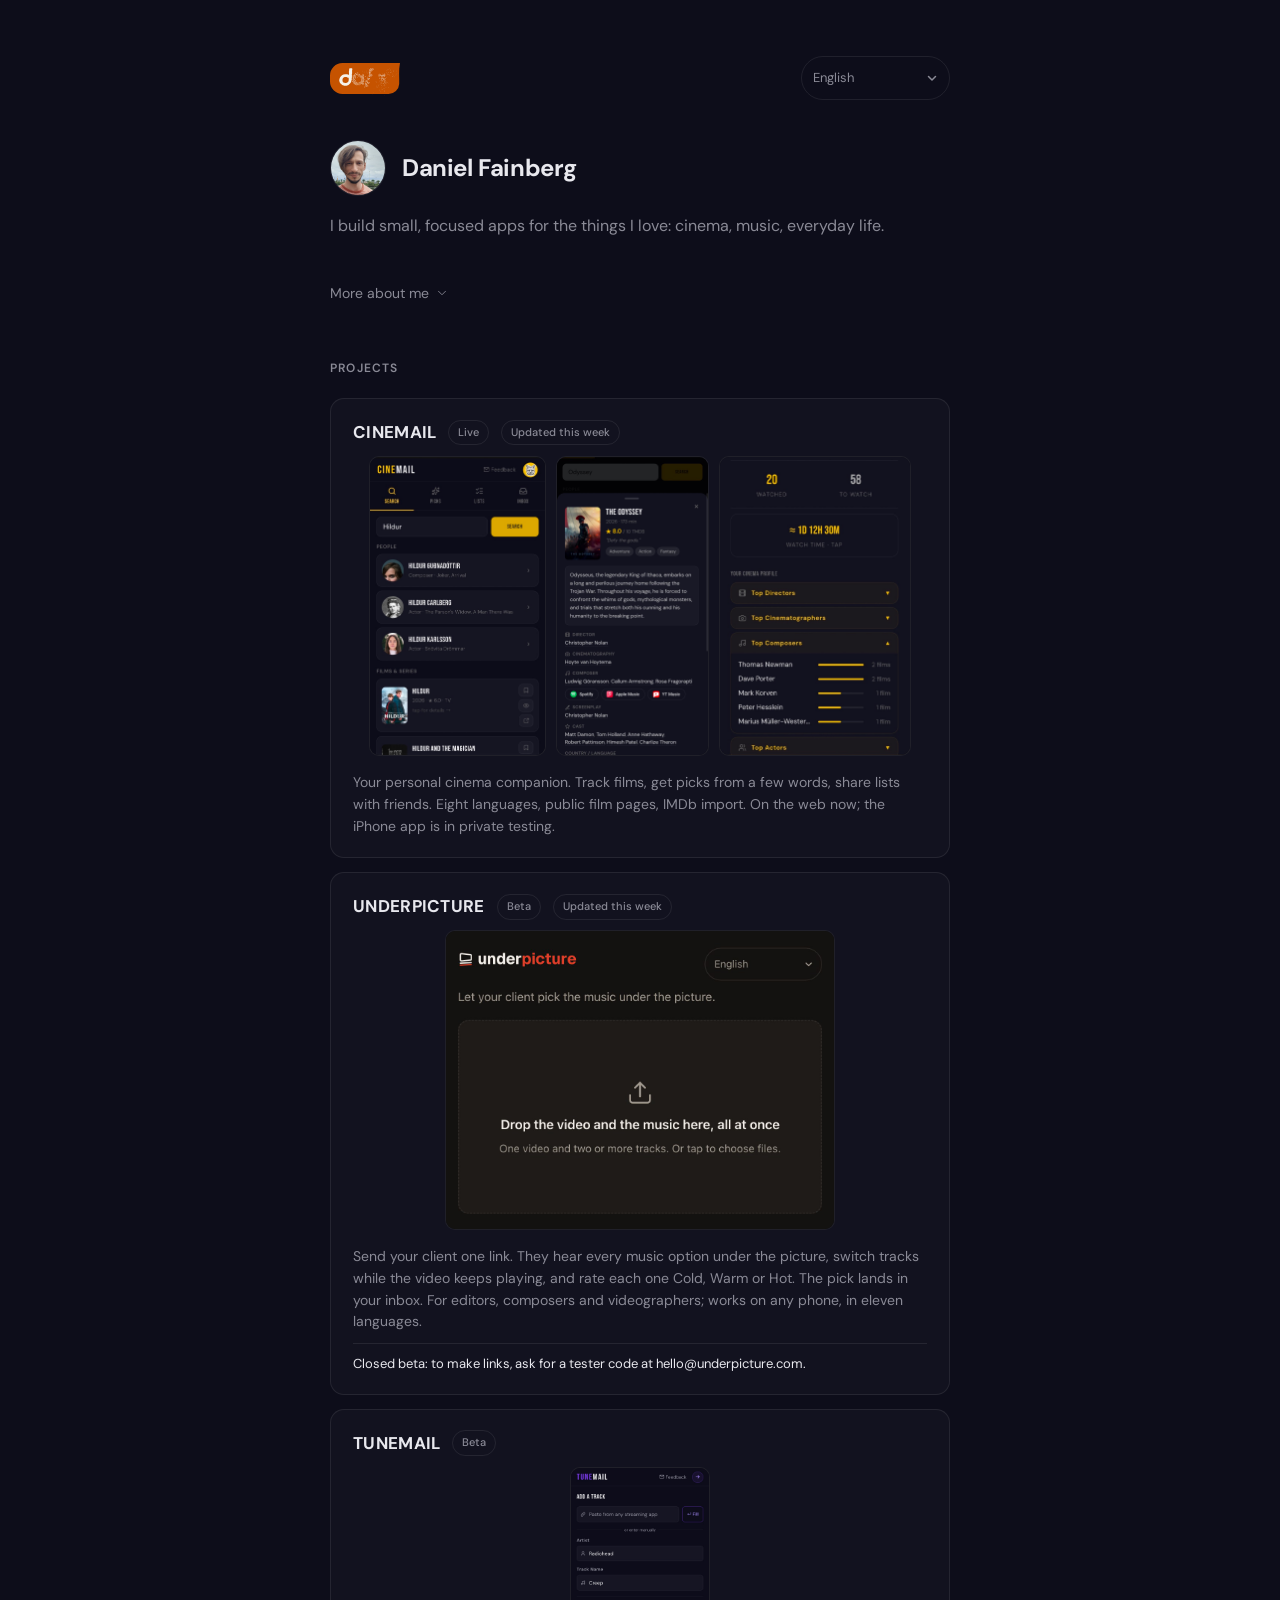
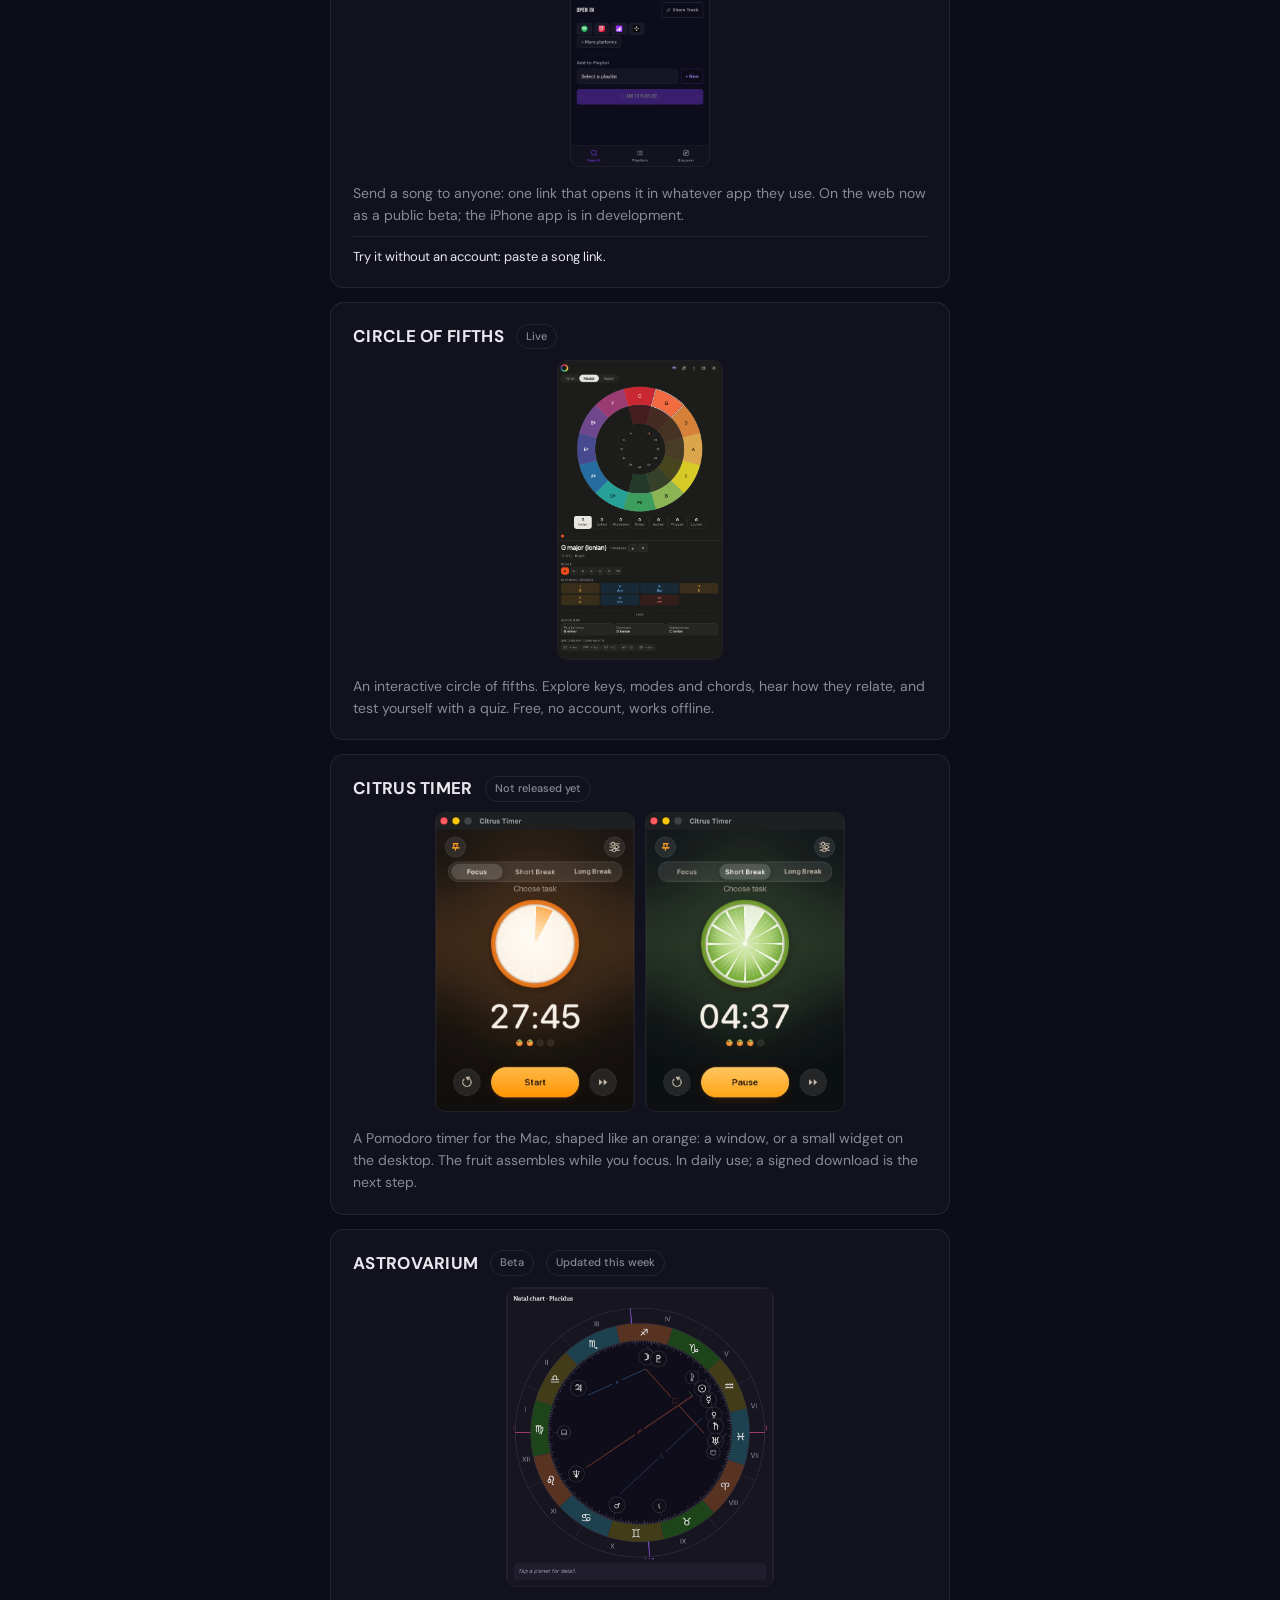
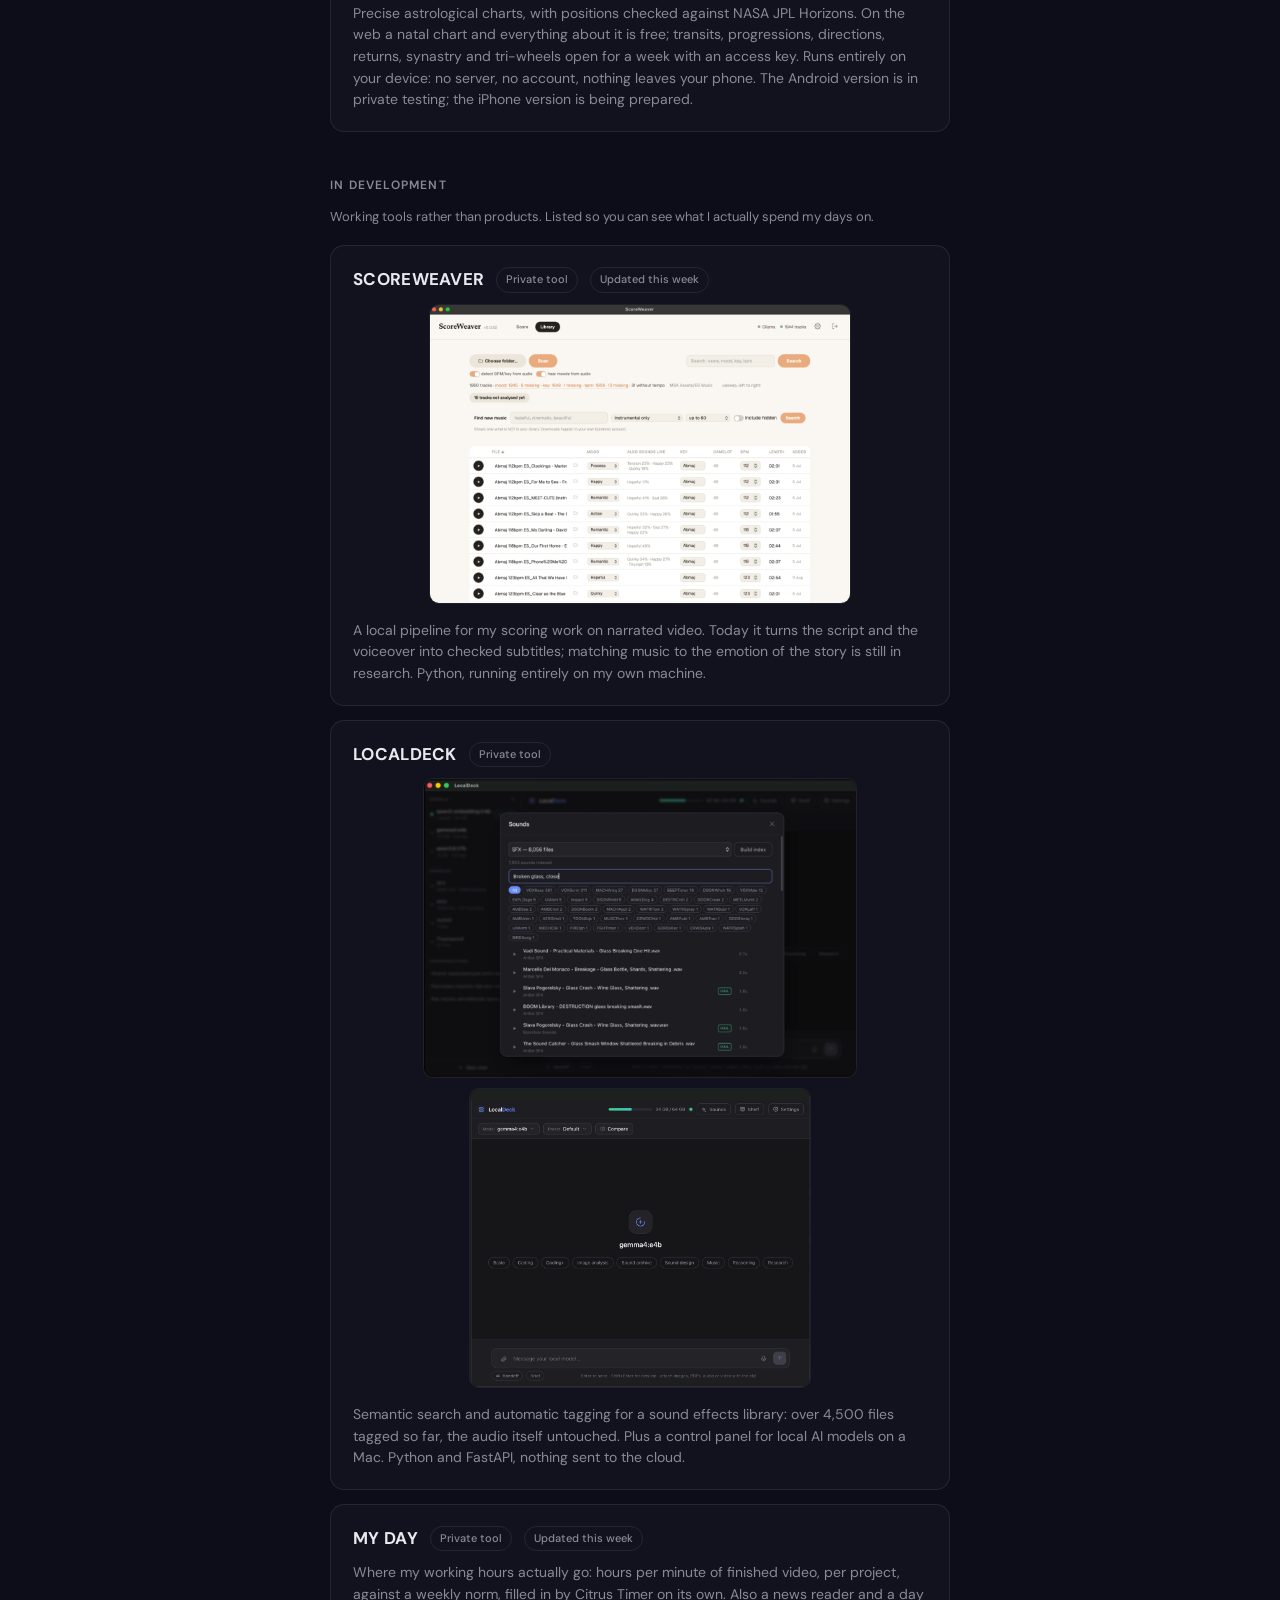
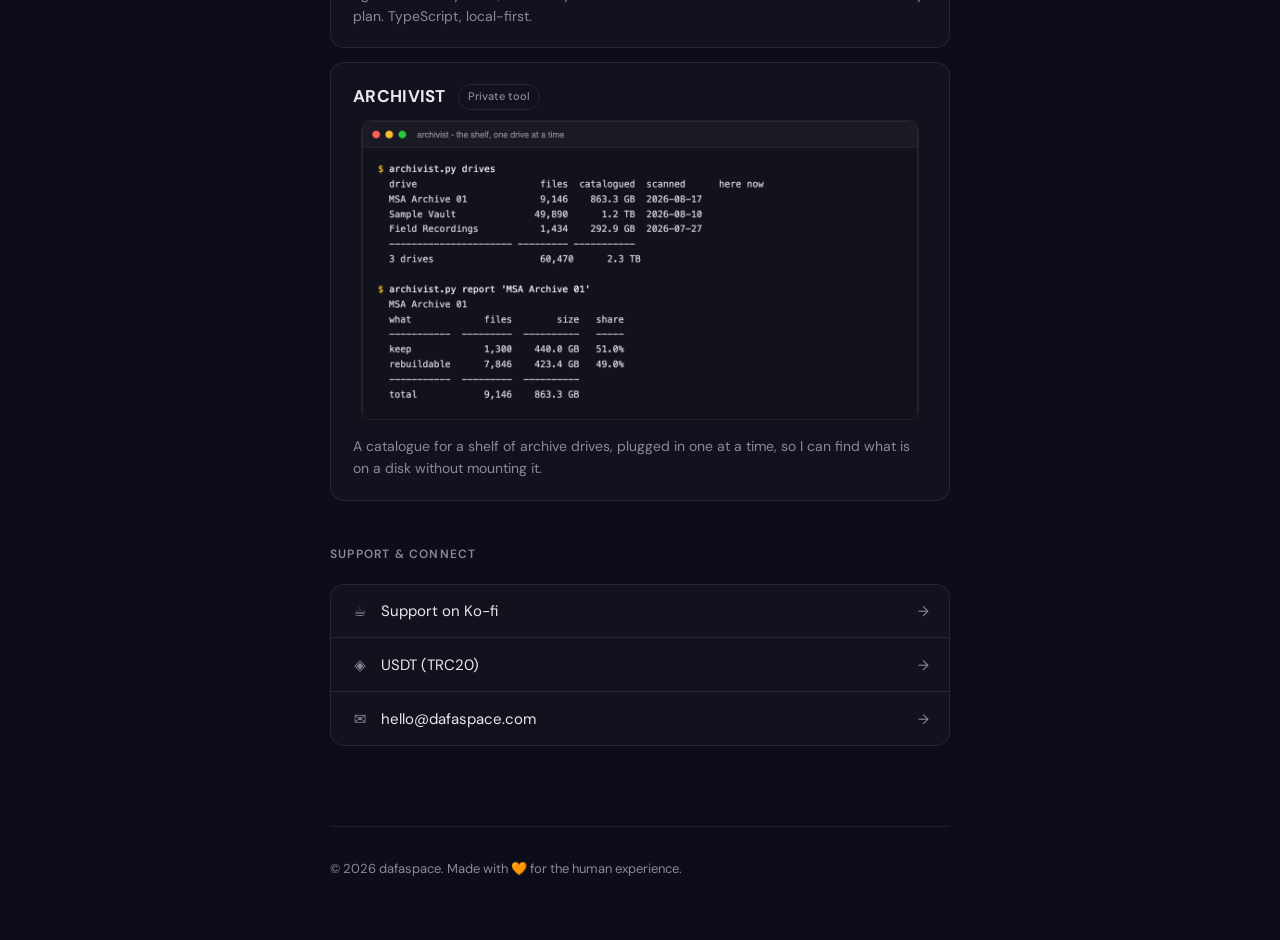
==== index.html @ 52ac8a06 "Script partners for DM Sans: Geist for Cyrillic, Noto Sans Georgian, IBM Plex Sans Hebrew and Noto S" ====
<!DOCTYPE html>
<html lang="en">
<head>
  <meta charset="UTF-8">
  <meta name="viewport" content="width=device-width, initial-scale=1.0">
  <meta name="description" data-t-attr="content:meta.description" content="Daniel Fainberg, indie developer and visual artist. Building small, focused apps under dafaspace.">
  <meta property="og:title" data-t-attr="content:meta.title" content="dafaspace - Daniel Fainberg">
  <meta property="og:description" data-t-attr="content:meta.ogDescription" content="Small, focused apps by one indie developer. Cinema, music theory, astrology, and tools for musicians.">
  <meta property="og:type" content="website">
  <meta property="og:url" content="https://dafaspace.com">
  <meta name="theme-color" content="#0d0d1a">
  <title data-t="meta.title">dafaspace - Daniel Fainberg</title>
  <link rel="icon" href="logo-mark.svg" type="image/svg+xml">

  <link rel="preconnect" href="https://fonts.googleapis.com">
  <link rel="preconnect" href="https://fonts.gstatic.com" crossorigin>
  <link href="https://fonts.googleapis.com/css2?family=DM+Sans:wght@400;500;600;700&display=swap" rel="stylesheet">
  <!-- Japanese glyphs (Noto Sans JP, 240 slices) load only for a Japanese page or a Japanese browser,
       whose language offer on / is written in Japanese. Every other page downloads nothing of it. -->
  <script>
    if (document.documentElement.lang === 'ja' || (navigator.languages || [navigator.language]).some(l => /^ja\b/i.test(l || ''))) {
      document.write('<link rel="stylesheet" href="fonts/ja.css">');
    }
  </script>

  <style>
    /* Script partners for DM Sans, which has no Cyrillic, Georgian, Hebrew or Japanese (Tastebook,
       approved by Dafa 3 Nov 2026, the same in Cinemail and Tunemail). Only the non-Latin files are
       self-hosted, each with its unicode-range, so an English page downloads none of them.
       Licences: fonts/OFL-*.txt. */
    @font-face {
      font-family: 'Geist';
      font-style: normal;
      font-weight: 400 700;
      font-display: swap;
      src: url(fonts/geist-cyrillic-ext-400-700.woff2) format('woff2');
      unicode-range: U+0460-052F, U+1C80-1C8A, U+20B4, U+2DE0-2DFF, U+A640-A69F, U+FE2E-FE2F;
    }
    @font-face {
      font-family: 'Geist';
      font-style: normal;
      font-weight: 400 700;
      font-display: swap;
      src: url(fonts/geist-cyrillic-400-700.woff2) format('woff2');
      unicode-range: U+0301, U+0400-045F, U+0490-0491, U+04B0-04B1, U+2116;
    }
    @font-face {
      font-family: 'Noto Sans Georgian';
      font-style: normal;
      font-weight: 400 700;
      font-stretch: 62.5% 100%;
      font-display: swap;
      src: url(fonts/noto-sans-georgian-georgian-400-700.woff2) format('woff2');
      unicode-range: U+0589, U+10A0-10FF, U+1C90-1CBA, U+1CBD-1CBF, U+205A, U+2D00-2D2F, U+2E31;
    }
    @font-face {
      font-family: 'IBM Plex Sans Hebrew';
      font-style: normal;
      font-weight: 400;
      font-display: swap;
      src: url(fonts/ibm-plex-sans-hebrew-hebrew-400.woff2) format('woff2');
      unicode-range: U+0307-0308, U+0590-05FF, U+200C-2010, U+20AA, U+25CC, U+FB1D-FB4F;
    }
    @font-face {
      font-family: 'IBM Plex Sans Hebrew';
      font-style: normal;
      font-weight: 700;
      font-display: swap;
      src: url(fonts/ibm-plex-sans-hebrew-hebrew-700.woff2) format('woff2');
      unicode-range: U+0307-0308, U+0590-05FF, U+200C-2010, U+20AA, U+25CC, U+FB1D-FB4F;
    }

    *, *::before, *::after { box-sizing: border-box; margin: 0; padding: 0; }

    :root {
      --bg: #0d0d1a;
      --text: #e8e8ee;
      --muted: #8a8a96;
      --accent: #D96512;
      --border: rgba(255,255,255,0.08);
      --card: rgba(255,255,255,0.025);
      --card-hover: rgba(255,255,255,0.045);
    }

    html, body {
      background: var(--bg);
      color: var(--text);
      font-family: 'DM Sans', 'Geist', 'Noto Sans Georgian', 'IBM Plex Sans Hebrew', 'Noto Sans JP', system-ui, -apple-system, BlinkMacSystemFont, sans-serif;
      font-size: 16px;
      line-height: 1.6;
      -webkit-font-smoothing: antialiased;
      -moz-osx-font-smoothing: grayscale;
    }

    body {
      min-height: 100vh;
      display: flex;
      justify-content: center;
      padding: 56px 24px 60px;
    }

    main {
      width: 100%;
      max-width: 620px;
    }

    /* Header */
    .logo {
      font-size: 14px;
      font-weight: 600;
      letter-spacing: 0.5px;
      color: var(--text);
      margin-bottom: 40px;
      display: inline-flex;
      align-items: center;
      gap: 8px;
    }
    .logo-dot {
      width: 8px;
      height: 8px;
      border-radius: 50%;
      background: var(--accent);
      display: inline-block;
    }


    /* Header row: the logo, and the language pill when the site has more than one language.
       The pill is Underpicture's (app/index.html, .lang-slot / select.lang), lifted whole:
       a native select, so a phone opens its own picker, with the chevron drawn here because
       the browser's own arrow cannot be placed. */
    .top { display: flex; align-items: center; justify-content: space-between; gap: 16px; margin-bottom: 40px; }
    .top .logo { margin-bottom: 0; }
    .lang-slot { position: relative; display: inline-flex; }
    .lang-slot[hidden] { display: none; }
    .lang-slot::after { content: ""; position: absolute; inset-inline-end: 12px; top: 50%; width: 12px; height: 12px;
      transform: translateY(-50%); pointer-events: none; background: var(--muted);
      -webkit-mask: url("data:image/svg+xml,%3Csvg xmlns='http://www.w3.org/2000/svg' viewBox='0 0 12 12'%3E%3Cpath d='M2.5 4.5 6 8l3.5-3.5' fill='none' stroke='black' stroke-width='1.5' stroke-linecap='round' stroke-linejoin='round'/%3E%3C/svg%3E") center / contain no-repeat;
              mask: url("data:image/svg+xml,%3Csvg xmlns='http://www.w3.org/2000/svg' viewBox='0 0 12 12'%3E%3Cpath d='M2.5 4.5 6 8l3.5-3.5' fill='none' stroke='black' stroke-width='1.5' stroke-linecap='round' stroke-linejoin='round'/%3E%3C/svg%3E") center / contain no-repeat; }
    select.lang { font: inherit; font-size: 13px; color: var(--muted); background: transparent; border: 1px solid var(--border);
      border-radius: 999px; padding-block: .5em; padding-inline: .9em 2.2em; min-height: 44px; max-width: 12em; cursor: pointer;
      -webkit-appearance: none; appearance: none; -webkit-tap-highlight-color: transparent; }
    select.lang:hover { color: var(--text); }
    select.lang option { color: #0d0d1a; }
    /* The browser sizes the pill on all twelve language names, so on the English page it would fetch the
       Cyrillic, Georgian and Hebrew files just for them. There the pill shows "English", so it skips
       the partners; the open list is drawn by the system in its own font anyway. */
    html[lang="en"] select.lang { font-family: 'DM Sans', system-ui, sans-serif; }

    /* The language offer, on "/" only: a quiet line in the reader's own language, never a redirect */
    .lang-offer { display: flex; align-items: center; gap: 12px; margin: -20px 0 28px;
      font-size: 14px; color: var(--muted); line-height: 1.4; }
    .lang-offer-text { flex: 0 1 auto; min-width: 0; }
    .lang-offer[hidden] { display: none; }
    .lang-offer button {
      display: inline-flex; align-items: center; justify-content: center;
      font: inherit; line-height: 1; min-height: 44px; padding: 0 .6em;
      background: none; border: 0; color: var(--text); cursor: pointer;
      -webkit-appearance: none; appearance: none; -webkit-tap-highlight-color: transparent;
      text-box: trim-both cap alphabetic;
    }
    .lang-offer .lang-offer-go { flex: none; border-bottom: 1px solid var(--border); min-height: 0; padding: 4px 0; }
    .lang-offer .lang-offer-close { flex: none; color: var(--muted); min-width: 44px; margin-inline-start: auto; }

    /* Hero */
    .hero {
      display: flex;
      align-items: center;
      gap: 16px;
      margin-bottom: 18px;
    }
    .avatar {
      width: 56px;
      height: 56px;
      border-radius: 50%;
      object-fit: cover;
      border: 1px solid var(--border);
      flex-shrink: 0;
    }
    h1 {
      font-size: 24px;
      font-weight: 700;
      letter-spacing: -0.4px;
      line-height: 1.2;
    }
    .tagline {
      font-size: 16px;
      color: var(--muted);
      margin-bottom: 32px;
      line-height: 1.55;
    }

    /* About paragraphs */
    .bio p {
      font-size: 15px;
      color: var(--text);
      margin-bottom: 12px;
      line-height: 1.65;
    }
    .bio p:last-child { margin-bottom: 0; }
    .bio a {
      color: var(--text);
      text-decoration: none;
      border-bottom: 1px solid var(--border);
      transition: border-color 0.15s ease;
    }
    .bio a:hover { border-color: var(--accent); }
    /* The rest of the bio folds away, so the first projects fit on a phone screen */
    .bio details { margin-top: 4px; }
    .bio summary {
      display: inline-flex;
      align-items: center;
      gap: 6px;
      min-height: 44px;
      font-size: 14px;
      color: var(--muted);
      cursor: pointer;
      list-style: none;
      -webkit-tap-highlight-color: transparent;
    }
    .bio summary::-webkit-details-marker { display: none; }
    .bio summary:hover { color: var(--text); }
    .bio summary svg { transition: transform 0.2s ease; }
    .bio details[open] summary svg { transform: rotate(180deg); }
    .bio details[open] summary { margin-bottom: 8px; }
    .bio summary .less, .bio details[open] summary .more { display: none; }
    .bio details[open] summary .less { display: inline; }

    /* Section */
    section { margin-top: 44px; }
    h2 {
      font-size: 12px;
      font-weight: 600;
      letter-spacing: 1.2px;
      text-transform: uppercase;
      color: var(--muted);
      margin-bottom: 20px;
    }
    /* Headings in the script partners: bold, and Georgian on its condensed width (family rule). */
    :lang(ka) h2, :lang(he) h2, :lang(ja) h2 { font-weight: 700; }
    :lang(ka) h2 { font-stretch: 62.5%; }

    /* Project card */
    .project {
      /* Flex column so the name can be read before the picture, without
         reordering the markup. */
      display: flex;
      flex-direction: column;
      padding: 20px 22px;
      background: var(--card);
      border: 1px solid var(--border);
      border-radius: 14px;
      text-decoration: none;
      color: var(--text);
      transition: background 0.2s ease, transform 0.2s ease;
      margin-bottom: 14px;
    }
    .project:hover {
      background: var(--card-hover);
      transform: translateY(-1px);
    }
    .project-head {
      display: flex;
      flex-wrap: wrap;                  /* a translated badge can be twice as long as the English */
      align-items: center;
      gap: 8px 12px;
      margin-bottom: 10px;
    }
    .project-logo {
      font-size: 17px;
      font-weight: 700;
      letter-spacing: 0.3px;
    }
    .project-logo, .project-logo span { color: var(--text); }
    .project-status {
      white-space: nowrap;
      font-size: 11px;
      color: var(--muted);
      padding: 3px 9px;
      border: 1px solid var(--border);
      border-radius: 100px;
      font-weight: 500;
    }
    .project-desc {
      font-size: 14px;
      color: var(--muted);
      line-height: 1.55;
    }
    .project-note {
      font-size: 13px;
      color: var(--text);
      margin-top: 10px;
      padding-top: 10px;
      border-top: 1px solid var(--border);
      line-height: 1.5;
    }
    /* Non-clickable card, for work with nothing public to link to yet */
    .project--static { cursor: default; }
    .project--static:hover { background: var(--card); transform: none; }

    /* Reading order inside a card: name first, then the picture, then the
       words. Set here rather than in the markup so the source stays plain. */
    .project-head  { order: 1; }
    .project-shot,
    .project-shots,
    .project > a   { order: 2; }
    .project-desc  { order: 3; }
    .project-note  { order: 4; }

    /* Screenshot. Height-capped so a card stays scannable: nine full-height
       captures made the page a very long scroll. Shown whole, never cropped -
       cropping cut off the parts of an interface that say what the app does. */
    .project-shot {
      display: block;
      width: auto;
      max-width: 100%;
      max-height: 300px;
      height: auto;
      border-radius: 10px;
      border: 1px solid var(--border);
      margin: 0 auto 16px;
      background: rgba(0,0,0,0.25);
      object-fit: contain;
    }
    .project > a { text-decoration: none; }

    /* Frames that only make sense together, in one row. */
    .project-shots {
      display: flex;
      gap: 10px;
      justify-content: center;
      align-items: flex-start;
      margin-bottom: 16px;
    }
    .project-shots .project-shot {
      margin: 0;
      min-width: 0;
      max-height: 300px;
    }
    /* Stacked frames, for wide captures that would be unreadable side by side. */
    .project-shots--stack { flex-direction: column; align-items: center; }
    .section-note {
      font-size: 13px;
      color: var(--muted);
      margin: -8px 0 18px;
      line-height: 1.55;
    }

    /* Freshness badge. Hidden by default; the weekly script turns on only the
       projects that actually moved, by writing selectors into the block below.
       Deliberately NOT a "last updated" date: a finished, stable app would then
       look abandoned, while an absent badge claims nothing at all. */
    .fresh {
      display: none;
      font-size: 11px;
      font-weight: 500;
      color: var(--muted);
      padding: 3px 9px;
      border: 1px solid var(--border);
      border-radius: 100px;
      white-space: nowrap;
    }

    /* Connect / Support links */
    .links {
      display: flex;
      flex-direction: column;
      gap: 1px;
      border: 1px solid var(--border);
      border-radius: 14px;
      overflow: hidden;
      background: var(--card);
    }
    .links a {
      display: flex;
      align-items: center;
      justify-content: space-between;
      padding: 14px 20px;
      color: var(--text);
      text-decoration: none;
      font-size: 15px;
      transition: background 0.15s ease;
      border-bottom: 1px solid var(--border);
    }
    .links a:last-child { border-bottom: none; }
    .links a:hover { background: var(--card-hover); }
    .links .label { display: flex; align-items: center; gap: 12px; }
    .links .label-icon {
      width: 18px; height: 18px;
      display: inline-flex;
      align-items: center; justify-content: center;
      color: var(--muted);
    }
    .links .arrow {
      color: var(--muted);
      font-size: 14px;
      transition: transform 0.15s ease, color 0.15s ease;
    }
    .links a:hover .arrow { transform: translateX(2px); color: var(--text); }

    /* Footer */
    footer {
      margin-top: 80px;
      padding-top: 32px;
      border-top: 1px solid var(--border);
      font-size: 13px;
      color: var(--muted);
      line-height: 1.6;
    }
    footer a { color: var(--muted); text-decoration: none; border-bottom: 1px solid var(--border); }
    footer a:hover { color: var(--text); border-color: var(--text); }

    /* Mobile */
    @media (max-width: 600px) {
      body { padding: 48px 20px 40px; }
      .top { margin-bottom: 44px; }
      .tagline { font-size: 16px; }
      section { margin-top: 44px; }
    }
  </style>

  <!-- I18N:START - written by tools/i18n.mjs build. Do not hand-edit inside. -->
  <link rel="canonical" href="https://dafaspace.com/">
  <link rel="alternate" hreflang="en" href="https://dafaspace.com/">
  <link rel="alternate" hreflang="ru" href="https://dafaspace.com/ru/">
  <link rel="alternate" hreflang="uk" href="https://dafaspace.com/uk/">
  <link rel="alternate" hreflang="ka" href="https://dafaspace.com/ka/">
  <link rel="alternate" hreflang="es" href="https://dafaspace.com/es/">
  <link rel="alternate" hreflang="pt-BR" href="https://dafaspace.com/pt-BR/">
  <link rel="alternate" hreflang="fr" href="https://dafaspace.com/fr/">
  <link rel="alternate" hreflang="de" href="https://dafaspace.com/de/">
  <link rel="alternate" hreflang="it" href="https://dafaspace.com/it/">
  <link rel="alternate" hreflang="tr" href="https://dafaspace.com/tr/">
  <link rel="alternate" hreflang="ja" href="https://dafaspace.com/ja/">
  <link rel="alternate" hreflang="he" href="https://dafaspace.com/he/">
  <link rel="alternate" hreflang="x-default" href="https://dafaspace.com/">
  <script>window.SITE_LANGS = [{"code":"en","name":"English","dir":"ltr","path":"/"},{"code":"ru","name":"Русский","dir":"ltr","path":"/ru/","offer":{"text":"Открыть эту страницу на русском?","yes":"Открыть","close":"Закрыть"}},{"code":"uk","name":"Українська","dir":"ltr","path":"/uk/","offer":{"text":"Відкрити цю сторінку українською?","yes":"Відкрити","close":"Закрити"}},{"code":"ka","name":"ქართული","dir":"ltr","path":"/ka/","offer":{"text":"გავხსნა ეს გვერდი ქართულად?","yes":"გახსნა","close":"დახურვა"}},{"code":"es","name":"Español","dir":"ltr","path":"/es/","offer":{"text":"¿Abrir esta página en español?","yes":"Abrir","close":"Cerrar"}},{"code":"pt-BR","name":"Português (Brasil)","dir":"ltr","path":"/pt-BR/","offer":{"text":"Abrir esta página em português?","yes":"Abrir","close":"Fechar"}},{"code":"fr","name":"Français","dir":"ltr","path":"/fr/","offer":{"text":"Ouvrir cette page en français ?","yes":"Ouvrir","close":"Fermer"}},{"code":"de","name":"Deutsch","dir":"ltr","path":"/de/","offer":{"text":"Diese Seite auf Deutsch öffnen?","yes":"Öffnen","close":"Schließen"}},{"code":"it","name":"Italiano","dir":"ltr","path":"/it/","offer":{"text":"Aprire questa pagina in italiano?","yes":"Apri","close":"Chiudi"}},{"code":"tr","name":"Türkçe","dir":"ltr","path":"/tr/","offer":{"text":"Bu sayfa Türkçe açılsın mı?","yes":"Aç","close":"Kapat"}},{"code":"ja","name":"日本語","dir":"ltr","path":"/ja/","offer":{"text":"このページを日本語で開きますか？","yes":"開く","close":"閉じる"}},{"code":"he","name":"עברית","dir":"rtl","path":"/he/","offer":{"text":"לפתוח את הדף הזה בעברית?","yes":"פתיחה","close":"סגירה"}}]</script>
  <!-- I18N:END -->

  <!-- FRESH:START - written weekly by _portfolio/site-weekly.mjs. Do not hand-edit
       inside; edit the badge style above, or the script, instead. -->
  <style id="fresh-rules">
#p-cinemail .fresh,
#p-underpicture .fresh,
#p-astrotrip .fresh,
#p-scoreweaver .fresh,
#p-myday .fresh { display: inline-flex }
  </style>
  <!-- FRESH:END -->
</head>
<body>
  <main>

    <div class="top">
      <div class="logo"><span id="logo" aria-label="dafaspace"></span></div>
      <span class="lang-slot" hidden data-label="Language" data-t-attr="data-label:lang.label"></span>
    </div>
    <div class="lang-offer" hidden>
      <span class="lang-offer-text" data-t="offer.text">Open this page in English?</span>
      <button type="button" class="lang-offer-go" data-t="offer.yes">Open</button>
      <button type="button" class="lang-offer-close" aria-label="Close" data-t-attr="aria-label:offer.close"><svg width="14" height="14" viewBox="0 0 24 24" fill="none" stroke="currentColor" stroke-width="1.5" stroke-linecap="round" aria-hidden="true"><path d="M6 6l12 12M18 6L6 18"/></svg></button>
    </div>

    <div class="hero">
      <img class="avatar" src="photo.jpg" alt="Daniel Fainberg">
      <h1>Daniel Fainberg</h1>
    </div>
    <p class="tagline" data-t="tagline">I build small, focused apps for the things I love: cinema, music, everyday life.</p>

    <div class="bio">
      <details>
        <summary><span class="more" data-t="bio.more">More about me</span><span class="less" data-t="bio.less">Less</span><svg width="14" height="14" viewBox="0 0 24 24" fill="none" stroke="currentColor" stroke-width="1.5" stroke-linecap="round" stroke-linejoin="round" aria-hidden="true"><path d="M6 9l6 6 6-6"/></svg></summary>
      <p data-t="bio.background">I come from a visual background - photography, videography, video art for theatre productions. I've spent years curiously observing how images, sound and rhythm carry human experience, emotion and feeling.</p>
      <p data-t="bio.youtube">For five years I've been the sound designer and music editor of a YouTube channel that has grown to 27 million subscribers.</p>
      <p data-t="bio.study">Currently studying <strong>MA Professional Media Composition</strong> at Arts University Bournemouth, where I'm learning to write music for film.</p>
      <p data-t="bio.dafaspace">Under <strong>dafaspace</strong> I make apps that I'd want to use myself, and I really do use them every day. I'm genuinely happy when I see my apps make someone's life a little easier or more joyful. I believe in people and in meaningful human connection - so nothing makes me happier than when like-minded people find each other and that small miracle of real interaction happens.</p>
      <p data-t="bio.contact">Questions about the apps, or an idea for working together? Write to <a href="mailto:hello@dafaspace.com">hello@dafaspace.com</a>. I read every message.</p>
      </details>
    </div>

    <section>
      <h2 data-t="sec.projects">Projects</h2>

      <a id="p-cinemail" class="project" href="https://cinemail.app" target="_blank" rel="noopener">
        <div class="project-shots">
          <img class="project-shot" data-t-attr="alt:cinemail.shot1" src="shots/cinemail1.jpg" alt="Searching Cinemail for Hildur: people results led by the composer Hildur Gudnadottir, followed by matching films and series" loading="lazy" width="1080" height="1835">
          <img class="project-shot" data-t-attr="alt:cinemail.shot2" src="shots/cinemail.jpg" alt="A film page in Cinemail showing the poster, rating, synopsis, director, cinematographer and composers, with links to the soundtrack on Spotify, Apple Music and YouTube Music" loading="lazy" width="608" height="1200">
          <img class="project-shot" data-t-attr="alt:cinemail.shot3" src="shots/cinemail2.jpg" alt="A Cinemail viewing profile: films watched and still to watch, total watch time, and a ranking of the user's most-seen composers" loading="lazy" width="765" height="1200">
        </div>
        <div class="project-head">
          <div class="project-logo"><span>CINE</span>MAIL</div>
          <div class="project-status" data-t="status.live">Live</div>
          <div class="fresh" data-t="badge.fresh">Updated this week</div>
        </div>
        <div class="project-desc" data-t="cinemail.desc">Your personal cinema companion. Track films, get picks from a few words, share lists with friends. Eight languages, public film pages, IMDb import. On the web now; the iPhone app is in private testing.</div>
      </a>

      <a id="p-underpicture" class="project" href="https://underpicture.com" target="_blank" rel="noopener">
        <img class="project-shot" data-t-attr="alt:underpicture.shot1" src="shots/underpicture.jpg" alt="The Underpicture start screen: drop one video and two or more music tracks at once to make a link for the client" loading="lazy" width="1040" height="800">
        <div class="project-head">
          <div class="project-logo"><span>UNDER</span>PICTURE</div>
          <div class="project-status" data-t="status.beta">Beta</div>
          <div class="fresh" data-t="badge.fresh">Updated this week</div>
        </div>
        <div class="project-desc" data-t="underpicture.desc">Send your client one link. They hear every music option under the picture, switch tracks while the video keeps playing, and rate each one Cold, Warm or Hot. The pick lands in your inbox. For editors, composers and videographers; works on any phone, in eleven languages.</div>
        <div class="project-note" data-t="underpicture.note">Closed beta: to make links, ask for a tester code at hello@underpicture.com.</div>
      </a>

      <a id="p-tunemail" class="project" href="https://tunemail.app" target="_blank" rel="noopener">
        <img class="project-shot" data-t-attr="alt:tunemail.shot1" src="shots/tunemail.jpg" alt="Tunemail on a phone: a pasted Spotify link filled in as Radiohead, Creep, with buttons to open the same song in Spotify, Apple Music, Deezer and Tidal" loading="lazy" width="780" height="1688">
        <div class="project-head">
          <div class="project-logo"><span>TUNE</span>MAIL</div>
          <div class="project-status" data-t="status.beta">Beta</div>
          <div class="fresh" data-t="badge.fresh">Updated this week</div>
        </div>
        <div class="project-desc" data-t="tunemail.desc">Send a song to anyone: one link that opens it in whatever app they use. On the web now as a public beta; the iPhone app is in development.</div>
        <div class="project-note" data-t="tunemail.note">Try it without an account: paste a song link.</div>
      </a>

      <a id="p-fifths" class="project" href="https://dafaspace.github.io/fifths/" target="_blank" rel="noopener">
        <img class="project-shot" data-t-attr="alt:fifths.shot1" src="shots/fifths.png" alt="The Another Circle Of Fifths interface in modal view: a coloured wheel of keys, the seven modes of G, and the scale, diatonic chords and secondary dominants for G Ionian" loading="lazy" width="538" height="981">
        <div class="project-head">
          <div class="project-logo"><span>CIRCLE</span> OF FIFTHS</div>
          <div class="project-status" data-t="status.live">Live</div>
          <div class="fresh" data-t="badge.fresh">Updated this week</div>
        </div>
        <div class="project-desc" data-t="fifths.desc">An interactive circle of fifths. Explore keys, modes and chords, hear how they relate, and test yourself with a quiz. Free, no account, works offline.</div>
      </a>

      <div id="p-citrus" class="project project--static">
        <div class="project-shots">
          <img class="project-shot" data-t-attr="alt:citrus.shot1" src="shots/citrus-focus.jpg" alt="Citrus Timer in Focus mode: an orange slice filling clockwise, 27 minutes 45 seconds remaining" loading="lazy" width="597" height="900">
          <img class="project-shot" data-t-attr="alt:citrus.shot2" src="shots/citrus-break.jpg" alt="Citrus Timer on a short break: the fruit has turned into a green lime, 4 minutes 37 seconds remaining" loading="lazy" width="597" height="900">
        </div>
        <div class="project-head">
          <div class="project-logo"><span>CITRUS</span> TIMER</div>
          <div class="project-status" data-t="status.notReleased">Not released yet</div>
          <div class="fresh" data-t="badge.fresh">Updated this week</div>
        </div>
        <div class="project-desc" data-t="citrus.desc">A Pomodoro timer for the Mac, shaped like an orange: a window, or a small widget on the desktop. The fruit assembles while you focus. In daily use; a signed download is the next step.</div>
      </div>


      <a id="p-astrotrip" class="project" href="https://dafaspace.github.io/astrotrip/" target="_blank" rel="noopener">
        <img class="project-shot" data-t-attr="alt:astrotrip.shot1" src="shots/astrotrip.png" alt="A natal chart cast in Astrovarium using the Placidus house system, showing the zodiac ring, house cusps, planetary positions and aspect lines" loading="lazy" width="900" height="1010">
        <div class="project-head">
          <div class="project-logo"><span>ASTRO</span>VARIUM</div>
          <div class="project-status" data-t="status.beta">Beta</div>
          <div class="fresh" data-t="badge.fresh">Updated this week</div>
        </div>
        <div class="project-desc" data-t="astrotrip.desc">Precise astrological charts, with positions checked against NASA JPL Horizons. On the web a natal chart and everything about it is free; transits, progressions, directions, returns, synastry and tri-wheels open for a week with an access key. Runs entirely on your device: no server, no account, nothing leaves your phone. The Android version is in private testing; the iPhone version is being prepared.</div>
      </a>


    </section>

    <section>
      <h2 data-t="sec.dev">In development</h2>
      <p class="section-note" data-t="sec.devNote">Working tools rather than products. Listed so you can see what I actually spend my days on.</p>

      <div id="p-scoreweaver" class="project project--static">
        <a href="shots/scoreweaver.png" target="_blank" rel="noopener" title="Open full size" data-t-attr="title:common.openFull">
          <img class="project-shot" data-t-attr="alt:scoreweaver.shot1" src="shots/scoreweaver.png" alt="The ScoreWeaver library: 1,950 analysed tracks in a table with detected mood, alternative mood readings with confidence percentages, key, Camelot code, BPM and length" loading="lazy" width="1200" height="850">
        </a>
        <div class="project-head">
          <div class="project-logo"><span>SCORE</span>WEAVER</div>
          <div class="project-status" data-t="status.private">Private tool</div>
          <div class="fresh" data-t="badge.fresh">Updated this week</div>
        </div>
        <div class="project-desc" data-t="scoreweaver.desc">A local pipeline for my scoring work on narrated video. Today it turns the script and the voiceover into checked subtitles; matching music to the emotion of the story is still in research. Python, running entirely on my own machine.</div>
      </div>

      <div id="p-localdeck" class="project project--static">
        <div class="project-shots project-shots--stack">
          <a href="shots/localdeck2.jpg" target="_blank" rel="noopener" title="Open full size" data-t-attr="title:common.openFull">
            <img class="project-shot" data-t-attr="alt:localdeck.shot1" src="shots/localdeck2.jpg" alt="Searching a sound effects library in LocalDeck by describing the sound: the phrase broken glass, close returns matching files from 7,953 indexed, grouped by category" loading="lazy" width="1200" height="827">
          </a>
          <a href="shots/localdeck.png" target="_blank" rel="noopener" title="Open full size" data-t-attr="title:common.openFull">
            <img class="project-shot" data-t-attr="alt:localdeck.shot2" src="shots/localdeck.png" alt="LocalDeck: a local model loaded with memory use shown, and preset modes for sound archive, sound design, music, reasoning and research" loading="lazy" width="1200" height="1050">
          </a>
        </div>
        <div class="project-head">
          <div class="project-logo"><span>LOCAL</span>DECK</div>
          <div class="project-status" data-t="status.private">Private tool</div>
          <div class="fresh" data-t="badge.fresh">Updated this week</div>
        </div>
        <div class="project-desc" data-t="localdeck.desc">Semantic search and automatic tagging for a sound effects library: over 4,500 files tagged so far, the audio itself untouched. Plus a control panel for local AI models on a Mac. Python and FastAPI, nothing sent to the cloud.</div>
      </div>

      <div id="p-myday" class="project project--static">
        <div class="project-head">
          <div class="project-logo"><span>MY</span> DAY</div>
          <div class="project-status" data-t="status.private">Private tool</div>
          <div class="fresh" data-t="badge.fresh">Updated this week</div>
        </div>
        <div class="project-desc" data-t="myday.desc">Where my working hours actually go: hours per minute of finished video, per project, against a weekly norm, filled in by Citrus Timer on its own. Also a news reader and a day plan. TypeScript, local-first.</div>
      </div>

      <div id="p-archivist" class="project project--static">
        <a href="shots/archivist.png" target="_blank" rel="noopener" title="Open full size" data-t-attr="title:common.openFull">
          <img class="project-shot" data-t-attr="alt:archivist.shot1" src="shots/archivist.png" alt="Archivist in a terminal: a list of catalogued drives with file counts and sizes, and a per-drive report splitting the contents into what to keep and what is rebuildable" loading="lazy" width="1200" height="643">
        </a>
        <div class="project-head">
          <div class="project-logo"><span>ARCHIV</span>IST</div>
          <div class="project-status" data-t="status.private">Private tool</div>
          <div class="fresh" data-t="badge.fresh">Updated this week</div>
        </div>
        <div class="project-desc" data-t="archivist.desc">A catalogue for a shelf of archive drives, plugged in one at a time, so I can find what is on a disk without mounting it.</div>
      </div>
    </section>

    <section>
      <h2 data-t="sec.support">Support &amp; Connect</h2>
      <div class="links">
        <a href="https://ko-fi.com/dafaspace" target="_blank" rel="noopener">
          <span class="label">
            <span class="label-icon">☕</span>
            <span data-t="support.kofi">Support on Ko-fi</span>
          </span>
          <span class="arrow">→</span>
        </a>
        <a href="#" onclick="copyUSDT(event)" id="usdt-link" data-copied="Copied" data-prompt="Copy USDT (TRC20) address:" data-t-attr="data-copied:support.copied,data-prompt:support.copyPrompt">
          <span class="label">
            <span class="label-icon">◈</span>
            <span id="usdt-label">USDT (TRC20)</span>
          </span>
          <span class="arrow">→</span>
        </a>
        <a href="mailto:hello@dafaspace.com">
          <span class="label">
            <span class="label-icon">✉</span>
            hello@dafaspace.com
          </span>
          <span class="arrow">→</span>
        </a>
      </div>
    </section>

    <footer>
      © <span id="year">2026</span> dafaspace. <span data-t="footer.made">Made with 🧡 for the human experience.</span>
    </footer>

  </main>

  <script>
    document.getElementById('year').textContent = new Date().getFullYear();

    const USDT_ADDRESS = "TJ5kerJVe92YZDpqoyEKPqix2MWMmsr5bk";

    function copyUSDT(e) {
      e.preventDefault();
      const link = e.currentTarget;
      navigator.clipboard.writeText(USDT_ADDRESS).then(() => {
        const lbl = document.getElementById('usdt-label');
        const orig = lbl.textContent;
        lbl.textContent = link.dataset.copied + " ✓ " + USDT_ADDRESS.slice(0, 6) + "…" + USDT_ADDRESS.slice(-4);
        setTimeout(() => { lbl.textContent = orig; }, 2500);
      }).catch(() => {
        prompt(link.dataset.prompt, USDT_ADDRESS);
      });
    }
  </script>
  <script>
    // Languages (see CLAUDE.md, Languages). SITE_LANGS is written by tools/i18n.mjs into the
    // I18N block above: every language that has a page, with its name, path and offer words.
    (function () {
      const L = window.SITE_LANGS || [], here = document.documentElement.lang;
      if (L.length < 2) return;
      const slot = document.querySelector('.lang-slot');
      const sel = document.createElement('select');
      sel.className = 'lang';
      sel.setAttribute('aria-label', slot.dataset.label);
      sel.innerHTML = L.map(l => `<option value="${l.code}" lang="${l.code}" dir="${l.dir}">${l.name}</option>`).join('');
      sel.value = here;
      sel.addEventListener('change', () => {
        try { localStorage.setItem('dafaspace:lang', sel.value); } catch {}
        location.href = L.find(l => l.code === sel.value).path;
      });
      slot.appendChild(sel);
      slot.hidden = false;

      // "/" is always English. A reader whose language we have gets one quiet offer, in that
      // language; a choice made in the pill, English included, is remembered and respected.
      if (here !== 'en') return;
      let saved = null, dismissed = null;
      try { saved = localStorage.getItem('dafaspace:lang'); dismissed = localStorage.getItem('dafaspace:offer-dismissed'); } catch {}
      if (saved === 'en') return;
      const find = code => L.find(l => l.code === code);
      let pick = saved && find(saved);
      if (!pick) for (const raw of navigator.languages || [navigator.language || 'en']) {
        const l = raw.toLowerCase();
        pick = find(l.startsWith('pt') ? 'pt-BR' : l.startsWith('iw') ? 'he' : l.slice(0, 2));
        if (pick) break;
      }
      if (!pick || pick.code === 'en' || dismissed === pick.code || !pick.offer) return;
      const bar = document.querySelector('.lang-offer');
      bar.lang = pick.code; bar.dir = pick.dir;
      bar.querySelector('.lang-offer-text').textContent = pick.offer.text;
      bar.querySelector('.lang-offer-go').textContent = pick.offer.yes;
      bar.querySelector('.lang-offer-close').setAttribute('aria-label', pick.offer.close);
      bar.querySelector('.lang-offer-go').addEventListener('click', () => {
        try { localStorage.setItem('dafaspace:lang', pick.code); } catch {}
        location.href = pick.path;
      });
      bar.querySelector('.lang-offer-close').addEventListener('click', () => {
        try { localStorage.setItem('dafaspace:offer-dismissed', pick.code); } catch {}
        bar.hidden = true;
      });
      bar.hidden = false;
    })();
  </script>
  <script src="logo-anim.js"></script>
  <script>dafaspaceLogo(document.getElementById('logo'), { height: 31, word: 'logo-word.svg' })</script>
</body>
</html>
---- fonts/ja.css ----
/* Noto Sans JP, Japanese slices only (SIL OFL, OFL-notosansjp.txt). Loaded by index.html for Japanese readers only. */
@font-face {
  font-family: 'Noto Sans JP';
  font-style: normal;
  font-weight: 400;
  font-display: swap;
  src: url(noto-sans-jp-0-400.woff2) format('woff2');
  unicode-range: U+25ee8, U+25f23, U+25f5c, U+25fd4, U+25fe0, U+25ffb, U+2600c, U+26017, U+26060, U+260ed, U+26222, U+2626a, U+26270, U+26286, U+2634c, U+26402, U+2667e, U+266b0, U+2671d, U+268dd, U+268ea, U+26951, U+2696f, U+26999, U+269dd, U+26a1e, U+26a58, U+26a8c, U+26ab7, U+26aff, U+26c29, U+26c73, U+26c9e, U+26cdd, U+26e40, U+26e65, U+26f94, U+26ff6-26ff8, U+270f4, U+2710d, U+27139, U+273da-273db, U+273fe, U+27410, U+27449, U+27614-27615, U+27631, U+27684, U+27693, U+2770e, U+27723, U+27752, U+278b2, U+27985, U+279b4, U+27a84, U+27bb3, U+27bbe, U+27bc7, U+27c3c, U+27cb8, U+27d73, U+27da0, U+27e10, U+27eaf, U+27fb7, U+2808a, U+280bb, U+28277, U+28282, U+282f3, U+283cd, U+2840c, U+28455, U+284dc, U+2856b, U+285c8-285c9, U+286d7, U+286fa, U+28946, U+28949, U+2896b, U+28987-28988, U+289ba-289bb, U+28a1e, U+28a29, U+28a43, U+28a71, U+28a99, U+28acd, U+28add, U+28ae4, U+28bc1, U+28bef, U+28cdd, U+28d10, U+28d71, U+28dfb, U+28e0f, U+28e17, U+28e1f, U+28e36, U+28e89, U+28eeb, U+28ef6, U+28f32, U+28ff8, U+292a0, U+292b1, U+29490, U+295cf, U+2967f, U+296f0, U+29719, U+29750, U+29810, U+298c6, U+29a72, U+29d4b, U+29ddb, U+29e15, U+29e3d, U+29e49, U+29e8a, U+29ec4, U+29edb, U+29ee9, U+29fce, U+29fd7, U+2a01a, U+2a02f, U+2a082, U+2a0f9, U+2a190, U+2a2b2, U+2a38c, U+2a437, U+2a5f1, U+2a602, U+2a61a, U+2a6b2, U+2a9e6, U+2b746, U+2b751, U+2b753, U+2b75a, U+2b75c, U+2b765, U+2b776-2b777, U+2b77c, U+2b782, U+2b789, U+2b78b, U+2b78e, U+2b794, U+2b7ac, U+2b7af, U+2b7bd, U+2b7c9, U+2b7cf, U+2b7d2, U+2b7d8, U+2b7f0, U+2b80d, U+2b817, U+2b81a, U+2d544, U+2e278, U+2e569, U+2e6ea, U+2f804, U+2f80f, U+2f815, U+2f818, U+2f81a, U+2f822, U+2f828, U+2f82c, U+2f833, U+2f83f, U+2f846, U+2f852, U+2f862, U+2f86d, U+2f873, U+2f877, U+2f884, U+2f899-2f89a, U+2f8a6, U+2f8ac, U+2f8b2, U+2f8b6, U+2f8d3, U+2f8db-2f8dc, U+2f8e1, U+2f8e5, U+2f8ea, U+2f8ed, U+2f8fc, U+2f903, U+2f90b, U+2f90f, U+2f91a, U+2f920-2f921, U+2f945, U+2f947, U+2f96c, U+2f995, U+2f9d0, U+2f9de-2f9df, U+2f9f4;
}
@font-face {
  font-family: 'Noto Sans JP';
  font-style: normal;
  font-weight: 400;
  font-display: swap;
  src: url(noto-sans-jp-1-400.woff2) format('woff2');
  unicode-range: U+1f235-1f23b, U+1f240-1f248, U+1f250-1f251, U+2000b, U+20089-2008a, U+200a2, U+200a4, U+200b0, U+200f5, U+20158, U+201a2, U+20213, U+2032b, U+20371, U+20381, U+203f9, U+2044a, U+20509, U+2053f, U+205b1, U+205d6, U+20611, U+20628, U+206ec, U+2074f, U+207c8, U+20807, U+2083a, U+208b9, U+2090e, U+2097c, U+20984, U+2099d, U+20a64, U+20ad3, U+20b1d, U+20b9f, U+20bb7, U+20d45, U+20d58, U+20de1, U+20e64, U+20e6d, U+20e95, U+20f5f, U+21201, U+2123d, U+21255, U+21274, U+2127b, U+212d7, U+212e4, U+212fd, U+2131b, U+21336, U+21344, U+213c4, U+2146d-2146e, U+215d7, U+21647, U+216b4, U+21706, U+21742, U+218bd, U+219c3, U+21a1a, U+21c56, U+21d2d, U+21d45, U+21d62, U+21d78, U+21d92, U+21d9c, U+21da1, U+21db7, U+21de0, U+21e33-21e34, U+21f1e, U+21f76, U+21ffa, U+2217b, U+22218, U+2231e, U+223ad, U+22609, U+226f3, U+2285b, U+228ab, U+2298f, U+22ab8, U+22b46, U+22b4f-22b50, U+22ba6, U+22c1d, U+22c24, U+22de1, U+22e42, U+22feb, U+231b6, U+231c3-231c4, U+231f5, U+23372, U+233cc, U+233d0, U+233d2-233d3, U+233d5, U+233da, U+233df, U+233e4, U+233fe, U+2344a-2344b, U+23451, U+23465, U+234e4, U+2355a, U+23594, U+235c4, U+23638-2363a, U+23647, U+2370c, U+2371c, U+2373f, U+23763-23764, U+237e7, U+237f1, U+237ff, U+23824, U+2383d, U+23a98, U+23c7f, U+23cbe, U+23cfe, U+23d00, U+23d0e, U+23d40, U+23dd3, U+23df9-23dfa, U+23f7e, U+2404b, U+24096, U+24103, U+241c6, U+241fe, U+242ee, U+243bc, U+243d0, U+24629, U+246a5, U+247f1, U+24896, U+248e9, U+24a4d, U+24b56, U+24b6f, U+24c16, U+24d14, U+24e04, U+24e0e, U+24e37, U+24e6a, U+24e8b, U+24ff2, U+2504a, U+25055, U+25122, U+251a9, U+251cd, U+251e5, U+2521e, U+2524c, U+2542e, U+2548e, U+254d9, U+2550e, U+255a7, U+2567f, U+25771, U+257a9, U+257b4, U+25874, U+259c4, U+259cc, U+259d4, U+25ad7, U+25ae3-25ae4, U+25af1, U+25bb2, U+25c4b, U+25c64, U+25da1, U+25e2e, U+25e56, U+25e62, U+25e65, U+25ec2, U+25ed8;
}
@font-face {
  font-family: 'Noto Sans JP';
  font-style: normal;
  font-weight: 400;
  font-display: swap;
  src: url(noto-sans-jp-2-400.woff2) format('woff2');
  unicode-range: U+ffd7, U+ffda-ffdc, U+ffe0-ffe2, U+ffe4, U+ffe6, U+ffe8-ffee, U+1f100-1f10c, U+1f110-1f16c, U+1f170-1f1ac, U+1f200-1f202, U+1f210-1f234;
}
@font-face {
  font-family: 'Noto Sans JP';
  font-style: normal;
  font-weight: 400;
  font-display: swap;
  src: url(noto-sans-jp-3-400.woff2) format('woff2');
  unicode-range: U+fa10, U+fa12-fa6d, U+fb00-fb04, U+fe10-fe19, U+fe30-fe42, U+fe44-fe52, U+fe54-fe66, U+fe68-fe6b, U+ff02, U+ff04, U+ff07, U+ff51, U+ff5b, U+ff5d, U+ff5f-ff60, U+ff66, U+ff69, U+ff87, U+ffa1-ffbe, U+ffc2-ffc7, U+ffca-ffcf, U+ffd2-ffd6;
}
@font-face {
  font-family: 'Noto Sans JP';
  font-style: normal;
  font-weight: 400;
  font-display: swap;
  src: url(noto-sans-jp-4-400.woff2) format('woff2');
  unicode-range: U+f92d-f959, U+f95b-f9f2, U+f9f4-fa0b, U+fa0e-fa0f;
}
@font-face {
  font-family: 'Noto Sans JP';
  font-style: normal;
  font-weight: 400;
  font-display: swap;
  src: url(noto-sans-jp-5-400.woff2) format('woff2');
  unicode-range: U+9e8b-9e8c, U+9e8e-9e8f, U+9e91-9e92, U+9e95-9e96, U+9e98, U+9e9b, U+9e9d-9e9e, U+9ea4-9ea5, U+9ea8-9eaa, U+9eac-9eb0, U+9eb3-9eb5, U+9eb8, U+9ebc-9ebf, U+9ec3, U+9ec6, U+9ec8, U+9ecb-9ecd, U+9ecf-9ed1, U+9ed4-9ed5, U+9ed8, U+9edb-9ee0, U+9ee4-9ee5, U+9ee7-9ee8, U+9eec-9ef2, U+9ef4-9ef9, U+9efb-9eff, U+9f02-9f03, U+9f07-9f09, U+9f0e-9f12, U+9f14-9f17, U+9f19-9f1b, U+9f1f-9f22, U+9f26, U+9f2a-9f2c, U+9f2f, U+9f31-9f32, U+9f34, U+9f37, U+9f39-9f3a, U+9f3c-9f3f, U+9f41, U+9f43-9f47, U+9f4a, U+9f4e-9f50, U+9f52-9f58, U+9f5a, U+9f5d-9f61, U+9f63, U+9f66-9f6a, U+9f6c-9f73, U+9f75-9f77, U+9f7a, U+9f7d, U+9f7f, U+9f8f-9f92, U+9f94-9f97, U+9f99, U+9f9c-9fa3, U+9fa5, U+9fb4, U+9fbc-9fc2, U+9fc4, U+9fc6, U+9fcc, U+f900-f92c;
}
@font-face {
  font-family: 'Noto Sans JP';
  font-style: normal;
  font-weight: 400;
  font-display: swap;
  src: url(noto-sans-jp-6-400.woff2) format('woff2');
  unicode-range: U+9c3e, U+9c41, U+9c43-9c4a, U+9c4e-9c50, U+9c52-9c54, U+9c56, U+9c58, U+9c5a-9c61, U+9c63, U+9c65, U+9c67-9c6b, U+9c6d-9c6e, U+9c70, U+9c72, U+9c75-9c78, U+9c7a-9c7c, U+9ce6-9ce7, U+9ceb-9cec, U+9cf0, U+9cf2, U+9cf6-9cf7, U+9cf9, U+9d02-9d03, U+9d06-9d09, U+9d0b, U+9d0e, U+9d11-9d12, U+9d15, U+9d17-9d18, U+9d1b-9d1f, U+9d23, U+9d26, U+9d2a-9d2c, U+9d2f-9d30, U+9d32-9d34, U+9d3a, U+9d3c-9d3f, U+9d41-9d48, U+9d4a, U+9d50-9d54, U+9d59, U+9d5d-9d65, U+9d69-9d6c, U+9d6f-9d70, U+9d72-9d73, U+9d76-9d77, U+9d7a-9d7c, U+9d7e, U+9d83-9d84, U+9d86-9d87, U+9d89-9d8a, U+9d8d-9d8e, U+9d92-9d93, U+9d95-9d9a, U+9da1, U+9da4, U+9da9-9dac, U+9dae, U+9db1-9db2, U+9db5, U+9db8-9dbd, U+9dbf-9dc4, U+9dc6-9dc7, U+9dc9-9dca, U+9dcf, U+9dd3-9dd7, U+9dd9-9dda, U+9dde-9de0, U+9de3, U+9de5-9de7, U+9de9, U+9deb, U+9ded-9df0, U+9df3-9df4, U+9df8, U+9dfd-9dfe, U+9e02, U+9e07, U+9e0a, U+9e0d-9e0e, U+9e10-9e12, U+9e15-9e16, U+9e19-9e1f, U+9e75, U+9e79-9e7d, U+9e80-9e85, U+9e87-9e88;
}
@font-face {
  font-family: 'Noto Sans JP';
  font-style: normal;
  font-weight: 400;
  font-display: swap;
  src: url(noto-sans-jp-7-400.woff2) format('woff2');
  unicode-range: U+9ae5-9ae7, U+9ae9, U+9aeb-9aec, U+9aee-9aef, U+9af1-9af5, U+9af7, U+9af9-9afb, U+9afd, U+9aff-9b06, U+9b08-9b09, U+9b0b-9b0e, U+9b10, U+9b12, U+9b16, U+9b18-9b1d, U+9b1f-9b20, U+9b22-9b23, U+9b25-9b2f, U+9b32-9b35, U+9b37, U+9b39-9b3b, U+9b3d, U+9b43-9b44, U+9b48, U+9b4b-9b4f, U+9b51, U+9b55-9b58, U+9b5b, U+9b5e, U+9b61, U+9b63, U+9b65-9b66, U+9b68, U+9b6a-9b6f, U+9b72-9b79, U+9b7f-9b80, U+9b83-9b87, U+9b89-9b8b, U+9b8d, U+9b8f-9b94, U+9b96-9b97, U+9b9a, U+9b9d-9ba0, U+9ba6-9ba7, U+9ba9-9baa, U+9bac, U+9bb0-9bb2, U+9bb4, U+9bb7-9bb9, U+9bbb-9bbc, U+9bbe-9bc1, U+9bc6-9bc8, U+9bca, U+9bce-9bd2, U+9bd4, U+9bd7-9bd8, U+9bdd, U+9bdf, U+9be1-9be5, U+9be7, U+9bea-9beb, U+9bee-9bf3, U+9bf5, U+9bf7-9bfa, U+9bfd, U+9bff-9c00, U+9c02, U+9c04, U+9c06, U+9c08-9c0d, U+9c0f-9c16, U+9c18-9c1e, U+9c21-9c2a, U+9c2d-9c32, U+9c35-9c37, U+9c39-9c3a, U+9c3d;
}
@font-face {
  font-family: 'Noto Sans JP';
  font-style: normal;
  font-weight: 400;
  font-display: swap;
  src: url(noto-sans-jp-8-400.woff2) format('woff2');
  unicode-range: U+98eb, U+98ed-98ee, U+98f0-98f1, U+98f3, U+98f6, U+9902, U+9907-9909, U+9911-9912, U+9914-9918, U+991a-9922, U+9924, U+9926-9927, U+992b-992c, U+992e, U+9931-9935, U+9939-993e, U+9940-9942, U+9945-9949, U+994b-994e, U+9950-9952, U+9954-9955, U+9958-9959, U+995b-995c, U+995e-9960, U+9963, U+9997-9998, U+999b, U+999d-999f, U+99a3, U+99a5-99a6, U+99a8, U+99ad-99ae, U+99b0-99b2, U+99b5, U+99b9-99ba, U+99bc-99bd, U+99bf, U+99c1, U+99c3, U+99c8-99c9, U+99d1, U+99d3-99d5, U+99d8-99df, U+99e1-99e2, U+99e7, U+99ea-99ee, U+99f0-99f2, U+99f4-99f5, U+99f8-99f9, U+99fb-99fe, U+9a01-9a05, U+9a08, U+9a0a-9a0c, U+9a0f-9a11, U+9a16, U+9a1a, U+9a1e, U+9a20, U+9a22-9a24, U+9a27, U+9a2b, U+9a2d-9a2e, U+9a31, U+9a33, U+9a35-9a38, U+9a3e, U+9a40-9a45, U+9a47, U+9a4a-9a4e, U+9a51-9a52, U+9a54-9a58, U+9a5b, U+9a5d, U+9a5f, U+9a62, U+9a64-9a65, U+9a69-9a6c, U+9aaa, U+9aac-9ab0, U+9ab2, U+9ab4-9ab7, U+9ab9, U+9abb-9ac1, U+9ac3, U+9ac6, U+9ac8, U+9ace-9ad3, U+9ad5-9ad7, U+9adb-9adc, U+9ade-9ae0, U+9ae2-9ae4;
}
@font-face {
  font-family: 'Noto Sans JP';
  font-style: normal;
  font-weight: 400;
  font-display: swap;
  src: url(noto-sans-jp-9-400.woff2) format('woff2');
  unicode-range: U+971d, U+9721-9724, U+9728, U+972a, U+9730-9731, U+9733, U+9736, U+9738-9739, U+973b, U+973d-973e, U+9741-9744, U+9746-974a, U+974d-974f, U+9751, U+9755, U+9757-9758, U+975a-975c, U+9760-9761, U+9763-9764, U+9766-9768, U+976a-976b, U+976e, U+9771, U+9773, U+9776-977d, U+977f-9781, U+9785-9786, U+9789, U+978b, U+978f-9790, U+9795-9797, U+9799-979a, U+979c, U+979e-97a0, U+97a2-97a3, U+97a6, U+97a8, U+97ab-97ac, U+97ae, U+97b1-97b6, U+97b8-97ba, U+97bc, U+97be-97bf, U+97c1, U+97c3-97ce, U+97d0-97d1, U+97d4, U+97d7-97d9, U+97db-97de, U+97e0-97e1, U+97e4, U+97e6, U+97ed-97ef, U+97f1-97f2, U+97f4-97f8, U+97fa, U+9804, U+9807, U+980a, U+980c-980f, U+9814, U+9816-9817, U+9819-981a, U+981c, U+981e, U+9820-9821, U+9823-9826, U+982b, U+982e-9830, U+9832-9835, U+9837, U+9839, U+983d-983e, U+9844, U+9846-9847, U+984a-984b, U+984f, U+9851-9853, U+9856-9857, U+9859-985b, U+9862-9863, U+9865-9866, U+986a-986c, U+986f-9871, U+9873-9875, U+98aa-98ab, U+98ad-98ae, U+98b0-98b1, U+98b4, U+98b6-98b8, U+98ba-98bc, U+98bf, U+98c2-98c8, U+98cb-98cc, U+98ce, U+98dc, U+98de, U+98e0-98e1, U+98e3, U+98e5-98e7, U+98e9-98ea;
}
@font-face {
  font-family: 'Noto Sans JP';
  font-style: normal;
  font-weight: 400;
  font-display: swap;
  src: url(noto-sans-jp-10-400.woff2) format('woff2');
  unicode-range: U+944a, U+944c, U+9452-9453, U+9455, U+9459-945c, U+945e-9463, U+9468, U+946a-946b, U+946d-9472, U+9475, U+9477, U+947c-947f, U+9481, U+9483-9485, U+9578-9579, U+957e-957f, U+9582, U+9584, U+9586-9588, U+958a, U+958c-958f, U+9592, U+9594, U+9596, U+9598-9599, U+959d-95a1, U+95a4, U+95a6-95a9, U+95ab-95ad, U+95b1, U+95b4, U+95b6, U+95b9-95bf, U+95c3, U+95c6, U+95c8-95cd, U+95d0-95d6, U+95d9-95da, U+95dc-95e2, U+95e4-95e6, U+95e8, U+961d-961e, U+9621-9622, U+9624-9626, U+9628, U+962c, U+962e-962f, U+9631, U+9633-9634, U+9637-963a, U+963c-963d, U+9641-9642, U+964b-964c, U+964f, U+9652, U+9654, U+9656-9658, U+965c-965f, U+9661, U+9666, U+966a, U+966c, U+966e, U+9672, U+9674, U+9677, U+967b-967c, U+967e-967f, U+9681-9684, U+9689, U+968b, U+968d, U+9691, U+9695-9698, U+969a, U+969d, U+969f, U+96a4-96aa, U+96ae-96b4, U+96b6, U+96b8-96bb, U+96bd, U+96c1, U+96c9-96cb, U+96cd-96ce, U+96d2, U+96d5-96d6, U+96d8-96da, U+96dc-96df, U+96e9, U+96ef, U+96f1, U+96f9-96fa, U+9702-9706, U+9708-9709, U+970d-970f, U+9711, U+9713-9714, U+9716, U+9719-971b;
}
@font-face {
  font-family: 'Noto Sans JP';
  font-style: normal;
  font-weight: 400;
  font-display: swap;
  src: url(noto-sans-jp-11-400.woff2) format('woff2');
  unicode-range: U+92bc-92bd, U+92bf-92c3, U+92c5-92c8, U+92cb-92d0, U+92d2-92d3, U+92d5, U+92d7-92d9, U+92dc-92dd, U+92df-92e1, U+92e3-92e5, U+92e7-92ea, U+92ec, U+92ee, U+92f0, U+92f2, U+92f7-92fb, U+92ff-9300, U+9302, U+9304, U+9308, U+930d, U+930f-9311, U+9314-9315, U+9318-931a, U+931c-931f, U+9321-9325, U+9327-932b, U+932e, U+9333-9337, U+933a-933b, U+9344, U+9347-934a, U+934d, U+9350-9352, U+9354-9358, U+935a, U+935c, U+935e, U+9360, U+9364-9365, U+9367, U+9369-936d, U+936f-9371, U+9373-9374, U+9376, U+937a, U+937d-9382, U+9388, U+938a-938b, U+938d, U+938f, U+9392, U+9394-9395, U+9397-9398, U+939a-939b, U+939e, U+93a1, U+93a3-93a4, U+93a6, U+93a8-93a9, U+93ab-93ad, U+93b0, U+93b4-93b6, U+93b9-93bb, U+93c1, U+93c3-93cd, U+93d0-93d1, U+93d3, U+93d6-93d9, U+93dc-93df, U+93e2, U+93e4-93e8, U+93f1, U+93f5, U+93f7-93fb, U+93fd, U+9401-9404, U+9407-9409, U+940d-9410, U+9413-9417, U+9419-941a, U+941f, U+9421, U+942b, U+942e-942f, U+9431-9434, U+9436, U+9438, U+943a-943b, U+943d, U+943f, U+9441, U+9443-9445, U+9448;
}
@font-face {
  font-family: 'Noto Sans JP';
  font-style: normal;
  font-weight: 400;
  font-display: swap;
  src: url(noto-sans-jp-12-400.woff2) format('woff2');
  unicode-range: U+9143, U+9146-914c, U+914f, U+9153, U+9156-915b, U+9161, U+9163-9165, U+9167, U+9169, U+916d, U+9172-9174, U+9179-917b, U+9181-9183, U+9185-9187, U+9189-918b, U+918e, U+9191, U+9193-9195, U+9197-9198, U+919e, U+91a1-91a2, U+91a6, U+91a8, U+91aa-91b6, U+91ba-91bd, U+91bf-91c6, U+91c9, U+91cb, U+91d0, U+91d3-91d4, U+91d6-91d7, U+91d9-91db, U+91de-91df, U+91e1, U+91e4-91e6, U+91e9-91ea, U+91ec-91f1, U+91f5-91f7, U+91f9, U+91fb-91fd, U+91ff-9201, U+9204-9207, U+9209-920a, U+920c, U+920e, U+9210-9218, U+921c-921e, U+9223-9226, U+9228-9229, U+922c, U+922e-9230, U+9233, U+9235-923a, U+923c, U+923e-9240, U+9242-9243, U+9245-924b, U+924d-9251, U+9256-925a, U+925c-925e, U+9260-9261, U+9264-9269, U+926e-9270, U+9275-9279, U+927b-927f, U+9288-928a, U+928d-928e, U+9291-9293, U+9295-9297, U+9299, U+929b-929c, U+929f-92a0, U+92a4-92a5, U+92a7-92a8, U+92ab, U+92af, U+92b2-92b3, U+92b6-92bb;
}
@font-face {
  font-family: 'Noto Sans JP';
  font-style: normal;
  font-weight: 400;
  font-display: swap;
  src: url(noto-sans-jp-13-400.woff2) format('woff2');
  unicode-range: U+8f52-8f55, U+8f57-8f58, U+8f5c-8f5e, U+8f61-8f66, U+8f9c-8f9d, U+8f9f-8fa2, U+8fa4-8fa8, U+8fad-8faf, U+8fb4-8fb8, U+8fbe, U+8fc0-8fc2, U+8fc6, U+8fc8, U+8fca-8fcb, U+8fcd, U+8fd0, U+8fd2-8fd3, U+8fd5, U+8fda, U+8fe0, U+8fe2-8fe5, U+8fe8-8fea, U+8fed-8fef, U+8ff1, U+8ff4-8ff6, U+8ff8-8ffb, U+8ffe, U+9002, U+9004-9005, U+9008, U+900b-900e, U+9011, U+9013, U+9015-9016, U+9018, U+901b, U+901e, U+9021, U+9027-902a, U+902c-902d, U+902f, U+9033-9037, U+9039, U+903c, U+903e-903f, U+9041, U+9043-9044, U+9049, U+904c, U+904f-9052, U+9056, U+9058, U+905b-905e, U+9062, U+9066-9068, U+906c, U+906f-9070, U+9072, U+9074, U+9076, U+9079, U+9080-9083, U+9085, U+9087-9088, U+908b-908c, U+908e-9090, U+9095, U+9097-9099, U+909b, U+90a0-90a2, U+90a5, U+90a8, U+90af-90b6, U+90bd-90be, U+90c3-90c5, U+90c7-90c9, U+90cc, U+90d2, U+90d5, U+90d7-90d9, U+90db-90df, U+90e2, U+90e4-90e5, U+90eb, U+90ef-90f0, U+90f2, U+90f4, U+90f6, U+90fe-9100, U+9102, U+9104-9106, U+9108, U+910d, U+9110, U+9112, U+9114-911a, U+911c, U+911e, U+9120, U+9122-9123, U+9125, U+9127, U+9129, U+912d-9132, U+9134, U+9136-9137, U+9139-913a, U+913c-913d;
}
@font-face {
  font-family: 'Noto Sans JP';
  font-style: normal;
  font-weight: 400;
  font-display: swap;
  src: url(noto-sans-jp-14-400.woff2) format('woff2');
  unicode-range: U+8dc0, U+8dc2, U+8dc5-8dc8, U+8dca-8dcc, U+8dce-8dcf, U+8dd1, U+8dd4-8dd7, U+8dd9-8ddb, U+8ddf, U+8de3-8de5, U+8de7, U+8dea-8dec, U+8df0-8df2, U+8df4, U+8dfc-8dfd, U+8dff, U+8e01, U+8e04-8e06, U+8e08-8e09, U+8e0b-8e0c, U+8e10-8e11, U+8e14, U+8e16, U+8e1d-8e23, U+8e26-8e27, U+8e30-8e31, U+8e33-8e39, U+8e3d, U+8e40-8e42, U+8e44, U+8e47-8e50, U+8e54-8e55, U+8e59, U+8e5b-8e64, U+8e69, U+8e6c-8e6d, U+8e6f-8e72, U+8e75-8e77, U+8e79-8e7c, U+8e81-8e85, U+8e89, U+8e8b, U+8e90-8e95, U+8e98-8e9b, U+8e9d-8e9e, U+8ea1-8ea2, U+8ea7, U+8ea9-8eaa, U+8eac-8eb1, U+8eb3, U+8eb5-8eb6, U+8eba-8ebb, U+8ebe, U+8ec0-8ec1, U+8ec3-8ec8, U+8ecb, U+8ecf, U+8ed1, U+8ed4, U+8edb-8edc, U+8ee3, U+8ee8, U+8eeb, U+8eed-8eee, U+8ef0-8ef1, U+8ef7, U+8ef9-8efc, U+8efe, U+8f00, U+8f02, U+8f05, U+8f07-8f08, U+8f0a, U+8f0f-8f10, U+8f12-8f13, U+8f15-8f19, U+8f1b-8f1c, U+8f1e-8f21, U+8f23, U+8f25-8f28, U+8f2b-8f2f, U+8f33-8f37, U+8f39-8f3b, U+8f3e, U+8f40-8f43, U+8f45-8f47, U+8f49-8f4a, U+8f4c-8f4f, U+8f51;
}
@font-face {
  font-family: 'Noto Sans JP';
  font-style: normal;
  font-weight: 400;
  font-display: swap;
  src: url(noto-sans-jp-15-400.woff2) format('woff2');
  unicode-range: U+8b2d, U+8b30, U+8b37, U+8b3c, U+8b3e, U+8b41-8b46, U+8b48-8b49, U+8b4c-8b4f, U+8b51-8b54, U+8b56, U+8b59, U+8b5b, U+8b5e-8b5f, U+8b63, U+8b69, U+8b6b-8b6d, U+8b6f, U+8b71, U+8b74, U+8b76, U+8b78-8b79, U+8b7c-8b81, U+8b84-8b85, U+8b8a-8b8f, U+8b92-8b96, U+8b99-8b9a, U+8b9c-8ba0, U+8c38-8c3a, U+8c3d-8c3f, U+8c41, U+8c45, U+8c47-8c49, U+8c4b-8c4c, U+8c4e-8c51, U+8c53-8c55, U+8c57-8c59, U+8c5b, U+8c5d, U+8c62-8c64, U+8c66, U+8c68-8c69, U+8c6b-8c6d, U+8c73, U+8c75-8c76, U+8c78, U+8c7a-8c7c, U+8c7e, U+8c82, U+8c85-8c87, U+8c89-8c8b, U+8c8d-8c8e, U+8c90, U+8c92-8c94, U+8c98-8c99, U+8c9b-8c9c, U+8c9f, U+8ca4, U+8cad-8cae, U+8cb2-8cb3, U+8cb6, U+8cb9-8cba, U+8cbd, U+8cc1-8cc2, U+8cc4-8cc6, U+8cc8-8cc9, U+8ccb, U+8ccd-8ccf, U+8cd2, U+8cd5-8cd6, U+8cd9-8cda, U+8cdd, U+8ce1, U+8ce3-8ce4, U+8ce6, U+8ce8, U+8cec, U+8cef-8cf2, U+8cf4-8cf5, U+8cf7-8cf8, U+8cfa-8cfb, U+8cfd-8cff, U+8d01, U+8d03-8d04, U+8d07, U+8d09-8d0b, U+8d0d-8d10, U+8d12-8d14, U+8d16-8d17, U+8d1b-8d1d, U+8d65, U+8d67, U+8d69, U+8d6b-8d6e, U+8d71, U+8d73, U+8d76, U+8d7f, U+8d81-8d82, U+8d84, U+8d88, U+8d8d, U+8d90-8d91, U+8d95, U+8d99, U+8d9e-8da0, U+8da6, U+8da8, U+8dab-8dac, U+8daf, U+8db2, U+8db5, U+8db7, U+8db9-8dbc, U+8dbe;
}
@font-face {
  font-family: 'Noto Sans JP';
  font-style: normal;
  font-weight: 400;
  font-display: swap;
  src: url(noto-sans-jp-16-400.woff2) format('woff2');
  unicode-range: U+8973-8975, U+8977, U+897a-897e, U+8980, U+8983, U+8988-898a, U+898d, U+8990, U+8993-8995, U+8998, U+899b-899c, U+899f-89a1, U+89a5-89a6, U+89a9, U+89ac, U+89af-89b0, U+89b2, U+89b4-89b7, U+89ba, U+89bc-89bd, U+89bf-89c1, U+89d4-89d8, U+89da, U+89dc-89dd, U+89e5, U+89e7, U+89e9, U+89eb, U+89ed, U+89f1, U+89f3-89f4, U+89f6, U+89f8-89f9, U+89fd, U+89ff, U+8a01, U+8a04-8a05, U+8a07, U+8a0c, U+8a0f-8a12, U+8a14-8a16, U+8a1b, U+8a1d-8a1e, U+8a20-8a22, U+8a24-8a26, U+8a2b-8a2c, U+8a2f, U+8a35-8a37, U+8a3b, U+8a3d-8a3e, U+8a40-8a41, U+8a43, U+8a45-8a49, U+8a4d-8a4e, U+8a51-8a54, U+8a56-8a58, U+8a5b-8a5d, U+8a61-8a62, U+8a65, U+8a67, U+8a6c-8a6d, U+8a75-8a77, U+8a79-8a7c, U+8a7e-8a80, U+8a82-8a86, U+8a8b, U+8a8f-8a92, U+8a96-8a97, U+8a99-8a9a, U+8a9f, U+8aa1, U+8aa3, U+8aa5-8aaa, U+8aae-8aaf, U+8ab3, U+8ab6-8ab7, U+8abb-8abc, U+8abe, U+8ac2-8ac4, U+8ac6, U+8ac8-8aca, U+8acc-8acd, U+8ad0-8ad1, U+8ad3-8ad5, U+8ad7, U+8ada-8ae2, U+8ae4, U+8ae7, U+8aeb-8aec, U+8aee, U+8af0-8af1, U+8af3-8af7, U+8afa, U+8afc, U+8aff, U+8b01-8b02, U+8b04-8b07, U+8b0a-8b0d, U+8b0f-8b11, U+8b14, U+8b16, U+8b1a, U+8b1c, U+8b1e-8b20, U+8b26, U+8b28, U+8b2b-8b2c;
}
@font-face {
  font-family: 'Noto Sans JP';
  font-style: normal;
  font-weight: 400;
  font-display: swap;
  src: url(noto-sans-jp-17-400.woff2) format('woff2');
  unicode-range: U+87e2-87e6, U+87ea-87ed, U+87ef, U+87f1, U+87f3, U+87f5-87f8, U+87fa-87fb, U+87fe-87ff, U+8801, U+8803, U+8805-8807, U+8809-880b, U+880d-8816, U+8818-881c, U+881e-881f, U+8821-8822, U+8827-8828, U+882d-882e, U+8830-8832, U+8835-8836, U+8839-883c, U+8841-8845, U+8848-884b, U+884d-884e, U+8851-8852, U+8855-8856, U+8858-885a, U+885c, U+885e-8860, U+8862, U+8864, U+8869, U+886b, U+886e-886f, U+8871-8872, U+8875, U+8877, U+8879, U+887b, U+887d-887e, U+8880-8882, U+8888, U+888d, U+8892, U+8897-889c, U+889e-88a0, U+88a2, U+88a4, U+88a8, U+88aa, U+88ae, U+88b0-88b1, U+88b5, U+88b7, U+88ba, U+88bc-88c0, U+88c3-88c4, U+88c6, U+88ca-88ce, U+88d1-88d4, U+88d8-88d9, U+88db, U+88dd-88e1, U+88e7-88e8, U+88ef-88f2, U+88f4-88f5, U+88f7, U+88f9, U+88fc, U+8901-8902, U+8904, U+8906, U+890a, U+890c-890f, U+8913, U+8915-8916, U+8918-891a, U+891c-891e, U+8920, U+8925-8928, U+892a-892b, U+8930-8932, U+8935-893b, U+893e, U+8940-8946, U+8949, U+894c-894d, U+894f, U+8952, U+8956-8957, U+895a-895c, U+895e, U+8960-8964, U+8966, U+896a-896b, U+896d-8970;
}
@font-face {
  font-family: 'Noto Sans JP';
  font-style: normal;
  font-weight: 400;
  font-display: swap;
  src: url(noto-sans-jp-18-400.woff2) format('woff2');
  unicode-range: U+8655-8659, U+865b, U+865d-8664, U+8667, U+8669, U+866c, U+866f, U+8671, U+8675-8677, U+867a-867b, U+867d, U+8687-8689, U+868b-868d, U+8691, U+8693, U+8695-8696, U+8698, U+869a, U+869c-869d, U+86a1, U+86a3-86a4, U+86a6-86ab, U+86ad, U+86af-86b1, U+86b3-86b9, U+86bf-86c1, U+86c3-86c6, U+86c9, U+86cb, U+86ce, U+86d1-86d2, U+86d4-86d5, U+86d7, U+86da, U+86dc, U+86de-86e0, U+86e3-86e7, U+86e9, U+86ec-86ed, U+86ef, U+86f8-86fe, U+8700, U+8703-870b, U+870d-8714, U+8719-871a, U+871e-871f, U+8721-8723, U+8725, U+8728-8729, U+872e-872f, U+8731-8732, U+8734, U+8737, U+8739-8740, U+8743, U+8745, U+8749, U+874b-874e, U+8751, U+8753, U+8755, U+8757-8759, U+875d, U+875f-8761, U+8763-8766, U+8768, U+876a, U+876e-876f, U+8771-8772, U+8774, U+8778, U+877b-877c, U+877f, U+8782-8789, U+878b-878c, U+878e, U+8790, U+8793, U+8795, U+8797-8799, U+879e-87a0, U+87a2-87a3, U+87a7, U+87ab-87af, U+87b1, U+87b3, U+87b5, U+87bb, U+87bd-87c1, U+87c4, U+87c6-87cb, U+87ce, U+87d0, U+87d2, U+87d5-87d6, U+87d9-87da, U+87dc, U+87df-87e0;
}
@font-face {
  font-family: 'Noto Sans JP';
  font-style: normal;
  font-weight: 400;
  font-display: swap;
  src: url(noto-sans-jp-19-400.woff2) format('woff2');
  unicode-range: U+84b4, U+84b9-84bb, U+84bd-84c2, U+84c6-84ca, U+84cc-84d1, U+84d3, U+84d6, U+84d9-84da, U+84dc, U+84e7, U+84ea, U+84ec, U+84ef-84f2, U+84f4, U+84f7, U+84fa-84fd, U+84ff-8500, U+8502-8503, U+8506-8507, U+850c, U+850e, U+8510, U+8514-8515, U+8517-8518, U+851a-851c, U+851e-851f, U+8521-8525, U+8527, U+852a-852c, U+852f, U+8532-8534, U+8536, U+853e-8541, U+8543, U+8546, U+8548, U+854a-854b, U+854f-8553, U+8555-855a, U+855c-8564, U+8569-856b, U+856d, U+856f, U+8577, U+8579-857b, U+857d-8581, U+8585-8586, U+8588-858c, U+858f-8591, U+8593, U+8597-8598, U+859b-859d, U+859f-85a0, U+85a2, U+85a4-85a5, U+85a7-85a8, U+85ad-85b0, U+85b4, U+85b6-85ba, U+85bc-85bf, U+85c1-85c2, U+85c7, U+85c9-85cb, U+85ce-85d0, U+85d5, U+85d8-85da, U+85dc, U+85df-85e1, U+85e5-85e6, U+85e8, U+85ed, U+85f3-85f4, U+85f6-85f7, U+85f9-85fa, U+85fc, U+85fe-8600, U+8602, U+8604-8606, U+860a-860b, U+860d-860e, U+8610-8613, U+8616-861b, U+861e, U+8621-8622, U+8624, U+8627, U+8629, U+862f-8630, U+8636, U+8638-863a, U+863c-863d, U+863f-8642, U+8646, U+864d, U+8652-8654;
}
@font-face {
  font-family: 'Noto Sans JP';
  font-style: normal;
  font-weight: 400;
  font-display: swap;
  src: url(noto-sans-jp-20-400.woff2) format('woff2');
  unicode-range: U+82e8, U+82ea, U+82ed, U+82ef, U+82f3-82f4, U+82f6-82f7, U+82f9, U+82fb, U+82fd-82fe, U+8300-8301, U+8303, U+8306-8308, U+830a-830c, U+8316-8318, U+831b, U+831d-831f, U+8321-8323, U+832b-8335, U+8337, U+833a, U+833c-833d, U+8340, U+8342-8347, U+834a, U+834d-8351, U+8353-8357, U+835a, U+8362-8363, U+8370, U+8373, U+8375, U+8378, U+837c-837d, U+837f-8380, U+8382, U+8384-8387, U+838a, U+838d-838e, U+8392-8396, U+8398-83a0, U+83a2, U+83a6-83ad, U+83b1, U+83b5, U+83bd-83c1, U+83c7, U+83c9, U+83ce-83d1, U+83d4, U+83d6, U+83d8, U+83dd, U+83df-83e1, U+83e5, U+83e8, U+83ea-83eb, U+83f0, U+83f2, U+83f4, U+83f6-83f9, U+83fb-83fd, U+8401, U+8403-8404, U+8406-8407, U+840a-840b, U+840d, U+840f, U+8411, U+8413, U+8415, U+8417, U+8419, U+8420, U+8422, U+842a, U+842f, U+8431, U+8435, U+8438-8439, U+843c, U+8445-8448, U+844a, U+844d-844f, U+8451-8452, U+8456, U+8458-845a, U+845c, U+845f-8462, U+8464-8467, U+8469-846b, U+846d-8470, U+8473-8474, U+8476-847a, U+847c-847d, U+8481-8482, U+8484-8485, U+848b, U+8490, U+8492-8493, U+8495, U+8497, U+849c, U+849e-849f, U+84a1, U+84a6, U+84a8-84aa, U+84ad, U+84af, U+84b1;
}
@font-face {
  font-family: 'Noto Sans JP';
  font-style: normal;
  font-weight: 400;
  font-display: swap;
  src: url(noto-sans-jp-21-400.woff2) format('woff2');
  unicode-range: U+814a, U+814c, U+8151-8153, U+8157, U+815f-8161, U+8165-8169, U+816d-816f, U+8171, U+8173-8174, U+8177, U+8180-8186, U+8188, U+818a-818b, U+818e, U+8190, U+8193, U+8195-8196, U+8198, U+819b, U+819e, U+81a0, U+81a2, U+81a4, U+81a9, U+81ae, U+81b0, U+81b2, U+81b4-81b5, U+81b8, U+81ba-81bb, U+81bd-81be, U+81c0-81c3, U+81c5-81c6, U+81c8-81cb, U+81cd-81cf, U+81d1, U+81d5-81db, U+81dd-81e1, U+81e4-81e5, U+81e7, U+81eb-81ec, U+81ef-81f2, U+81f5-81f6, U+81f8-81fb, U+81fd-8205, U+8209-820b, U+820d, U+820f, U+8212-8214, U+8216, U+8219-821d, U+8221-8222, U+8228-8229, U+822b, U+822e, U+8232-8235, U+8237-8238, U+823a, U+823c, U+8240, U+8243-8246, U+8249, U+824b, U+824e-824f, U+8251, U+8256-825a, U+825c-825d, U+825f-8260, U+8262-8264, U+8267-8268, U+826a-826b, U+826d-826e, U+8271, U+8274, U+8277, U+8279, U+827b, U+827d-8281, U+8283-8284, U+8287, U+8289-828a, U+828d-828e, U+8291-8294, U+8296, U+8298-829b, U+829f-82a1, U+82a3-82a4, U+82a7-82ac, U+82ae, U+82b0, U+82b2, U+82b4, U+82b7, U+82ba-82bc, U+82be-82bf, U+82c5-82c6, U+82d0, U+82d2-82d3, U+82d5, U+82d9-82da, U+82dc, U+82de-82e4, U+82e7;
}
@font-face {
  font-family: 'Noto Sans JP';
  font-style: normal;
  font-weight: 400;
  font-display: swap;
  src: url(noto-sans-jp-22-400.woff2) format('woff2');
  unicode-range: U+7f77-7f79, U+7f7d-7f80, U+7f82-7f83, U+7f86-7f88, U+7f8b-7f8d, U+7f8f-7f91, U+7f94, U+7f96-7f97, U+7f9a, U+7f9c-7f9d, U+7fa1-7fa3, U+7fa6, U+7faa, U+7fad-7faf, U+7fb2, U+7fb4, U+7fb6, U+7fb8-7fb9, U+7fbc, U+7fbf-7fc0, U+7fc3, U+7fc5-7fc6, U+7fc8, U+7fca, U+7fce-7fcf, U+7fd5, U+7fdb, U+7fdf, U+7fe1, U+7fe3, U+7fe5-7fe6, U+7fe8-7fe9, U+7feb-7fec, U+7fee-7ff0, U+7ff2-7ff3, U+7ff9-7ffa, U+7ffd-7fff, U+8002, U+8004, U+8006-8008, U+800a-800f, U+8011-8014, U+8016, U+8018-8019, U+801c-8021, U+8024, U+8026, U+8028, U+802c, U+802e, U+8030, U+8034-8035, U+8037, U+8039-8040, U+8043-8044, U+8046, U+804a, U+8052, U+8058, U+805a, U+805f-8060, U+8062, U+8064, U+8066, U+8068, U+806d, U+806f-8073, U+8075-8076, U+8079, U+807b, U+807d-8081, U+8084-8088, U+808b, U+808e, U+8093, U+8099-809a, U+809c, U+809e, U+80a4, U+80a6-80a7, U+80ab-80ad, U+80b1, U+80b8-80b9, U+80c4-80c5, U+80c8, U+80ca, U+80cd, U+80cf, U+80d2, U+80d4-80db, U+80dd, U+80e0, U+80e4-80e6, U+80ed-80f3, U+80f5-80f7, U+80f9-80fc, U+80fe, U+8101, U+8103, U+8109, U+810b, U+810d, U+8116-8118, U+811b-811c, U+811e, U+8120, U+8123-8124, U+8127, U+8129, U+812b-812c, U+812f-8130, U+8135, U+8139-813a, U+813c-813e, U+8141, U+8145-8147;
}
@font-face {
  font-family: 'Noto Sans JP';
  font-style: normal;
  font-weight: 400;
  font-display: swap;
  src: url(noto-sans-jp-23-400.woff2) format('woff2');
  unicode-range: U+7d57, U+7d59-7d5d, U+7d63, U+7d65, U+7d67, U+7d6a, U+7d6e, U+7d70, U+7d72-7d73, U+7d78, U+7d7a-7d7b, U+7d7d, U+7d7f, U+7d81-7d83, U+7d85-7d86, U+7d88-7d89, U+7d8b-7d8d, U+7d8f, U+7d91, U+7d93, U+7d96-7d97, U+7d9b-7da0, U+7da2-7da3, U+7da6-7da7, U+7daa-7dac, U+7dae-7db0, U+7db3, U+7db5-7db9, U+7dbd, U+7dc0, U+7dc2-7dc7, U+7dcc-7dce, U+7dd0, U+7dd5-7dd9, U+7ddc-7dde, U+7de1-7de6, U+7dea-7ded, U+7df1-7df2, U+7df5-7df6, U+7df9-7dfa, U+7e00, U+7e05, U+7e08-7e0b, U+7e10-7e12, U+7e15, U+7e17, U+7e1c-7e1d, U+7e1f-7e23, U+7e27-7e28, U+7e2c-7e2d, U+7e2f, U+7e31-7e33, U+7e35-7e37, U+7e39-7e3b, U+7e3d, U+7e3f, U+7e43-7e48, U+7e4e, U+7e50, U+7e52, U+7e56, U+7e58-7e5a, U+7e5d-7e5f, U+7e61-7e62, U+7e65-7e67, U+7e69-7e6b, U+7e6d-7e6f, U+7e73, U+7e75, U+7e78-7e79, U+7e7b-7e7f, U+7e81-7e83, U+7e86-7e8a, U+7e8c-7e8e, U+7e90-7e96, U+7e98, U+7e9a-7e9f, U+7f38, U+7f3a-7f3f, U+7f43-7f45, U+7f47, U+7f4c-7f50, U+7f52-7f55, U+7f58, U+7f5b-7f5d, U+7f5f, U+7f61, U+7f63-7f69, U+7f6b, U+7f6d, U+7f71;
}
@font-face {
  font-family: 'Noto Sans JP';
  font-style: normal;
  font-weight: 400;
  font-display: swap;
  src: url(noto-sans-jp-24-400.woff2) format('woff2');
  unicode-range: U+7bc8, U+7bca-7bcc, U+7bcf, U+7bd4, U+7bd6-7bd7, U+7bd9-7bdb, U+7bdd, U+7be5-7be6, U+7be8-7bea, U+7bf0, U+7bf2-7bfa, U+7bfc, U+7bfe, U+7c00-7c04, U+7c06-7c07, U+7c09, U+7c0b-7c0f, U+7c11-7c14, U+7c17, U+7c19, U+7c1b, U+7c1e-7c20, U+7c23, U+7c25-7c28, U+7c2a-7c2c, U+7c2f, U+7c31, U+7c33-7c34, U+7c36-7c3a, U+7c3d-7c3e, U+7c40, U+7c42-7c43, U+7c45-7c46, U+7c4a, U+7c4c, U+7c4f-7c5f, U+7c61, U+7c63-7c65, U+7c67, U+7c69, U+7c6c-7c70, U+7c72, U+7c75, U+7c79, U+7c7b-7c7e, U+7c81-7c83, U+7c86-7c87, U+7c8d, U+7c8f-7c90, U+7c94, U+7c9e, U+7ca0-7ca2, U+7ca4-7ca6, U+7ca8, U+7cab, U+7cad-7cae, U+7cb0-7cb3, U+7cb6-7cb7, U+7cb9-7cbd, U+7cbf-7cc0, U+7cc2, U+7cc4-7cc5, U+7cc7-7cca, U+7ccd-7ccf, U+7cd2-7cd5, U+7cd7-7cda, U+7cdc-7cdd, U+7cdf-7ce0, U+7ce2, U+7ce6, U+7ce9, U+7ceb, U+7cef, U+7cf2, U+7cf4-7cf6, U+7cf9-7cfa, U+7cfe, U+7d02-7d03, U+7d06-7d0a, U+7d0f, U+7d11-7d13, U+7d15-7d16, U+7d1c-7d1e, U+7d23, U+7d26, U+7d2a, U+7d2c-7d2e, U+7d31-7d32, U+7d35, U+7d3c-7d41, U+7d43, U+7d45, U+7d47-7d48, U+7d4b, U+7d4d-7d4f, U+7d51, U+7d53, U+7d55-7d56;
}
@font-face {
  font-family: 'Noto Sans JP';
  font-style: normal;
  font-weight: 400;
  font-display: swap;
  src: url(noto-sans-jp-25-400.woff2) format('woff2');
  unicode-range: U+7a17-7a19, U+7a1b, U+7a1e-7a21, U+7a27, U+7a2b, U+7a2d, U+7a2f-7a31, U+7a34-7a35, U+7a37-7a3b, U+7a3e, U+7a43-7a49, U+7a4c, U+7a4e, U+7a50, U+7a55-7a57, U+7a59, U+7a5c-7a5d, U+7a5f-7a63, U+7a65, U+7a67, U+7a69-7a6a, U+7a6d, U+7a70, U+7a75, U+7a78-7a79, U+7a7d-7a7e, U+7a80, U+7a82, U+7a84-7a86, U+7a88, U+7a8a-7a8b, U+7a90-7a91, U+7a94-7a98, U+7a9e, U+7aa0, U+7aa3, U+7aa9, U+7aac, U+7ab0, U+7ab3, U+7ab5-7ab6, U+7ab9-7abf, U+7ac3, U+7ac5-7aca, U+7acc-7acf, U+7ad1-7ad3, U+7ad5, U+7ada-7adb, U+7add, U+7adf, U+7ae1-7ae2, U+7ae6-7aed, U+7af0-7af1, U+7af4, U+7af8, U+7afa-7afb, U+7afd-7afe, U+7b02, U+7b04, U+7b06-7b08, U+7b0a-7b0b, U+7b0f, U+7b12, U+7b14, U+7b18-7b19, U+7b1e-7b1f, U+7b23, U+7b25, U+7b27-7b2b, U+7b2d-7b31, U+7b33-7b36, U+7b3b, U+7b3d, U+7b3f-7b41, U+7b45, U+7b47, U+7b4c-7b50, U+7b53, U+7b55, U+7b5d, U+7b60, U+7b64-7b66, U+7b69-7b6a, U+7b6c-7b75, U+7b77, U+7b79-7b7a, U+7b7f, U+7b84, U+7b86, U+7b89, U+7b8d-7b92, U+7b96, U+7b98-7ba0, U+7ba5, U+7bac-7bad, U+7baf-7bb0, U+7bb2, U+7bb4-7bb6, U+7bba-7bbd, U+7bc1-7bc2, U+7bc5-7bc6;
}
@font-face {
  font-family: 'Noto Sans JP';
  font-style: normal;
  font-weight: 400;
  font-display: swap;
  src: url(noto-sans-jp-26-400.woff2) format('woff2');
  unicode-range: U+7851-7852, U+785c, U+785e, U+7860-7861, U+7863-7864, U+7868, U+786a, U+786e-786f, U+7872, U+7874, U+787a, U+787c, U+787e, U+7886-7887, U+788a, U+788c-788f, U+7893-7895, U+7898, U+789a, U+789d-789f, U+78a1, U+78a3-78a4, U+78a8-78aa, U+78ac-78ad, U+78af-78b3, U+78b5, U+78bb-78bf, U+78c5-78cc, U+78ce, U+78d1-78d6, U+78da-78db, U+78df-78e1, U+78e4, U+78e6-78e7, U+78ea, U+78ec, U+78f2-78f4, U+78f6-78f7, U+78f9-78fb, U+78fd-7901, U+7906-7907, U+790c, U+7910-7912, U+7919-791c, U+791e-7920, U+7925-792e, U+7930-7931, U+7934-7935, U+793b, U+793d, U+793f, U+7941-7942, U+7944-7946, U+794a-794b, U+794f, U+7951, U+7954-7955, U+7957-7958, U+795a-795c, U+795f-7960, U+7962, U+7967, U+7969, U+796b, U+7972, U+7977, U+7979-797c, U+797e-7980, U+798a-798e, U+7991, U+7993-7996, U+7998, U+799b-799d, U+79a1, U+79a6-79ab, U+79ae-79b1, U+79b3-79b4, U+79b8-79bb, U+79bd-79be, U+79c2, U+79c4, U+79c7-79ca, U+79cc-79cd, U+79cf, U+79d4-79d6, U+79da, U+79dd-79e3, U+79e5, U+79e7, U+79ea-79ed, U+79f1, U+79f8, U+79fc, U+7a02-7a03, U+7a05, U+7a07-7a0a, U+7a0c-7a0d, U+7a11, U+7a15;
}
@font-face {
  font-family: 'Noto Sans JP';
  font-style: normal;
  font-weight: 400;
  font-display: swap;
  src: url(noto-sans-jp-27-400.woff2) format('woff2');
  unicode-range: U+768c-768e, U+7690, U+7693, U+7695-7696, U+7699-76a8, U+76aa, U+76ad, U+76af-76b0, U+76b4, U+76b6-76ba, U+76bd, U+76c1-76c3, U+76c5, U+76c8-76c9, U+76cb-76ce, U+76d2, U+76d4, U+76d6, U+76d9, U+76dc, U+76de, U+76e0-76e1, U+76e5-76e8, U+76ea-76ec, U+76f0-76f1, U+76f6, U+76f9, U+76fb-76fc, U+7700, U+7704, U+7706-7708, U+770a, U+770e, U+7712, U+7714-7715, U+7717, U+7719-771c, U+7722, U+7724-7726, U+7728, U+772d-772f, U+7734-7739, U+773d-773e, U+7742, U+7745-7747, U+774a, U+774d-774f, U+7752, U+7756-7758, U+775a-775c, U+775e-7760, U+7762, U+7764-7765, U+7767, U+776a-776c, U+7770, U+7772-7774, U+7779-777a, U+777c-7780, U+7784, U+778b-778e, U+7794-7796, U+779a, U+779e-77a0, U+77a2, U+77a4-77a5, U+77a7, U+77a9-77aa, U+77ae-77b1, U+77b5-77b7, U+77b9, U+77bb-77bf, U+77c3, U+77c7, U+77c9, U+77cd, U+77d1-77d2, U+77d5, U+77d7, U+77d9-77da, U+77dc, U+77de-77e0, U+77e3-77e4, U+77e6-77e7, U+77e9-77ea, U+77ec, U+77ee, U+77f0-77f1, U+77f4, U+77f8, U+77fb-77fc, U+7805-7806, U+7809, U+780c-780e, U+7811-7812, U+7819, U+781d, U+7820-7823, U+7826-7827, U+782c-782e, U+7830, U+7835, U+7837, U+783a, U+783f, U+7843-7845, U+7847-7848, U+784c, U+784e-784f;
}
@font-face {
  font-family: 'Noto Sans JP';
  font-style: normal;
  font-weight: 400;
  font-display: swap;
  src: url(noto-sans-jp-28-400.woff2) format('woff2');
  unicode-range: U+7511-7513, U+7515-7517, U+751c, U+751e, U+7520-7522, U+7524, U+7526-7527, U+7529-752c, U+752f, U+7536, U+7538-7539, U+753c-7540, U+7543-7544, U+7546-754b, U+754d-7550, U+7552, U+7557, U+755a-755b, U+755d-755f, U+7561-7562, U+7564, U+7566-7567, U+7569, U+756b-756d, U+756f, U+7571-7572, U+7574-757e, U+7581-7582, U+7585-7587, U+7589-758c, U+758f-7590, U+7592-7595, U+7599-759a, U+759c-759d, U+75a2-75a5, U+75b0-75b1, U+75b3-75b5, U+75b7-75b8, U+75ba, U+75bd, U+75bf-75c4, U+75c6, U+75ca, U+75cc-75cf, U+75d3-75d4, U+75d7-75d8, U+75dc-75e1, U+75e3-75e4, U+75e7, U+75ec, U+75ee-75f3, U+75f9, U+75fc, U+75fe-7604, U+7607-760c, U+760f, U+7612-7613, U+7615-7616, U+7618-7619, U+761b-7629, U+762d, U+7630, U+7632-7635, U+7638-763c, U+7640-7641, U+7643-764b, U+764e, U+7655, U+7658-7659, U+765c, U+765f, U+7661-7662, U+7664-7665, U+7667-766a, U+766c-7672, U+7674, U+7676, U+7678, U+7680-7683, U+7685, U+7688, U+768b;
}
@font-face {
  font-family: 'Noto Sans JP';
  font-style: normal;
  font-weight: 400;
  font-display: swap;
  src: url(noto-sans-jp-29-400.woff2) format('woff2');
  unicode-range: U+736c, U+736e-7371, U+7375, U+7377-737c, U+7380-7381, U+7383, U+7385-7386, U+738a, U+738e, U+7390, U+7393-7398, U+739c, U+739e-73a0, U+73a2, U+73a5-73a6, U+73a8, U+73aa-73ab, U+73ad, U+73b3, U+73b5, U+73b7, U+73b9-73bd, U+73bf, U+73c5-73c6, U+73c9-73cc, U+73ce-73cf, U+73d2-73d3, U+73d6, U+73d9, U+73dd-73de, U+73e1, U+73e3-73e7, U+73e9-73ea, U+73ee, U+73f1, U+73f4-73f5, U+73f7-73fb, U+73fd, U+73ff-7401, U+7404-7405, U+7407, U+740a, U+7411, U+7413, U+741a-741b, U+7421, U+7424, U+7426, U+7428-7431, U+7433, U+7439-743a, U+743f-7441, U+7443-7444, U+7446-7447, U+744b, U+744d, U+7451-7453, U+7455, U+7457, U+7459-745a, U+745c-745d, U+745f, U+7462-7464, U+7466-746b, U+746d-7473, U+7476, U+747e, U+7480-7481, U+7485-7489, U+748b, U+748f-7492, U+7497-749a, U+749c, U+749e-74a3, U+74a5-74a6, U+74a8-74ab, U+74ae-74af, U+74b1-74b2, U+74b5, U+74b9-74bb, U+74bd, U+74bf, U+74c8-74ca, U+74cc, U+74cf-74d0, U+74d3-74d4, U+74d6, U+74d8, U+74da-74db, U+74de-74e0, U+74e3-74e4, U+74e7-74eb, U+74ee-74f2, U+74f4, U+74f7-74f8, U+74fa-74fc, U+74ff, U+7501, U+7503-7506, U+750c-750e;
}
@font-face {
  font-family: 'Noto Sans JP';
  font-style: normal;
  font-weight: 400;
  font-display: swap;
  src: url(noto-sans-jp-30-400.woff2) format('woff2');
  unicode-range: U+7166, U+7168, U+716c, U+7179, U+7180, U+7184-7185, U+7187-7188, U+718c, U+718f, U+7192, U+7194-7196, U+7199-719b, U+71a0, U+71a2, U+71a8, U+71ac, U+71ae-71b0, U+71b2-71b3, U+71b9-71ba, U+71be-71c1, U+71c4, U+71c9, U+71cb-71cc, U+71ce, U+71d0, U+71d2-71d4, U+71d6-71d7, U+71d9-71da, U+71dc, U+71df-71e0, U+71e6-71e7, U+71ec-71ee, U+71f4-71f5, U+71f8-71f9, U+71fc, U+71fe-7200, U+7207-7209, U+720d, U+7210, U+7213, U+7215, U+7217, U+721a, U+721d, U+721f, U+7224, U+7228, U+722b, U+722d, U+722f-7230, U+7232, U+7234, U+7238-7239, U+723b-723c, U+723e-7243, U+7245-7246, U+724b, U+724e-7250, U+7252-7253, U+7255-7258, U+725a, U+725c, U+725e, U+7260, U+7263, U+7268, U+726b, U+726e-726f, U+7271, U+7274, U+7277-7278, U+727b-727c, U+727e-7282, U+7284, U+7287, U+7289, U+728d-728e, U+7292-7293, U+7296, U+729b, U+72a2, U+72a7-72a8, U+72ad-72ae, U+72b0-72b2, U+72b4, U+72b9, U+72be, U+72c0-72c1, U+72c3-72c4, U+72c6-72c7, U+72c9, U+72cc, U+72ce, U+72d2, U+72d5-72d6, U+72d8, U+72df-72e2, U+72e5, U+72f3-72f4, U+72f7, U+72f9-72fb, U+72fd-72fe, U+7302, U+7304-7305, U+7307, U+730a-730b, U+730d, U+7312-7313, U+7316-7319, U+731c-731e, U+7322, U+7324, U+7327-7329, U+732c, U+732f, U+7331-7337, U+7339-733b, U+733d-733e, U+7343, U+734d-7350, U+7352, U+7356-7358, U+735d-7360, U+7366-736b;
}
@font-face {
  font-family: 'Noto Sans JP';
  font-style: normal;
  font-weight: 400;
  font-display: swap;
  src: url(noto-sans-jp-31-400.woff2) format('woff2');
  unicode-range: U+6f58-6f5b, U+6f5d-6f5e, U+6f60-6f62, U+6f66, U+6f68, U+6f6c-6f6d, U+6f6f, U+6f74, U+6f78, U+6f7a, U+6f7c-6f7e, U+6f80, U+6f82-6f83, U+6f86-6f88, U+6f8b-6f8e, U+6f90-6f94, U+6f96-6f98, U+6f9a, U+6f9d, U+6f9f-6fa1, U+6fa3, U+6fa5-6fa8, U+6fae-6fb1, U+6fb3, U+6fb5-6fb7, U+6fb9, U+6fbc, U+6fbe, U+6fc2, U+6fc5-6fca, U+6fd4-6fd5, U+6fd8, U+6fda-6fdb, U+6fde-6fe0, U+6fe4, U+6fe8-6fe9, U+6feb-6fec, U+6fee, U+6ff0, U+6ff3, U+6ff5-6ff6, U+6ff9-6ffa, U+6ffc-6ffe, U+7000-7001, U+7005-7007, U+7009-700b, U+700d, U+700f, U+7011, U+7015, U+7017-7018, U+701a-701b, U+701d-7020, U+7023, U+7026, U+7028, U+702f-7030, U+7032, U+7034, U+7037, U+7039-703a, U+703c, U+703e, U+7043-7044, U+7047-704c, U+704e, U+7051, U+7054-7055, U+705d-705e, U+7064-7065, U+7069, U+706c, U+706e, U+7075-7076, U+707e, U+7081, U+7085-7086, U+7094-7098, U+709b, U+709f, U+70a4, U+70ab-70ac, U+70ae-70b1, U+70b3-70b4, U+70b7, U+70bb, U+70ca-70cb, U+70d1, U+70d3-70d6, U+70d8-70d9, U+70dc-70dd, U+70df, U+70e4, U+70ec, U+70f1, U+70fa, U+70fd, U+7103-7108, U+710b-710c, U+710f, U+7114, U+7119, U+711c, U+711e, U+7120, U+712b, U+712d-7131, U+7138, U+7141, U+7145-7147, U+7149-714b, U+7150-7153, U+7155-7157, U+715a, U+715c, U+715e, U+7160, U+7162, U+7164-7165;
}
@font-face {
  font-family: 'Noto Sans JP';
  font-style: normal;
  font-weight: 400;
  font-display: swap;
  src: url(noto-sans-jp-32-400.woff2) format('woff2');
  unicode-range: U+6d7c, U+6d80-6d82, U+6d85, U+6d87, U+6d89-6d8a, U+6d8c-6d8e, U+6d91-6d98, U+6d9c, U+6daa-6dac, U+6dae, U+6db4-6db5, U+6db7-6db9, U+6dbd, U+6dbf, U+6dc2, U+6dc4-6dc8, U+6dca, U+6dcc, U+6dce-6dd0, U+6dd2, U+6dd5-6dd6, U+6dd8-6ddb, U+6ddd-6de0, U+6de2, U+6de4-6de6, U+6de8-6dea, U+6dec, U+6dee-6df0, U+6df2, U+6df4, U+6df6, U+6df8-6dfa, U+6dfc, U+6e00, U+6e04, U+6e0a, U+6e17, U+6e19, U+6e1d-6e20, U+6e22-6e25, U+6e27, U+6e2b, U+6e2d-6e2e, U+6e32, U+6e34, U+6e36, U+6e38-6e3c, U+6e42-6e45, U+6e48-6e49, U+6e4b-6e4f, U+6e51-6e54, U+6e57, U+6e5b-6e5f, U+6e62-6e63, U+6e68, U+6e6b, U+6e6e, U+6e72-6e73, U+6e76, U+6e7b, U+6e7d, U+6e82, U+6e89, U+6e8c-6e8d, U+6e8f, U+6e93, U+6e98-6e99, U+6e9f-6ea0, U+6ea5, U+6ea7, U+6eaa-6eab, U+6ead-6eaf, U+6eb1-6eb4, U+6eb7, U+6ebb-6ebd, U+6ebf-6ec4, U+6ec7-6eca, U+6ecc-6ecf, U+6ed3-6ed5, U+6ed9-6edb, U+6ee6, U+6eeb-6eef, U+6ef7-6ef9, U+6efb, U+6efd-6eff, U+6f04, U+6f08-6f0a, U+6f0c-6f0d, U+6f10-6f11, U+6f13, U+6f15-6f16, U+6f18, U+6f1a-6f1b, U+6f25-6f26, U+6f29-6f2a, U+6f2d, U+6f2f-6f33, U+6f35-6f36, U+6f38, U+6f3b-6f3c, U+6f3e-6f3f, U+6f41, U+6f45, U+6f4f, U+6f51-6f53, U+6f57;
}
@font-face {
  font-family: 'Noto Sans JP';
  font-style: normal;
  font-weight: 400;
  font-display: swap;
  src: url(noto-sans-jp-33-400.woff2) format('woff2');
  unicode-range: U+6b85, U+6b89, U+6b8d, U+6b95, U+6b97-6b98, U+6b9b, U+6b9e-6ba0, U+6ba2-6ba4, U+6ba8-6bb3, U+6bb7-6bb9, U+6bbc-6bbe, U+6bc0, U+6bc3-6bc4, U+6bc6-6bc9, U+6bcb-6bcc, U+6bcf, U+6bd3, U+6bd6-6bd8, U+6bda, U+6bdf, U+6be1, U+6be3, U+6be6-6be7, U+6beb-6bec, U+6bee, U+6bf1, U+6bf3, U+6bf7, U+6bf9, U+6bff, U+6c02, U+6c04-6c05, U+6c08-6c0a, U+6c0d-6c0e, U+6c10, U+6c12-6c14, U+6c19, U+6c1b, U+6c1f, U+6c24, U+6c26-6c28, U+6c2c, U+6c2e, U+6c33, U+6c35-6c36, U+6c3a-6c3b, U+6c3e-6c40, U+6c4a-6c4b, U+6c4d, U+6c4f, U+6c52, U+6c54-6c55, U+6c59, U+6c5b-6c5e, U+6c62, U+6c67-6c68, U+6c6a-6c6b, U+6c6d, U+6c6f, U+6c73-6c74, U+6c76, U+6c78-6c79, U+6c7b, U+6c7e, U+6c81-6c87, U+6c89, U+6c8c-6c8d, U+6c90, U+6c92-6c95, U+6c97-6c98, U+6c9a-6c9c, U+6c9f, U+6caa-6cae, U+6cb0-6cb2, U+6cb4, U+6cba, U+6cbd-6cbe, U+6cc2, U+6cc5-6cc6, U+6ccd, U+6ccf-6cd4, U+6cd6-6cd7, U+6cd9-6cdd, U+6ce0, U+6ce7, U+6ce9-6cef, U+6cf1-6cf2, U+6cf4, U+6cfb, U+6d00-6d01, U+6d04, U+6d07, U+6d0a, U+6d0c, U+6d0e-6d0f, U+6d11, U+6d13, U+6d19-6d1a, U+6d1f, U+6d24, U+6d26-6d28, U+6d2b, U+6d2e-6d2f, U+6d31, U+6d33-6d36, U+6d38-6d39, U+6d3c-6d3d, U+6d3f, U+6d57-6d5b, U+6d5e-6d61, U+6d64-6d65, U+6d67, U+6d6c, U+6d6f-6d70, U+6d79;
}
@font-face {
  font-family: 'Noto Sans JP';
  font-style: normal;
  font-weight: 400;
  font-display: swap;
  src: url(noto-sans-jp-34-400.woff2) format('woff2');
  unicode-range: U+69dd-69de, U+69e2-69e3, U+69e5, U+69e7-69eb, U+69ed-69ef, U+69f1-69f6, U+69f9, U+69fe-6a01, U+6a03, U+6a05, U+6a0a, U+6a0c, U+6a0f, U+6a11-6a15, U+6a17, U+6a1a-6a1b, U+6a1d-6a20, U+6a22-6a24, U+6a28, U+6a2e, U+6a30, U+6a32-6a38, U+6a3b, U+6a3e-6a3f, U+6a44-6a4a, U+6a4e, U+6a50-6a52, U+6a54-6a56, U+6a5b, U+6a61-6a62, U+6a64, U+6a66-6a67, U+6a6a-6a6b, U+6a71-6a73, U+6a78, U+6a7a, U+6a7e-6a7f, U+6a81, U+6a83-6a84, U+6a86-6a87, U+6a89, U+6a8b, U+6a8d, U+6a90-6a91, U+6a94, U+6a97, U+6a9b, U+6a9d-6aa3, U+6aa5, U+6aaa-6aac, U+6aae-6ab1, U+6ab3-6ab4, U+6ab8, U+6abb, U+6abd-6abf, U+6ac1-6ac3, U+6ac6, U+6ac8-6ac9, U+6acc, U+6ad0-6ad1, U+6ad3-6ad6, U+6ada-6adf, U+6ae2, U+6ae4, U+6ae7-6ae8, U+6aea, U+6aec, U+6af0-6af3, U+6af8, U+6afa, U+6afc-6afd, U+6b02-6b03, U+6b06-6b07, U+6b09-6b0b, U+6b0f-6b12, U+6b16-6b17, U+6b1b, U+6b1d-6b1f, U+6b23-6b24, U+6b28, U+6b2b-6b2c, U+6b2f, U+6b35-6b39, U+6b3b, U+6b3d, U+6b3f, U+6b43, U+6b46-6b47, U+6b49-6b4a, U+6b4d-6b4e, U+6b50, U+6b52, U+6b54, U+6b56, U+6b58-6b59, U+6b5b, U+6b5d, U+6b5f-6b61, U+6b65, U+6b67, U+6b6b-6b6c, U+6b6e, U+6b70, U+6b72, U+6b75, U+6b77-6b7a, U+6b7d-6b84;
}
@font-face {
  font-family: 'Noto Sans JP';
  font-style: normal;
  font-weight: 400;
  font-display: swap;
  src: url(noto-sans-jp-35-400.woff2) format('woff2');
  unicode-range: U+6855, U+6857-6859, U+685b, U+685d, U+685f, U+6863, U+6867, U+686b, U+686e-6872, U+6874-6875, U+6877, U+6879-687c, U+687e-687f, U+6882-6884, U+6886, U+6888, U+688d-6890, U+6894, U+6896, U+6898-689c, U+689f-68a3, U+68a5-68a7, U+68a9-68ab, U+68ad-68af, U+68b2-68b5, U+68b9-68bc, U+68c3, U+68c5-68c6, U+68c8-68ca, U+68cc-68cd, U+68cf-68d1, U+68d3-68d9, U+68dc-68dd, U+68e0-68e1, U+68e3-68e5, U+68e7-68e8, U+68ea-68ed, U+68ef-68f1, U+68f5-68f7, U+68f9, U+68fb-68fd, U+6900-6901, U+6903-6904, U+6906-690c, U+690f-6911, U+6913, U+6916-6917, U+6919-691b, U+6921-6923, U+6925-6926, U+6928, U+692a, U+6930-6931, U+6933-6936, U+6938-6939, U+693b, U+693d, U+6942, U+6945-6946, U+6949, U+694e, U+6954, U+6957, U+6959, U+695b-695e, U+6961-6966, U+6968-696c, U+696e-6974, U+6977-697b, U+697e-6981, U+6986, U+698d, U+6991-6992, U+6994-6996, U+6998, U+699c, U+69a0-69a1, U+69a5-69a8, U+69ab, U+69ad, U+69af-69b2, U+69b4, U+69b7-69b8, U+69ba-69bc, U+69be-69c1, U+69c3, U+69c5, U+69c7-69c8, U+69ca, U+69ce-69d1, U+69d3, U+69d6-69d7, U+69d9;
}
@font-face {
  font-family: 'Noto Sans JP';
  font-style: normal;
  font-weight: 400;
  font-display: swap;
  src: url(noto-sans-jp-36-400.woff2) format('woff2');
  unicode-range: U+667e-6680, U+6683-6684, U+6688, U+668b-668e, U+6690, U+6692, U+6698-669d, U+669f-66a0, U+66a2, U+66a4, U+66ad, U+66b1-66b3, U+66b5, U+66b8-66b9, U+66bb-66bc, U+66be-66c4, U+66c6, U+66c8-66c9, U+66cc, U+66ce-66cf, U+66d4, U+66da-66db, U+66dd, U+66df-66e0, U+66e6, U+66e8-66e9, U+66eb-66ec, U+66ee, U+66f5, U+66f7, U+66fa-66fc, U+6701, U+6705, U+6707, U+670c, U+670e-6710, U+6712-6716, U+6719, U+671c, U+671e, U+6720, U+6722, U+6725-6726, U+672e, U+6733, U+6735-6738, U+673e-673f, U+6741, U+6743, U+6745-6748, U+674c-674d, U+6753-6755, U+6759, U+675d-675e, U+6760, U+6762-6764, U+6766, U+676a, U+676c, U+676e, U+6770, U+6772-6774, U+6776-6777, U+677b-677c, U+6780-6781, U+6784-6785, U+6787, U+6789, U+678b-678c, U+678e-678f, U+6791-6793, U+6796, U+6798-6799, U+679b, U+67a1, U+67a4, U+67a6, U+67a9, U+67b0-67b5, U+67b7-67b9, U+67bb-67be, U+67c0-67c3, U+67c5-67c6, U+67c8-67c9, U+67ce, U+67d2, U+67d7-67d9, U+67db-67de, U+67e1-67e2, U+67e4, U+67e6-67e7, U+67e9, U+67ec, U+67ee-67f0, U+67f2, U+67f6-67f7, U+67f9-67fa, U+67fc, U+67fe, U+6801-6802, U+6805, U+6810, U+6814, U+6818-6819, U+681d, U+681f, U+6822, U+6827-6829, U+682b-682d, U+682f-6834, U+683b, U+683e-6840, U+6844-6846, U+6849-684a, U+684c-684e, U+6852-6854;
}
@font-face {
  font-family: 'Noto Sans JP';
  font-style: normal;
  font-weight: 400;
  font-display: swap;
  src: url(noto-sans-jp-37-400.woff2) format('woff2');
  unicode-range: U+64d2, U+64d4-64d5, U+64d7-64d8, U+64da, U+64e0-64e1, U+64e3-64e5, U+64e7, U+64e9-64ea, U+64ed, U+64ef-64f2, U+64f4-64f7, U+64fa-64fb, U+64fd-6501, U+6504-6505, U+6508-650a, U+650f, U+6513-6514, U+6516, U+6518-6519, U+651b-651f, U+6522, U+6524, U+6526, U+6529-652c, U+652e, U+6531-6532, U+6534-6538, U+653a, U+653c-653d, U+6543-6544, U+6547-6549, U+654d-654e, U+6550, U+6552, U+6554-6556, U+6558, U+655d-6560, U+6567, U+656b, U+6572, U+6578, U+657a, U+657d, U+6581-6585, U+6588, U+658a, U+658c, U+6592, U+6595, U+6598, U+659b, U+659d, U+659f-65a1, U+65a3-65a6, U+65ab, U+65ae, U+65b2-65b5, U+65b7-65b8, U+65be-65bf, U+65c1-65c4, U+65c6, U+65c8-65c9, U+65cc, U+65ce, U+65d0, U+65d2, U+65d4, U+65d6, U+65d8-65d9, U+65db, U+65df-65e1, U+65e3, U+65f0-65f2, U+65f4-65f5, U+65f9, U+65fb-65fc, U+65fe-6600, U+6603-6604, U+6608-660a, U+660d, U+6611-6612, U+6615-6616, U+661c-661e, U+6621-6624, U+6626, U+6629-662c, U+662e, U+6630-6631, U+6633-6637, U+6639-663b, U+663f-6641, U+6644-6646, U+6648-664a, U+664c, U+664e-664f, U+6651, U+6657-6665, U+6667-6668, U+666a-666d, U+6670, U+6673, U+6675, U+6677-6679, U+667b-667c;
}
@font-face {
  font-family: 'Noto Sans JP';
  font-style: normal;
  font-weight: 400;
  font-display: swap;
  src: url(noto-sans-jp-38-400.woff2) format('woff2');
  unicode-range: U+62cf, U+62d1, U+62d4-62d6, U+62da, U+62dc, U+62ea, U+62ee-62ef, U+62f1-62f2, U+62f4-62f5, U+62fc-62fd, U+62ff, U+6302-6304, U+6308-630d, U+6310, U+6313, U+6316, U+6318, U+631b, U+6327, U+6329-632a, U+632d, U+6332, U+6335-6336, U+6339-633c, U+633e, U+6341-6344, U+6346, U+634a-634e, U+6350, U+6352-6354, U+6358-6359, U+635b, U+6365-6366, U+6369, U+636b-636d, U+6371-6372, U+6374-6378, U+637a, U+637c-637d, U+637f-6380, U+6382, U+6384, U+6387, U+6389-638a, U+638e-6390, U+6394-6396, U+6399-639a, U+639e, U+63a0, U+63a3-63a4, U+63a6, U+63a9, U+63ab-63af, U+63b5, U+63bd-63be, U+63c0-63c1, U+63c4-63c6, U+63c8, U+63ce, U+63d1-63d6, U+63dc, U+63e0, U+63e3, U+63e5, U+63e9-63ed, U+63f2-63f3, U+63f5-63f9, U+6406, U+6409-640a, U+640f-6410, U+6412-6414, U+6416-6418, U+641e, U+6420, U+6422, U+6424-6426, U+6428-642a, U+642f-6430, U+6434-6436, U+643d, U+643f, U+644b, U+644e-644f, U+6451-6454, U+645a-645d, U+645f-6461, U+6463, U+6467, U+646d, U+6473-6474, U+6476, U+6478-6479, U+647b, U+647d, U+6485, U+6487-6488, U+648f-6491, U+6493, U+6495, U+6498-649b, U+649d-649f, U+64a1, U+64a3, U+64a6, U+64a8-64a9, U+64ac, U+64b3, U+64bb-64bf, U+64c2, U+64c4-64c5, U+64c7, U+64c9-64cc, U+64ce, U+64d0-64d1;
}
@font-face {
  font-family: 'Noto Sans JP';
  font-style: normal;
  font-weight: 400;
  font-display: swap;
  src: url(noto-sans-jp-39-400.woff2) format('woff2');
  unicode-range: U+6117, U+6119, U+611c, U+611e, U+6120-6122, U+6127-6128, U+612a-612c, U+6130-6131, U+6134-6137, U+6139-613a, U+613c-613f, U+6141-6142, U+6144-6147, U+6149-614a, U+614d, U+6153, U+6158-615a, U+615d-6160, U+6164-6165, U+616b-616c, U+616f, U+6171-6175, U+6177-6178, U+617b-6181, U+6183-6184, U+6187, U+618a-618b, U+618d, U+6192-6194, U+6196-619a, U+619c-619d, U+619f-61a0, U+61a5, U+61a8, U+61aa-61ae, U+61b8-61ba, U+61bc, U+61be, U+61c0-61c3, U+61c6, U+61c8, U+61ca-61cf, U+61d5, U+61dc-61df, U+61e1-61e3, U+61e5-61e9, U+61ec-61ed, U+61ef, U+61f4-61f7, U+61fa, U+61fc-6201, U+6203-6204, U+6207-620a, U+620d-620e, U+6213-6215, U+621b-621e, U+6220-6223, U+6227, U+6229-622b, U+622e, U+6230-6233, U+6236, U+6239, U+623d-623e, U+6241-6244, U+6246, U+6248, U+624c, U+624e, U+6250-6252, U+6254, U+6256, U+6258, U+625a-625c, U+625e, U+6260-6261, U+6263-6264, U+6268, U+626d, U+626f, U+6273, U+627a-627e, U+6282-6283, U+6285, U+6289, U+628d-6290, U+6292-6294, U+6296, U+6299, U+629b, U+62a6, U+62a8, U+62ac, U+62b3, U+62b6-62b7, U+62ba-62bb, U+62be-62bf, U+62c2, U+62c4, U+62c6-62c8, U+62ca, U+62ce;
}
@font-face {
  font-family: 'Noto Sans JP';
  font-style: normal;
  font-weight: 400;
  font-display: swap;
  src: url(noto-sans-jp-40-400.woff2) format('woff2');
  unicode-range: U+5f6c-5f6d, U+5f6f, U+5f72-5f75, U+5f78, U+5f7a, U+5f7d-5f7f, U+5f82-5f83, U+5f87-5f89, U+5f8d, U+5f8f, U+5f91, U+5f96, U+5f99, U+5f9c-5f9d, U+5fa0, U+5fa2, U+5fa4, U+5fa7-5fa8, U+5fab-5fad, U+5faf-5fb1, U+5fb5, U+5fb7-5fb8, U+5fbc-5fbd, U+5fc4, U+5fc7-5fc9, U+5fcb, U+5fd0-5fd4, U+5fdd-5fde, U+5fe1-5fe2, U+5fe4, U+5fe8-5fea, U+5fec-5ff3, U+5ff6, U+5ff8, U+5ffa-5ffd, U+5fff, U+6007, U+600a, U+600d-6010, U+6013-6015, U+6017-601b, U+601f, U+6021-6022, U+6024, U+6026, U+6029, U+602b, U+602d, U+6031, U+6033, U+6035, U+603a, U+6040-6043, U+6046-604a, U+604c-604d, U+6051, U+6054-6057, U+6059-605a, U+605d, U+605f-6064, U+6067, U+606a-606c, U+6070-6071, U+6077, U+607e-607f, U+6081-6086, U+6088-608e, U+6091-6093, U+6095-6098, U+609a-609b, U+609d-609e, U+60a2, U+60a4-60a5, U+60a7-60a8, U+60b0-60b1, U+60b3-60b5, U+60b7-60b8, U+60bb, U+60bd-60be, U+60c2, U+60c4, U+60c6-60cb, U+60ce-60cf, U+60d3-60d5, U+60d8-60d9, U+60db, U+60dd-60df, U+60e1-60e2, U+60e5, U+60ee, U+60f0-60f2, U+60f4-60f8, U+60fa-60fd, U+6100, U+6102-6103, U+6106-6108, U+610a, U+610c-610e, U+6110-6114, U+6116;
}
@font-face {
  font-family: 'Noto Sans JP';
  font-style: normal;
  font-weight: 400;
  font-display: swap;
  src: url(noto-sans-jp-41-400.woff2) format('woff2');
  unicode-range: U+5d9b, U+5d9d, U+5d9f-5da0, U+5da2, U+5da4, U+5da7, U+5dab-5dac, U+5dae, U+5db0, U+5db2, U+5db4, U+5db7-5db9, U+5dbc-5dbd, U+5dc3, U+5dc7, U+5dc9, U+5dcb-5dce, U+5dd0-5dd3, U+5dd6-5dd9, U+5ddb, U+5de0, U+5de2, U+5de4, U+5de9, U+5df2, U+5df5, U+5df8-5df9, U+5dfd, U+5dff-5e00, U+5e07, U+5e0b, U+5e0d, U+5e11-5e12, U+5e14-5e15, U+5e18-5e1b, U+5e1f-5e20, U+5e25, U+5e28, U+5e2e, U+5e32, U+5e35-5e37, U+5e3e, U+5e40, U+5e43-5e44, U+5e47, U+5e49, U+5e4b, U+5e4e, U+5e50-5e51, U+5e54, U+5e56-5e58, U+5e5b-5e5c, U+5e5e-5e5f, U+5e62, U+5e64, U+5e68, U+5e6a-5e6e, U+5e70, U+5e75-5e77, U+5e7a, U+5e7f-5e80, U+5e87, U+5e8b, U+5e8e, U+5e96, U+5e99-5e9a, U+5ea0, U+5ea2, U+5ea4-5ea5, U+5ea8, U+5eaa, U+5eac, U+5eb1, U+5eb3, U+5eb8-5eb9, U+5ebd-5ebf, U+5ec1-5ec2, U+5ec6, U+5ec8, U+5ecb-5ecc, U+5ece-5ed6, U+5ed9-5ee2, U+5ee5, U+5ee8-5ee9, U+5eeb-5eec, U+5ef0-5ef1, U+5ef3-5ef4, U+5ef8-5ef9, U+5efc-5f00, U+5f02-5f03, U+5f06-5f09, U+5f0b-5f0e, U+5f11, U+5f16-5f17, U+5f19, U+5f1b-5f1e, U+5f21-5f24, U+5f27-5f29, U+5f2b-5f30, U+5f34, U+5f36, U+5f38, U+5f3a-5f3d, U+5f3f-5f41, U+5f44-5f45, U+5f47-5f48, U+5f4a, U+5f4c-5f4e, U+5f50-5f51, U+5f54, U+5f56-5f58, U+5f5b-5f5d, U+5f60, U+5f63-5f65, U+5f67, U+5f6a;
}
@font-face {
  font-family: 'Noto Sans JP';
  font-style: normal;
  font-weight: 400;
  font-display: swap;
  src: url(noto-sans-jp-42-400.woff2) format('woff2');
  unicode-range: U+5bbc, U+5bc0-5bc1, U+5bc3, U+5bc7, U+5bc9, U+5bcd-5bd0, U+5bd3-5bd4, U+5bd6-5bda, U+5bde, U+5be0-5be2, U+5be4-5be6, U+5be8, U+5beb-5bec, U+5bef-5bf1, U+5bf3-5bf6, U+5bfd, U+5c03, U+5c05, U+5c07-5c09, U+5c0c-5c0d, U+5c12-5c14, U+5c17, U+5c19, U+5c1e-5c20, U+5c22-5c24, U+5c26, U+5c28-5c2e, U+5c30, U+5c32, U+5c35-5c36, U+5c38-5c39, U+5c46, U+5c4d-5c50, U+5c53, U+5c59-5c5c, U+5c5f-5c63, U+5c67-5c69, U+5c6c-5c70, U+5c74-5c76, U+5c79-5c7d, U+5c87-5c88, U+5c8a, U+5c8c, U+5c8f, U+5c91-5c92, U+5c94, U+5c9d, U+5c9f-5ca0, U+5ca2-5ca3, U+5ca6-5ca8, U+5caa-5cab, U+5cad, U+5cb1-5cb2, U+5cb4-5cb7, U+5cba-5cbc, U+5cbe, U+5cc5, U+5cc7, U+5cc9, U+5ccb, U+5cd0, U+5cd2, U+5cd7, U+5cd9, U+5cdd, U+5ce6, U+5ce8-5cea, U+5ced-5cee, U+5cf1-5cf2, U+5cf4-5cf5, U+5cfa-5cfb, U+5cfd, U+5d01, U+5d06, U+5d0b, U+5d0d, U+5d10-5d12, U+5d14-5d15, U+5d17-5d1b, U+5d1d, U+5d1f-5d20, U+5d22-5d24, U+5d26-5d27, U+5d2b, U+5d31, U+5d34, U+5d39, U+5d3d, U+5d3f, U+5d42-5d43, U+5d46-5d48, U+5d4a-5d4b, U+5d4e, U+5d51-5d53, U+5d55, U+5d59, U+5d5c, U+5d5f-5d62, U+5d64, U+5d69-5d6a, U+5d6c-5d6d, U+5d6f-5d70, U+5d73, U+5d76, U+5d79-5d7a, U+5d7e-5d7f, U+5d81-5d84, U+5d87-5d88, U+5d8a, U+5d8c, U+5d90, U+5d92-5d95, U+5d97, U+5d99;
}
@font-face {
  font-family: 'Noto Sans JP';
  font-style: normal;
  font-weight: 400;
  font-display: swap;
  src: url(noto-sans-jp-43-400.woff2) format('woff2');
  unicode-range: U+598b-598e, U+5992, U+5995, U+5997, U+599b, U+599d, U+599f, U+59a3-59a4, U+59a7, U+59ad-59b0, U+59b2-59b3, U+59b7, U+59ba, U+59bc, U+59be, U+59c1, U+59c3-59c4, U+59c6, U+59c8, U+59ca, U+59cd, U+59d2, U+59d9-59da, U+59dd-59df, U+59e3-59e5, U+59e7-59e8, U+59ec, U+59ee-59ef, U+59f1-59f2, U+59f4, U+59f6-59f8, U+5a00, U+5a03-5a04, U+5a09, U+5a0c-5a0e, U+5a11-5a13, U+5a17, U+5a1a-5a1c, U+5a1e-5a1f, U+5a23-5a25, U+5a27-5a28, U+5a2a, U+5a2d, U+5a30, U+5a35-5a36, U+5a40-5a41, U+5a44-5a45, U+5a47-5a49, U+5a4c, U+5a50, U+5a55, U+5a5e, U+5a62-5a63, U+5a65, U+5a67, U+5a6a, U+5a6c-5a6d, U+5a77, U+5a7a-5a7b, U+5a7e, U+5a84, U+5a8b, U+5a90, U+5a93, U+5a96, U+5a99, U+5a9c, U+5a9e-5aa0, U+5aa2, U+5aa7, U+5aac, U+5ab1-5ab3, U+5ab5, U+5ab8, U+5aba-5abf, U+5ac2, U+5ac4, U+5ac6, U+5ac8, U+5acb, U+5acf-5ad0, U+5ad6-5ad7, U+5ada, U+5adc, U+5ae0-5ae1, U+5ae3, U+5ae5-5ae6, U+5ae9-5aea, U+5aee, U+5af0, U+5af5-5af6, U+5afa-5afb, U+5afd, U+5b00-5b01, U+5b08, U+5b0b, U+5b16-5b17, U+5b19, U+5b1b, U+5b1d, U+5b21, U+5b25, U+5b2a, U+5b2c-5b2d, U+5b30, U+5b32, U+5b34, U+5b36, U+5b38, U+5b3e, U+5b40-5b41, U+5b43, U+5b45, U+5b4b-5b4c, U+5b51-5b52, U+5b56, U+5b5a-5b5c, U+5b5e-5b5f, U+5b65, U+5b68-5b69, U+5b6e-5b71, U+5b73, U+5b75-5b76, U+5b7a, U+5b7c-5b84, U+5b86, U+5b8a-5b8b, U+5b8d-5b8e, U+5b90-5b91, U+5b93-5b94, U+5b96, U+5ba5-5ba6, U+5ba8-5ba9, U+5bac-5bad, U+5baf, U+5bb1-5bb2, U+5bb7-5bb8, U+5bba;
}
@font-face {
  font-family: 'Noto Sans JP';
  font-style: normal;
  font-weight: 400;
  font-display: swap;
  src: url(noto-sans-jp-44-400.woff2) format('woff2');
  unicode-range: U+57b3, U+57b8, U+57bd, U+57c0, U+57c3, U+57c6-57c8, U+57cc, U+57cf, U+57d2-57d7, U+57dc-57de, U+57e0-57e1, U+57e3-57e4, U+57e6-57e7, U+57e9, U+57ed, U+57f0, U+57f4-57f6, U+57f8, U+57fb, U+57fd-57ff, U+5803-5804, U+5808-580d, U+5819, U+581b, U+581d-5821, U+5826-5827, U+582d, U+582f-5830, U+5832, U+5835, U+5839, U+583d, U+583f-5840, U+5849, U+584b-584d, U+584f-5852, U+5855, U+5858-5859, U+585f, U+5861-5862, U+5864, U+5867-5868, U+586d, U+5870, U+5872, U+5878-5879, U+587c, U+587f-5881, U+5885, U+5887-588d, U+588f-5890, U+5894, U+5896, U+5898, U+589d-589e, U+58a0-58a2, U+58a6, U+58a9-58ab, U+58ae, U+58b1-58b3, U+58b8-58bc, U+58be, U+58c2-58c5, U+58c8, U+58cd-58ce, U+58d0-58da, U+58dc-58e2, U+58e4-58e5, U+58e9, U+58ec, U+58ef, U+58f3-58f4, U+58f7, U+58f9, U+58fb-58fd, U+5902, U+5905-5906, U+590a-590d, U+5910, U+5912-5914, U+5918-5919, U+591b, U+591d, U+591f, U+5921, U+5923-5925, U+5928, U+592c-592d, U+592f-5930, U+5932-5933, U+5935-5936, U+5938-5939, U+593d-593f, U+5943, U+5946, U+594e, U+5950, U+5952-5953, U+5955, U+5957-595b, U+595d-5961, U+5963, U+5967, U+5969, U+596b-596d, U+596f, U+5972, U+5975-5976, U+5978-5979, U+597b-597c, U+5981;
}
@font-face {
  font-family: 'Noto Sans JP';
  font-style: normal;
  font-weight: 400;
  font-display: swap;
  src: url(noto-sans-jp-45-400.woff2) format('woff2');
  unicode-range: U+5616-5617, U+5619, U+561b, U+5620, U+5628, U+562c, U+562f-5639, U+563b-563d, U+563f-5641, U+5643-5644, U+5646-5647, U+5649, U+564b, U+564d-5650, U+5653-5654, U+565e, U+5660-5664, U+5666, U+5669-566d, U+566f, U+5671-5672, U+5675-5676, U+5678, U+567a, U+5680, U+5684-5688, U+568a-568c, U+568f, U+5694-5695, U+5699-569a, U+569d-56a0, U+56a5-56a9, U+56ab-56ae, U+56b1-56b4, U+56b6-56b7, U+56bc, U+56be, U+56c0, U+56c2-56c3, U+56c5, U+56c8-56d1, U+56d3, U+56d7-56d9, U+56dc-56dd, U+56df, U+56e1, U+56e4-56e8, U+56eb, U+56ed-56ee, U+56f1, U+56f6-56f7, U+56f9, U+56ff-5704, U+5707-570a, U+570c-570d, U+5711, U+5713, U+5715-5716, U+5718, U+571a-571d, U+5720-5726, U+5729-572a, U+572c, U+572e-572f, U+5733-5734, U+5737-5738, U+573b, U+573d-573f, U+5745-5746, U+574c-574f, U+5751-5752, U+5759, U+575f, U+5761-5762, U+5764-5765, U+5767-5769, U+576b, U+576d-5771, U+5773-5775, U+5777, U+5779-577c, U+577e-577f, U+5781, U+5783, U+5788-5789, U+578c, U+5793-5795, U+5797, U+5799-579a, U+579c-57a1, U+57a4, U+57a7-57aa, U+57ac, U+57ae, U+57b0;
}
@font-face {
  font-family: 'Noto Sans JP';
  font-style: normal;
  font-weight: 400;
  font-display: swap;
  src: url(noto-sans-jp-46-400.woff2) format('woff2');
  unicode-range: U+543f-5440, U+5443-5444, U+5447, U+544c-544f, U+5455, U+545e, U+5462, U+5464, U+5466-5467, U+5469, U+546b-546e, U+5470-5471, U+5474-5477, U+547b, U+547f-5481, U+5483-5486, U+5488-548b, U+548d-5492, U+5495-5496, U+549c, U+549f-54a2, U+54a4, U+54a6-54af, U+54b1, U+54b7-54bc, U+54be-54bf, U+54c2-54c4, U+54c6-54c8, U+54ca, U+54cd-54ce, U+54d8, U+54e0, U+54e2, U+54e5-54e6, U+54e8-54ea, U+54ec-54ef, U+54f1, U+54f3, U+54f6, U+54fc-5501, U+5505, U+5508-5509, U+550c-550f, U+5514-5516, U+5527, U+552a-552b, U+552e, U+5532-5533, U+5535-5536, U+5538-5539, U+553b-553d, U+5540-5541, U+5544-5545, U+5547, U+5549-554a, U+554c-554d, U+5550-5551, U+5556-5558, U+555a-555e, U+5560-5561, U+5563-5564, U+5566, U+557b-5583, U+5586-5588, U+558a, U+558e-558f, U+5591-5594, U+5597, U+5599, U+559e-559f, U+55a3-55a4, U+55a8-55a9, U+55ac-55ae, U+55b2, U+55bf, U+55c1, U+55c3-55c4, U+55c6-55c7, U+55c9, U+55cb-55cc, U+55ce, U+55d1-55d4, U+55d7-55d8, U+55da-55db, U+55dd-55df, U+55e2, U+55e4, U+55e9, U+55ec, U+55ee, U+55f1, U+55f6-55f9, U+55fd-55ff, U+5605, U+5607-5608, U+560a, U+560d-5612;
}
@font-face {
  font-family: 'Noto Sans JP';
  font-style: normal;
  font-weight: 400;
  font-display: swap;
  src: url(noto-sans-jp-47-400.woff2) format('woff2');
  unicode-range: U+528d, U+5291-5298, U+529a, U+529c, U+52a4-52a7, U+52ab-52ad, U+52af-52b0, U+52b5-52b8, U+52ba-52be, U+52c0-52c1, U+52c4-52c6, U+52c8, U+52ca, U+52cc-52cd, U+52cf-52d2, U+52d4, U+52d6-52d7, U+52db-52dc, U+52de, U+52e0-52e1, U+52e3, U+52e5-52e6, U+52e8-52ea, U+52ec, U+52f0-52f1, U+52f3-52fb, U+5300-5301, U+5303, U+5306-5308, U+530a-530d, U+530f-5311, U+5313, U+5315, U+5318-531f, U+5321, U+5323-5325, U+5327-532d, U+532f-5333, U+5335, U+5338, U+533c-533e, U+5340, U+5342, U+5345-5346, U+5349, U+534b-534c, U+5359, U+535b, U+535e, U+5361, U+5363-5367, U+5369, U+536c-536e, U+5372, U+5377, U+5379-537b, U+537d-537f, U+5382-5383, U+5387-5389, U+538e, U+5393-5394, U+5396, U+5398-5399, U+539d, U+53a0-53a1, U+53a4-53a6, U+53a9-53ab, U+53ad-53b0, U+53b2, U+53b4-53b8, U+53ba, U+53bd, U+53c0-53c1, U+53c3-53c5, U+53cf, U+53d2-53d3, U+53d5, U+53da-53db, U+53dd-53e0, U+53e2, U+53e6-53e8, U+53ed-53ee, U+53f4-53f5, U+53fa, U+5401-5403, U+540b, U+540f, U+5412-5413, U+541a, U+541d-541e, U+5421, U+5424, U+5427-542a, U+542c-542f, U+5431, U+5433-5436, U+543c-543d;
}
@font-face {
  font-family: 'Noto Sans JP';
  font-style: normal;
  font-weight: 400;
  font-display: swap;
  src: url(noto-sans-jp-48-400.woff2) format('woff2');
  unicode-range: U+50dd-50df, U+50e1-50e6, U+50e8-50e9, U+50ed-50f6, U+50f9-50fb, U+50fe, U+5101-5103, U+5106-5109, U+510b-510e, U+5110, U+5112, U+5114-511e, U+5121, U+5123, U+5127-5128, U+512c-512d, U+512f, U+5131, U+5133-5135, U+5137-513c, U+513f-5142, U+5147, U+514a, U+514c, U+514f, U+5152-5155, U+5157-5158, U+515f-5160, U+5162, U+5164, U+5166-5167, U+5169-516a, U+516e, U+5173-5174, U+5179, U+517b, U+517e, U+5180, U+5182-5184, U+5189, U+518b-518c, U+518e-5191, U+5193, U+5195-5196, U+5198, U+519d, U+51a1-51a4, U+51a6, U+51a9-51ab, U+51ad, U+51b0-51b3, U+51b5, U+51b8, U+51ba, U+51bc-51bf, U+51c2-51c3, U+51c5, U+51c8-51cb, U+51cf, U+51d1-51d6, U+51d8, U+51de-51e0, U+51e2, U+51e5, U+51e7, U+51e9, U+51ec-51ee, U+51f2-51f5, U+51f7, U+51fe, U+5201-5202, U+5204-5205, U+520b, U+520e, U+5212-5216, U+5218, U+5222, U+5226-5228, U+522a-522b, U+522e, U+5231-5233, U+5235, U+523c, U+5244-5245, U+5249, U+524b-524c, U+524f, U+5254-5255, U+5257-5258, U+525a, U+525c-5261, U+5266, U+5269, U+526c, U+526e, U+5271, U+5273-5274, U+5277-5279, U+527d, U+527f-5280, U+5282-5285, U+5288-528a, U+528c;
}
@font-face {
  font-family: 'Noto Sans JP';
  font-style: normal;
  font-weight: 400;
  font-display: swap;
  src: url(noto-sans-jp-49-400.woff2) format('woff2');
  unicode-range: U+4f57-4f58, U+4f5a-4f5b, U+4f5d-4f5f, U+4f63-4f64, U+4f69-4f6a, U+4f6c, U+4f6e-4f71, U+4f76-4f7e, U+4f81-4f85, U+4f88-4f8a, U+4f8c, U+4f8e-4f90, U+4f92-4f94, U+4f96-4f9a, U+4f9e-4fa0, U+4fab, U+4fad, U+4faf, U+4fb2, U+4fb7, U+4fb9, U+4fbb-4fbe, U+4fc0-4fc1, U+4fc4-4fc6, U+4fc8-4fc9, U+4fcb-4fd4, U+4fd8, U+4fda-4fdc, U+4fdf-4fe0, U+4fe2, U+4fe4-4fe6, U+4fef-4ff2, U+4ff6, U+4ffc-5002, U+5004-5007, U+500a, U+500c, U+500e-5011, U+5013-5014, U+5016-5018, U+501a-501e, U+5021-5023, U+5025-502a, U+502c-502e, U+5030, U+5032-5033, U+5035, U+5039, U+503b, U+5040-5043, U+5045-5048, U+504a, U+504c, U+504e, U+5050-5053, U+5055-5057, U+5059-505a, U+505f-5060, U+5062-5063, U+5066-5067, U+506a, U+506c-506d, U+5070-5072, U+5077-5078, U+5080-5081, U+5083-5086, U+5088, U+508a, U+508e-5090, U+5092-5096, U+509a-509c, U+509e-50a3, U+50aa, U+50ad, U+50af-50b4, U+50b9-50bb, U+50bd, U+50c0, U+50c2-50c4, U+50c7, U+50c9-50ca, U+50cc, U+50ce, U+50d0-50d1, U+50d3-50d4, U+50d6, U+50d8-50d9, U+50dc;
}
@font-face {
  font-family: 'Noto Sans JP';
  font-style: normal;
  font-weight: 400;
  font-display: swap;
  src: url(noto-sans-jp-50-400.woff2) format('woff2');
  unicode-range: U+4093, U+4103, U+4105, U+4148, U+414f, U+4163, U+41b4, U+41bf, U+41e6, U+41ee, U+41f3, U+4207, U+420e, U+4264, U+4293, U+42c6, U+42d6, U+42dd, U+4302, U+432b, U+4343, U+43ee, U+43f0, U+4408, U+440c, U+4417, U+441c, U+4422, U+4453, U+445b, U+4476, U+447a, U+4491, U+44b3, U+44be, U+44d4, U+4508, U+450d, U+4525, U+4543, U+457a, U+459d, U+45b8, U+45be, U+45e5, U+45ea, U+460f-4610, U+4641, U+4665, U+46a1, U+46ae-46af, U+470c, U+471f, U+4764, U+47e6, U+47fd, U+4816, U+481e, U+4844, U+484e, U+48b5, U+49b0, U+49e7, U+49fa, U+4a04, U+4a29, U+4abc, U+4b38, U+4b3b, U+4b7e, U+4bc2, U+4bca, U+4bd2, U+4be8, U+4c17, U+4c20, U+4c38, U+4cc4, U+4cd1, U+4ce1, U+4d07, U+4d77, U+4e02, U+4e04-4e05, U+4e0c, U+4e0f-4e12, U+4e15, U+4e17, U+4e19, U+4e1e-4e1f, U+4e23-4e24, U+4e28-4e2c, U+4e2e-4e31, U+4e35-4e37, U+4e3f-4e42, U+4e44, U+4e47-4e48, U+4e4d-4e4e, U+4e51, U+4e55-4e56, U+4e58, U+4e5a-4e5c, U+4e62-4e63, U+4e68-4e69, U+4e74-4e75, U+4e79, U+4e7f, U+4e82, U+4e85, U+4e8a, U+4e8d-4e8e, U+4e96-4e99, U+4e9d-4ea0, U+4ea2, U+4ea5-4ea6, U+4ea8, U+4eaf-4eb0, U+4eb3, U+4eb6, U+4eb9, U+4ebb-4ebc, U+4ec2-4ec4, U+4ec6-4ec8, U+4ecd, U+4ed0, U+4ed7, U+4eda-4edb, U+4edd-4ee2, U+4ee8, U+4eeb, U+4eed, U+4eef, U+4ef1, U+4ef3, U+4ef5, U+4ef7, U+4efc-4f00, U+4f02-4f03, U+4f08-4f09, U+4f0b-4f0d, U+4f12, U+4f15-4f17, U+4f19, U+4f1c, U+4f2b, U+4f2e, U+4f30-4f31, U+4f33, U+4f35-4f37, U+4f39, U+4f3b, U+4f3e, U+4f40, U+4f42-4f43, U+4f48-4f49, U+4f4b-4f4c, U+4f52, U+4f54, U+4f56;
}
@font-face {
  font-family: 'Noto Sans JP';
  font-style: normal;
  font-weight: 400;
  font-display: swap;
  src: url(noto-sans-jp-51-400.woff2) format('woff2');
  unicode-range: U+3395-339b, U+339e-33a0, U+33a2-33ff, U+3402, U+3405-3406, U+3427, U+342c, U+342e, U+3468, U+346a, U+3488, U+3492, U+34b5, U+34bc, U+34c1, U+34c7, U+34db, U+351f, U+353e, U+355d-355e, U+3563, U+356e, U+35a6, U+35a8, U+35c5, U+35da, U+35de, U+35f4, U+3605, U+3614, U+364a, U+3691, U+3696, U+3699, U+36cf, U+3761-3762, U+376b-376c, U+3775, U+378d, U+37c1, U+37e2, U+37e8, U+37f4, U+37fd, U+3800, U+382f, U+3836, U+3840, U+385c, U+3861, U+38a1, U+38ad, U+38fa, U+3917, U+391a, U+396f, U+39a4, U+39b8, U+3a5c, U+3a6e, U+3a73, U+3a85, U+3ac4, U+3acb, U+3ad6-3ad7, U+3aea, U+3af3, U+3b0e, U+3b1a, U+3b1c, U+3b22, U+3b35, U+3b6d, U+3b77, U+3b87-3b88, U+3b8d, U+3ba4, U+3bb6, U+3bc3, U+3bcd, U+3bf0, U+3bf3, U+3c0f, U+3c26, U+3cc3, U+3cd2, U+3d11, U+3d1e, U+3d31, U+3d4e, U+3d64, U+3d9a, U+3dc0, U+3dcc, U+3dd4, U+3e05, U+3e3f-3e40, U+3e60, U+3e66, U+3e68, U+3e83, U+3e8a, U+3e94, U+3eda, U+3f57, U+3f72, U+3f75, U+3f77, U+3fae, U+3fb1, U+3fc9, U+3fd7, U+3fdc, U+4039, U+4058;
}
@font-face {
  font-family: 'Noto Sans JP';
  font-style: normal;
  font-weight: 400;
  font-display: swap;
  src: url(noto-sans-jp-52-400.woff2) format('woff2');
  unicode-range: U+32b5-332b, U+332d-3394;
}
@font-face {
  font-family: 'Noto Sans JP';
  font-style: normal;
  font-weight: 400;
  font-display: swap;
  src: url(noto-sans-jp-53-400.woff2) format('woff2');
  unicode-range: U+31c8-31e3, U+31f0-321e, U+3220-3230, U+3232-32b4;
}
@font-face {
  font-family: 'Noto Sans JP';
  font-style: normal;
  font-weight: 400;
  font-display: swap;
  src: url(noto-sans-jp-54-400.woff2) format('woff2');
  unicode-range: U+3028-303f, U+3094-3096, U+309f-30a0, U+30ee, U+30f7-30fa, U+30ff, U+3105-312f, U+3131-3163, U+3165-318e, U+3190-31bb, U+31c0-31c7;
}
@font-face {
  font-family: 'Noto Sans JP';
  font-style: normal;
  font-weight: 400;
  font-display: swap;
  src: url(noto-sans-jp-55-400.woff2) format('woff2');
  unicode-range: U+2f14-2fd5, U+2ff0-2ffb, U+3004, U+3013, U+3016-301b, U+301e, U+3020-3027;
}
@font-face {
  font-family: 'Noto Sans JP';
  font-style: normal;
  font-weight: 400;
  font-display: swap;
  src: url(noto-sans-jp-56-400.woff2) format('woff2');
  unicode-range: U+25e4-25e6, U+2601-2603, U+2609, U+260e-260f, U+2616-2617, U+261c-261f, U+262f, U+2641, U+2660, U+2662-2664, U+2666-2668, U+266d-266e, U+2672-267d, U+26bd-26be, U+2702, U+271a, U+273d, U+2740, U+2756, U+2776-2793, U+27a1, U+2934-2935, U+29bf, U+29fa-29fb, U+2b05-2b07, U+2b1a, U+2b95, U+2e3a-2e3b, U+2e80-2e99, U+2e9b-2ef3, U+2f00-2f13;
}
@font-face {
  font-family: 'Noto Sans JP';
  font-style: normal;
  font-weight: 400;
  font-display: swap;
  src: url(noto-sans-jp-57-400.woff2) format('woff2');
  unicode-range: U+24d1-24ff, U+2503-2513, U+2515-2516, U+2518-251b, U+251d-2522, U+2524-259f, U+25a2-25ab, U+25b1, U+25b7, U+25c0-25c1, U+25c9-25ca, U+25cc, U+25d0-25d3, U+25e2-25e3;
}
@font-face {
  font-family: 'Noto Sans JP';
  font-style: normal;
  font-weight: 400;
  font-display: swap;
  src: url(noto-sans-jp-58-400.woff2) format('woff2');
  unicode-range: U+2105, U+2109-210a, U+210f, U+2116, U+2121, U+2126-2127, U+212b, U+212e, U+2135, U+213b, U+2194-2199, U+21b8-21b9, U+21c4-21c6, U+21cb-21cc, U+21d0, U+21e6-21e9, U+21f5, U+2202-2203, U+2205-2206, U+2208-220b, U+220f, U+2211, U+2213, U+2215, U+221a, U+221d, U+2220, U+2223, U+2225-2226, U+2228, U+222a-222e, U+2234-2237, U+223d, U+2243, U+2245, U+2248, U+224c, U+2260, U+2262, U+2264-2265, U+226e-226f, U+2272-2273, U+2276-2277, U+2283-2287, U+228a-228b, U+2295-2299, U+22a0, U+22a5, U+22bf, U+22da-22db, U+22ef, U+2305-2307, U+2318, U+2329-232a, U+23b0-23b1, U+23be-23cc, U+23ce, U+23da-23db, U+2423, U+2469-24d0;
}
@font-face {
  font-family: 'Noto Sans JP';
  font-style: normal;
  font-weight: 400;
  font-display: swap;
  src: url(noto-sans-jp-59-400.woff2) format('woff2');
  unicode-range: U+a1-a4, U+a6-a7, U+aa, U+ac-ad, U+b5-b6, U+b8-ba, U+bc-c8, U+ca-cc, U+ce-d5, U+d9-db, U+dd-df, U+e6, U+ee, U+f0, U+f5, U+f7, U+f9, U+fb, U+fe-102, U+110-113, U+11a-11b, U+128-12b, U+143-144, U+147-148, U+14c, U+14e-14f, U+152-153, U+168-16d, U+192, U+1a0-1a1, U+1af, U+1cd-1dc, U+1f8-1f9, U+251, U+261, U+2bb, U+2c7, U+2c9, U+2ea-2eb, U+304, U+307, U+30c, U+1e3e-1e3f, U+1ea0-1ebe, U+1ec0-1ec6, U+1ec8-1ef9, U+2011-2012, U+2016, U+2018-201a, U+201e, U+2021, U+2030, U+2033, U+2035, U+2042, U+2047, U+2051, U+2074, U+20a9, U+20ab-20ac, U+20dd-20de, U+2100;
}
@font-face {
  font-family: 'Noto Sans JP';
  font-style: normal;
  font-weight: 400;
  font-display: swap;
  src: url(noto-sans-jp-60-400.woff2) format('woff2');
  unicode-range: U+2227, U+26a0, U+2713, U+301f, U+4ff8, U+5239, U+526a, U+54fa, U+5740, U+5937, U+5993, U+59fb, U+5a3c, U+5c41, U+6028, U+626e, U+646f, U+647a, U+64b0, U+64e2, U+65a7, U+66fe, U+6727, U+6955, U+6bef, U+6f23, U+724c, U+767c, U+7a83, U+7ac4, U+7b67, U+8000, U+8471, U+8513, U+8599, U+86db, U+8718, U+87f2, U+88f3, U+8ad2, U+8e2a, U+8fa3, U+95a5, U+9798, U+9910, U+9957, U+9bab, U+9c3b, U+9daf, U+ff95;
}
@font-face {
  font-family: 'Noto Sans JP';
  font-style: normal;
  font-weight: 400;
  font-display: swap;
  src: url(noto-sans-jp-61-400.woff2) format('woff2');
  unicode-range: U+a8, U+2032, U+2261, U+2282, U+3090, U+30f1, U+339c, U+535c, U+53d9, U+56a2, U+56c1, U+5806, U+589f, U+59d0, U+5a7f, U+60e0, U+639f, U+65af, U+68fa, U+69ae, U+6d1b, U+6ef2, U+71fb, U+725d, U+7262, U+75bc, U+7768, U+7940, U+79bf, U+7bed, U+7d68, U+7dfb, U+814b, U+8207, U+83e9, U+8494, U+8526, U+8568, U+85ea, U+86d9, U+87ba, U+8861, U+887f, U+8fe6, U+9059, U+9061, U+916a, U+976d, U+97ad, U+9ece;
}
@font-face {
  font-family: 'Noto Sans JP';
  font-style: normal;
  font-weight: 400;
  font-display: swap;
  src: url(noto-sans-jp-62-400.woff2) format('woff2');
  unicode-range: U+2d9, U+21d4, U+301d, U+515c, U+52fe, U+5420, U+5750, U+5766, U+5954, U+5b95, U+5f8a, U+5f98, U+620c, U+621f, U+641c, U+66d9, U+676d, U+6775, U+67f5, U+694a, U+6a02, U+6a3a, U+6a80, U+6c23, U+6c72, U+6dcb, U+6faa, U+707c, U+71c8, U+7422, U+74e2, U+7791, U+7825, U+7a14, U+7a1c, U+7c95, U+7fc1, U+82a5, U+82db, U+8304, U+853d, U+8cd3, U+8de8, U+8f0c, U+8f3f, U+9091, U+91c7, U+929a, U+98af, U+9913;
}
@font-face {
  font-family: 'Noto Sans JP';
  font-style: normal;
  font-weight: 400;
  font-display: swap;
  src: url(noto-sans-jp-63-400.woff2) format('woff2');
  unicode-range: U+2ca-2cb, U+2229, U+2468, U+2669, U+266f, U+273f, U+4ec0, U+4f60, U+4fb6, U+5347, U+540e, U+543b, U+5b0c, U+5d4c, U+5f14, U+5f9e, U+6155, U+62d0, U+6602, U+6666, U+66f3, U+67a2, U+67ca, U+69cc, U+6d29, U+6d9b, U+6e3e, U+6f81, U+7109, U+73c0, U+73c2, U+7425, U+7435-7436, U+7525, U+7554, U+785d, U+786b, U+7ae3, U+7b94, U+7d18, U+81bf, U+8511, U+8549, U+9075, U+9640, U+98e2, U+9e9f, U+ff96;
}
@font-face {
  font-family: 'Noto Sans JP';
  font-style: normal;
  font-weight: 400;
  font-display: swap;
  src: url(noto-sans-jp-64-400.woff2) format('woff2');
  unicode-range: U+2467, U+4ece, U+4ed4, U+4f91, U+4fae, U+534d, U+53c9, U+54b3, U+586b, U+5944, U+5b78, U+5df7, U+5f77, U+6101, U+6167-6168, U+61a4, U+62d9, U+698a, U+699b, U+6a59, U+6cc4, U+6e07, U+7099, U+75d2, U+77ad, U+7953, U+7984, U+7a92, U+7baa, U+7dbb, U+817f, U+82ad, U+85e9, U+868a, U+8caa, U+8f44, U+9017, U+907c, U+908a, U+92f3, U+936e, U+9435, U+978d, U+9838, U+9a28, U+9b41, U+9ba8, U+9c57, U+9eb9;
}
@font-face {
  font-family: 'Noto Sans JP';
  font-style: normal;
  font-weight: 400;
  font-display: swap;
  src: url(noto-sans-jp-65-400.woff2) format('woff2');
  unicode-range: U+b1, U+309b, U+4e5e, U+51f1, U+5506, U+55c5, U+58cc, U+59d1, U+5c51, U+5ef7, U+6284, U+62d7, U+6689, U+673d, U+6a2b, U+6a8e, U+6a9c, U+6d63, U+6dd1, U+70b8, U+7235, U+72db, U+72f8, U+7560, U+7c9b, U+7ce7, U+7e1e, U+80af, U+82eb, U+8463, U+8499, U+85dd, U+86ee, U+8a60, U+8a6e, U+8c79, U+8e87, U+8e8a, U+8f5f, U+9010, U+918d, U+9190, U+965b, U+97fb, U+9ab8, U+9bad, U+9d3b, U+9d5c, U+9dfa, U+9e93;
}
@font-face {
  font-family: 'Noto Sans JP';
  font-style: normal;
  font-weight: 400;
  font-display: swap;
  src: url(noto-sans-jp-66-400.woff2) format('woff2');
  unicode-range: U+2020, U+3003, U+3231, U+4e9b, U+4f3d, U+4f47, U+51b6, U+51dc, U+53e1, U+5bc5, U+602f, U+60bc, U+61c9, U+633d, U+637b, U+6492, U+65fa, U+660f, U+66f0, U+6703, U+681e, U+6876, U+6893, U+6912, U+698e, U+6c7d, U+714c, U+7169, U+71d5, U+725f, U+72d7, U+745b, U+74dc, U+75e2, U+7891, U+7897, U+7dcb, U+810a, U+8218, U+8339, U+840e, U+852d, U+8823, U+8a0a, U+9089, U+919c, U+971c, U+9ad9, U+ff4a, U+ff5a;
}
@font-face {
  font-family: 'Noto Sans JP';
  font-style: normal;
  font-weight: 400;
  font-display: swap;
  src: url(noto-sans-jp-67-400.woff2) format('woff2');
  unicode-range: U+2466, U+2600, U+4eab, U+4fe3, U+4ff5, U+51a5, U+51f0, U+536f, U+53d4, U+53f1, U+54a5, U+559d, U+55e3, U+58fa, U+5962, U+59ea, U+5c16, U+5cef, U+5d16, U+5f10, U+5fd6, U+6190, U+6216, U+634f, U+63bb, U+66d6, U+6756, U+6bc5, U+6e26, U+727d, U+731f, U+76f2, U+7729, U+7a7f, U+7aff, U+7c9f, U+818f, U+8236, U+82b9, U+8338, U+85aa, U+88b4, U+8b33, U+904d, U+93a7, U+96cc, U+96eb, U+9aed, U+9b8e, U+fa11;
}
@font-face {
  font-family: 'Noto Sans JP';
  font-style: normal;
  font-weight: 400;
  font-display: swap;
  src: url(noto-sans-jp-68-400.woff2) format('woff2');
  unicode-range: U+251c, U+2523, U+4e14, U+545f, U+54bd, U+553e, U+55dc, U+56da, U+589c, U+5b55, U+5bb5, U+5ce1, U+5df4, U+5eb6, U+5ec9, U+6191, U+62f7, U+6357, U+64a5, U+6591, U+65bc, U+6897, U+6e1a, U+7063, U+711a, U+721b, U+722c, U+75b9, U+75d5, U+75fa, U+7766, U+7aae, U+7b48, U+7b8b, U+7d21, U+7e55, U+7f75, U+842c, U+8910, U+8a63, U+8b39, U+8b5a, U+8cdc, U+8d74, U+907d, U+91e7, U+9306, U+96bc, U+98f4, U+9ac4;
}
@font-face {
  font-family: 'Noto Sans JP';
  font-style: normal;
  font-weight: 400;
  font-display: swap;
  src: url(noto-sans-jp-69-400.woff2) format('woff2');
  unicode-range: U+2003, U+2312, U+266c, U+4f86, U+51ea, U+5243, U+5256, U+541f, U+5841, U+59dc, U+5df3, U+601c, U+60e7, U+632b, U+638c, U+64ad, U+6881, U+697c, U+69cd, U+6c50, U+6d2a, U+6fc1, U+7027, U+7058, U+70f9, U+714e, U+7345, U+751a, U+760d, U+764c, U+77db, U+7d79, U+7e8f, U+80ce, U+814e, U+81fc, U+8247, U+8278, U+85a9, U+8a03, U+90ed, U+9784, U+9801, U+984e, U+99b3, U+9bc9, U+9bdb, U+9be8, U+9e78, U+ff6b;
}
@font-face {
  font-family: 'Noto Sans JP';
  font-style: normal;
  font-weight: 400;
  font-display: swap;
  src: url(noto-sans-jp-70-400.woff2) format('woff2');
  unicode-range: U+266b, U+3006, U+5176, U+5197, U+51a8, U+51c6, U+52f2, U+5614, U+5875, U+5a2f, U+5b54, U+5ce0, U+5dba, U+5deb, U+5e63, U+5f59, U+5fcc, U+6068, U+6367, U+68b6, U+6a0b, U+6b64, U+6e15, U+6eba, U+7272, U+72a0, U+7947, U+7985, U+79e6, U+79e9, U+7a3d, U+7a9f, U+7aaf, U+7b95, U+7f60, U+7f9e, U+7fe0, U+8098, U+80ba, U+8106, U+82d4, U+831c, U+87f9, U+8a1f, U+8acf, U+90c1, U+920d, U+9756, U+fe43, U+ff94;
}
@font-face {
  font-family: 'Noto Sans JP';
  font-style: normal;
  font-weight: 400;
  font-display: swap;
  src: url(noto-sans-jp-71-400.woff2) format('woff2');
  unicode-range: U+af, U+2465, U+2517, U+33a1, U+4f10, U+50c5, U+51b4, U+5384, U+5606, U+5bb0, U+5cac, U+5ee3, U+618e, U+61f2, U+62c9, U+66ab, U+66f9, U+6816, U+6960, U+6b3e, U+6f20, U+7078, U+72d0, U+73ed, U+7ad9, U+7b1b, U+7be4, U+7d62, U+7f51, U+80b4, U+80f4, U+8154, U+85fb, U+865c, U+8702, U+895f, U+8aed, U+8b90, U+8ced, U+8fbf, U+91d8, U+9418, U+9583, U+9591, U+9813, U+982c, U+9bd6, U+ff46, U+ff7f, U+ff88;
}
@font-face {
  font-family: 'Noto Sans JP';
  font-style: normal;
  font-weight: 400;
  font-display: swap;
  src: url(noto-sans-jp-72-400.woff2) format('woff2');
  unicode-range: U+4e91, U+508d, U+50e7, U+514e, U+51f6, U+5446, U+5504, U+584a, U+59a8, U+59d3, U+5a46, U+5ac9, U+6020, U+60a6, U+6148, U+621a, U+6234, U+64c1, U+6523, U+675c, U+67d1, U+6953, U+6ccc, U+6df5, U+6e13, U+6f06, U+723a, U+7325, U+74e6, U+758e, U+75ab, U+75d9, U+7a40, U+8096, U+82fa, U+8587, U+8594, U+8a6b, U+8ab9, U+8b17, U+8b83, U+937c, U+963b, U+9673, U+96db, U+9ce9, U+9f4b, U+ff67, U+ff82, U+ff93;
}
@font-face {
  font-family: 'Noto Sans JP';
  font-style: normal;
  font-weight: 400;
  font-display: swap;
  src: url(noto-sans-jp-73-400.woff2) format('woff2');
  unicode-range: U+221e, U+2514, U+51f9, U+5270, U+5449, U+5824, U+59a5, U+5a29, U+5d07, U+5e16, U+60e3, U+614c, U+6276, U+643e, U+64ab, U+6562, U+6681, U+670b, U+6734, U+67af, U+6a3d, U+6b05, U+6dc0, U+6e4a, U+7259, U+732a, U+7409, U+78a7, U+7a6b, U+8015, U+809b, U+817a, U+830e, U+837b, U+85ab, U+8a23, U+8a93, U+8b00, U+8b19, U+8b21, U+8cbf, U+8fb0, U+901d, U+91b8, U+9320, U+932c, U+9688, U+96f6, U+9df2, U+ff6a;
}
@font-face {
  font-family: 'Noto Sans JP';
  font-style: normal;
  font-weight: 400;
  font-display: swap;
  src: url(noto-sans-jp-74-400.woff2) format('woff2');
  unicode-range: U+2002, U+2025, U+4f8d, U+51e1, U+51f8, U+5507, U+5598, U+58f1, U+5983, U+59ac, U+5c3c, U+5de7, U+5e7d, U+5eca, U+5f61, U+606d, U+60f9, U+636e, U+64ec, U+67da, U+67ff, U+6813, U+68f2, U+693f, U+6b6a, U+6bbb, U+6ef4, U+7092, U+717d, U+7261, U+73c8, U+7432, U+7483, U+76fe, U+7709, U+78d0, U+81a3, U+81b3, U+82af, U+8305, U+8309, U+8870, U+88fe, U+8cd1, U+8d66, U+906e, U+971e, U+9812, U+ff79, U+ff90;
}
@font-face {
  font-family: 'Noto Sans JP';
  font-style: normal;
  font-weight: 400;
  font-display: swap;
  src: url(noto-sans-jp-75-400.woff2) format('woff2');
  unicode-range: U+2464, U+2501, U+2640, U+2642, U+339d, U+4f0e, U+5091, U+50b5, U+5132, U+51cc, U+558b, U+55aa, U+585e, U+5bee, U+5dfe, U+60b6, U+62b9, U+6349, U+6566, U+6590, U+6842, U+689d, U+6a58, U+6c70, U+6ff1, U+7815, U+7881, U+7aaa, U+7bc7, U+7def, U+7fa8, U+8017, U+8036, U+8061, U+821f, U+8429, U+8ce0, U+8e74, U+9019, U+90ca, U+9162, U+932f, U+93ae, U+9644, U+990c, U+9cf3, U+ff56, U+ff6e, U+ff7e, U+ff85;
}
@font-face {
  font-family: 'Noto Sans JP';
  font-style: normal;
  font-weight: 400;
  font-display: swap;
  src: url(noto-sans-jp-76-400.woff2) format('woff2');
  unicode-range: U+2266-2267, U+4f2f, U+5208, U+5451, U+546a, U+5589, U+576a, U+5815, U+5a9a, U+5b9b, U+5c3a, U+5efb, U+5faa, U+6109, U+6643, U+6652, U+695a, U+69fd, U+6b86, U+6bb4, U+6daf, U+7089, U+70cf, U+7a00, U+7a4f, U+7b39, U+7d33, U+80e1, U+828b, U+82a6, U+86cd, U+8c8c, U+8cca, U+8df3, U+9077, U+9175, U+91dc, U+925b, U+9262, U+9271, U+92ed, U+9855, U+9905, U+9d28, U+ff3f, U+ff58, U+ff68, U+ff6d, U+ff9c;
}
@font-face {
  font-family: 'Noto Sans JP';
  font-style: normal;
  font-weight: 400;
  font-display: swap;
  src: url(noto-sans-jp-77-400.woff2) format('woff2');
  unicode-range: U+2207, U+25ef, U+309c, U+4e4f, U+5146, U+51dd, U+5351, U+540a, U+5629, U+5eb5, U+5f04, U+5f13, U+60dc, U+6212, U+63b4, U+642c, U+6627, U+66a6, U+66c7, U+66fd, U+674e, U+6b96, U+6c4e, U+6df3, U+6e67, U+6f84, U+72fc, U+733f, U+7c97, U+7db1, U+7e4d, U+816b, U+82d1, U+84cb, U+854e, U+8607, U+86c7, U+871c, U+8776, U+8a89, U+8fc4, U+91a4, U+9285, U+9685, U+9903, U+9b31, U+9f13, U+ff42, U+ff74, U+ff91;
}
@font-face {
  font-family: 'Noto Sans JP';
  font-style: normal;
  font-weight: 400;
  font-display: swap;
  src: url(noto-sans-jp-78-400.woff2) format('woff2');
  unicode-range: U+4e32, U+51db, U+53a8, U+53ea, U+5609, U+5674, U+5a92, U+5e7e, U+6115, U+611a, U+62cc, U+62ed, U+63c9, U+64b9, U+64e6, U+65cb, U+6606, U+6731, U+683d, U+6afb, U+7460, U+771e, U+78ef, U+7b26, U+7b51, U+7cde, U+7d10, U+7d2f, U+7d46, U+80de, U+819c, U+84b2, U+85cd, U+865a, U+8ecc, U+9022, U+90b8, U+9192, U+9675, U+96b7, U+99ff, U+ff44, U+ff55, U+ff6c, U+ff73, U+ff75, U+ff86, U+ff8d, U+ff92, U+ffe3;
}
@font-face {
  font-family: 'Noto Sans JP';
  font-style: normal;
  font-weight: 400;
  font-display: swap;
  src: url(noto-sans-jp-79-400.woff2) format('woff2');
  unicode-range: U+25b3, U+30f5, U+4eae, U+4f46, U+4f51, U+5203, U+52ff, U+55a7, U+564c, U+565b, U+57f9, U+5805, U+5b64, U+5e06, U+5f70, U+5f90, U+60e8, U+6182, U+62f3, U+62fe, U+63aa, U+64a4, U+65d7, U+673a, U+6851, U+68cb, U+68df, U+6d1e, U+6e58, U+6e9d, U+77b3, U+7832, U+7c3f, U+7db4, U+7f70, U+80aa, U+80c6, U+8105, U+819d, U+8276, U+8679, U+8986, U+8c9d, U+8fc5, U+916c, U+9665, U+9699, U+96c0, U+9a19, U+ff8b;
}
@font-face {
  font-family: 'Noto Sans JP';
  font-style: normal;
  font-weight: 400;
  font-display: swap;
  src: url(noto-sans-jp-80-400.woff2) format('woff2');
  unicode-range: U+2463, U+25a1, U+4ef0, U+5076, U+5098, U+51fd, U+5302, U+5448, U+54c9, U+570b, U+583a, U+5893, U+58a8, U+58ee, U+5949, U+5bdb, U+5f26, U+5f81, U+6052, U+6170, U+61c7, U+631f, U+635c, U+664b, U+69fb, U+6f01, U+7070, U+722a, U+745e, U+755c, U+76c6, U+78c1, U+79e4, U+7bb8, U+7d0b, U+81a8, U+82d7, U+8b5c, U+8f14, U+8fb1, U+8fbb, U+9283, U+9298, U+9a30, U+ff03, U+ff50, U+ff59, U+ff7b, U+ff8e-ff8f;
}
@font-face {
  font-family: 'Noto Sans JP';
  font-style: normal;
  font-weight: 400;
  font-display: swap;
  src: url(noto-sans-jp-81-400.woff2) format('woff2');
  unicode-range: U+2010, U+2502, U+25b6, U+4f3a, U+514b, U+5265, U+52c3, U+5339, U+53ec, U+54c0, U+55b0, U+5854, U+5b8f, U+5cb3, U+5e84, U+60da, U+6247, U+6249, U+628a, U+62cd, U+65ac, U+6838, U+690e, U+6cf0, U+6f02, U+6f2c, U+6f70, U+708a, U+7434, U+75be, U+77ef, U+7c60, U+7c98, U+7d1b, U+7e2b, U+80a5, U+81e3, U+820c, U+8210, U+8475, U+862d, U+8650, U+8997, U+906d, U+91c8, U+9700, U+9727, U+9df9, U+ff3a, U+ff9a;
}
@font-face {
  font-family: 'Noto Sans JP';
  font-style: normal;
  font-weight: 400;
  font-display: swap;
  src: url(noto-sans-jp-82-400.woff2) format('woff2');
  unicode-range: U+2103, U+5049, U+52b1, U+5320, U+5553, U+572d, U+58c7, U+5b5d, U+5bc2, U+5de3, U+5e61, U+5f80, U+61a9, U+67d0, U+67f4, U+6c88, U+6ca1, U+6ce5, U+6d78, U+6e9c, U+6f54, U+731b, U+73b2, U+74a7, U+74f6, U+75e9, U+7b20, U+7c8b, U+7f72, U+809d, U+8108, U+82b3, U+82bd, U+84b8, U+84c4, U+88c2, U+8ae6, U+8ef8, U+902e, U+9065, U+9326, U+935b, U+938c, U+9676, U+9694, U+96f7, U+9ed9, U+ff48, U+ff4c, U+ff81;
}
@font-face {
  font-family: 'Noto Sans JP';
  font-style: normal;
  font-weight: 400;
  font-display: swap;
  src: url(noto-sans-jp-83-400.woff2) format('woff2');
  unicode-range: U+2500, U+3008-3009, U+4ead, U+4f0f, U+4fca, U+53eb, U+543e, U+57a2, U+5cf0, U+5e8f, U+5fe0, U+61b2, U+62d8, U+6442, U+64b2, U+6589, U+659c, U+67f1, U+68c4, U+6cb8, U+6d12, U+6de1, U+6fe1, U+70c8, U+723d, U+73e0, U+7656, U+773a, U+7948, U+7b87, U+7c92, U+7d3a, U+7e1b, U+7e4a, U+819a, U+8358, U+83c5, U+84bc, U+864e, U+8912, U+8c9e, U+8d05, U+92fc, U+9396, U+98fd, U+99d2, U+ff64, U+ff7a, U+ff83;
}
@font-face {
  font-family: 'Noto Sans JP';
  font-style: normal;
  font-weight: 400;
  font-display: swap;
  src: url(noto-sans-jp-84-400.woff2) format('woff2');
  unicode-range: U+3014-3015, U+4e3c, U+5036, U+5075, U+533f, U+53e9, U+5531, U+5642, U+5984, U+59e6, U+5a01, U+5b6b, U+5c0b, U+5f25, U+6069, U+60a0, U+614e, U+62b5, U+62d2-62d3, U+6597, U+660c, U+674f, U+67cf, U+6841, U+6905, U+6cf3, U+6d32, U+6d69, U+6f64, U+716e, U+7761, U+7b52, U+7be0, U+7dbf, U+7de9, U+7f36, U+81d3, U+8302, U+8389, U+846c, U+84ee, U+8a69, U+9038, U+9d8f, U+ff47, U+ff4b, U+ff76, U+ff9b;
}
@font-face {
  font-family: 'Noto Sans JP';
  font-style: normal;
  font-weight: 400;
  font-display: swap;
  src: url(noto-sans-jp-85-400.woff2) format('woff2');
  unicode-range: U+25c7, U+3007, U+504f, U+507d, U+51a0, U+52a3, U+5410, U+5510, U+559a, U+5782, U+582a, U+5c0a, U+5c3f, U+5c48, U+5f6b, U+6176, U+622f, U+6279, U+62bd, U+62dd, U+65ed, U+67b6, U+6817, U+6850, U+6d6a, U+6deb, U+6ea2, U+6edd, U+6f5c, U+72e9, U+73a9, U+7573, U+76bf, U+7950, U+7956, U+7f8a, U+7ffc, U+80a2, U+80c3, U+83ca, U+8a02, U+8a13, U+8df5, U+9375, U+983b, U+99b4, U+ff4e, U+ff71, U+ff89, U+ff97;
}
@font-face {
  font-family: 'Noto Sans JP';
  font-style: normal;
  font-weight: 400;
  font-display: swap;
  src: url(noto-sans-jp-86-400.woff2) format('woff2');
  unicode-range: U+24, U+2022, U+2212, U+221f, U+2665, U+4ecf, U+5100, U+51cd, U+52d8, U+5378, U+53f6, U+574a, U+5982, U+5996, U+5c1a, U+5e1d, U+5f84, U+609f, U+61a7, U+61f8, U+6398, U+63ee, U+6676, U+6691, U+6eb6, U+7126, U+71e5, U+7687, U+7965, U+7d17, U+80a1, U+8107, U+8266, U+85a6, U+8987, U+8ca2, U+8cab, U+8e0a, U+9042, U+95c7, U+9810, U+9867, U+98fc, U+ff52-ff54, U+ff61, U+ff77, U+ff98-ff99;
}
@font-face {
  font-family: 'Noto Sans JP';
  font-style: normal;
  font-weight: 400;
  font-display: swap;
  src: url(noto-sans-jp-87-400.woff2) format('woff2');
  unicode-range: U+b0, U+226a, U+2462, U+4e39, U+4fc3, U+4fd7, U+50be, U+50da, U+5200, U+5211, U+54f2, U+5618, U+596a, U+5b22, U+5bb4, U+5d50, U+60a3, U+63fa, U+658e, U+65e8, U+6669, U+6795, U+679d, U+67a0, U+6b3a, U+6e09, U+757f, U+7cd6, U+7dbe, U+7ffb, U+83cc, U+83f1, U+840c, U+845b, U+8846, U+8972, U+8a34, U+8a50, U+8a87, U+8edf, U+8ff0, U+90a6, U+9154, U+95a3, U+9663, U+9686, U+96c7, U+ff3c, U+ff7c, U+ff8a;
}
@font-face {
  font-family: 'Noto Sans JP';
  font-style: normal;
  font-weight: 400;
  font-display: swap;
  src: url(noto-sans-jp-88-400.woff2) format('woff2');
  unicode-range: U+25bd, U+4e59, U+4ec1, U+4ff3, U+515a, U+518a, U+525b, U+5375, U+552f, U+57a3, U+5b9c, U+5c3d, U+5e3d, U+5e7b, U+5f0a, U+6094, U+6458, U+654f, U+67f3, U+6b8a, U+6bd2, U+6c37, U+6ce1, U+6e56, U+6e7f, U+6ed1, U+6ede, U+6f0f, U+70ad, U+7267, U+7363, U+786c, U+7a42, U+7db2, U+7f85, U+8178, U+829d, U+8896, U+8c5a, U+8cb0, U+8ce2, U+8ed2, U+9047, U+9177, U+970a, U+9ea6, U+ff1b, U+ff31, U+ff39, U+ff80;
}
@font-face {
  font-family: 'Noto Sans JP';
  font-style: normal;
  font-weight: 400;
  font-display: swap;
  src: url(noto-sans-jp-89-400.woff2) format('woff2');
  unicode-range: U+a5, U+4e80, U+4f34, U+4f73, U+4f75, U+511f, U+5192, U+52aa, U+53c8, U+570f, U+57cb, U+596e, U+5d8b, U+5f66, U+5fd9, U+62db, U+62f6, U+6328, U+633f, U+63a7, U+6469, U+6bbf, U+6c41, U+6c57, U+6d44, U+6dbc, U+706f, U+72c2, U+72ed, U+7551, U+75f4, U+7949, U+7e26, U+7fd4, U+8150, U+8af8, U+8b0e, U+8b72, U+8ca7, U+934b, U+9a0e, U+9a12, U+9b42, U+ff41, U+ff43, U+ff45, U+ff49, U+ff4f, U+ff62-ff63;
}
@font-face {
  font-family: 'Noto Sans JP';
  font-style: normal;
  font-weight: 400;
  font-display: swap;
  src: url(noto-sans-jp-90-400.woff2) format('woff2');
  unicode-range: U+4e18, U+4fb5, U+5104, U+52c7, U+5353, U+5374, U+53e5, U+587e, U+594f, U+5a20, U+5de1, U+5f18, U+5fcd, U+6291, U+62ab, U+6355, U+6392, U+63da, U+63e1, U+656c, U+6687, U+68b0-68b1, U+68d2, U+68da, U+6b27, U+6cbc, U+7159, U+7344, U+73cd, U+76df, U+790e, U+7cf8, U+8102, U+88c1, U+8aa0, U+8e0f, U+9178, U+92ad, U+9670, U+96c5, U+9cf4, U+9db4, U+ff3e, U+ff6f, U+ff72, U+ff78, U+ff7d, U+ff84, U+ff8c;
}
@font-face {
  font-family: 'Noto Sans JP';
  font-style: normal;
  font-weight: 400;
  font-display: swap;
  src: url(noto-sans-jp-91-400.woff2) format('woff2');
  unicode-range: U+60, U+2200, U+226b, U+2461, U+517c, U+526f, U+5800, U+5b97, U+5bf8, U+5c01, U+5d29, U+5e4c, U+5e81, U+6065, U+61d0, U+667a, U+6696, U+6843, U+6c99, U+6d99, U+6ec5, U+6f22, U+6f6e, U+6fa4, U+6fef, U+71c3, U+72d9, U+7384, U+78e8, U+7a1a, U+7a32, U+7a3c, U+7adc, U+7ca7, U+7d2b, U+7dad, U+7e4b, U+80a9, U+8170, U+81ed, U+820e, U+8a17, U+8afe, U+90aa, U+914e, U+963f, U+99c4, U+9eba, U+9f3b, U+ff38;
}
@font-face {
  font-family: 'Noto Sans JP';
  font-style: normal;
  font-weight: 400;
  font-display: swap;
  src: url(noto-sans-jp-92-400.woff2) format('woff2');
  unicode-range: U+2460, U+4e5f, U+4e7e, U+4ed9, U+501f, U+502b, U+5968, U+5974, U+5ac1, U+5b99, U+5ba3, U+5be7, U+5be9, U+5c64, U+5cb8, U+5ec3, U+5f1f, U+616e, U+6297, U+62e0, U+62ec, U+6368, U+642d, U+65e6, U+6717, U+676f, U+6b04, U+732e, U+7652, U+76ca, U+76d7, U+7802, U+7e70, U+7f6a, U+8133, U+81e8, U+866b, U+878d, U+88f8, U+8a5e, U+8cdb, U+8d08, U+907a, U+90e1, U+96f2, U+9f8d, U+ff35, U+ff37, U+ff40, U+ff9d;
}
@font-face {
  font-family: 'Noto Sans JP';
  font-style: normal;
  font-weight: 400;
  font-display: swap;
  src: url(noto-sans-jp-93-400.woff2) format('woff2');
  unicode-range: U+21d2, U+25ce, U+300a-300b, U+4e89, U+4e9c, U+4ea1, U+5263, U+53cc, U+5426, U+5869, U+5947, U+598a, U+5999, U+5e55, U+5e72, U+5e79, U+5fae, U+5fb9, U+602a, U+6163, U+624d, U+6749, U+6c5a, U+6cbf, U+6d45, U+6dfb, U+6e7e, U+708e, U+725b, U+7763, U+79c0, U+7bc4, U+7c89, U+7e01, U+7e2e, U+8010, U+8033, U+8c6a, U+8cc3, U+8f1d, U+8f9b, U+8fb2, U+907f, U+90f7, U+9707, U+9818, U+9b3c, U+ff0a, U+ff4d;
}
@font-face {
  font-family: 'Noto Sans JP';
  font-style: normal;
  font-weight: 400;
  font-display: swap;
  src: url(noto-sans-jp-94-400.woff2) format('woff2');
  unicode-range: U+2015, U+2190, U+4e43, U+5019, U+5247, U+52e7, U+5438, U+54b2, U+55ab, U+57f7, U+5bd2, U+5e8a, U+5ef6, U+6016, U+60b2, U+6162, U+6319, U+6551, U+6607, U+66b4, U+675f, U+67d4, U+6b20, U+6b53, U+6ce3, U+719f, U+75b2, U+770b, U+7720, U+77ac, U+79d2, U+7af9, U+7d05, U+7dca, U+8056, U+80f8, U+81f3, U+8352, U+885d, U+8a70, U+8aa4, U+8cbc, U+900f, U+9084, U+91e3, U+9451, U+96c4, U+99c6, U+9ad4, U+ff70;
}
@font-face {
  font-family: 'Noto Sans JP';
  font-style: normal;
  font-weight: 400;
  font-display: swap;
  src: url(noto-sans-jp-95-400.woff2) format('woff2');
  unicode-range: U+2193, U+25b2, U+4e4b, U+516d, U+51c4, U+529f, U+52c9, U+5360, U+5442, U+5857, U+5915, U+59eb, U+5a9b, U+5c3b, U+6012, U+61b6, U+62b1, U+6311, U+6577, U+65e2, U+65ec, U+6613, U+6790, U+6cb9, U+7372, U+76ae, U+7d5e, U+7fcc, U+88ab, U+88d5, U+8caf, U+8ddd, U+8ecd, U+8f38, U+8f9e, U+8feb, U+9063, U+90f5, U+93e1, U+968a, U+968f, U+98fe, U+9ec4, U+ff1d, U+ff27, U+ff2a, U+ff36, U+ff3b, U+ff3d, U+ffe5;
}
@font-face {
  font-family: 'Noto Sans JP';
  font-style: normal;
  font-weight: 400;
  font-display: swap;
  src: url(noto-sans-jp-96-400.woff2) format('woff2');
  unicode-range: U+4e03, U+4f38, U+50b7, U+5264, U+5348, U+5371, U+585a, U+58ca, U+5951, U+59b9, U+59d4, U+5b98, U+5f8b, U+6388, U+64cd, U+65e7, U+6803, U+6b6f, U+6d66, U+6e0b, U+6ecb, U+6fc3, U+72ac, U+773c, U+77e2, U+7968, U+7a74, U+7dba, U+7dd1, U+7e3e, U+808c, U+811a, U+8179, U+8239, U+8584, U+8a0e, U+8a72, U+8b66, U+8c46, U+8f29, U+90a3, U+9234, U+96f0, U+9769, U+9774, U+9aa8, U+ff26, U+ff28, U+ff9e-ff9f;
}
@font-face {
  font-family: 'Noto Sans JP';
  font-style: normal;
  font-weight: 400;
  font-display: swap;
  src: url(noto-sans-jp-97-400.woff2) format('woff2');
  unicode-range: U+7e, U+b4, U+25c6, U+2661, U+4e92, U+4eee, U+4ffa, U+5144, U+5237, U+5287, U+52b4, U+58c1, U+5bff, U+5c04, U+5c06, U+5e95, U+5f31, U+5f93, U+63c3, U+640d, U+6557, U+6614, U+662f, U+67d3, U+690d, U+6bba, U+6e6f, U+72af, U+732b, U+7518, U+7ae0, U+7ae5, U+7af6, U+822a, U+89e6, U+8a3a, U+8a98, U+8cb8, U+8de1, U+8e8d, U+95d8, U+961c, U+96a3, U+96ea, U+9bae, U+ff20, U+ff22, U+ff29, U+ff2b-ff2c;
}
@font-face {
  font-family: 'Noto Sans JP';
  font-style: normal;
  font-weight: 400;
  font-display: swap;
  src: url(noto-sans-jp-98-400.woff2) format('woff2');
  unicode-range: U+25cb, U+4e71, U+4f59, U+50d5, U+520a, U+5217, U+5230, U+523a-523b, U+541b, U+5439, U+5747, U+59c9, U+5bdf, U+5c31, U+5de8, U+5e7c, U+5f69, U+6050, U+60d1, U+63cf, U+663c, U+67c4, U+6885, U+6c38, U+6d6e, U+6db2, U+6df7, U+6e2c, U+6f5f, U+7532, U+76e3-76e4, U+7701, U+793c, U+79f0, U+7a93, U+7d00, U+7de0, U+7e54, U+8328, U+8840, U+969c, U+96e8, U+9811, U+9aea, U+9b5a, U+ff24, U+ff2e, U+ff57;
}
@font-face {
  font-family: 'Noto Sans JP';
  font-style: normal;
  font-weight: 400;
  font-display: swap;
  src: url(noto-sans-jp-99-400.woff2) format('woff2');
  unicode-range: U+2191, U+505c, U+52e4, U+5305, U+535a, U+56e0, U+59bb, U+5acc, U+5b09, U+5b87, U+5c90, U+5df1, U+5e2d, U+5e33, U+5f3e, U+6298, U+6383, U+653b, U+6697, U+6804, U+6a39, U+6cca, U+6e90, U+6f2b, U+702c, U+7206, U+7236, U+7559, U+7565, U+7591, U+75c7, U+75db, U+7b4b, U+7bb1, U+7d99, U+7fbd, U+8131, U+885b, U+8b1d, U+8ff7, U+9003, U+9045, U+96a0, U+9732, U+990a, U+99d0, U+9e97, U+9f62, U+ff25, U+ff2d;
}
@font-face {
  font-family: 'Noto Sans JP';
  font-style: normal;
  font-weight: 400;
  font-display: swap;
  src: url(noto-sans-jp-100-400.woff2) format('woff2');
  unicode-range: U+4e08, U+4f9d, U+5012, U+514d, U+51b7, U+5275, U+53ca, U+53f8, U+5584, U+57fc, U+5b9d, U+5bfa, U+5c3e, U+5f01, U+5fb4, U+5fd7, U+606f, U+62e1, U+6563, U+6674, U+6cb3, U+6d3e, U+6d74, U+6e1b, U+6e2f, U+718a, U+7247, U+79d8, U+7d14, U+7d66, U+7d71, U+7df4, U+7e41, U+80cc, U+8155, U+83d3, U+8a95, U+8ab2, U+8ad6, U+8ca1, U+9000, U+9006, U+9678, U+97d3, U+9808, U+98ef, U+9a5a, U+9b45, U+ff23, U+ff30;
}
@font-face {
  font-family: 'Noto Sans JP';
  font-style: normal;
  font-weight: 400;
  font-display: swap;
  src: url(noto-sans-jp-101-400.woff2) format('woff2');
  unicode-range: U+25bc, U+3012, U+4ef2, U+4f0a, U+516b, U+5373, U+539a, U+53b3, U+559c, U+56f0, U+5727, U+5742, U+5965, U+59ff, U+5bc6, U+5dfb, U+5e45, U+5ead, U+5fb3, U+6211, U+6253, U+639b, U+63a8, U+6545, U+6575, U+6628, U+672d, U+68a8, U+6bdb, U+6d25, U+707d, U+767e, U+7834, U+7b46, U+7bc9, U+8074, U+82e6, U+8349, U+8a2a, U+8d70, U+8da3, U+8fce, U+91cc, U+967d, U+97ff, U+9996, U+ff1c, U+ff2f, U+ff32, U+ff34;
}
@font-face {
  font-family: 'Noto Sans JP';
  font-style: normal;
  font-weight: 400;
  font-display: swap;
  src: url(noto-sans-jp-102-400.woff2) format('woff2');
  unicode-range: U+3d, U+5e, U+25cf, U+4e0e, U+4e5d, U+4e73, U+4e94, U+4f3c, U+5009, U+5145, U+51ac, U+5238, U+524a, U+53f3, U+547c, U+5802, U+5922, U+5a66, U+5c0e, U+5de6, U+5fd8, U+5feb, U+6797, U+685c, U+6b7b, U+6c5f-6c60, U+6cc9, U+6ce2, U+6d17, U+6e21, U+7167, U+7642, U+76db, U+8001, U+821e, U+8857, U+89d2, U+8b1b, U+8b70, U+8cb4, U+8cde, U+8f03, U+8f2a, U+968e, U+9b54, U+9e7f, U+9ebb, U+ff05, U+ff33;
}
@font-face {
  font-family: 'Noto Sans JP';
  font-style: normal;
  font-weight: 400;
  font-display: swap;
  src: url(noto-sans-jp-103-400.woff2) format('woff2');
  unicode-range: U+500d, U+5074, U+50cd, U+5175, U+52e2, U+5352, U+5354, U+53f2, U+5409, U+56fa, U+5a18, U+5b88, U+5bdd, U+5ca9, U+5f92, U+5fa9, U+60a9, U+623f, U+6483, U+653f, U+666f, U+66ae, U+66f2, U+6a21, U+6b66, U+6bcd, U+6d5c, U+796d, U+7a4d, U+7aef, U+7b56, U+7b97, U+7c4d, U+7e04, U+7fa9, U+8377, U+83dc, U+83ef, U+8535, U+8863, U+88cf, U+88dc, U+8907, U+8acb, U+90ce, U+91dd, U+ff0b, U+ff0d, U+ff19, U+ff65;
}
@font-face {
  font-family: 'Noto Sans JP';
  font-style: normal;
  font-weight: 400;
  font-display: swap;
  src: url(noto-sans-jp-104-400.woff2) format('woff2');
  unicode-range: U+4e01, U+4e21, U+4e38, U+52a9, U+547d, U+592e, U+5931, U+5b63, U+5c40, U+5dde, U+5e78, U+5efa, U+5fa1, U+604b, U+6075, U+62c5, U+632f, U+6a19, U+6c0f, U+6c11, U+6c96, U+6e05, U+70ba, U+71b1, U+7387, U+7403, U+75c5, U+77ed, U+795d, U+7b54, U+7cbe, U+7d19, U+7fa4, U+8089, U+81f4, U+8208, U+8336, U+8457, U+8a33, U+8c4a, U+8ca0, U+8ca8, U+8cc0, U+9014, U+964d, U+9803, U+983c, U+98db, U+ff17, U+ff21;
}
@font-face {
  font-family: 'Noto Sans JP';
  font-style: normal;
  font-weight: 400;
  font-display: swap;
  src: url(noto-sans-jp-105-400.woff2) format('woff2');
  unicode-range: U+25, U+25a0, U+4e26, U+4f4e, U+5341, U+56f2, U+5bbf, U+5c45, U+5c55, U+5c5e, U+5dee, U+5e9c, U+5f7c, U+6255, U+627f, U+62bc, U+65cf, U+661f, U+666e, U+66dc, U+67fb, U+6975, U+6a4b, U+6b32, U+6df1, U+6e29, U+6fc0, U+738b, U+7686, U+7a76, U+7a81, U+7c73, U+7d75, U+7dd2, U+82e5, U+82f1, U+85ac, U+888b, U+899a, U+8a31, U+8a8c, U+8ab0, U+8b58, U+904a, U+9060, U+9280, U+95b2, U+984d, U+9ce5, U+ff18;
}
@font-face {
  font-family: 'Noto Sans JP';
  font-style: normal;
  font-weight: 400;
  font-display: swap;
  src: url(noto-sans-jp-106-400.woff2) format('woff2');
  unicode-range: U+30f6, U+50ac, U+5178, U+51e6, U+5224, U+52dd, U+5883, U+5897, U+590f, U+5a5a, U+5bb3, U+5c65, U+5e03, U+5e2b, U+5e30, U+5eb7, U+6271, U+63f4, U+64ae, U+6574, U+672b, U+679a, U+6a29-6a2a, U+6ca2, U+6cc1, U+6d0b, U+713c, U+74b0, U+7981, U+7a0b, U+7bc0, U+7d1a, U+7d61, U+7fd2, U+822c, U+8996, U+89aa, U+8cac, U+8cbb, U+8d77, U+8def, U+9020, U+9152, U+9244, U+9662, U+967a, U+96e3, U+9759, U+ff16;
}
@font-face {
  font-family: 'Noto Sans JP';
  font-style: normal;
  font-weight: 400;
  font-display: swap;
  src: url(noto-sans-jp-107-400.woff2) format('woff2');
  unicode-range: U+23, U+3c, U+2192, U+4e45, U+4efb, U+4f50, U+4f8b, U+4fc2, U+5024, U+5150, U+5272, U+5370, U+53bb, U+542b, U+56db, U+56e3, U+57ce, U+5bc4, U+5bcc, U+5f71, U+60aa, U+6238, U+6280, U+629c, U+6539, U+66ff, U+670d, U+677e-677f, U+6839, U+69cb, U+6b4c, U+6bb5, U+6e96, U+6f14, U+72ec, U+7389, U+7814, U+79cb, U+79d1, U+79fb, U+7a0e, U+7d0d, U+85e4, U+8d64, U+9632, U+96e2, U+9805, U+99ac, U+ff1e;
}
@font-face {
  font-family: 'Noto Sans JP';
  font-style: normal;
  font-weight: 400;
  font-display: swap;
  src: url(noto-sans-jp-108-400.woff2) format('woff2');
  unicode-range: U+2605-2606, U+301c, U+4e57, U+4fee, U+5065, U+52df, U+533b, U+5357, U+57df, U+58eb, U+58f0, U+591c, U+592a-592b, U+5948, U+5b85, U+5d0e, U+5ea7, U+5ff5, U+6025, U+63a1, U+63a5, U+63db, U+643a, U+65bd, U+671d, U+68ee, U+6982, U+6b73, U+6bd4, U+6d88, U+7570, U+7b11, U+7d76, U+8077, U+8217, U+8c37, U+8c61, U+8cc7, U+8d85, U+901f, U+962a, U+9802, U+9806, U+9854, U+98f2, U+9928, U+99c5, U+9ed2;
}
@font-face {
  font-family: 'Noto Sans JP';
  font-style: normal;
  font-weight: 400;
  font-display: swap;
  src: url(noto-sans-jp-109-400.woff2) format('woff2');
  unicode-range: U+266a, U+4f11, U+533a, U+5343, U+534a, U+53cd, U+5404, U+56f3, U+5b57-5b58, U+5bae, U+5c4a, U+5e0c, U+5e2f, U+5eab, U+5f35, U+5f79, U+614b, U+6226, U+629e, U+65c5, U+6625, U+6751, U+6821, U+6b69, U+6b8b, U+6bce, U+6c42, U+706b, U+7c21, U+7cfb, U+805e, U+80b2, U+82b8, U+843d, U+8853, U+88c5, U+8a3c, U+8a66, U+8d8a, U+8fba, U+9069, U+91cf, U+9752, U+975e, U+9999, U+ff0f-ff10, U+ff14-ff15;
}
@font-face {
  font-family: 'Noto Sans JP';
  font-style: normal;
  font-weight: 400;
  font-display: swap;
  src: url(noto-sans-jp-110-400.woff2) format('woff2');
  unicode-range: U+40, U+4e86, U+4e95, U+4f01, U+4f1d, U+4fbf, U+5099, U+5171, U+5177, U+53cb, U+53ce, U+53f0, U+5668, U+5712, U+5ba4, U+5ca1, U+5f85, U+60f3, U+653e, U+65ad, U+65e9, U+6620, U+6750, U+6761, U+6b62, U+6b74, U+6e08, U+6e80, U+7248, U+7531, U+7533, U+753a, U+77f3, U+798f, U+7f6e, U+8449, U+88fd, U+89b3, U+8a55, U+8ac7, U+8b77, U+8db3, U+8efd, U+8fd4, U+9031-9032, U+9580, U+9589, U+96d1, U+985e;
}
@font-face {
  font-family: 'Noto Sans JP';
  font-style: normal;
  font-weight: 400;
  font-display: swap;
  src: url(noto-sans-jp-111-400.woff2) format('woff2');
  unicode-range: U+2b, U+d7, U+300e-300f, U+4e07, U+4e8c, U+512a, U+5149, U+518d, U+5236, U+52b9, U+52d9, U+5468, U+578b, U+57fa, U+5b8c, U+5ba2, U+5c02, U+5de5, U+5f37, U+5f62, U+623b, U+63d0, U+652f, U+672a, U+6848, U+6d41, U+7136, U+7537, U+754c, U+76f4, U+79c1, U+7ba1, U+7d44, U+7d4c, U+7dcf, U+7dda, U+7de8, U+82b1, U+897f, U+8ca9, U+8cfc, U+904e, U+9664, U+982d, U+9858, U+98a8, U+9a13, U+ff13, U+ff5c;
}
@font-face {
  font-family: 'Noto Sans JP';
  font-style: normal;
  font-weight: 400;
  font-display: swap;
  src: url(noto-sans-jp-112-400.woff2) format('woff2');
  unicode-range: U+4e16, U+4e3b, U+4ea4, U+4ee4, U+4f4d, U+4f4f, U+4f55, U+4f9b, U+5317, U+5358, U+53c2, U+53e4, U+548c, U+571f, U+59cb, U+5cf6, U+5e38, U+63a2, U+63b2, U+6559, U+662d, U+679c, U+6c7a, U+72b6, U+7523, U+767d, U+770c, U+7a2e, U+7a3f, U+7a7a, U+7b2c, U+7b49, U+7d20, U+7d42, U+8003, U+8272, U+8a08, U+8aac, U+8cb7, U+8eab, U+8ee2, U+9054-9055, U+90fd, U+914d, U+91cd, U+969b, U+97f3, U+984c, U+ff06;
}
@font-face {
  font-family: 'Noto Sans JP';
  font-style: normal;
  font-weight: 400;
  font-display: swap;
  src: url(noto-sans-jp-113-400.woff2) format('woff2');
  unicode-range: U+26, U+5f, U+2026, U+203b, U+4e09, U+4eac, U+4ed5, U+4fa1, U+5143, U+5199, U+5207, U+539f, U+53e3, U+53f7, U+5411, U+5473, U+5546, U+55b6, U+5929, U+597d, U+5bb9, U+5c11, U+5c4b, U+5ddd, U+5f97, U+5fc5, U+6295, U+6301, U+6307, U+671b, U+76f8, U+78ba, U+795e, U+7d30, U+7d39, U+7d9a, U+89e3, U+8a00, U+8a73, U+8a8d, U+8a9e, U+8aad, U+8abf, U+8cea, U+8eca, U+8ffd, U+904b, U+9650, U+ff11-ff12;
}
@font-face {
  font-family: 'Noto Sans JP';
  font-style: normal;
  font-weight: 400;
  font-display: swap;
  src: url(noto-sans-jp-114-400.woff2) format('woff2');
  unicode-range: U+3e, U+3005, U+4e0d, U+4e88, U+4ecb, U+4ee3, U+4ef6, U+4fdd, U+4fe1, U+500b, U+50cf, U+5186, U+5316, U+53d7, U+540c, U+544a, U+54e1, U+5728, U+58f2, U+5973, U+5b89, U+5c71, U+5e02, U+5e97, U+5f15, U+5fc3, U+5fdc, U+601d, U+611b, U+611f, U+671f, U+6728, U+6765, U+683c, U+6b21, U+6ce8, U+6d3b, U+6d77, U+7530, U+7740, U+7acb, U+7d50, U+826f, U+8f09, U+8fbc, U+9001, U+9053, U+91ce, U+9762, U+98df;
}
@font-face {
  font-family: 'Noto Sans JP';
  font-style: normal;
  font-weight: 400;
  font-display: swap;
  src: url(noto-sans-jp-115-400.woff2) format('woff2');
  unicode-range: U+7c, U+3080, U+4ee5, U+5148, U+516c, U+521d, U+5225, U+529b, U+52a0, U+53ef, U+56de, U+56fd, U+5909, U+591a, U+5b66, U+5b9f, U+5bb6, U+5bfe, U+5e73, U+5e83, U+5ea6, U+5f53, U+6027, U+610f, U+6210, U+6240, U+660e, U+66f4, U+66f8, U+6709, U+6771, U+697d, U+69d8, U+6a5f, U+6c34, U+6cbb, U+73fe, U+756a, U+7684, U+771f, U+793a, U+7f8e, U+898f, U+8a2d, U+8a71, U+8fd1, U+9078, U+9577, U+96fb, U+ff5e;
}
@font-face {
  font-family: 'Noto Sans JP';
  font-style: normal;
  font-weight: 400;
  font-display: swap;
  src: url(noto-sans-jp-116-400.woff2) format('woff2');
  unicode-range: U+a9, U+3010-3011, U+30e2, U+4e0b, U+4eca, U+4ed6, U+4ed8, U+4f53, U+4f5c, U+4f7f, U+53d6, U+540d, U+54c1, U+5730, U+5916, U+5b50, U+5c0f, U+5f8c, U+624b, U+6570, U+6587, U+6599, U+691c, U+696d, U+6cd5, U+7269, U+7279, U+7406, U+767a-767b, U+77e5, U+7d04, U+7d22, U+8005, U+80fd, U+81ea, U+8868, U+8981, U+89a7, U+901a, U+9023, U+90e8, U+91d1, U+9332, U+958b, U+96c6, U+9ad8, U+ff1a, U+ff1f;
}
@font-face {
  font-family: 'Noto Sans JP';
  font-style: normal;
  font-weight: 400;
  font-display: swap;
  src: url(noto-sans-jp-117-400.woff2) format('woff2');
  unicode-range: U+4e, U+a0, U+3000, U+300c-300d, U+4e00, U+4e0a, U+4e2d, U+4e8b, U+4eba, U+4f1a, U+5165, U+5168, U+5185, U+51fa, U+5206, U+5229, U+524d, U+52d5, U+5408, U+554f, U+5831, U+5834, U+5927, U+5b9a, U+5e74, U+5f0f, U+60c5, U+65b0, U+65b9, U+6642, U+6700, U+672c, U+682a, U+6b63, U+6c17, U+7121, U+751f, U+7528, U+753b, U+76ee, U+793e, U+884c, U+898b, U+8a18, U+9593, U+95a2, U+ff01, U+ff08-ff09;
}
@font-face {
  font-family: 'Noto Sans JP';
  font-style: normal;
  font-weight: 400;
  font-display: swap;
  src: url(noto-sans-jp-118-400.woff2) format('woff2');
  unicode-range: U+21-22, U+27-2a, U+2c-3b, U+3f, U+41-4d, U+4f-5d, U+61-7b, U+7d, U+ab, U+ae, U+b2-b3, U+b7, U+bb, U+c9, U+cd, U+d6, U+d8, U+dc, U+e0-e5, U+e7-ed, U+ef, U+f1-f4, U+f6, U+f8, U+fa, U+fc-fd, U+103, U+14d, U+1b0, U+300-301, U+1ebf, U+1ec7, U+2013-2014, U+201c-201d, U+2039-203a, U+203c, U+2048-2049, U+2113, U+2122, U+65e5, U+6708, U+70b9;
}
@font-face {
  font-family: 'Noto Sans JP';
  font-style: normal;
  font-weight: 400;
  font-display: swap;
  src: url(noto-sans-jp-119-400.woff2) format('woff2');
  unicode-range: U+20, U+2027, U+3001-3002, U+3041-307f, U+3081-308f, U+3091-3093, U+3099-309a, U+309d-309e, U+30a1-30e1, U+30e3-30ed, U+30ef-30f0, U+30f2-30f4, U+30fb-30fe, U+ff0c, U+ff0e;
}
@font-face {
  font-family: 'Noto Sans JP';
  font-style: normal;
  font-weight: 700;
  font-display: swap;
  src: url(noto-sans-jp-0-700.woff2) format('woff2');
  unicode-range: U+25ee8, U+25f23, U+25f5c, U+25fd4, U+25fe0, U+25ffb, U+2600c, U+26017, U+26060, U+260ed, U+26222, U+2626a, U+26270, U+26286, U+2634c, U+26402, U+2667e, U+266b0, U+2671d, U+268dd, U+268ea, U+26951, U+2696f, U+26999, U+269dd, U+26a1e, U+26a58, U+26a8c, U+26ab7, U+26aff, U+26c29, U+26c73, U+26c9e, U+26cdd, U+26e40, U+26e65, U+26f94, U+26ff6-26ff8, U+270f4, U+2710d, U+27139, U+273da-273db, U+273fe, U+27410, U+27449, U+27614-27615, U+27631, U+27684, U+27693, U+2770e, U+27723, U+27752, U+278b2, U+27985, U+279b4, U+27a84, U+27bb3, U+27bbe, U+27bc7, U+27c3c, U+27cb8, U+27d73, U+27da0, U+27e10, U+27eaf, U+27fb7, U+2808a, U+280bb, U+28277, U+28282, U+282f3, U+283cd, U+2840c, U+28455, U+284dc, U+2856b, U+285c8-285c9, U+286d7, U+286fa, U+28946, U+28949, U+2896b, U+28987-28988, U+289ba-289bb, U+28a1e, U+28a29, U+28a43, U+28a71, U+28a99, U+28acd, U+28add, U+28ae4, U+28bc1, U+28bef, U+28cdd, U+28d10, U+28d71, U+28dfb, U+28e0f, U+28e17, U+28e1f, U+28e36, U+28e89, U+28eeb, U+28ef6, U+28f32, U+28ff8, U+292a0, U+292b1, U+29490, U+295cf, U+2967f, U+296f0, U+29719, U+29750, U+29810, U+298c6, U+29a72, U+29d4b, U+29ddb, U+29e15, U+29e3d, U+29e49, U+29e8a, U+29ec4, U+29edb, U+29ee9, U+29fce, U+29fd7, U+2a01a, U+2a02f, U+2a082, U+2a0f9, U+2a190, U+2a2b2, U+2a38c, U+2a437, U+2a5f1, U+2a602, U+2a61a, U+2a6b2, U+2a9e6, U+2b746, U+2b751, U+2b753, U+2b75a, U+2b75c, U+2b765, U+2b776-2b777, U+2b77c, U+2b782, U+2b789, U+2b78b, U+2b78e, U+2b794, U+2b7ac, U+2b7af, U+2b7bd, U+2b7c9, U+2b7cf, U+2b7d2, U+2b7d8, U+2b7f0, U+2b80d, U+2b817, U+2b81a, U+2d544, U+2e278, U+2e569, U+2e6ea, U+2f804, U+2f80f, U+2f815, U+2f818, U+2f81a, U+2f822, U+2f828, U+2f82c, U+2f833, U+2f83f, U+2f846, U+2f852, U+2f862, U+2f86d, U+2f873, U+2f877, U+2f884, U+2f899-2f89a, U+2f8a6, U+2f8ac, U+2f8b2, U+2f8b6, U+2f8d3, U+2f8db-2f8dc, U+2f8e1, U+2f8e5, U+2f8ea, U+2f8ed, U+2f8fc, U+2f903, U+2f90b, U+2f90f, U+2f91a, U+2f920-2f921, U+2f945, U+2f947, U+2f96c, U+2f995, U+2f9d0, U+2f9de-2f9df, U+2f9f4;
}
@font-face {
  font-family: 'Noto Sans JP';
  font-style: normal;
  font-weight: 700;
  font-display: swap;
  src: url(noto-sans-jp-1-700.woff2) format('woff2');
  unicode-range: U+1f235-1f23b, U+1f240-1f248, U+1f250-1f251, U+2000b, U+20089-2008a, U+200a2, U+200a4, U+200b0, U+200f5, U+20158, U+201a2, U+20213, U+2032b, U+20371, U+20381, U+203f9, U+2044a, U+20509, U+2053f, U+205b1, U+205d6, U+20611, U+20628, U+206ec, U+2074f, U+207c8, U+20807, U+2083a, U+208b9, U+2090e, U+2097c, U+20984, U+2099d, U+20a64, U+20ad3, U+20b1d, U+20b9f, U+20bb7, U+20d45, U+20d58, U+20de1, U+20e64, U+20e6d, U+20e95, U+20f5f, U+21201, U+2123d, U+21255, U+21274, U+2127b, U+212d7, U+212e4, U+212fd, U+2131b, U+21336, U+21344, U+213c4, U+2146d-2146e, U+215d7, U+21647, U+216b4, U+21706, U+21742, U+218bd, U+219c3, U+21a1a, U+21c56, U+21d2d, U+21d45, U+21d62, U+21d78, U+21d92, U+21d9c, U+21da1, U+21db7, U+21de0, U+21e33-21e34, U+21f1e, U+21f76, U+21ffa, U+2217b, U+22218, U+2231e, U+223ad, U+22609, U+226f3, U+2285b, U+228ab, U+2298f, U+22ab8, U+22b46, U+22b4f-22b50, U+22ba6, U+22c1d, U+22c24, U+22de1, U+22e42, U+22feb, U+231b6, U+231c3-231c4, U+231f5, U+23372, U+233cc, U+233d0, U+233d2-233d3, U+233d5, U+233da, U+233df, U+233e4, U+233fe, U+2344a-2344b, U+23451, U+23465, U+234e4, U+2355a, U+23594, U+235c4, U+23638-2363a, U+23647, U+2370c, U+2371c, U+2373f, U+23763-23764, U+237e7, U+237f1, U+237ff, U+23824, U+2383d, U+23a98, U+23c7f, U+23cbe, U+23cfe, U+23d00, U+23d0e, U+23d40, U+23dd3, U+23df9-23dfa, U+23f7e, U+2404b, U+24096, U+24103, U+241c6, U+241fe, U+242ee, U+243bc, U+243d0, U+24629, U+246a5, U+247f1, U+24896, U+248e9, U+24a4d, U+24b56, U+24b6f, U+24c16, U+24d14, U+24e04, U+24e0e, U+24e37, U+24e6a, U+24e8b, U+24ff2, U+2504a, U+25055, U+25122, U+251a9, U+251cd, U+251e5, U+2521e, U+2524c, U+2542e, U+2548e, U+254d9, U+2550e, U+255a7, U+2567f, U+25771, U+257a9, U+257b4, U+25874, U+259c4, U+259cc, U+259d4, U+25ad7, U+25ae3-25ae4, U+25af1, U+25bb2, U+25c4b, U+25c64, U+25da1, U+25e2e, U+25e56, U+25e62, U+25e65, U+25ec2, U+25ed8;
}
@font-face {
  font-family: 'Noto Sans JP';
  font-style: normal;
  font-weight: 700;
  font-display: swap;
  src: url(noto-sans-jp-2-700.woff2) format('woff2');
  unicode-range: U+ffd7, U+ffda-ffdc, U+ffe0-ffe2, U+ffe4, U+ffe6, U+ffe8-ffee, U+1f100-1f10c, U+1f110-1f16c, U+1f170-1f1ac, U+1f200-1f202, U+1f210-1f234;
}
@font-face {
  font-family: 'Noto Sans JP';
  font-style: normal;
  font-weight: 700;
  font-display: swap;
  src: url(noto-sans-jp-3-700.woff2) format('woff2');
  unicode-range: U+fa10, U+fa12-fa6d, U+fb00-fb04, U+fe10-fe19, U+fe30-fe42, U+fe44-fe52, U+fe54-fe66, U+fe68-fe6b, U+ff02, U+ff04, U+ff07, U+ff51, U+ff5b, U+ff5d, U+ff5f-ff60, U+ff66, U+ff69, U+ff87, U+ffa1-ffbe, U+ffc2-ffc7, U+ffca-ffcf, U+ffd2-ffd6;
}
@font-face {
  font-family: 'Noto Sans JP';
  font-style: normal;
  font-weight: 700;
  font-display: swap;
  src: url(noto-sans-jp-4-700.woff2) format('woff2');
  unicode-range: U+f92d-f959, U+f95b-f9f2, U+f9f4-fa0b, U+fa0e-fa0f;
}
@font-face {
  font-family: 'Noto Sans JP';
  font-style: normal;
  font-weight: 700;
  font-display: swap;
  src: url(noto-sans-jp-5-700.woff2) format('woff2');
  unicode-range: U+9e8b-9e8c, U+9e8e-9e8f, U+9e91-9e92, U+9e95-9e96, U+9e98, U+9e9b, U+9e9d-9e9e, U+9ea4-9ea5, U+9ea8-9eaa, U+9eac-9eb0, U+9eb3-9eb5, U+9eb8, U+9ebc-9ebf, U+9ec3, U+9ec6, U+9ec8, U+9ecb-9ecd, U+9ecf-9ed1, U+9ed4-9ed5, U+9ed8, U+9edb-9ee0, U+9ee4-9ee5, U+9ee7-9ee8, U+9eec-9ef2, U+9ef4-9ef9, U+9efb-9eff, U+9f02-9f03, U+9f07-9f09, U+9f0e-9f12, U+9f14-9f17, U+9f19-9f1b, U+9f1f-9f22, U+9f26, U+9f2a-9f2c, U+9f2f, U+9f31-9f32, U+9f34, U+9f37, U+9f39-9f3a, U+9f3c-9f3f, U+9f41, U+9f43-9f47, U+9f4a, U+9f4e-9f50, U+9f52-9f58, U+9f5a, U+9f5d-9f61, U+9f63, U+9f66-9f6a, U+9f6c-9f73, U+9f75-9f77, U+9f7a, U+9f7d, U+9f7f, U+9f8f-9f92, U+9f94-9f97, U+9f99, U+9f9c-9fa3, U+9fa5, U+9fb4, U+9fbc-9fc2, U+9fc4, U+9fc6, U+9fcc, U+f900-f92c;
}
@font-face {
  font-family: 'Noto Sans JP';
  font-style: normal;
  font-weight: 700;
  font-display: swap;
  src: url(noto-sans-jp-6-700.woff2) format('woff2');
  unicode-range: U+9c3e, U+9c41, U+9c43-9c4a, U+9c4e-9c50, U+9c52-9c54, U+9c56, U+9c58, U+9c5a-9c61, U+9c63, U+9c65, U+9c67-9c6b, U+9c6d-9c6e, U+9c70, U+9c72, U+9c75-9c78, U+9c7a-9c7c, U+9ce6-9ce7, U+9ceb-9cec, U+9cf0, U+9cf2, U+9cf6-9cf7, U+9cf9, U+9d02-9d03, U+9d06-9d09, U+9d0b, U+9d0e, U+9d11-9d12, U+9d15, U+9d17-9d18, U+9d1b-9d1f, U+9d23, U+9d26, U+9d2a-9d2c, U+9d2f-9d30, U+9d32-9d34, U+9d3a, U+9d3c-9d3f, U+9d41-9d48, U+9d4a, U+9d50-9d54, U+9d59, U+9d5d-9d65, U+9d69-9d6c, U+9d6f-9d70, U+9d72-9d73, U+9d76-9d77, U+9d7a-9d7c, U+9d7e, U+9d83-9d84, U+9d86-9d87, U+9d89-9d8a, U+9d8d-9d8e, U+9d92-9d93, U+9d95-9d9a, U+9da1, U+9da4, U+9da9-9dac, U+9dae, U+9db1-9db2, U+9db5, U+9db8-9dbd, U+9dbf-9dc4, U+9dc6-9dc7, U+9dc9-9dca, U+9dcf, U+9dd3-9dd7, U+9dd9-9dda, U+9dde-9de0, U+9de3, U+9de5-9de7, U+9de9, U+9deb, U+9ded-9df0, U+9df3-9df4, U+9df8, U+9dfd-9dfe, U+9e02, U+9e07, U+9e0a, U+9e0d-9e0e, U+9e10-9e12, U+9e15-9e16, U+9e19-9e1f, U+9e75, U+9e79-9e7d, U+9e80-9e85, U+9e87-9e88;
}
@font-face {
  font-family: 'Noto Sans JP';
  font-style: normal;
  font-weight: 700;
  font-display: swap;
  src: url(noto-sans-jp-7-700.woff2) format('woff2');
  unicode-range: U+9ae5-9ae7, U+9ae9, U+9aeb-9aec, U+9aee-9aef, U+9af1-9af5, U+9af7, U+9af9-9afb, U+9afd, U+9aff-9b06, U+9b08-9b09, U+9b0b-9b0e, U+9b10, U+9b12, U+9b16, U+9b18-9b1d, U+9b1f-9b20, U+9b22-9b23, U+9b25-9b2f, U+9b32-9b35, U+9b37, U+9b39-9b3b, U+9b3d, U+9b43-9b44, U+9b48, U+9b4b-9b4f, U+9b51, U+9b55-9b58, U+9b5b, U+9b5e, U+9b61, U+9b63, U+9b65-9b66, U+9b68, U+9b6a-9b6f, U+9b72-9b79, U+9b7f-9b80, U+9b83-9b87, U+9b89-9b8b, U+9b8d, U+9b8f-9b94, U+9b96-9b97, U+9b9a, U+9b9d-9ba0, U+9ba6-9ba7, U+9ba9-9baa, U+9bac, U+9bb0-9bb2, U+9bb4, U+9bb7-9bb9, U+9bbb-9bbc, U+9bbe-9bc1, U+9bc6-9bc8, U+9bca, U+9bce-9bd2, U+9bd4, U+9bd7-9bd8, U+9bdd, U+9bdf, U+9be1-9be5, U+9be7, U+9bea-9beb, U+9bee-9bf3, U+9bf5, U+9bf7-9bfa, U+9bfd, U+9bff-9c00, U+9c02, U+9c04, U+9c06, U+9c08-9c0d, U+9c0f-9c16, U+9c18-9c1e, U+9c21-9c2a, U+9c2d-9c32, U+9c35-9c37, U+9c39-9c3a, U+9c3d;
}
@font-face {
  font-family: 'Noto Sans JP';
  font-style: normal;
  font-weight: 700;
  font-display: swap;
  src: url(noto-sans-jp-8-700.woff2) format('woff2');
  unicode-range: U+98eb, U+98ed-98ee, U+98f0-98f1, U+98f3, U+98f6, U+9902, U+9907-9909, U+9911-9912, U+9914-9918, U+991a-9922, U+9924, U+9926-9927, U+992b-992c, U+992e, U+9931-9935, U+9939-993e, U+9940-9942, U+9945-9949, U+994b-994e, U+9950-9952, U+9954-9955, U+9958-9959, U+995b-995c, U+995e-9960, U+9963, U+9997-9998, U+999b, U+999d-999f, U+99a3, U+99a5-99a6, U+99a8, U+99ad-99ae, U+99b0-99b2, U+99b5, U+99b9-99ba, U+99bc-99bd, U+99bf, U+99c1, U+99c3, U+99c8-99c9, U+99d1, U+99d3-99d5, U+99d8-99df, U+99e1-99e2, U+99e7, U+99ea-99ee, U+99f0-99f2, U+99f4-99f5, U+99f8-99f9, U+99fb-99fe, U+9a01-9a05, U+9a08, U+9a0a-9a0c, U+9a0f-9a11, U+9a16, U+9a1a, U+9a1e, U+9a20, U+9a22-9a24, U+9a27, U+9a2b, U+9a2d-9a2e, U+9a31, U+9a33, U+9a35-9a38, U+9a3e, U+9a40-9a45, U+9a47, U+9a4a-9a4e, U+9a51-9a52, U+9a54-9a58, U+9a5b, U+9a5d, U+9a5f, U+9a62, U+9a64-9a65, U+9a69-9a6c, U+9aaa, U+9aac-9ab0, U+9ab2, U+9ab4-9ab7, U+9ab9, U+9abb-9ac1, U+9ac3, U+9ac6, U+9ac8, U+9ace-9ad3, U+9ad5-9ad7, U+9adb-9adc, U+9ade-9ae0, U+9ae2-9ae4;
}
@font-face {
  font-family: 'Noto Sans JP';
  font-style: normal;
  font-weight: 700;
  font-display: swap;
  src: url(noto-sans-jp-9-700.woff2) format('woff2');
  unicode-range: U+971d, U+9721-9724, U+9728, U+972a, U+9730-9731, U+9733, U+9736, U+9738-9739, U+973b, U+973d-973e, U+9741-9744, U+9746-974a, U+974d-974f, U+9751, U+9755, U+9757-9758, U+975a-975c, U+9760-9761, U+9763-9764, U+9766-9768, U+976a-976b, U+976e, U+9771, U+9773, U+9776-977d, U+977f-9781, U+9785-9786, U+9789, U+978b, U+978f-9790, U+9795-9797, U+9799-979a, U+979c, U+979e-97a0, U+97a2-97a3, U+97a6, U+97a8, U+97ab-97ac, U+97ae, U+97b1-97b6, U+97b8-97ba, U+97bc, U+97be-97bf, U+97c1, U+97c3-97ce, U+97d0-97d1, U+97d4, U+97d7-97d9, U+97db-97de, U+97e0-97e1, U+97e4, U+97e6, U+97ed-97ef, U+97f1-97f2, U+97f4-97f8, U+97fa, U+9804, U+9807, U+980a, U+980c-980f, U+9814, U+9816-9817, U+9819-981a, U+981c, U+981e, U+9820-9821, U+9823-9826, U+982b, U+982e-9830, U+9832-9835, U+9837, U+9839, U+983d-983e, U+9844, U+9846-9847, U+984a-984b, U+984f, U+9851-9853, U+9856-9857, U+9859-985b, U+9862-9863, U+9865-9866, U+986a-986c, U+986f-9871, U+9873-9875, U+98aa-98ab, U+98ad-98ae, U+98b0-98b1, U+98b4, U+98b6-98b8, U+98ba-98bc, U+98bf, U+98c2-98c8, U+98cb-98cc, U+98ce, U+98dc, U+98de, U+98e0-98e1, U+98e3, U+98e5-98e7, U+98e9-98ea;
}
@font-face {
  font-family: 'Noto Sans JP';
  font-style: normal;
  font-weight: 700;
  font-display: swap;
  src: url(noto-sans-jp-10-700.woff2) format('woff2');
  unicode-range: U+944a, U+944c, U+9452-9453, U+9455, U+9459-945c, U+945e-9463, U+9468, U+946a-946b, U+946d-9472, U+9475, U+9477, U+947c-947f, U+9481, U+9483-9485, U+9578-9579, U+957e-957f, U+9582, U+9584, U+9586-9588, U+958a, U+958c-958f, U+9592, U+9594, U+9596, U+9598-9599, U+959d-95a1, U+95a4, U+95a6-95a9, U+95ab-95ad, U+95b1, U+95b4, U+95b6, U+95b9-95bf, U+95c3, U+95c6, U+95c8-95cd, U+95d0-95d6, U+95d9-95da, U+95dc-95e2, U+95e4-95e6, U+95e8, U+961d-961e, U+9621-9622, U+9624-9626, U+9628, U+962c, U+962e-962f, U+9631, U+9633-9634, U+9637-963a, U+963c-963d, U+9641-9642, U+964b-964c, U+964f, U+9652, U+9654, U+9656-9658, U+965c-965f, U+9661, U+9666, U+966a, U+966c, U+966e, U+9672, U+9674, U+9677, U+967b-967c, U+967e-967f, U+9681-9684, U+9689, U+968b, U+968d, U+9691, U+9695-9698, U+969a, U+969d, U+969f, U+96a4-96aa, U+96ae-96b4, U+96b6, U+96b8-96bb, U+96bd, U+96c1, U+96c9-96cb, U+96cd-96ce, U+96d2, U+96d5-96d6, U+96d8-96da, U+96dc-96df, U+96e9, U+96ef, U+96f1, U+96f9-96fa, U+9702-9706, U+9708-9709, U+970d-970f, U+9711, U+9713-9714, U+9716, U+9719-971b;
}
@font-face {
  font-family: 'Noto Sans JP';
  font-style: normal;
  font-weight: 700;
  font-display: swap;
  src: url(noto-sans-jp-11-700.woff2) format('woff2');
  unicode-range: U+92bc-92bd, U+92bf-92c3, U+92c5-92c8, U+92cb-92d0, U+92d2-92d3, U+92d5, U+92d7-92d9, U+92dc-92dd, U+92df-92e1, U+92e3-92e5, U+92e7-92ea, U+92ec, U+92ee, U+92f0, U+92f2, U+92f7-92fb, U+92ff-9300, U+9302, U+9304, U+9308, U+930d, U+930f-9311, U+9314-9315, U+9318-931a, U+931c-931f, U+9321-9325, U+9327-932b, U+932e, U+9333-9337, U+933a-933b, U+9344, U+9347-934a, U+934d, U+9350-9352, U+9354-9358, U+935a, U+935c, U+935e, U+9360, U+9364-9365, U+9367, U+9369-936d, U+936f-9371, U+9373-9374, U+9376, U+937a, U+937d-9382, U+9388, U+938a-938b, U+938d, U+938f, U+9392, U+9394-9395, U+9397-9398, U+939a-939b, U+939e, U+93a1, U+93a3-93a4, U+93a6, U+93a8-93a9, U+93ab-93ad, U+93b0, U+93b4-93b6, U+93b9-93bb, U+93c1, U+93c3-93cd, U+93d0-93d1, U+93d3, U+93d6-93d9, U+93dc-93df, U+93e2, U+93e4-93e8, U+93f1, U+93f5, U+93f7-93fb, U+93fd, U+9401-9404, U+9407-9409, U+940d-9410, U+9413-9417, U+9419-941a, U+941f, U+9421, U+942b, U+942e-942f, U+9431-9434, U+9436, U+9438, U+943a-943b, U+943d, U+943f, U+9441, U+9443-9445, U+9448;
}
@font-face {
  font-family: 'Noto Sans JP';
  font-style: normal;
  font-weight: 700;
  font-display: swap;
  src: url(noto-sans-jp-12-700.woff2) format('woff2');
  unicode-range: U+9143, U+9146-914c, U+914f, U+9153, U+9156-915b, U+9161, U+9163-9165, U+9167, U+9169, U+916d, U+9172-9174, U+9179-917b, U+9181-9183, U+9185-9187, U+9189-918b, U+918e, U+9191, U+9193-9195, U+9197-9198, U+919e, U+91a1-91a2, U+91a6, U+91a8, U+91aa-91b6, U+91ba-91bd, U+91bf-91c6, U+91c9, U+91cb, U+91d0, U+91d3-91d4, U+91d6-91d7, U+91d9-91db, U+91de-91df, U+91e1, U+91e4-91e6, U+91e9-91ea, U+91ec-91f1, U+91f5-91f7, U+91f9, U+91fb-91fd, U+91ff-9201, U+9204-9207, U+9209-920a, U+920c, U+920e, U+9210-9218, U+921c-921e, U+9223-9226, U+9228-9229, U+922c, U+922e-9230, U+9233, U+9235-923a, U+923c, U+923e-9240, U+9242-9243, U+9245-924b, U+924d-9251, U+9256-925a, U+925c-925e, U+9260-9261, U+9264-9269, U+926e-9270, U+9275-9279, U+927b-927f, U+9288-928a, U+928d-928e, U+9291-9293, U+9295-9297, U+9299, U+929b-929c, U+929f-92a0, U+92a4-92a5, U+92a7-92a8, U+92ab, U+92af, U+92b2-92b3, U+92b6-92bb;
}
@font-face {
  font-family: 'Noto Sans JP';
  font-style: normal;
  font-weight: 700;
  font-display: swap;
  src: url(noto-sans-jp-13-700.woff2) format('woff2');
  unicode-range: U+8f52-8f55, U+8f57-8f58, U+8f5c-8f5e, U+8f61-8f66, U+8f9c-8f9d, U+8f9f-8fa2, U+8fa4-8fa8, U+8fad-8faf, U+8fb4-8fb8, U+8fbe, U+8fc0-8fc2, U+8fc6, U+8fc8, U+8fca-8fcb, U+8fcd, U+8fd0, U+8fd2-8fd3, U+8fd5, U+8fda, U+8fe0, U+8fe2-8fe5, U+8fe8-8fea, U+8fed-8fef, U+8ff1, U+8ff4-8ff6, U+8ff8-8ffb, U+8ffe, U+9002, U+9004-9005, U+9008, U+900b-900e, U+9011, U+9013, U+9015-9016, U+9018, U+901b, U+901e, U+9021, U+9027-902a, U+902c-902d, U+902f, U+9033-9037, U+9039, U+903c, U+903e-903f, U+9041, U+9043-9044, U+9049, U+904c, U+904f-9052, U+9056, U+9058, U+905b-905e, U+9062, U+9066-9068, U+906c, U+906f-9070, U+9072, U+9074, U+9076, U+9079, U+9080-9083, U+9085, U+9087-9088, U+908b-908c, U+908e-9090, U+9095, U+9097-9099, U+909b, U+90a0-90a2, U+90a5, U+90a8, U+90af-90b6, U+90bd-90be, U+90c3-90c5, U+90c7-90c9, U+90cc, U+90d2, U+90d5, U+90d7-90d9, U+90db-90df, U+90e2, U+90e4-90e5, U+90eb, U+90ef-90f0, U+90f2, U+90f4, U+90f6, U+90fe-9100, U+9102, U+9104-9106, U+9108, U+910d, U+9110, U+9112, U+9114-911a, U+911c, U+911e, U+9120, U+9122-9123, U+9125, U+9127, U+9129, U+912d-9132, U+9134, U+9136-9137, U+9139-913a, U+913c-913d;
}
@font-face {
  font-family: 'Noto Sans JP';
  font-style: normal;
  font-weight: 700;
  font-display: swap;
  src: url(noto-sans-jp-14-700.woff2) format('woff2');
  unicode-range: U+8dc0, U+8dc2, U+8dc5-8dc8, U+8dca-8dcc, U+8dce-8dcf, U+8dd1, U+8dd4-8dd7, U+8dd9-8ddb, U+8ddf, U+8de3-8de5, U+8de7, U+8dea-8dec, U+8df0-8df2, U+8df4, U+8dfc-8dfd, U+8dff, U+8e01, U+8e04-8e06, U+8e08-8e09, U+8e0b-8e0c, U+8e10-8e11, U+8e14, U+8e16, U+8e1d-8e23, U+8e26-8e27, U+8e30-8e31, U+8e33-8e39, U+8e3d, U+8e40-8e42, U+8e44, U+8e47-8e50, U+8e54-8e55, U+8e59, U+8e5b-8e64, U+8e69, U+8e6c-8e6d, U+8e6f-8e72, U+8e75-8e77, U+8e79-8e7c, U+8e81-8e85, U+8e89, U+8e8b, U+8e90-8e95, U+8e98-8e9b, U+8e9d-8e9e, U+8ea1-8ea2, U+8ea7, U+8ea9-8eaa, U+8eac-8eb1, U+8eb3, U+8eb5-8eb6, U+8eba-8ebb, U+8ebe, U+8ec0-8ec1, U+8ec3-8ec8, U+8ecb, U+8ecf, U+8ed1, U+8ed4, U+8edb-8edc, U+8ee3, U+8ee8, U+8eeb, U+8eed-8eee, U+8ef0-8ef1, U+8ef7, U+8ef9-8efc, U+8efe, U+8f00, U+8f02, U+8f05, U+8f07-8f08, U+8f0a, U+8f0f-8f10, U+8f12-8f13, U+8f15-8f19, U+8f1b-8f1c, U+8f1e-8f21, U+8f23, U+8f25-8f28, U+8f2b-8f2f, U+8f33-8f37, U+8f39-8f3b, U+8f3e, U+8f40-8f43, U+8f45-8f47, U+8f49-8f4a, U+8f4c-8f4f, U+8f51;
}
@font-face {
  font-family: 'Noto Sans JP';
  font-style: normal;
  font-weight: 700;
  font-display: swap;
  src: url(noto-sans-jp-15-700.woff2) format('woff2');
  unicode-range: U+8b2d, U+8b30, U+8b37, U+8b3c, U+8b3e, U+8b41-8b46, U+8b48-8b49, U+8b4c-8b4f, U+8b51-8b54, U+8b56, U+8b59, U+8b5b, U+8b5e-8b5f, U+8b63, U+8b69, U+8b6b-8b6d, U+8b6f, U+8b71, U+8b74, U+8b76, U+8b78-8b79, U+8b7c-8b81, U+8b84-8b85, U+8b8a-8b8f, U+8b92-8b96, U+8b99-8b9a, U+8b9c-8ba0, U+8c38-8c3a, U+8c3d-8c3f, U+8c41, U+8c45, U+8c47-8c49, U+8c4b-8c4c, U+8c4e-8c51, U+8c53-8c55, U+8c57-8c59, U+8c5b, U+8c5d, U+8c62-8c64, U+8c66, U+8c68-8c69, U+8c6b-8c6d, U+8c73, U+8c75-8c76, U+8c78, U+8c7a-8c7c, U+8c7e, U+8c82, U+8c85-8c87, U+8c89-8c8b, U+8c8d-8c8e, U+8c90, U+8c92-8c94, U+8c98-8c99, U+8c9b-8c9c, U+8c9f, U+8ca4, U+8cad-8cae, U+8cb2-8cb3, U+8cb6, U+8cb9-8cba, U+8cbd, U+8cc1-8cc2, U+8cc4-8cc6, U+8cc8-8cc9, U+8ccb, U+8ccd-8ccf, U+8cd2, U+8cd5-8cd6, U+8cd9-8cda, U+8cdd, U+8ce1, U+8ce3-8ce4, U+8ce6, U+8ce8, U+8cec, U+8cef-8cf2, U+8cf4-8cf5, U+8cf7-8cf8, U+8cfa-8cfb, U+8cfd-8cff, U+8d01, U+8d03-8d04, U+8d07, U+8d09-8d0b, U+8d0d-8d10, U+8d12-8d14, U+8d16-8d17, U+8d1b-8d1d, U+8d65, U+8d67, U+8d69, U+8d6b-8d6e, U+8d71, U+8d73, U+8d76, U+8d7f, U+8d81-8d82, U+8d84, U+8d88, U+8d8d, U+8d90-8d91, U+8d95, U+8d99, U+8d9e-8da0, U+8da6, U+8da8, U+8dab-8dac, U+8daf, U+8db2, U+8db5, U+8db7, U+8db9-8dbc, U+8dbe;
}
@font-face {
  font-family: 'Noto Sans JP';
  font-style: normal;
  font-weight: 700;
  font-display: swap;
  src: url(noto-sans-jp-16-700.woff2) format('woff2');
  unicode-range: U+8973-8975, U+8977, U+897a-897e, U+8980, U+8983, U+8988-898a, U+898d, U+8990, U+8993-8995, U+8998, U+899b-899c, U+899f-89a1, U+89a5-89a6, U+89a9, U+89ac, U+89af-89b0, U+89b2, U+89b4-89b7, U+89ba, U+89bc-89bd, U+89bf-89c1, U+89d4-89d8, U+89da, U+89dc-89dd, U+89e5, U+89e7, U+89e9, U+89eb, U+89ed, U+89f1, U+89f3-89f4, U+89f6, U+89f8-89f9, U+89fd, U+89ff, U+8a01, U+8a04-8a05, U+8a07, U+8a0c, U+8a0f-8a12, U+8a14-8a16, U+8a1b, U+8a1d-8a1e, U+8a20-8a22, U+8a24-8a26, U+8a2b-8a2c, U+8a2f, U+8a35-8a37, U+8a3b, U+8a3d-8a3e, U+8a40-8a41, U+8a43, U+8a45-8a49, U+8a4d-8a4e, U+8a51-8a54, U+8a56-8a58, U+8a5b-8a5d, U+8a61-8a62, U+8a65, U+8a67, U+8a6c-8a6d, U+8a75-8a77, U+8a79-8a7c, U+8a7e-8a80, U+8a82-8a86, U+8a8b, U+8a8f-8a92, U+8a96-8a97, U+8a99-8a9a, U+8a9f, U+8aa1, U+8aa3, U+8aa5-8aaa, U+8aae-8aaf, U+8ab3, U+8ab6-8ab7, U+8abb-8abc, U+8abe, U+8ac2-8ac4, U+8ac6, U+8ac8-8aca, U+8acc-8acd, U+8ad0-8ad1, U+8ad3-8ad5, U+8ad7, U+8ada-8ae2, U+8ae4, U+8ae7, U+8aeb-8aec, U+8aee, U+8af0-8af1, U+8af3-8af7, U+8afa, U+8afc, U+8aff, U+8b01-8b02, U+8b04-8b07, U+8b0a-8b0d, U+8b0f-8b11, U+8b14, U+8b16, U+8b1a, U+8b1c, U+8b1e-8b20, U+8b26, U+8b28, U+8b2b-8b2c;
}
@font-face {
  font-family: 'Noto Sans JP';
  font-style: normal;
  font-weight: 700;
  font-display: swap;
  src: url(noto-sans-jp-17-700.woff2) format('woff2');
  unicode-range: U+87e2-87e6, U+87ea-87ed, U+87ef, U+87f1, U+87f3, U+87f5-87f8, U+87fa-87fb, U+87fe-87ff, U+8801, U+8803, U+8805-8807, U+8809-880b, U+880d-8816, U+8818-881c, U+881e-881f, U+8821-8822, U+8827-8828, U+882d-882e, U+8830-8832, U+8835-8836, U+8839-883c, U+8841-8845, U+8848-884b, U+884d-884e, U+8851-8852, U+8855-8856, U+8858-885a, U+885c, U+885e-8860, U+8862, U+8864, U+8869, U+886b, U+886e-886f, U+8871-8872, U+8875, U+8877, U+8879, U+887b, U+887d-887e, U+8880-8882, U+8888, U+888d, U+8892, U+8897-889c, U+889e-88a0, U+88a2, U+88a4, U+88a8, U+88aa, U+88ae, U+88b0-88b1, U+88b5, U+88b7, U+88ba, U+88bc-88c0, U+88c3-88c4, U+88c6, U+88ca-88ce, U+88d1-88d4, U+88d8-88d9, U+88db, U+88dd-88e1, U+88e7-88e8, U+88ef-88f2, U+88f4-88f5, U+88f7, U+88f9, U+88fc, U+8901-8902, U+8904, U+8906, U+890a, U+890c-890f, U+8913, U+8915-8916, U+8918-891a, U+891c-891e, U+8920, U+8925-8928, U+892a-892b, U+8930-8932, U+8935-893b, U+893e, U+8940-8946, U+8949, U+894c-894d, U+894f, U+8952, U+8956-8957, U+895a-895c, U+895e, U+8960-8964, U+8966, U+896a-896b, U+896d-8970;
}
@font-face {
  font-family: 'Noto Sans JP';
  font-style: normal;
  font-weight: 700;
  font-display: swap;
  src: url(noto-sans-jp-18-700.woff2) format('woff2');
  unicode-range: U+8655-8659, U+865b, U+865d-8664, U+8667, U+8669, U+866c, U+866f, U+8671, U+8675-8677, U+867a-867b, U+867d, U+8687-8689, U+868b-868d, U+8691, U+8693, U+8695-8696, U+8698, U+869a, U+869c-869d, U+86a1, U+86a3-86a4, U+86a6-86ab, U+86ad, U+86af-86b1, U+86b3-86b9, U+86bf-86c1, U+86c3-86c6, U+86c9, U+86cb, U+86ce, U+86d1-86d2, U+86d4-86d5, U+86d7, U+86da, U+86dc, U+86de-86e0, U+86e3-86e7, U+86e9, U+86ec-86ed, U+86ef, U+86f8-86fe, U+8700, U+8703-870b, U+870d-8714, U+8719-871a, U+871e-871f, U+8721-8723, U+8725, U+8728-8729, U+872e-872f, U+8731-8732, U+8734, U+8737, U+8739-8740, U+8743, U+8745, U+8749, U+874b-874e, U+8751, U+8753, U+8755, U+8757-8759, U+875d, U+875f-8761, U+8763-8766, U+8768, U+876a, U+876e-876f, U+8771-8772, U+8774, U+8778, U+877b-877c, U+877f, U+8782-8789, U+878b-878c, U+878e, U+8790, U+8793, U+8795, U+8797-8799, U+879e-87a0, U+87a2-87a3, U+87a7, U+87ab-87af, U+87b1, U+87b3, U+87b5, U+87bb, U+87bd-87c1, U+87c4, U+87c6-87cb, U+87ce, U+87d0, U+87d2, U+87d5-87d6, U+87d9-87da, U+87dc, U+87df-87e0;
}
@font-face {
  font-family: 'Noto Sans JP';
  font-style: normal;
  font-weight: 700;
  font-display: swap;
  src: url(noto-sans-jp-19-700.woff2) format('woff2');
  unicode-range: U+84b4, U+84b9-84bb, U+84bd-84c2, U+84c6-84ca, U+84cc-84d1, U+84d3, U+84d6, U+84d9-84da, U+84dc, U+84e7, U+84ea, U+84ec, U+84ef-84f2, U+84f4, U+84f7, U+84fa-84fd, U+84ff-8500, U+8502-8503, U+8506-8507, U+850c, U+850e, U+8510, U+8514-8515, U+8517-8518, U+851a-851c, U+851e-851f, U+8521-8525, U+8527, U+852a-852c, U+852f, U+8532-8534, U+8536, U+853e-8541, U+8543, U+8546, U+8548, U+854a-854b, U+854f-8553, U+8555-855a, U+855c-8564, U+8569-856b, U+856d, U+856f, U+8577, U+8579-857b, U+857d-8581, U+8585-8586, U+8588-858c, U+858f-8591, U+8593, U+8597-8598, U+859b-859d, U+859f-85a0, U+85a2, U+85a4-85a5, U+85a7-85a8, U+85ad-85b0, U+85b4, U+85b6-85ba, U+85bc-85bf, U+85c1-85c2, U+85c7, U+85c9-85cb, U+85ce-85d0, U+85d5, U+85d8-85da, U+85dc, U+85df-85e1, U+85e5-85e6, U+85e8, U+85ed, U+85f3-85f4, U+85f6-85f7, U+85f9-85fa, U+85fc, U+85fe-8600, U+8602, U+8604-8606, U+860a-860b, U+860d-860e, U+8610-8613, U+8616-861b, U+861e, U+8621-8622, U+8624, U+8627, U+8629, U+862f-8630, U+8636, U+8638-863a, U+863c-863d, U+863f-8642, U+8646, U+864d, U+8652-8654;
}
@font-face {
  font-family: 'Noto Sans JP';
  font-style: normal;
  font-weight: 700;
  font-display: swap;
  src: url(noto-sans-jp-20-700.woff2) format('woff2');
  unicode-range: U+82e8, U+82ea, U+82ed, U+82ef, U+82f3-82f4, U+82f6-82f7, U+82f9, U+82fb, U+82fd-82fe, U+8300-8301, U+8303, U+8306-8308, U+830a-830c, U+8316-8318, U+831b, U+831d-831f, U+8321-8323, U+832b-8335, U+8337, U+833a, U+833c-833d, U+8340, U+8342-8347, U+834a, U+834d-8351, U+8353-8357, U+835a, U+8362-8363, U+8370, U+8373, U+8375, U+8378, U+837c-837d, U+837f-8380, U+8382, U+8384-8387, U+838a, U+838d-838e, U+8392-8396, U+8398-83a0, U+83a2, U+83a6-83ad, U+83b1, U+83b5, U+83bd-83c1, U+83c7, U+83c9, U+83ce-83d1, U+83d4, U+83d6, U+83d8, U+83dd, U+83df-83e1, U+83e5, U+83e8, U+83ea-83eb, U+83f0, U+83f2, U+83f4, U+83f6-83f9, U+83fb-83fd, U+8401, U+8403-8404, U+8406-8407, U+840a-840b, U+840d, U+840f, U+8411, U+8413, U+8415, U+8417, U+8419, U+8420, U+8422, U+842a, U+842f, U+8431, U+8435, U+8438-8439, U+843c, U+8445-8448, U+844a, U+844d-844f, U+8451-8452, U+8456, U+8458-845a, U+845c, U+845f-8462, U+8464-8467, U+8469-846b, U+846d-8470, U+8473-8474, U+8476-847a, U+847c-847d, U+8481-8482, U+8484-8485, U+848b, U+8490, U+8492-8493, U+8495, U+8497, U+849c, U+849e-849f, U+84a1, U+84a6, U+84a8-84aa, U+84ad, U+84af, U+84b1;
}
@font-face {
  font-family: 'Noto Sans JP';
  font-style: normal;
  font-weight: 700;
  font-display: swap;
  src: url(noto-sans-jp-21-700.woff2) format('woff2');
  unicode-range: U+814a, U+814c, U+8151-8153, U+8157, U+815f-8161, U+8165-8169, U+816d-816f, U+8171, U+8173-8174, U+8177, U+8180-8186, U+8188, U+818a-818b, U+818e, U+8190, U+8193, U+8195-8196, U+8198, U+819b, U+819e, U+81a0, U+81a2, U+81a4, U+81a9, U+81ae, U+81b0, U+81b2, U+81b4-81b5, U+81b8, U+81ba-81bb, U+81bd-81be, U+81c0-81c3, U+81c5-81c6, U+81c8-81cb, U+81cd-81cf, U+81d1, U+81d5-81db, U+81dd-81e1, U+81e4-81e5, U+81e7, U+81eb-81ec, U+81ef-81f2, U+81f5-81f6, U+81f8-81fb, U+81fd-8205, U+8209-820b, U+820d, U+820f, U+8212-8214, U+8216, U+8219-821d, U+8221-8222, U+8228-8229, U+822b, U+822e, U+8232-8235, U+8237-8238, U+823a, U+823c, U+8240, U+8243-8246, U+8249, U+824b, U+824e-824f, U+8251, U+8256-825a, U+825c-825d, U+825f-8260, U+8262-8264, U+8267-8268, U+826a-826b, U+826d-826e, U+8271, U+8274, U+8277, U+8279, U+827b, U+827d-8281, U+8283-8284, U+8287, U+8289-828a, U+828d-828e, U+8291-8294, U+8296, U+8298-829b, U+829f-82a1, U+82a3-82a4, U+82a7-82ac, U+82ae, U+82b0, U+82b2, U+82b4, U+82b7, U+82ba-82bc, U+82be-82bf, U+82c5-82c6, U+82d0, U+82d2-82d3, U+82d5, U+82d9-82da, U+82dc, U+82de-82e4, U+82e7;
}
@font-face {
  font-family: 'Noto Sans JP';
  font-style: normal;
  font-weight: 700;
  font-display: swap;
  src: url(noto-sans-jp-22-700.woff2) format('woff2');
  unicode-range: U+7f77-7f79, U+7f7d-7f80, U+7f82-7f83, U+7f86-7f88, U+7f8b-7f8d, U+7f8f-7f91, U+7f94, U+7f96-7f97, U+7f9a, U+7f9c-7f9d, U+7fa1-7fa3, U+7fa6, U+7faa, U+7fad-7faf, U+7fb2, U+7fb4, U+7fb6, U+7fb8-7fb9, U+7fbc, U+7fbf-7fc0, U+7fc3, U+7fc5-7fc6, U+7fc8, U+7fca, U+7fce-7fcf, U+7fd5, U+7fdb, U+7fdf, U+7fe1, U+7fe3, U+7fe5-7fe6, U+7fe8-7fe9, U+7feb-7fec, U+7fee-7ff0, U+7ff2-7ff3, U+7ff9-7ffa, U+7ffd-7fff, U+8002, U+8004, U+8006-8008, U+800a-800f, U+8011-8014, U+8016, U+8018-8019, U+801c-8021, U+8024, U+8026, U+8028, U+802c, U+802e, U+8030, U+8034-8035, U+8037, U+8039-8040, U+8043-8044, U+8046, U+804a, U+8052, U+8058, U+805a, U+805f-8060, U+8062, U+8064, U+8066, U+8068, U+806d, U+806f-8073, U+8075-8076, U+8079, U+807b, U+807d-8081, U+8084-8088, U+808b, U+808e, U+8093, U+8099-809a, U+809c, U+809e, U+80a4, U+80a6-80a7, U+80ab-80ad, U+80b1, U+80b8-80b9, U+80c4-80c5, U+80c8, U+80ca, U+80cd, U+80cf, U+80d2, U+80d4-80db, U+80dd, U+80e0, U+80e4-80e6, U+80ed-80f3, U+80f5-80f7, U+80f9-80fc, U+80fe, U+8101, U+8103, U+8109, U+810b, U+810d, U+8116-8118, U+811b-811c, U+811e, U+8120, U+8123-8124, U+8127, U+8129, U+812b-812c, U+812f-8130, U+8135, U+8139-813a, U+813c-813e, U+8141, U+8145-8147;
}
@font-face {
  font-family: 'Noto Sans JP';
  font-style: normal;
  font-weight: 700;
  font-display: swap;
  src: url(noto-sans-jp-23-700.woff2) format('woff2');
  unicode-range: U+7d57, U+7d59-7d5d, U+7d63, U+7d65, U+7d67, U+7d6a, U+7d6e, U+7d70, U+7d72-7d73, U+7d78, U+7d7a-7d7b, U+7d7d, U+7d7f, U+7d81-7d83, U+7d85-7d86, U+7d88-7d89, U+7d8b-7d8d, U+7d8f, U+7d91, U+7d93, U+7d96-7d97, U+7d9b-7da0, U+7da2-7da3, U+7da6-7da7, U+7daa-7dac, U+7dae-7db0, U+7db3, U+7db5-7db9, U+7dbd, U+7dc0, U+7dc2-7dc7, U+7dcc-7dce, U+7dd0, U+7dd5-7dd9, U+7ddc-7dde, U+7de1-7de6, U+7dea-7ded, U+7df1-7df2, U+7df5-7df6, U+7df9-7dfa, U+7e00, U+7e05, U+7e08-7e0b, U+7e10-7e12, U+7e15, U+7e17, U+7e1c-7e1d, U+7e1f-7e23, U+7e27-7e28, U+7e2c-7e2d, U+7e2f, U+7e31-7e33, U+7e35-7e37, U+7e39-7e3b, U+7e3d, U+7e3f, U+7e43-7e48, U+7e4e, U+7e50, U+7e52, U+7e56, U+7e58-7e5a, U+7e5d-7e5f, U+7e61-7e62, U+7e65-7e67, U+7e69-7e6b, U+7e6d-7e6f, U+7e73, U+7e75, U+7e78-7e79, U+7e7b-7e7f, U+7e81-7e83, U+7e86-7e8a, U+7e8c-7e8e, U+7e90-7e96, U+7e98, U+7e9a-7e9f, U+7f38, U+7f3a-7f3f, U+7f43-7f45, U+7f47, U+7f4c-7f50, U+7f52-7f55, U+7f58, U+7f5b-7f5d, U+7f5f, U+7f61, U+7f63-7f69, U+7f6b, U+7f6d, U+7f71;
}
@font-face {
  font-family: 'Noto Sans JP';
  font-style: normal;
  font-weight: 700;
  font-display: swap;
  src: url(noto-sans-jp-24-700.woff2) format('woff2');
  unicode-range: U+7bc8, U+7bca-7bcc, U+7bcf, U+7bd4, U+7bd6-7bd7, U+7bd9-7bdb, U+7bdd, U+7be5-7be6, U+7be8-7bea, U+7bf0, U+7bf2-7bfa, U+7bfc, U+7bfe, U+7c00-7c04, U+7c06-7c07, U+7c09, U+7c0b-7c0f, U+7c11-7c14, U+7c17, U+7c19, U+7c1b, U+7c1e-7c20, U+7c23, U+7c25-7c28, U+7c2a-7c2c, U+7c2f, U+7c31, U+7c33-7c34, U+7c36-7c3a, U+7c3d-7c3e, U+7c40, U+7c42-7c43, U+7c45-7c46, U+7c4a, U+7c4c, U+7c4f-7c5f, U+7c61, U+7c63-7c65, U+7c67, U+7c69, U+7c6c-7c70, U+7c72, U+7c75, U+7c79, U+7c7b-7c7e, U+7c81-7c83, U+7c86-7c87, U+7c8d, U+7c8f-7c90, U+7c94, U+7c9e, U+7ca0-7ca2, U+7ca4-7ca6, U+7ca8, U+7cab, U+7cad-7cae, U+7cb0-7cb3, U+7cb6-7cb7, U+7cb9-7cbd, U+7cbf-7cc0, U+7cc2, U+7cc4-7cc5, U+7cc7-7cca, U+7ccd-7ccf, U+7cd2-7cd5, U+7cd7-7cda, U+7cdc-7cdd, U+7cdf-7ce0, U+7ce2, U+7ce6, U+7ce9, U+7ceb, U+7cef, U+7cf2, U+7cf4-7cf6, U+7cf9-7cfa, U+7cfe, U+7d02-7d03, U+7d06-7d0a, U+7d0f, U+7d11-7d13, U+7d15-7d16, U+7d1c-7d1e, U+7d23, U+7d26, U+7d2a, U+7d2c-7d2e, U+7d31-7d32, U+7d35, U+7d3c-7d41, U+7d43, U+7d45, U+7d47-7d48, U+7d4b, U+7d4d-7d4f, U+7d51, U+7d53, U+7d55-7d56;
}
@font-face {
  font-family: 'Noto Sans JP';
  font-style: normal;
  font-weight: 700;
  font-display: swap;
  src: url(noto-sans-jp-25-700.woff2) format('woff2');
  unicode-range: U+7a17-7a19, U+7a1b, U+7a1e-7a21, U+7a27, U+7a2b, U+7a2d, U+7a2f-7a31, U+7a34-7a35, U+7a37-7a3b, U+7a3e, U+7a43-7a49, U+7a4c, U+7a4e, U+7a50, U+7a55-7a57, U+7a59, U+7a5c-7a5d, U+7a5f-7a63, U+7a65, U+7a67, U+7a69-7a6a, U+7a6d, U+7a70, U+7a75, U+7a78-7a79, U+7a7d-7a7e, U+7a80, U+7a82, U+7a84-7a86, U+7a88, U+7a8a-7a8b, U+7a90-7a91, U+7a94-7a98, U+7a9e, U+7aa0, U+7aa3, U+7aa9, U+7aac, U+7ab0, U+7ab3, U+7ab5-7ab6, U+7ab9-7abf, U+7ac3, U+7ac5-7aca, U+7acc-7acf, U+7ad1-7ad3, U+7ad5, U+7ada-7adb, U+7add, U+7adf, U+7ae1-7ae2, U+7ae6-7aed, U+7af0-7af1, U+7af4, U+7af8, U+7afa-7afb, U+7afd-7afe, U+7b02, U+7b04, U+7b06-7b08, U+7b0a-7b0b, U+7b0f, U+7b12, U+7b14, U+7b18-7b19, U+7b1e-7b1f, U+7b23, U+7b25, U+7b27-7b2b, U+7b2d-7b31, U+7b33-7b36, U+7b3b, U+7b3d, U+7b3f-7b41, U+7b45, U+7b47, U+7b4c-7b50, U+7b53, U+7b55, U+7b5d, U+7b60, U+7b64-7b66, U+7b69-7b6a, U+7b6c-7b75, U+7b77, U+7b79-7b7a, U+7b7f, U+7b84, U+7b86, U+7b89, U+7b8d-7b92, U+7b96, U+7b98-7ba0, U+7ba5, U+7bac-7bad, U+7baf-7bb0, U+7bb2, U+7bb4-7bb6, U+7bba-7bbd, U+7bc1-7bc2, U+7bc5-7bc6;
}
@font-face {
  font-family: 'Noto Sans JP';
  font-style: normal;
  font-weight: 700;
  font-display: swap;
  src: url(noto-sans-jp-26-700.woff2) format('woff2');
  unicode-range: U+7851-7852, U+785c, U+785e, U+7860-7861, U+7863-7864, U+7868, U+786a, U+786e-786f, U+7872, U+7874, U+787a, U+787c, U+787e, U+7886-7887, U+788a, U+788c-788f, U+7893-7895, U+7898, U+789a, U+789d-789f, U+78a1, U+78a3-78a4, U+78a8-78aa, U+78ac-78ad, U+78af-78b3, U+78b5, U+78bb-78bf, U+78c5-78cc, U+78ce, U+78d1-78d6, U+78da-78db, U+78df-78e1, U+78e4, U+78e6-78e7, U+78ea, U+78ec, U+78f2-78f4, U+78f6-78f7, U+78f9-78fb, U+78fd-7901, U+7906-7907, U+790c, U+7910-7912, U+7919-791c, U+791e-7920, U+7925-792e, U+7930-7931, U+7934-7935, U+793b, U+793d, U+793f, U+7941-7942, U+7944-7946, U+794a-794b, U+794f, U+7951, U+7954-7955, U+7957-7958, U+795a-795c, U+795f-7960, U+7962, U+7967, U+7969, U+796b, U+7972, U+7977, U+7979-797c, U+797e-7980, U+798a-798e, U+7991, U+7993-7996, U+7998, U+799b-799d, U+79a1, U+79a6-79ab, U+79ae-79b1, U+79b3-79b4, U+79b8-79bb, U+79bd-79be, U+79c2, U+79c4, U+79c7-79ca, U+79cc-79cd, U+79cf, U+79d4-79d6, U+79da, U+79dd-79e3, U+79e5, U+79e7, U+79ea-79ed, U+79f1, U+79f8, U+79fc, U+7a02-7a03, U+7a05, U+7a07-7a0a, U+7a0c-7a0d, U+7a11, U+7a15;
}
@font-face {
  font-family: 'Noto Sans JP';
  font-style: normal;
  font-weight: 700;
  font-display: swap;
  src: url(noto-sans-jp-27-700.woff2) format('woff2');
  unicode-range: U+768c-768e, U+7690, U+7693, U+7695-7696, U+7699-76a8, U+76aa, U+76ad, U+76af-76b0, U+76b4, U+76b6-76ba, U+76bd, U+76c1-76c3, U+76c5, U+76c8-76c9, U+76cb-76ce, U+76d2, U+76d4, U+76d6, U+76d9, U+76dc, U+76de, U+76e0-76e1, U+76e5-76e8, U+76ea-76ec, U+76f0-76f1, U+76f6, U+76f9, U+76fb-76fc, U+7700, U+7704, U+7706-7708, U+770a, U+770e, U+7712, U+7714-7715, U+7717, U+7719-771c, U+7722, U+7724-7726, U+7728, U+772d-772f, U+7734-7739, U+773d-773e, U+7742, U+7745-7747, U+774a, U+774d-774f, U+7752, U+7756-7758, U+775a-775c, U+775e-7760, U+7762, U+7764-7765, U+7767, U+776a-776c, U+7770, U+7772-7774, U+7779-777a, U+777c-7780, U+7784, U+778b-778e, U+7794-7796, U+779a, U+779e-77a0, U+77a2, U+77a4-77a5, U+77a7, U+77a9-77aa, U+77ae-77b1, U+77b5-77b7, U+77b9, U+77bb-77bf, U+77c3, U+77c7, U+77c9, U+77cd, U+77d1-77d2, U+77d5, U+77d7, U+77d9-77da, U+77dc, U+77de-77e0, U+77e3-77e4, U+77e6-77e7, U+77e9-77ea, U+77ec, U+77ee, U+77f0-77f1, U+77f4, U+77f8, U+77fb-77fc, U+7805-7806, U+7809, U+780c-780e, U+7811-7812, U+7819, U+781d, U+7820-7823, U+7826-7827, U+782c-782e, U+7830, U+7835, U+7837, U+783a, U+783f, U+7843-7845, U+7847-7848, U+784c, U+784e-784f;
}
@font-face {
  font-family: 'Noto Sans JP';
  font-style: normal;
  font-weight: 700;
  font-display: swap;
  src: url(noto-sans-jp-28-700.woff2) format('woff2');
  unicode-range: U+7511-7513, U+7515-7517, U+751c, U+751e, U+7520-7522, U+7524, U+7526-7527, U+7529-752c, U+752f, U+7536, U+7538-7539, U+753c-7540, U+7543-7544, U+7546-754b, U+754d-7550, U+7552, U+7557, U+755a-755b, U+755d-755f, U+7561-7562, U+7564, U+7566-7567, U+7569, U+756b-756d, U+756f, U+7571-7572, U+7574-757e, U+7581-7582, U+7585-7587, U+7589-758c, U+758f-7590, U+7592-7595, U+7599-759a, U+759c-759d, U+75a2-75a5, U+75b0-75b1, U+75b3-75b5, U+75b7-75b8, U+75ba, U+75bd, U+75bf-75c4, U+75c6, U+75ca, U+75cc-75cf, U+75d3-75d4, U+75d7-75d8, U+75dc-75e1, U+75e3-75e4, U+75e7, U+75ec, U+75ee-75f3, U+75f9, U+75fc, U+75fe-7604, U+7607-760c, U+760f, U+7612-7613, U+7615-7616, U+7618-7619, U+761b-7629, U+762d, U+7630, U+7632-7635, U+7638-763c, U+7640-7641, U+7643-764b, U+764e, U+7655, U+7658-7659, U+765c, U+765f, U+7661-7662, U+7664-7665, U+7667-766a, U+766c-7672, U+7674, U+7676, U+7678, U+7680-7683, U+7685, U+7688, U+768b;
}
@font-face {
  font-family: 'Noto Sans JP';
  font-style: normal;
  font-weight: 700;
  font-display: swap;
  src: url(noto-sans-jp-29-700.woff2) format('woff2');
  unicode-range: U+736c, U+736e-7371, U+7375, U+7377-737c, U+7380-7381, U+7383, U+7385-7386, U+738a, U+738e, U+7390, U+7393-7398, U+739c, U+739e-73a0, U+73a2, U+73a5-73a6, U+73a8, U+73aa-73ab, U+73ad, U+73b3, U+73b5, U+73b7, U+73b9-73bd, U+73bf, U+73c5-73c6, U+73c9-73cc, U+73ce-73cf, U+73d2-73d3, U+73d6, U+73d9, U+73dd-73de, U+73e1, U+73e3-73e7, U+73e9-73ea, U+73ee, U+73f1, U+73f4-73f5, U+73f7-73fb, U+73fd, U+73ff-7401, U+7404-7405, U+7407, U+740a, U+7411, U+7413, U+741a-741b, U+7421, U+7424, U+7426, U+7428-7431, U+7433, U+7439-743a, U+743f-7441, U+7443-7444, U+7446-7447, U+744b, U+744d, U+7451-7453, U+7455, U+7457, U+7459-745a, U+745c-745d, U+745f, U+7462-7464, U+7466-746b, U+746d-7473, U+7476, U+747e, U+7480-7481, U+7485-7489, U+748b, U+748f-7492, U+7497-749a, U+749c, U+749e-74a3, U+74a5-74a6, U+74a8-74ab, U+74ae-74af, U+74b1-74b2, U+74b5, U+74b9-74bb, U+74bd, U+74bf, U+74c8-74ca, U+74cc, U+74cf-74d0, U+74d3-74d4, U+74d6, U+74d8, U+74da-74db, U+74de-74e0, U+74e3-74e4, U+74e7-74eb, U+74ee-74f2, U+74f4, U+74f7-74f8, U+74fa-74fc, U+74ff, U+7501, U+7503-7506, U+750c-750e;
}
@font-face {
  font-family: 'Noto Sans JP';
  font-style: normal;
  font-weight: 700;
  font-display: swap;
  src: url(noto-sans-jp-30-700.woff2) format('woff2');
  unicode-range: U+7166, U+7168, U+716c, U+7179, U+7180, U+7184-7185, U+7187-7188, U+718c, U+718f, U+7192, U+7194-7196, U+7199-719b, U+71a0, U+71a2, U+71a8, U+71ac, U+71ae-71b0, U+71b2-71b3, U+71b9-71ba, U+71be-71c1, U+71c4, U+71c9, U+71cb-71cc, U+71ce, U+71d0, U+71d2-71d4, U+71d6-71d7, U+71d9-71da, U+71dc, U+71df-71e0, U+71e6-71e7, U+71ec-71ee, U+71f4-71f5, U+71f8-71f9, U+71fc, U+71fe-7200, U+7207-7209, U+720d, U+7210, U+7213, U+7215, U+7217, U+721a, U+721d, U+721f, U+7224, U+7228, U+722b, U+722d, U+722f-7230, U+7232, U+7234, U+7238-7239, U+723b-723c, U+723e-7243, U+7245-7246, U+724b, U+724e-7250, U+7252-7253, U+7255-7258, U+725a, U+725c, U+725e, U+7260, U+7263, U+7268, U+726b, U+726e-726f, U+7271, U+7274, U+7277-7278, U+727b-727c, U+727e-7282, U+7284, U+7287, U+7289, U+728d-728e, U+7292-7293, U+7296, U+729b, U+72a2, U+72a7-72a8, U+72ad-72ae, U+72b0-72b2, U+72b4, U+72b9, U+72be, U+72c0-72c1, U+72c3-72c4, U+72c6-72c7, U+72c9, U+72cc, U+72ce, U+72d2, U+72d5-72d6, U+72d8, U+72df-72e2, U+72e5, U+72f3-72f4, U+72f7, U+72f9-72fb, U+72fd-72fe, U+7302, U+7304-7305, U+7307, U+730a-730b, U+730d, U+7312-7313, U+7316-7319, U+731c-731e, U+7322, U+7324, U+7327-7329, U+732c, U+732f, U+7331-7337, U+7339-733b, U+733d-733e, U+7343, U+734d-7350, U+7352, U+7356-7358, U+735d-7360, U+7366-736b;
}
@font-face {
  font-family: 'Noto Sans JP';
  font-style: normal;
  font-weight: 700;
  font-display: swap;
  src: url(noto-sans-jp-31-700.woff2) format('woff2');
  unicode-range: U+6f58-6f5b, U+6f5d-6f5e, U+6f60-6f62, U+6f66, U+6f68, U+6f6c-6f6d, U+6f6f, U+6f74, U+6f78, U+6f7a, U+6f7c-6f7e, U+6f80, U+6f82-6f83, U+6f86-6f88, U+6f8b-6f8e, U+6f90-6f94, U+6f96-6f98, U+6f9a, U+6f9d, U+6f9f-6fa1, U+6fa3, U+6fa5-6fa8, U+6fae-6fb1, U+6fb3, U+6fb5-6fb7, U+6fb9, U+6fbc, U+6fbe, U+6fc2, U+6fc5-6fca, U+6fd4-6fd5, U+6fd8, U+6fda-6fdb, U+6fde-6fe0, U+6fe4, U+6fe8-6fe9, U+6feb-6fec, U+6fee, U+6ff0, U+6ff3, U+6ff5-6ff6, U+6ff9-6ffa, U+6ffc-6ffe, U+7000-7001, U+7005-7007, U+7009-700b, U+700d, U+700f, U+7011, U+7015, U+7017-7018, U+701a-701b, U+701d-7020, U+7023, U+7026, U+7028, U+702f-7030, U+7032, U+7034, U+7037, U+7039-703a, U+703c, U+703e, U+7043-7044, U+7047-704c, U+704e, U+7051, U+7054-7055, U+705d-705e, U+7064-7065, U+7069, U+706c, U+706e, U+7075-7076, U+707e, U+7081, U+7085-7086, U+7094-7098, U+709b, U+709f, U+70a4, U+70ab-70ac, U+70ae-70b1, U+70b3-70b4, U+70b7, U+70bb, U+70ca-70cb, U+70d1, U+70d3-70d6, U+70d8-70d9, U+70dc-70dd, U+70df, U+70e4, U+70ec, U+70f1, U+70fa, U+70fd, U+7103-7108, U+710b-710c, U+710f, U+7114, U+7119, U+711c, U+711e, U+7120, U+712b, U+712d-7131, U+7138, U+7141, U+7145-7147, U+7149-714b, U+7150-7153, U+7155-7157, U+715a, U+715c, U+715e, U+7160, U+7162, U+7164-7165;
}
@font-face {
  font-family: 'Noto Sans JP';
  font-style: normal;
  font-weight: 700;
  font-display: swap;
  src: url(noto-sans-jp-32-700.woff2) format('woff2');
  unicode-range: U+6d7c, U+6d80-6d82, U+6d85, U+6d87, U+6d89-6d8a, U+6d8c-6d8e, U+6d91-6d98, U+6d9c, U+6daa-6dac, U+6dae, U+6db4-6db5, U+6db7-6db9, U+6dbd, U+6dbf, U+6dc2, U+6dc4-6dc8, U+6dca, U+6dcc, U+6dce-6dd0, U+6dd2, U+6dd5-6dd6, U+6dd8-6ddb, U+6ddd-6de0, U+6de2, U+6de4-6de6, U+6de8-6dea, U+6dec, U+6dee-6df0, U+6df2, U+6df4, U+6df6, U+6df8-6dfa, U+6dfc, U+6e00, U+6e04, U+6e0a, U+6e17, U+6e19, U+6e1d-6e20, U+6e22-6e25, U+6e27, U+6e2b, U+6e2d-6e2e, U+6e32, U+6e34, U+6e36, U+6e38-6e3c, U+6e42-6e45, U+6e48-6e49, U+6e4b-6e4f, U+6e51-6e54, U+6e57, U+6e5b-6e5f, U+6e62-6e63, U+6e68, U+6e6b, U+6e6e, U+6e72-6e73, U+6e76, U+6e7b, U+6e7d, U+6e82, U+6e89, U+6e8c-6e8d, U+6e8f, U+6e93, U+6e98-6e99, U+6e9f-6ea0, U+6ea5, U+6ea7, U+6eaa-6eab, U+6ead-6eaf, U+6eb1-6eb4, U+6eb7, U+6ebb-6ebd, U+6ebf-6ec4, U+6ec7-6eca, U+6ecc-6ecf, U+6ed3-6ed5, U+6ed9-6edb, U+6ee6, U+6eeb-6eef, U+6ef7-6ef9, U+6efb, U+6efd-6eff, U+6f04, U+6f08-6f0a, U+6f0c-6f0d, U+6f10-6f11, U+6f13, U+6f15-6f16, U+6f18, U+6f1a-6f1b, U+6f25-6f26, U+6f29-6f2a, U+6f2d, U+6f2f-6f33, U+6f35-6f36, U+6f38, U+6f3b-6f3c, U+6f3e-6f3f, U+6f41, U+6f45, U+6f4f, U+6f51-6f53, U+6f57;
}
@font-face {
  font-family: 'Noto Sans JP';
  font-style: normal;
  font-weight: 700;
  font-display: swap;
  src: url(noto-sans-jp-33-700.woff2) format('woff2');
  unicode-range: U+6b85, U+6b89, U+6b8d, U+6b95, U+6b97-6b98, U+6b9b, U+6b9e-6ba0, U+6ba2-6ba4, U+6ba8-6bb3, U+6bb7-6bb9, U+6bbc-6bbe, U+6bc0, U+6bc3-6bc4, U+6bc6-6bc9, U+6bcb-6bcc, U+6bcf, U+6bd3, U+6bd6-6bd8, U+6bda, U+6bdf, U+6be1, U+6be3, U+6be6-6be7, U+6beb-6bec, U+6bee, U+6bf1, U+6bf3, U+6bf7, U+6bf9, U+6bff, U+6c02, U+6c04-6c05, U+6c08-6c0a, U+6c0d-6c0e, U+6c10, U+6c12-6c14, U+6c19, U+6c1b, U+6c1f, U+6c24, U+6c26-6c28, U+6c2c, U+6c2e, U+6c33, U+6c35-6c36, U+6c3a-6c3b, U+6c3e-6c40, U+6c4a-6c4b, U+6c4d, U+6c4f, U+6c52, U+6c54-6c55, U+6c59, U+6c5b-6c5e, U+6c62, U+6c67-6c68, U+6c6a-6c6b, U+6c6d, U+6c6f, U+6c73-6c74, U+6c76, U+6c78-6c79, U+6c7b, U+6c7e, U+6c81-6c87, U+6c89, U+6c8c-6c8d, U+6c90, U+6c92-6c95, U+6c97-6c98, U+6c9a-6c9c, U+6c9f, U+6caa-6cae, U+6cb0-6cb2, U+6cb4, U+6cba, U+6cbd-6cbe, U+6cc2, U+6cc5-6cc6, U+6ccd, U+6ccf-6cd4, U+6cd6-6cd7, U+6cd9-6cdd, U+6ce0, U+6ce7, U+6ce9-6cef, U+6cf1-6cf2, U+6cf4, U+6cfb, U+6d00-6d01, U+6d04, U+6d07, U+6d0a, U+6d0c, U+6d0e-6d0f, U+6d11, U+6d13, U+6d19-6d1a, U+6d1f, U+6d24, U+6d26-6d28, U+6d2b, U+6d2e-6d2f, U+6d31, U+6d33-6d36, U+6d38-6d39, U+6d3c-6d3d, U+6d3f, U+6d57-6d5b, U+6d5e-6d61, U+6d64-6d65, U+6d67, U+6d6c, U+6d6f-6d70, U+6d79;
}
@font-face {
  font-family: 'Noto Sans JP';
  font-style: normal;
  font-weight: 700;
  font-display: swap;
  src: url(noto-sans-jp-34-700.woff2) format('woff2');
  unicode-range: U+69dd-69de, U+69e2-69e3, U+69e5, U+69e7-69eb, U+69ed-69ef, U+69f1-69f6, U+69f9, U+69fe-6a01, U+6a03, U+6a05, U+6a0a, U+6a0c, U+6a0f, U+6a11-6a15, U+6a17, U+6a1a-6a1b, U+6a1d-6a20, U+6a22-6a24, U+6a28, U+6a2e, U+6a30, U+6a32-6a38, U+6a3b, U+6a3e-6a3f, U+6a44-6a4a, U+6a4e, U+6a50-6a52, U+6a54-6a56, U+6a5b, U+6a61-6a62, U+6a64, U+6a66-6a67, U+6a6a-6a6b, U+6a71-6a73, U+6a78, U+6a7a, U+6a7e-6a7f, U+6a81, U+6a83-6a84, U+6a86-6a87, U+6a89, U+6a8b, U+6a8d, U+6a90-6a91, U+6a94, U+6a97, U+6a9b, U+6a9d-6aa3, U+6aa5, U+6aaa-6aac, U+6aae-6ab1, U+6ab3-6ab4, U+6ab8, U+6abb, U+6abd-6abf, U+6ac1-6ac3, U+6ac6, U+6ac8-6ac9, U+6acc, U+6ad0-6ad1, U+6ad3-6ad6, U+6ada-6adf, U+6ae2, U+6ae4, U+6ae7-6ae8, U+6aea, U+6aec, U+6af0-6af3, U+6af8, U+6afa, U+6afc-6afd, U+6b02-6b03, U+6b06-6b07, U+6b09-6b0b, U+6b0f-6b12, U+6b16-6b17, U+6b1b, U+6b1d-6b1f, U+6b23-6b24, U+6b28, U+6b2b-6b2c, U+6b2f, U+6b35-6b39, U+6b3b, U+6b3d, U+6b3f, U+6b43, U+6b46-6b47, U+6b49-6b4a, U+6b4d-6b4e, U+6b50, U+6b52, U+6b54, U+6b56, U+6b58-6b59, U+6b5b, U+6b5d, U+6b5f-6b61, U+6b65, U+6b67, U+6b6b-6b6c, U+6b6e, U+6b70, U+6b72, U+6b75, U+6b77-6b7a, U+6b7d-6b84;
}
@font-face {
  font-family: 'Noto Sans JP';
  font-style: normal;
  font-weight: 700;
  font-display: swap;
  src: url(noto-sans-jp-35-700.woff2) format('woff2');
  unicode-range: U+6855, U+6857-6859, U+685b, U+685d, U+685f, U+6863, U+6867, U+686b, U+686e-6872, U+6874-6875, U+6877, U+6879-687c, U+687e-687f, U+6882-6884, U+6886, U+6888, U+688d-6890, U+6894, U+6896, U+6898-689c, U+689f-68a3, U+68a5-68a7, U+68a9-68ab, U+68ad-68af, U+68b2-68b5, U+68b9-68bc, U+68c3, U+68c5-68c6, U+68c8-68ca, U+68cc-68cd, U+68cf-68d1, U+68d3-68d9, U+68dc-68dd, U+68e0-68e1, U+68e3-68e5, U+68e7-68e8, U+68ea-68ed, U+68ef-68f1, U+68f5-68f7, U+68f9, U+68fb-68fd, U+6900-6901, U+6903-6904, U+6906-690c, U+690f-6911, U+6913, U+6916-6917, U+6919-691b, U+6921-6923, U+6925-6926, U+6928, U+692a, U+6930-6931, U+6933-6936, U+6938-6939, U+693b, U+693d, U+6942, U+6945-6946, U+6949, U+694e, U+6954, U+6957, U+6959, U+695b-695e, U+6961-6966, U+6968-696c, U+696e-6974, U+6977-697b, U+697e-6981, U+6986, U+698d, U+6991-6992, U+6994-6996, U+6998, U+699c, U+69a0-69a1, U+69a5-69a8, U+69ab, U+69ad, U+69af-69b2, U+69b4, U+69b7-69b8, U+69ba-69bc, U+69be-69c1, U+69c3, U+69c5, U+69c7-69c8, U+69ca, U+69ce-69d1, U+69d3, U+69d6-69d7, U+69d9;
}
@font-face {
  font-family: 'Noto Sans JP';
  font-style: normal;
  font-weight: 700;
  font-display: swap;
  src: url(noto-sans-jp-36-700.woff2) format('woff2');
  unicode-range: U+667e-6680, U+6683-6684, U+6688, U+668b-668e, U+6690, U+6692, U+6698-669d, U+669f-66a0, U+66a2, U+66a4, U+66ad, U+66b1-66b3, U+66b5, U+66b8-66b9, U+66bb-66bc, U+66be-66c4, U+66c6, U+66c8-66c9, U+66cc, U+66ce-66cf, U+66d4, U+66da-66db, U+66dd, U+66df-66e0, U+66e6, U+66e8-66e9, U+66eb-66ec, U+66ee, U+66f5, U+66f7, U+66fa-66fc, U+6701, U+6705, U+6707, U+670c, U+670e-6710, U+6712-6716, U+6719, U+671c, U+671e, U+6720, U+6722, U+6725-6726, U+672e, U+6733, U+6735-6738, U+673e-673f, U+6741, U+6743, U+6745-6748, U+674c-674d, U+6753-6755, U+6759, U+675d-675e, U+6760, U+6762-6764, U+6766, U+676a, U+676c, U+676e, U+6770, U+6772-6774, U+6776-6777, U+677b-677c, U+6780-6781, U+6784-6785, U+6787, U+6789, U+678b-678c, U+678e-678f, U+6791-6793, U+6796, U+6798-6799, U+679b, U+67a1, U+67a4, U+67a6, U+67a9, U+67b0-67b5, U+67b7-67b9, U+67bb-67be, U+67c0-67c3, U+67c5-67c6, U+67c8-67c9, U+67ce, U+67d2, U+67d7-67d9, U+67db-67de, U+67e1-67e2, U+67e4, U+67e6-67e7, U+67e9, U+67ec, U+67ee-67f0, U+67f2, U+67f6-67f7, U+67f9-67fa, U+67fc, U+67fe, U+6801-6802, U+6805, U+6810, U+6814, U+6818-6819, U+681d, U+681f, U+6822, U+6827-6829, U+682b-682d, U+682f-6834, U+683b, U+683e-6840, U+6844-6846, U+6849-684a, U+684c-684e, U+6852-6854;
}
@font-face {
  font-family: 'Noto Sans JP';
  font-style: normal;
  font-weight: 700;
  font-display: swap;
  src: url(noto-sans-jp-37-700.woff2) format('woff2');
  unicode-range: U+64d2, U+64d4-64d5, U+64d7-64d8, U+64da, U+64e0-64e1, U+64e3-64e5, U+64e7, U+64e9-64ea, U+64ed, U+64ef-64f2, U+64f4-64f7, U+64fa-64fb, U+64fd-6501, U+6504-6505, U+6508-650a, U+650f, U+6513-6514, U+6516, U+6518-6519, U+651b-651f, U+6522, U+6524, U+6526, U+6529-652c, U+652e, U+6531-6532, U+6534-6538, U+653a, U+653c-653d, U+6543-6544, U+6547-6549, U+654d-654e, U+6550, U+6552, U+6554-6556, U+6558, U+655d-6560, U+6567, U+656b, U+6572, U+6578, U+657a, U+657d, U+6581-6585, U+6588, U+658a, U+658c, U+6592, U+6595, U+6598, U+659b, U+659d, U+659f-65a1, U+65a3-65a6, U+65ab, U+65ae, U+65b2-65b5, U+65b7-65b8, U+65be-65bf, U+65c1-65c4, U+65c6, U+65c8-65c9, U+65cc, U+65ce, U+65d0, U+65d2, U+65d4, U+65d6, U+65d8-65d9, U+65db, U+65df-65e1, U+65e3, U+65f0-65f2, U+65f4-65f5, U+65f9, U+65fb-65fc, U+65fe-6600, U+6603-6604, U+6608-660a, U+660d, U+6611-6612, U+6615-6616, U+661c-661e, U+6621-6624, U+6626, U+6629-662c, U+662e, U+6630-6631, U+6633-6637, U+6639-663b, U+663f-6641, U+6644-6646, U+6648-664a, U+664c, U+664e-664f, U+6651, U+6657-6665, U+6667-6668, U+666a-666d, U+6670, U+6673, U+6675, U+6677-6679, U+667b-667c;
}
@font-face {
  font-family: 'Noto Sans JP';
  font-style: normal;
  font-weight: 700;
  font-display: swap;
  src: url(noto-sans-jp-38-700.woff2) format('woff2');
  unicode-range: U+62cf, U+62d1, U+62d4-62d6, U+62da, U+62dc, U+62ea, U+62ee-62ef, U+62f1-62f2, U+62f4-62f5, U+62fc-62fd, U+62ff, U+6302-6304, U+6308-630d, U+6310, U+6313, U+6316, U+6318, U+631b, U+6327, U+6329-632a, U+632d, U+6332, U+6335-6336, U+6339-633c, U+633e, U+6341-6344, U+6346, U+634a-634e, U+6350, U+6352-6354, U+6358-6359, U+635b, U+6365-6366, U+6369, U+636b-636d, U+6371-6372, U+6374-6378, U+637a, U+637c-637d, U+637f-6380, U+6382, U+6384, U+6387, U+6389-638a, U+638e-6390, U+6394-6396, U+6399-639a, U+639e, U+63a0, U+63a3-63a4, U+63a6, U+63a9, U+63ab-63af, U+63b5, U+63bd-63be, U+63c0-63c1, U+63c4-63c6, U+63c8, U+63ce, U+63d1-63d6, U+63dc, U+63e0, U+63e3, U+63e5, U+63e9-63ed, U+63f2-63f3, U+63f5-63f9, U+6406, U+6409-640a, U+640f-6410, U+6412-6414, U+6416-6418, U+641e, U+6420, U+6422, U+6424-6426, U+6428-642a, U+642f-6430, U+6434-6436, U+643d, U+643f, U+644b, U+644e-644f, U+6451-6454, U+645a-645d, U+645f-6461, U+6463, U+6467, U+646d, U+6473-6474, U+6476, U+6478-6479, U+647b, U+647d, U+6485, U+6487-6488, U+648f-6491, U+6493, U+6495, U+6498-649b, U+649d-649f, U+64a1, U+64a3, U+64a6, U+64a8-64a9, U+64ac, U+64b3, U+64bb-64bf, U+64c2, U+64c4-64c5, U+64c7, U+64c9-64cc, U+64ce, U+64d0-64d1;
}
@font-face {
  font-family: 'Noto Sans JP';
  font-style: normal;
  font-weight: 700;
  font-display: swap;
  src: url(noto-sans-jp-39-700.woff2) format('woff2');
  unicode-range: U+6117, U+6119, U+611c, U+611e, U+6120-6122, U+6127-6128, U+612a-612c, U+6130-6131, U+6134-6137, U+6139-613a, U+613c-613f, U+6141-6142, U+6144-6147, U+6149-614a, U+614d, U+6153, U+6158-615a, U+615d-6160, U+6164-6165, U+616b-616c, U+616f, U+6171-6175, U+6177-6178, U+617b-6181, U+6183-6184, U+6187, U+618a-618b, U+618d, U+6192-6194, U+6196-619a, U+619c-619d, U+619f-61a0, U+61a5, U+61a8, U+61aa-61ae, U+61b8-61ba, U+61bc, U+61be, U+61c0-61c3, U+61c6, U+61c8, U+61ca-61cf, U+61d5, U+61dc-61df, U+61e1-61e3, U+61e5-61e9, U+61ec-61ed, U+61ef, U+61f4-61f7, U+61fa, U+61fc-6201, U+6203-6204, U+6207-620a, U+620d-620e, U+6213-6215, U+621b-621e, U+6220-6223, U+6227, U+6229-622b, U+622e, U+6230-6233, U+6236, U+6239, U+623d-623e, U+6241-6244, U+6246, U+6248, U+624c, U+624e, U+6250-6252, U+6254, U+6256, U+6258, U+625a-625c, U+625e, U+6260-6261, U+6263-6264, U+6268, U+626d, U+626f, U+6273, U+627a-627e, U+6282-6283, U+6285, U+6289, U+628d-6290, U+6292-6294, U+6296, U+6299, U+629b, U+62a6, U+62a8, U+62ac, U+62b3, U+62b6-62b7, U+62ba-62bb, U+62be-62bf, U+62c2, U+62c4, U+62c6-62c8, U+62ca, U+62ce;
}
@font-face {
  font-family: 'Noto Sans JP';
  font-style: normal;
  font-weight: 700;
  font-display: swap;
  src: url(noto-sans-jp-40-700.woff2) format('woff2');
  unicode-range: U+5f6c-5f6d, U+5f6f, U+5f72-5f75, U+5f78, U+5f7a, U+5f7d-5f7f, U+5f82-5f83, U+5f87-5f89, U+5f8d, U+5f8f, U+5f91, U+5f96, U+5f99, U+5f9c-5f9d, U+5fa0, U+5fa2, U+5fa4, U+5fa7-5fa8, U+5fab-5fad, U+5faf-5fb1, U+5fb5, U+5fb7-5fb8, U+5fbc-5fbd, U+5fc4, U+5fc7-5fc9, U+5fcb, U+5fd0-5fd4, U+5fdd-5fde, U+5fe1-5fe2, U+5fe4, U+5fe8-5fea, U+5fec-5ff3, U+5ff6, U+5ff8, U+5ffa-5ffd, U+5fff, U+6007, U+600a, U+600d-6010, U+6013-6015, U+6017-601b, U+601f, U+6021-6022, U+6024, U+6026, U+6029, U+602b, U+602d, U+6031, U+6033, U+6035, U+603a, U+6040-6043, U+6046-604a, U+604c-604d, U+6051, U+6054-6057, U+6059-605a, U+605d, U+605f-6064, U+6067, U+606a-606c, U+6070-6071, U+6077, U+607e-607f, U+6081-6086, U+6088-608e, U+6091-6093, U+6095-6098, U+609a-609b, U+609d-609e, U+60a2, U+60a4-60a5, U+60a7-60a8, U+60b0-60b1, U+60b3-60b5, U+60b7-60b8, U+60bb, U+60bd-60be, U+60c2, U+60c4, U+60c6-60cb, U+60ce-60cf, U+60d3-60d5, U+60d8-60d9, U+60db, U+60dd-60df, U+60e1-60e2, U+60e5, U+60ee, U+60f0-60f2, U+60f4-60f8, U+60fa-60fd, U+6100, U+6102-6103, U+6106-6108, U+610a, U+610c-610e, U+6110-6114, U+6116;
}
@font-face {
  font-family: 'Noto Sans JP';
  font-style: normal;
  font-weight: 700;
  font-display: swap;
  src: url(noto-sans-jp-41-700.woff2) format('woff2');
  unicode-range: U+5d9b, U+5d9d, U+5d9f-5da0, U+5da2, U+5da4, U+5da7, U+5dab-5dac, U+5dae, U+5db0, U+5db2, U+5db4, U+5db7-5db9, U+5dbc-5dbd, U+5dc3, U+5dc7, U+5dc9, U+5dcb-5dce, U+5dd0-5dd3, U+5dd6-5dd9, U+5ddb, U+5de0, U+5de2, U+5de4, U+5de9, U+5df2, U+5df5, U+5df8-5df9, U+5dfd, U+5dff-5e00, U+5e07, U+5e0b, U+5e0d, U+5e11-5e12, U+5e14-5e15, U+5e18-5e1b, U+5e1f-5e20, U+5e25, U+5e28, U+5e2e, U+5e32, U+5e35-5e37, U+5e3e, U+5e40, U+5e43-5e44, U+5e47, U+5e49, U+5e4b, U+5e4e, U+5e50-5e51, U+5e54, U+5e56-5e58, U+5e5b-5e5c, U+5e5e-5e5f, U+5e62, U+5e64, U+5e68, U+5e6a-5e6e, U+5e70, U+5e75-5e77, U+5e7a, U+5e7f-5e80, U+5e87, U+5e8b, U+5e8e, U+5e96, U+5e99-5e9a, U+5ea0, U+5ea2, U+5ea4-5ea5, U+5ea8, U+5eaa, U+5eac, U+5eb1, U+5eb3, U+5eb8-5eb9, U+5ebd-5ebf, U+5ec1-5ec2, U+5ec6, U+5ec8, U+5ecb-5ecc, U+5ece-5ed6, U+5ed9-5ee2, U+5ee5, U+5ee8-5ee9, U+5eeb-5eec, U+5ef0-5ef1, U+5ef3-5ef4, U+5ef8-5ef9, U+5efc-5f00, U+5f02-5f03, U+5f06-5f09, U+5f0b-5f0e, U+5f11, U+5f16-5f17, U+5f19, U+5f1b-5f1e, U+5f21-5f24, U+5f27-5f29, U+5f2b-5f30, U+5f34, U+5f36, U+5f38, U+5f3a-5f3d, U+5f3f-5f41, U+5f44-5f45, U+5f47-5f48, U+5f4a, U+5f4c-5f4e, U+5f50-5f51, U+5f54, U+5f56-5f58, U+5f5b-5f5d, U+5f60, U+5f63-5f65, U+5f67, U+5f6a;
}
@font-face {
  font-family: 'Noto Sans JP';
  font-style: normal;
  font-weight: 700;
  font-display: swap;
  src: url(noto-sans-jp-42-700.woff2) format('woff2');
  unicode-range: U+5bbc, U+5bc0-5bc1, U+5bc3, U+5bc7, U+5bc9, U+5bcd-5bd0, U+5bd3-5bd4, U+5bd6-5bda, U+5bde, U+5be0-5be2, U+5be4-5be6, U+5be8, U+5beb-5bec, U+5bef-5bf1, U+5bf3-5bf6, U+5bfd, U+5c03, U+5c05, U+5c07-5c09, U+5c0c-5c0d, U+5c12-5c14, U+5c17, U+5c19, U+5c1e-5c20, U+5c22-5c24, U+5c26, U+5c28-5c2e, U+5c30, U+5c32, U+5c35-5c36, U+5c38-5c39, U+5c46, U+5c4d-5c50, U+5c53, U+5c59-5c5c, U+5c5f-5c63, U+5c67-5c69, U+5c6c-5c70, U+5c74-5c76, U+5c79-5c7d, U+5c87-5c88, U+5c8a, U+5c8c, U+5c8f, U+5c91-5c92, U+5c94, U+5c9d, U+5c9f-5ca0, U+5ca2-5ca3, U+5ca6-5ca8, U+5caa-5cab, U+5cad, U+5cb1-5cb2, U+5cb4-5cb7, U+5cba-5cbc, U+5cbe, U+5cc5, U+5cc7, U+5cc9, U+5ccb, U+5cd0, U+5cd2, U+5cd7, U+5cd9, U+5cdd, U+5ce6, U+5ce8-5cea, U+5ced-5cee, U+5cf1-5cf2, U+5cf4-5cf5, U+5cfa-5cfb, U+5cfd, U+5d01, U+5d06, U+5d0b, U+5d0d, U+5d10-5d12, U+5d14-5d15, U+5d17-5d1b, U+5d1d, U+5d1f-5d20, U+5d22-5d24, U+5d26-5d27, U+5d2b, U+5d31, U+5d34, U+5d39, U+5d3d, U+5d3f, U+5d42-5d43, U+5d46-5d48, U+5d4a-5d4b, U+5d4e, U+5d51-5d53, U+5d55, U+5d59, U+5d5c, U+5d5f-5d62, U+5d64, U+5d69-5d6a, U+5d6c-5d6d, U+5d6f-5d70, U+5d73, U+5d76, U+5d79-5d7a, U+5d7e-5d7f, U+5d81-5d84, U+5d87-5d88, U+5d8a, U+5d8c, U+5d90, U+5d92-5d95, U+5d97, U+5d99;
}
@font-face {
  font-family: 'Noto Sans JP';
  font-style: normal;
  font-weight: 700;
  font-display: swap;
  src: url(noto-sans-jp-43-700.woff2) format('woff2');
  unicode-range: U+598b-598e, U+5992, U+5995, U+5997, U+599b, U+599d, U+599f, U+59a3-59a4, U+59a7, U+59ad-59b0, U+59b2-59b3, U+59b7, U+59ba, U+59bc, U+59be, U+59c1, U+59c3-59c4, U+59c6, U+59c8, U+59ca, U+59cd, U+59d2, U+59d9-59da, U+59dd-59df, U+59e3-59e5, U+59e7-59e8, U+59ec, U+59ee-59ef, U+59f1-59f2, U+59f4, U+59f6-59f8, U+5a00, U+5a03-5a04, U+5a09, U+5a0c-5a0e, U+5a11-5a13, U+5a17, U+5a1a-5a1c, U+5a1e-5a1f, U+5a23-5a25, U+5a27-5a28, U+5a2a, U+5a2d, U+5a30, U+5a35-5a36, U+5a40-5a41, U+5a44-5a45, U+5a47-5a49, U+5a4c, U+5a50, U+5a55, U+5a5e, U+5a62-5a63, U+5a65, U+5a67, U+5a6a, U+5a6c-5a6d, U+5a77, U+5a7a-5a7b, U+5a7e, U+5a84, U+5a8b, U+5a90, U+5a93, U+5a96, U+5a99, U+5a9c, U+5a9e-5aa0, U+5aa2, U+5aa7, U+5aac, U+5ab1-5ab3, U+5ab5, U+5ab8, U+5aba-5abf, U+5ac2, U+5ac4, U+5ac6, U+5ac8, U+5acb, U+5acf-5ad0, U+5ad6-5ad7, U+5ada, U+5adc, U+5ae0-5ae1, U+5ae3, U+5ae5-5ae6, U+5ae9-5aea, U+5aee, U+5af0, U+5af5-5af6, U+5afa-5afb, U+5afd, U+5b00-5b01, U+5b08, U+5b0b, U+5b16-5b17, U+5b19, U+5b1b, U+5b1d, U+5b21, U+5b25, U+5b2a, U+5b2c-5b2d, U+5b30, U+5b32, U+5b34, U+5b36, U+5b38, U+5b3e, U+5b40-5b41, U+5b43, U+5b45, U+5b4b-5b4c, U+5b51-5b52, U+5b56, U+5b5a-5b5c, U+5b5e-5b5f, U+5b65, U+5b68-5b69, U+5b6e-5b71, U+5b73, U+5b75-5b76, U+5b7a, U+5b7c-5b84, U+5b86, U+5b8a-5b8b, U+5b8d-5b8e, U+5b90-5b91, U+5b93-5b94, U+5b96, U+5ba5-5ba6, U+5ba8-5ba9, U+5bac-5bad, U+5baf, U+5bb1-5bb2, U+5bb7-5bb8, U+5bba;
}
@font-face {
  font-family: 'Noto Sans JP';
  font-style: normal;
  font-weight: 700;
  font-display: swap;
  src: url(noto-sans-jp-44-700.woff2) format('woff2');
  unicode-range: U+57b3, U+57b8, U+57bd, U+57c0, U+57c3, U+57c6-57c8, U+57cc, U+57cf, U+57d2-57d7, U+57dc-57de, U+57e0-57e1, U+57e3-57e4, U+57e6-57e7, U+57e9, U+57ed, U+57f0, U+57f4-57f6, U+57f8, U+57fb, U+57fd-57ff, U+5803-5804, U+5808-580d, U+5819, U+581b, U+581d-5821, U+5826-5827, U+582d, U+582f-5830, U+5832, U+5835, U+5839, U+583d, U+583f-5840, U+5849, U+584b-584d, U+584f-5852, U+5855, U+5858-5859, U+585f, U+5861-5862, U+5864, U+5867-5868, U+586d, U+5870, U+5872, U+5878-5879, U+587c, U+587f-5881, U+5885, U+5887-588d, U+588f-5890, U+5894, U+5896, U+5898, U+589d-589e, U+58a0-58a2, U+58a6, U+58a9-58ab, U+58ae, U+58b1-58b3, U+58b8-58bc, U+58be, U+58c2-58c5, U+58c8, U+58cd-58ce, U+58d0-58da, U+58dc-58e2, U+58e4-58e5, U+58e9, U+58ec, U+58ef, U+58f3-58f4, U+58f7, U+58f9, U+58fb-58fd, U+5902, U+5905-5906, U+590a-590d, U+5910, U+5912-5914, U+5918-5919, U+591b, U+591d, U+591f, U+5921, U+5923-5925, U+5928, U+592c-592d, U+592f-5930, U+5932-5933, U+5935-5936, U+5938-5939, U+593d-593f, U+5943, U+5946, U+594e, U+5950, U+5952-5953, U+5955, U+5957-595b, U+595d-5961, U+5963, U+5967, U+5969, U+596b-596d, U+596f, U+5972, U+5975-5976, U+5978-5979, U+597b-597c, U+5981;
}
@font-face {
  font-family: 'Noto Sans JP';
  font-style: normal;
  font-weight: 700;
  font-display: swap;
  src: url(noto-sans-jp-45-700.woff2) format('woff2');
  unicode-range: U+5616-5617, U+5619, U+561b, U+5620, U+5628, U+562c, U+562f-5639, U+563b-563d, U+563f-5641, U+5643-5644, U+5646-5647, U+5649, U+564b, U+564d-5650, U+5653-5654, U+565e, U+5660-5664, U+5666, U+5669-566d, U+566f, U+5671-5672, U+5675-5676, U+5678, U+567a, U+5680, U+5684-5688, U+568a-568c, U+568f, U+5694-5695, U+5699-569a, U+569d-56a0, U+56a5-56a9, U+56ab-56ae, U+56b1-56b4, U+56b6-56b7, U+56bc, U+56be, U+56c0, U+56c2-56c3, U+56c5, U+56c8-56d1, U+56d3, U+56d7-56d9, U+56dc-56dd, U+56df, U+56e1, U+56e4-56e8, U+56eb, U+56ed-56ee, U+56f1, U+56f6-56f7, U+56f9, U+56ff-5704, U+5707-570a, U+570c-570d, U+5711, U+5713, U+5715-5716, U+5718, U+571a-571d, U+5720-5726, U+5729-572a, U+572c, U+572e-572f, U+5733-5734, U+5737-5738, U+573b, U+573d-573f, U+5745-5746, U+574c-574f, U+5751-5752, U+5759, U+575f, U+5761-5762, U+5764-5765, U+5767-5769, U+576b, U+576d-5771, U+5773-5775, U+5777, U+5779-577c, U+577e-577f, U+5781, U+5783, U+5788-5789, U+578c, U+5793-5795, U+5797, U+5799-579a, U+579c-57a1, U+57a4, U+57a7-57aa, U+57ac, U+57ae, U+57b0;
}
@font-face {
  font-family: 'Noto Sans JP';
  font-style: normal;
  font-weight: 700;
  font-display: swap;
  src: url(noto-sans-jp-46-700.woff2) format('woff2');
  unicode-range: U+543f-5440, U+5443-5444, U+5447, U+544c-544f, U+5455, U+545e, U+5462, U+5464, U+5466-5467, U+5469, U+546b-546e, U+5470-5471, U+5474-5477, U+547b, U+547f-5481, U+5483-5486, U+5488-548b, U+548d-5492, U+5495-5496, U+549c, U+549f-54a2, U+54a4, U+54a6-54af, U+54b1, U+54b7-54bc, U+54be-54bf, U+54c2-54c4, U+54c6-54c8, U+54ca, U+54cd-54ce, U+54d8, U+54e0, U+54e2, U+54e5-54e6, U+54e8-54ea, U+54ec-54ef, U+54f1, U+54f3, U+54f6, U+54fc-5501, U+5505, U+5508-5509, U+550c-550f, U+5514-5516, U+5527, U+552a-552b, U+552e, U+5532-5533, U+5535-5536, U+5538-5539, U+553b-553d, U+5540-5541, U+5544-5545, U+5547, U+5549-554a, U+554c-554d, U+5550-5551, U+5556-5558, U+555a-555e, U+5560-5561, U+5563-5564, U+5566, U+557b-5583, U+5586-5588, U+558a, U+558e-558f, U+5591-5594, U+5597, U+5599, U+559e-559f, U+55a3-55a4, U+55a8-55a9, U+55ac-55ae, U+55b2, U+55bf, U+55c1, U+55c3-55c4, U+55c6-55c7, U+55c9, U+55cb-55cc, U+55ce, U+55d1-55d4, U+55d7-55d8, U+55da-55db, U+55dd-55df, U+55e2, U+55e4, U+55e9, U+55ec, U+55ee, U+55f1, U+55f6-55f9, U+55fd-55ff, U+5605, U+5607-5608, U+560a, U+560d-5612;
}
@font-face {
  font-family: 'Noto Sans JP';
  font-style: normal;
  font-weight: 700;
  font-display: swap;
  src: url(noto-sans-jp-47-700.woff2) format('woff2');
  unicode-range: U+528d, U+5291-5298, U+529a, U+529c, U+52a4-52a7, U+52ab-52ad, U+52af-52b0, U+52b5-52b8, U+52ba-52be, U+52c0-52c1, U+52c4-52c6, U+52c8, U+52ca, U+52cc-52cd, U+52cf-52d2, U+52d4, U+52d6-52d7, U+52db-52dc, U+52de, U+52e0-52e1, U+52e3, U+52e5-52e6, U+52e8-52ea, U+52ec, U+52f0-52f1, U+52f3-52fb, U+5300-5301, U+5303, U+5306-5308, U+530a-530d, U+530f-5311, U+5313, U+5315, U+5318-531f, U+5321, U+5323-5325, U+5327-532d, U+532f-5333, U+5335, U+5338, U+533c-533e, U+5340, U+5342, U+5345-5346, U+5349, U+534b-534c, U+5359, U+535b, U+535e, U+5361, U+5363-5367, U+5369, U+536c-536e, U+5372, U+5377, U+5379-537b, U+537d-537f, U+5382-5383, U+5387-5389, U+538e, U+5393-5394, U+5396, U+5398-5399, U+539d, U+53a0-53a1, U+53a4-53a6, U+53a9-53ab, U+53ad-53b0, U+53b2, U+53b4-53b8, U+53ba, U+53bd, U+53c0-53c1, U+53c3-53c5, U+53cf, U+53d2-53d3, U+53d5, U+53da-53db, U+53dd-53e0, U+53e2, U+53e6-53e8, U+53ed-53ee, U+53f4-53f5, U+53fa, U+5401-5403, U+540b, U+540f, U+5412-5413, U+541a, U+541d-541e, U+5421, U+5424, U+5427-542a, U+542c-542f, U+5431, U+5433-5436, U+543c-543d;
}
@font-face {
  font-family: 'Noto Sans JP';
  font-style: normal;
  font-weight: 700;
  font-display: swap;
  src: url(noto-sans-jp-48-700.woff2) format('woff2');
  unicode-range: U+50dd-50df, U+50e1-50e6, U+50e8-50e9, U+50ed-50f6, U+50f9-50fb, U+50fe, U+5101-5103, U+5106-5109, U+510b-510e, U+5110, U+5112, U+5114-511e, U+5121, U+5123, U+5127-5128, U+512c-512d, U+512f, U+5131, U+5133-5135, U+5137-513c, U+513f-5142, U+5147, U+514a, U+514c, U+514f, U+5152-5155, U+5157-5158, U+515f-5160, U+5162, U+5164, U+5166-5167, U+5169-516a, U+516e, U+5173-5174, U+5179, U+517b, U+517e, U+5180, U+5182-5184, U+5189, U+518b-518c, U+518e-5191, U+5193, U+5195-5196, U+5198, U+519d, U+51a1-51a4, U+51a6, U+51a9-51ab, U+51ad, U+51b0-51b3, U+51b5, U+51b8, U+51ba, U+51bc-51bf, U+51c2-51c3, U+51c5, U+51c8-51cb, U+51cf, U+51d1-51d6, U+51d8, U+51de-51e0, U+51e2, U+51e5, U+51e7, U+51e9, U+51ec-51ee, U+51f2-51f5, U+51f7, U+51fe, U+5201-5202, U+5204-5205, U+520b, U+520e, U+5212-5216, U+5218, U+5222, U+5226-5228, U+522a-522b, U+522e, U+5231-5233, U+5235, U+523c, U+5244-5245, U+5249, U+524b-524c, U+524f, U+5254-5255, U+5257-5258, U+525a, U+525c-5261, U+5266, U+5269, U+526c, U+526e, U+5271, U+5273-5274, U+5277-5279, U+527d, U+527f-5280, U+5282-5285, U+5288-528a, U+528c;
}
@font-face {
  font-family: 'Noto Sans JP';
  font-style: normal;
  font-weight: 700;
  font-display: swap;
  src: url(noto-sans-jp-49-700.woff2) format('woff2');
  unicode-range: U+4f57-4f58, U+4f5a-4f5b, U+4f5d-4f5f, U+4f63-4f64, U+4f69-4f6a, U+4f6c, U+4f6e-4f71, U+4f76-4f7e, U+4f81-4f85, U+4f88-4f8a, U+4f8c, U+4f8e-4f90, U+4f92-4f94, U+4f96-4f9a, U+4f9e-4fa0, U+4fab, U+4fad, U+4faf, U+4fb2, U+4fb7, U+4fb9, U+4fbb-4fbe, U+4fc0-4fc1, U+4fc4-4fc6, U+4fc8-4fc9, U+4fcb-4fd4, U+4fd8, U+4fda-4fdc, U+4fdf-4fe0, U+4fe2, U+4fe4-4fe6, U+4fef-4ff2, U+4ff6, U+4ffc-5002, U+5004-5007, U+500a, U+500c, U+500e-5011, U+5013-5014, U+5016-5018, U+501a-501e, U+5021-5023, U+5025-502a, U+502c-502e, U+5030, U+5032-5033, U+5035, U+5039, U+503b, U+5040-5043, U+5045-5048, U+504a, U+504c, U+504e, U+5050-5053, U+5055-5057, U+5059-505a, U+505f-5060, U+5062-5063, U+5066-5067, U+506a, U+506c-506d, U+5070-5072, U+5077-5078, U+5080-5081, U+5083-5086, U+5088, U+508a, U+508e-5090, U+5092-5096, U+509a-509c, U+509e-50a3, U+50aa, U+50ad, U+50af-50b4, U+50b9-50bb, U+50bd, U+50c0, U+50c2-50c4, U+50c7, U+50c9-50ca, U+50cc, U+50ce, U+50d0-50d1, U+50d3-50d4, U+50d6, U+50d8-50d9, U+50dc;
}
@font-face {
  font-family: 'Noto Sans JP';
  font-style: normal;
  font-weight: 700;
  font-display: swap;
  src: url(noto-sans-jp-50-700.woff2) format('woff2');
  unicode-range: U+4093, U+4103, U+4105, U+4148, U+414f, U+4163, U+41b4, U+41bf, U+41e6, U+41ee, U+41f3, U+4207, U+420e, U+4264, U+4293, U+42c6, U+42d6, U+42dd, U+4302, U+432b, U+4343, U+43ee, U+43f0, U+4408, U+440c, U+4417, U+441c, U+4422, U+4453, U+445b, U+4476, U+447a, U+4491, U+44b3, U+44be, U+44d4, U+4508, U+450d, U+4525, U+4543, U+457a, U+459d, U+45b8, U+45be, U+45e5, U+45ea, U+460f-4610, U+4641, U+4665, U+46a1, U+46ae-46af, U+470c, U+471f, U+4764, U+47e6, U+47fd, U+4816, U+481e, U+4844, U+484e, U+48b5, U+49b0, U+49e7, U+49fa, U+4a04, U+4a29, U+4abc, U+4b38, U+4b3b, U+4b7e, U+4bc2, U+4bca, U+4bd2, U+4be8, U+4c17, U+4c20, U+4c38, U+4cc4, U+4cd1, U+4ce1, U+4d07, U+4d77, U+4e02, U+4e04-4e05, U+4e0c, U+4e0f-4e12, U+4e15, U+4e17, U+4e19, U+4e1e-4e1f, U+4e23-4e24, U+4e28-4e2c, U+4e2e-4e31, U+4e35-4e37, U+4e3f-4e42, U+4e44, U+4e47-4e48, U+4e4d-4e4e, U+4e51, U+4e55-4e56, U+4e58, U+4e5a-4e5c, U+4e62-4e63, U+4e68-4e69, U+4e74-4e75, U+4e79, U+4e7f, U+4e82, U+4e85, U+4e8a, U+4e8d-4e8e, U+4e96-4e99, U+4e9d-4ea0, U+4ea2, U+4ea5-4ea6, U+4ea8, U+4eaf-4eb0, U+4eb3, U+4eb6, U+4eb9, U+4ebb-4ebc, U+4ec2-4ec4, U+4ec6-4ec8, U+4ecd, U+4ed0, U+4ed7, U+4eda-4edb, U+4edd-4ee2, U+4ee8, U+4eeb, U+4eed, U+4eef, U+4ef1, U+4ef3, U+4ef5, U+4ef7, U+4efc-4f00, U+4f02-4f03, U+4f08-4f09, U+4f0b-4f0d, U+4f12, U+4f15-4f17, U+4f19, U+4f1c, U+4f2b, U+4f2e, U+4f30-4f31, U+4f33, U+4f35-4f37, U+4f39, U+4f3b, U+4f3e, U+4f40, U+4f42-4f43, U+4f48-4f49, U+4f4b-4f4c, U+4f52, U+4f54, U+4f56;
}
@font-face {
  font-family: 'Noto Sans JP';
  font-style: normal;
  font-weight: 700;
  font-display: swap;
  src: url(noto-sans-jp-51-700.woff2) format('woff2');
  unicode-range: U+3395-339b, U+339e-33a0, U+33a2-33ff, U+3402, U+3405-3406, U+3427, U+342c, U+342e, U+3468, U+346a, U+3488, U+3492, U+34b5, U+34bc, U+34c1, U+34c7, U+34db, U+351f, U+353e, U+355d-355e, U+3563, U+356e, U+35a6, U+35a8, U+35c5, U+35da, U+35de, U+35f4, U+3605, U+3614, U+364a, U+3691, U+3696, U+3699, U+36cf, U+3761-3762, U+376b-376c, U+3775, U+378d, U+37c1, U+37e2, U+37e8, U+37f4, U+37fd, U+3800, U+382f, U+3836, U+3840, U+385c, U+3861, U+38a1, U+38ad, U+38fa, U+3917, U+391a, U+396f, U+39a4, U+39b8, U+3a5c, U+3a6e, U+3a73, U+3a85, U+3ac4, U+3acb, U+3ad6-3ad7, U+3aea, U+3af3, U+3b0e, U+3b1a, U+3b1c, U+3b22, U+3b35, U+3b6d, U+3b77, U+3b87-3b88, U+3b8d, U+3ba4, U+3bb6, U+3bc3, U+3bcd, U+3bf0, U+3bf3, U+3c0f, U+3c26, U+3cc3, U+3cd2, U+3d11, U+3d1e, U+3d31, U+3d4e, U+3d64, U+3d9a, U+3dc0, U+3dcc, U+3dd4, U+3e05, U+3e3f-3e40, U+3e60, U+3e66, U+3e68, U+3e83, U+3e8a, U+3e94, U+3eda, U+3f57, U+3f72, U+3f75, U+3f77, U+3fae, U+3fb1, U+3fc9, U+3fd7, U+3fdc, U+4039, U+4058;
}
@font-face {
  font-family: 'Noto Sans JP';
  font-style: normal;
  font-weight: 700;
  font-display: swap;
  src: url(noto-sans-jp-52-700.woff2) format('woff2');
  unicode-range: U+32b5-332b, U+332d-3394;
}
@font-face {
  font-family: 'Noto Sans JP';
  font-style: normal;
  font-weight: 700;
  font-display: swap;
  src: url(noto-sans-jp-53-700.woff2) format('woff2');
  unicode-range: U+31c8-31e3, U+31f0-321e, U+3220-3230, U+3232-32b4;
}
@font-face {
  font-family: 'Noto Sans JP';
  font-style: normal;
  font-weight: 700;
  font-display: swap;
  src: url(noto-sans-jp-54-700.woff2) format('woff2');
  unicode-range: U+3028-303f, U+3094-3096, U+309f-30a0, U+30ee, U+30f7-30fa, U+30ff, U+3105-312f, U+3131-3163, U+3165-318e, U+3190-31bb, U+31c0-31c7;
}
@font-face {
  font-family: 'Noto Sans JP';
  font-style: normal;
  font-weight: 700;
  font-display: swap;
  src: url(noto-sans-jp-55-700.woff2) format('woff2');
  unicode-range: U+2f14-2fd5, U+2ff0-2ffb, U+3004, U+3013, U+3016-301b, U+301e, U+3020-3027;
}
@font-face {
  font-family: 'Noto Sans JP';
  font-style: normal;
  font-weight: 700;
  font-display: swap;
  src: url(noto-sans-jp-56-700.woff2) format('woff2');
  unicode-range: U+25e4-25e6, U+2601-2603, U+2609, U+260e-260f, U+2616-2617, U+261c-261f, U+262f, U+2641, U+2660, U+2662-2664, U+2666-2668, U+266d-266e, U+2672-267d, U+26bd-26be, U+2702, U+271a, U+273d, U+2740, U+2756, U+2776-2793, U+27a1, U+2934-2935, U+29bf, U+29fa-29fb, U+2b05-2b07, U+2b1a, U+2b95, U+2e3a-2e3b, U+2e80-2e99, U+2e9b-2ef3, U+2f00-2f13;
}
@font-face {
  font-family: 'Noto Sans JP';
  font-style: normal;
  font-weight: 700;
  font-display: swap;
  src: url(noto-sans-jp-57-700.woff2) format('woff2');
  unicode-range: U+24d1-24ff, U+2503-2513, U+2515-2516, U+2518-251b, U+251d-2522, U+2524-259f, U+25a2-25ab, U+25b1, U+25b7, U+25c0-25c1, U+25c9-25ca, U+25cc, U+25d0-25d3, U+25e2-25e3;
}
@font-face {
  font-family: 'Noto Sans JP';
  font-style: normal;
  font-weight: 700;
  font-display: swap;
  src: url(noto-sans-jp-58-700.woff2) format('woff2');
  unicode-range: U+2105, U+2109-210a, U+210f, U+2116, U+2121, U+2126-2127, U+212b, U+212e, U+2135, U+213b, U+2194-2199, U+21b8-21b9, U+21c4-21c6, U+21cb-21cc, U+21d0, U+21e6-21e9, U+21f5, U+2202-2203, U+2205-2206, U+2208-220b, U+220f, U+2211, U+2213, U+2215, U+221a, U+221d, U+2220, U+2223, U+2225-2226, U+2228, U+222a-222e, U+2234-2237, U+223d, U+2243, U+2245, U+2248, U+224c, U+2260, U+2262, U+2264-2265, U+226e-226f, U+2272-2273, U+2276-2277, U+2283-2287, U+228a-228b, U+2295-2299, U+22a0, U+22a5, U+22bf, U+22da-22db, U+22ef, U+2305-2307, U+2318, U+2329-232a, U+23b0-23b1, U+23be-23cc, U+23ce, U+23da-23db, U+2423, U+2469-24d0;
}
@font-face {
  font-family: 'Noto Sans JP';
  font-style: normal;
  font-weight: 700;
  font-display: swap;
  src: url(noto-sans-jp-59-700.woff2) format('woff2');
  unicode-range: U+a1-a4, U+a6-a7, U+aa, U+ac-ad, U+b5-b6, U+b8-ba, U+bc-c8, U+ca-cc, U+ce-d5, U+d9-db, U+dd-df, U+e6, U+ee, U+f0, U+f5, U+f7, U+f9, U+fb, U+fe-102, U+110-113, U+11a-11b, U+128-12b, U+143-144, U+147-148, U+14c, U+14e-14f, U+152-153, U+168-16d, U+192, U+1a0-1a1, U+1af, U+1cd-1dc, U+1f8-1f9, U+251, U+261, U+2bb, U+2c7, U+2c9, U+2ea-2eb, U+304, U+307, U+30c, U+1e3e-1e3f, U+1ea0-1ebe, U+1ec0-1ec6, U+1ec8-1ef9, U+2011-2012, U+2016, U+2018-201a, U+201e, U+2021, U+2030, U+2033, U+2035, U+2042, U+2047, U+2051, U+2074, U+20a9, U+20ab-20ac, U+20dd-20de, U+2100;
}
@font-face {
  font-family: 'Noto Sans JP';
  font-style: normal;
  font-weight: 700;
  font-display: swap;
  src: url(noto-sans-jp-60-700.woff2) format('woff2');
  unicode-range: U+2227, U+26a0, U+2713, U+301f, U+4ff8, U+5239, U+526a, U+54fa, U+5740, U+5937, U+5993, U+59fb, U+5a3c, U+5c41, U+6028, U+626e, U+646f, U+647a, U+64b0, U+64e2, U+65a7, U+66fe, U+6727, U+6955, U+6bef, U+6f23, U+724c, U+767c, U+7a83, U+7ac4, U+7b67, U+8000, U+8471, U+8513, U+8599, U+86db, U+8718, U+87f2, U+88f3, U+8ad2, U+8e2a, U+8fa3, U+95a5, U+9798, U+9910, U+9957, U+9bab, U+9c3b, U+9daf, U+ff95;
}
@font-face {
  font-family: 'Noto Sans JP';
  font-style: normal;
  font-weight: 700;
  font-display: swap;
  src: url(noto-sans-jp-61-700.woff2) format('woff2');
  unicode-range: U+a8, U+2032, U+2261, U+2282, U+3090, U+30f1, U+339c, U+535c, U+53d9, U+56a2, U+56c1, U+5806, U+589f, U+59d0, U+5a7f, U+60e0, U+639f, U+65af, U+68fa, U+69ae, U+6d1b, U+6ef2, U+71fb, U+725d, U+7262, U+75bc, U+7768, U+7940, U+79bf, U+7bed, U+7d68, U+7dfb, U+814b, U+8207, U+83e9, U+8494, U+8526, U+8568, U+85ea, U+86d9, U+87ba, U+8861, U+887f, U+8fe6, U+9059, U+9061, U+916a, U+976d, U+97ad, U+9ece;
}
@font-face {
  font-family: 'Noto Sans JP';
  font-style: normal;
  font-weight: 700;
  font-display: swap;
  src: url(noto-sans-jp-62-700.woff2) format('woff2');
  unicode-range: U+2d9, U+21d4, U+301d, U+515c, U+52fe, U+5420, U+5750, U+5766, U+5954, U+5b95, U+5f8a, U+5f98, U+620c, U+621f, U+641c, U+66d9, U+676d, U+6775, U+67f5, U+694a, U+6a02, U+6a3a, U+6a80, U+6c23, U+6c72, U+6dcb, U+6faa, U+707c, U+71c8, U+7422, U+74e2, U+7791, U+7825, U+7a14, U+7a1c, U+7c95, U+7fc1, U+82a5, U+82db, U+8304, U+853d, U+8cd3, U+8de8, U+8f0c, U+8f3f, U+9091, U+91c7, U+929a, U+98af, U+9913;
}
@font-face {
  font-family: 'Noto Sans JP';
  font-style: normal;
  font-weight: 700;
  font-display: swap;
  src: url(noto-sans-jp-63-700.woff2) format('woff2');
  unicode-range: U+2ca-2cb, U+2229, U+2468, U+2669, U+266f, U+273f, U+4ec0, U+4f60, U+4fb6, U+5347, U+540e, U+543b, U+5b0c, U+5d4c, U+5f14, U+5f9e, U+6155, U+62d0, U+6602, U+6666, U+66f3, U+67a2, U+67ca, U+69cc, U+6d29, U+6d9b, U+6e3e, U+6f81, U+7109, U+73c0, U+73c2, U+7425, U+7435-7436, U+7525, U+7554, U+785d, U+786b, U+7ae3, U+7b94, U+7d18, U+81bf, U+8511, U+8549, U+9075, U+9640, U+98e2, U+9e9f, U+ff96;
}
@font-face {
  font-family: 'Noto Sans JP';
  font-style: normal;
  font-weight: 700;
  font-display: swap;
  src: url(noto-sans-jp-64-700.woff2) format('woff2');
  unicode-range: U+2467, U+4ece, U+4ed4, U+4f91, U+4fae, U+534d, U+53c9, U+54b3, U+586b, U+5944, U+5b78, U+5df7, U+5f77, U+6101, U+6167-6168, U+61a4, U+62d9, U+698a, U+699b, U+6a59, U+6cc4, U+6e07, U+7099, U+75d2, U+77ad, U+7953, U+7984, U+7a92, U+7baa, U+7dbb, U+817f, U+82ad, U+85e9, U+868a, U+8caa, U+8f44, U+9017, U+907c, U+908a, U+92f3, U+936e, U+9435, U+978d, U+9838, U+9a28, U+9b41, U+9ba8, U+9c57, U+9eb9;
}
@font-face {
  font-family: 'Noto Sans JP';
  font-style: normal;
  font-weight: 700;
  font-display: swap;
  src: url(noto-sans-jp-65-700.woff2) format('woff2');
  unicode-range: U+b1, U+309b, U+4e5e, U+51f1, U+5506, U+55c5, U+58cc, U+59d1, U+5c51, U+5ef7, U+6284, U+62d7, U+6689, U+673d, U+6a2b, U+6a8e, U+6a9c, U+6d63, U+6dd1, U+70b8, U+7235, U+72db, U+72f8, U+7560, U+7c9b, U+7ce7, U+7e1e, U+80af, U+82eb, U+8463, U+8499, U+85dd, U+86ee, U+8a60, U+8a6e, U+8c79, U+8e87, U+8e8a, U+8f5f, U+9010, U+918d, U+9190, U+965b, U+97fb, U+9ab8, U+9bad, U+9d3b, U+9d5c, U+9dfa, U+9e93;
}
@font-face {
  font-family: 'Noto Sans JP';
  font-style: normal;
  font-weight: 700;
  font-display: swap;
  src: url(noto-sans-jp-66-700.woff2) format('woff2');
  unicode-range: U+2020, U+3003, U+3231, U+4e9b, U+4f3d, U+4f47, U+51b6, U+51dc, U+53e1, U+5bc5, U+602f, U+60bc, U+61c9, U+633d, U+637b, U+6492, U+65fa, U+660f, U+66f0, U+6703, U+681e, U+6876, U+6893, U+6912, U+698e, U+6c7d, U+714c, U+7169, U+71d5, U+725f, U+72d7, U+745b, U+74dc, U+75e2, U+7891, U+7897, U+7dcb, U+810a, U+8218, U+8339, U+840e, U+852d, U+8823, U+8a0a, U+9089, U+919c, U+971c, U+9ad9, U+ff4a, U+ff5a;
}
@font-face {
  font-family: 'Noto Sans JP';
  font-style: normal;
  font-weight: 700;
  font-display: swap;
  src: url(noto-sans-jp-67-700.woff2) format('woff2');
  unicode-range: U+2466, U+2600, U+4eab, U+4fe3, U+4ff5, U+51a5, U+51f0, U+536f, U+53d4, U+53f1, U+54a5, U+559d, U+55e3, U+58fa, U+5962, U+59ea, U+5c16, U+5cef, U+5d16, U+5f10, U+5fd6, U+6190, U+6216, U+634f, U+63bb, U+66d6, U+6756, U+6bc5, U+6e26, U+727d, U+731f, U+76f2, U+7729, U+7a7f, U+7aff, U+7c9f, U+818f, U+8236, U+82b9, U+8338, U+85aa, U+88b4, U+8b33, U+904d, U+93a7, U+96cc, U+96eb, U+9aed, U+9b8e, U+fa11;
}
@font-face {
  font-family: 'Noto Sans JP';
  font-style: normal;
  font-weight: 700;
  font-display: swap;
  src: url(noto-sans-jp-68-700.woff2) format('woff2');
  unicode-range: U+251c, U+2523, U+4e14, U+545f, U+54bd, U+553e, U+55dc, U+56da, U+589c, U+5b55, U+5bb5, U+5ce1, U+5df4, U+5eb6, U+5ec9, U+6191, U+62f7, U+6357, U+64a5, U+6591, U+65bc, U+6897, U+6e1a, U+7063, U+711a, U+721b, U+722c, U+75b9, U+75d5, U+75fa, U+7766, U+7aae, U+7b48, U+7b8b, U+7d21, U+7e55, U+7f75, U+842c, U+8910, U+8a63, U+8b39, U+8b5a, U+8cdc, U+8d74, U+907d, U+91e7, U+9306, U+96bc, U+98f4, U+9ac4;
}
@font-face {
  font-family: 'Noto Sans JP';
  font-style: normal;
  font-weight: 700;
  font-display: swap;
  src: url(noto-sans-jp-69-700.woff2) format('woff2');
  unicode-range: U+2003, U+2312, U+266c, U+4f86, U+51ea, U+5243, U+5256, U+541f, U+5841, U+59dc, U+5df3, U+601c, U+60e7, U+632b, U+638c, U+64ad, U+6881, U+697c, U+69cd, U+6c50, U+6d2a, U+6fc1, U+7027, U+7058, U+70f9, U+714e, U+7345, U+751a, U+760d, U+764c, U+77db, U+7d79, U+7e8f, U+80ce, U+814e, U+81fc, U+8247, U+8278, U+85a9, U+8a03, U+90ed, U+9784, U+9801, U+984e, U+99b3, U+9bc9, U+9bdb, U+9be8, U+9e78, U+ff6b;
}
@font-face {
  font-family: 'Noto Sans JP';
  font-style: normal;
  font-weight: 700;
  font-display: swap;
  src: url(noto-sans-jp-70-700.woff2) format('woff2');
  unicode-range: U+266b, U+3006, U+5176, U+5197, U+51a8, U+51c6, U+52f2, U+5614, U+5875, U+5a2f, U+5b54, U+5ce0, U+5dba, U+5deb, U+5e63, U+5f59, U+5fcc, U+6068, U+6367, U+68b6, U+6a0b, U+6b64, U+6e15, U+6eba, U+7272, U+72a0, U+7947, U+7985, U+79e6, U+79e9, U+7a3d, U+7a9f, U+7aaf, U+7b95, U+7f60, U+7f9e, U+7fe0, U+8098, U+80ba, U+8106, U+82d4, U+831c, U+87f9, U+8a1f, U+8acf, U+90c1, U+920d, U+9756, U+fe43, U+ff94;
}
@font-face {
  font-family: 'Noto Sans JP';
  font-style: normal;
  font-weight: 700;
  font-display: swap;
  src: url(noto-sans-jp-71-700.woff2) format('woff2');
  unicode-range: U+af, U+2465, U+2517, U+33a1, U+4f10, U+50c5, U+51b4, U+5384, U+5606, U+5bb0, U+5cac, U+5ee3, U+618e, U+61f2, U+62c9, U+66ab, U+66f9, U+6816, U+6960, U+6b3e, U+6f20, U+7078, U+72d0, U+73ed, U+7ad9, U+7b1b, U+7be4, U+7d62, U+7f51, U+80b4, U+80f4, U+8154, U+85fb, U+865c, U+8702, U+895f, U+8aed, U+8b90, U+8ced, U+8fbf, U+91d8, U+9418, U+9583, U+9591, U+9813, U+982c, U+9bd6, U+ff46, U+ff7f, U+ff88;
}
@font-face {
  font-family: 'Noto Sans JP';
  font-style: normal;
  font-weight: 700;
  font-display: swap;
  src: url(noto-sans-jp-72-700.woff2) format('woff2');
  unicode-range: U+4e91, U+508d, U+50e7, U+514e, U+51f6, U+5446, U+5504, U+584a, U+59a8, U+59d3, U+5a46, U+5ac9, U+6020, U+60a6, U+6148, U+621a, U+6234, U+64c1, U+6523, U+675c, U+67d1, U+6953, U+6ccc, U+6df5, U+6e13, U+6f06, U+723a, U+7325, U+74e6, U+758e, U+75ab, U+75d9, U+7a40, U+8096, U+82fa, U+8587, U+8594, U+8a6b, U+8ab9, U+8b17, U+8b83, U+937c, U+963b, U+9673, U+96db, U+9ce9, U+9f4b, U+ff67, U+ff82, U+ff93;
}
@font-face {
  font-family: 'Noto Sans JP';
  font-style: normal;
  font-weight: 700;
  font-display: swap;
  src: url(noto-sans-jp-73-700.woff2) format('woff2');
  unicode-range: U+221e, U+2514, U+51f9, U+5270, U+5449, U+5824, U+59a5, U+5a29, U+5d07, U+5e16, U+60e3, U+614c, U+6276, U+643e, U+64ab, U+6562, U+6681, U+670b, U+6734, U+67af, U+6a3d, U+6b05, U+6dc0, U+6e4a, U+7259, U+732a, U+7409, U+78a7, U+7a6b, U+8015, U+809b, U+817a, U+830e, U+837b, U+85ab, U+8a23, U+8a93, U+8b00, U+8b19, U+8b21, U+8cbf, U+8fb0, U+901d, U+91b8, U+9320, U+932c, U+9688, U+96f6, U+9df2, U+ff6a;
}
@font-face {
  font-family: 'Noto Sans JP';
  font-style: normal;
  font-weight: 700;
  font-display: swap;
  src: url(noto-sans-jp-74-700.woff2) format('woff2');
  unicode-range: U+2002, U+2025, U+4f8d, U+51e1, U+51f8, U+5507, U+5598, U+58f1, U+5983, U+59ac, U+5c3c, U+5de7, U+5e7d, U+5eca, U+5f61, U+606d, U+60f9, U+636e, U+64ec, U+67da, U+67ff, U+6813, U+68f2, U+693f, U+6b6a, U+6bbb, U+6ef4, U+7092, U+717d, U+7261, U+73c8, U+7432, U+7483, U+76fe, U+7709, U+78d0, U+81a3, U+81b3, U+82af, U+8305, U+8309, U+8870, U+88fe, U+8cd1, U+8d66, U+906e, U+971e, U+9812, U+ff79, U+ff90;
}
@font-face {
  font-family: 'Noto Sans JP';
  font-style: normal;
  font-weight: 700;
  font-display: swap;
  src: url(noto-sans-jp-75-700.woff2) format('woff2');
  unicode-range: U+2464, U+2501, U+2640, U+2642, U+339d, U+4f0e, U+5091, U+50b5, U+5132, U+51cc, U+558b, U+55aa, U+585e, U+5bee, U+5dfe, U+60b6, U+62b9, U+6349, U+6566, U+6590, U+6842, U+689d, U+6a58, U+6c70, U+6ff1, U+7815, U+7881, U+7aaa, U+7bc7, U+7def, U+7fa8, U+8017, U+8036, U+8061, U+821f, U+8429, U+8ce0, U+8e74, U+9019, U+90ca, U+9162, U+932f, U+93ae, U+9644, U+990c, U+9cf3, U+ff56, U+ff6e, U+ff7e, U+ff85;
}
@font-face {
  font-family: 'Noto Sans JP';
  font-style: normal;
  font-weight: 700;
  font-display: swap;
  src: url(noto-sans-jp-76-700.woff2) format('woff2');
  unicode-range: U+2266-2267, U+4f2f, U+5208, U+5451, U+546a, U+5589, U+576a, U+5815, U+5a9a, U+5b9b, U+5c3a, U+5efb, U+5faa, U+6109, U+6643, U+6652, U+695a, U+69fd, U+6b86, U+6bb4, U+6daf, U+7089, U+70cf, U+7a00, U+7a4f, U+7b39, U+7d33, U+80e1, U+828b, U+82a6, U+86cd, U+8c8c, U+8cca, U+8df3, U+9077, U+9175, U+91dc, U+925b, U+9262, U+9271, U+92ed, U+9855, U+9905, U+9d28, U+ff3f, U+ff58, U+ff68, U+ff6d, U+ff9c;
}
@font-face {
  font-family: 'Noto Sans JP';
  font-style: normal;
  font-weight: 700;
  font-display: swap;
  src: url(noto-sans-jp-77-700.woff2) format('woff2');
  unicode-range: U+2207, U+25ef, U+309c, U+4e4f, U+5146, U+51dd, U+5351, U+540a, U+5629, U+5eb5, U+5f04, U+5f13, U+60dc, U+6212, U+63b4, U+642c, U+6627, U+66a6, U+66c7, U+66fd, U+674e, U+6b96, U+6c4e, U+6df3, U+6e67, U+6f84, U+72fc, U+733f, U+7c97, U+7db1, U+7e4d, U+816b, U+82d1, U+84cb, U+854e, U+8607, U+86c7, U+871c, U+8776, U+8a89, U+8fc4, U+91a4, U+9285, U+9685, U+9903, U+9b31, U+9f13, U+ff42, U+ff74, U+ff91;
}
@font-face {
  font-family: 'Noto Sans JP';
  font-style: normal;
  font-weight: 700;
  font-display: swap;
  src: url(noto-sans-jp-78-700.woff2) format('woff2');
  unicode-range: U+4e32, U+51db, U+53a8, U+53ea, U+5609, U+5674, U+5a92, U+5e7e, U+6115, U+611a, U+62cc, U+62ed, U+63c9, U+64b9, U+64e6, U+65cb, U+6606, U+6731, U+683d, U+6afb, U+7460, U+771e, U+78ef, U+7b26, U+7b51, U+7cde, U+7d10, U+7d2f, U+7d46, U+80de, U+819c, U+84b2, U+85cd, U+865a, U+8ecc, U+9022, U+90b8, U+9192, U+9675, U+96b7, U+99ff, U+ff44, U+ff55, U+ff6c, U+ff73, U+ff75, U+ff86, U+ff8d, U+ff92, U+ffe3;
}
@font-face {
  font-family: 'Noto Sans JP';
  font-style: normal;
  font-weight: 700;
  font-display: swap;
  src: url(noto-sans-jp-79-700.woff2) format('woff2');
  unicode-range: U+25b3, U+30f5, U+4eae, U+4f46, U+4f51, U+5203, U+52ff, U+55a7, U+564c, U+565b, U+57f9, U+5805, U+5b64, U+5e06, U+5f70, U+5f90, U+60e8, U+6182, U+62f3, U+62fe, U+63aa, U+64a4, U+65d7, U+673a, U+6851, U+68cb, U+68df, U+6d1e, U+6e58, U+6e9d, U+77b3, U+7832, U+7c3f, U+7db4, U+7f70, U+80aa, U+80c6, U+8105, U+819d, U+8276, U+8679, U+8986, U+8c9d, U+8fc5, U+916c, U+9665, U+9699, U+96c0, U+9a19, U+ff8b;
}
@font-face {
  font-family: 'Noto Sans JP';
  font-style: normal;
  font-weight: 700;
  font-display: swap;
  src: url(noto-sans-jp-80-700.woff2) format('woff2');
  unicode-range: U+2463, U+25a1, U+4ef0, U+5076, U+5098, U+51fd, U+5302, U+5448, U+54c9, U+570b, U+583a, U+5893, U+58a8, U+58ee, U+5949, U+5bdb, U+5f26, U+5f81, U+6052, U+6170, U+61c7, U+631f, U+635c, U+664b, U+69fb, U+6f01, U+7070, U+722a, U+745e, U+755c, U+76c6, U+78c1, U+79e4, U+7bb8, U+7d0b, U+81a8, U+82d7, U+8b5c, U+8f14, U+8fb1, U+8fbb, U+9283, U+9298, U+9a30, U+ff03, U+ff50, U+ff59, U+ff7b, U+ff8e-ff8f;
}
@font-face {
  font-family: 'Noto Sans JP';
  font-style: normal;
  font-weight: 700;
  font-display: swap;
  src: url(noto-sans-jp-81-700.woff2) format('woff2');
  unicode-range: U+2010, U+2502, U+25b6, U+4f3a, U+514b, U+5265, U+52c3, U+5339, U+53ec, U+54c0, U+55b0, U+5854, U+5b8f, U+5cb3, U+5e84, U+60da, U+6247, U+6249, U+628a, U+62cd, U+65ac, U+6838, U+690e, U+6cf0, U+6f02, U+6f2c, U+6f70, U+708a, U+7434, U+75be, U+77ef, U+7c60, U+7c98, U+7d1b, U+7e2b, U+80a5, U+81e3, U+820c, U+8210, U+8475, U+862d, U+8650, U+8997, U+906d, U+91c8, U+9700, U+9727, U+9df9, U+ff3a, U+ff9a;
}
@font-face {
  font-family: 'Noto Sans JP';
  font-style: normal;
  font-weight: 700;
  font-display: swap;
  src: url(noto-sans-jp-82-700.woff2) format('woff2');
  unicode-range: U+2103, U+5049, U+52b1, U+5320, U+5553, U+572d, U+58c7, U+5b5d, U+5bc2, U+5de3, U+5e61, U+5f80, U+61a9, U+67d0, U+67f4, U+6c88, U+6ca1, U+6ce5, U+6d78, U+6e9c, U+6f54, U+731b, U+73b2, U+74a7, U+74f6, U+75e9, U+7b20, U+7c8b, U+7f72, U+809d, U+8108, U+82b3, U+82bd, U+84b8, U+84c4, U+88c2, U+8ae6, U+8ef8, U+902e, U+9065, U+9326, U+935b, U+938c, U+9676, U+9694, U+96f7, U+9ed9, U+ff48, U+ff4c, U+ff81;
}
@font-face {
  font-family: 'Noto Sans JP';
  font-style: normal;
  font-weight: 700;
  font-display: swap;
  src: url(noto-sans-jp-83-700.woff2) format('woff2');
  unicode-range: U+2500, U+3008-3009, U+4ead, U+4f0f, U+4fca, U+53eb, U+543e, U+57a2, U+5cf0, U+5e8f, U+5fe0, U+61b2, U+62d8, U+6442, U+64b2, U+6589, U+659c, U+67f1, U+68c4, U+6cb8, U+6d12, U+6de1, U+6fe1, U+70c8, U+723d, U+73e0, U+7656, U+773a, U+7948, U+7b87, U+7c92, U+7d3a, U+7e1b, U+7e4a, U+819a, U+8358, U+83c5, U+84bc, U+864e, U+8912, U+8c9e, U+8d05, U+92fc, U+9396, U+98fd, U+99d2, U+ff64, U+ff7a, U+ff83;
}
@font-face {
  font-family: 'Noto Sans JP';
  font-style: normal;
  font-weight: 700;
  font-display: swap;
  src: url(noto-sans-jp-84-700.woff2) format('woff2');
  unicode-range: U+3014-3015, U+4e3c, U+5036, U+5075, U+533f, U+53e9, U+5531, U+5642, U+5984, U+59e6, U+5a01, U+5b6b, U+5c0b, U+5f25, U+6069, U+60a0, U+614e, U+62b5, U+62d2-62d3, U+6597, U+660c, U+674f, U+67cf, U+6841, U+6905, U+6cf3, U+6d32, U+6d69, U+6f64, U+716e, U+7761, U+7b52, U+7be0, U+7dbf, U+7de9, U+7f36, U+81d3, U+8302, U+8389, U+846c, U+84ee, U+8a69, U+9038, U+9d8f, U+ff47, U+ff4b, U+ff76, U+ff9b;
}
@font-face {
  font-family: 'Noto Sans JP';
  font-style: normal;
  font-weight: 700;
  font-display: swap;
  src: url(noto-sans-jp-85-700.woff2) format('woff2');
  unicode-range: U+25c7, U+3007, U+504f, U+507d, U+51a0, U+52a3, U+5410, U+5510, U+559a, U+5782, U+582a, U+5c0a, U+5c3f, U+5c48, U+5f6b, U+6176, U+622f, U+6279, U+62bd, U+62dd, U+65ed, U+67b6, U+6817, U+6850, U+6d6a, U+6deb, U+6ea2, U+6edd, U+6f5c, U+72e9, U+73a9, U+7573, U+76bf, U+7950, U+7956, U+7f8a, U+7ffc, U+80a2, U+80c3, U+83ca, U+8a02, U+8a13, U+8df5, U+9375, U+983b, U+99b4, U+ff4e, U+ff71, U+ff89, U+ff97;
}
@font-face {
  font-family: 'Noto Sans JP';
  font-style: normal;
  font-weight: 700;
  font-display: swap;
  src: url(noto-sans-jp-86-700.woff2) format('woff2');
  unicode-range: U+24, U+2022, U+2212, U+221f, U+2665, U+4ecf, U+5100, U+51cd, U+52d8, U+5378, U+53f6, U+574a, U+5982, U+5996, U+5c1a, U+5e1d, U+5f84, U+609f, U+61a7, U+61f8, U+6398, U+63ee, U+6676, U+6691, U+6eb6, U+7126, U+71e5, U+7687, U+7965, U+7d17, U+80a1, U+8107, U+8266, U+85a6, U+8987, U+8ca2, U+8cab, U+8e0a, U+9042, U+95c7, U+9810, U+9867, U+98fc, U+ff52-ff54, U+ff61, U+ff77, U+ff98-ff99;
}
@font-face {
  font-family: 'Noto Sans JP';
  font-style: normal;
  font-weight: 700;
  font-display: swap;
  src: url(noto-sans-jp-87-700.woff2) format('woff2');
  unicode-range: U+b0, U+226a, U+2462, U+4e39, U+4fc3, U+4fd7, U+50be, U+50da, U+5200, U+5211, U+54f2, U+5618, U+596a, U+5b22, U+5bb4, U+5d50, U+60a3, U+63fa, U+658e, U+65e8, U+6669, U+6795, U+679d, U+67a0, U+6b3a, U+6e09, U+757f, U+7cd6, U+7dbe, U+7ffb, U+83cc, U+83f1, U+840c, U+845b, U+8846, U+8972, U+8a34, U+8a50, U+8a87, U+8edf, U+8ff0, U+90a6, U+9154, U+95a3, U+9663, U+9686, U+96c7, U+ff3c, U+ff7c, U+ff8a;
}
@font-face {
  font-family: 'Noto Sans JP';
  font-style: normal;
  font-weight: 700;
  font-display: swap;
  src: url(noto-sans-jp-88-700.woff2) format('woff2');
  unicode-range: U+25bd, U+4e59, U+4ec1, U+4ff3, U+515a, U+518a, U+525b, U+5375, U+552f, U+57a3, U+5b9c, U+5c3d, U+5e3d, U+5e7b, U+5f0a, U+6094, U+6458, U+654f, U+67f3, U+6b8a, U+6bd2, U+6c37, U+6ce1, U+6e56, U+6e7f, U+6ed1, U+6ede, U+6f0f, U+70ad, U+7267, U+7363, U+786c, U+7a42, U+7db2, U+7f85, U+8178, U+829d, U+8896, U+8c5a, U+8cb0, U+8ce2, U+8ed2, U+9047, U+9177, U+970a, U+9ea6, U+ff1b, U+ff31, U+ff39, U+ff80;
}
@font-face {
  font-family: 'Noto Sans JP';
  font-style: normal;
  font-weight: 700;
  font-display: swap;
  src: url(noto-sans-jp-89-700.woff2) format('woff2');
  unicode-range: U+a5, U+4e80, U+4f34, U+4f73, U+4f75, U+511f, U+5192, U+52aa, U+53c8, U+570f, U+57cb, U+596e, U+5d8b, U+5f66, U+5fd9, U+62db, U+62f6, U+6328, U+633f, U+63a7, U+6469, U+6bbf, U+6c41, U+6c57, U+6d44, U+6dbc, U+706f, U+72c2, U+72ed, U+7551, U+75f4, U+7949, U+7e26, U+7fd4, U+8150, U+8af8, U+8b0e, U+8b72, U+8ca7, U+934b, U+9a0e, U+9a12, U+9b42, U+ff41, U+ff43, U+ff45, U+ff49, U+ff4f, U+ff62-ff63;
}
@font-face {
  font-family: 'Noto Sans JP';
  font-style: normal;
  font-weight: 700;
  font-display: swap;
  src: url(noto-sans-jp-90-700.woff2) format('woff2');
  unicode-range: U+4e18, U+4fb5, U+5104, U+52c7, U+5353, U+5374, U+53e5, U+587e, U+594f, U+5a20, U+5de1, U+5f18, U+5fcd, U+6291, U+62ab, U+6355, U+6392, U+63da, U+63e1, U+656c, U+6687, U+68b0-68b1, U+68d2, U+68da, U+6b27, U+6cbc, U+7159, U+7344, U+73cd, U+76df, U+790e, U+7cf8, U+8102, U+88c1, U+8aa0, U+8e0f, U+9178, U+92ad, U+9670, U+96c5, U+9cf4, U+9db4, U+ff3e, U+ff6f, U+ff72, U+ff78, U+ff7d, U+ff84, U+ff8c;
}
@font-face {
  font-family: 'Noto Sans JP';
  font-style: normal;
  font-weight: 700;
  font-display: swap;
  src: url(noto-sans-jp-91-700.woff2) format('woff2');
  unicode-range: U+60, U+2200, U+226b, U+2461, U+517c, U+526f, U+5800, U+5b97, U+5bf8, U+5c01, U+5d29, U+5e4c, U+5e81, U+6065, U+61d0, U+667a, U+6696, U+6843, U+6c99, U+6d99, U+6ec5, U+6f22, U+6f6e, U+6fa4, U+6fef, U+71c3, U+72d9, U+7384, U+78e8, U+7a1a, U+7a32, U+7a3c, U+7adc, U+7ca7, U+7d2b, U+7dad, U+7e4b, U+80a9, U+8170, U+81ed, U+820e, U+8a17, U+8afe, U+90aa, U+914e, U+963f, U+99c4, U+9eba, U+9f3b, U+ff38;
}
@font-face {
  font-family: 'Noto Sans JP';
  font-style: normal;
  font-weight: 700;
  font-display: swap;
  src: url(noto-sans-jp-92-700.woff2) format('woff2');
  unicode-range: U+2460, U+4e5f, U+4e7e, U+4ed9, U+501f, U+502b, U+5968, U+5974, U+5ac1, U+5b99, U+5ba3, U+5be7, U+5be9, U+5c64, U+5cb8, U+5ec3, U+5f1f, U+616e, U+6297, U+62e0, U+62ec, U+6368, U+642d, U+65e6, U+6717, U+676f, U+6b04, U+732e, U+7652, U+76ca, U+76d7, U+7802, U+7e70, U+7f6a, U+8133, U+81e8, U+866b, U+878d, U+88f8, U+8a5e, U+8cdb, U+8d08, U+907a, U+90e1, U+96f2, U+9f8d, U+ff35, U+ff37, U+ff40, U+ff9d;
}
@font-face {
  font-family: 'Noto Sans JP';
  font-style: normal;
  font-weight: 700;
  font-display: swap;
  src: url(noto-sans-jp-93-700.woff2) format('woff2');
  unicode-range: U+21d2, U+25ce, U+300a-300b, U+4e89, U+4e9c, U+4ea1, U+5263, U+53cc, U+5426, U+5869, U+5947, U+598a, U+5999, U+5e55, U+5e72, U+5e79, U+5fae, U+5fb9, U+602a, U+6163, U+624d, U+6749, U+6c5a, U+6cbf, U+6d45, U+6dfb, U+6e7e, U+708e, U+725b, U+7763, U+79c0, U+7bc4, U+7c89, U+7e01, U+7e2e, U+8010, U+8033, U+8c6a, U+8cc3, U+8f1d, U+8f9b, U+8fb2, U+907f, U+90f7, U+9707, U+9818, U+9b3c, U+ff0a, U+ff4d;
}
@font-face {
  font-family: 'Noto Sans JP';
  font-style: normal;
  font-weight: 700;
  font-display: swap;
  src: url(noto-sans-jp-94-700.woff2) format('woff2');
  unicode-range: U+2015, U+2190, U+4e43, U+5019, U+5247, U+52e7, U+5438, U+54b2, U+55ab, U+57f7, U+5bd2, U+5e8a, U+5ef6, U+6016, U+60b2, U+6162, U+6319, U+6551, U+6607, U+66b4, U+675f, U+67d4, U+6b20, U+6b53, U+6ce3, U+719f, U+75b2, U+770b, U+7720, U+77ac, U+79d2, U+7af9, U+7d05, U+7dca, U+8056, U+80f8, U+81f3, U+8352, U+885d, U+8a70, U+8aa4, U+8cbc, U+900f, U+9084, U+91e3, U+9451, U+96c4, U+99c6, U+9ad4, U+ff70;
}
@font-face {
  font-family: 'Noto Sans JP';
  font-style: normal;
  font-weight: 700;
  font-display: swap;
  src: url(noto-sans-jp-95-700.woff2) format('woff2');
  unicode-range: U+2193, U+25b2, U+4e4b, U+516d, U+51c4, U+529f, U+52c9, U+5360, U+5442, U+5857, U+5915, U+59eb, U+5a9b, U+5c3b, U+6012, U+61b6, U+62b1, U+6311, U+6577, U+65e2, U+65ec, U+6613, U+6790, U+6cb9, U+7372, U+76ae, U+7d5e, U+7fcc, U+88ab, U+88d5, U+8caf, U+8ddd, U+8ecd, U+8f38, U+8f9e, U+8feb, U+9063, U+90f5, U+93e1, U+968a, U+968f, U+98fe, U+9ec4, U+ff1d, U+ff27, U+ff2a, U+ff36, U+ff3b, U+ff3d, U+ffe5;
}
@font-face {
  font-family: 'Noto Sans JP';
  font-style: normal;
  font-weight: 700;
  font-display: swap;
  src: url(noto-sans-jp-96-700.woff2) format('woff2');
  unicode-range: U+4e03, U+4f38, U+50b7, U+5264, U+5348, U+5371, U+585a, U+58ca, U+5951, U+59b9, U+59d4, U+5b98, U+5f8b, U+6388, U+64cd, U+65e7, U+6803, U+6b6f, U+6d66, U+6e0b, U+6ecb, U+6fc3, U+72ac, U+773c, U+77e2, U+7968, U+7a74, U+7dba, U+7dd1, U+7e3e, U+808c, U+811a, U+8179, U+8239, U+8584, U+8a0e, U+8a72, U+8b66, U+8c46, U+8f29, U+90a3, U+9234, U+96f0, U+9769, U+9774, U+9aa8, U+ff26, U+ff28, U+ff9e-ff9f;
}
@font-face {
  font-family: 'Noto Sans JP';
  font-style: normal;
  font-weight: 700;
  font-display: swap;
  src: url(noto-sans-jp-97-700.woff2) format('woff2');
  unicode-range: U+7e, U+b4, U+25c6, U+2661, U+4e92, U+4eee, U+4ffa, U+5144, U+5237, U+5287, U+52b4, U+58c1, U+5bff, U+5c04, U+5c06, U+5e95, U+5f31, U+5f93, U+63c3, U+640d, U+6557, U+6614, U+662f, U+67d3, U+690d, U+6bba, U+6e6f, U+72af, U+732b, U+7518, U+7ae0, U+7ae5, U+7af6, U+822a, U+89e6, U+8a3a, U+8a98, U+8cb8, U+8de1, U+8e8d, U+95d8, U+961c, U+96a3, U+96ea, U+9bae, U+ff20, U+ff22, U+ff29, U+ff2b-ff2c;
}
@font-face {
  font-family: 'Noto Sans JP';
  font-style: normal;
  font-weight: 700;
  font-display: swap;
  src: url(noto-sans-jp-98-700.woff2) format('woff2');
  unicode-range: U+25cb, U+4e71, U+4f59, U+50d5, U+520a, U+5217, U+5230, U+523a-523b, U+541b, U+5439, U+5747, U+59c9, U+5bdf, U+5c31, U+5de8, U+5e7c, U+5f69, U+6050, U+60d1, U+63cf, U+663c, U+67c4, U+6885, U+6c38, U+6d6e, U+6db2, U+6df7, U+6e2c, U+6f5f, U+7532, U+76e3-76e4, U+7701, U+793c, U+79f0, U+7a93, U+7d00, U+7de0, U+7e54, U+8328, U+8840, U+969c, U+96e8, U+9811, U+9aea, U+9b5a, U+ff24, U+ff2e, U+ff57;
}
@font-face {
  font-family: 'Noto Sans JP';
  font-style: normal;
  font-weight: 700;
  font-display: swap;
  src: url(noto-sans-jp-99-700.woff2) format('woff2');
  unicode-range: U+2191, U+505c, U+52e4, U+5305, U+535a, U+56e0, U+59bb, U+5acc, U+5b09, U+5b87, U+5c90, U+5df1, U+5e2d, U+5e33, U+5f3e, U+6298, U+6383, U+653b, U+6697, U+6804, U+6a39, U+6cca, U+6e90, U+6f2b, U+702c, U+7206, U+7236, U+7559, U+7565, U+7591, U+75c7, U+75db, U+7b4b, U+7bb1, U+7d99, U+7fbd, U+8131, U+885b, U+8b1d, U+8ff7, U+9003, U+9045, U+96a0, U+9732, U+990a, U+99d0, U+9e97, U+9f62, U+ff25, U+ff2d;
}
@font-face {
  font-family: 'Noto Sans JP';
  font-style: normal;
  font-weight: 700;
  font-display: swap;
  src: url(noto-sans-jp-100-700.woff2) format('woff2');
  unicode-range: U+4e08, U+4f9d, U+5012, U+514d, U+51b7, U+5275, U+53ca, U+53f8, U+5584, U+57fc, U+5b9d, U+5bfa, U+5c3e, U+5f01, U+5fb4, U+5fd7, U+606f, U+62e1, U+6563, U+6674, U+6cb3, U+6d3e, U+6d74, U+6e1b, U+6e2f, U+718a, U+7247, U+79d8, U+7d14, U+7d66, U+7d71, U+7df4, U+7e41, U+80cc, U+8155, U+83d3, U+8a95, U+8ab2, U+8ad6, U+8ca1, U+9000, U+9006, U+9678, U+97d3, U+9808, U+98ef, U+9a5a, U+9b45, U+ff23, U+ff30;
}
@font-face {
  font-family: 'Noto Sans JP';
  font-style: normal;
  font-weight: 700;
  font-display: swap;
  src: url(noto-sans-jp-101-700.woff2) format('woff2');
  unicode-range: U+25bc, U+3012, U+4ef2, U+4f0a, U+516b, U+5373, U+539a, U+53b3, U+559c, U+56f0, U+5727, U+5742, U+5965, U+59ff, U+5bc6, U+5dfb, U+5e45, U+5ead, U+5fb3, U+6211, U+6253, U+639b, U+63a8, U+6545, U+6575, U+6628, U+672d, U+68a8, U+6bdb, U+6d25, U+707d, U+767e, U+7834, U+7b46, U+7bc9, U+8074, U+82e6, U+8349, U+8a2a, U+8d70, U+8da3, U+8fce, U+91cc, U+967d, U+97ff, U+9996, U+ff1c, U+ff2f, U+ff32, U+ff34;
}
@font-face {
  font-family: 'Noto Sans JP';
  font-style: normal;
  font-weight: 700;
  font-display: swap;
  src: url(noto-sans-jp-102-700.woff2) format('woff2');
  unicode-range: U+3d, U+5e, U+25cf, U+4e0e, U+4e5d, U+4e73, U+4e94, U+4f3c, U+5009, U+5145, U+51ac, U+5238, U+524a, U+53f3, U+547c, U+5802, U+5922, U+5a66, U+5c0e, U+5de6, U+5fd8, U+5feb, U+6797, U+685c, U+6b7b, U+6c5f-6c60, U+6cc9, U+6ce2, U+6d17, U+6e21, U+7167, U+7642, U+76db, U+8001, U+821e, U+8857, U+89d2, U+8b1b, U+8b70, U+8cb4, U+8cde, U+8f03, U+8f2a, U+968e, U+9b54, U+9e7f, U+9ebb, U+ff05, U+ff33;
}
@font-face {
  font-family: 'Noto Sans JP';
  font-style: normal;
  font-weight: 700;
  font-display: swap;
  src: url(noto-sans-jp-103-700.woff2) format('woff2');
  unicode-range: U+500d, U+5074, U+50cd, U+5175, U+52e2, U+5352, U+5354, U+53f2, U+5409, U+56fa, U+5a18, U+5b88, U+5bdd, U+5ca9, U+5f92, U+5fa9, U+60a9, U+623f, U+6483, U+653f, U+666f, U+66ae, U+66f2, U+6a21, U+6b66, U+6bcd, U+6d5c, U+796d, U+7a4d, U+7aef, U+7b56, U+7b97, U+7c4d, U+7e04, U+7fa9, U+8377, U+83dc, U+83ef, U+8535, U+8863, U+88cf, U+88dc, U+8907, U+8acb, U+90ce, U+91dd, U+ff0b, U+ff0d, U+ff19, U+ff65;
}
@font-face {
  font-family: 'Noto Sans JP';
  font-style: normal;
  font-weight: 700;
  font-display: swap;
  src: url(noto-sans-jp-104-700.woff2) format('woff2');
  unicode-range: U+4e01, U+4e21, U+4e38, U+52a9, U+547d, U+592e, U+5931, U+5b63, U+5c40, U+5dde, U+5e78, U+5efa, U+5fa1, U+604b, U+6075, U+62c5, U+632f, U+6a19, U+6c0f, U+6c11, U+6c96, U+6e05, U+70ba, U+71b1, U+7387, U+7403, U+75c5, U+77ed, U+795d, U+7b54, U+7cbe, U+7d19, U+7fa4, U+8089, U+81f4, U+8208, U+8336, U+8457, U+8a33, U+8c4a, U+8ca0, U+8ca8, U+8cc0, U+9014, U+964d, U+9803, U+983c, U+98db, U+ff17, U+ff21;
}
@font-face {
  font-family: 'Noto Sans JP';
  font-style: normal;
  font-weight: 700;
  font-display: swap;
  src: url(noto-sans-jp-105-700.woff2) format('woff2');
  unicode-range: U+25, U+25a0, U+4e26, U+4f4e, U+5341, U+56f2, U+5bbf, U+5c45, U+5c55, U+5c5e, U+5dee, U+5e9c, U+5f7c, U+6255, U+627f, U+62bc, U+65cf, U+661f, U+666e, U+66dc, U+67fb, U+6975, U+6a4b, U+6b32, U+6df1, U+6e29, U+6fc0, U+738b, U+7686, U+7a76, U+7a81, U+7c73, U+7d75, U+7dd2, U+82e5, U+82f1, U+85ac, U+888b, U+899a, U+8a31, U+8a8c, U+8ab0, U+8b58, U+904a, U+9060, U+9280, U+95b2, U+984d, U+9ce5, U+ff18;
}
@font-face {
  font-family: 'Noto Sans JP';
  font-style: normal;
  font-weight: 700;
  font-display: swap;
  src: url(noto-sans-jp-106-700.woff2) format('woff2');
  unicode-range: U+30f6, U+50ac, U+5178, U+51e6, U+5224, U+52dd, U+5883, U+5897, U+590f, U+5a5a, U+5bb3, U+5c65, U+5e03, U+5e2b, U+5e30, U+5eb7, U+6271, U+63f4, U+64ae, U+6574, U+672b, U+679a, U+6a29-6a2a, U+6ca2, U+6cc1, U+6d0b, U+713c, U+74b0, U+7981, U+7a0b, U+7bc0, U+7d1a, U+7d61, U+7fd2, U+822c, U+8996, U+89aa, U+8cac, U+8cbb, U+8d77, U+8def, U+9020, U+9152, U+9244, U+9662, U+967a, U+96e3, U+9759, U+ff16;
}
@font-face {
  font-family: 'Noto Sans JP';
  font-style: normal;
  font-weight: 700;
  font-display: swap;
  src: url(noto-sans-jp-107-700.woff2) format('woff2');
  unicode-range: U+23, U+3c, U+2192, U+4e45, U+4efb, U+4f50, U+4f8b, U+4fc2, U+5024, U+5150, U+5272, U+5370, U+53bb, U+542b, U+56db, U+56e3, U+57ce, U+5bc4, U+5bcc, U+5f71, U+60aa, U+6238, U+6280, U+629c, U+6539, U+66ff, U+670d, U+677e-677f, U+6839, U+69cb, U+6b4c, U+6bb5, U+6e96, U+6f14, U+72ec, U+7389, U+7814, U+79cb, U+79d1, U+79fb, U+7a0e, U+7d0d, U+85e4, U+8d64, U+9632, U+96e2, U+9805, U+99ac, U+ff1e;
}
@font-face {
  font-family: 'Noto Sans JP';
  font-style: normal;
  font-weight: 700;
  font-display: swap;
  src: url(noto-sans-jp-108-700.woff2) format('woff2');
  unicode-range: U+2605-2606, U+301c, U+4e57, U+4fee, U+5065, U+52df, U+533b, U+5357, U+57df, U+58eb, U+58f0, U+591c, U+592a-592b, U+5948, U+5b85, U+5d0e, U+5ea7, U+5ff5, U+6025, U+63a1, U+63a5, U+63db, U+643a, U+65bd, U+671d, U+68ee, U+6982, U+6b73, U+6bd4, U+6d88, U+7570, U+7b11, U+7d76, U+8077, U+8217, U+8c37, U+8c61, U+8cc7, U+8d85, U+901f, U+962a, U+9802, U+9806, U+9854, U+98f2, U+9928, U+99c5, U+9ed2;
}
@font-face {
  font-family: 'Noto Sans JP';
  font-style: normal;
  font-weight: 700;
  font-display: swap;
  src: url(noto-sans-jp-109-700.woff2) format('woff2');
  unicode-range: U+266a, U+4f11, U+533a, U+5343, U+534a, U+53cd, U+5404, U+56f3, U+5b57-5b58, U+5bae, U+5c4a, U+5e0c, U+5e2f, U+5eab, U+5f35, U+5f79, U+614b, U+6226, U+629e, U+65c5, U+6625, U+6751, U+6821, U+6b69, U+6b8b, U+6bce, U+6c42, U+706b, U+7c21, U+7cfb, U+805e, U+80b2, U+82b8, U+843d, U+8853, U+88c5, U+8a3c, U+8a66, U+8d8a, U+8fba, U+9069, U+91cf, U+9752, U+975e, U+9999, U+ff0f-ff10, U+ff14-ff15;
}
@font-face {
  font-family: 'Noto Sans JP';
  font-style: normal;
  font-weight: 700;
  font-display: swap;
  src: url(noto-sans-jp-110-700.woff2) format('woff2');
  unicode-range: U+40, U+4e86, U+4e95, U+4f01, U+4f1d, U+4fbf, U+5099, U+5171, U+5177, U+53cb, U+53ce, U+53f0, U+5668, U+5712, U+5ba4, U+5ca1, U+5f85, U+60f3, U+653e, U+65ad, U+65e9, U+6620, U+6750, U+6761, U+6b62, U+6b74, U+6e08, U+6e80, U+7248, U+7531, U+7533, U+753a, U+77f3, U+798f, U+7f6e, U+8449, U+88fd, U+89b3, U+8a55, U+8ac7, U+8b77, U+8db3, U+8efd, U+8fd4, U+9031-9032, U+9580, U+9589, U+96d1, U+985e;
}
@font-face {
  font-family: 'Noto Sans JP';
  font-style: normal;
  font-weight: 700;
  font-display: swap;
  src: url(noto-sans-jp-111-700.woff2) format('woff2');
  unicode-range: U+2b, U+d7, U+300e-300f, U+4e07, U+4e8c, U+512a, U+5149, U+518d, U+5236, U+52b9, U+52d9, U+5468, U+578b, U+57fa, U+5b8c, U+5ba2, U+5c02, U+5de5, U+5f37, U+5f62, U+623b, U+63d0, U+652f, U+672a, U+6848, U+6d41, U+7136, U+7537, U+754c, U+76f4, U+79c1, U+7ba1, U+7d44, U+7d4c, U+7dcf, U+7dda, U+7de8, U+82b1, U+897f, U+8ca9, U+8cfc, U+904e, U+9664, U+982d, U+9858, U+98a8, U+9a13, U+ff13, U+ff5c;
}
@font-face {
  font-family: 'Noto Sans JP';
  font-style: normal;
  font-weight: 700;
  font-display: swap;
  src: url(noto-sans-jp-112-700.woff2) format('woff2');
  unicode-range: U+4e16, U+4e3b, U+4ea4, U+4ee4, U+4f4d, U+4f4f, U+4f55, U+4f9b, U+5317, U+5358, U+53c2, U+53e4, U+548c, U+571f, U+59cb, U+5cf6, U+5e38, U+63a2, U+63b2, U+6559, U+662d, U+679c, U+6c7a, U+72b6, U+7523, U+767d, U+770c, U+7a2e, U+7a3f, U+7a7a, U+7b2c, U+7b49, U+7d20, U+7d42, U+8003, U+8272, U+8a08, U+8aac, U+8cb7, U+8eab, U+8ee2, U+9054-9055, U+90fd, U+914d, U+91cd, U+969b, U+97f3, U+984c, U+ff06;
}
@font-face {
  font-family: 'Noto Sans JP';
  font-style: normal;
  font-weight: 700;
  font-display: swap;
  src: url(noto-sans-jp-113-700.woff2) format('woff2');
  unicode-range: U+26, U+5f, U+2026, U+203b, U+4e09, U+4eac, U+4ed5, U+4fa1, U+5143, U+5199, U+5207, U+539f, U+53e3, U+53f7, U+5411, U+5473, U+5546, U+55b6, U+5929, U+597d, U+5bb9, U+5c11, U+5c4b, U+5ddd, U+5f97, U+5fc5, U+6295, U+6301, U+6307, U+671b, U+76f8, U+78ba, U+795e, U+7d30, U+7d39, U+7d9a, U+89e3, U+8a00, U+8a73, U+8a8d, U+8a9e, U+8aad, U+8abf, U+8cea, U+8eca, U+8ffd, U+904b, U+9650, U+ff11-ff12;
}
@font-face {
  font-family: 'Noto Sans JP';
  font-style: normal;
  font-weight: 700;
  font-display: swap;
  src: url(noto-sans-jp-114-700.woff2) format('woff2');
  unicode-range: U+3e, U+3005, U+4e0d, U+4e88, U+4ecb, U+4ee3, U+4ef6, U+4fdd, U+4fe1, U+500b, U+50cf, U+5186, U+5316, U+53d7, U+540c, U+544a, U+54e1, U+5728, U+58f2, U+5973, U+5b89, U+5c71, U+5e02, U+5e97, U+5f15, U+5fc3, U+5fdc, U+601d, U+611b, U+611f, U+671f, U+6728, U+6765, U+683c, U+6b21, U+6ce8, U+6d3b, U+6d77, U+7530, U+7740, U+7acb, U+7d50, U+826f, U+8f09, U+8fbc, U+9001, U+9053, U+91ce, U+9762, U+98df;
}
@font-face {
  font-family: 'Noto Sans JP';
  font-style: normal;
  font-weight: 700;
  font-display: swap;
  src: url(noto-sans-jp-115-700.woff2) format('woff2');
  unicode-range: U+7c, U+3080, U+4ee5, U+5148, U+516c, U+521d, U+5225, U+529b, U+52a0, U+53ef, U+56de, U+56fd, U+5909, U+591a, U+5b66, U+5b9f, U+5bb6, U+5bfe, U+5e73, U+5e83, U+5ea6, U+5f53, U+6027, U+610f, U+6210, U+6240, U+660e, U+66f4, U+66f8, U+6709, U+6771, U+697d, U+69d8, U+6a5f, U+6c34, U+6cbb, U+73fe, U+756a, U+7684, U+771f, U+793a, U+7f8e, U+898f, U+8a2d, U+8a71, U+8fd1, U+9078, U+9577, U+96fb, U+ff5e;
}
@font-face {
  font-family: 'Noto Sans JP';
  font-style: normal;
  font-weight: 700;
  font-display: swap;
  src: url(noto-sans-jp-116-700.woff2) format('woff2');
  unicode-range: U+a9, U+3010-3011, U+30e2, U+4e0b, U+4eca, U+4ed6, U+4ed8, U+4f53, U+4f5c, U+4f7f, U+53d6, U+540d, U+54c1, U+5730, U+5916, U+5b50, U+5c0f, U+5f8c, U+624b, U+6570, U+6587, U+6599, U+691c, U+696d, U+6cd5, U+7269, U+7279, U+7406, U+767a-767b, U+77e5, U+7d04, U+7d22, U+8005, U+80fd, U+81ea, U+8868, U+8981, U+89a7, U+901a, U+9023, U+90e8, U+91d1, U+9332, U+958b, U+96c6, U+9ad8, U+ff1a, U+ff1f;
}
@font-face {
  font-family: 'Noto Sans JP';
  font-style: normal;
  font-weight: 700;
  font-display: swap;
  src: url(noto-sans-jp-117-700.woff2) format('woff2');
  unicode-range: U+4e, U+a0, U+3000, U+300c-300d, U+4e00, U+4e0a, U+4e2d, U+4e8b, U+4eba, U+4f1a, U+5165, U+5168, U+5185, U+51fa, U+5206, U+5229, U+524d, U+52d5, U+5408, U+554f, U+5831, U+5834, U+5927, U+5b9a, U+5e74, U+5f0f, U+60c5, U+65b0, U+65b9, U+6642, U+6700, U+672c, U+682a, U+6b63, U+6c17, U+7121, U+751f, U+7528, U+753b, U+76ee, U+793e, U+884c, U+898b, U+8a18, U+9593, U+95a2, U+ff01, U+ff08-ff09;
}
@font-face {
  font-family: 'Noto Sans JP';
  font-style: normal;
  font-weight: 700;
  font-display: swap;
  src: url(noto-sans-jp-118-700.woff2) format('woff2');
  unicode-range: U+21-22, U+27-2a, U+2c-3b, U+3f, U+41-4d, U+4f-5d, U+61-7b, U+7d, U+ab, U+ae, U+b2-b3, U+b7, U+bb, U+c9, U+cd, U+d6, U+d8, U+dc, U+e0-e5, U+e7-ed, U+ef, U+f1-f4, U+f6, U+f8, U+fa, U+fc-fd, U+103, U+14d, U+1b0, U+300-301, U+1ebf, U+1ec7, U+2013-2014, U+201c-201d, U+2039-203a, U+203c, U+2048-2049, U+2113, U+2122, U+65e5, U+6708, U+70b9;
}
@font-face {
  font-family: 'Noto Sans JP';
  font-style: normal;
  font-weight: 700;
  font-display: swap;
  src: url(noto-sans-jp-119-700.woff2) format('woff2');
  unicode-range: U+20, U+2027, U+3001-3002, U+3041-307f, U+3081-308f, U+3091-3093, U+3099-309a, U+309d-309e, U+30a1-30e1, U+30e3-30ed, U+30ef-30f0, U+30f2-30f4, U+30fb-30fe, U+ff0c, U+ff0e;
}
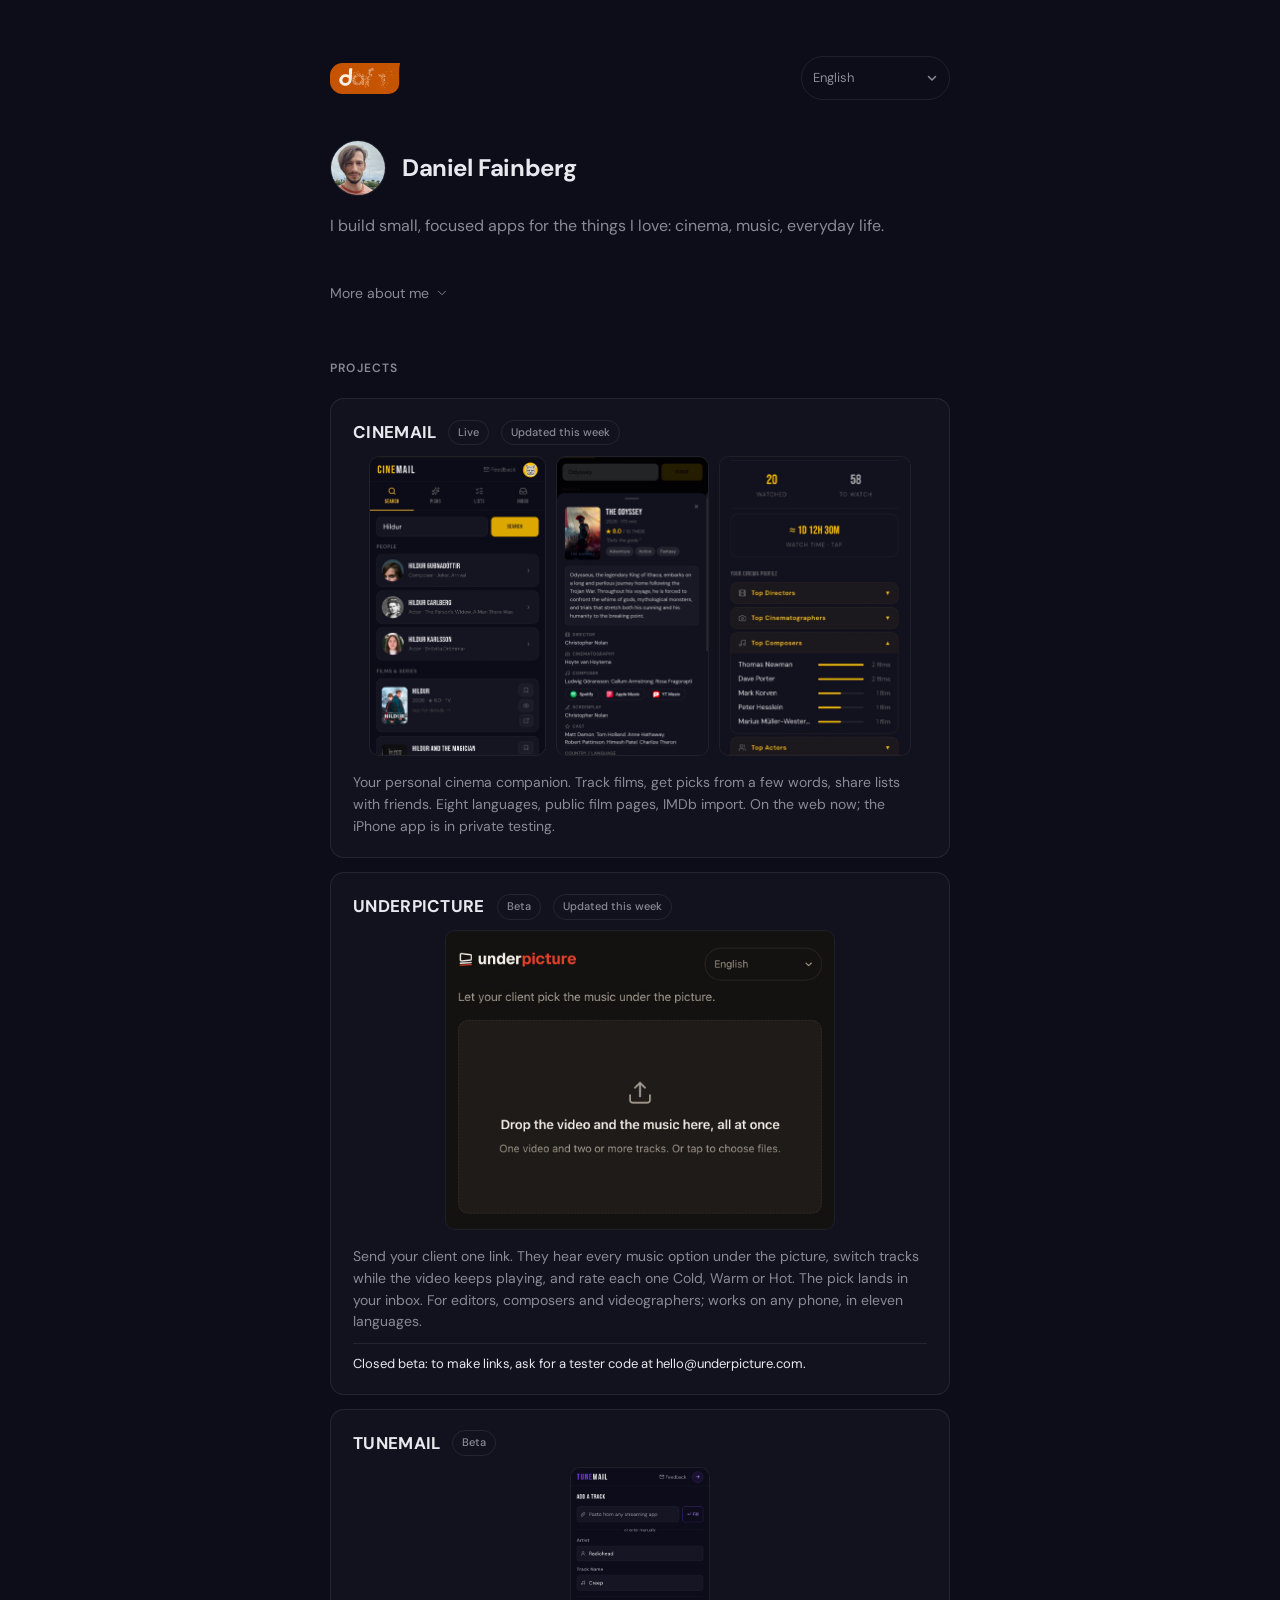
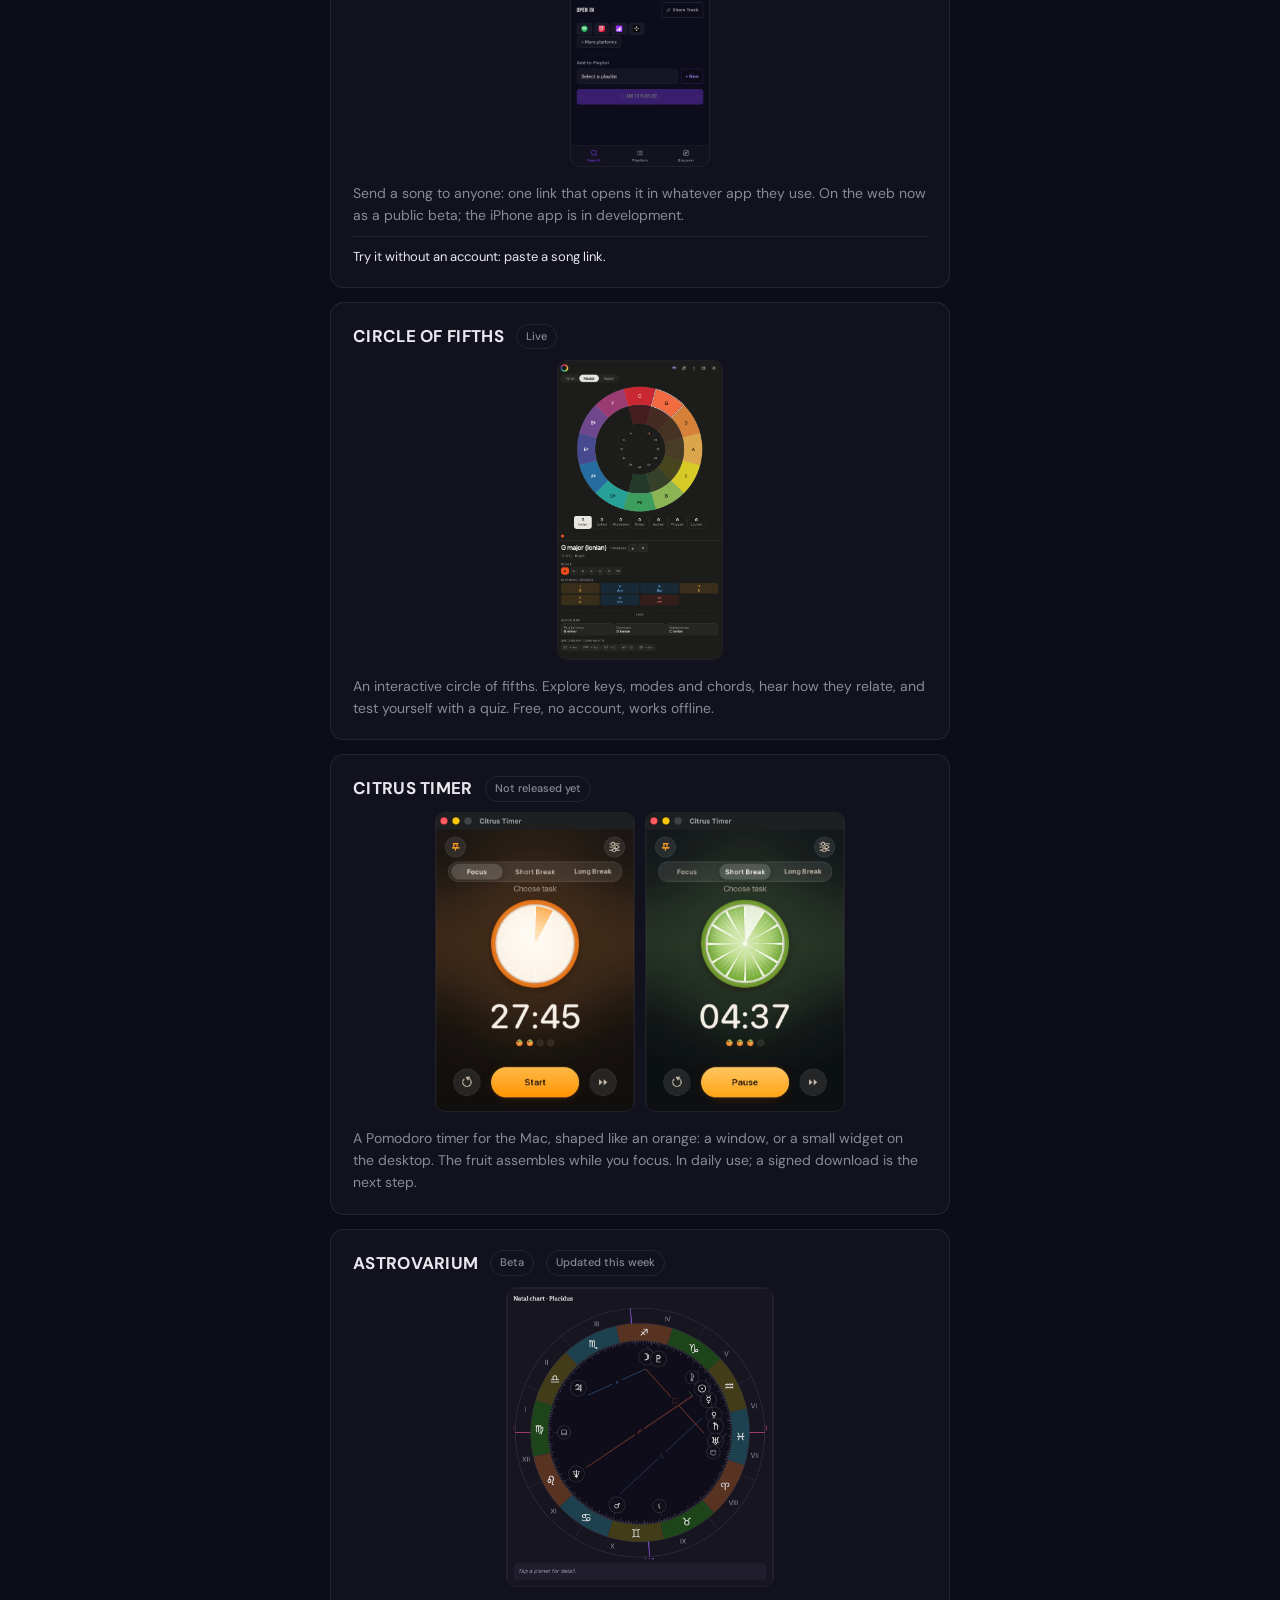
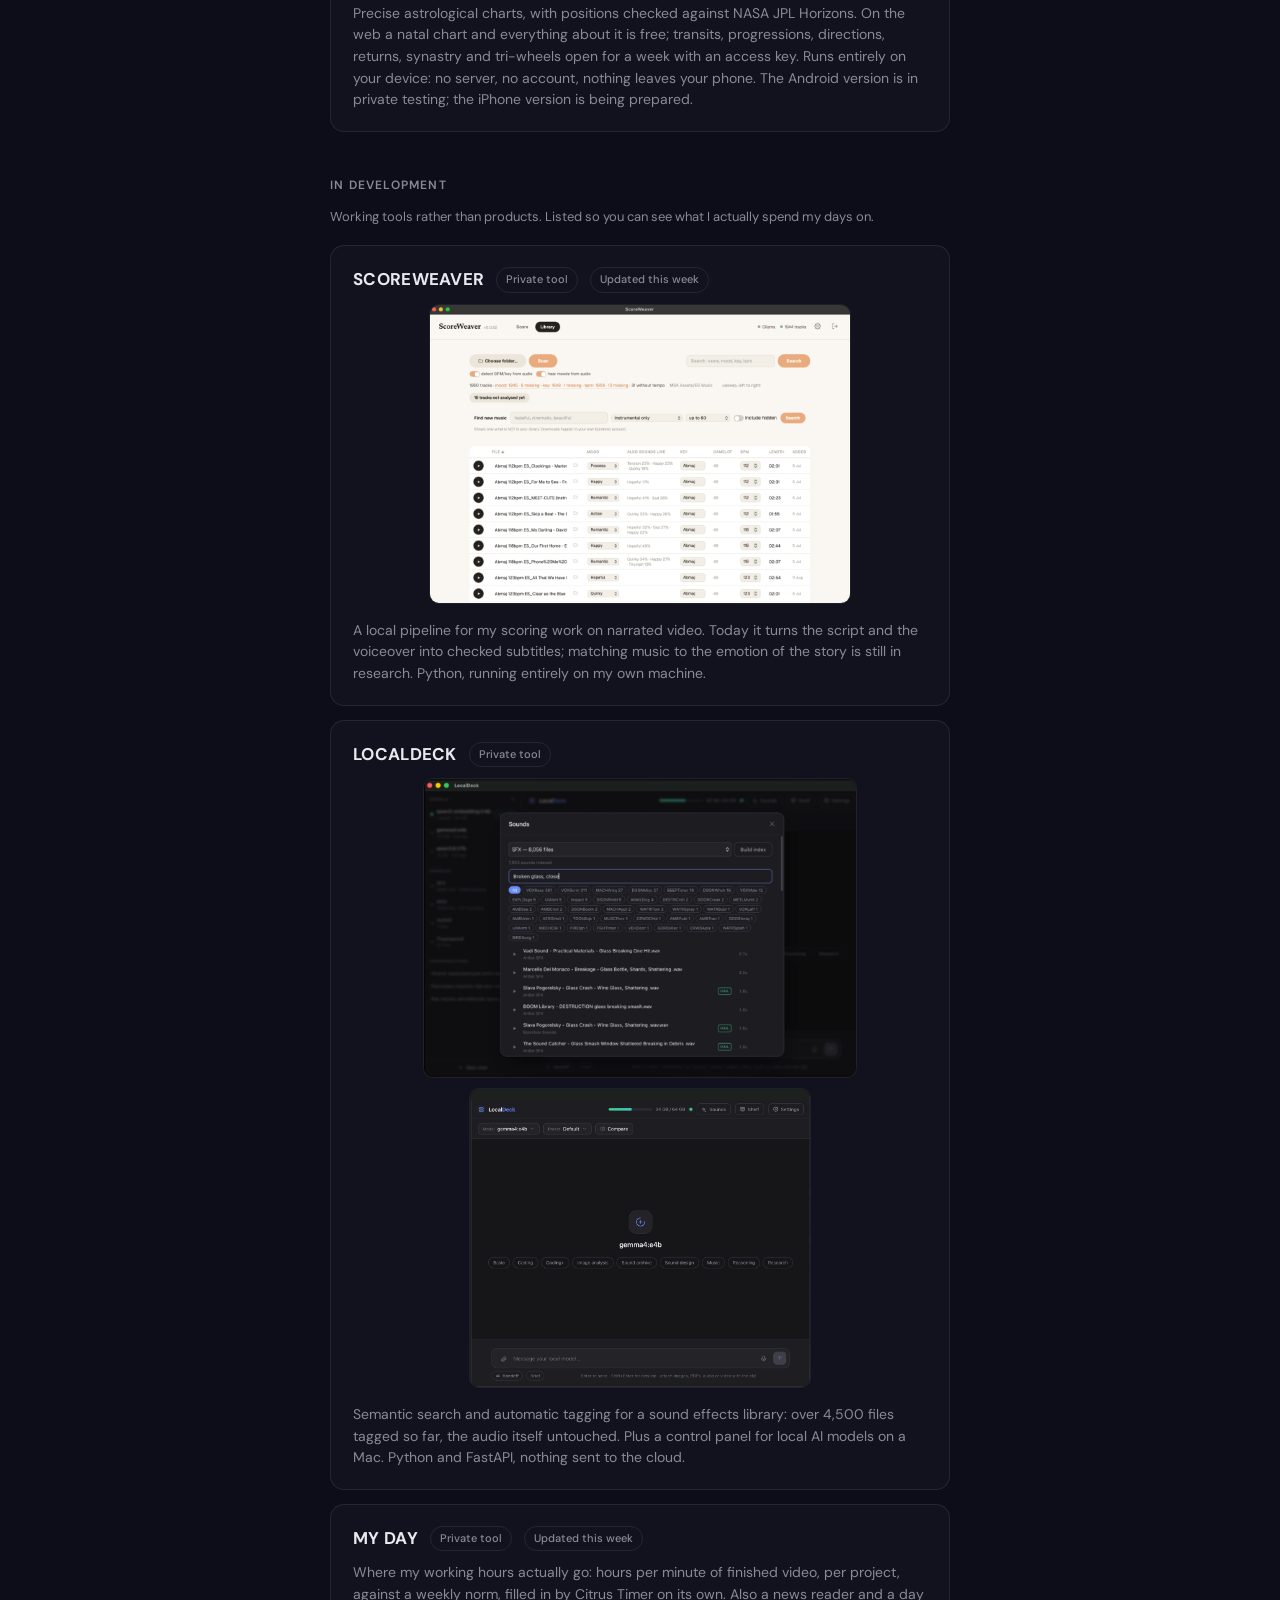
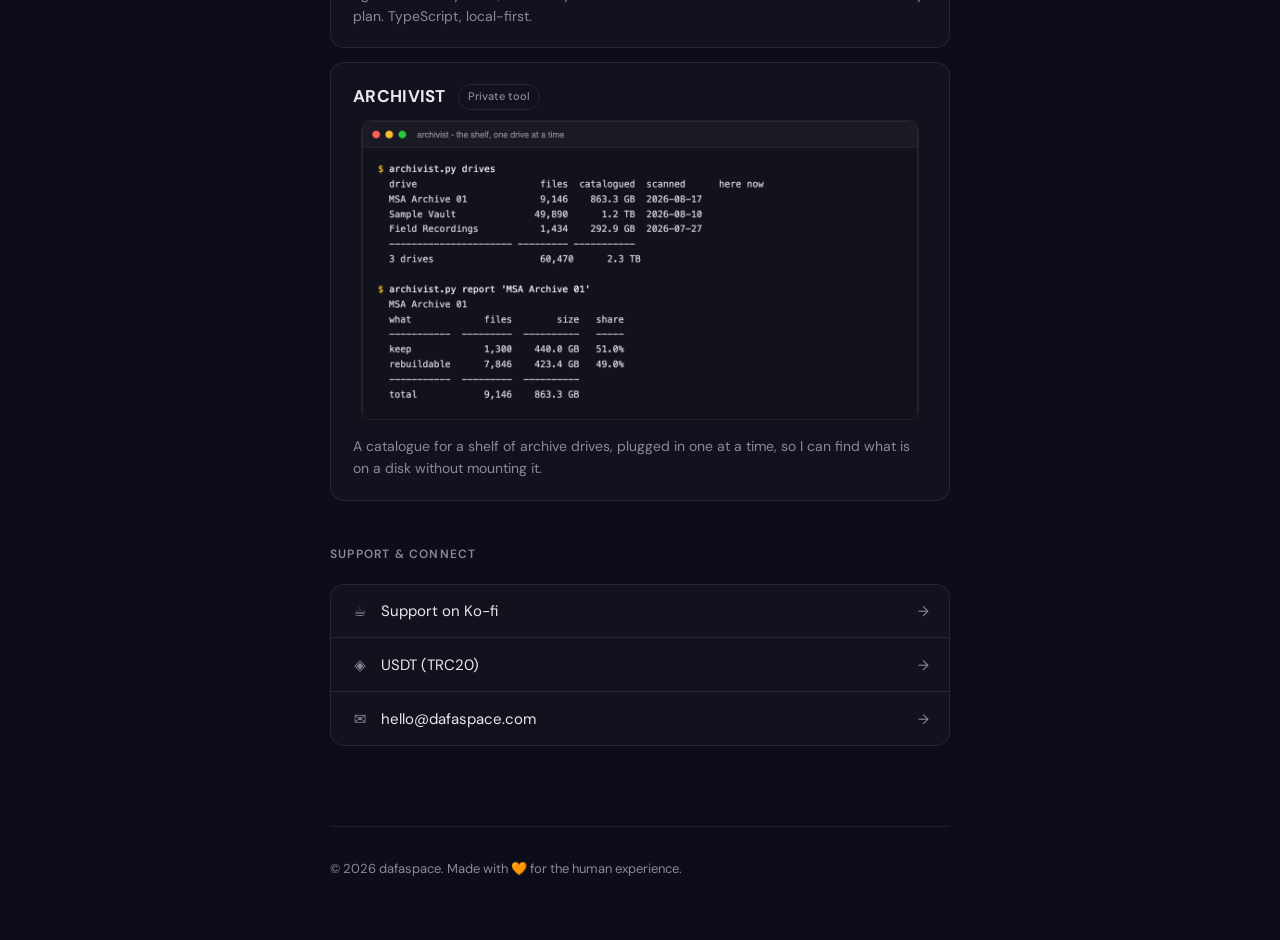
==== commit f9957345: "Astrovarium card links to astrovarium.com, in every language" ====
--- a/index.html
+++ b/index.html
@@ -540,7 +540,7 @@
       </div>
 
 
-      <a id="p-astrotrip" class="project" href="https://dafaspace.github.io/astrotrip/" target="_blank" rel="noopener">
+      <a id="p-astrotrip" class="project" href="https://astrovarium.com/" target="_blank" rel="noopener">
         <img class="project-shot" data-t-attr="alt:astrotrip.shot1" src="shots/astrotrip.png" alt="A natal chart cast in Astrovarium using the Placidus house system, showing the zodiac ring, house cusps, planetary positions and aspect lines" loading="lazy" width="900" height="1010">
         <div class="project-head">
           <div class="project-logo"><span>ASTRO</span>VARIUM</div>
--- a/fonts/ja.css
+++ b/fonts/ja.css
@@ -1,1921 +1,961 @@
-/* Noto Sans JP, Japanese slices only (SIL OFL, OFL-notosansjp.txt). Loaded by index.html for Japanese readers only. */
-@font-face {
-  font-family: 'Noto Sans JP';
-  font-style: normal;
-  font-weight: 400;
-  font-display: swap;
-  src: url(noto-sans-jp-0-400.woff2) format('woff2');
+/* Noto Sans JP, Japanese slices only (SIL OFL, OFL-notosansjp.txt). Loaded by index.html for Japanese readers only. One variable file per slice serves 400 and 700. */
+@font-face {
+  font-family: 'Noto Sans JP';
+  font-style: normal;
+  font-weight: 400 700;
+  font-display: swap;
+  src: url(noto-sans-jp-0.woff2) format('woff2');
   unicode-range: U+25ee8, U+25f23, U+25f5c, U+25fd4, U+25fe0, U+25ffb, U+2600c, U+26017, U+26060, U+260ed, U+26222, U+2626a, U+26270, U+26286, U+2634c, U+26402, U+2667e, U+266b0, U+2671d, U+268dd, U+268ea, U+26951, U+2696f, U+26999, U+269dd, U+26a1e, U+26a58, U+26a8c, U+26ab7, U+26aff, U+26c29, U+26c73, U+26c9e, U+26cdd, U+26e40, U+26e65, U+26f94, U+26ff6-26ff8, U+270f4, U+2710d, U+27139, U+273da-273db, U+273fe, U+27410, U+27449, U+27614-27615, U+27631, U+27684, U+27693, U+2770e, U+27723, U+27752, U+278b2, U+27985, U+279b4, U+27a84, U+27bb3, U+27bbe, U+27bc7, U+27c3c, U+27cb8, U+27d73, U+27da0, U+27e10, U+27eaf, U+27fb7, U+2808a, U+280bb, U+28277, U+28282, U+282f3, U+283cd, U+2840c, U+28455, U+284dc, U+2856b, U+285c8-285c9, U+286d7, U+286fa, U+28946, U+28949, U+2896b, U+28987-28988, U+289ba-289bb, U+28a1e, U+28a29, U+28a43, U+28a71, U+28a99, U+28acd, U+28add, U+28ae4, U+28bc1, U+28bef, U+28cdd, U+28d10, U+28d71, U+28dfb, U+28e0f, U+28e17, U+28e1f, U+28e36, U+28e89, U+28eeb, U+28ef6, U+28f32, U+28ff8, U+292a0, U+292b1, U+29490, U+295cf, U+2967f, U+296f0, U+29719, U+29750, U+29810, U+298c6, U+29a72, U+29d4b, U+29ddb, U+29e15, U+29e3d, U+29e49, U+29e8a, U+29ec4, U+29edb, U+29ee9, U+29fce, U+29fd7, U+2a01a, U+2a02f, U+2a082, U+2a0f9, U+2a190, U+2a2b2, U+2a38c, U+2a437, U+2a5f1, U+2a602, U+2a61a, U+2a6b2, U+2a9e6, U+2b746, U+2b751, U+2b753, U+2b75a, U+2b75c, U+2b765, U+2b776-2b777, U+2b77c, U+2b782, U+2b789, U+2b78b, U+2b78e, U+2b794, U+2b7ac, U+2b7af, U+2b7bd, U+2b7c9, U+2b7cf, U+2b7d2, U+2b7d8, U+2b7f0, U+2b80d, U+2b817, U+2b81a, U+2d544, U+2e278, U+2e569, U+2e6ea, U+2f804, U+2f80f, U+2f815, U+2f818, U+2f81a, U+2f822, U+2f828, U+2f82c, U+2f833, U+2f83f, U+2f846, U+2f852, U+2f862, U+2f86d, U+2f873, U+2f877, U+2f884, U+2f899-2f89a, U+2f8a6, U+2f8ac, U+2f8b2, U+2f8b6, U+2f8d3, U+2f8db-2f8dc, U+2f8e1, U+2f8e5, U+2f8ea, U+2f8ed, U+2f8fc, U+2f903, U+2f90b, U+2f90f, U+2f91a, U+2f920-2f921, U+2f945, U+2f947, U+2f96c, U+2f995, U+2f9d0, U+2f9de-2f9df, U+2f9f4;
 }
 @font-face {
   font-family: 'Noto Sans JP';
   font-style: normal;
-  font-weight: 400;
-  font-display: swap;
-  src: url(noto-sans-jp-1-400.woff2) format('woff2');
+  font-weight: 400 700;
+  font-display: swap;
+  src: url(noto-sans-jp-1.woff2) format('woff2');
   unicode-range: U+1f235-1f23b, U+1f240-1f248, U+1f250-1f251, U+2000b, U+20089-2008a, U+200a2, U+200a4, U+200b0, U+200f5, U+20158, U+201a2, U+20213, U+2032b, U+20371, U+20381, U+203f9, U+2044a, U+20509, U+2053f, U+205b1, U+205d6, U+20611, U+20628, U+206ec, U+2074f, U+207c8, U+20807, U+2083a, U+208b9, U+2090e, U+2097c, U+20984, U+2099d, U+20a64, U+20ad3, U+20b1d, U+20b9f, U+20bb7, U+20d45, U+20d58, U+20de1, U+20e64, U+20e6d, U+20e95, U+20f5f, U+21201, U+2123d, U+21255, U+21274, U+2127b, U+212d7, U+212e4, U+212fd, U+2131b, U+21336, U+21344, U+213c4, U+2146d-2146e, U+215d7, U+21647, U+216b4, U+21706, U+21742, U+218bd, U+219c3, U+21a1a, U+21c56, U+21d2d, U+21d45, U+21d62, U+21d78, U+21d92, U+21d9c, U+21da1, U+21db7, U+21de0, U+21e33-21e34, U+21f1e, U+21f76, U+21ffa, U+2217b, U+22218, U+2231e, U+223ad, U+22609, U+226f3, U+2285b, U+228ab, U+2298f, U+22ab8, U+22b46, U+22b4f-22b50, U+22ba6, U+22c1d, U+22c24, U+22de1, U+22e42, U+22feb, U+231b6, U+231c3-231c4, U+231f5, U+23372, U+233cc, U+233d0, U+233d2-233d3, U+233d5, U+233da, U+233df, U+233e4, U+233fe, U+2344a-2344b, U+23451, U+23465, U+234e4, U+2355a, U+23594, U+235c4, U+23638-2363a, U+23647, U+2370c, U+2371c, U+2373f, U+23763-23764, U+237e7, U+237f1, U+237ff, U+23824, U+2383d, U+23a98, U+23c7f, U+23cbe, U+23cfe, U+23d00, U+23d0e, U+23d40, U+23dd3, U+23df9-23dfa, U+23f7e, U+2404b, U+24096, U+24103, U+241c6, U+241fe, U+242ee, U+243bc, U+243d0, U+24629, U+246a5, U+247f1, U+24896, U+248e9, U+24a4d, U+24b56, U+24b6f, U+24c16, U+24d14, U+24e04, U+24e0e, U+24e37, U+24e6a, U+24e8b, U+24ff2, U+2504a, U+25055, U+25122, U+251a9, U+251cd, U+251e5, U+2521e, U+2524c, U+2542e, U+2548e, U+254d9, U+2550e, U+255a7, U+2567f, U+25771, U+257a9, U+257b4, U+25874, U+259c4, U+259cc, U+259d4, U+25ad7, U+25ae3-25ae4, U+25af1, U+25bb2, U+25c4b, U+25c64, U+25da1, U+25e2e, U+25e56, U+25e62, U+25e65, U+25ec2, U+25ed8;
 }
 @font-face {
   font-family: 'Noto Sans JP';
   font-style: normal;
-  font-weight: 400;
-  font-display: swap;
-  src: url(noto-sans-jp-2-400.woff2) format('woff2');
+  font-weight: 400 700;
+  font-display: swap;
+  src: url(noto-sans-jp-2.woff2) format('woff2');
   unicode-range: U+ffd7, U+ffda-ffdc, U+ffe0-ffe2, U+ffe4, U+ffe6, U+ffe8-ffee, U+1f100-1f10c, U+1f110-1f16c, U+1f170-1f1ac, U+1f200-1f202, U+1f210-1f234;
 }
 @font-face {
   font-family: 'Noto Sans JP';
   font-style: normal;
-  font-weight: 400;
-  font-display: swap;
-  src: url(noto-sans-jp-3-400.woff2) format('woff2');
+  font-weight: 400 700;
+  font-display: swap;
+  src: url(noto-sans-jp-3.woff2) format('woff2');
   unicode-range: U+fa10, U+fa12-fa6d, U+fb00-fb04, U+fe10-fe19, U+fe30-fe42, U+fe44-fe52, U+fe54-fe66, U+fe68-fe6b, U+ff02, U+ff04, U+ff07, U+ff51, U+ff5b, U+ff5d, U+ff5f-ff60, U+ff66, U+ff69, U+ff87, U+ffa1-ffbe, U+ffc2-ffc7, U+ffca-ffcf, U+ffd2-ffd6;
 }
 @font-face {
   font-family: 'Noto Sans JP';
   font-style: normal;
-  font-weight: 400;
-  font-display: swap;
-  src: url(noto-sans-jp-4-400.woff2) format('woff2');
+  font-weight: 400 700;
+  font-display: swap;
+  src: url(noto-sans-jp-4.woff2) format('woff2');
   unicode-range: U+f92d-f959, U+f95b-f9f2, U+f9f4-fa0b, U+fa0e-fa0f;
 }
 @font-face {
   font-family: 'Noto Sans JP';
   font-style: normal;
-  font-weight: 400;
-  font-display: swap;
-  src: url(noto-sans-jp-5-400.woff2) format('woff2');
+  font-weight: 400 700;
+  font-display: swap;
+  src: url(noto-sans-jp-5.woff2) format('woff2');
   unicode-range: U+9e8b-9e8c, U+9e8e-9e8f, U+9e91-9e92, U+9e95-9e96, U+9e98, U+9e9b, U+9e9d-9e9e, U+9ea4-9ea5, U+9ea8-9eaa, U+9eac-9eb0, U+9eb3-9eb5, U+9eb8, U+9ebc-9ebf, U+9ec3, U+9ec6, U+9ec8, U+9ecb-9ecd, U+9ecf-9ed1, U+9ed4-9ed5, U+9ed8, U+9edb-9ee0, U+9ee4-9ee5, U+9ee7-9ee8, U+9eec-9ef2, U+9ef4-9ef9, U+9efb-9eff, U+9f02-9f03, U+9f07-9f09, U+9f0e-9f12, U+9f14-9f17, U+9f19-9f1b, U+9f1f-9f22, U+9f26, U+9f2a-9f2c, U+9f2f, U+9f31-9f32, U+9f34, U+9f37, U+9f39-9f3a, U+9f3c-9f3f, U+9f41, U+9f43-9f47, U+9f4a, U+9f4e-9f50, U+9f52-9f58, U+9f5a, U+9f5d-9f61, U+9f63, U+9f66-9f6a, U+9f6c-9f73, U+9f75-9f77, U+9f7a, U+9f7d, U+9f7f, U+9f8f-9f92, U+9f94-9f97, U+9f99, U+9f9c-9fa3, U+9fa5, U+9fb4, U+9fbc-9fc2, U+9fc4, U+9fc6, U+9fcc, U+f900-f92c;
 }
 @font-face {
   font-family: 'Noto Sans JP';
   font-style: normal;
-  font-weight: 400;
-  font-display: swap;
-  src: url(noto-sans-jp-6-400.woff2) format('woff2');
+  font-weight: 400 700;
+  font-display: swap;
+  src: url(noto-sans-jp-6.woff2) format('woff2');
   unicode-range: U+9c3e, U+9c41, U+9c43-9c4a, U+9c4e-9c50, U+9c52-9c54, U+9c56, U+9c58, U+9c5a-9c61, U+9c63, U+9c65, U+9c67-9c6b, U+9c6d-9c6e, U+9c70, U+9c72, U+9c75-9c78, U+9c7a-9c7c, U+9ce6-9ce7, U+9ceb-9cec, U+9cf0, U+9cf2, U+9cf6-9cf7, U+9cf9, U+9d02-9d03, U+9d06-9d09, U+9d0b, U+9d0e, U+9d11-9d12, U+9d15, U+9d17-9d18, U+9d1b-9d1f, U+9d23, U+9d26, U+9d2a-9d2c, U+9d2f-9d30, U+9d32-9d34, U+9d3a, U+9d3c-9d3f, U+9d41-9d48, U+9d4a, U+9d50-9d54, U+9d59, U+9d5d-9d65, U+9d69-9d6c, U+9d6f-9d70, U+9d72-9d73, U+9d76-9d77, U+9d7a-9d7c, U+9d7e, U+9d83-9d84, U+9d86-9d87, U+9d89-9d8a, U+9d8d-9d8e, U+9d92-9d93, U+9d95-9d9a, U+9da1, U+9da4, U+9da9-9dac, U+9dae, U+9db1-9db2, U+9db5, U+9db8-9dbd, U+9dbf-9dc4, U+9dc6-9dc7, U+9dc9-9dca, U+9dcf, U+9dd3-9dd7, U+9dd9-9dda, U+9dde-9de0, U+9de3, U+9de5-9de7, U+9de9, U+9deb, U+9ded-9df0, U+9df3-9df4, U+9df8, U+9dfd-9dfe, U+9e02, U+9e07, U+9e0a, U+9e0d-9e0e, U+9e10-9e12, U+9e15-9e16, U+9e19-9e1f, U+9e75, U+9e79-9e7d, U+9e80-9e85, U+9e87-9e88;
 }
 @font-face {
   font-family: 'Noto Sans JP';
   font-style: normal;
-  font-weight: 400;
-  font-display: swap;
-  src: url(noto-sans-jp-7-400.woff2) format('woff2');
+  font-weight: 400 700;
+  font-display: swap;
+  src: url(noto-sans-jp-7.woff2) format('woff2');
   unicode-range: U+9ae5-9ae7, U+9ae9, U+9aeb-9aec, U+9aee-9aef, U+9af1-9af5, U+9af7, U+9af9-9afb, U+9afd, U+9aff-9b06, U+9b08-9b09, U+9b0b-9b0e, U+9b10, U+9b12, U+9b16, U+9b18-9b1d, U+9b1f-9b20, U+9b22-9b23, U+9b25-9b2f, U+9b32-9b35, U+9b37, U+9b39-9b3b, U+9b3d, U+9b43-9b44, U+9b48, U+9b4b-9b4f, U+9b51, U+9b55-9b58, U+9b5b, U+9b5e, U+9b61, U+9b63, U+9b65-9b66, U+9b68, U+9b6a-9b6f, U+9b72-9b79, U+9b7f-9b80, U+9b83-9b87, U+9b89-9b8b, U+9b8d, U+9b8f-9b94, U+9b96-9b97, U+9b9a, U+9b9d-9ba0, U+9ba6-9ba7, U+9ba9-9baa, U+9bac, U+9bb0-9bb2, U+9bb4, U+9bb7-9bb9, U+9bbb-9bbc, U+9bbe-9bc1, U+9bc6-9bc8, U+9bca, U+9bce-9bd2, U+9bd4, U+9bd7-9bd8, U+9bdd, U+9bdf, U+9be1-9be5, U+9be7, U+9bea-9beb, U+9bee-9bf3, U+9bf5, U+9bf7-9bfa, U+9bfd, U+9bff-9c00, U+9c02, U+9c04, U+9c06, U+9c08-9c0d, U+9c0f-9c16, U+9c18-9c1e, U+9c21-9c2a, U+9c2d-9c32, U+9c35-9c37, U+9c39-9c3a, U+9c3d;
 }
 @font-face {
   font-family: 'Noto Sans JP';
   font-style: normal;
-  font-weight: 400;
-  font-display: swap;
-  src: url(noto-sans-jp-8-400.woff2) format('woff2');
+  font-weight: 400 700;
+  font-display: swap;
+  src: url(noto-sans-jp-8.woff2) format('woff2');
   unicode-range: U+98eb, U+98ed-98ee, U+98f0-98f1, U+98f3, U+98f6, U+9902, U+9907-9909, U+9911-9912, U+9914-9918, U+991a-9922, U+9924, U+9926-9927, U+992b-992c, U+992e, U+9931-9935, U+9939-993e, U+9940-9942, U+9945-9949, U+994b-994e, U+9950-9952, U+9954-9955, U+9958-9959, U+995b-995c, U+995e-9960, U+9963, U+9997-9998, U+999b, U+999d-999f, U+99a3, U+99a5-99a6, U+99a8, U+99ad-99ae, U+99b0-99b2, U+99b5, U+99b9-99ba, U+99bc-99bd, U+99bf, U+99c1, U+99c3, U+99c8-99c9, U+99d1, U+99d3-99d5, U+99d8-99df, U+99e1-99e2, U+99e7, U+99ea-99ee, U+99f0-99f2, U+99f4-99f5, U+99f8-99f9, U+99fb-99fe, U+9a01-9a05, U+9a08, U+9a0a-9a0c, U+9a0f-9a11, U+9a16, U+9a1a, U+9a1e, U+9a20, U+9a22-9a24, U+9a27, U+9a2b, U+9a2d-9a2e, U+9a31, U+9a33, U+9a35-9a38, U+9a3e, U+9a40-9a45, U+9a47, U+9a4a-9a4e, U+9a51-9a52, U+9a54-9a58, U+9a5b, U+9a5d, U+9a5f, U+9a62, U+9a64-9a65, U+9a69-9a6c, U+9aaa, U+9aac-9ab0, U+9ab2, U+9ab4-9ab7, U+9ab9, U+9abb-9ac1, U+9ac3, U+9ac6, U+9ac8, U+9ace-9ad3, U+9ad5-9ad7, U+9adb-9adc, U+9ade-9ae0, U+9ae2-9ae4;
 }
 @font-face {
   font-family: 'Noto Sans JP';
   font-style: normal;
-  font-weight: 400;
-  font-display: swap;
-  src: url(noto-sans-jp-9-400.woff2) format('woff2');
+  font-weight: 400 700;
+  font-display: swap;
+  src: url(noto-sans-jp-9.woff2) format('woff2');
   unicode-range: U+971d, U+9721-9724, U+9728, U+972a, U+9730-9731, U+9733, U+9736, U+9738-9739, U+973b, U+973d-973e, U+9741-9744, U+9746-974a, U+974d-974f, U+9751, U+9755, U+9757-9758, U+975a-975c, U+9760-9761, U+9763-9764, U+9766-9768, U+976a-976b, U+976e, U+9771, U+9773, U+9776-977d, U+977f-9781, U+9785-9786, U+9789, U+978b, U+978f-9790, U+9795-9797, U+9799-979a, U+979c, U+979e-97a0, U+97a2-97a3, U+97a6, U+97a8, U+97ab-97ac, U+97ae, U+97b1-97b6, U+97b8-97ba, U+97bc, U+97be-97bf, U+97c1, U+97c3-97ce, U+97d0-97d1, U+97d4, U+97d7-97d9, U+97db-97de, U+97e0-97e1, U+97e4, U+97e6, U+97ed-97ef, U+97f1-97f2, U+97f4-97f8, U+97fa, U+9804, U+9807, U+980a, U+980c-980f, U+9814, U+9816-9817, U+9819-981a, U+981c, U+981e, U+9820-9821, U+9823-9826, U+982b, U+982e-9830, U+9832-9835, U+9837, U+9839, U+983d-983e, U+9844, U+9846-9847, U+984a-984b, U+984f, U+9851-9853, U+9856-9857, U+9859-985b, U+9862-9863, U+9865-9866, U+986a-986c, U+986f-9871, U+9873-9875, U+98aa-98ab, U+98ad-98ae, U+98b0-98b1, U+98b4, U+98b6-98b8, U+98ba-98bc, U+98bf, U+98c2-98c8, U+98cb-98cc, U+98ce, U+98dc, U+98de, U+98e0-98e1, U+98e3, U+98e5-98e7, U+98e9-98ea;
 }
 @font-face {
   font-family: 'Noto Sans JP';
   font-style: normal;
-  font-weight: 400;
-  font-display: swap;
-  src: url(noto-sans-jp-10-400.woff2) format('woff2');
+  font-weight: 400 700;
+  font-display: swap;
+  src: url(noto-sans-jp-10.woff2) format('woff2');
   unicode-range: U+944a, U+944c, U+9452-9453, U+9455, U+9459-945c, U+945e-9463, U+9468, U+946a-946b, U+946d-9472, U+9475, U+9477, U+947c-947f, U+9481, U+9483-9485, U+9578-9579, U+957e-957f, U+9582, U+9584, U+9586-9588, U+958a, U+958c-958f, U+9592, U+9594, U+9596, U+9598-9599, U+959d-95a1, U+95a4, U+95a6-95a9, U+95ab-95ad, U+95b1, U+95b4, U+95b6, U+95b9-95bf, U+95c3, U+95c6, U+95c8-95cd, U+95d0-95d6, U+95d9-95da, U+95dc-95e2, U+95e4-95e6, U+95e8, U+961d-961e, U+9621-9622, U+9624-9626, U+9628, U+962c, U+962e-962f, U+9631, U+9633-9634, U+9637-963a, U+963c-963d, U+9641-9642, U+964b-964c, U+964f, U+9652, U+9654, U+9656-9658, U+965c-965f, U+9661, U+9666, U+966a, U+966c, U+966e, U+9672, U+9674, U+9677, U+967b-967c, U+967e-967f, U+9681-9684, U+9689, U+968b, U+968d, U+9691, U+9695-9698, U+969a, U+969d, U+969f, U+96a4-96aa, U+96ae-96b4, U+96b6, U+96b8-96bb, U+96bd, U+96c1, U+96c9-96cb, U+96cd-96ce, U+96d2, U+96d5-96d6, U+96d8-96da, U+96dc-96df, U+96e9, U+96ef, U+96f1, U+96f9-96fa, U+9702-9706, U+9708-9709, U+970d-970f, U+9711, U+9713-9714, U+9716, U+9719-971b;
 }
 @font-face {
   font-family: 'Noto Sans JP';
   font-style: normal;
-  font-weight: 400;
-  font-display: swap;
-  src: url(noto-sans-jp-11-400.woff2) format('woff2');
+  font-weight: 400 700;
+  font-display: swap;
+  src: url(noto-sans-jp-11.woff2) format('woff2');
   unicode-range: U+92bc-92bd, U+92bf-92c3, U+92c5-92c8, U+92cb-92d0, U+92d2-92d3, U+92d5, U+92d7-92d9, U+92dc-92dd, U+92df-92e1, U+92e3-92e5, U+92e7-92ea, U+92ec, U+92ee, U+92f0, U+92f2, U+92f7-92fb, U+92ff-9300, U+9302, U+9304, U+9308, U+930d, U+930f-9311, U+9314-9315, U+9318-931a, U+931c-931f, U+9321-9325, U+9327-932b, U+932e, U+9333-9337, U+933a-933b, U+9344, U+9347-934a, U+934d, U+9350-9352, U+9354-9358, U+935a, U+935c, U+935e, U+9360, U+9364-9365, U+9367, U+9369-936d, U+936f-9371, U+9373-9374, U+9376, U+937a, U+937d-9382, U+9388, U+938a-938b, U+938d, U+938f, U+9392, U+9394-9395, U+9397-9398, U+939a-939b, U+939e, U+93a1, U+93a3-93a4, U+93a6, U+93a8-93a9, U+93ab-93ad, U+93b0, U+93b4-93b6, U+93b9-93bb, U+93c1, U+93c3-93cd, U+93d0-93d1, U+93d3, U+93d6-93d9, U+93dc-93df, U+93e2, U+93e4-93e8, U+93f1, U+93f5, U+93f7-93fb, U+93fd, U+9401-9404, U+9407-9409, U+940d-9410, U+9413-9417, U+9419-941a, U+941f, U+9421, U+942b, U+942e-942f, U+9431-9434, U+9436, U+9438, U+943a-943b, U+943d, U+943f, U+9441, U+9443-9445, U+9448;
 }
 @font-face {
   font-family: 'Noto Sans JP';
   font-style: normal;
-  font-weight: 400;
-  font-display: swap;
-  src: url(noto-sans-jp-12-400.woff2) format('woff2');
+  font-weight: 400 700;
+  font-display: swap;
+  src: url(noto-sans-jp-12.woff2) format('woff2');
   unicode-range: U+9143, U+9146-914c, U+914f, U+9153, U+9156-915b, U+9161, U+9163-9165, U+9167, U+9169, U+916d, U+9172-9174, U+9179-917b, U+9181-9183, U+9185-9187, U+9189-918b, U+918e, U+9191, U+9193-9195, U+9197-9198, U+919e, U+91a1-91a2, U+91a6, U+91a8, U+91aa-91b6, U+91ba-91bd, U+91bf-91c6, U+91c9, U+91cb, U+91d0, U+91d3-91d4, U+91d6-91d7, U+91d9-91db, U+91de-91df, U+91e1, U+91e4-91e6, U+91e9-91ea, U+91ec-91f1, U+91f5-91f7, U+91f9, U+91fb-91fd, U+91ff-9201, U+9204-9207, U+9209-920a, U+920c, U+920e, U+9210-9218, U+921c-921e, U+9223-9226, U+9228-9229, U+922c, U+922e-9230, U+9233, U+9235-923a, U+923c, U+923e-9240, U+9242-9243, U+9245-924b, U+924d-9251, U+9256-925a, U+925c-925e, U+9260-9261, U+9264-9269, U+926e-9270, U+9275-9279, U+927b-927f, U+9288-928a, U+928d-928e, U+9291-9293, U+9295-9297, U+9299, U+929b-929c, U+929f-92a0, U+92a4-92a5, U+92a7-92a8, U+92ab, U+92af, U+92b2-92b3, U+92b6-92bb;
 }
 @font-face {
   font-family: 'Noto Sans JP';
   font-style: normal;
-  font-weight: 400;
-  font-display: swap;
-  src: url(noto-sans-jp-13-400.woff2) format('woff2');
+  font-weight: 400 700;
+  font-display: swap;
+  src: url(noto-sans-jp-13.woff2) format('woff2');
   unicode-range: U+8f52-8f55, U+8f57-8f58, U+8f5c-8f5e, U+8f61-8f66, U+8f9c-8f9d, U+8f9f-8fa2, U+8fa4-8fa8, U+8fad-8faf, U+8fb4-8fb8, U+8fbe, U+8fc0-8fc2, U+8fc6, U+8fc8, U+8fca-8fcb, U+8fcd, U+8fd0, U+8fd2-8fd3, U+8fd5, U+8fda, U+8fe0, U+8fe2-8fe5, U+8fe8-8fea, U+8fed-8fef, U+8ff1, U+8ff4-8ff6, U+8ff8-8ffb, U+8ffe, U+9002, U+9004-9005, U+9008, U+900b-900e, U+9011, U+9013, U+9015-9016, U+9018, U+901b, U+901e, U+9021, U+9027-902a, U+902c-902d, U+902f, U+9033-9037, U+9039, U+903c, U+903e-903f, U+9041, U+9043-9044, U+9049, U+904c, U+904f-9052, U+9056, U+9058, U+905b-905e, U+9062, U+9066-9068, U+906c, U+906f-9070, U+9072, U+9074, U+9076, U+9079, U+9080-9083, U+9085, U+9087-9088, U+908b-908c, U+908e-9090, U+9095, U+9097-9099, U+909b, U+90a0-90a2, U+90a5, U+90a8, U+90af-90b6, U+90bd-90be, U+90c3-90c5, U+90c7-90c9, U+90cc, U+90d2, U+90d5, U+90d7-90d9, U+90db-90df, U+90e2, U+90e4-90e5, U+90eb, U+90ef-90f0, U+90f2, U+90f4, U+90f6, U+90fe-9100, U+9102, U+9104-9106, U+9108, U+910d, U+9110, U+9112, U+9114-911a, U+911c, U+911e, U+9120, U+9122-9123, U+9125, U+9127, U+9129, U+912d-9132, U+9134, U+9136-9137, U+9139-913a, U+913c-913d;
 }
 @font-face {
   font-family: 'Noto Sans JP';
   font-style: normal;
-  font-weight: 400;
-  font-display: swap;
-  src: url(noto-sans-jp-14-400.woff2) format('woff2');
+  font-weight: 400 700;
+  font-display: swap;
+  src: url(noto-sans-jp-14.woff2) format('woff2');
   unicode-range: U+8dc0, U+8dc2, U+8dc5-8dc8, U+8dca-8dcc, U+8dce-8dcf, U+8dd1, U+8dd4-8dd7, U+8dd9-8ddb, U+8ddf, U+8de3-8de5, U+8de7, U+8dea-8dec, U+8df0-8df2, U+8df4, U+8dfc-8dfd, U+8dff, U+8e01, U+8e04-8e06, U+8e08-8e09, U+8e0b-8e0c, U+8e10-8e11, U+8e14, U+8e16, U+8e1d-8e23, U+8e26-8e27, U+8e30-8e31, U+8e33-8e39, U+8e3d, U+8e40-8e42, U+8e44, U+8e47-8e50, U+8e54-8e55, U+8e59, U+8e5b-8e64, U+8e69, U+8e6c-8e6d, U+8e6f-8e72, U+8e75-8e77, U+8e79-8e7c, U+8e81-8e85, U+8e89, U+8e8b, U+8e90-8e95, U+8e98-8e9b, U+8e9d-8e9e, U+8ea1-8ea2, U+8ea7, U+8ea9-8eaa, U+8eac-8eb1, U+8eb3, U+8eb5-8eb6, U+8eba-8ebb, U+8ebe, U+8ec0-8ec1, U+8ec3-8ec8, U+8ecb, U+8ecf, U+8ed1, U+8ed4, U+8edb-8edc, U+8ee3, U+8ee8, U+8eeb, U+8eed-8eee, U+8ef0-8ef1, U+8ef7, U+8ef9-8efc, U+8efe, U+8f00, U+8f02, U+8f05, U+8f07-8f08, U+8f0a, U+8f0f-8f10, U+8f12-8f13, U+8f15-8f19, U+8f1b-8f1c, U+8f1e-8f21, U+8f23, U+8f25-8f28, U+8f2b-8f2f, U+8f33-8f37, U+8f39-8f3b, U+8f3e, U+8f40-8f43, U+8f45-8f47, U+8f49-8f4a, U+8f4c-8f4f, U+8f51;
 }
 @font-face {
   font-family: 'Noto Sans JP';
   font-style: normal;
-  font-weight: 400;
-  font-display: swap;
-  src: url(noto-sans-jp-15-400.woff2) format('woff2');
+  font-weight: 400 700;
+  font-display: swap;
+  src: url(noto-sans-jp-15.woff2) format('woff2');
   unicode-range: U+8b2d, U+8b30, U+8b37, U+8b3c, U+8b3e, U+8b41-8b46, U+8b48-8b49, U+8b4c-8b4f, U+8b51-8b54, U+8b56, U+8b59, U+8b5b, U+8b5e-8b5f, U+8b63, U+8b69, U+8b6b-8b6d, U+8b6f, U+8b71, U+8b74, U+8b76, U+8b78-8b79, U+8b7c-8b81, U+8b84-8b85, U+8b8a-8b8f, U+8b92-8b96, U+8b99-8b9a, U+8b9c-8ba0, U+8c38-8c3a, U+8c3d-8c3f, U+8c41, U+8c45, U+8c47-8c49, U+8c4b-8c4c, U+8c4e-8c51, U+8c53-8c55, U+8c57-8c59, U+8c5b, U+8c5d, U+8c62-8c64, U+8c66, U+8c68-8c69, U+8c6b-8c6d, U+8c73, U+8c75-8c76, U+8c78, U+8c7a-8c7c, U+8c7e, U+8c82, U+8c85-8c87, U+8c89-8c8b, U+8c8d-8c8e, U+8c90, U+8c92-8c94, U+8c98-8c99, U+8c9b-8c9c, U+8c9f, U+8ca4, U+8cad-8cae, U+8cb2-8cb3, U+8cb6, U+8cb9-8cba, U+8cbd, U+8cc1-8cc2, U+8cc4-8cc6, U+8cc8-8cc9, U+8ccb, U+8ccd-8ccf, U+8cd2, U+8cd5-8cd6, U+8cd9-8cda, U+8cdd, U+8ce1, U+8ce3-8ce4, U+8ce6, U+8ce8, U+8cec, U+8cef-8cf2, U+8cf4-8cf5, U+8cf7-8cf8, U+8cfa-8cfb, U+8cfd-8cff, U+8d01, U+8d03-8d04, U+8d07, U+8d09-8d0b, U+8d0d-8d10, U+8d12-8d14, U+8d16-8d17, U+8d1b-8d1d, U+8d65, U+8d67, U+8d69, U+8d6b-8d6e, U+8d71, U+8d73, U+8d76, U+8d7f, U+8d81-8d82, U+8d84, U+8d88, U+8d8d, U+8d90-8d91, U+8d95, U+8d99, U+8d9e-8da0, U+8da6, U+8da8, U+8dab-8dac, U+8daf, U+8db2, U+8db5, U+8db7, U+8db9-8dbc, U+8dbe;
 }
 @font-face {
   font-family: 'Noto Sans JP';
   font-style: normal;
-  font-weight: 400;
-  font-display: swap;
-  src: url(noto-sans-jp-16-400.woff2) format('woff2');
+  font-weight: 400 700;
+  font-display: swap;
+  src: url(noto-sans-jp-16.woff2) format('woff2');
   unicode-range: U+8973-8975, U+8977, U+897a-897e, U+8980, U+8983, U+8988-898a, U+898d, U+8990, U+8993-8995, U+8998, U+899b-899c, U+899f-89a1, U+89a5-89a6, U+89a9, U+89ac, U+89af-89b0, U+89b2, U+89b4-89b7, U+89ba, U+89bc-89bd, U+89bf-89c1, U+89d4-89d8, U+89da, U+89dc-89dd, U+89e5, U+89e7, U+89e9, U+89eb, U+89ed, U+89f1, U+89f3-89f4, U+89f6, U+89f8-89f9, U+89fd, U+89ff, U+8a01, U+8a04-8a05, U+8a07, U+8a0c, U+8a0f-8a12, U+8a14-8a16, U+8a1b, U+8a1d-8a1e, U+8a20-8a22, U+8a24-8a26, U+8a2b-8a2c, U+8a2f, U+8a35-8a37, U+8a3b, U+8a3d-8a3e, U+8a40-8a41, U+8a43, U+8a45-8a49, U+8a4d-8a4e, U+8a51-8a54, U+8a56-8a58, U+8a5b-8a5d, U+8a61-8a62, U+8a65, U+8a67, U+8a6c-8a6d, U+8a75-8a77, U+8a79-8a7c, U+8a7e-8a80, U+8a82-8a86, U+8a8b, U+8a8f-8a92, U+8a96-8a97, U+8a99-8a9a, U+8a9f, U+8aa1, U+8aa3, U+8aa5-8aaa, U+8aae-8aaf, U+8ab3, U+8ab6-8ab7, U+8abb-8abc, U+8abe, U+8ac2-8ac4, U+8ac6, U+8ac8-8aca, U+8acc-8acd, U+8ad0-8ad1, U+8ad3-8ad5, U+8ad7, U+8ada-8ae2, U+8ae4, U+8ae7, U+8aeb-8aec, U+8aee, U+8af0-8af1, U+8af3-8af7, U+8afa, U+8afc, U+8aff, U+8b01-8b02, U+8b04-8b07, U+8b0a-8b0d, U+8b0f-8b11, U+8b14, U+8b16, U+8b1a, U+8b1c, U+8b1e-8b20, U+8b26, U+8b28, U+8b2b-8b2c;
 }
 @font-face {
   font-family: 'Noto Sans JP';
   font-style: normal;
-  font-weight: 400;
-  font-display: swap;
-  src: url(noto-sans-jp-17-400.woff2) format('woff2');
+  font-weight: 400 700;
+  font-display: swap;
+  src: url(noto-sans-jp-17.woff2) format('woff2');
   unicode-range: U+87e2-87e6, U+87ea-87ed, U+87ef, U+87f1, U+87f3, U+87f5-87f8, U+87fa-87fb, U+87fe-87ff, U+8801, U+8803, U+8805-8807, U+8809-880b, U+880d-8816, U+8818-881c, U+881e-881f, U+8821-8822, U+8827-8828, U+882d-882e, U+8830-8832, U+8835-8836, U+8839-883c, U+8841-8845, U+8848-884b, U+884d-884e, U+8851-8852, U+8855-8856, U+8858-885a, U+885c, U+885e-8860, U+8862, U+8864, U+8869, U+886b, U+886e-886f, U+8871-8872, U+8875, U+8877, U+8879, U+887b, U+887d-887e, U+8880-8882, U+8888, U+888d, U+8892, U+8897-889c, U+889e-88a0, U+88a2, U+88a4, U+88a8, U+88aa, U+88ae, U+88b0-88b1, U+88b5, U+88b7, U+88ba, U+88bc-88c0, U+88c3-88c4, U+88c6, U+88ca-88ce, U+88d1-88d4, U+88d8-88d9, U+88db, U+88dd-88e1, U+88e7-88e8, U+88ef-88f2, U+88f4-88f5, U+88f7, U+88f9, U+88fc, U+8901-8902, U+8904, U+8906, U+890a, U+890c-890f, U+8913, U+8915-8916, U+8918-891a, U+891c-891e, U+8920, U+8925-8928, U+892a-892b, U+8930-8932, U+8935-893b, U+893e, U+8940-8946, U+8949, U+894c-894d, U+894f, U+8952, U+8956-8957, U+895a-895c, U+895e, U+8960-8964, U+8966, U+896a-896b, U+896d-8970;
 }
 @font-face {
   font-family: 'Noto Sans JP';
   font-style: normal;
-  font-weight: 400;
-  font-display: swap;
-  src: url(noto-sans-jp-18-400.woff2) format('woff2');
+  font-weight: 400 700;
+  font-display: swap;
+  src: url(noto-sans-jp-18.woff2) format('woff2');
   unicode-range: U+8655-8659, U+865b, U+865d-8664, U+8667, U+8669, U+866c, U+866f, U+8671, U+8675-8677, U+867a-867b, U+867d, U+8687-8689, U+868b-868d, U+8691, U+8693, U+8695-8696, U+8698, U+869a, U+869c-869d, U+86a1, U+86a3-86a4, U+86a6-86ab, U+86ad, U+86af-86b1, U+86b3-86b9, U+86bf-86c1, U+86c3-86c6, U+86c9, U+86cb, U+86ce, U+86d1-86d2, U+86d4-86d5, U+86d7, U+86da, U+86dc, U+86de-86e0, U+86e3-86e7, U+86e9, U+86ec-86ed, U+86ef, U+86f8-86fe, U+8700, U+8703-870b, U+870d-8714, U+8719-871a, U+871e-871f, U+8721-8723, U+8725, U+8728-8729, U+872e-872f, U+8731-8732, U+8734, U+8737, U+8739-8740, U+8743, U+8745, U+8749, U+874b-874e, U+8751, U+8753, U+8755, U+8757-8759, U+875d, U+875f-8761, U+8763-8766, U+8768, U+876a, U+876e-876f, U+8771-8772, U+8774, U+8778, U+877b-877c, U+877f, U+8782-8789, U+878b-878c, U+878e, U+8790, U+8793, U+8795, U+8797-8799, U+879e-87a0, U+87a2-87a3, U+87a7, U+87ab-87af, U+87b1, U+87b3, U+87b5, U+87bb, U+87bd-87c1, U+87c4, U+87c6-87cb, U+87ce, U+87d0, U+87d2, U+87d5-87d6, U+87d9-87da, U+87dc, U+87df-87e0;
 }
 @font-face {
   font-family: 'Noto Sans JP';
   font-style: normal;
-  font-weight: 400;
-  font-display: swap;
-  src: url(noto-sans-jp-19-400.woff2) format('woff2');
+  font-weight: 400 700;
+  font-display: swap;
+  src: url(noto-sans-jp-19.woff2) format('woff2');
   unicode-range: U+84b4, U+84b9-84bb, U+84bd-84c2, U+84c6-84ca, U+84cc-84d1, U+84d3, U+84d6, U+84d9-84da, U+84dc, U+84e7, U+84ea, U+84ec, U+84ef-84f2, U+84f4, U+84f7, U+84fa-84fd, U+84ff-8500, U+8502-8503, U+8506-8507, U+850c, U+850e, U+8510, U+8514-8515, U+8517-8518, U+851a-851c, U+851e-851f, U+8521-8525, U+8527, U+852a-852c, U+852f, U+8532-8534, U+8536, U+853e-8541, U+8543, U+8546, U+8548, U+854a-854b, U+854f-8553, U+8555-855a, U+855c-8564, U+8569-856b, U+856d, U+856f, U+8577, U+8579-857b, U+857d-8581, U+8585-8586, U+8588-858c, U+858f-8591, U+8593, U+8597-8598, U+859b-859d, U+859f-85a0, U+85a2, U+85a4-85a5, U+85a7-85a8, U+85ad-85b0, U+85b4, U+85b6-85ba, U+85bc-85bf, U+85c1-85c2, U+85c7, U+85c9-85cb, U+85ce-85d0, U+85d5, U+85d8-85da, U+85dc, U+85df-85e1, U+85e5-85e6, U+85e8, U+85ed, U+85f3-85f4, U+85f6-85f7, U+85f9-85fa, U+85fc, U+85fe-8600, U+8602, U+8604-8606, U+860a-860b, U+860d-860e, U+8610-8613, U+8616-861b, U+861e, U+8621-8622, U+8624, U+8627, U+8629, U+862f-8630, U+8636, U+8638-863a, U+863c-863d, U+863f-8642, U+8646, U+864d, U+8652-8654;
 }
 @font-face {
   font-family: 'Noto Sans JP';
   font-style: normal;
-  font-weight: 400;
-  font-display: swap;
-  src: url(noto-sans-jp-20-400.woff2) format('woff2');
+  font-weight: 400 700;
+  font-display: swap;
+  src: url(noto-sans-jp-20.woff2) format('woff2');
   unicode-range: U+82e8, U+82ea, U+82ed, U+82ef, U+82f3-82f4, U+82f6-82f7, U+82f9, U+82fb, U+82fd-82fe, U+8300-8301, U+8303, U+8306-8308, U+830a-830c, U+8316-8318, U+831b, U+831d-831f, U+8321-8323, U+832b-8335, U+8337, U+833a, U+833c-833d, U+8340, U+8342-8347, U+834a, U+834d-8351, U+8353-8357, U+835a, U+8362-8363, U+8370, U+8373, U+8375, U+8378, U+837c-837d, U+837f-8380, U+8382, U+8384-8387, U+838a, U+838d-838e, U+8392-8396, U+8398-83a0, U+83a2, U+83a6-83ad, U+83b1, U+83b5, U+83bd-83c1, U+83c7, U+83c9, U+83ce-83d1, U+83d4, U+83d6, U+83d8, U+83dd, U+83df-83e1, U+83e5, U+83e8, U+83ea-83eb, U+83f0, U+83f2, U+83f4, U+83f6-83f9, U+83fb-83fd, U+8401, U+8403-8404, U+8406-8407, U+840a-840b, U+840d, U+840f, U+8411, U+8413, U+8415, U+8417, U+8419, U+8420, U+8422, U+842a, U+842f, U+8431, U+8435, U+8438-8439, U+843c, U+8445-8448, U+844a, U+844d-844f, U+8451-8452, U+8456, U+8458-845a, U+845c, U+845f-8462, U+8464-8467, U+8469-846b, U+846d-8470, U+8473-8474, U+8476-847a, U+847c-847d, U+8481-8482, U+8484-8485, U+848b, U+8490, U+8492-8493, U+8495, U+8497, U+849c, U+849e-849f, U+84a1, U+84a6, U+84a8-84aa, U+84ad, U+84af, U+84b1;
 }
 @font-face {
   font-family: 'Noto Sans JP';
   font-style: normal;
-  font-weight: 400;
-  font-display: swap;
-  src: url(noto-sans-jp-21-400.woff2) format('woff2');
+  font-weight: 400 700;
+  font-display: swap;
+  src: url(noto-sans-jp-21.woff2) format('woff2');
   unicode-range: U+814a, U+814c, U+8151-8153, U+8157, U+815f-8161, U+8165-8169, U+816d-816f, U+8171, U+8173-8174, U+8177, U+8180-8186, U+8188, U+818a-818b, U+818e, U+8190, U+8193, U+8195-8196, U+8198, U+819b, U+819e, U+81a0, U+81a2, U+81a4, U+81a9, U+81ae, U+81b0, U+81b2, U+81b4-81b5, U+81b8, U+81ba-81bb, U+81bd-81be, U+81c0-81c3, U+81c5-81c6, U+81c8-81cb, U+81cd-81cf, U+81d1, U+81d5-81db, U+81dd-81e1, U+81e4-81e5, U+81e7, U+81eb-81ec, U+81ef-81f2, U+81f5-81f6, U+81f8-81fb, U+81fd-8205, U+8209-820b, U+820d, U+820f, U+8212-8214, U+8216, U+8219-821d, U+8221-8222, U+8228-8229, U+822b, U+822e, U+8232-8235, U+8237-8238, U+823a, U+823c, U+8240, U+8243-8246, U+8249, U+824b, U+824e-824f, U+8251, U+8256-825a, U+825c-825d, U+825f-8260, U+8262-8264, U+8267-8268, U+826a-826b, U+826d-826e, U+8271, U+8274, U+8277, U+8279, U+827b, U+827d-8281, U+8283-8284, U+8287, U+8289-828a, U+828d-828e, U+8291-8294, U+8296, U+8298-829b, U+829f-82a1, U+82a3-82a4, U+82a7-82ac, U+82ae, U+82b0, U+82b2, U+82b4, U+82b7, U+82ba-82bc, U+82be-82bf, U+82c5-82c6, U+82d0, U+82d2-82d3, U+82d5, U+82d9-82da, U+82dc, U+82de-82e4, U+82e7;
 }
 @font-face {
   font-family: 'Noto Sans JP';
   font-style: normal;
-  font-weight: 400;
-  font-display: swap;
-  src: url(noto-sans-jp-22-400.woff2) format('woff2');
+  font-weight: 400 700;
+  font-display: swap;
+  src: url(noto-sans-jp-22.woff2) format('woff2');
   unicode-range: U+7f77-7f79, U+7f7d-7f80, U+7f82-7f83, U+7f86-7f88, U+7f8b-7f8d, U+7f8f-7f91, U+7f94, U+7f96-7f97, U+7f9a, U+7f9c-7f9d, U+7fa1-7fa3, U+7fa6, U+7faa, U+7fad-7faf, U+7fb2, U+7fb4, U+7fb6, U+7fb8-7fb9, U+7fbc, U+7fbf-7fc0, U+7fc3, U+7fc5-7fc6, U+7fc8, U+7fca, U+7fce-7fcf, U+7fd5, U+7fdb, U+7fdf, U+7fe1, U+7fe3, U+7fe5-7fe6, U+7fe8-7fe9, U+7feb-7fec, U+7fee-7ff0, U+7ff2-7ff3, U+7ff9-7ffa, U+7ffd-7fff, U+8002, U+8004, U+8006-8008, U+800a-800f, U+8011-8014, U+8016, U+8018-8019, U+801c-8021, U+8024, U+8026, U+8028, U+802c, U+802e, U+8030, U+8034-8035, U+8037, U+8039-8040, U+8043-8044, U+8046, U+804a, U+8052, U+8058, U+805a, U+805f-8060, U+8062, U+8064, U+8066, U+8068, U+806d, U+806f-8073, U+8075-8076, U+8079, U+807b, U+807d-8081, U+8084-8088, U+808b, U+808e, U+8093, U+8099-809a, U+809c, U+809e, U+80a4, U+80a6-80a7, U+80ab-80ad, U+80b1, U+80b8-80b9, U+80c4-80c5, U+80c8, U+80ca, U+80cd, U+80cf, U+80d2, U+80d4-80db, U+80dd, U+80e0, U+80e4-80e6, U+80ed-80f3, U+80f5-80f7, U+80f9-80fc, U+80fe, U+8101, U+8103, U+8109, U+810b, U+810d, U+8116-8118, U+811b-811c, U+811e, U+8120, U+8123-8124, U+8127, U+8129, U+812b-812c, U+812f-8130, U+8135, U+8139-813a, U+813c-813e, U+8141, U+8145-8147;
 }
 @font-face {
   font-family: 'Noto Sans JP';
   font-style: normal;
-  font-weight: 400;
-  font-display: swap;
-  src: url(noto-sans-jp-23-400.woff2) format('woff2');
+  font-weight: 400 700;
+  font-display: swap;
+  src: url(noto-sans-jp-23.woff2) format('woff2');
   unicode-range: U+7d57, U+7d59-7d5d, U+7d63, U+7d65, U+7d67, U+7d6a, U+7d6e, U+7d70, U+7d72-7d73, U+7d78, U+7d7a-7d7b, U+7d7d, U+7d7f, U+7d81-7d83, U+7d85-7d86, U+7d88-7d89, U+7d8b-7d8d, U+7d8f, U+7d91, U+7d93, U+7d96-7d97, U+7d9b-7da0, U+7da2-7da3, U+7da6-7da7, U+7daa-7dac, U+7dae-7db0, U+7db3, U+7db5-7db9, U+7dbd, U+7dc0, U+7dc2-7dc7, U+7dcc-7dce, U+7dd0, U+7dd5-7dd9, U+7ddc-7dde, U+7de1-7de6, U+7dea-7ded, U+7df1-7df2, U+7df5-7df6, U+7df9-7dfa, U+7e00, U+7e05, U+7e08-7e0b, U+7e10-7e12, U+7e15, U+7e17, U+7e1c-7e1d, U+7e1f-7e23, U+7e27-7e28, U+7e2c-7e2d, U+7e2f, U+7e31-7e33, U+7e35-7e37, U+7e39-7e3b, U+7e3d, U+7e3f, U+7e43-7e48, U+7e4e, U+7e50, U+7e52, U+7e56, U+7e58-7e5a, U+7e5d-7e5f, U+7e61-7e62, U+7e65-7e67, U+7e69-7e6b, U+7e6d-7e6f, U+7e73, U+7e75, U+7e78-7e79, U+7e7b-7e7f, U+7e81-7e83, U+7e86-7e8a, U+7e8c-7e8e, U+7e90-7e96, U+7e98, U+7e9a-7e9f, U+7f38, U+7f3a-7f3f, U+7f43-7f45, U+7f47, U+7f4c-7f50, U+7f52-7f55, U+7f58, U+7f5b-7f5d, U+7f5f, U+7f61, U+7f63-7f69, U+7f6b, U+7f6d, U+7f71;
 }
 @font-face {
   font-family: 'Noto Sans JP';
   font-style: normal;
-  font-weight: 400;
-  font-display: swap;
-  src: url(noto-sans-jp-24-400.woff2) format('woff2');
+  font-weight: 400 700;
+  font-display: swap;
+  src: url(noto-sans-jp-24.woff2) format('woff2');
   unicode-range: U+7bc8, U+7bca-7bcc, U+7bcf, U+7bd4, U+7bd6-7bd7, U+7bd9-7bdb, U+7bdd, U+7be5-7be6, U+7be8-7bea, U+7bf0, U+7bf2-7bfa, U+7bfc, U+7bfe, U+7c00-7c04, U+7c06-7c07, U+7c09, U+7c0b-7c0f, U+7c11-7c14, U+7c17, U+7c19, U+7c1b, U+7c1e-7c20, U+7c23, U+7c25-7c28, U+7c2a-7c2c, U+7c2f, U+7c31, U+7c33-7c34, U+7c36-7c3a, U+7c3d-7c3e, U+7c40, U+7c42-7c43, U+7c45-7c46, U+7c4a, U+7c4c, U+7c4f-7c5f, U+7c61, U+7c63-7c65, U+7c67, U+7c69, U+7c6c-7c70, U+7c72, U+7c75, U+7c79, U+7c7b-7c7e, U+7c81-7c83, U+7c86-7c87, U+7c8d, U+7c8f-7c90, U+7c94, U+7c9e, U+7ca0-7ca2, U+7ca4-7ca6, U+7ca8, U+7cab, U+7cad-7cae, U+7cb0-7cb3, U+7cb6-7cb7, U+7cb9-7cbd, U+7cbf-7cc0, U+7cc2, U+7cc4-7cc5, U+7cc7-7cca, U+7ccd-7ccf, U+7cd2-7cd5, U+7cd7-7cda, U+7cdc-7cdd, U+7cdf-7ce0, U+7ce2, U+7ce6, U+7ce9, U+7ceb, U+7cef, U+7cf2, U+7cf4-7cf6, U+7cf9-7cfa, U+7cfe, U+7d02-7d03, U+7d06-7d0a, U+7d0f, U+7d11-7d13, U+7d15-7d16, U+7d1c-7d1e, U+7d23, U+7d26, U+7d2a, U+7d2c-7d2e, U+7d31-7d32, U+7d35, U+7d3c-7d41, U+7d43, U+7d45, U+7d47-7d48, U+7d4b, U+7d4d-7d4f, U+7d51, U+7d53, U+7d55-7d56;
 }
 @font-face {
   font-family: 'Noto Sans JP';
   font-style: normal;
-  font-weight: 400;
-  font-display: swap;
-  src: url(noto-sans-jp-25-400.woff2) format('woff2');
+  font-weight: 400 700;
+  font-display: swap;
+  src: url(noto-sans-jp-25.woff2) format('woff2');
   unicode-range: U+7a17-7a19, U+7a1b, U+7a1e-7a21, U+7a27, U+7a2b, U+7a2d, U+7a2f-7a31, U+7a34-7a35, U+7a37-7a3b, U+7a3e, U+7a43-7a49, U+7a4c, U+7a4e, U+7a50, U+7a55-7a57, U+7a59, U+7a5c-7a5d, U+7a5f-7a63, U+7a65, U+7a67, U+7a69-7a6a, U+7a6d, U+7a70, U+7a75, U+7a78-7a79, U+7a7d-7a7e, U+7a80, U+7a82, U+7a84-7a86, U+7a88, U+7a8a-7a8b, U+7a90-7a91, U+7a94-7a98, U+7a9e, U+7aa0, U+7aa3, U+7aa9, U+7aac, U+7ab0, U+7ab3, U+7ab5-7ab6, U+7ab9-7abf, U+7ac3, U+7ac5-7aca, U+7acc-7acf, U+7ad1-7ad3, U+7ad5, U+7ada-7adb, U+7add, U+7adf, U+7ae1-7ae2, U+7ae6-7aed, U+7af0-7af1, U+7af4, U+7af8, U+7afa-7afb, U+7afd-7afe, U+7b02, U+7b04, U+7b06-7b08, U+7b0a-7b0b, U+7b0f, U+7b12, U+7b14, U+7b18-7b19, U+7b1e-7b1f, U+7b23, U+7b25, U+7b27-7b2b, U+7b2d-7b31, U+7b33-7b36, U+7b3b, U+7b3d, U+7b3f-7b41, U+7b45, U+7b47, U+7b4c-7b50, U+7b53, U+7b55, U+7b5d, U+7b60, U+7b64-7b66, U+7b69-7b6a, U+7b6c-7b75, U+7b77, U+7b79-7b7a, U+7b7f, U+7b84, U+7b86, U+7b89, U+7b8d-7b92, U+7b96, U+7b98-7ba0, U+7ba5, U+7bac-7bad, U+7baf-7bb0, U+7bb2, U+7bb4-7bb6, U+7bba-7bbd, U+7bc1-7bc2, U+7bc5-7bc6;
 }
 @font-face {
   font-family: 'Noto Sans JP';
   font-style: normal;
-  font-weight: 400;
-  font-display: swap;
-  src: url(noto-sans-jp-26-400.woff2) format('woff2');
+  font-weight: 400 700;
+  font-display: swap;
+  src: url(noto-sans-jp-26.woff2) format('woff2');
   unicode-range: U+7851-7852, U+785c, U+785e, U+7860-7861, U+7863-7864, U+7868, U+786a, U+786e-786f, U+7872, U+7874, U+787a, U+787c, U+787e, U+7886-7887, U+788a, U+788c-788f, U+7893-7895, U+7898, U+789a, U+789d-789f, U+78a1, U+78a3-78a4, U+78a8-78aa, U+78ac-78ad, U+78af-78b3, U+78b5, U+78bb-78bf, U+78c5-78cc, U+78ce, U+78d1-78d6, U+78da-78db, U+78df-78e1, U+78e4, U+78e6-78e7, U+78ea, U+78ec, U+78f2-78f4, U+78f6-78f7, U+78f9-78fb, U+78fd-7901, U+7906-7907, U+790c, U+7910-7912, U+7919-791c, U+791e-7920, U+7925-792e, U+7930-7931, U+7934-7935, U+793b, U+793d, U+793f, U+7941-7942, U+7944-7946, U+794a-794b, U+794f, U+7951, U+7954-7955, U+7957-7958, U+795a-795c, U+795f-7960, U+7962, U+7967, U+7969, U+796b, U+7972, U+7977, U+7979-797c, U+797e-7980, U+798a-798e, U+7991, U+7993-7996, U+7998, U+799b-799d, U+79a1, U+79a6-79ab, U+79ae-79b1, U+79b3-79b4, U+79b8-79bb, U+79bd-79be, U+79c2, U+79c4, U+79c7-79ca, U+79cc-79cd, U+79cf, U+79d4-79d6, U+79da, U+79dd-79e3, U+79e5, U+79e7, U+79ea-79ed, U+79f1, U+79f8, U+79fc, U+7a02-7a03, U+7a05, U+7a07-7a0a, U+7a0c-7a0d, U+7a11, U+7a15;
 }
 @font-face {
   font-family: 'Noto Sans JP';
   font-style: normal;
-  font-weight: 400;
-  font-display: swap;
-  src: url(noto-sans-jp-27-400.woff2) format('woff2');
+  font-weight: 400 700;
+  font-display: swap;
+  src: url(noto-sans-jp-27.woff2) format('woff2');
   unicode-range: U+768c-768e, U+7690, U+7693, U+7695-7696, U+7699-76a8, U+76aa, U+76ad, U+76af-76b0, U+76b4, U+76b6-76ba, U+76bd, U+76c1-76c3, U+76c5, U+76c8-76c9, U+76cb-76ce, U+76d2, U+76d4, U+76d6, U+76d9, U+76dc, U+76de, U+76e0-76e1, U+76e5-76e8, U+76ea-76ec, U+76f0-76f1, U+76f6, U+76f9, U+76fb-76fc, U+7700, U+7704, U+7706-7708, U+770a, U+770e, U+7712, U+7714-7715, U+7717, U+7719-771c, U+7722, U+7724-7726, U+7728, U+772d-772f, U+7734-7739, U+773d-773e, U+7742, U+7745-7747, U+774a, U+774d-774f, U+7752, U+7756-7758, U+775a-775c, U+775e-7760, U+7762, U+7764-7765, U+7767, U+776a-776c, U+7770, U+7772-7774, U+7779-777a, U+777c-7780, U+7784, U+778b-778e, U+7794-7796, U+779a, U+779e-77a0, U+77a2, U+77a4-77a5, U+77a7, U+77a9-77aa, U+77ae-77b1, U+77b5-77b7, U+77b9, U+77bb-77bf, U+77c3, U+77c7, U+77c9, U+77cd, U+77d1-77d2, U+77d5, U+77d7, U+77d9-77da, U+77dc, U+77de-77e0, U+77e3-77e4, U+77e6-77e7, U+77e9-77ea, U+77ec, U+77ee, U+77f0-77f1, U+77f4, U+77f8, U+77fb-77fc, U+7805-7806, U+7809, U+780c-780e, U+7811-7812, U+7819, U+781d, U+7820-7823, U+7826-7827, U+782c-782e, U+7830, U+7835, U+7837, U+783a, U+783f, U+7843-7845, U+7847-7848, U+784c, U+784e-784f;
 }
 @font-face {
   font-family: 'Noto Sans JP';
   font-style: normal;
-  font-weight: 400;
-  font-display: swap;
-  src: url(noto-sans-jp-28-400.woff2) format('woff2');
+  font-weight: 400 700;
+  font-display: swap;
+  src: url(noto-sans-jp-28.woff2) format('woff2');
   unicode-range: U+7511-7513, U+7515-7517, U+751c, U+751e, U+7520-7522, U+7524, U+7526-7527, U+7529-752c, U+752f, U+7536, U+7538-7539, U+753c-7540, U+7543-7544, U+7546-754b, U+754d-7550, U+7552, U+7557, U+755a-755b, U+755d-755f, U+7561-7562, U+7564, U+7566-7567, U+7569, U+756b-756d, U+756f, U+7571-7572, U+7574-757e, U+7581-7582, U+7585-7587, U+7589-758c, U+758f-7590, U+7592-7595, U+7599-759a, U+759c-759d, U+75a2-75a5, U+75b0-75b1, U+75b3-75b5, U+75b7-75b8, U+75ba, U+75bd, U+75bf-75c4, U+75c6, U+75ca, U+75cc-75cf, U+75d3-75d4, U+75d7-75d8, U+75dc-75e1, U+75e3-75e4, U+75e7, U+75ec, U+75ee-75f3, U+75f9, U+75fc, U+75fe-7604, U+7607-760c, U+760f, U+7612-7613, U+7615-7616, U+7618-7619, U+761b-7629, U+762d, U+7630, U+7632-7635, U+7638-763c, U+7640-7641, U+7643-764b, U+764e, U+7655, U+7658-7659, U+765c, U+765f, U+7661-7662, U+7664-7665, U+7667-766a, U+766c-7672, U+7674, U+7676, U+7678, U+7680-7683, U+7685, U+7688, U+768b;
 }
 @font-face {
   font-family: 'Noto Sans JP';
   font-style: normal;
-  font-weight: 400;
-  font-display: swap;
-  src: url(noto-sans-jp-29-400.woff2) format('woff2');
+  font-weight: 400 700;
+  font-display: swap;
+  src: url(noto-sans-jp-29.woff2) format('woff2');
   unicode-range: U+736c, U+736e-7371, U+7375, U+7377-737c, U+7380-7381, U+7383, U+7385-7386, U+738a, U+738e, U+7390, U+7393-7398, U+739c, U+739e-73a0, U+73a2, U+73a5-73a6, U+73a8, U+73aa-73ab, U+73ad, U+73b3, U+73b5, U+73b7, U+73b9-73bd, U+73bf, U+73c5-73c6, U+73c9-73cc, U+73ce-73cf, U+73d2-73d3, U+73d6, U+73d9, U+73dd-73de, U+73e1, U+73e3-73e7, U+73e9-73ea, U+73ee, U+73f1, U+73f4-73f5, U+73f7-73fb, U+73fd, U+73ff-7401, U+7404-7405, U+7407, U+740a, U+7411, U+7413, U+741a-741b, U+7421, U+7424, U+7426, U+7428-7431, U+7433, U+7439-743a, U+743f-7441, U+7443-7444, U+7446-7447, U+744b, U+744d, U+7451-7453, U+7455, U+7457, U+7459-745a, U+745c-745d, U+745f, U+7462-7464, U+7466-746b, U+746d-7473, U+7476, U+747e, U+7480-7481, U+7485-7489, U+748b, U+748f-7492, U+7497-749a, U+749c, U+749e-74a3, U+74a5-74a6, U+74a8-74ab, U+74ae-74af, U+74b1-74b2, U+74b5, U+74b9-74bb, U+74bd, U+74bf, U+74c8-74ca, U+74cc, U+74cf-74d0, U+74d3-74d4, U+74d6, U+74d8, U+74da-74db, U+74de-74e0, U+74e3-74e4, U+74e7-74eb, U+74ee-74f2, U+74f4, U+74f7-74f8, U+74fa-74fc, U+74ff, U+7501, U+7503-7506, U+750c-750e;
 }
 @font-face {
   font-family: 'Noto Sans JP';
   font-style: normal;
-  font-weight: 400;
-  font-display: swap;
-  src: url(noto-sans-jp-30-400.woff2) format('woff2');
+  font-weight: 400 700;
+  font-display: swap;
+  src: url(noto-sans-jp-30.woff2) format('woff2');
   unicode-range: U+7166, U+7168, U+716c, U+7179, U+7180, U+7184-7185, U+7187-7188, U+718c, U+718f, U+7192, U+7194-7196, U+7199-719b, U+71a0, U+71a2, U+71a8, U+71ac, U+71ae-71b0, U+71b2-71b3, U+71b9-71ba, U+71be-71c1, U+71c4, U+71c9, U+71cb-71cc, U+71ce, U+71d0, U+71d2-71d4, U+71d6-71d7, U+71d9-71da, U+71dc, U+71df-71e0, U+71e6-71e7, U+71ec-71ee, U+71f4-71f5, U+71f8-71f9, U+71fc, U+71fe-7200, U+7207-7209, U+720d, U+7210, U+7213, U+7215, U+7217, U+721a, U+721d, U+721f, U+7224, U+7228, U+722b, U+722d, U+722f-7230, U+7232, U+7234, U+7238-7239, U+723b-723c, U+723e-7243, U+7245-7246, U+724b, U+724e-7250, U+7252-7253, U+7255-7258, U+725a, U+725c, U+725e, U+7260, U+7263, U+7268, U+726b, U+726e-726f, U+7271, U+7274, U+7277-7278, U+727b-727c, U+727e-7282, U+7284, U+7287, U+7289, U+728d-728e, U+7292-7293, U+7296, U+729b, U+72a2, U+72a7-72a8, U+72ad-72ae, U+72b0-72b2, U+72b4, U+72b9, U+72be, U+72c0-72c1, U+72c3-72c4, U+72c6-72c7, U+72c9, U+72cc, U+72ce, U+72d2, U+72d5-72d6, U+72d8, U+72df-72e2, U+72e5, U+72f3-72f4, U+72f7, U+72f9-72fb, U+72fd-72fe, U+7302, U+7304-7305, U+7307, U+730a-730b, U+730d, U+7312-7313, U+7316-7319, U+731c-731e, U+7322, U+7324, U+7327-7329, U+732c, U+732f, U+7331-7337, U+7339-733b, U+733d-733e, U+7343, U+734d-7350, U+7352, U+7356-7358, U+735d-7360, U+7366-736b;
 }
 @font-face {
   font-family: 'Noto Sans JP';
   font-style: normal;
-  font-weight: 400;
-  font-display: swap;
-  src: url(noto-sans-jp-31-400.woff2) format('woff2');
+  font-weight: 400 700;
+  font-display: swap;
+  src: url(noto-sans-jp-31.woff2) format('woff2');
   unicode-range: U+6f58-6f5b, U+6f5d-6f5e, U+6f60-6f62, U+6f66, U+6f68, U+6f6c-6f6d, U+6f6f, U+6f74, U+6f78, U+6f7a, U+6f7c-6f7e, U+6f80, U+6f82-6f83, U+6f86-6f88, U+6f8b-6f8e, U+6f90-6f94, U+6f96-6f98, U+6f9a, U+6f9d, U+6f9f-6fa1, U+6fa3, U+6fa5-6fa8, U+6fae-6fb1, U+6fb3, U+6fb5-6fb7, U+6fb9, U+6fbc, U+6fbe, U+6fc2, U+6fc5-6fca, U+6fd4-6fd5, U+6fd8, U+6fda-6fdb, U+6fde-6fe0, U+6fe4, U+6fe8-6fe9, U+6feb-6fec, U+6fee, U+6ff0, U+6ff3, U+6ff5-6ff6, U+6ff9-6ffa, U+6ffc-6ffe, U+7000-7001, U+7005-7007, U+7009-700b, U+700d, U+700f, U+7011, U+7015, U+7017-7018, U+701a-701b, U+701d-7020, U+7023, U+7026, U+7028, U+702f-7030, U+7032, U+7034, U+7037, U+7039-703a, U+703c, U+703e, U+7043-7044, U+7047-704c, U+704e, U+7051, U+7054-7055, U+705d-705e, U+7064-7065, U+7069, U+706c, U+706e, U+7075-7076, U+707e, U+7081, U+7085-7086, U+7094-7098, U+709b, U+709f, U+70a4, U+70ab-70ac, U+70ae-70b1, U+70b3-70b4, U+70b7, U+70bb, U+70ca-70cb, U+70d1, U+70d3-70d6, U+70d8-70d9, U+70dc-70dd, U+70df, U+70e4, U+70ec, U+70f1, U+70fa, U+70fd, U+7103-7108, U+710b-710c, U+710f, U+7114, U+7119, U+711c, U+711e, U+7120, U+712b, U+712d-7131, U+7138, U+7141, U+7145-7147, U+7149-714b, U+7150-7153, U+7155-7157, U+715a, U+715c, U+715e, U+7160, U+7162, U+7164-7165;
 }
 @font-face {
   font-family: 'Noto Sans JP';
   font-style: normal;
-  font-weight: 400;
-  font-display: swap;
-  src: url(noto-sans-jp-32-400.woff2) format('woff2');
+  font-weight: 400 700;
+  font-display: swap;
+  src: url(noto-sans-jp-32.woff2) format('woff2');
   unicode-range: U+6d7c, U+6d80-6d82, U+6d85, U+6d87, U+6d89-6d8a, U+6d8c-6d8e, U+6d91-6d98, U+6d9c, U+6daa-6dac, U+6dae, U+6db4-6db5, U+6db7-6db9, U+6dbd, U+6dbf, U+6dc2, U+6dc4-6dc8, U+6dca, U+6dcc, U+6dce-6dd0, U+6dd2, U+6dd5-6dd6, U+6dd8-6ddb, U+6ddd-6de0, U+6de2, U+6de4-6de6, U+6de8-6dea, U+6dec, U+6dee-6df0, U+6df2, U+6df4, U+6df6, U+6df8-6dfa, U+6dfc, U+6e00, U+6e04, U+6e0a, U+6e17, U+6e19, U+6e1d-6e20, U+6e22-6e25, U+6e27, U+6e2b, U+6e2d-6e2e, U+6e32, U+6e34, U+6e36, U+6e38-6e3c, U+6e42-6e45, U+6e48-6e49, U+6e4b-6e4f, U+6e51-6e54, U+6e57, U+6e5b-6e5f, U+6e62-6e63, U+6e68, U+6e6b, U+6e6e, U+6e72-6e73, U+6e76, U+6e7b, U+6e7d, U+6e82, U+6e89, U+6e8c-6e8d, U+6e8f, U+6e93, U+6e98-6e99, U+6e9f-6ea0, U+6ea5, U+6ea7, U+6eaa-6eab, U+6ead-6eaf, U+6eb1-6eb4, U+6eb7, U+6ebb-6ebd, U+6ebf-6ec4, U+6ec7-6eca, U+6ecc-6ecf, U+6ed3-6ed5, U+6ed9-6edb, U+6ee6, U+6eeb-6eef, U+6ef7-6ef9, U+6efb, U+6efd-6eff, U+6f04, U+6f08-6f0a, U+6f0c-6f0d, U+6f10-6f11, U+6f13, U+6f15-6f16, U+6f18, U+6f1a-6f1b, U+6f25-6f26, U+6f29-6f2a, U+6f2d, U+6f2f-6f33, U+6f35-6f36, U+6f38, U+6f3b-6f3c, U+6f3e-6f3f, U+6f41, U+6f45, U+6f4f, U+6f51-6f53, U+6f57;
 }
 @font-face {
   font-family: 'Noto Sans JP';
   font-style: normal;
-  font-weight: 400;
-  font-display: swap;
-  src: url(noto-sans-jp-33-400.woff2) format('woff2');
+  font-weight: 400 700;
+  font-display: swap;
+  src: url(noto-sans-jp-33.woff2) format('woff2');
   unicode-range: U+6b85, U+6b89, U+6b8d, U+6b95, U+6b97-6b98, U+6b9b, U+6b9e-6ba0, U+6ba2-6ba4, U+6ba8-6bb3, U+6bb7-6bb9, U+6bbc-6bbe, U+6bc0, U+6bc3-6bc4, U+6bc6-6bc9, U+6bcb-6bcc, U+6bcf, U+6bd3, U+6bd6-6bd8, U+6bda, U+6bdf, U+6be1, U+6be3, U+6be6-6be7, U+6beb-6bec, U+6bee, U+6bf1, U+6bf3, U+6bf7, U+6bf9, U+6bff, U+6c02, U+6c04-6c05, U+6c08-6c0a, U+6c0d-6c0e, U+6c10, U+6c12-6c14, U+6c19, U+6c1b, U+6c1f, U+6c24, U+6c26-6c28, U+6c2c, U+6c2e, U+6c33, U+6c35-6c36, U+6c3a-6c3b, U+6c3e-6c40, U+6c4a-6c4b, U+6c4d, U+6c4f, U+6c52, U+6c54-6c55, U+6c59, U+6c5b-6c5e, U+6c62, U+6c67-6c68, U+6c6a-6c6b, U+6c6d, U+6c6f, U+6c73-6c74, U+6c76, U+6c78-6c79, U+6c7b, U+6c7e, U+6c81-6c87, U+6c89, U+6c8c-6c8d, U+6c90, U+6c92-6c95, U+6c97-6c98, U+6c9a-6c9c, U+6c9f, U+6caa-6cae, U+6cb0-6cb2, U+6cb4, U+6cba, U+6cbd-6cbe, U+6cc2, U+6cc5-6cc6, U+6ccd, U+6ccf-6cd4, U+6cd6-6cd7, U+6cd9-6cdd, U+6ce0, U+6ce7, U+6ce9-6cef, U+6cf1-6cf2, U+6cf4, U+6cfb, U+6d00-6d01, U+6d04, U+6d07, U+6d0a, U+6d0c, U+6d0e-6d0f, U+6d11, U+6d13, U+6d19-6d1a, U+6d1f, U+6d24, U+6d26-6d28, U+6d2b, U+6d2e-6d2f, U+6d31, U+6d33-6d36, U+6d38-6d39, U+6d3c-6d3d, U+6d3f, U+6d57-6d5b, U+6d5e-6d61, U+6d64-6d65, U+6d67, U+6d6c, U+6d6f-6d70, U+6d79;
 }
 @font-face {
   font-family: 'Noto Sans JP';
   font-style: normal;
-  font-weight: 400;
-  font-display: swap;
-  src: url(noto-sans-jp-34-400.woff2) format('woff2');
+  font-weight: 400 700;
+  font-display: swap;
+  src: url(noto-sans-jp-34.woff2) format('woff2');
   unicode-range: U+69dd-69de, U+69e2-69e3, U+69e5, U+69e7-69eb, U+69ed-69ef, U+69f1-69f6, U+69f9, U+69fe-6a01, U+6a03, U+6a05, U+6a0a, U+6a0c, U+6a0f, U+6a11-6a15, U+6a17, U+6a1a-6a1b, U+6a1d-6a20, U+6a22-6a24, U+6a28, U+6a2e, U+6a30, U+6a32-6a38, U+6a3b, U+6a3e-6a3f, U+6a44-6a4a, U+6a4e, U+6a50-6a52, U+6a54-6a56, U+6a5b, U+6a61-6a62, U+6a64, U+6a66-6a67, U+6a6a-6a6b, U+6a71-6a73, U+6a78, U+6a7a, U+6a7e-6a7f, U+6a81, U+6a83-6a84, U+6a86-6a87, U+6a89, U+6a8b, U+6a8d, U+6a90-6a91, U+6a94, U+6a97, U+6a9b, U+6a9d-6aa3, U+6aa5, U+6aaa-6aac, U+6aae-6ab1, U+6ab3-6ab4, U+6ab8, U+6abb, U+6abd-6abf, U+6ac1-6ac3, U+6ac6, U+6ac8-6ac9, U+6acc, U+6ad0-6ad1, U+6ad3-6ad6, U+6ada-6adf, U+6ae2, U+6ae4, U+6ae7-6ae8, U+6aea, U+6aec, U+6af0-6af3, U+6af8, U+6afa, U+6afc-6afd, U+6b02-6b03, U+6b06-6b07, U+6b09-6b0b, U+6b0f-6b12, U+6b16-6b17, U+6b1b, U+6b1d-6b1f, U+6b23-6b24, U+6b28, U+6b2b-6b2c, U+6b2f, U+6b35-6b39, U+6b3b, U+6b3d, U+6b3f, U+6b43, U+6b46-6b47, U+6b49-6b4a, U+6b4d-6b4e, U+6b50, U+6b52, U+6b54, U+6b56, U+6b58-6b59, U+6b5b, U+6b5d, U+6b5f-6b61, U+6b65, U+6b67, U+6b6b-6b6c, U+6b6e, U+6b70, U+6b72, U+6b75, U+6b77-6b7a, U+6b7d-6b84;
 }
 @font-face {
   font-family: 'Noto Sans JP';
   font-style: normal;
-  font-weight: 400;
-  font-display: swap;
-  src: url(noto-sans-jp-35-400.woff2) format('woff2');
+  font-weight: 400 700;
+  font-display: swap;
+  src: url(noto-sans-jp-35.woff2) format('woff2');
   unicode-range: U+6855, U+6857-6859, U+685b, U+685d, U+685f, U+6863, U+6867, U+686b, U+686e-6872, U+6874-6875, U+6877, U+6879-687c, U+687e-687f, U+6882-6884, U+6886, U+6888, U+688d-6890, U+6894, U+6896, U+6898-689c, U+689f-68a3, U+68a5-68a7, U+68a9-68ab, U+68ad-68af, U+68b2-68b5, U+68b9-68bc, U+68c3, U+68c5-68c6, U+68c8-68ca, U+68cc-68cd, U+68cf-68d1, U+68d3-68d9, U+68dc-68dd, U+68e0-68e1, U+68e3-68e5, U+68e7-68e8, U+68ea-68ed, U+68ef-68f1, U+68f5-68f7, U+68f9, U+68fb-68fd, U+6900-6901, U+6903-6904, U+6906-690c, U+690f-6911, U+6913, U+6916-6917, U+6919-691b, U+6921-6923, U+6925-6926, U+6928, U+692a, U+6930-6931, U+6933-6936, U+6938-6939, U+693b, U+693d, U+6942, U+6945-6946, U+6949, U+694e, U+6954, U+6957, U+6959, U+695b-695e, U+6961-6966, U+6968-696c, U+696e-6974, U+6977-697b, U+697e-6981, U+6986, U+698d, U+6991-6992, U+6994-6996, U+6998, U+699c, U+69a0-69a1, U+69a5-69a8, U+69ab, U+69ad, U+69af-69b2, U+69b4, U+69b7-69b8, U+69ba-69bc, U+69be-69c1, U+69c3, U+69c5, U+69c7-69c8, U+69ca, U+69ce-69d1, U+69d3, U+69d6-69d7, U+69d9;
 }
 @font-face {
   font-family: 'Noto Sans JP';
   font-style: normal;
-  font-weight: 400;
-  font-display: swap;
-  src: url(noto-sans-jp-36-400.woff2) format('woff2');
+  font-weight: 400 700;
+  font-display: swap;
+  src: url(noto-sans-jp-36.woff2) format('woff2');
   unicode-range: U+667e-6680, U+6683-6684, U+6688, U+668b-668e, U+6690, U+6692, U+6698-669d, U+669f-66a0, U+66a2, U+66a4, U+66ad, U+66b1-66b3, U+66b5, U+66b8-66b9, U+66bb-66bc, U+66be-66c4, U+66c6, U+66c8-66c9, U+66cc, U+66ce-66cf, U+66d4, U+66da-66db, U+66dd, U+66df-66e0, U+66e6, U+66e8-66e9, U+66eb-66ec, U+66ee, U+66f5, U+66f7, U+66fa-66fc, U+6701, U+6705, U+6707, U+670c, U+670e-6710, U+6712-6716, U+6719, U+671c, U+671e, U+6720, U+6722, U+6725-6726, U+672e, U+6733, U+6735-6738, U+673e-673f, U+6741, U+6743, U+6745-6748, U+674c-674d, U+6753-6755, U+6759, U+675d-675e, U+6760, U+6762-6764, U+6766, U+676a, U+676c, U+676e, U+6770, U+6772-6774, U+6776-6777, U+677b-677c, U+6780-6781, U+6784-6785, U+6787, U+6789, U+678b-678c, U+678e-678f, U+6791-6793, U+6796, U+6798-6799, U+679b, U+67a1, U+67a4, U+67a6, U+67a9, U+67b0-67b5, U+67b7-67b9, U+67bb-67be, U+67c0-67c3, U+67c5-67c6, U+67c8-67c9, U+67ce, U+67d2, U+67d7-67d9, U+67db-67de, U+67e1-67e2, U+67e4, U+67e6-67e7, U+67e9, U+67ec, U+67ee-67f0, U+67f2, U+67f6-67f7, U+67f9-67fa, U+67fc, U+67fe, U+6801-6802, U+6805, U+6810, U+6814, U+6818-6819, U+681d, U+681f, U+6822, U+6827-6829, U+682b-682d, U+682f-6834, U+683b, U+683e-6840, U+6844-6846, U+6849-684a, U+684c-684e, U+6852-6854;
 }
 @font-face {
   font-family: 'Noto Sans JP';
   font-style: normal;
-  font-weight: 400;
-  font-display: swap;
-  src: url(noto-sans-jp-37-400.woff2) format('woff2');
+  font-weight: 400 700;
+  font-display: swap;
+  src: url(noto-sans-jp-37.woff2) format('woff2');
   unicode-range: U+64d2, U+64d4-64d5, U+64d7-64d8, U+64da, U+64e0-64e1, U+64e3-64e5, U+64e7, U+64e9-64ea, U+64ed, U+64ef-64f2, U+64f4-64f7, U+64fa-64fb, U+64fd-6501, U+6504-6505, U+6508-650a, U+650f, U+6513-6514, U+6516, U+6518-6519, U+651b-651f, U+6522, U+6524, U+6526, U+6529-652c, U+652e, U+6531-6532, U+6534-6538, U+653a, U+653c-653d, U+6543-6544, U+6547-6549, U+654d-654e, U+6550, U+6552, U+6554-6556, U+6558, U+655d-6560, U+6567, U+656b, U+6572, U+6578, U+657a, U+657d, U+6581-6585, U+6588, U+658a, U+658c, U+6592, U+6595, U+6598, U+659b, U+659d, U+659f-65a1, U+65a3-65a6, U+65ab, U+65ae, U+65b2-65b5, U+65b7-65b8, U+65be-65bf, U+65c1-65c4, U+65c6, U+65c8-65c9, U+65cc, U+65ce, U+65d0, U+65d2, U+65d4, U+65d6, U+65d8-65d9, U+65db, U+65df-65e1, U+65e3, U+65f0-65f2, U+65f4-65f5, U+65f9, U+65fb-65fc, U+65fe-6600, U+6603-6604, U+6608-660a, U+660d, U+6611-6612, U+6615-6616, U+661c-661e, U+6621-6624, U+6626, U+6629-662c, U+662e, U+6630-6631, U+6633-6637, U+6639-663b, U+663f-6641, U+6644-6646, U+6648-664a, U+664c, U+664e-664f, U+6651, U+6657-6665, U+6667-6668, U+666a-666d, U+6670, U+6673, U+6675, U+6677-6679, U+667b-667c;
 }
 @font-face {
   font-family: 'Noto Sans JP';
   font-style: normal;
-  font-weight: 400;
-  font-display: swap;
-  src: url(noto-sans-jp-38-400.woff2) format('woff2');
+  font-weight: 400 700;
+  font-display: swap;
+  src: url(noto-sans-jp-38.woff2) format('woff2');
   unicode-range: U+62cf, U+62d1, U+62d4-62d6, U+62da, U+62dc, U+62ea, U+62ee-62ef, U+62f1-62f2, U+62f4-62f5, U+62fc-62fd, U+62ff, U+6302-6304, U+6308-630d, U+6310, U+6313, U+6316, U+6318, U+631b, U+6327, U+6329-632a, U+632d, U+6332, U+6335-6336, U+6339-633c, U+633e, U+6341-6344, U+6346, U+634a-634e, U+6350, U+6352-6354, U+6358-6359, U+635b, U+6365-6366, U+6369, U+636b-636d, U+6371-6372, U+6374-6378, U+637a, U+637c-637d, U+637f-6380, U+6382, U+6384, U+6387, U+6389-638a, U+638e-6390, U+6394-6396, U+6399-639a, U+639e, U+63a0, U+63a3-63a4, U+63a6, U+63a9, U+63ab-63af, U+63b5, U+63bd-63be, U+63c0-63c1, U+63c4-63c6, U+63c8, U+63ce, U+63d1-63d6, U+63dc, U+63e0, U+63e3, U+63e5, U+63e9-63ed, U+63f2-63f3, U+63f5-63f9, U+6406, U+6409-640a, U+640f-6410, U+6412-6414, U+6416-6418, U+641e, U+6420, U+6422, U+6424-6426, U+6428-642a, U+642f-6430, U+6434-6436, U+643d, U+643f, U+644b, U+644e-644f, U+6451-6454, U+645a-645d, U+645f-6461, U+6463, U+6467, U+646d, U+6473-6474, U+6476, U+6478-6479, U+647b, U+647d, U+6485, U+6487-6488, U+648f-6491, U+6493, U+6495, U+6498-649b, U+649d-649f, U+64a1, U+64a3, U+64a6, U+64a8-64a9, U+64ac, U+64b3, U+64bb-64bf, U+64c2, U+64c4-64c5, U+64c7, U+64c9-64cc, U+64ce, U+64d0-64d1;
 }
 @font-face {
   font-family: 'Noto Sans JP';
   font-style: normal;
-  font-weight: 400;
-  font-display: swap;
-  src: url(noto-sans-jp-39-400.woff2) format('woff2');
+  font-weight: 400 700;
+  font-display: swap;
+  src: url(noto-sans-jp-39.woff2) format('woff2');
   unicode-range: U+6117, U+6119, U+611c, U+611e, U+6120-6122, U+6127-6128, U+612a-612c, U+6130-6131, U+6134-6137, U+6139-613a, U+613c-613f, U+6141-6142, U+6144-6147, U+6149-614a, U+614d, U+6153, U+6158-615a, U+615d-6160, U+6164-6165, U+616b-616c, U+616f, U+6171-6175, U+6177-6178, U+617b-6181, U+6183-6184, U+6187, U+618a-618b, U+618d, U+6192-6194, U+6196-619a, U+619c-619d, U+619f-61a0, U+61a5, U+61a8, U+61aa-61ae, U+61b8-61ba, U+61bc, U+61be, U+61c0-61c3, U+61c6, U+61c8, U+61ca-61cf, U+61d5, U+61dc-61df, U+61e1-61e3, U+61e5-61e9, U+61ec-61ed, U+61ef, U+61f4-61f7, U+61fa, U+61fc-6201, U+6203-6204, U+6207-620a, U+620d-620e, U+6213-6215, U+621b-621e, U+6220-6223, U+6227, U+6229-622b, U+622e, U+6230-6233, U+6236, U+6239, U+623d-623e, U+6241-6244, U+6246, U+6248, U+624c, U+624e, U+6250-6252, U+6254, U+6256, U+6258, U+625a-625c, U+625e, U+6260-6261, U+6263-6264, U+6268, U+626d, U+626f, U+6273, U+627a-627e, U+6282-6283, U+6285, U+6289, U+628d-6290, U+6292-6294, U+6296, U+6299, U+629b, U+62a6, U+62a8, U+62ac, U+62b3, U+62b6-62b7, U+62ba-62bb, U+62be-62bf, U+62c2, U+62c4, U+62c6-62c8, U+62ca, U+62ce;
 }
 @font-face {
   font-family: 'Noto Sans JP';
   font-style: normal;
-  font-weight: 400;
-  font-display: swap;
-  src: url(noto-sans-jp-40-400.woff2) format('woff2');
+  font-weight: 400 700;
+  font-display: swap;
+  src: url(noto-sans-jp-40.woff2) format('woff2');
   unicode-range: U+5f6c-5f6d, U+5f6f, U+5f72-5f75, U+5f78, U+5f7a, U+5f7d-5f7f, U+5f82-5f83, U+5f87-5f89, U+5f8d, U+5f8f, U+5f91, U+5f96, U+5f99, U+5f9c-5f9d, U+5fa0, U+5fa2, U+5fa4, U+5fa7-5fa8, U+5fab-5fad, U+5faf-5fb1, U+5fb5, U+5fb7-5fb8, U+5fbc-5fbd, U+5fc4, U+5fc7-5fc9, U+5fcb, U+5fd0-5fd4, U+5fdd-5fde, U+5fe1-5fe2, U+5fe4, U+5fe8-5fea, U+5fec-5ff3, U+5ff6, U+5ff8, U+5ffa-5ffd, U+5fff, U+6007, U+600a, U+600d-6010, U+6013-6015, U+6017-601b, U+601f, U+6021-6022, U+6024, U+6026, U+6029, U+602b, U+602d, U+6031, U+6033, U+6035, U+603a, U+6040-6043, U+6046-604a, U+604c-604d, U+6051, U+6054-6057, U+6059-605a, U+605d, U+605f-6064, U+6067, U+606a-606c, U+6070-6071, U+6077, U+607e-607f, U+6081-6086, U+6088-608e, U+6091-6093, U+6095-6098, U+609a-609b, U+609d-609e, U+60a2, U+60a4-60a5, U+60a7-60a8, U+60b0-60b1, U+60b3-60b5, U+60b7-60b8, U+60bb, U+60bd-60be, U+60c2, U+60c4, U+60c6-60cb, U+60ce-60cf, U+60d3-60d5, U+60d8-60d9, U+60db, U+60dd-60df, U+60e1-60e2, U+60e5, U+60ee, U+60f0-60f2, U+60f4-60f8, U+60fa-60fd, U+6100, U+6102-6103, U+6106-6108, U+610a, U+610c-610e, U+6110-6114, U+6116;
 }
 @font-face {
   font-family: 'Noto Sans JP';
   font-style: normal;
-  font-weight: 400;
-  font-display: swap;
-  src: url(noto-sans-jp-41-400.woff2) format('woff2');
+  font-weight: 400 700;
+  font-display: swap;
+  src: url(noto-sans-jp-41.woff2) format('woff2');
   unicode-range: U+5d9b, U+5d9d, U+5d9f-5da0, U+5da2, U+5da4, U+5da7, U+5dab-5dac, U+5dae, U+5db0, U+5db2, U+5db4, U+5db7-5db9, U+5dbc-5dbd, U+5dc3, U+5dc7, U+5dc9, U+5dcb-5dce, U+5dd0-5dd3, U+5dd6-5dd9, U+5ddb, U+5de0, U+5de2, U+5de4, U+5de9, U+5df2, U+5df5, U+5df8-5df9, U+5dfd, U+5dff-5e00, U+5e07, U+5e0b, U+5e0d, U+5e11-5e12, U+5e14-5e15, U+5e18-5e1b, U+5e1f-5e20, U+5e25, U+5e28, U+5e2e, U+5e32, U+5e35-5e37, U+5e3e, U+5e40, U+5e43-5e44, U+5e47, U+5e49, U+5e4b, U+5e4e, U+5e50-5e51, U+5e54, U+5e56-5e58, U+5e5b-5e5c, U+5e5e-5e5f, U+5e62, U+5e64, U+5e68, U+5e6a-5e6e, U+5e70, U+5e75-5e77, U+5e7a, U+5e7f-5e80, U+5e87, U+5e8b, U+5e8e, U+5e96, U+5e99-5e9a, U+5ea0, U+5ea2, U+5ea4-5ea5, U+5ea8, U+5eaa, U+5eac, U+5eb1, U+5eb3, U+5eb8-5eb9, U+5ebd-5ebf, U+5ec1-5ec2, U+5ec6, U+5ec8, U+5ecb-5ecc, U+5ece-5ed6, U+5ed9-5ee2, U+5ee5, U+5ee8-5ee9, U+5eeb-5eec, U+5ef0-5ef1, U+5ef3-5ef4, U+5ef8-5ef9, U+5efc-5f00, U+5f02-5f03, U+5f06-5f09, U+5f0b-5f0e, U+5f11, U+5f16-5f17, U+5f19, U+5f1b-5f1e, U+5f21-5f24, U+5f27-5f29, U+5f2b-5f30, U+5f34, U+5f36, U+5f38, U+5f3a-5f3d, U+5f3f-5f41, U+5f44-5f45, U+5f47-5f48, U+5f4a, U+5f4c-5f4e, U+5f50-5f51, U+5f54, U+5f56-5f58, U+5f5b-5f5d, U+5f60, U+5f63-5f65, U+5f67, U+5f6a;
 }
 @font-face {
   font-family: 'Noto Sans JP';
   font-style: normal;
-  font-weight: 400;
-  font-display: swap;
-  src: url(noto-sans-jp-42-400.woff2) format('woff2');
+  font-weight: 400 700;
+  font-display: swap;
+  src: url(noto-sans-jp-42.woff2) format('woff2');
   unicode-range: U+5bbc, U+5bc0-5bc1, U+5bc3, U+5bc7, U+5bc9, U+5bcd-5bd0, U+5bd3-5bd4, U+5bd6-5bda, U+5bde, U+5be0-5be2, U+5be4-5be6, U+5be8, U+5beb-5bec, U+5bef-5bf1, U+5bf3-5bf6, U+5bfd, U+5c03, U+5c05, U+5c07-5c09, U+5c0c-5c0d, U+5c12-5c14, U+5c17, U+5c19, U+5c1e-5c20, U+5c22-5c24, U+5c26, U+5c28-5c2e, U+5c30, U+5c32, U+5c35-5c36, U+5c38-5c39, U+5c46, U+5c4d-5c50, U+5c53, U+5c59-5c5c, U+5c5f-5c63, U+5c67-5c69, U+5c6c-5c70, U+5c74-5c76, U+5c79-5c7d, U+5c87-5c88, U+5c8a, U+5c8c, U+5c8f, U+5c91-5c92, U+5c94, U+5c9d, U+5c9f-5ca0, U+5ca2-5ca3, U+5ca6-5ca8, U+5caa-5cab, U+5cad, U+5cb1-5cb2, U+5cb4-5cb7, U+5cba-5cbc, U+5cbe, U+5cc5, U+5cc7, U+5cc9, U+5ccb, U+5cd0, U+5cd2, U+5cd7, U+5cd9, U+5cdd, U+5ce6, U+5ce8-5cea, U+5ced-5cee, U+5cf1-5cf2, U+5cf4-5cf5, U+5cfa-5cfb, U+5cfd, U+5d01, U+5d06, U+5d0b, U+5d0d, U+5d10-5d12, U+5d14-5d15, U+5d17-5d1b, U+5d1d, U+5d1f-5d20, U+5d22-5d24, U+5d26-5d27, U+5d2b, U+5d31, U+5d34, U+5d39, U+5d3d, U+5d3f, U+5d42-5d43, U+5d46-5d48, U+5d4a-5d4b, U+5d4e, U+5d51-5d53, U+5d55, U+5d59, U+5d5c, U+5d5f-5d62, U+5d64, U+5d69-5d6a, U+5d6c-5d6d, U+5d6f-5d70, U+5d73, U+5d76, U+5d79-5d7a, U+5d7e-5d7f, U+5d81-5d84, U+5d87-5d88, U+5d8a, U+5d8c, U+5d90, U+5d92-5d95, U+5d97, U+5d99;
 }
 @font-face {
   font-family: 'Noto Sans JP';
   font-style: normal;
-  font-weight: 400;
-  font-display: swap;
-  src: url(noto-sans-jp-43-400.woff2) format('woff2');
+  font-weight: 400 700;
+  font-display: swap;
+  src: url(noto-sans-jp-43.woff2) format('woff2');
   unicode-range: U+598b-598e, U+5992, U+5995, U+5997, U+599b, U+599d, U+599f, U+59a3-59a4, U+59a7, U+59ad-59b0, U+59b2-59b3, U+59b7, U+59ba, U+59bc, U+59be, U+59c1, U+59c3-59c4, U+59c6, U+59c8, U+59ca, U+59cd, U+59d2, U+59d9-59da, U+59dd-59df, U+59e3-59e5, U+59e7-59e8, U+59ec, U+59ee-59ef, U+59f1-59f2, U+59f4, U+59f6-59f8, U+5a00, U+5a03-5a04, U+5a09, U+5a0c-5a0e, U+5a11-5a13, U+5a17, U+5a1a-5a1c, U+5a1e-5a1f, U+5a23-5a25, U+5a27-5a28, U+5a2a, U+5a2d, U+5a30, U+5a35-5a36, U+5a40-5a41, U+5a44-5a45, U+5a47-5a49, U+5a4c, U+5a50, U+5a55, U+5a5e, U+5a62-5a63, U+5a65, U+5a67, U+5a6a, U+5a6c-5a6d, U+5a77, U+5a7a-5a7b, U+5a7e, U+5a84, U+5a8b, U+5a90, U+5a93, U+5a96, U+5a99, U+5a9c, U+5a9e-5aa0, U+5aa2, U+5aa7, U+5aac, U+5ab1-5ab3, U+5ab5, U+5ab8, U+5aba-5abf, U+5ac2, U+5ac4, U+5ac6, U+5ac8, U+5acb, U+5acf-5ad0, U+5ad6-5ad7, U+5ada, U+5adc, U+5ae0-5ae1, U+5ae3, U+5ae5-5ae6, U+5ae9-5aea, U+5aee, U+5af0, U+5af5-5af6, U+5afa-5afb, U+5afd, U+5b00-5b01, U+5b08, U+5b0b, U+5b16-5b17, U+5b19, U+5b1b, U+5b1d, U+5b21, U+5b25, U+5b2a, U+5b2c-5b2d, U+5b30, U+5b32, U+5b34, U+5b36, U+5b38, U+5b3e, U+5b40-5b41, U+5b43, U+5b45, U+5b4b-5b4c, U+5b51-5b52, U+5b56, U+5b5a-5b5c, U+5b5e-5b5f, U+5b65, U+5b68-5b69, U+5b6e-5b71, U+5b73, U+5b75-5b76, U+5b7a, U+5b7c-5b84, U+5b86, U+5b8a-5b8b, U+5b8d-5b8e, U+5b90-5b91, U+5b93-5b94, U+5b96, U+5ba5-5ba6, U+5ba8-5ba9, U+5bac-5bad, U+5baf, U+5bb1-5bb2, U+5bb7-5bb8, U+5bba;
 }
 @font-face {
   font-family: 'Noto Sans JP';
   font-style: normal;
-  font-weight: 400;
-  font-display: swap;
-  src: url(noto-sans-jp-44-400.woff2) format('woff2');
+  font-weight: 400 700;
+  font-display: swap;
+  src: url(noto-sans-jp-44.woff2) format('woff2');
   unicode-range: U+57b3, U+57b8, U+57bd, U+57c0, U+57c3, U+57c6-57c8, U+57cc, U+57cf, U+57d2-57d7, U+57dc-57de, U+57e0-57e1, U+57e3-57e4, U+57e6-57e7, U+57e9, U+57ed, U+57f0, U+57f4-57f6, U+57f8, U+57fb, U+57fd-57ff, U+5803-5804, U+5808-580d, U+5819, U+581b, U+581d-5821, U+5826-5827, U+582d, U+582f-5830, U+5832, U+5835, U+5839, U+583d, U+583f-5840, U+5849, U+584b-584d, U+584f-5852, U+5855, U+5858-5859, U+585f, U+5861-5862, U+5864, U+5867-5868, U+586d, U+5870, U+5872, U+5878-5879, U+587c, U+587f-5881, U+5885, U+5887-588d, U+588f-5890, U+5894, U+5896, U+5898, U+589d-589e, U+58a0-58a2, U+58a6, U+58a9-58ab, U+58ae, U+58b1-58b3, U+58b8-58bc, U+58be, U+58c2-58c5, U+58c8, U+58cd-58ce, U+58d0-58da, U+58dc-58e2, U+58e4-58e5, U+58e9, U+58ec, U+58ef, U+58f3-58f4, U+58f7, U+58f9, U+58fb-58fd, U+5902, U+5905-5906, U+590a-590d, U+5910, U+5912-5914, U+5918-5919, U+591b, U+591d, U+591f, U+5921, U+5923-5925, U+5928, U+592c-592d, U+592f-5930, U+5932-5933, U+5935-5936, U+5938-5939, U+593d-593f, U+5943, U+5946, U+594e, U+5950, U+5952-5953, U+5955, U+5957-595b, U+595d-5961, U+5963, U+5967, U+5969, U+596b-596d, U+596f, U+5972, U+5975-5976, U+5978-5979, U+597b-597c, U+5981;
 }
 @font-face {
   font-family: 'Noto Sans JP';
   font-style: normal;
-  font-weight: 400;
-  font-display: swap;
-  src: url(noto-sans-jp-45-400.woff2) format('woff2');
+  font-weight: 400 700;
+  font-display: swap;
+  src: url(noto-sans-jp-45.woff2) format('woff2');
   unicode-range: U+5616-5617, U+5619, U+561b, U+5620, U+5628, U+562c, U+562f-5639, U+563b-563d, U+563f-5641, U+5643-5644, U+5646-5647, U+5649, U+564b, U+564d-5650, U+5653-5654, U+565e, U+5660-5664, U+5666, U+5669-566d, U+566f, U+5671-5672, U+5675-5676, U+5678, U+567a, U+5680, U+5684-5688, U+568a-568c, U+568f, U+5694-5695, U+5699-569a, U+569d-56a0, U+56a5-56a9, U+56ab-56ae, U+56b1-56b4, U+56b6-56b7, U+56bc, U+56be, U+56c0, U+56c2-56c3, U+56c5, U+56c8-56d1, U+56d3, U+56d7-56d9, U+56dc-56dd, U+56df, U+56e1, U+56e4-56e8, U+56eb, U+56ed-56ee, U+56f1, U+56f6-56f7, U+56f9, U+56ff-5704, U+5707-570a, U+570c-570d, U+5711, U+5713, U+5715-5716, U+5718, U+571a-571d, U+5720-5726, U+5729-572a, U+572c, U+572e-572f, U+5733-5734, U+5737-5738, U+573b, U+573d-573f, U+5745-5746, U+574c-574f, U+5751-5752, U+5759, U+575f, U+5761-5762, U+5764-5765, U+5767-5769, U+576b, U+576d-5771, U+5773-5775, U+5777, U+5779-577c, U+577e-577f, U+5781, U+5783, U+5788-5789, U+578c, U+5793-5795, U+5797, U+5799-579a, U+579c-57a1, U+57a4, U+57a7-57aa, U+57ac, U+57ae, U+57b0;
 }
 @font-face {
   font-family: 'Noto Sans JP';
   font-style: normal;
-  font-weight: 400;
-  font-display: swap;
-  src: url(noto-sans-jp-46-400.woff2) format('woff2');
+  font-weight: 400 700;
+  font-display: swap;
+  src: url(noto-sans-jp-46.woff2) format('woff2');
   unicode-range: U+543f-5440, U+5443-5444, U+5447, U+544c-544f, U+5455, U+545e, U+5462, U+5464, U+5466-5467, U+5469, U+546b-546e, U+5470-5471, U+5474-5477, U+547b, U+547f-5481, U+5483-5486, U+5488-548b, U+548d-5492, U+5495-5496, U+549c, U+549f-54a2, U+54a4, U+54a6-54af, U+54b1, U+54b7-54bc, U+54be-54bf, U+54c2-54c4, U+54c6-54c8, U+54ca, U+54cd-54ce, U+54d8, U+54e0, U+54e2, U+54e5-54e6, U+54e8-54ea, U+54ec-54ef, U+54f1, U+54f3, U+54f6, U+54fc-5501, U+5505, U+5508-5509, U+550c-550f, U+5514-5516, U+5527, U+552a-552b, U+552e, U+5532-5533, U+5535-5536, U+5538-5539, U+553b-553d, U+5540-5541, U+5544-5545, U+5547, U+5549-554a, U+554c-554d, U+5550-5551, U+5556-5558, U+555a-555e, U+5560-5561, U+5563-5564, U+5566, U+557b-5583, U+5586-5588, U+558a, U+558e-558f, U+5591-5594, U+5597, U+5599, U+559e-559f, U+55a3-55a4, U+55a8-55a9, U+55ac-55ae, U+55b2, U+55bf, U+55c1, U+55c3-55c4, U+55c6-55c7, U+55c9, U+55cb-55cc, U+55ce, U+55d1-55d4, U+55d7-55d8, U+55da-55db, U+55dd-55df, U+55e2, U+55e4, U+55e9, U+55ec, U+55ee, U+55f1, U+55f6-55f9, U+55fd-55ff, U+5605, U+5607-5608, U+560a, U+560d-5612;
 }
 @font-face {
   font-family: 'Noto Sans JP';
   font-style: normal;
-  font-weight: 400;
-  font-display: swap;
-  src: url(noto-sans-jp-47-400.woff2) format('woff2');
+  font-weight: 400 700;
+  font-display: swap;
+  src: url(noto-sans-jp-47.woff2) format('woff2');
   unicode-range: U+528d, U+5291-5298, U+529a, U+529c, U+52a4-52a7, U+52ab-52ad, U+52af-52b0, U+52b5-52b8, U+52ba-52be, U+52c0-52c1, U+52c4-52c6, U+52c8, U+52ca, U+52cc-52cd, U+52cf-52d2, U+52d4, U+52d6-52d7, U+52db-52dc, U+52de, U+52e0-52e1, U+52e3, U+52e5-52e6, U+52e8-52ea, U+52ec, U+52f0-52f1, U+52f3-52fb, U+5300-5301, U+5303, U+5306-5308, U+530a-530d, U+530f-5311, U+5313, U+5315, U+5318-531f, U+5321, U+5323-5325, U+5327-532d, U+532f-5333, U+5335, U+5338, U+533c-533e, U+5340, U+5342, U+5345-5346, U+5349, U+534b-534c, U+5359, U+535b, U+535e, U+5361, U+5363-5367, U+5369, U+536c-536e, U+5372, U+5377, U+5379-537b, U+537d-537f, U+5382-5383, U+5387-5389, U+538e, U+5393-5394, U+5396, U+5398-5399, U+539d, U+53a0-53a1, U+53a4-53a6, U+53a9-53ab, U+53ad-53b0, U+53b2, U+53b4-53b8, U+53ba, U+53bd, U+53c0-53c1, U+53c3-53c5, U+53cf, U+53d2-53d3, U+53d5, U+53da-53db, U+53dd-53e0, U+53e2, U+53e6-53e8, U+53ed-53ee, U+53f4-53f5, U+53fa, U+5401-5403, U+540b, U+540f, U+5412-5413, U+541a, U+541d-541e, U+5421, U+5424, U+5427-542a, U+542c-542f, U+5431, U+5433-5436, U+543c-543d;
 }
 @font-face {
   font-family: 'Noto Sans JP';
   font-style: normal;
-  font-weight: 400;
-  font-display: swap;
-  src: url(noto-sans-jp-48-400.woff2) format('woff2');
+  font-weight: 400 700;
+  font-display: swap;
+  src: url(noto-sans-jp-48.woff2) format('woff2');
   unicode-range: U+50dd-50df, U+50e1-50e6, U+50e8-50e9, U+50ed-50f6, U+50f9-50fb, U+50fe, U+5101-5103, U+5106-5109, U+510b-510e, U+5110, U+5112, U+5114-511e, U+5121, U+5123, U+5127-5128, U+512c-512d, U+512f, U+5131, U+5133-5135, U+5137-513c, U+513f-5142, U+5147, U+514a, U+514c, U+514f, U+5152-5155, U+5157-5158, U+515f-5160, U+5162, U+5164, U+5166-5167, U+5169-516a, U+516e, U+5173-5174, U+5179, U+517b, U+517e, U+5180, U+5182-5184, U+5189, U+518b-518c, U+518e-5191, U+5193, U+5195-5196, U+5198, U+519d, U+51a1-51a4, U+51a6, U+51a9-51ab, U+51ad, U+51b0-51b3, U+51b5, U+51b8, U+51ba, U+51bc-51bf, U+51c2-51c3, U+51c5, U+51c8-51cb, U+51cf, U+51d1-51d6, U+51d8, U+51de-51e0, U+51e2, U+51e5, U+51e7, U+51e9, U+51ec-51ee, U+51f2-51f5, U+51f7, U+51fe, U+5201-5202, U+5204-5205, U+520b, U+520e, U+5212-5216, U+5218, U+5222, U+5226-5228, U+522a-522b, U+522e, U+5231-5233, U+5235, U+523c, U+5244-5245, U+5249, U+524b-524c, U+524f, U+5254-5255, U+5257-5258, U+525a, U+525c-5261, U+5266, U+5269, U+526c, U+526e, U+5271, U+5273-5274, U+5277-5279, U+527d, U+527f-5280, U+5282-5285, U+5288-528a, U+528c;
 }
 @font-face {
   font-family: 'Noto Sans JP';
   font-style: normal;
-  font-weight: 400;
-  font-display: swap;
-  src: url(noto-sans-jp-49-400.woff2) format('woff2');
+  font-weight: 400 700;
+  font-display: swap;
+  src: url(noto-sans-jp-49.woff2) format('woff2');
   unicode-range: U+4f57-4f58, U+4f5a-4f5b, U+4f5d-4f5f, U+4f63-4f64, U+4f69-4f6a, U+4f6c, U+4f6e-4f71, U+4f76-4f7e, U+4f81-4f85, U+4f88-4f8a, U+4f8c, U+4f8e-4f90, U+4f92-4f94, U+4f96-4f9a, U+4f9e-4fa0, U+4fab, U+4fad, U+4faf, U+4fb2, U+4fb7, U+4fb9, U+4fbb-4fbe, U+4fc0-4fc1, U+4fc4-4fc6, U+4fc8-4fc9, U+4fcb-4fd4, U+4fd8, U+4fda-4fdc, U+4fdf-4fe0, U+4fe2, U+4fe4-4fe6, U+4fef-4ff2, U+4ff6, U+4ffc-5002, U+5004-5007, U+500a, U+500c, U+500e-5011, U+5013-5014, U+5016-5018, U+501a-501e, U+5021-5023, U+5025-502a, U+502c-502e, U+5030, U+5032-5033, U+5035, U+5039, U+503b, U+5040-5043, U+5045-5048, U+504a, U+504c, U+504e, U+5050-5053, U+5055-5057, U+5059-505a, U+505f-5060, U+5062-5063, U+5066-5067, U+506a, U+506c-506d, U+5070-5072, U+5077-5078, U+5080-5081, U+5083-5086, U+5088, U+508a, U+508e-5090, U+5092-5096, U+509a-509c, U+509e-50a3, U+50aa, U+50ad, U+50af-50b4, U+50b9-50bb, U+50bd, U+50c0, U+50c2-50c4, U+50c7, U+50c9-50ca, U+50cc, U+50ce, U+50d0-50d1, U+50d3-50d4, U+50d6, U+50d8-50d9, U+50dc;
 }
 @font-face {
   font-family: 'Noto Sans JP';
   font-style: normal;
-  font-weight: 400;
-  font-display: swap;
-  src: url(noto-sans-jp-50-400.woff2) format('woff2');
+  font-weight: 400 700;
+  font-display: swap;
+  src: url(noto-sans-jp-50.woff2) format('woff2');
   unicode-range: U+4093, U+4103, U+4105, U+4148, U+414f, U+4163, U+41b4, U+41bf, U+41e6, U+41ee, U+41f3, U+4207, U+420e, U+4264, U+4293, U+42c6, U+42d6, U+42dd, U+4302, U+432b, U+4343, U+43ee, U+43f0, U+4408, U+440c, U+4417, U+441c, U+4422, U+4453, U+445b, U+4476, U+447a, U+4491, U+44b3, U+44be, U+44d4, U+4508, U+450d, U+4525, U+4543, U+457a, U+459d, U+45b8, U+45be, U+45e5, U+45ea, U+460f-4610, U+4641, U+4665, U+46a1, U+46ae-46af, U+470c, U+471f, U+4764, U+47e6, U+47fd, U+4816, U+481e, U+4844, U+484e, U+48b5, U+49b0, U+49e7, U+49fa, U+4a04, U+4a29, U+4abc, U+4b38, U+4b3b, U+4b7e, U+4bc2, U+4bca, U+4bd2, U+4be8, U+4c17, U+4c20, U+4c38, U+4cc4, U+4cd1, U+4ce1, U+4d07, U+4d77, U+4e02, U+4e04-4e05, U+4e0c, U+4e0f-4e12, U+4e15, U+4e17, U+4e19, U+4e1e-4e1f, U+4e23-4e24, U+4e28-4e2c, U+4e2e-4e31, U+4e35-4e37, U+4e3f-4e42, U+4e44, U+4e47-4e48, U+4e4d-4e4e, U+4e51, U+4e55-4e56, U+4e58, U+4e5a-4e5c, U+4e62-4e63, U+4e68-4e69, U+4e74-4e75, U+4e79, U+4e7f, U+4e82, U+4e85, U+4e8a, U+4e8d-4e8e, U+4e96-4e99, U+4e9d-4ea0, U+4ea2, U+4ea5-4ea6, U+4ea8, U+4eaf-4eb0, U+4eb3, U+4eb6, U+4eb9, U+4ebb-4ebc, U+4ec2-4ec4, U+4ec6-4ec8, U+4ecd, U+4ed0, U+4ed7, U+4eda-4edb, U+4edd-4ee2, U+4ee8, U+4eeb, U+4eed, U+4eef, U+4ef1, U+4ef3, U+4ef5, U+4ef7, U+4efc-4f00, U+4f02-4f03, U+4f08-4f09, U+4f0b-4f0d, U+4f12, U+4f15-4f17, U+4f19, U+4f1c, U+4f2b, U+4f2e, U+4f30-4f31, U+4f33, U+4f35-4f37, U+4f39, U+4f3b, U+4f3e, U+4f40, U+4f42-4f43, U+4f48-4f49, U+4f4b-4f4c, U+4f52, U+4f54, U+4f56;
 }
 @font-face {
   font-family: 'Noto Sans JP';
   font-style: normal;
-  font-weight: 400;
-  font-display: swap;
-  src: url(noto-sans-jp-51-400.woff2) format('woff2');
+  font-weight: 400 700;
+  font-display: swap;
+  src: url(noto-sans-jp-51.woff2) format('woff2');
   unicode-range: U+3395-339b, U+339e-33a0, U+33a2-33ff, U+3402, U+3405-3406, U+3427, U+342c, U+342e, U+3468, U+346a, U+3488, U+3492, U+34b5, U+34bc, U+34c1, U+34c7, U+34db, U+351f, U+353e, U+355d-355e, U+3563, U+356e, U+35a6, U+35a8, U+35c5, U+35da, U+35de, U+35f4, U+3605, U+3614, U+364a, U+3691, U+3696, U+3699, U+36cf, U+3761-3762, U+376b-376c, U+3775, U+378d, U+37c1, U+37e2, U+37e8, U+37f4, U+37fd, U+3800, U+382f, U+3836, U+3840, U+385c, U+3861, U+38a1, U+38ad, U+38fa, U+3917, U+391a, U+396f, U+39a4, U+39b8, U+3a5c, U+3a6e, U+3a73, U+3a85, U+3ac4, U+3acb, U+3ad6-3ad7, U+3aea, U+3af3, U+3b0e, U+3b1a, U+3b1c, U+3b22, U+3b35, U+3b6d, U+3b77, U+3b87-3b88, U+3b8d, U+3ba4, U+3bb6, U+3bc3, U+3bcd, U+3bf0, U+3bf3, U+3c0f, U+3c26, U+3cc3, U+3cd2, U+3d11, U+3d1e, U+3d31, U+3d4e, U+3d64, U+3d9a, U+3dc0, U+3dcc, U+3dd4, U+3e05, U+3e3f-3e40, U+3e60, U+3e66, U+3e68, U+3e83, U+3e8a, U+3e94, U+3eda, U+3f57, U+3f72, U+3f75, U+3f77, U+3fae, U+3fb1, U+3fc9, U+3fd7, U+3fdc, U+4039, U+4058;
 }
 @font-face {
   font-family: 'Noto Sans JP';
   font-style: normal;
-  font-weight: 400;
-  font-display: swap;
-  src: url(noto-sans-jp-52-400.woff2) format('woff2');
+  font-weight: 400 700;
+  font-display: swap;
+  src: url(noto-sans-jp-52.woff2) format('woff2');
   unicode-range: U+32b5-332b, U+332d-3394;
 }
 @font-face {
   font-family: 'Noto Sans JP';
   font-style: normal;
-  font-weight: 400;
-  font-display: swap;
-  src: url(noto-sans-jp-53-400.woff2) format('woff2');
+  font-weight: 400 700;
+  font-display: swap;
+  src: url(noto-sans-jp-53.woff2) format('woff2');
   unicode-range: U+31c8-31e3, U+31f0-321e, U+3220-3230, U+3232-32b4;
 }
 @font-face {
   font-family: 'Noto Sans JP';
   font-style: normal;
-  font-weight: 400;
-  font-display: swap;
-  src: url(noto-sans-jp-54-400.woff2) format('woff2');
+  font-weight: 400 700;
+  font-display: swap;
+  src: url(noto-sans-jp-54.woff2) format('woff2');
   unicode-range: U+3028-303f, U+3094-3096, U+309f-30a0, U+30ee, U+30f7-30fa, U+30ff, U+3105-312f, U+3131-3163, U+3165-318e, U+3190-31bb, U+31c0-31c7;
 }
 @font-face {
   font-family: 'Noto Sans JP';
   font-style: normal;
-  font-weight: 400;
-  font-display: swap;
-  src: url(noto-sans-jp-55-400.woff2) format('woff2');
+  font-weight: 400 700;
+  font-display: swap;
+  src: url(noto-sans-jp-55.woff2) format('woff2');
   unicode-range: U+2f14-2fd5, U+2ff0-2ffb, U+3004, U+3013, U+3016-301b, U+301e, U+3020-3027;
 }
 @font-face {
   font-family: 'Noto Sans JP';
   font-style: normal;
-  font-weight: 400;
-  font-display: swap;
-  src: url(noto-sans-jp-56-400.woff2) format('woff2');
+  font-weight: 400 700;
+  font-display: swap;
+  src: url(noto-sans-jp-56.woff2) format('woff2');
   unicode-range: U+25e4-25e6, U+2601-2603, U+2609, U+260e-260f, U+2616-2617, U+261c-261f, U+262f, U+2641, U+2660, U+2662-2664, U+2666-2668, U+266d-266e, U+2672-267d, U+26bd-26be, U+2702, U+271a, U+273d, U+2740, U+2756, U+2776-2793, U+27a1, U+2934-2935, U+29bf, U+29fa-29fb, U+2b05-2b07, U+2b1a, U+2b95, U+2e3a-2e3b, U+2e80-2e99, U+2e9b-2ef3, U+2f00-2f13;
 }
 @font-face {
   font-family: 'Noto Sans JP';
   font-style: normal;
-  font-weight: 400;
-  font-display: swap;
-  src: url(noto-sans-jp-57-400.woff2) format('woff2');
+  font-weight: 400 700;
+  font-display: swap;
+  src: url(noto-sans-jp-57.woff2) format('woff2');
   unicode-range: U+24d1-24ff, U+2503-2513, U+2515-2516, U+2518-251b, U+251d-2522, U+2524-259f, U+25a2-25ab, U+25b1, U+25b7, U+25c0-25c1, U+25c9-25ca, U+25cc, U+25d0-25d3, U+25e2-25e3;
 }
 @font-face {
   font-family: 'Noto Sans JP';
   font-style: normal;
-  font-weight: 400;
-  font-display: swap;
-  src: url(noto-sans-jp-58-400.woff2) format('woff2');
+  font-weight: 400 700;
+  font-display: swap;
+  src: url(noto-sans-jp-58.woff2) format('woff2');
   unicode-range: U+2105, U+2109-210a, U+210f, U+2116, U+2121, U+2126-2127, U+212b, U+212e, U+2135, U+213b, U+2194-2199, U+21b8-21b9, U+21c4-21c6, U+21cb-21cc, U+21d0, U+21e6-21e9, U+21f5, U+2202-2203, U+2205-2206, U+2208-220b, U+220f, U+2211, U+2213, U+2215, U+221a, U+221d, U+2220, U+2223, U+2225-2226, U+2228, U+222a-222e, U+2234-2237, U+223d, U+2243, U+2245, U+2248, U+224c, U+2260, U+2262, U+2264-2265, U+226e-226f, U+2272-2273, U+2276-2277, U+2283-2287, U+228a-228b, U+2295-2299, U+22a0, U+22a5, U+22bf, U+22da-22db, U+22ef, U+2305-2307, U+2318, U+2329-232a, U+23b0-23b1, U+23be-23cc, U+23ce, U+23da-23db, U+2423, U+2469-24d0;
 }
 @font-face {
   font-family: 'Noto Sans JP';
   font-style: normal;
-  font-weight: 400;
-  font-display: swap;
-  src: url(noto-sans-jp-59-400.woff2) format('woff2');
+  font-weight: 400 700;
+  font-display: swap;
+  src: url(noto-sans-jp-59.woff2) format('woff2');
   unicode-range: U+a1-a4, U+a6-a7, U+aa, U+ac-ad, U+b5-b6, U+b8-ba, U+bc-c8, U+ca-cc, U+ce-d5, U+d9-db, U+dd-df, U+e6, U+ee, U+f0, U+f5, U+f7, U+f9, U+fb, U+fe-102, U+110-113, U+11a-11b, U+128-12b, U+143-144, U+147-148, U+14c, U+14e-14f, U+152-153, U+168-16d, U+192, U+1a0-1a1, U+1af, U+1cd-1dc, U+1f8-1f9, U+251, U+261, U+2bb, U+2c7, U+2c9, U+2ea-2eb, U+304, U+307, U+30c, U+1e3e-1e3f, U+1ea0-1ebe, U+1ec0-1ec6, U+1ec8-1ef9, U+2011-2012, U+2016, U+2018-201a, U+201e, U+2021, U+2030, U+2033, U+2035, U+2042, U+2047, U+2051, U+2074, U+20a9, U+20ab-20ac, U+20dd-20de, U+2100;
 }
 @font-face {
   font-family: 'Noto Sans JP';
   font-style: normal;
-  font-weight: 400;
-  font-display: swap;
-  src: url(noto-sans-jp-60-400.woff2) format('woff2');
+  font-weight: 400 700;
+  font-display: swap;
+  src: url(noto-sans-jp-60.woff2) format('woff2');
   unicode-range: U+2227, U+26a0, U+2713, U+301f, U+4ff8, U+5239, U+526a, U+54fa, U+5740, U+5937, U+5993, U+59fb, U+5a3c, U+5c41, U+6028, U+626e, U+646f, U+647a, U+64b0, U+64e2, U+65a7, U+66fe, U+6727, U+6955, U+6bef, U+6f23, U+724c, U+767c, U+7a83, U+7ac4, U+7b67, U+8000, U+8471, U+8513, U+8599, U+86db, U+8718, U+87f2, U+88f3, U+8ad2, U+8e2a, U+8fa3, U+95a5, U+9798, U+9910, U+9957, U+9bab, U+9c3b, U+9daf, U+ff95;
 }
 @font-face {
   font-family: 'Noto Sans JP';
   font-style: normal;
-  font-weight: 400;
-  font-display: swap;
-  src: url(noto-sans-jp-61-400.woff2) format('woff2');
+  font-weight: 400 700;
+  font-display: swap;
+  src: url(noto-sans-jp-61.woff2) format('woff2');
   unicode-range: U+a8, U+2032, U+2261, U+2282, U+3090, U+30f1, U+339c, U+535c, U+53d9, U+56a2, U+56c1, U+5806, U+589f, U+59d0, U+5a7f, U+60e0, U+639f, U+65af, U+68fa, U+69ae, U+6d1b, U+6ef2, U+71fb, U+725d, U+7262, U+75bc, U+7768, U+7940, U+79bf, U+7bed, U+7d68, U+7dfb, U+814b, U+8207, U+83e9, U+8494, U+8526, U+8568, U+85ea, U+86d9, U+87ba, U+8861, U+887f, U+8fe6, U+9059, U+9061, U+916a, U+976d, U+97ad, U+9ece;
 }
 @font-face {
   font-family: 'Noto Sans JP';
   font-style: normal;
-  font-weight: 400;
-  font-display: swap;
-  src: url(noto-sans-jp-62-400.woff2) format('woff2');
+  font-weight: 400 700;
+  font-display: swap;
+  src: url(noto-sans-jp-62.woff2) format('woff2');
   unicode-range: U+2d9, U+21d4, U+301d, U+515c, U+52fe, U+5420, U+5750, U+5766, U+5954, U+5b95, U+5f8a, U+5f98, U+620c, U+621f, U+641c, U+66d9, U+676d, U+6775, U+67f5, U+694a, U+6a02, U+6a3a, U+6a80, U+6c23, U+6c72, U+6dcb, U+6faa, U+707c, U+71c8, U+7422, U+74e2, U+7791, U+7825, U+7a14, U+7a1c, U+7c95, U+7fc1, U+82a5, U+82db, U+8304, U+853d, U+8cd3, U+8de8, U+8f0c, U+8f3f, U+9091, U+91c7, U+929a, U+98af, U+9913;
 }
 @font-face {
   font-family: 'Noto Sans JP';
   font-style: normal;
-  font-weight: 400;
-  font-display: swap;
-  src: url(noto-sans-jp-63-400.woff2) format('woff2');
+  font-weight: 400 700;
+  font-display: swap;
+  src: url(noto-sans-jp-63.woff2) format('woff2');
   unicode-range: U+2ca-2cb, U+2229, U+2468, U+2669, U+266f, U+273f, U+4ec0, U+4f60, U+4fb6, U+5347, U+540e, U+543b, U+5b0c, U+5d4c, U+5f14, U+5f9e, U+6155, U+62d0, U+6602, U+6666, U+66f3, U+67a2, U+67ca, U+69cc, U+6d29, U+6d9b, U+6e3e, U+6f81, U+7109, U+73c0, U+73c2, U+7425, U+7435-7436, U+7525, U+7554, U+785d, U+786b, U+7ae3, U+7b94, U+7d18, U+81bf, U+8511, U+8549, U+9075, U+9640, U+98e2, U+9e9f, U+ff96;
 }
 @font-face {
   font-family: 'Noto Sans JP';
   font-style: normal;
-  font-weight: 400;
-  font-display: swap;
-  src: url(noto-sans-jp-64-400.woff2) format('woff2');
+  font-weight: 400 700;
+  font-display: swap;
+  src: url(noto-sans-jp-64.woff2) format('woff2');
   unicode-range: U+2467, U+4ece, U+4ed4, U+4f91, U+4fae, U+534d, U+53c9, U+54b3, U+586b, U+5944, U+5b78, U+5df7, U+5f77, U+6101, U+6167-6168, U+61a4, U+62d9, U+698a, U+699b, U+6a59, U+6cc4, U+6e07, U+7099, U+75d2, U+77ad, U+7953, U+7984, U+7a92, U+7baa, U+7dbb, U+817f, U+82ad, U+85e9, U+868a, U+8caa, U+8f44, U+9017, U+907c, U+908a, U+92f3, U+936e, U+9435, U+978d, U+9838, U+9a28, U+9b41, U+9ba8, U+9c57, U+9eb9;
 }
 @font-face {
   font-family: 'Noto Sans JP';
   font-style: normal;
-  font-weight: 400;
-  font-display: swap;
-  src: url(noto-sans-jp-65-400.woff2) format('woff2');
+  font-weight: 400 700;
+  font-display: swap;
+  src: url(noto-sans-jp-65.woff2) format('woff2');
   unicode-range: U+b1, U+309b, U+4e5e, U+51f1, U+5506, U+55c5, U+58cc, U+59d1, U+5c51, U+5ef7, U+6284, U+62d7, U+6689, U+673d, U+6a2b, U+6a8e, U+6a9c, U+6d63, U+6dd1, U+70b8, U+7235, U+72db, U+72f8, U+7560, U+7c9b, U+7ce7, U+7e1e, U+80af, U+82eb, U+8463, U+8499, U+85dd, U+86ee, U+8a60, U+8a6e, U+8c79, U+8e87, U+8e8a, U+8f5f, U+9010, U+918d, U+9190, U+965b, U+97fb, U+9ab8, U+9bad, U+9d3b, U+9d5c, U+9dfa, U+9e93;
 }
 @font-face {
   font-family: 'Noto Sans JP';
   font-style: normal;
-  font-weight: 400;
-  font-display: swap;
-  src: url(noto-sans-jp-66-400.woff2) format('woff2');
+  font-weight: 400 700;
+  font-display: swap;
+  src: url(noto-sans-jp-66.woff2) format('woff2');
   unicode-range: U+2020, U+3003, U+3231, U+4e9b, U+4f3d, U+4f47, U+51b6, U+51dc, U+53e1, U+5bc5, U+602f, U+60bc, U+61c9, U+633d, U+637b, U+6492, U+65fa, U+660f, U+66f0, U+6703, U+681e, U+6876, U+6893, U+6912, U+698e, U+6c7d, U+714c, U+7169, U+71d5, U+725f, U+72d7, U+745b, U+74dc, U+75e2, U+7891, U+7897, U+7dcb, U+810a, U+8218, U+8339, U+840e, U+852d, U+8823, U+8a0a, U+9089, U+919c, U+971c, U+9ad9, U+ff4a, U+ff5a;
 }
 @font-face {
   font-family: 'Noto Sans JP';
   font-style: normal;
-  font-weight: 400;
-  font-display: swap;
-  src: url(noto-sans-jp-67-400.woff2) format('woff2');
+  font-weight: 400 700;
+  font-display: swap;
+  src: url(noto-sans-jp-67.woff2) format('woff2');
   unicode-range: U+2466, U+2600, U+4eab, U+4fe3, U+4ff5, U+51a5, U+51f0, U+536f, U+53d4, U+53f1, U+54a5, U+559d, U+55e3, U+58fa, U+5962, U+59ea, U+5c16, U+5cef, U+5d16, U+5f10, U+5fd6, U+6190, U+6216, U+634f, U+63bb, U+66d6, U+6756, U+6bc5, U+6e26, U+727d, U+731f, U+76f2, U+7729, U+7a7f, U+7aff, U+7c9f, U+818f, U+8236, U+82b9, U+8338, U+85aa, U+88b4, U+8b33, U+904d, U+93a7, U+96cc, U+96eb, U+9aed, U+9b8e, U+fa11;
 }
 @font-face {
   font-family: 'Noto Sans JP';
   font-style: normal;
-  font-weight: 400;
-  font-display: swap;
-  src: url(noto-sans-jp-68-400.woff2) format('woff2');
+  font-weight: 400 700;
+  font-display: swap;
+  src: url(noto-sans-jp-68.woff2) format('woff2');
   unicode-range: U+251c, U+2523, U+4e14, U+545f, U+54bd, U+553e, U+55dc, U+56da, U+589c, U+5b55, U+5bb5, U+5ce1, U+5df4, U+5eb6, U+5ec9, U+6191, U+62f7, U+6357, U+64a5, U+6591, U+65bc, U+6897, U+6e1a, U+7063, U+711a, U+721b, U+722c, U+75b9, U+75d5, U+75fa, U+7766, U+7aae, U+7b48, U+7b8b, U+7d21, U+7e55, U+7f75, U+842c, U+8910, U+8a63, U+8b39, U+8b5a, U+8cdc, U+8d74, U+907d, U+91e7, U+9306, U+96bc, U+98f4, U+9ac4;
 }
 @font-face {
   font-family: 'Noto Sans JP';
   font-style: normal;
-  font-weight: 400;
-  font-display: swap;
-  src: url(noto-sans-jp-69-400.woff2) format('woff2');
+  font-weight: 400 700;
+  font-display: swap;
+  src: url(noto-sans-jp-69.woff2) format('woff2');
   unicode-range: U+2003, U+2312, U+266c, U+4f86, U+51ea, U+5243, U+5256, U+541f, U+5841, U+59dc, U+5df3, U+601c, U+60e7, U+632b, U+638c, U+64ad, U+6881, U+697c, U+69cd, U+6c50, U+6d2a, U+6fc1, U+7027, U+7058, U+70f9, U+714e, U+7345, U+751a, U+760d, U+764c, U+77db, U+7d79, U+7e8f, U+80ce, U+814e, U+81fc, U+8247, U+8278, U+85a9, U+8a03, U+90ed, U+9784, U+9801, U+984e, U+99b3, U+9bc9, U+9bdb, U+9be8, U+9e78, U+ff6b;
 }
 @font-face {
   font-family: 'Noto Sans JP';
   font-style: normal;
-  font-weight: 400;
-  font-display: swap;
-  src: url(noto-sans-jp-70-400.woff2) format('woff2');
+  font-weight: 400 700;
+  font-display: swap;
+  src: url(noto-sans-jp-70.woff2) format('woff2');
   unicode-range: U+266b, U+3006, U+5176, U+5197, U+51a8, U+51c6, U+52f2, U+5614, U+5875, U+5a2f, U+5b54, U+5ce0, U+5dba, U+5deb, U+5e63, U+5f59, U+5fcc, U+6068, U+6367, U+68b6, U+6a0b, U+6b64, U+6e15, U+6eba, U+7272, U+72a0, U+7947, U+7985, U+79e6, U+79e9, U+7a3d, U+7a9f, U+7aaf, U+7b95, U+7f60, U+7f9e, U+7fe0, U+8098, U+80ba, U+8106, U+82d4, U+831c, U+87f9, U+8a1f, U+8acf, U+90c1, U+920d, U+9756, U+fe43, U+ff94;
 }
 @font-face {
   font-family: 'Noto Sans JP';
   font-style: normal;
-  font-weight: 400;
-  font-display: swap;
-  src: url(noto-sans-jp-71-400.woff2) format('woff2');
+  font-weight: 400 700;
+  font-display: swap;
+  src: url(noto-sans-jp-71.woff2) format('woff2');
   unicode-range: U+af, U+2465, U+2517, U+33a1, U+4f10, U+50c5, U+51b4, U+5384, U+5606, U+5bb0, U+5cac, U+5ee3, U+618e, U+61f2, U+62c9, U+66ab, U+66f9, U+6816, U+6960, U+6b3e, U+6f20, U+7078, U+72d0, U+73ed, U+7ad9, U+7b1b, U+7be4, U+7d62, U+7f51, U+80b4, U+80f4, U+8154, U+85fb, U+865c, U+8702, U+895f, U+8aed, U+8b90, U+8ced, U+8fbf, U+91d8, U+9418, U+9583, U+9591, U+9813, U+982c, U+9bd6, U+ff46, U+ff7f, U+ff88;
 }
 @font-face {
   font-family: 'Noto Sans JP';
   font-style: normal;
-  font-weight: 400;
-  font-display: swap;
-  src: url(noto-sans-jp-72-400.woff2) format('woff2');
+  font-weight: 400 700;
+  font-display: swap;
+  src: url(noto-sans-jp-72.woff2) format('woff2');
   unicode-range: U+4e91, U+508d, U+50e7, U+514e, U+51f6, U+5446, U+5504, U+584a, U+59a8, U+59d3, U+5a46, U+5ac9, U+6020, U+60a6, U+6148, U+621a, U+6234, U+64c1, U+6523, U+675c, U+67d1, U+6953, U+6ccc, U+6df5, U+6e13, U+6f06, U+723a, U+7325, U+74e6, U+758e, U+75ab, U+75d9, U+7a40, U+8096, U+82fa, U+8587, U+8594, U+8a6b, U+8ab9, U+8b17, U+8b83, U+937c, U+963b, U+9673, U+96db, U+9ce9, U+9f4b, U+ff67, U+ff82, U+ff93;
 }
 @font-face {
   font-family: 'Noto Sans JP';
   font-style: normal;
-  font-weight: 400;
-  font-display: swap;
-  src: url(noto-sans-jp-73-400.woff2) format('woff2');
+  font-weight: 400 700;
+  font-display: swap;
+  src: url(noto-sans-jp-73.woff2) format('woff2');
   unicode-range: U+221e, U+2514, U+51f9, U+5270, U+5449, U+5824, U+59a5, U+5a29, U+5d07, U+5e16, U+60e3, U+614c, U+6276, U+643e, U+64ab, U+6562, U+6681, U+670b, U+6734, U+67af, U+6a3d, U+6b05, U+6dc0, U+6e4a, U+7259, U+732a, U+7409, U+78a7, U+7a6b, U+8015, U+809b, U+817a, U+830e, U+837b, U+85ab, U+8a23, U+8a93, U+8b00, U+8b19, U+8b21, U+8cbf, U+8fb0, U+901d, U+91b8, U+9320, U+932c, U+9688, U+96f6, U+9df2, U+ff6a;
 }
 @font-face {
   font-family: 'Noto Sans JP';
   font-style: normal;
-  font-weight: 400;
-  font-display: swap;
-  src: url(noto-sans-jp-74-400.woff2) format('woff2');
+  font-weight: 400 700;
+  font-display: swap;
+  src: url(noto-sans-jp-74.woff2) format('woff2');
   unicode-range: U+2002, U+2025, U+4f8d, U+51e1, U+51f8, U+5507, U+5598, U+58f1, U+5983, U+59ac, U+5c3c, U+5de7, U+5e7d, U+5eca, U+5f61, U+606d, U+60f9, U+636e, U+64ec, U+67da, U+67ff, U+6813, U+68f2, U+693f, U+6b6a, U+6bbb, U+6ef4, U+7092, U+717d, U+7261, U+73c8, U+7432, U+7483, U+76fe, U+7709, U+78d0, U+81a3, U+81b3, U+82af, U+8305, U+8309, U+8870, U+88fe, U+8cd1, U+8d66, U+906e, U+971e, U+9812, U+ff79, U+ff90;
 }
 @font-face {
   font-family: 'Noto Sans JP';
   font-style: normal;
-  font-weight: 400;
-  font-display: swap;
-  src: url(noto-sans-jp-75-400.woff2) format('woff2');
+  font-weight: 400 700;
+  font-display: swap;
+  src: url(noto-sans-jp-75.woff2) format('woff2');
   unicode-range: U+2464, U+2501, U+2640, U+2642, U+339d, U+4f0e, U+5091, U+50b5, U+5132, U+51cc, U+558b, U+55aa, U+585e, U+5bee, U+5dfe, U+60b6, U+62b9, U+6349, U+6566, U+6590, U+6842, U+689d, U+6a58, U+6c70, U+6ff1, U+7815, U+7881, U+7aaa, U+7bc7, U+7def, U+7fa8, U+8017, U+8036, U+8061, U+821f, U+8429, U+8ce0, U+8e74, U+9019, U+90ca, U+9162, U+932f, U+93ae, U+9644, U+990c, U+9cf3, U+ff56, U+ff6e, U+ff7e, U+ff85;
 }
 @font-face {
   font-family: 'Noto Sans JP';
   font-style: normal;
-  font-weight: 400;
-  font-display: swap;
-  src: url(noto-sans-jp-76-400.woff2) format('woff2');
+  font-weight: 400 700;
+  font-display: swap;
+  src: url(noto-sans-jp-76.woff2) format('woff2');
   unicode-range: U+2266-2267, U+4f2f, U+5208, U+5451, U+546a, U+5589, U+576a, U+5815, U+5a9a, U+5b9b, U+5c3a, U+5efb, U+5faa, U+6109, U+6643, U+6652, U+695a, U+69fd, U+6b86, U+6bb4, U+6daf, U+7089, U+70cf, U+7a00, U+7a4f, U+7b39, U+7d33, U+80e1, U+828b, U+82a6, U+86cd, U+8c8c, U+8cca, U+8df3, U+9077, U+9175, U+91dc, U+925b, U+9262, U+9271, U+92ed, U+9855, U+9905, U+9d28, U+ff3f, U+ff58, U+ff68, U+ff6d, U+ff9c;
 }
 @font-face {
   font-family: 'Noto Sans JP';
   font-style: normal;
-  font-weight: 400;
-  font-display: swap;
-  src: url(noto-sans-jp-77-400.woff2) format('woff2');
+  font-weight: 400 700;
+  font-display: swap;
+  src: url(noto-sans-jp-77.woff2) format('woff2');
   unicode-range: U+2207, U+25ef, U+309c, U+4e4f, U+5146, U+51dd, U+5351, U+540a, U+5629, U+5eb5, U+5f04, U+5f13, U+60dc, U+6212, U+63b4, U+642c, U+6627, U+66a6, U+66c7, U+66fd, U+674e, U+6b96, U+6c4e, U+6df3, U+6e67, U+6f84, U+72fc, U+733f, U+7c97, U+7db1, U+7e4d, U+816b, U+82d1, U+84cb, U+854e, U+8607, U+86c7, U+871c, U+8776, U+8a89, U+8fc4, U+91a4, U+9285, U+9685, U+9903, U+9b31, U+9f13, U+ff42, U+ff74, U+ff91;
 }
 @font-face {
   font-family: 'Noto Sans JP';
   font-style: normal;
-  font-weight: 400;
-  font-display: swap;
-  src: url(noto-sans-jp-78-400.woff2) format('woff2');
+  font-weight: 400 700;
+  font-display: swap;
+  src: url(noto-sans-jp-78.woff2) format('woff2');
   unicode-range: U+4e32, U+51db, U+53a8, U+53ea, U+5609, U+5674, U+5a92, U+5e7e, U+6115, U+611a, U+62cc, U+62ed, U+63c9, U+64b9, U+64e6, U+65cb, U+6606, U+6731, U+683d, U+6afb, U+7460, U+771e, U+78ef, U+7b26, U+7b51, U+7cde, U+7d10, U+7d2f, U+7d46, U+80de, U+819c, U+84b2, U+85cd, U+865a, U+8ecc, U+9022, U+90b8, U+9192, U+9675, U+96b7, U+99ff, U+ff44, U+ff55, U+ff6c, U+ff73, U+ff75, U+ff86, U+ff8d, U+ff92, U+ffe3;
 }
 @font-face {
   font-family: 'Noto Sans JP';
   font-style: normal;
-  font-weight: 400;
-  font-display: swap;
-  src: url(noto-sans-jp-79-400.woff2) format('woff2');
+  font-weight: 400 700;
+  font-display: swap;
+  src: url(noto-sans-jp-79.woff2) format('woff2');
   unicode-range: U+25b3, U+30f5, U+4eae, U+4f46, U+4f51, U+5203, U+52ff, U+55a7, U+564c, U+565b, U+57f9, U+5805, U+5b64, U+5e06, U+5f70, U+5f90, U+60e8, U+6182, U+62f3, U+62fe, U+63aa, U+64a4, U+65d7, U+673a, U+6851, U+68cb, U+68df, U+6d1e, U+6e58, U+6e9d, U+77b3, U+7832, U+7c3f, U+7db4, U+7f70, U+80aa, U+80c6, U+8105, U+819d, U+8276, U+8679, U+8986, U+8c9d, U+8fc5, U+916c, U+9665, U+9699, U+96c0, U+9a19, U+ff8b;
 }
 @font-face {
   font-family: 'Noto Sans JP';
   font-style: normal;
-  font-weight: 400;
-  font-display: swap;
-  src: url(noto-sans-jp-80-400.woff2) format('woff2');
+  font-weight: 400 700;
+  font-display: swap;
+  src: url(noto-sans-jp-80.woff2) format('woff2');
   unicode-range: U+2463, U+25a1, U+4ef0, U+5076, U+5098, U+51fd, U+5302, U+5448, U+54c9, U+570b, U+583a, U+5893, U+58a8, U+58ee, U+5949, U+5bdb, U+5f26, U+5f81, U+6052, U+6170, U+61c7, U+631f, U+635c, U+664b, U+69fb, U+6f01, U+7070, U+722a, U+745e, U+755c, U+76c6, U+78c1, U+79e4, U+7bb8, U+7d0b, U+81a8, U+82d7, U+8b5c, U+8f14, U+8fb1, U+8fbb, U+9283, U+9298, U+9a30, U+ff03, U+ff50, U+ff59, U+ff7b, U+ff8e-ff8f;
 }
 @font-face {
   font-family: 'Noto Sans JP';
   font-style: normal;
-  font-weight: 400;
-  font-display: swap;
-  src: url(noto-sans-jp-81-400.woff2) format('woff2');
+  font-weight: 400 700;
+  font-display: swap;
+  src: url(noto-sans-jp-81.woff2) format('woff2');
   unicode-range: U+2010, U+2502, U+25b6, U+4f3a, U+514b, U+5265, U+52c3, U+5339, U+53ec, U+54c0, U+55b0, U+5854, U+5b8f, U+5cb3, U+5e84, U+60da, U+6247, U+6249, U+628a, U+62cd, U+65ac, U+6838, U+690e, U+6cf0, U+6f02, U+6f2c, U+6f70, U+708a, U+7434, U+75be, U+77ef, U+7c60, U+7c98, U+7d1b, U+7e2b, U+80a5, U+81e3, U+820c, U+8210, U+8475, U+862d, U+8650, U+8997, U+906d, U+91c8, U+9700, U+9727, U+9df9, U+ff3a, U+ff9a;
 }
 @font-face {
   font-family: 'Noto Sans JP';
   font-style: normal;
-  font-weight: 400;
-  font-display: swap;
-  src: url(noto-sans-jp-82-400.woff2) format('woff2');
+  font-weight: 400 700;
+  font-display: swap;
+  src: url(noto-sans-jp-82.woff2) format('woff2');
   unicode-range: U+2103, U+5049, U+52b1, U+5320, U+5553, U+572d, U+58c7, U+5b5d, U+5bc2, U+5de3, U+5e61, U+5f80, U+61a9, U+67d0, U+67f4, U+6c88, U+6ca1, U+6ce5, U+6d78, U+6e9c, U+6f54, U+731b, U+73b2, U+74a7, U+74f6, U+75e9, U+7b20, U+7c8b, U+7f72, U+809d, U+8108, U+82b3, U+82bd, U+84b8, U+84c4, U+88c2, U+8ae6, U+8ef8, U+902e, U+9065, U+9326, U+935b, U+938c, U+9676, U+9694, U+96f7, U+9ed9, U+ff48, U+ff4c, U+ff81;
 }
 @font-face {
   font-family: 'Noto Sans JP';
   font-style: normal;
-  font-weight: 400;
-  font-display: swap;
-  src: url(noto-sans-jp-83-400.woff2) format('woff2');
+  font-weight: 400 700;
+  font-display: swap;
+  src: url(noto-sans-jp-83.woff2) format('woff2');
   unicode-range: U+2500, U+3008-3009, U+4ead, U+4f0f, U+4fca, U+53eb, U+543e, U+57a2, U+5cf0, U+5e8f, U+5fe0, U+61b2, U+62d8, U+6442, U+64b2, U+6589, U+659c, U+67f1, U+68c4, U+6cb8, U+6d12, U+6de1, U+6fe1, U+70c8, U+723d, U+73e0, U+7656, U+773a, U+7948, U+7b87, U+7c92, U+7d3a, U+7e1b, U+7e4a, U+819a, U+8358, U+83c5, U+84bc, U+864e, U+8912, U+8c9e, U+8d05, U+92fc, U+9396, U+98fd, U+99d2, U+ff64, U+ff7a, U+ff83;
 }
 @font-face {
   font-family: 'Noto Sans JP';
   font-style: normal;
-  font-weight: 400;
-  font-display: swap;
-  src: url(noto-sans-jp-84-400.woff2) format('woff2');
+  font-weight: 400 700;
+  font-display: swap;
+  src: url(noto-sans-jp-84.woff2) format('woff2');
   unicode-range: U+3014-3015, U+4e3c, U+5036, U+5075, U+533f, U+53e9, U+5531, U+5642, U+5984, U+59e6, U+5a01, U+5b6b, U+5c0b, U+5f25, U+6069, U+60a0, U+614e, U+62b5, U+62d2-62d3, U+6597, U+660c, U+674f, U+67cf, U+6841, U+6905, U+6cf3, U+6d32, U+6d69, U+6f64, U+716e, U+7761, U+7b52, U+7be0, U+7dbf, U+7de9, U+7f36, U+81d3, U+8302, U+8389, U+846c, U+84ee, U+8a69, U+9038, U+9d8f, U+ff47, U+ff4b, U+ff76, U+ff9b;
 }
 @font-face {
   font-family: 'Noto Sans JP';
   font-style: normal;
-  font-weight: 400;
-  font-display: swap;
-  src: url(noto-sans-jp-85-400.woff2) format('woff2');
+  font-weight: 400 700;
+  font-display: swap;
+  src: url(noto-sans-jp-85.woff2) format('woff2');
   unicode-range: U+25c7, U+3007, U+504f, U+507d, U+51a0, U+52a3, U+5410, U+5510, U+559a, U+5782, U+582a, U+5c0a, U+5c3f, U+5c48, U+5f6b, U+6176, U+622f, U+6279, U+62bd, U+62dd, U+65ed, U+67b6, U+6817, U+6850, U+6d6a, U+6deb, U+6ea2, U+6edd, U+6f5c, U+72e9, U+73a9, U+7573, U+76bf, U+7950, U+7956, U+7f8a, U+7ffc, U+80a2, U+80c3, U+83ca, U+8a02, U+8a13, U+8df5, U+9375, U+983b, U+99b4, U+ff4e, U+ff71, U+ff89, U+ff97;
 }
 @font-face {
   font-family: 'Noto Sans JP';
   font-style: normal;
-  font-weight: 400;
-  font-display: swap;
-  src: url(noto-sans-jp-86-400.woff2) format('woff2');
+  font-weight: 400 700;
+  font-display: swap;
+  src: url(noto-sans-jp-86.woff2) format('woff2');
   unicode-range: U+24, U+2022, U+2212, U+221f, U+2665, U+4ecf, U+5100, U+51cd, U+52d8, U+5378, U+53f6, U+574a, U+5982, U+5996, U+5c1a, U+5e1d, U+5f84, U+609f, U+61a7, U+61f8, U+6398, U+63ee, U+6676, U+6691, U+6eb6, U+7126, U+71e5, U+7687, U+7965, U+7d17, U+80a1, U+8107, U+8266, U+85a6, U+8987, U+8ca2, U+8cab, U+8e0a, U+9042, U+95c7, U+9810, U+9867, U+98fc, U+ff52-ff54, U+ff61, U+ff77, U+ff98-ff99;
 }
 @font-face {
   font-family: 'Noto Sans JP';
   font-style: normal;
-  font-weight: 400;
-  font-display: swap;
-  src: url(noto-sans-jp-87-400.woff2) format('woff2');
+  font-weight: 400 700;
+  font-display: swap;
+  src: url(noto-sans-jp-87.woff2) format('woff2');
   unicode-range: U+b0, U+226a, U+2462, U+4e39, U+4fc3, U+4fd7, U+50be, U+50da, U+5200, U+5211, U+54f2, U+5618, U+596a, U+5b22, U+5bb4, U+5d50, U+60a3, U+63fa, U+658e, U+65e8, U+6669, U+6795, U+679d, U+67a0, U+6b3a, U+6e09, U+757f, U+7cd6, U+7dbe, U+7ffb, U+83cc, U+83f1, U+840c, U+845b, U+8846, U+8972, U+8a34, U+8a50, U+8a87, U+8edf, U+8ff0, U+90a6, U+9154, U+95a3, U+9663, U+9686, U+96c7, U+ff3c, U+ff7c, U+ff8a;
 }
 @font-face {
   font-family: 'Noto Sans JP';
   font-style: normal;
-  font-weight: 400;
-  font-display: swap;
-  src: url(noto-sans-jp-88-400.woff2) format('woff2');
+  font-weight: 400 700;
+  font-display: swap;
+  src: url(noto-sans-jp-88.woff2) format('woff2');
   unicode-range: U+25bd, U+4e59, U+4ec1, U+4ff3, U+515a, U+518a, U+525b, U+5375, U+552f, U+57a3, U+5b9c, U+5c3d, U+5e3d, U+5e7b, U+5f0a, U+6094, U+6458, U+654f, U+67f3, U+6b8a, U+6bd2, U+6c37, U+6ce1, U+6e56, U+6e7f, U+6ed1, U+6ede, U+6f0f, U+70ad, U+7267, U+7363, U+786c, U+7a42, U+7db2, U+7f85, U+8178, U+829d, U+8896, U+8c5a, U+8cb0, U+8ce2, U+8ed2, U+9047, U+9177, U+970a, U+9ea6, U+ff1b, U+ff31, U+ff39, U+ff80;
 }
 @font-face {
   font-family: 'Noto Sans JP';
   font-style: normal;
-  font-weight: 400;
-  font-display: swap;
-  src: url(noto-sans-jp-89-400.woff2) format('woff2');
+  font-weight: 400 700;
+  font-display: swap;
+  src: url(noto-sans-jp-89.woff2) format('woff2');
   unicode-range: U+a5, U+4e80, U+4f34, U+4f73, U+4f75, U+511f, U+5192, U+52aa, U+53c8, U+570f, U+57cb, U+596e, U+5d8b, U+5f66, U+5fd9, U+62db, U+62f6, U+6328, U+633f, U+63a7, U+6469, U+6bbf, U+6c41, U+6c57, U+6d44, U+6dbc, U+706f, U+72c2, U+72ed, U+7551, U+75f4, U+7949, U+7e26, U+7fd4, U+8150, U+8af8, U+8b0e, U+8b72, U+8ca7, U+934b, U+9a0e, U+9a12, U+9b42, U+ff41, U+ff43, U+ff45, U+ff49, U+ff4f, U+ff62-ff63;
 }
 @font-face {
   font-family: 'Noto Sans JP';
   font-style: normal;
-  font-weight: 400;
-  font-display: swap;
-  src: url(noto-sans-jp-90-400.woff2) format('woff2');
+  font-weight: 400 700;
+  font-display: swap;
+  src: url(noto-sans-jp-90.woff2) format('woff2');
   unicode-range: U+4e18, U+4fb5, U+5104, U+52c7, U+5353, U+5374, U+53e5, U+587e, U+594f, U+5a20, U+5de1, U+5f18, U+5fcd, U+6291, U+62ab, U+6355, U+6392, U+63da, U+63e1, U+656c, U+6687, U+68b0-68b1, U+68d2, U+68da, U+6b27, U+6cbc, U+7159, U+7344, U+73cd, U+76df, U+790e, U+7cf8, U+8102, U+88c1, U+8aa0, U+8e0f, U+9178, U+92ad, U+9670, U+96c5, U+9cf4, U+9db4, U+ff3e, U+ff6f, U+ff72, U+ff78, U+ff7d, U+ff84, U+ff8c;
 }
 @font-face {
   font-family: 'Noto Sans JP';
   font-style: normal;
-  font-weight: 400;
-  font-display: swap;
-  src: url(noto-sans-jp-91-400.woff2) format('woff2');
+  font-weight: 400 700;
+  font-display: swap;
+  src: url(noto-sans-jp-91.woff2) format('woff2');
   unicode-range: U+60, U+2200, U+226b, U+2461, U+517c, U+526f, U+5800, U+5b97, U+5bf8, U+5c01, U+5d29, U+5e4c, U+5e81, U+6065, U+61d0, U+667a, U+6696, U+6843, U+6c99, U+6d99, U+6ec5, U+6f22, U+6f6e, U+6fa4, U+6fef, U+71c3, U+72d9, U+7384, U+78e8, U+7a1a, U+7a32, U+7a3c, U+7adc, U+7ca7, U+7d2b, U+7dad, U+7e4b, U+80a9, U+8170, U+81ed, U+820e, U+8a17, U+8afe, U+90aa, U+914e, U+963f, U+99c4, U+9eba, U+9f3b, U+ff38;
 }
 @font-face {
   font-family: 'Noto Sans JP';
   font-style: normal;
-  font-weight: 400;
-  font-display: swap;
-  src: url(noto-sans-jp-92-400.woff2) format('woff2');
+  font-weight: 400 700;
+  font-display: swap;
+  src: url(noto-sans-jp-92.woff2) format('woff2');
   unicode-range: U+2460, U+4e5f, U+4e7e, U+4ed9, U+501f, U+502b, U+5968, U+5974, U+5ac1, U+5b99, U+5ba3, U+5be7, U+5be9, U+5c64, U+5cb8, U+5ec3, U+5f1f, U+616e, U+6297, U+62e0, U+62ec, U+6368, U+642d, U+65e6, U+6717, U+676f, U+6b04, U+732e, U+7652, U+76ca, U+76d7, U+7802, U+7e70, U+7f6a, U+8133, U+81e8, U+866b, U+878d, U+88f8, U+8a5e, U+8cdb, U+8d08, U+907a, U+90e1, U+96f2, U+9f8d, U+ff35, U+ff37, U+ff40, U+ff9d;
 }
 @font-face {
   font-family: 'Noto Sans JP';
   font-style: normal;
-  font-weight: 400;
-  font-display: swap;
-  src: url(noto-sans-jp-93-400.woff2) format('woff2');
+  font-weight: 400 700;
+  font-display: swap;
+  src: url(noto-sans-jp-93.woff2) format('woff2');
   unicode-range: U+21d2, U+25ce, U+300a-300b, U+4e89, U+4e9c, U+4ea1, U+5263, U+53cc, U+5426, U+5869, U+5947, U+598a, U+5999, U+5e55, U+5e72, U+5e79, U+5fae, U+5fb9, U+602a, U+6163, U+624d, U+6749, U+6c5a, U+6cbf, U+6d45, U+6dfb, U+6e7e, U+708e, U+725b, U+7763, U+79c0, U+7bc4, U+7c89, U+7e01, U+7e2e, U+8010, U+8033, U+8c6a, U+8cc3, U+8f1d, U+8f9b, U+8fb2, U+907f, U+90f7, U+9707, U+9818, U+9b3c, U+ff0a, U+ff4d;
 }
 @font-face {
   font-family: 'Noto Sans JP';
   font-style: normal;
-  font-weight: 400;
-  font-display: swap;
-  src: url(noto-sans-jp-94-400.woff2) format('woff2');
+  font-weight: 400 700;
+  font-display: swap;
+  src: url(noto-sans-jp-94.woff2) format('woff2');
   unicode-range: U+2015, U+2190, U+4e43, U+5019, U+5247, U+52e7, U+5438, U+54b2, U+55ab, U+57f7, U+5bd2, U+5e8a, U+5ef6, U+6016, U+60b2, U+6162, U+6319, U+6551, U+6607, U+66b4, U+675f, U+67d4, U+6b20, U+6b53, U+6ce3, U+719f, U+75b2, U+770b, U+7720, U+77ac, U+79d2, U+7af9, U+7d05, U+7dca, U+8056, U+80f8, U+81f3, U+8352, U+885d, U+8a70, U+8aa4, U+8cbc, U+900f, U+9084, U+91e3, U+9451, U+96c4, U+99c6, U+9ad4, U+ff70;
 }
 @font-face {
   font-family: 'Noto Sans JP';
   font-style: normal;
-  font-weight: 400;
-  font-display: swap;
-  src: url(noto-sans-jp-95-400.woff2) format('woff2');
+  font-weight: 400 700;
+  font-display: swap;
+  src: url(noto-sans-jp-95.woff2) format('woff2');
   unicode-range: U+2193, U+25b2, U+4e4b, U+516d, U+51c4, U+529f, U+52c9, U+5360, U+5442, U+5857, U+5915, U+59eb, U+5a9b, U+5c3b, U+6012, U+61b6, U+62b1, U+6311, U+6577, U+65e2, U+65ec, U+6613, U+6790, U+6cb9, U+7372, U+76ae, U+7d5e, U+7fcc, U+88ab, U+88d5, U+8caf, U+8ddd, U+8ecd, U+8f38, U+8f9e, U+8feb, U+9063, U+90f5, U+93e1, U+968a, U+968f, U+98fe, U+9ec4, U+ff1d, U+ff27, U+ff2a, U+ff36, U+ff3b, U+ff3d, U+ffe5;
 }
 @font-face {
   font-family: 'Noto Sans JP';
   font-style: normal;
-  font-weight: 400;
-  font-display: swap;
-  src: url(noto-sans-jp-96-400.woff2) format('woff2');
+  font-weight: 400 700;
+  font-display: swap;
+  src: url(noto-sans-jp-96.woff2) format('woff2');
   unicode-range: U+4e03, U+4f38, U+50b7, U+5264, U+5348, U+5371, U+585a, U+58ca, U+5951, U+59b9, U+59d4, U+5b98, U+5f8b, U+6388, U+64cd, U+65e7, U+6803, U+6b6f, U+6d66, U+6e0b, U+6ecb, U+6fc3, U+72ac, U+773c, U+77e2, U+7968, U+7a74, U+7dba, U+7dd1, U+7e3e, U+808c, U+811a, U+8179, U+8239, U+8584, U+8a0e, U+8a72, U+8b66, U+8c46, U+8f29, U+90a3, U+9234, U+96f0, U+9769, U+9774, U+9aa8, U+ff26, U+ff28, U+ff9e-ff9f;
 }
 @font-face {
   font-family: 'Noto Sans JP';
   font-style: normal;
-  font-weight: 400;
-  font-display: swap;
-  src: url(noto-sans-jp-97-400.woff2) format('woff2');
+  font-weight: 400 700;
+  font-display: swap;
+  src: url(noto-sans-jp-97.woff2) format('woff2');
   unicode-range: U+7e, U+b4, U+25c6, U+2661, U+4e92, U+4eee, U+4ffa, U+5144, U+5237, U+5287, U+52b4, U+58c1, U+5bff, U+5c04, U+5c06, U+5e95, U+5f31, U+5f93, U+63c3, U+640d, U+6557, U+6614, U+662f, U+67d3, U+690d, U+6bba, U+6e6f, U+72af, U+732b, U+7518, U+7ae0, U+7ae5, U+7af6, U+822a, U+89e6, U+8a3a, U+8a98, U+8cb8, U+8de1, U+8e8d, U+95d8, U+961c, U+96a3, U+96ea, U+9bae, U+ff20, U+ff22, U+ff29, U+ff2b-ff2c;
 }
 @font-face {
   font-family: 'Noto Sans JP';
   font-style: normal;
-  font-weight: 400;
-  font-display: swap;
-  src: url(noto-sans-jp-98-400.woff2) format('woff2');
+  font-weight: 400 700;
+  font-display: swap;
+  src: url(noto-sans-jp-98.woff2) format('woff2');
   unicode-range: U+25cb, U+4e71, U+4f59, U+50d5, U+520a, U+5217, U+5230, U+523a-523b, U+541b, U+5439, U+5747, U+59c9, U+5bdf, U+5c31, U+5de8, U+5e7c, U+5f69, U+6050, U+60d1, U+63cf, U+663c, U+67c4, U+6885, U+6c38, U+6d6e, U+6db2, U+6df7, U+6e2c, U+6f5f, U+7532, U+76e3-76e4, U+7701, U+793c, U+79f0, U+7a93, U+7d00, U+7de0, U+7e54, U+8328, U+8840, U+969c, U+96e8, U+9811, U+9aea, U+9b5a, U+ff24, U+ff2e, U+ff57;
 }
 @font-face {
   font-family: 'Noto Sans JP';
   font-style: normal;
-  font-weight: 400;
-  font-display: swap;
-  src: url(noto-sans-jp-99-400.woff2) format('woff2');
+  font-weight: 400 700;
+  font-display: swap;
+  src: url(noto-sans-jp-99.woff2) format('woff2');
   unicode-range: U+2191, U+505c, U+52e4, U+5305, U+535a, U+56e0, U+59bb, U+5acc, U+5b09, U+5b87, U+5c90, U+5df1, U+5e2d, U+5e33, U+5f3e, U+6298, U+6383, U+653b, U+6697, U+6804, U+6a39, U+6cca, U+6e90, U+6f2b, U+702c, U+7206, U+7236, U+7559, U+7565, U+7591, U+75c7, U+75db, U+7b4b, U+7bb1, U+7d99, U+7fbd, U+8131, U+885b, U+8b1d, U+8ff7, U+9003, U+9045, U+96a0, U+9732, U+990a, U+99d0, U+9e97, U+9f62, U+ff25, U+ff2d;
 }
 @font-face {
   font-family: 'Noto Sans JP';
   font-style: normal;
-  font-weight: 400;
-  font-display: swap;
-  src: url(noto-sans-jp-100-400.woff2) format('woff2');
+  font-weight: 400 700;
+  font-display: swap;
+  src: url(noto-sans-jp-100.woff2) format('woff2');
   unicode-range: U+4e08, U+4f9d, U+5012, U+514d, U+51b7, U+5275, U+53ca, U+53f8, U+5584, U+57fc, U+5b9d, U+5bfa, U+5c3e, U+5f01, U+5fb4, U+5fd7, U+606f, U+62e1, U+6563, U+6674, U+6cb3, U+6d3e, U+6d74, U+6e1b, U+6e2f, U+718a, U+7247, U+79d8, U+7d14, U+7d66, U+7d71, U+7df4, U+7e41, U+80cc, U+8155, U+83d3, U+8a95, U+8ab2, U+8ad6, U+8ca1, U+9000, U+9006, U+9678, U+97d3, U+9808, U+98ef, U+9a5a, U+9b45, U+ff23, U+ff30;
 }
 @font-face {
   font-family: 'Noto Sans JP';
   font-style: normal;
-  font-weight: 400;
-  font-display: swap;
-  src: url(noto-sans-jp-101-400.woff2) format('woff2');
+  font-weight: 400 700;
+  font-display: swap;
+  src: url(noto-sans-jp-101.woff2) format('woff2');
   unicode-range: U+25bc, U+3012, U+4ef2, U+4f0a, U+516b, U+5373, U+539a, U+53b3, U+559c, U+56f0, U+5727, U+5742, U+5965, U+59ff, U+5bc6, U+5dfb, U+5e45, U+5ead, U+5fb3, U+6211, U+6253, U+639b, U+63a8, U+6545, U+6575, U+6628, U+672d, U+68a8, U+6bdb, U+6d25, U+707d, U+767e, U+7834, U+7b46, U+7bc9, U+8074, U+82e6, U+8349, U+8a2a, U+8d70, U+8da3, U+8fce, U+91cc, U+967d, U+97ff, U+9996, U+ff1c, U+ff2f, U+ff32, U+ff34;
 }
 @font-face {
   font-family: 'Noto Sans JP';
   font-style: normal;
-  font-weight: 400;
-  font-display: swap;
-  src: url(noto-sans-jp-102-400.woff2) format('woff2');
+  font-weight: 400 700;
+  font-display: swap;
+  src: url(noto-sans-jp-102.woff2) format('woff2');
   unicode-range: U+3d, U+5e, U+25cf, U+4e0e, U+4e5d, U+4e73, U+4e94, U+4f3c, U+5009, U+5145, U+51ac, U+5238, U+524a, U+53f3, U+547c, U+5802, U+5922, U+5a66, U+5c0e, U+5de6, U+5fd8, U+5feb, U+6797, U+685c, U+6b7b, U+6c5f-6c60, U+6cc9, U+6ce2, U+6d17, U+6e21, U+7167, U+7642, U+76db, U+8001, U+821e, U+8857, U+89d2, U+8b1b, U+8b70, U+8cb4, U+8cde, U+8f03, U+8f2a, U+968e, U+9b54, U+9e7f, U+9ebb, U+ff05, U+ff33;
 }
 @font-face {
   font-family: 'Noto Sans JP';
   font-style: normal;
-  font-weight: 400;
-  font-display: swap;
-  src: url(noto-sans-jp-103-400.woff2) format('woff2');
+  font-weight: 400 700;
+  font-display: swap;
+  src: url(noto-sans-jp-103.woff2) format('woff2');
   unicode-range: U+500d, U+5074, U+50cd, U+5175, U+52e2, U+5352, U+5354, U+53f2, U+5409, U+56fa, U+5a18, U+5b88, U+5bdd, U+5ca9, U+5f92, U+5fa9, U+60a9, U+623f, U+6483, U+653f, U+666f, U+66ae, U+66f2, U+6a21, U+6b66, U+6bcd, U+6d5c, U+796d, U+7a4d, U+7aef, U+7b56, U+7b97, U+7c4d, U+7e04, U+7fa9, U+8377, U+83dc, U+83ef, U+8535, U+8863, U+88cf, U+88dc, U+8907, U+8acb, U+90ce, U+91dd, U+ff0b, U+ff0d, U+ff19, U+ff65;
 }
 @font-face {
   font-family: 'Noto Sans JP';
   font-style: normal;
-  font-weight: 400;
-  font-display: swap;
-  src: url(noto-sans-jp-104-400.woff2) format('woff2');
+  font-weight: 400 700;
+  font-display: swap;
+  src: url(noto-sans-jp-104.woff2) format('woff2');
   unicode-range: U+4e01, U+4e21, U+4e38, U+52a9, U+547d, U+592e, U+5931, U+5b63, U+5c40, U+5dde, U+5e78, U+5efa, U+5fa1, U+604b, U+6075, U+62c5, U+632f, U+6a19, U+6c0f, U+6c11, U+6c96, U+6e05, U+70ba, U+71b1, U+7387, U+7403, U+75c5, U+77ed, U+795d, U+7b54, U+7cbe, U+7d19, U+7fa4, U+8089, U+81f4, U+8208, U+8336, U+8457, U+8a33, U+8c4a, U+8ca0, U+8ca8, U+8cc0, U+9014, U+964d, U+9803, U+983c, U+98db, U+ff17, U+ff21;
 }
 @font-face {
   font-family: 'Noto Sans JP';
   font-style: normal;
-  font-weight: 400;
-  font-display: swap;
-  src: url(noto-sans-jp-105-400.woff2) format('woff2');
+  font-weight: 400 700;
+  font-display: swap;
+  src: url(noto-sans-jp-105.woff2) format('woff2');
   unicode-range: U+25, U+25a0, U+4e26, U+4f4e, U+5341, U+56f2, U+5bbf, U+5c45, U+5c55, U+5c5e, U+5dee, U+5e9c, U+5f7c, U+6255, U+627f, U+62bc, U+65cf, U+661f, U+666e, U+66dc, U+67fb, U+6975, U+6a4b, U+6b32, U+6df1, U+6e29, U+6fc0, U+738b, U+7686, U+7a76, U+7a81, U+7c73, U+7d75, U+7dd2, U+82e5, U+82f1, U+85ac, U+888b, U+899a, U+8a31, U+8a8c, U+8ab0, U+8b58, U+904a, U+9060, U+9280, U+95b2, U+984d, U+9ce5, U+ff18;
 }
 @font-face {
   font-family: 'Noto Sans JP';
   font-style: normal;
-  font-weight: 400;
-  font-display: swap;
-  src: url(noto-sans-jp-106-400.woff2) format('woff2');
+  font-weight: 400 700;
+  font-display: swap;
+  src: url(noto-sans-jp-106.woff2) format('woff2');
   unicode-range: U+30f6, U+50ac, U+5178, U+51e6, U+5224, U+52dd, U+5883, U+5897, U+590f, U+5a5a, U+5bb3, U+5c65, U+5e03, U+5e2b, U+5e30, U+5eb7, U+6271, U+63f4, U+64ae, U+6574, U+672b, U+679a, U+6a29-6a2a, U+6ca2, U+6cc1, U+6d0b, U+713c, U+74b0, U+7981, U+7a0b, U+7bc0, U+7d1a, U+7d61, U+7fd2, U+822c, U+8996, U+89aa, U+8cac, U+8cbb, U+8d77, U+8def, U+9020, U+9152, U+9244, U+9662, U+967a, U+96e3, U+9759, U+ff16;
 }
 @font-face {
   font-family: 'Noto Sans JP';
   font-style: normal;
-  font-weight: 400;
-  font-display: swap;
-  src: url(noto-sans-jp-107-400.woff2) format('woff2');
+  font-weight: 400 700;
+  font-display: swap;
+  src: url(noto-sans-jp-107.woff2) format('woff2');
   unicode-range: U+23, U+3c, U+2192, U+4e45, U+4efb, U+4f50, U+4f8b, U+4fc2, U+5024, U+5150, U+5272, U+5370, U+53bb, U+542b, U+56db, U+56e3, U+57ce, U+5bc4, U+5bcc, U+5f71, U+60aa, U+6238, U+6280, U+629c, U+6539, U+66ff, U+670d, U+677e-677f, U+6839, U+69cb, U+6b4c, U+6bb5, U+6e96, U+6f14, U+72ec, U+7389, U+7814, U+79cb, U+79d1, U+79fb, U+7a0e, U+7d0d, U+85e4, U+8d64, U+9632, U+96e2, U+9805, U+99ac, U+ff1e;
 }
 @font-face {
   font-family: 'Noto Sans JP';
   font-style: normal;
-  font-weight: 400;
-  font-display: swap;
-  src: url(noto-sans-jp-108-400.woff2) format('woff2');
+  font-weight: 400 700;
+  font-display: swap;
+  src: url(noto-sans-jp-108.woff2) format('woff2');
   unicode-range: U+2605-2606, U+301c, U+4e57, U+4fee, U+5065, U+52df, U+533b, U+5357, U+57df, U+58eb, U+58f0, U+591c, U+592a-592b, U+5948, U+5b85, U+5d0e, U+5ea7, U+5ff5, U+6025, U+63a1, U+63a5, U+63db, U+643a, U+65bd, U+671d, U+68ee, U+6982, U+6b73, U+6bd4, U+6d88, U+7570, U+7b11, U+7d76, U+8077, U+8217, U+8c37, U+8c61, U+8cc7, U+8d85, U+901f, U+962a, U+9802, U+9806, U+9854, U+98f2, U+9928, U+99c5, U+9ed2;
 }
 @font-face {
   font-family: 'Noto Sans JP';
   font-style: normal;
-  font-weight: 400;
-  font-display: swap;
-  src: url(noto-sans-jp-109-400.woff2) format('woff2');
+  font-weight: 400 700;
+  font-display: swap;
+  src: url(noto-sans-jp-109.woff2) format('woff2');
   unicode-range: U+266a, U+4f11, U+533a, U+5343, U+534a, U+53cd, U+5404, U+56f3, U+5b57-5b58, U+5bae, U+5c4a, U+5e0c, U+5e2f, U+5eab, U+5f35, U+5f79, U+614b, U+6226, U+629e, U+65c5, U+6625, U+6751, U+6821, U+6b69, U+6b8b, U+6bce, U+6c42, U+706b, U+7c21, U+7cfb, U+805e, U+80b2, U+82b8, U+843d, U+8853, U+88c5, U+8a3c, U+8a66, U+8d8a, U+8fba, U+9069, U+91cf, U+9752, U+975e, U+9999, U+ff0f-ff10, U+ff14-ff15;
 }
 @font-face {
   font-family: 'Noto Sans JP';
   font-style: normal;
-  font-weight: 400;
-  font-display: swap;
-  src: url(noto-sans-jp-110-400.woff2) format('woff2');
+  font-weight: 400 700;
+  font-display: swap;
+  src: url(noto-sans-jp-110.woff2) format('woff2');
   unicode-range: U+40, U+4e86, U+4e95, U+4f01, U+4f1d, U+4fbf, U+5099, U+5171, U+5177, U+53cb, U+53ce, U+53f0, U+5668, U+5712, U+5ba4, U+5ca1, U+5f85, U+60f3, U+653e, U+65ad, U+65e9, U+6620, U+6750, U+6761, U+6b62, U+6b74, U+6e08, U+6e80, U+7248, U+7531, U+7533, U+753a, U+77f3, U+798f, U+7f6e, U+8449, U+88fd, U+89b3, U+8a55, U+8ac7, U+8b77, U+8db3, U+8efd, U+8fd4, U+9031-9032, U+9580, U+9589, U+96d1, U+985e;
 }
 @font-face {
   font-family: 'Noto Sans JP';
   font-style: normal;
-  font-weight: 400;
-  font-display: swap;
-  src: url(noto-sans-jp-111-400.woff2) format('woff2');
+  font-weight: 400 700;
+  font-display: swap;
+  src: url(noto-sans-jp-111.woff2) format('woff2');
   unicode-range: U+2b, U+d7, U+300e-300f, U+4e07, U+4e8c, U+512a, U+5149, U+518d, U+5236, U+52b9, U+52d9, U+5468, U+578b, U+57fa, U+5b8c, U+5ba2, U+5c02, U+5de5, U+5f37, U+5f62, U+623b, U+63d0, U+652f, U+672a, U+6848, U+6d41, U+7136, U+7537, U+754c, U+76f4, U+79c1, U+7ba1, U+7d44, U+7d4c, U+7dcf, U+7dda, U+7de8, U+82b1, U+897f, U+8ca9, U+8cfc, U+904e, U+9664, U+982d, U+9858, U+98a8, U+9a13, U+ff13, U+ff5c;
 }
 @font-face {
   font-family: 'Noto Sans JP';
   font-style: normal;
-  font-weight: 400;
-  font-display: swap;
-  src: url(noto-sans-jp-112-400.woff2) format('woff2');
+  font-weight: 400 700;
+  font-display: swap;
+  src: url(noto-sans-jp-112.woff2) format('woff2');
   unicode-range: U+4e16, U+4e3b, U+4ea4, U+4ee4, U+4f4d, U+4f4f, U+4f55, U+4f9b, U+5317, U+5358, U+53c2, U+53e4, U+548c, U+571f, U+59cb, U+5cf6, U+5e38, U+63a2, U+63b2, U+6559, U+662d, U+679c, U+6c7a, U+72b6, U+7523, U+767d, U+770c, U+7a2e, U+7a3f, U+7a7a, U+7b2c, U+7b49, U+7d20, U+7d42, U+8003, U+8272, U+8a08, U+8aac, U+8cb7, U+8eab, U+8ee2, U+9054-9055, U+90fd, U+914d, U+91cd, U+969b, U+97f3, U+984c, U+ff06;
 }
 @font-face {
   font-family: 'Noto Sans JP';
   font-style: normal;
-  font-weight: 400;
-  font-display: swap;
-  src: url(noto-sans-jp-113-400.woff2) format('woff2');
+  font-weight: 400 700;
+  font-display: swap;
+  src: url(noto-sans-jp-113.woff2) format('woff2');
   unicode-range: U+26, U+5f, U+2026, U+203b, U+4e09, U+4eac, U+4ed5, U+4fa1, U+5143, U+5199, U+5207, U+539f, U+53e3, U+53f7, U+5411, U+5473, U+5546, U+55b6, U+5929, U+597d, U+5bb9, U+5c11, U+5c4b, U+5ddd, U+5f97, U+5fc5, U+6295, U+6301, U+6307, U+671b, U+76f8, U+78ba, U+795e, U+7d30, U+7d39, U+7d9a, U+89e3, U+8a00, U+8a73, U+8a8d, U+8a9e, U+8aad, U+8abf, U+8cea, U+8eca, U+8ffd, U+904b, U+9650, U+ff11-ff12;
 }
 @font-face {
   font-family: 'Noto Sans JP';
   font-style: normal;
-  font-weight: 400;
-  font-display: swap;
-  src: url(noto-sans-jp-114-400.woff2) format('woff2');
+  font-weight: 400 700;
+  font-display: swap;
+  src: url(noto-sans-jp-114.woff2) format('woff2');
   unicode-range: U+3e, U+3005, U+4e0d, U+4e88, U+4ecb, U+4ee3, U+4ef6, U+4fdd, U+4fe1, U+500b, U+50cf, U+5186, U+5316, U+53d7, U+540c, U+544a, U+54e1, U+5728, U+58f2, U+5973, U+5b89, U+5c71, U+5e02, U+5e97, U+5f15, U+5fc3, U+5fdc, U+601d, U+611b, U+611f, U+671f, U+6728, U+6765, U+683c, U+6b21, U+6ce8, U+6d3b, U+6d77, U+7530, U+7740, U+7acb, U+7d50, U+826f, U+8f09, U+8fbc, U+9001, U+9053, U+91ce, U+9762, U+98df;
 }
 @font-face {
   font-family: 'Noto Sans JP';
   font-style: normal;
-  font-weight: 400;
-  font-display: swap;
-  src: url(noto-sans-jp-115-400.woff2) format('woff2');
+  font-weight: 400 700;
+  font-display: swap;
+  src: url(noto-sans-jp-115.woff2) format('woff2');
   unicode-range: U+7c, U+3080, U+4ee5, U+5148, U+516c, U+521d, U+5225, U+529b, U+52a0, U+53ef, U+56de, U+56fd, U+5909, U+591a, U+5b66, U+5b9f, U+5bb6, U+5bfe, U+5e73, U+5e83, U+5ea6, U+5f53, U+6027, U+610f, U+6210, U+6240, U+660e, U+66f4, U+66f8, U+6709, U+6771, U+697d, U+69d8, U+6a5f, U+6c34, U+6cbb, U+73fe, U+756a, U+7684, U+771f, U+793a, U+7f8e, U+898f, U+8a2d, U+8a71, U+8fd1, U+9078, U+9577, U+96fb, U+ff5e;
 }
 @font-face {
   font-family: 'Noto Sans JP';
   font-style: normal;
-  font-weight: 400;
-  font-display: swap;
-  src: url(noto-sans-jp-116-400.woff2) format('woff2');
+  font-weight: 400 700;
+  font-display: swap;
+  src: url(noto-sans-jp-116.woff2) format('woff2');
   unicode-range: U+a9, U+3010-3011, U+30e2, U+4e0b, U+4eca, U+4ed6, U+4ed8, U+4f53, U+4f5c, U+4f7f, U+53d6, U+540d, U+54c1, U+5730, U+5916, U+5b50, U+5c0f, U+5f8c, U+624b, U+6570, U+6587, U+6599, U+691c, U+696d, U+6cd5, U+7269, U+7279, U+7406, U+767a-767b, U+77e5, U+7d04, U+7d22, U+8005, U+80fd, U+81ea, U+8868, U+8981, U+89a7, U+901a, U+9023, U+90e8, U+91d1, U+9332, U+958b, U+96c6, U+9ad8, U+ff1a, U+ff1f;
 }
 @font-face {
   font-family: 'Noto Sans JP';
   font-style: normal;
-  font-weight: 400;
-  font-display: swap;
-  src: url(noto-sans-jp-117-400.woff2) format('woff2');
+  font-weight: 400 700;
+  font-display: swap;
+  src: url(noto-sans-jp-117.woff2) format('woff2');
   unicode-range: U+4e, U+a0, U+3000, U+300c-300d, U+4e00, U+4e0a, U+4e2d, U+4e8b, U+4eba, U+4f1a, U+5165, U+5168, U+5185, U+51fa, U+5206, U+5229, U+524d, U+52d5, U+5408, U+554f, U+5831, U+5834, U+5927, U+5b9a, U+5e74, U+5f0f, U+60c5, U+65b0, U+65b9, U+6642, U+6700, U+672c, U+682a, U+6b63, U+6c17, U+7121, U+751f, U+7528, U+753b, U+76ee, U+793e, U+884c, U+898b, U+8a18, U+9593, U+95a2, U+ff01, U+ff08-ff09;
 }
 @font-face {
   font-family: 'Noto Sans JP';
   font-style: normal;
-  font-weight: 400;
-  font-display: swap;
-  src: url(noto-sans-jp-118-400.woff2) format('woff2');
+  font-weight: 400 700;
+  font-display: swap;
+  src: url(noto-sans-jp-118.woff2) format('woff2');
   unicode-range: U+21-22, U+27-2a, U+2c-3b, U+3f, U+41-4d, U+4f-5d, U+61-7b, U+7d, U+ab, U+ae, U+b2-b3, U+b7, U+bb, U+c9, U+cd, U+d6, U+d8, U+dc, U+e0-e5, U+e7-ed, U+ef, U+f1-f4, U+f6, U+f8, U+fa, U+fc-fd, U+103, U+14d, U+1b0, U+300-301, U+1ebf, U+1ec7, U+2013-2014, U+201c-201d, U+2039-203a, U+203c, U+2048-2049, U+2113, U+2122, U+65e5, U+6708, U+70b9;
 }
 @font-face {
   font-family: 'Noto Sans JP';
   font-style: normal;
-  font-weight: 400;
-  font-display: swap;
-  src: url(noto-sans-jp-119-400.woff2) format('woff2');
+  font-weight: 400 700;
+  font-display: swap;
+  src: url(noto-sans-jp-119.woff2) format('woff2');
   unicode-range: U+20, U+2027, U+3001-3002, U+3041-307f, U+3081-308f, U+3091-3093, U+3099-309a, U+309d-309e, U+30a1-30e1, U+30e3-30ed, U+30ef-30f0, U+30f2-30f4, U+30fb-30fe, U+ff0c, U+ff0e;
 }
-@font-face {
-  font-family: 'Noto Sans JP';
-  font-style: normal;
-  font-weight: 700;
-  font-display: swap;
-  src: url(noto-sans-jp-0-700.woff2) format('woff2');
-  unicode-range: U+25ee8, U+25f23, U+25f5c, U+25fd4, U+25fe0, U+25ffb, U+2600c, U+26017, U+26060, U+260ed, U+26222, U+2626a, U+26270, U+26286, U+2634c, U+26402, U+2667e, U+266b0, U+2671d, U+268dd, U+268ea, U+26951, U+2696f, U+26999, U+269dd, U+26a1e, U+26a58, U+26a8c, U+26ab7, U+26aff, U+26c29, U+26c73, U+26c9e, U+26cdd, U+26e40, U+26e65, U+26f94, U+26ff6-26ff8, U+270f4, U+2710d, U+27139, U+273da-273db, U+273fe, U+27410, U+27449, U+27614-27615, U+27631, U+27684, U+27693, U+2770e, U+27723, U+27752, U+278b2, U+27985, U+279b4, U+27a84, U+27bb3, U+27bbe, U+27bc7, U+27c3c, U+27cb8, U+27d73, U+27da0, U+27e10, U+27eaf, U+27fb7, U+2808a, U+280bb, U+28277, U+28282, U+282f3, U+283cd, U+2840c, U+28455, U+284dc, U+2856b, U+285c8-285c9, U+286d7, U+286fa, U+28946, U+28949, U+2896b, U+28987-28988, U+289ba-289bb, U+28a1e, U+28a29, U+28a43, U+28a71, U+28a99, U+28acd, U+28add, U+28ae4, U+28bc1, U+28bef, U+28cdd, U+28d10, U+28d71, U+28dfb, U+28e0f, U+28e17, U+28e1f, U+28e36, U+28e89, U+28eeb, U+28ef6, U+28f32, U+28ff8, U+292a0, U+292b1, U+29490, U+295cf, U+2967f, U+296f0, U+29719, U+29750, U+29810, U+298c6, U+29a72, U+29d4b, U+29ddb, U+29e15, U+29e3d, U+29e49, U+29e8a, U+29ec4, U+29edb, U+29ee9, U+29fce, U+29fd7, U+2a01a, U+2a02f, U+2a082, U+2a0f9, U+2a190, U+2a2b2, U+2a38c, U+2a437, U+2a5f1, U+2a602, U+2a61a, U+2a6b2, U+2a9e6, U+2b746, U+2b751, U+2b753, U+2b75a, U+2b75c, U+2b765, U+2b776-2b777, U+2b77c, U+2b782, U+2b789, U+2b78b, U+2b78e, U+2b794, U+2b7ac, U+2b7af, U+2b7bd, U+2b7c9, U+2b7cf, U+2b7d2, U+2b7d8, U+2b7f0, U+2b80d, U+2b817, U+2b81a, U+2d544, U+2e278, U+2e569, U+2e6ea, U+2f804, U+2f80f, U+2f815, U+2f818, U+2f81a, U+2f822, U+2f828, U+2f82c, U+2f833, U+2f83f, U+2f846, U+2f852, U+2f862, U+2f86d, U+2f873, U+2f877, U+2f884, U+2f899-2f89a, U+2f8a6, U+2f8ac, U+2f8b2, U+2f8b6, U+2f8d3, U+2f8db-2f8dc, U+2f8e1, U+2f8e5, U+2f8ea, U+2f8ed, U+2f8fc, U+2f903, U+2f90b, U+2f90f, U+2f91a, U+2f920-2f921, U+2f945, U+2f947, U+2f96c, U+2f995, U+2f9d0, U+2f9de-2f9df, U+2f9f4;
-}
-@font-face {
-  font-family: 'Noto Sans JP';
-  font-style: normal;
-  font-weight: 700;
-  font-display: swap;
-  src: url(noto-sans-jp-1-700.woff2) format('woff2');
-  unicode-range: U+1f235-1f23b, U+1f240-1f248, U+1f250-1f251, U+2000b, U+20089-2008a, U+200a2, U+200a4, U+200b0, U+200f5, U+20158, U+201a2, U+20213, U+2032b, U+20371, U+20381, U+203f9, U+2044a, U+20509, U+2053f, U+205b1, U+205d6, U+20611, U+20628, U+206ec, U+2074f, U+207c8, U+20807, U+2083a, U+208b9, U+2090e, U+2097c, U+20984, U+2099d, U+20a64, U+20ad3, U+20b1d, U+20b9f, U+20bb7, U+20d45, U+20d58, U+20de1, U+20e64, U+20e6d, U+20e95, U+20f5f, U+21201, U+2123d, U+21255, U+21274, U+2127b, U+212d7, U+212e4, U+212fd, U+2131b, U+21336, U+21344, U+213c4, U+2146d-2146e, U+215d7, U+21647, U+216b4, U+21706, U+21742, U+218bd, U+219c3, U+21a1a, U+21c56, U+21d2d, U+21d45, U+21d62, U+21d78, U+21d92, U+21d9c, U+21da1, U+21db7, U+21de0, U+21e33-21e34, U+21f1e, U+21f76, U+21ffa, U+2217b, U+22218, U+2231e, U+223ad, U+22609, U+226f3, U+2285b, U+228ab, U+2298f, U+22ab8, U+22b46, U+22b4f-22b50, U+22ba6, U+22c1d, U+22c24, U+22de1, U+22e42, U+22feb, U+231b6, U+231c3-231c4, U+231f5, U+23372, U+233cc, U+233d0, U+233d2-233d3, U+233d5, U+233da, U+233df, U+233e4, U+233fe, U+2344a-2344b, U+23451, U+23465, U+234e4, U+2355a, U+23594, U+235c4, U+23638-2363a, U+23647, U+2370c, U+2371c, U+2373f, U+23763-23764, U+237e7, U+237f1, U+237ff, U+23824, U+2383d, U+23a98, U+23c7f, U+23cbe, U+23cfe, U+23d00, U+23d0e, U+23d40, U+23dd3, U+23df9-23dfa, U+23f7e, U+2404b, U+24096, U+24103, U+241c6, U+241fe, U+242ee, U+243bc, U+243d0, U+24629, U+246a5, U+247f1, U+24896, U+248e9, U+24a4d, U+24b56, U+24b6f, U+24c16, U+24d14, U+24e04, U+24e0e, U+24e37, U+24e6a, U+24e8b, U+24ff2, U+2504a, U+25055, U+25122, U+251a9, U+251cd, U+251e5, U+2521e, U+2524c, U+2542e, U+2548e, U+254d9, U+2550e, U+255a7, U+2567f, U+25771, U+257a9, U+257b4, U+25874, U+259c4, U+259cc, U+259d4, U+25ad7, U+25ae3-25ae4, U+25af1, U+25bb2, U+25c4b, U+25c64, U+25da1, U+25e2e, U+25e56, U+25e62, U+25e65, U+25ec2, U+25ed8;
-}
-@font-face {
-  font-family: 'Noto Sans JP';
-  font-style: normal;
-  font-weight: 700;
-  font-display: swap;
-  src: url(noto-sans-jp-2-700.woff2) format('woff2');
-  unicode-range: U+ffd7, U+ffda-ffdc, U+ffe0-ffe2, U+ffe4, U+ffe6, U+ffe8-ffee, U+1f100-1f10c, U+1f110-1f16c, U+1f170-1f1ac, U+1f200-1f202, U+1f210-1f234;
-}
-@font-face {
-  font-family: 'Noto Sans JP';
-  font-style: normal;
-  font-weight: 700;
-  font-display: swap;
-  src: url(noto-sans-jp-3-700.woff2) format('woff2');
-  unicode-range: U+fa10, U+fa12-fa6d, U+fb00-fb04, U+fe10-fe19, U+fe30-fe42, U+fe44-fe52, U+fe54-fe66, U+fe68-fe6b, U+ff02, U+ff04, U+ff07, U+ff51, U+ff5b, U+ff5d, U+ff5f-ff60, U+ff66, U+ff69, U+ff87, U+ffa1-ffbe, U+ffc2-ffc7, U+ffca-ffcf, U+ffd2-ffd6;
-}
-@font-face {
-  font-family: 'Noto Sans JP';
-  font-style: normal;
-  font-weight: 700;
-  font-display: swap;
-  src: url(noto-sans-jp-4-700.woff2) format('woff2');
-  unicode-range: U+f92d-f959, U+f95b-f9f2, U+f9f4-fa0b, U+fa0e-fa0f;
-}
-@font-face {
-  font-family: 'Noto Sans JP';
-  font-style: normal;
-  font-weight: 700;
-  font-display: swap;
-  src: url(noto-sans-jp-5-700.woff2) format('woff2');
-  unicode-range: U+9e8b-9e8c, U+9e8e-9e8f, U+9e91-9e92, U+9e95-9e96, U+9e98, U+9e9b, U+9e9d-9e9e, U+9ea4-9ea5, U+9ea8-9eaa, U+9eac-9eb0, U+9eb3-9eb5, U+9eb8, U+9ebc-9ebf, U+9ec3, U+9ec6, U+9ec8, U+9ecb-9ecd, U+9ecf-9ed1, U+9ed4-9ed5, U+9ed8, U+9edb-9ee0, U+9ee4-9ee5, U+9ee7-9ee8, U+9eec-9ef2, U+9ef4-9ef9, U+9efb-9eff, U+9f02-9f03, U+9f07-9f09, U+9f0e-9f12, U+9f14-9f17, U+9f19-9f1b, U+9f1f-9f22, U+9f26, U+9f2a-9f2c, U+9f2f, U+9f31-9f32, U+9f34, U+9f37, U+9f39-9f3a, U+9f3c-9f3f, U+9f41, U+9f43-9f47, U+9f4a, U+9f4e-9f50, U+9f52-9f58, U+9f5a, U+9f5d-9f61, U+9f63, U+9f66-9f6a, U+9f6c-9f73, U+9f75-9f77, U+9f7a, U+9f7d, U+9f7f, U+9f8f-9f92, U+9f94-9f97, U+9f99, U+9f9c-9fa3, U+9fa5, U+9fb4, U+9fbc-9fc2, U+9fc4, U+9fc6, U+9fcc, U+f900-f92c;
-}
-@font-face {
-  font-family: 'Noto Sans JP';
-  font-style: normal;
-  font-weight: 700;
-  font-display: swap;
-  src: url(noto-sans-jp-6-700.woff2) format('woff2');
-  unicode-range: U+9c3e, U+9c41, U+9c43-9c4a, U+9c4e-9c50, U+9c52-9c54, U+9c56, U+9c58, U+9c5a-9c61, U+9c63, U+9c65, U+9c67-9c6b, U+9c6d-9c6e, U+9c70, U+9c72, U+9c75-9c78, U+9c7a-9c7c, U+9ce6-9ce7, U+9ceb-9cec, U+9cf0, U+9cf2, U+9cf6-9cf7, U+9cf9, U+9d02-9d03, U+9d06-9d09, U+9d0b, U+9d0e, U+9d11-9d12, U+9d15, U+9d17-9d18, U+9d1b-9d1f, U+9d23, U+9d26, U+9d2a-9d2c, U+9d2f-9d30, U+9d32-9d34, U+9d3a, U+9d3c-9d3f, U+9d41-9d48, U+9d4a, U+9d50-9d54, U+9d59, U+9d5d-9d65, U+9d69-9d6c, U+9d6f-9d70, U+9d72-9d73, U+9d76-9d77, U+9d7a-9d7c, U+9d7e, U+9d83-9d84, U+9d86-9d87, U+9d89-9d8a, U+9d8d-9d8e, U+9d92-9d93, U+9d95-9d9a, U+9da1, U+9da4, U+9da9-9dac, U+9dae, U+9db1-9db2, U+9db5, U+9db8-9dbd, U+9dbf-9dc4, U+9dc6-9dc7, U+9dc9-9dca, U+9dcf, U+9dd3-9dd7, U+9dd9-9dda, U+9dde-9de0, U+9de3, U+9de5-9de7, U+9de9, U+9deb, U+9ded-9df0, U+9df3-9df4, U+9df8, U+9dfd-9dfe, U+9e02, U+9e07, U+9e0a, U+9e0d-9e0e, U+9e10-9e12, U+9e15-9e16, U+9e19-9e1f, U+9e75, U+9e79-9e7d, U+9e80-9e85, U+9e87-9e88;
-}
-@font-face {
-  font-family: 'Noto Sans JP';
-  font-style: normal;
-  font-weight: 700;
-  font-display: swap;
-  src: url(noto-sans-jp-7-700.woff2) format('woff2');
-  unicode-range: U+9ae5-9ae7, U+9ae9, U+9aeb-9aec, U+9aee-9aef, U+9af1-9af5, U+9af7, U+9af9-9afb, U+9afd, U+9aff-9b06, U+9b08-9b09, U+9b0b-9b0e, U+9b10, U+9b12, U+9b16, U+9b18-9b1d, U+9b1f-9b20, U+9b22-9b23, U+9b25-9b2f, U+9b32-9b35, U+9b37, U+9b39-9b3b, U+9b3d, U+9b43-9b44, U+9b48, U+9b4b-9b4f, U+9b51, U+9b55-9b58, U+9b5b, U+9b5e, U+9b61, U+9b63, U+9b65-9b66, U+9b68, U+9b6a-9b6f, U+9b72-9b79, U+9b7f-9b80, U+9b83-9b87, U+9b89-9b8b, U+9b8d, U+9b8f-9b94, U+9b96-9b97, U+9b9a, U+9b9d-9ba0, U+9ba6-9ba7, U+9ba9-9baa, U+9bac, U+9bb0-9bb2, U+9bb4, U+9bb7-9bb9, U+9bbb-9bbc, U+9bbe-9bc1, U+9bc6-9bc8, U+9bca, U+9bce-9bd2, U+9bd4, U+9bd7-9bd8, U+9bdd, U+9bdf, U+9be1-9be5, U+9be7, U+9bea-9beb, U+9bee-9bf3, U+9bf5, U+9bf7-9bfa, U+9bfd, U+9bff-9c00, U+9c02, U+9c04, U+9c06, U+9c08-9c0d, U+9c0f-9c16, U+9c18-9c1e, U+9c21-9c2a, U+9c2d-9c32, U+9c35-9c37, U+9c39-9c3a, U+9c3d;
-}
-@font-face {
-  font-family: 'Noto Sans JP';
-  font-style: normal;
-  font-weight: 700;
-  font-display: swap;
-  src: url(noto-sans-jp-8-700.woff2) format('woff2');
-  unicode-range: U+98eb, U+98ed-98ee, U+98f0-98f1, U+98f3, U+98f6, U+9902, U+9907-9909, U+9911-9912, U+9914-9918, U+991a-9922, U+9924, U+9926-9927, U+992b-992c, U+992e, U+9931-9935, U+9939-993e, U+9940-9942, U+9945-9949, U+994b-994e, U+9950-9952, U+9954-9955, U+9958-9959, U+995b-995c, U+995e-9960, U+9963, U+9997-9998, U+999b, U+999d-999f, U+99a3, U+99a5-99a6, U+99a8, U+99ad-99ae, U+99b0-99b2, U+99b5, U+99b9-99ba, U+99bc-99bd, U+99bf, U+99c1, U+99c3, U+99c8-99c9, U+99d1, U+99d3-99d5, U+99d8-99df, U+99e1-99e2, U+99e7, U+99ea-99ee, U+99f0-99f2, U+99f4-99f5, U+99f8-99f9, U+99fb-99fe, U+9a01-9a05, U+9a08, U+9a0a-9a0c, U+9a0f-9a11, U+9a16, U+9a1a, U+9a1e, U+9a20, U+9a22-9a24, U+9a27, U+9a2b, U+9a2d-9a2e, U+9a31, U+9a33, U+9a35-9a38, U+9a3e, U+9a40-9a45, U+9a47, U+9a4a-9a4e, U+9a51-9a52, U+9a54-9a58, U+9a5b, U+9a5d, U+9a5f, U+9a62, U+9a64-9a65, U+9a69-9a6c, U+9aaa, U+9aac-9ab0, U+9ab2, U+9ab4-9ab7, U+9ab9, U+9abb-9ac1, U+9ac3, U+9ac6, U+9ac8, U+9ace-9ad3, U+9ad5-9ad7, U+9adb-9adc, U+9ade-9ae0, U+9ae2-9ae4;
-}
-@font-face {
-  font-family: 'Noto Sans JP';
-  font-style: normal;
-  font-weight: 700;
-  font-display: swap;
-  src: url(noto-sans-jp-9-700.woff2) format('woff2');
-  unicode-range: U+971d, U+9721-9724, U+9728, U+972a, U+9730-9731, U+9733, U+9736, U+9738-9739, U+973b, U+973d-973e, U+9741-9744, U+9746-974a, U+974d-974f, U+9751, U+9755, U+9757-9758, U+975a-975c, U+9760-9761, U+9763-9764, U+9766-9768, U+976a-976b, U+976e, U+9771, U+9773, U+9776-977d, U+977f-9781, U+9785-9786, U+9789, U+978b, U+978f-9790, U+9795-9797, U+9799-979a, U+979c, U+979e-97a0, U+97a2-97a3, U+97a6, U+97a8, U+97ab-97ac, U+97ae, U+97b1-97b6, U+97b8-97ba, U+97bc, U+97be-97bf, U+97c1, U+97c3-97ce, U+97d0-97d1, U+97d4, U+97d7-97d9, U+97db-97de, U+97e0-97e1, U+97e4, U+97e6, U+97ed-97ef, U+97f1-97f2, U+97f4-97f8, U+97fa, U+9804, U+9807, U+980a, U+980c-980f, U+9814, U+9816-9817, U+9819-981a, U+981c, U+981e, U+9820-9821, U+9823-9826, U+982b, U+982e-9830, U+9832-9835, U+9837, U+9839, U+983d-983e, U+9844, U+9846-9847, U+984a-984b, U+984f, U+9851-9853, U+9856-9857, U+9859-985b, U+9862-9863, U+9865-9866, U+986a-986c, U+986f-9871, U+9873-9875, U+98aa-98ab, U+98ad-98ae, U+98b0-98b1, U+98b4, U+98b6-98b8, U+98ba-98bc, U+98bf, U+98c2-98c8, U+98cb-98cc, U+98ce, U+98dc, U+98de, U+98e0-98e1, U+98e3, U+98e5-98e7, U+98e9-98ea;
-}
-@font-face {
-  font-family: 'Noto Sans JP';
-  font-style: normal;
-  font-weight: 700;
-  font-display: swap;
-  src: url(noto-sans-jp-10-700.woff2) format('woff2');
-  unicode-range: U+944a, U+944c, U+9452-9453, U+9455, U+9459-945c, U+945e-9463, U+9468, U+946a-946b, U+946d-9472, U+9475, U+9477, U+947c-947f, U+9481, U+9483-9485, U+9578-9579, U+957e-957f, U+9582, U+9584, U+9586-9588, U+958a, U+958c-958f, U+9592, U+9594, U+9596, U+9598-9599, U+959d-95a1, U+95a4, U+95a6-95a9, U+95ab-95ad, U+95b1, U+95b4, U+95b6, U+95b9-95bf, U+95c3, U+95c6, U+95c8-95cd, U+95d0-95d6, U+95d9-95da, U+95dc-95e2, U+95e4-95e6, U+95e8, U+961d-961e, U+9621-9622, U+9624-9626, U+9628, U+962c, U+962e-962f, U+9631, U+9633-9634, U+9637-963a, U+963c-963d, U+9641-9642, U+964b-964c, U+964f, U+9652, U+9654, U+9656-9658, U+965c-965f, U+9661, U+9666, U+966a, U+966c, U+966e, U+9672, U+9674, U+9677, U+967b-967c, U+967e-967f, U+9681-9684, U+9689, U+968b, U+968d, U+9691, U+9695-9698, U+969a, U+969d, U+969f, U+96a4-96aa, U+96ae-96b4, U+96b6, U+96b8-96bb, U+96bd, U+96c1, U+96c9-96cb, U+96cd-96ce, U+96d2, U+96d5-96d6, U+96d8-96da, U+96dc-96df, U+96e9, U+96ef, U+96f1, U+96f9-96fa, U+9702-9706, U+9708-9709, U+970d-970f, U+9711, U+9713-9714, U+9716, U+9719-971b;
-}
-@font-face {
-  font-family: 'Noto Sans JP';
-  font-style: normal;
-  font-weight: 700;
-  font-display: swap;
-  src: url(noto-sans-jp-11-700.woff2) format('woff2');
-  unicode-range: U+92bc-92bd, U+92bf-92c3, U+92c5-92c8, U+92cb-92d0, U+92d2-92d3, U+92d5, U+92d7-92d9, U+92dc-92dd, U+92df-92e1, U+92e3-92e5, U+92e7-92ea, U+92ec, U+92ee, U+92f0, U+92f2, U+92f7-92fb, U+92ff-9300, U+9302, U+9304, U+9308, U+930d, U+930f-9311, U+9314-9315, U+9318-931a, U+931c-931f, U+9321-9325, U+9327-932b, U+932e, U+9333-9337, U+933a-933b, U+9344, U+9347-934a, U+934d, U+9350-9352, U+9354-9358, U+935a, U+935c, U+935e, U+9360, U+9364-9365, U+9367, U+9369-936d, U+936f-9371, U+9373-9374, U+9376, U+937a, U+937d-9382, U+9388, U+938a-938b, U+938d, U+938f, U+9392, U+9394-9395, U+9397-9398, U+939a-939b, U+939e, U+93a1, U+93a3-93a4, U+93a6, U+93a8-93a9, U+93ab-93ad, U+93b0, U+93b4-93b6, U+93b9-93bb, U+93c1, U+93c3-93cd, U+93d0-93d1, U+93d3, U+93d6-93d9, U+93dc-93df, U+93e2, U+93e4-93e8, U+93f1, U+93f5, U+93f7-93fb, U+93fd, U+9401-9404, U+9407-9409, U+940d-9410, U+9413-9417, U+9419-941a, U+941f, U+9421, U+942b, U+942e-942f, U+9431-9434, U+9436, U+9438, U+943a-943b, U+943d, U+943f, U+9441, U+9443-9445, U+9448;
-}
-@font-face {
-  font-family: 'Noto Sans JP';
-  font-style: normal;
-  font-weight: 700;
-  font-display: swap;
-  src: url(noto-sans-jp-12-700.woff2) format('woff2');
-  unicode-range: U+9143, U+9146-914c, U+914f, U+9153, U+9156-915b, U+9161, U+9163-9165, U+9167, U+9169, U+916d, U+9172-9174, U+9179-917b, U+9181-9183, U+9185-9187, U+9189-918b, U+918e, U+9191, U+9193-9195, U+9197-9198, U+919e, U+91a1-91a2, U+91a6, U+91a8, U+91aa-91b6, U+91ba-91bd, U+91bf-91c6, U+91c9, U+91cb, U+91d0, U+91d3-91d4, U+91d6-91d7, U+91d9-91db, U+91de-91df, U+91e1, U+91e4-91e6, U+91e9-91ea, U+91ec-91f1, U+91f5-91f7, U+91f9, U+91fb-91fd, U+91ff-9201, U+9204-9207, U+9209-920a, U+920c, U+920e, U+9210-9218, U+921c-921e, U+9223-9226, U+9228-9229, U+922c, U+922e-9230, U+9233, U+9235-923a, U+923c, U+923e-9240, U+9242-9243, U+9245-924b, U+924d-9251, U+9256-925a, U+925c-925e, U+9260-9261, U+9264-9269, U+926e-9270, U+9275-9279, U+927b-927f, U+9288-928a, U+928d-928e, U+9291-9293, U+9295-9297, U+9299, U+929b-929c, U+929f-92a0, U+92a4-92a5, U+92a7-92a8, U+92ab, U+92af, U+92b2-92b3, U+92b6-92bb;
-}
-@font-face {
-  font-family: 'Noto Sans JP';
-  font-style: normal;
-  font-weight: 700;
-  font-display: swap;
-  src: url(noto-sans-jp-13-700.woff2) format('woff2');
-  unicode-range: U+8f52-8f55, U+8f57-8f58, U+8f5c-8f5e, U+8f61-8f66, U+8f9c-8f9d, U+8f9f-8fa2, U+8fa4-8fa8, U+8fad-8faf, U+8fb4-8fb8, U+8fbe, U+8fc0-8fc2, U+8fc6, U+8fc8, U+8fca-8fcb, U+8fcd, U+8fd0, U+8fd2-8fd3, U+8fd5, U+8fda, U+8fe0, U+8fe2-8fe5, U+8fe8-8fea, U+8fed-8fef, U+8ff1, U+8ff4-8ff6, U+8ff8-8ffb, U+8ffe, U+9002, U+9004-9005, U+9008, U+900b-900e, U+9011, U+9013, U+9015-9016, U+9018, U+901b, U+901e, U+9021, U+9027-902a, U+902c-902d, U+902f, U+9033-9037, U+9039, U+903c, U+903e-903f, U+9041, U+9043-9044, U+9049, U+904c, U+904f-9052, U+9056, U+9058, U+905b-905e, U+9062, U+9066-9068, U+906c, U+906f-9070, U+9072, U+9074, U+9076, U+9079, U+9080-9083, U+9085, U+9087-9088, U+908b-908c, U+908e-9090, U+9095, U+9097-9099, U+909b, U+90a0-90a2, U+90a5, U+90a8, U+90af-90b6, U+90bd-90be, U+90c3-90c5, U+90c7-90c9, U+90cc, U+90d2, U+90d5, U+90d7-90d9, U+90db-90df, U+90e2, U+90e4-90e5, U+90eb, U+90ef-90f0, U+90f2, U+90f4, U+90f6, U+90fe-9100, U+9102, U+9104-9106, U+9108, U+910d, U+9110, U+9112, U+9114-911a, U+911c, U+911e, U+9120, U+9122-9123, U+9125, U+9127, U+9129, U+912d-9132, U+9134, U+9136-9137, U+9139-913a, U+913c-913d;
-}
-@font-face {
-  font-family: 'Noto Sans JP';
-  font-style: normal;
-  font-weight: 700;
-  font-display: swap;
-  src: url(noto-sans-jp-14-700.woff2) format('woff2');
-  unicode-range: U+8dc0, U+8dc2, U+8dc5-8dc8, U+8dca-8dcc, U+8dce-8dcf, U+8dd1, U+8dd4-8dd7, U+8dd9-8ddb, U+8ddf, U+8de3-8de5, U+8de7, U+8dea-8dec, U+8df0-8df2, U+8df4, U+8dfc-8dfd, U+8dff, U+8e01, U+8e04-8e06, U+8e08-8e09, U+8e0b-8e0c, U+8e10-8e11, U+8e14, U+8e16, U+8e1d-8e23, U+8e26-8e27, U+8e30-8e31, U+8e33-8e39, U+8e3d, U+8e40-8e42, U+8e44, U+8e47-8e50, U+8e54-8e55, U+8e59, U+8e5b-8e64, U+8e69, U+8e6c-8e6d, U+8e6f-8e72, U+8e75-8e77, U+8e79-8e7c, U+8e81-8e85, U+8e89, U+8e8b, U+8e90-8e95, U+8e98-8e9b, U+8e9d-8e9e, U+8ea1-8ea2, U+8ea7, U+8ea9-8eaa, U+8eac-8eb1, U+8eb3, U+8eb5-8eb6, U+8eba-8ebb, U+8ebe, U+8ec0-8ec1, U+8ec3-8ec8, U+8ecb, U+8ecf, U+8ed1, U+8ed4, U+8edb-8edc, U+8ee3, U+8ee8, U+8eeb, U+8eed-8eee, U+8ef0-8ef1, U+8ef7, U+8ef9-8efc, U+8efe, U+8f00, U+8f02, U+8f05, U+8f07-8f08, U+8f0a, U+8f0f-8f10, U+8f12-8f13, U+8f15-8f19, U+8f1b-8f1c, U+8f1e-8f21, U+8f23, U+8f25-8f28, U+8f2b-8f2f, U+8f33-8f37, U+8f39-8f3b, U+8f3e, U+8f40-8f43, U+8f45-8f47, U+8f49-8f4a, U+8f4c-8f4f, U+8f51;
-}
-@font-face {
-  font-family: 'Noto Sans JP';
-  font-style: normal;
-  font-weight: 700;
-  font-display: swap;
-  src: url(noto-sans-jp-15-700.woff2) format('woff2');
-  unicode-range: U+8b2d, U+8b30, U+8b37, U+8b3c, U+8b3e, U+8b41-8b46, U+8b48-8b49, U+8b4c-8b4f, U+8b51-8b54, U+8b56, U+8b59, U+8b5b, U+8b5e-8b5f, U+8b63, U+8b69, U+8b6b-8b6d, U+8b6f, U+8b71, U+8b74, U+8b76, U+8b78-8b79, U+8b7c-8b81, U+8b84-8b85, U+8b8a-8b8f, U+8b92-8b96, U+8b99-8b9a, U+8b9c-8ba0, U+8c38-8c3a, U+8c3d-8c3f, U+8c41, U+8c45, U+8c47-8c49, U+8c4b-8c4c, U+8c4e-8c51, U+8c53-8c55, U+8c57-8c59, U+8c5b, U+8c5d, U+8c62-8c64, U+8c66, U+8c68-8c69, U+8c6b-8c6d, U+8c73, U+8c75-8c76, U+8c78, U+8c7a-8c7c, U+8c7e, U+8c82, U+8c85-8c87, U+8c89-8c8b, U+8c8d-8c8e, U+8c90, U+8c92-8c94, U+8c98-8c99, U+8c9b-8c9c, U+8c9f, U+8ca4, U+8cad-8cae, U+8cb2-8cb3, U+8cb6, U+8cb9-8cba, U+8cbd, U+8cc1-8cc2, U+8cc4-8cc6, U+8cc8-8cc9, U+8ccb, U+8ccd-8ccf, U+8cd2, U+8cd5-8cd6, U+8cd9-8cda, U+8cdd, U+8ce1, U+8ce3-8ce4, U+8ce6, U+8ce8, U+8cec, U+8cef-8cf2, U+8cf4-8cf5, U+8cf7-8cf8, U+8cfa-8cfb, U+8cfd-8cff, U+8d01, U+8d03-8d04, U+8d07, U+8d09-8d0b, U+8d0d-8d10, U+8d12-8d14, U+8d16-8d17, U+8d1b-8d1d, U+8d65, U+8d67, U+8d69, U+8d6b-8d6e, U+8d71, U+8d73, U+8d76, U+8d7f, U+8d81-8d82, U+8d84, U+8d88, U+8d8d, U+8d90-8d91, U+8d95, U+8d99, U+8d9e-8da0, U+8da6, U+8da8, U+8dab-8dac, U+8daf, U+8db2, U+8db5, U+8db7, U+8db9-8dbc, U+8dbe;
-}
-@font-face {
-  font-family: 'Noto Sans JP';
-  font-style: normal;
-  font-weight: 700;
-  font-display: swap;
-  src: url(noto-sans-jp-16-700.woff2) format('woff2');
-  unicode-range: U+8973-8975, U+8977, U+897a-897e, U+8980, U+8983, U+8988-898a, U+898d, U+8990, U+8993-8995, U+8998, U+899b-899c, U+899f-89a1, U+89a5-89a6, U+89a9, U+89ac, U+89af-89b0, U+89b2, U+89b4-89b7, U+89ba, U+89bc-89bd, U+89bf-89c1, U+89d4-89d8, U+89da, U+89dc-89dd, U+89e5, U+89e7, U+89e9, U+89eb, U+89ed, U+89f1, U+89f3-89f4, U+89f6, U+89f8-89f9, U+89fd, U+89ff, U+8a01, U+8a04-8a05, U+8a07, U+8a0c, U+8a0f-8a12, U+8a14-8a16, U+8a1b, U+8a1d-8a1e, U+8a20-8a22, U+8a24-8a26, U+8a2b-8a2c, U+8a2f, U+8a35-8a37, U+8a3b, U+8a3d-8a3e, U+8a40-8a41, U+8a43, U+8a45-8a49, U+8a4d-8a4e, U+8a51-8a54, U+8a56-8a58, U+8a5b-8a5d, U+8a61-8a62, U+8a65, U+8a67, U+8a6c-8a6d, U+8a75-8a77, U+8a79-8a7c, U+8a7e-8a80, U+8a82-8a86, U+8a8b, U+8a8f-8a92, U+8a96-8a97, U+8a99-8a9a, U+8a9f, U+8aa1, U+8aa3, U+8aa5-8aaa, U+8aae-8aaf, U+8ab3, U+8ab6-8ab7, U+8abb-8abc, U+8abe, U+8ac2-8ac4, U+8ac6, U+8ac8-8aca, U+8acc-8acd, U+8ad0-8ad1, U+8ad3-8ad5, U+8ad7, U+8ada-8ae2, U+8ae4, U+8ae7, U+8aeb-8aec, U+8aee, U+8af0-8af1, U+8af3-8af7, U+8afa, U+8afc, U+8aff, U+8b01-8b02, U+8b04-8b07, U+8b0a-8b0d, U+8b0f-8b11, U+8b14, U+8b16, U+8b1a, U+8b1c, U+8b1e-8b20, U+8b26, U+8b28, U+8b2b-8b2c;
-}
-@font-face {
-  font-family: 'Noto Sans JP';
-  font-style: normal;
-  font-weight: 700;
-  font-display: swap;
-  src: url(noto-sans-jp-17-700.woff2) format('woff2');
-  unicode-range: U+87e2-87e6, U+87ea-87ed, U+87ef, U+87f1, U+87f3, U+87f5-87f8, U+87fa-87fb, U+87fe-87ff, U+8801, U+8803, U+8805-8807, U+8809-880b, U+880d-8816, U+8818-881c, U+881e-881f, U+8821-8822, U+8827-8828, U+882d-882e, U+8830-8832, U+8835-8836, U+8839-883c, U+8841-8845, U+8848-884b, U+884d-884e, U+8851-8852, U+8855-8856, U+8858-885a, U+885c, U+885e-8860, U+8862, U+8864, U+8869, U+886b, U+886e-886f, U+8871-8872, U+8875, U+8877, U+8879, U+887b, U+887d-887e, U+8880-8882, U+8888, U+888d, U+8892, U+8897-889c, U+889e-88a0, U+88a2, U+88a4, U+88a8, U+88aa, U+88ae, U+88b0-88b1, U+88b5, U+88b7, U+88ba, U+88bc-88c0, U+88c3-88c4, U+88c6, U+88ca-88ce, U+88d1-88d4, U+88d8-88d9, U+88db, U+88dd-88e1, U+88e7-88e8, U+88ef-88f2, U+88f4-88f5, U+88f7, U+88f9, U+88fc, U+8901-8902, U+8904, U+8906, U+890a, U+890c-890f, U+8913, U+8915-8916, U+8918-891a, U+891c-891e, U+8920, U+8925-8928, U+892a-892b, U+8930-8932, U+8935-893b, U+893e, U+8940-8946, U+8949, U+894c-894d, U+894f, U+8952, U+8956-8957, U+895a-895c, U+895e, U+8960-8964, U+8966, U+896a-896b, U+896d-8970;
-}
-@font-face {
-  font-family: 'Noto Sans JP';
-  font-style: normal;
-  font-weight: 700;
-  font-display: swap;
-  src: url(noto-sans-jp-18-700.woff2) format('woff2');
-  unicode-range: U+8655-8659, U+865b, U+865d-8664, U+8667, U+8669, U+866c, U+866f, U+8671, U+8675-8677, U+867a-867b, U+867d, U+8687-8689, U+868b-868d, U+8691, U+8693, U+8695-8696, U+8698, U+869a, U+869c-869d, U+86a1, U+86a3-86a4, U+86a6-86ab, U+86ad, U+86af-86b1, U+86b3-86b9, U+86bf-86c1, U+86c3-86c6, U+86c9, U+86cb, U+86ce, U+86d1-86d2, U+86d4-86d5, U+86d7, U+86da, U+86dc, U+86de-86e0, U+86e3-86e7, U+86e9, U+86ec-86ed, U+86ef, U+86f8-86fe, U+8700, U+8703-870b, U+870d-8714, U+8719-871a, U+871e-871f, U+8721-8723, U+8725, U+8728-8729, U+872e-872f, U+8731-8732, U+8734, U+8737, U+8739-8740, U+8743, U+8745, U+8749, U+874b-874e, U+8751, U+8753, U+8755, U+8757-8759, U+875d, U+875f-8761, U+8763-8766, U+8768, U+876a, U+876e-876f, U+8771-8772, U+8774, U+8778, U+877b-877c, U+877f, U+8782-8789, U+878b-878c, U+878e, U+8790, U+8793, U+8795, U+8797-8799, U+879e-87a0, U+87a2-87a3, U+87a7, U+87ab-87af, U+87b1, U+87b3, U+87b5, U+87bb, U+87bd-87c1, U+87c4, U+87c6-87cb, U+87ce, U+87d0, U+87d2, U+87d5-87d6, U+87d9-87da, U+87dc, U+87df-87e0;
-}
-@font-face {
-  font-family: 'Noto Sans JP';
-  font-style: normal;
-  font-weight: 700;
-  font-display: swap;
-  src: url(noto-sans-jp-19-700.woff2) format('woff2');
-  unicode-range: U+84b4, U+84b9-84bb, U+84bd-84c2, U+84c6-84ca, U+84cc-84d1, U+84d3, U+84d6, U+84d9-84da, U+84dc, U+84e7, U+84ea, U+84ec, U+84ef-84f2, U+84f4, U+84f7, U+84fa-84fd, U+84ff-8500, U+8502-8503, U+8506-8507, U+850c, U+850e, U+8510, U+8514-8515, U+8517-8518, U+851a-851c, U+851e-851f, U+8521-8525, U+8527, U+852a-852c, U+852f, U+8532-8534, U+8536, U+853e-8541, U+8543, U+8546, U+8548, U+854a-854b, U+854f-8553, U+8555-855a, U+855c-8564, U+8569-856b, U+856d, U+856f, U+8577, U+8579-857b, U+857d-8581, U+8585-8586, U+8588-858c, U+858f-8591, U+8593, U+8597-8598, U+859b-859d, U+859f-85a0, U+85a2, U+85a4-85a5, U+85a7-85a8, U+85ad-85b0, U+85b4, U+85b6-85ba, U+85bc-85bf, U+85c1-85c2, U+85c7, U+85c9-85cb, U+85ce-85d0, U+85d5, U+85d8-85da, U+85dc, U+85df-85e1, U+85e5-85e6, U+85e8, U+85ed, U+85f3-85f4, U+85f6-85f7, U+85f9-85fa, U+85fc, U+85fe-8600, U+8602, U+8604-8606, U+860a-860b, U+860d-860e, U+8610-8613, U+8616-861b, U+861e, U+8621-8622, U+8624, U+8627, U+8629, U+862f-8630, U+8636, U+8638-863a, U+863c-863d, U+863f-8642, U+8646, U+864d, U+8652-8654;
-}
-@font-face {
-  font-family: 'Noto Sans JP';
-  font-style: normal;
-  font-weight: 700;
-  font-display: swap;
-  src: url(noto-sans-jp-20-700.woff2) format('woff2');
-  unicode-range: U+82e8, U+82ea, U+82ed, U+82ef, U+82f3-82f4, U+82f6-82f7, U+82f9, U+82fb, U+82fd-82fe, U+8300-8301, U+8303, U+8306-8308, U+830a-830c, U+8316-8318, U+831b, U+831d-831f, U+8321-8323, U+832b-8335, U+8337, U+833a, U+833c-833d, U+8340, U+8342-8347, U+834a, U+834d-8351, U+8353-8357, U+835a, U+8362-8363, U+8370, U+8373, U+8375, U+8378, U+837c-837d, U+837f-8380, U+8382, U+8384-8387, U+838a, U+838d-838e, U+8392-8396, U+8398-83a0, U+83a2, U+83a6-83ad, U+83b1, U+83b5, U+83bd-83c1, U+83c7, U+83c9, U+83ce-83d1, U+83d4, U+83d6, U+83d8, U+83dd, U+83df-83e1, U+83e5, U+83e8, U+83ea-83eb, U+83f0, U+83f2, U+83f4, U+83f6-83f9, U+83fb-83fd, U+8401, U+8403-8404, U+8406-8407, U+840a-840b, U+840d, U+840f, U+8411, U+8413, U+8415, U+8417, U+8419, U+8420, U+8422, U+842a, U+842f, U+8431, U+8435, U+8438-8439, U+843c, U+8445-8448, U+844a, U+844d-844f, U+8451-8452, U+8456, U+8458-845a, U+845c, U+845f-8462, U+8464-8467, U+8469-846b, U+846d-8470, U+8473-8474, U+8476-847a, U+847c-847d, U+8481-8482, U+8484-8485, U+848b, U+8490, U+8492-8493, U+8495, U+8497, U+849c, U+849e-849f, U+84a1, U+84a6, U+84a8-84aa, U+84ad, U+84af, U+84b1;
-}
-@font-face {
-  font-family: 'Noto Sans JP';
-  font-style: normal;
-  font-weight: 700;
-  font-display: swap;
-  src: url(noto-sans-jp-21-700.woff2) format('woff2');
-  unicode-range: U+814a, U+814c, U+8151-8153, U+8157, U+815f-8161, U+8165-8169, U+816d-816f, U+8171, U+8173-8174, U+8177, U+8180-8186, U+8188, U+818a-818b, U+818e, U+8190, U+8193, U+8195-8196, U+8198, U+819b, U+819e, U+81a0, U+81a2, U+81a4, U+81a9, U+81ae, U+81b0, U+81b2, U+81b4-81b5, U+81b8, U+81ba-81bb, U+81bd-81be, U+81c0-81c3, U+81c5-81c6, U+81c8-81cb, U+81cd-81cf, U+81d1, U+81d5-81db, U+81dd-81e1, U+81e4-81e5, U+81e7, U+81eb-81ec, U+81ef-81f2, U+81f5-81f6, U+81f8-81fb, U+81fd-8205, U+8209-820b, U+820d, U+820f, U+8212-8214, U+8216, U+8219-821d, U+8221-8222, U+8228-8229, U+822b, U+822e, U+8232-8235, U+8237-8238, U+823a, U+823c, U+8240, U+8243-8246, U+8249, U+824b, U+824e-824f, U+8251, U+8256-825a, U+825c-825d, U+825f-8260, U+8262-8264, U+8267-8268, U+826a-826b, U+826d-826e, U+8271, U+8274, U+8277, U+8279, U+827b, U+827d-8281, U+8283-8284, U+8287, U+8289-828a, U+828d-828e, U+8291-8294, U+8296, U+8298-829b, U+829f-82a1, U+82a3-82a4, U+82a7-82ac, U+82ae, U+82b0, U+82b2, U+82b4, U+82b7, U+82ba-82bc, U+82be-82bf, U+82c5-82c6, U+82d0, U+82d2-82d3, U+82d5, U+82d9-82da, U+82dc, U+82de-82e4, U+82e7;
-}
-@font-face {
-  font-family: 'Noto Sans JP';
-  font-style: normal;
-  font-weight: 700;
-  font-display: swap;
-  src: url(noto-sans-jp-22-700.woff2) format('woff2');
-  unicode-range: U+7f77-7f79, U+7f7d-7f80, U+7f82-7f83, U+7f86-7f88, U+7f8b-7f8d, U+7f8f-7f91, U+7f94, U+7f96-7f97, U+7f9a, U+7f9c-7f9d, U+7fa1-7fa3, U+7fa6, U+7faa, U+7fad-7faf, U+7fb2, U+7fb4, U+7fb6, U+7fb8-7fb9, U+7fbc, U+7fbf-7fc0, U+7fc3, U+7fc5-7fc6, U+7fc8, U+7fca, U+7fce-7fcf, U+7fd5, U+7fdb, U+7fdf, U+7fe1, U+7fe3, U+7fe5-7fe6, U+7fe8-7fe9, U+7feb-7fec, U+7fee-7ff0, U+7ff2-7ff3, U+7ff9-7ffa, U+7ffd-7fff, U+8002, U+8004, U+8006-8008, U+800a-800f, U+8011-8014, U+8016, U+8018-8019, U+801c-8021, U+8024, U+8026, U+8028, U+802c, U+802e, U+8030, U+8034-8035, U+8037, U+8039-8040, U+8043-8044, U+8046, U+804a, U+8052, U+8058, U+805a, U+805f-8060, U+8062, U+8064, U+8066, U+8068, U+806d, U+806f-8073, U+8075-8076, U+8079, U+807b, U+807d-8081, U+8084-8088, U+808b, U+808e, U+8093, U+8099-809a, U+809c, U+809e, U+80a4, U+80a6-80a7, U+80ab-80ad, U+80b1, U+80b8-80b9, U+80c4-80c5, U+80c8, U+80ca, U+80cd, U+80cf, U+80d2, U+80d4-80db, U+80dd, U+80e0, U+80e4-80e6, U+80ed-80f3, U+80f5-80f7, U+80f9-80fc, U+80fe, U+8101, U+8103, U+8109, U+810b, U+810d, U+8116-8118, U+811b-811c, U+811e, U+8120, U+8123-8124, U+8127, U+8129, U+812b-812c, U+812f-8130, U+8135, U+8139-813a, U+813c-813e, U+8141, U+8145-8147;
-}
-@font-face {
-  font-family: 'Noto Sans JP';
-  font-style: normal;
-  font-weight: 700;
-  font-display: swap;
-  src: url(noto-sans-jp-23-700.woff2) format('woff2');
-  unicode-range: U+7d57, U+7d59-7d5d, U+7d63, U+7d65, U+7d67, U+7d6a, U+7d6e, U+7d70, U+7d72-7d73, U+7d78, U+7d7a-7d7b, U+7d7d, U+7d7f, U+7d81-7d83, U+7d85-7d86, U+7d88-7d89, U+7d8b-7d8d, U+7d8f, U+7d91, U+7d93, U+7d96-7d97, U+7d9b-7da0, U+7da2-7da3, U+7da6-7da7, U+7daa-7dac, U+7dae-7db0, U+7db3, U+7db5-7db9, U+7dbd, U+7dc0, U+7dc2-7dc7, U+7dcc-7dce, U+7dd0, U+7dd5-7dd9, U+7ddc-7dde, U+7de1-7de6, U+7dea-7ded, U+7df1-7df2, U+7df5-7df6, U+7df9-7dfa, U+7e00, U+7e05, U+7e08-7e0b, U+7e10-7e12, U+7e15, U+7e17, U+7e1c-7e1d, U+7e1f-7e23, U+7e27-7e28, U+7e2c-7e2d, U+7e2f, U+7e31-7e33, U+7e35-7e37, U+7e39-7e3b, U+7e3d, U+7e3f, U+7e43-7e48, U+7e4e, U+7e50, U+7e52, U+7e56, U+7e58-7e5a, U+7e5d-7e5f, U+7e61-7e62, U+7e65-7e67, U+7e69-7e6b, U+7e6d-7e6f, U+7e73, U+7e75, U+7e78-7e79, U+7e7b-7e7f, U+7e81-7e83, U+7e86-7e8a, U+7e8c-7e8e, U+7e90-7e96, U+7e98, U+7e9a-7e9f, U+7f38, U+7f3a-7f3f, U+7f43-7f45, U+7f47, U+7f4c-7f50, U+7f52-7f55, U+7f58, U+7f5b-7f5d, U+7f5f, U+7f61, U+7f63-7f69, U+7f6b, U+7f6d, U+7f71;
-}
-@font-face {
-  font-family: 'Noto Sans JP';
-  font-style: normal;
-  font-weight: 700;
-  font-display: swap;
-  src: url(noto-sans-jp-24-700.woff2) format('woff2');
-  unicode-range: U+7bc8, U+7bca-7bcc, U+7bcf, U+7bd4, U+7bd6-7bd7, U+7bd9-7bdb, U+7bdd, U+7be5-7be6, U+7be8-7bea, U+7bf0, U+7bf2-7bfa, U+7bfc, U+7bfe, U+7c00-7c04, U+7c06-7c07, U+7c09, U+7c0b-7c0f, U+7c11-7c14, U+7c17, U+7c19, U+7c1b, U+7c1e-7c20, U+7c23, U+7c25-7c28, U+7c2a-7c2c, U+7c2f, U+7c31, U+7c33-7c34, U+7c36-7c3a, U+7c3d-7c3e, U+7c40, U+7c42-7c43, U+7c45-7c46, U+7c4a, U+7c4c, U+7c4f-7c5f, U+7c61, U+7c63-7c65, U+7c67, U+7c69, U+7c6c-7c70, U+7c72, U+7c75, U+7c79, U+7c7b-7c7e, U+7c81-7c83, U+7c86-7c87, U+7c8d, U+7c8f-7c90, U+7c94, U+7c9e, U+7ca0-7ca2, U+7ca4-7ca6, U+7ca8, U+7cab, U+7cad-7cae, U+7cb0-7cb3, U+7cb6-7cb7, U+7cb9-7cbd, U+7cbf-7cc0, U+7cc2, U+7cc4-7cc5, U+7cc7-7cca, U+7ccd-7ccf, U+7cd2-7cd5, U+7cd7-7cda, U+7cdc-7cdd, U+7cdf-7ce0, U+7ce2, U+7ce6, U+7ce9, U+7ceb, U+7cef, U+7cf2, U+7cf4-7cf6, U+7cf9-7cfa, U+7cfe, U+7d02-7d03, U+7d06-7d0a, U+7d0f, U+7d11-7d13, U+7d15-7d16, U+7d1c-7d1e, U+7d23, U+7d26, U+7d2a, U+7d2c-7d2e, U+7d31-7d32, U+7d35, U+7d3c-7d41, U+7d43, U+7d45, U+7d47-7d48, U+7d4b, U+7d4d-7d4f, U+7d51, U+7d53, U+7d55-7d56;
-}
-@font-face {
-  font-family: 'Noto Sans JP';
-  font-style: normal;
-  font-weight: 700;
-  font-display: swap;
-  src: url(noto-sans-jp-25-700.woff2) format('woff2');
-  unicode-range: U+7a17-7a19, U+7a1b, U+7a1e-7a21, U+7a27, U+7a2b, U+7a2d, U+7a2f-7a31, U+7a34-7a35, U+7a37-7a3b, U+7a3e, U+7a43-7a49, U+7a4c, U+7a4e, U+7a50, U+7a55-7a57, U+7a59, U+7a5c-7a5d, U+7a5f-7a63, U+7a65, U+7a67, U+7a69-7a6a, U+7a6d, U+7a70, U+7a75, U+7a78-7a79, U+7a7d-7a7e, U+7a80, U+7a82, U+7a84-7a86, U+7a88, U+7a8a-7a8b, U+7a90-7a91, U+7a94-7a98, U+7a9e, U+7aa0, U+7aa3, U+7aa9, U+7aac, U+7ab0, U+7ab3, U+7ab5-7ab6, U+7ab9-7abf, U+7ac3, U+7ac5-7aca, U+7acc-7acf, U+7ad1-7ad3, U+7ad5, U+7ada-7adb, U+7add, U+7adf, U+7ae1-7ae2, U+7ae6-7aed, U+7af0-7af1, U+7af4, U+7af8, U+7afa-7afb, U+7afd-7afe, U+7b02, U+7b04, U+7b06-7b08, U+7b0a-7b0b, U+7b0f, U+7b12, U+7b14, U+7b18-7b19, U+7b1e-7b1f, U+7b23, U+7b25, U+7b27-7b2b, U+7b2d-7b31, U+7b33-7b36, U+7b3b, U+7b3d, U+7b3f-7b41, U+7b45, U+7b47, U+7b4c-7b50, U+7b53, U+7b55, U+7b5d, U+7b60, U+7b64-7b66, U+7b69-7b6a, U+7b6c-7b75, U+7b77, U+7b79-7b7a, U+7b7f, U+7b84, U+7b86, U+7b89, U+7b8d-7b92, U+7b96, U+7b98-7ba0, U+7ba5, U+7bac-7bad, U+7baf-7bb0, U+7bb2, U+7bb4-7bb6, U+7bba-7bbd, U+7bc1-7bc2, U+7bc5-7bc6;
-}
-@font-face {
-  font-family: 'Noto Sans JP';
-  font-style: normal;
-  font-weight: 700;
-  font-display: swap;
-  src: url(noto-sans-jp-26-700.woff2) format('woff2');
-  unicode-range: U+7851-7852, U+785c, U+785e, U+7860-7861, U+7863-7864, U+7868, U+786a, U+786e-786f, U+7872, U+7874, U+787a, U+787c, U+787e, U+7886-7887, U+788a, U+788c-788f, U+7893-7895, U+7898, U+789a, U+789d-789f, U+78a1, U+78a3-78a4, U+78a8-78aa, U+78ac-78ad, U+78af-78b3, U+78b5, U+78bb-78bf, U+78c5-78cc, U+78ce, U+78d1-78d6, U+78da-78db, U+78df-78e1, U+78e4, U+78e6-78e7, U+78ea, U+78ec, U+78f2-78f4, U+78f6-78f7, U+78f9-78fb, U+78fd-7901, U+7906-7907, U+790c, U+7910-7912, U+7919-791c, U+791e-7920, U+7925-792e, U+7930-7931, U+7934-7935, U+793b, U+793d, U+793f, U+7941-7942, U+7944-7946, U+794a-794b, U+794f, U+7951, U+7954-7955, U+7957-7958, U+795a-795c, U+795f-7960, U+7962, U+7967, U+7969, U+796b, U+7972, U+7977, U+7979-797c, U+797e-7980, U+798a-798e, U+7991, U+7993-7996, U+7998, U+799b-799d, U+79a1, U+79a6-79ab, U+79ae-79b1, U+79b3-79b4, U+79b8-79bb, U+79bd-79be, U+79c2, U+79c4, U+79c7-79ca, U+79cc-79cd, U+79cf, U+79d4-79d6, U+79da, U+79dd-79e3, U+79e5, U+79e7, U+79ea-79ed, U+79f1, U+79f8, U+79fc, U+7a02-7a03, U+7a05, U+7a07-7a0a, U+7a0c-7a0d, U+7a11, U+7a15;
-}
-@font-face {
-  font-family: 'Noto Sans JP';
-  font-style: normal;
-  font-weight: 700;
-  font-display: swap;
-  src: url(noto-sans-jp-27-700.woff2) format('woff2');
-  unicode-range: U+768c-768e, U+7690, U+7693, U+7695-7696, U+7699-76a8, U+76aa, U+76ad, U+76af-76b0, U+76b4, U+76b6-76ba, U+76bd, U+76c1-76c3, U+76c5, U+76c8-76c9, U+76cb-76ce, U+76d2, U+76d4, U+76d6, U+76d9, U+76dc, U+76de, U+76e0-76e1, U+76e5-76e8, U+76ea-76ec, U+76f0-76f1, U+76f6, U+76f9, U+76fb-76fc, U+7700, U+7704, U+7706-7708, U+770a, U+770e, U+7712, U+7714-7715, U+7717, U+7719-771c, U+7722, U+7724-7726, U+7728, U+772d-772f, U+7734-7739, U+773d-773e, U+7742, U+7745-7747, U+774a, U+774d-774f, U+7752, U+7756-7758, U+775a-775c, U+775e-7760, U+7762, U+7764-7765, U+7767, U+776a-776c, U+7770, U+7772-7774, U+7779-777a, U+777c-7780, U+7784, U+778b-778e, U+7794-7796, U+779a, U+779e-77a0, U+77a2, U+77a4-77a5, U+77a7, U+77a9-77aa, U+77ae-77b1, U+77b5-77b7, U+77b9, U+77bb-77bf, U+77c3, U+77c7, U+77c9, U+77cd, U+77d1-77d2, U+77d5, U+77d7, U+77d9-77da, U+77dc, U+77de-77e0, U+77e3-77e4, U+77e6-77e7, U+77e9-77ea, U+77ec, U+77ee, U+77f0-77f1, U+77f4, U+77f8, U+77fb-77fc, U+7805-7806, U+7809, U+780c-780e, U+7811-7812, U+7819, U+781d, U+7820-7823, U+7826-7827, U+782c-782e, U+7830, U+7835, U+7837, U+783a, U+783f, U+7843-7845, U+7847-7848, U+784c, U+784e-784f;
-}
-@font-face {
-  font-family: 'Noto Sans JP';
-  font-style: normal;
-  font-weight: 700;
-  font-display: swap;
-  src: url(noto-sans-jp-28-700.woff2) format('woff2');
-  unicode-range: U+7511-7513, U+7515-7517, U+751c, U+751e, U+7520-7522, U+7524, U+7526-7527, U+7529-752c, U+752f, U+7536, U+7538-7539, U+753c-7540, U+7543-7544, U+7546-754b, U+754d-7550, U+7552, U+7557, U+755a-755b, U+755d-755f, U+7561-7562, U+7564, U+7566-7567, U+7569, U+756b-756d, U+756f, U+7571-7572, U+7574-757e, U+7581-7582, U+7585-7587, U+7589-758c, U+758f-7590, U+7592-7595, U+7599-759a, U+759c-759d, U+75a2-75a5, U+75b0-75b1, U+75b3-75b5, U+75b7-75b8, U+75ba, U+75bd, U+75bf-75c4, U+75c6, U+75ca, U+75cc-75cf, U+75d3-75d4, U+75d7-75d8, U+75dc-75e1, U+75e3-75e4, U+75e7, U+75ec, U+75ee-75f3, U+75f9, U+75fc, U+75fe-7604, U+7607-760c, U+760f, U+7612-7613, U+7615-7616, U+7618-7619, U+761b-7629, U+762d, U+7630, U+7632-7635, U+7638-763c, U+7640-7641, U+7643-764b, U+764e, U+7655, U+7658-7659, U+765c, U+765f, U+7661-7662, U+7664-7665, U+7667-766a, U+766c-7672, U+7674, U+7676, U+7678, U+7680-7683, U+7685, U+7688, U+768b;
-}
-@font-face {
-  font-family: 'Noto Sans JP';
-  font-style: normal;
-  font-weight: 700;
-  font-display: swap;
-  src: url(noto-sans-jp-29-700.woff2) format('woff2');
-  unicode-range: U+736c, U+736e-7371, U+7375, U+7377-737c, U+7380-7381, U+7383, U+7385-7386, U+738a, U+738e, U+7390, U+7393-7398, U+739c, U+739e-73a0, U+73a2, U+73a5-73a6, U+73a8, U+73aa-73ab, U+73ad, U+73b3, U+73b5, U+73b7, U+73b9-73bd, U+73bf, U+73c5-73c6, U+73c9-73cc, U+73ce-73cf, U+73d2-73d3, U+73d6, U+73d9, U+73dd-73de, U+73e1, U+73e3-73e7, U+73e9-73ea, U+73ee, U+73f1, U+73f4-73f5, U+73f7-73fb, U+73fd, U+73ff-7401, U+7404-7405, U+7407, U+740a, U+7411, U+7413, U+741a-741b, U+7421, U+7424, U+7426, U+7428-7431, U+7433, U+7439-743a, U+743f-7441, U+7443-7444, U+7446-7447, U+744b, U+744d, U+7451-7453, U+7455, U+7457, U+7459-745a, U+745c-745d, U+745f, U+7462-7464, U+7466-746b, U+746d-7473, U+7476, U+747e, U+7480-7481, U+7485-7489, U+748b, U+748f-7492, U+7497-749a, U+749c, U+749e-74a3, U+74a5-74a6, U+74a8-74ab, U+74ae-74af, U+74b1-74b2, U+74b5, U+74b9-74bb, U+74bd, U+74bf, U+74c8-74ca, U+74cc, U+74cf-74d0, U+74d3-74d4, U+74d6, U+74d8, U+74da-74db, U+74de-74e0, U+74e3-74e4, U+74e7-74eb, U+74ee-74f2, U+74f4, U+74f7-74f8, U+74fa-74fc, U+74ff, U+7501, U+7503-7506, U+750c-750e;
-}
-@font-face {
-  font-family: 'Noto Sans JP';
-  font-style: normal;
-  font-weight: 700;
-  font-display: swap;
-  src: url(noto-sans-jp-30-700.woff2) format('woff2');
-  unicode-range: U+7166, U+7168, U+716c, U+7179, U+7180, U+7184-7185, U+7187-7188, U+718c, U+718f, U+7192, U+7194-7196, U+7199-719b, U+71a0, U+71a2, U+71a8, U+71ac, U+71ae-71b0, U+71b2-71b3, U+71b9-71ba, U+71be-71c1, U+71c4, U+71c9, U+71cb-71cc, U+71ce, U+71d0, U+71d2-71d4, U+71d6-71d7, U+71d9-71da, U+71dc, U+71df-71e0, U+71e6-71e7, U+71ec-71ee, U+71f4-71f5, U+71f8-71f9, U+71fc, U+71fe-7200, U+7207-7209, U+720d, U+7210, U+7213, U+7215, U+7217, U+721a, U+721d, U+721f, U+7224, U+7228, U+722b, U+722d, U+722f-7230, U+7232, U+7234, U+7238-7239, U+723b-723c, U+723e-7243, U+7245-7246, U+724b, U+724e-7250, U+7252-7253, U+7255-7258, U+725a, U+725c, U+725e, U+7260, U+7263, U+7268, U+726b, U+726e-726f, U+7271, U+7274, U+7277-7278, U+727b-727c, U+727e-7282, U+7284, U+7287, U+7289, U+728d-728e, U+7292-7293, U+7296, U+729b, U+72a2, U+72a7-72a8, U+72ad-72ae, U+72b0-72b2, U+72b4, U+72b9, U+72be, U+72c0-72c1, U+72c3-72c4, U+72c6-72c7, U+72c9, U+72cc, U+72ce, U+72d2, U+72d5-72d6, U+72d8, U+72df-72e2, U+72e5, U+72f3-72f4, U+72f7, U+72f9-72fb, U+72fd-72fe, U+7302, U+7304-7305, U+7307, U+730a-730b, U+730d, U+7312-7313, U+7316-7319, U+731c-731e, U+7322, U+7324, U+7327-7329, U+732c, U+732f, U+7331-7337, U+7339-733b, U+733d-733e, U+7343, U+734d-7350, U+7352, U+7356-7358, U+735d-7360, U+7366-736b;
-}
-@font-face {
-  font-family: 'Noto Sans JP';
-  font-style: normal;
-  font-weight: 700;
-  font-display: swap;
-  src: url(noto-sans-jp-31-700.woff2) format('woff2');
-  unicode-range: U+6f58-6f5b, U+6f5d-6f5e, U+6f60-6f62, U+6f66, U+6f68, U+6f6c-6f6d, U+6f6f, U+6f74, U+6f78, U+6f7a, U+6f7c-6f7e, U+6f80, U+6f82-6f83, U+6f86-6f88, U+6f8b-6f8e, U+6f90-6f94, U+6f96-6f98, U+6f9a, U+6f9d, U+6f9f-6fa1, U+6fa3, U+6fa5-6fa8, U+6fae-6fb1, U+6fb3, U+6fb5-6fb7, U+6fb9, U+6fbc, U+6fbe, U+6fc2, U+6fc5-6fca, U+6fd4-6fd5, U+6fd8, U+6fda-6fdb, U+6fde-6fe0, U+6fe4, U+6fe8-6fe9, U+6feb-6fec, U+6fee, U+6ff0, U+6ff3, U+6ff5-6ff6, U+6ff9-6ffa, U+6ffc-6ffe, U+7000-7001, U+7005-7007, U+7009-700b, U+700d, U+700f, U+7011, U+7015, U+7017-7018, U+701a-701b, U+701d-7020, U+7023, U+7026, U+7028, U+702f-7030, U+7032, U+7034, U+7037, U+7039-703a, U+703c, U+703e, U+7043-7044, U+7047-704c, U+704e, U+7051, U+7054-7055, U+705d-705e, U+7064-7065, U+7069, U+706c, U+706e, U+7075-7076, U+707e, U+7081, U+7085-7086, U+7094-7098, U+709b, U+709f, U+70a4, U+70ab-70ac, U+70ae-70b1, U+70b3-70b4, U+70b7, U+70bb, U+70ca-70cb, U+70d1, U+70d3-70d6, U+70d8-70d9, U+70dc-70dd, U+70df, U+70e4, U+70ec, U+70f1, U+70fa, U+70fd, U+7103-7108, U+710b-710c, U+710f, U+7114, U+7119, U+711c, U+711e, U+7120, U+712b, U+712d-7131, U+7138, U+7141, U+7145-7147, U+7149-714b, U+7150-7153, U+7155-7157, U+715a, U+715c, U+715e, U+7160, U+7162, U+7164-7165;
-}
-@font-face {
-  font-family: 'Noto Sans JP';
-  font-style: normal;
-  font-weight: 700;
-  font-display: swap;
-  src: url(noto-sans-jp-32-700.woff2) format('woff2');
-  unicode-range: U+6d7c, U+6d80-6d82, U+6d85, U+6d87, U+6d89-6d8a, U+6d8c-6d8e, U+6d91-6d98, U+6d9c, U+6daa-6dac, U+6dae, U+6db4-6db5, U+6db7-6db9, U+6dbd, U+6dbf, U+6dc2, U+6dc4-6dc8, U+6dca, U+6dcc, U+6dce-6dd0, U+6dd2, U+6dd5-6dd6, U+6dd8-6ddb, U+6ddd-6de0, U+6de2, U+6de4-6de6, U+6de8-6dea, U+6dec, U+6dee-6df0, U+6df2, U+6df4, U+6df6, U+6df8-6dfa, U+6dfc, U+6e00, U+6e04, U+6e0a, U+6e17, U+6e19, U+6e1d-6e20, U+6e22-6e25, U+6e27, U+6e2b, U+6e2d-6e2e, U+6e32, U+6e34, U+6e36, U+6e38-6e3c, U+6e42-6e45, U+6e48-6e49, U+6e4b-6e4f, U+6e51-6e54, U+6e57, U+6e5b-6e5f, U+6e62-6e63, U+6e68, U+6e6b, U+6e6e, U+6e72-6e73, U+6e76, U+6e7b, U+6e7d, U+6e82, U+6e89, U+6e8c-6e8d, U+6e8f, U+6e93, U+6e98-6e99, U+6e9f-6ea0, U+6ea5, U+6ea7, U+6eaa-6eab, U+6ead-6eaf, U+6eb1-6eb4, U+6eb7, U+6ebb-6ebd, U+6ebf-6ec4, U+6ec7-6eca, U+6ecc-6ecf, U+6ed3-6ed5, U+6ed9-6edb, U+6ee6, U+6eeb-6eef, U+6ef7-6ef9, U+6efb, U+6efd-6eff, U+6f04, U+6f08-6f0a, U+6f0c-6f0d, U+6f10-6f11, U+6f13, U+6f15-6f16, U+6f18, U+6f1a-6f1b, U+6f25-6f26, U+6f29-6f2a, U+6f2d, U+6f2f-6f33, U+6f35-6f36, U+6f38, U+6f3b-6f3c, U+6f3e-6f3f, U+6f41, U+6f45, U+6f4f, U+6f51-6f53, U+6f57;
-}
-@font-face {
-  font-family: 'Noto Sans JP';
-  font-style: normal;
-  font-weight: 700;
-  font-display: swap;
-  src: url(noto-sans-jp-33-700.woff2) format('woff2');
-  unicode-range: U+6b85, U+6b89, U+6b8d, U+6b95, U+6b97-6b98, U+6b9b, U+6b9e-6ba0, U+6ba2-6ba4, U+6ba8-6bb3, U+6bb7-6bb9, U+6bbc-6bbe, U+6bc0, U+6bc3-6bc4, U+6bc6-6bc9, U+6bcb-6bcc, U+6bcf, U+6bd3, U+6bd6-6bd8, U+6bda, U+6bdf, U+6be1, U+6be3, U+6be6-6be7, U+6beb-6bec, U+6bee, U+6bf1, U+6bf3, U+6bf7, U+6bf9, U+6bff, U+6c02, U+6c04-6c05, U+6c08-6c0a, U+6c0d-6c0e, U+6c10, U+6c12-6c14, U+6c19, U+6c1b, U+6c1f, U+6c24, U+6c26-6c28, U+6c2c, U+6c2e, U+6c33, U+6c35-6c36, U+6c3a-6c3b, U+6c3e-6c40, U+6c4a-6c4b, U+6c4d, U+6c4f, U+6c52, U+6c54-6c55, U+6c59, U+6c5b-6c5e, U+6c62, U+6c67-6c68, U+6c6a-6c6b, U+6c6d, U+6c6f, U+6c73-6c74, U+6c76, U+6c78-6c79, U+6c7b, U+6c7e, U+6c81-6c87, U+6c89, U+6c8c-6c8d, U+6c90, U+6c92-6c95, U+6c97-6c98, U+6c9a-6c9c, U+6c9f, U+6caa-6cae, U+6cb0-6cb2, U+6cb4, U+6cba, U+6cbd-6cbe, U+6cc2, U+6cc5-6cc6, U+6ccd, U+6ccf-6cd4, U+6cd6-6cd7, U+6cd9-6cdd, U+6ce0, U+6ce7, U+6ce9-6cef, U+6cf1-6cf2, U+6cf4, U+6cfb, U+6d00-6d01, U+6d04, U+6d07, U+6d0a, U+6d0c, U+6d0e-6d0f, U+6d11, U+6d13, U+6d19-6d1a, U+6d1f, U+6d24, U+6d26-6d28, U+6d2b, U+6d2e-6d2f, U+6d31, U+6d33-6d36, U+6d38-6d39, U+6d3c-6d3d, U+6d3f, U+6d57-6d5b, U+6d5e-6d61, U+6d64-6d65, U+6d67, U+6d6c, U+6d6f-6d70, U+6d79;
-}
-@font-face {
-  font-family: 'Noto Sans JP';
-  font-style: normal;
-  font-weight: 700;
-  font-display: swap;
-  src: url(noto-sans-jp-34-700.woff2) format('woff2');
-  unicode-range: U+69dd-69de, U+69e2-69e3, U+69e5, U+69e7-69eb, U+69ed-69ef, U+69f1-69f6, U+69f9, U+69fe-6a01, U+6a03, U+6a05, U+6a0a, U+6a0c, U+6a0f, U+6a11-6a15, U+6a17, U+6a1a-6a1b, U+6a1d-6a20, U+6a22-6a24, U+6a28, U+6a2e, U+6a30, U+6a32-6a38, U+6a3b, U+6a3e-6a3f, U+6a44-6a4a, U+6a4e, U+6a50-6a52, U+6a54-6a56, U+6a5b, U+6a61-6a62, U+6a64, U+6a66-6a67, U+6a6a-6a6b, U+6a71-6a73, U+6a78, U+6a7a, U+6a7e-6a7f, U+6a81, U+6a83-6a84, U+6a86-6a87, U+6a89, U+6a8b, U+6a8d, U+6a90-6a91, U+6a94, U+6a97, U+6a9b, U+6a9d-6aa3, U+6aa5, U+6aaa-6aac, U+6aae-6ab1, U+6ab3-6ab4, U+6ab8, U+6abb, U+6abd-6abf, U+6ac1-6ac3, U+6ac6, U+6ac8-6ac9, U+6acc, U+6ad0-6ad1, U+6ad3-6ad6, U+6ada-6adf, U+6ae2, U+6ae4, U+6ae7-6ae8, U+6aea, U+6aec, U+6af0-6af3, U+6af8, U+6afa, U+6afc-6afd, U+6b02-6b03, U+6b06-6b07, U+6b09-6b0b, U+6b0f-6b12, U+6b16-6b17, U+6b1b, U+6b1d-6b1f, U+6b23-6b24, U+6b28, U+6b2b-6b2c, U+6b2f, U+6b35-6b39, U+6b3b, U+6b3d, U+6b3f, U+6b43, U+6b46-6b47, U+6b49-6b4a, U+6b4d-6b4e, U+6b50, U+6b52, U+6b54, U+6b56, U+6b58-6b59, U+6b5b, U+6b5d, U+6b5f-6b61, U+6b65, U+6b67, U+6b6b-6b6c, U+6b6e, U+6b70, U+6b72, U+6b75, U+6b77-6b7a, U+6b7d-6b84;
-}
-@font-face {
-  font-family: 'Noto Sans JP';
-  font-style: normal;
-  font-weight: 700;
-  font-display: swap;
-  src: url(noto-sans-jp-35-700.woff2) format('woff2');
-  unicode-range: U+6855, U+6857-6859, U+685b, U+685d, U+685f, U+6863, U+6867, U+686b, U+686e-6872, U+6874-6875, U+6877, U+6879-687c, U+687e-687f, U+6882-6884, U+6886, U+6888, U+688d-6890, U+6894, U+6896, U+6898-689c, U+689f-68a3, U+68a5-68a7, U+68a9-68ab, U+68ad-68af, U+68b2-68b5, U+68b9-68bc, U+68c3, U+68c5-68c6, U+68c8-68ca, U+68cc-68cd, U+68cf-68d1, U+68d3-68d9, U+68dc-68dd, U+68e0-68e1, U+68e3-68e5, U+68e7-68e8, U+68ea-68ed, U+68ef-68f1, U+68f5-68f7, U+68f9, U+68fb-68fd, U+6900-6901, U+6903-6904, U+6906-690c, U+690f-6911, U+6913, U+6916-6917, U+6919-691b, U+6921-6923, U+6925-6926, U+6928, U+692a, U+6930-6931, U+6933-6936, U+6938-6939, U+693b, U+693d, U+6942, U+6945-6946, U+6949, U+694e, U+6954, U+6957, U+6959, U+695b-695e, U+6961-6966, U+6968-696c, U+696e-6974, U+6977-697b, U+697e-6981, U+6986, U+698d, U+6991-6992, U+6994-6996, U+6998, U+699c, U+69a0-69a1, U+69a5-69a8, U+69ab, U+69ad, U+69af-69b2, U+69b4, U+69b7-69b8, U+69ba-69bc, U+69be-69c1, U+69c3, U+69c5, U+69c7-69c8, U+69ca, U+69ce-69d1, U+69d3, U+69d6-69d7, U+69d9;
-}
-@font-face {
-  font-family: 'Noto Sans JP';
-  font-style: normal;
-  font-weight: 700;
-  font-display: swap;
-  src: url(noto-sans-jp-36-700.woff2) format('woff2');
-  unicode-range: U+667e-6680, U+6683-6684, U+6688, U+668b-668e, U+6690, U+6692, U+6698-669d, U+669f-66a0, U+66a2, U+66a4, U+66ad, U+66b1-66b3, U+66b5, U+66b8-66b9, U+66bb-66bc, U+66be-66c4, U+66c6, U+66c8-66c9, U+66cc, U+66ce-66cf, U+66d4, U+66da-66db, U+66dd, U+66df-66e0, U+66e6, U+66e8-66e9, U+66eb-66ec, U+66ee, U+66f5, U+66f7, U+66fa-66fc, U+6701, U+6705, U+6707, U+670c, U+670e-6710, U+6712-6716, U+6719, U+671c, U+671e, U+6720, U+6722, U+6725-6726, U+672e, U+6733, U+6735-6738, U+673e-673f, U+6741, U+6743, U+6745-6748, U+674c-674d, U+6753-6755, U+6759, U+675d-675e, U+6760, U+6762-6764, U+6766, U+676a, U+676c, U+676e, U+6770, U+6772-6774, U+6776-6777, U+677b-677c, U+6780-6781, U+6784-6785, U+6787, U+6789, U+678b-678c, U+678e-678f, U+6791-6793, U+6796, U+6798-6799, U+679b, U+67a1, U+67a4, U+67a6, U+67a9, U+67b0-67b5, U+67b7-67b9, U+67bb-67be, U+67c0-67c3, U+67c5-67c6, U+67c8-67c9, U+67ce, U+67d2, U+67d7-67d9, U+67db-67de, U+67e1-67e2, U+67e4, U+67e6-67e7, U+67e9, U+67ec, U+67ee-67f0, U+67f2, U+67f6-67f7, U+67f9-67fa, U+67fc, U+67fe, U+6801-6802, U+6805, U+6810, U+6814, U+6818-6819, U+681d, U+681f, U+6822, U+6827-6829, U+682b-682d, U+682f-6834, U+683b, U+683e-6840, U+6844-6846, U+6849-684a, U+684c-684e, U+6852-6854;
-}
-@font-face {
-  font-family: 'Noto Sans JP';
-  font-style: normal;
-  font-weight: 700;
-  font-display: swap;
-  src: url(noto-sans-jp-37-700.woff2) format('woff2');
-  unicode-range: U+64d2, U+64d4-64d5, U+64d7-64d8, U+64da, U+64e0-64e1, U+64e3-64e5, U+64e7, U+64e9-64ea, U+64ed, U+64ef-64f2, U+64f4-64f7, U+64fa-64fb, U+64fd-6501, U+6504-6505, U+6508-650a, U+650f, U+6513-6514, U+6516, U+6518-6519, U+651b-651f, U+6522, U+6524, U+6526, U+6529-652c, U+652e, U+6531-6532, U+6534-6538, U+653a, U+653c-653d, U+6543-6544, U+6547-6549, U+654d-654e, U+6550, U+6552, U+6554-6556, U+6558, U+655d-6560, U+6567, U+656b, U+6572, U+6578, U+657a, U+657d, U+6581-6585, U+6588, U+658a, U+658c, U+6592, U+6595, U+6598, U+659b, U+659d, U+659f-65a1, U+65a3-65a6, U+65ab, U+65ae, U+65b2-65b5, U+65b7-65b8, U+65be-65bf, U+65c1-65c4, U+65c6, U+65c8-65c9, U+65cc, U+65ce, U+65d0, U+65d2, U+65d4, U+65d6, U+65d8-65d9, U+65db, U+65df-65e1, U+65e3, U+65f0-65f2, U+65f4-65f5, U+65f9, U+65fb-65fc, U+65fe-6600, U+6603-6604, U+6608-660a, U+660d, U+6611-6612, U+6615-6616, U+661c-661e, U+6621-6624, U+6626, U+6629-662c, U+662e, U+6630-6631, U+6633-6637, U+6639-663b, U+663f-6641, U+6644-6646, U+6648-664a, U+664c, U+664e-664f, U+6651, U+6657-6665, U+6667-6668, U+666a-666d, U+6670, U+6673, U+6675, U+6677-6679, U+667b-667c;
-}
-@font-face {
-  font-family: 'Noto Sans JP';
-  font-style: normal;
-  font-weight: 700;
-  font-display: swap;
-  src: url(noto-sans-jp-38-700.woff2) format('woff2');
-  unicode-range: U+62cf, U+62d1, U+62d4-62d6, U+62da, U+62dc, U+62ea, U+62ee-62ef, U+62f1-62f2, U+62f4-62f5, U+62fc-62fd, U+62ff, U+6302-6304, U+6308-630d, U+6310, U+6313, U+6316, U+6318, U+631b, U+6327, U+6329-632a, U+632d, U+6332, U+6335-6336, U+6339-633c, U+633e, U+6341-6344, U+6346, U+634a-634e, U+6350, U+6352-6354, U+6358-6359, U+635b, U+6365-6366, U+6369, U+636b-636d, U+6371-6372, U+6374-6378, U+637a, U+637c-637d, U+637f-6380, U+6382, U+6384, U+6387, U+6389-638a, U+638e-6390, U+6394-6396, U+6399-639a, U+639e, U+63a0, U+63a3-63a4, U+63a6, U+63a9, U+63ab-63af, U+63b5, U+63bd-63be, U+63c0-63c1, U+63c4-63c6, U+63c8, U+63ce, U+63d1-63d6, U+63dc, U+63e0, U+63e3, U+63e5, U+63e9-63ed, U+63f2-63f3, U+63f5-63f9, U+6406, U+6409-640a, U+640f-6410, U+6412-6414, U+6416-6418, U+641e, U+6420, U+6422, U+6424-6426, U+6428-642a, U+642f-6430, U+6434-6436, U+643d, U+643f, U+644b, U+644e-644f, U+6451-6454, U+645a-645d, U+645f-6461, U+6463, U+6467, U+646d, U+6473-6474, U+6476, U+6478-6479, U+647b, U+647d, U+6485, U+6487-6488, U+648f-6491, U+6493, U+6495, U+6498-649b, U+649d-649f, U+64a1, U+64a3, U+64a6, U+64a8-64a9, U+64ac, U+64b3, U+64bb-64bf, U+64c2, U+64c4-64c5, U+64c7, U+64c9-64cc, U+64ce, U+64d0-64d1;
-}
-@font-face {
-  font-family: 'Noto Sans JP';
-  font-style: normal;
-  font-weight: 700;
-  font-display: swap;
-  src: url(noto-sans-jp-39-700.woff2) format('woff2');
-  unicode-range: U+6117, U+6119, U+611c, U+611e, U+6120-6122, U+6127-6128, U+612a-612c, U+6130-6131, U+6134-6137, U+6139-613a, U+613c-613f, U+6141-6142, U+6144-6147, U+6149-614a, U+614d, U+6153, U+6158-615a, U+615d-6160, U+6164-6165, U+616b-616c, U+616f, U+6171-6175, U+6177-6178, U+617b-6181, U+6183-6184, U+6187, U+618a-618b, U+618d, U+6192-6194, U+6196-619a, U+619c-619d, U+619f-61a0, U+61a5, U+61a8, U+61aa-61ae, U+61b8-61ba, U+61bc, U+61be, U+61c0-61c3, U+61c6, U+61c8, U+61ca-61cf, U+61d5, U+61dc-61df, U+61e1-61e3, U+61e5-61e9, U+61ec-61ed, U+61ef, U+61f4-61f7, U+61fa, U+61fc-6201, U+6203-6204, U+6207-620a, U+620d-620e, U+6213-6215, U+621b-621e, U+6220-6223, U+6227, U+6229-622b, U+622e, U+6230-6233, U+6236, U+6239, U+623d-623e, U+6241-6244, U+6246, U+6248, U+624c, U+624e, U+6250-6252, U+6254, U+6256, U+6258, U+625a-625c, U+625e, U+6260-6261, U+6263-6264, U+6268, U+626d, U+626f, U+6273, U+627a-627e, U+6282-6283, U+6285, U+6289, U+628d-6290, U+6292-6294, U+6296, U+6299, U+629b, U+62a6, U+62a8, U+62ac, U+62b3, U+62b6-62b7, U+62ba-62bb, U+62be-62bf, U+62c2, U+62c4, U+62c6-62c8, U+62ca, U+62ce;
-}
-@font-face {
-  font-family: 'Noto Sans JP';
-  font-style: normal;
-  font-weight: 700;
-  font-display: swap;
-  src: url(noto-sans-jp-40-700.woff2) format('woff2');
-  unicode-range: U+5f6c-5f6d, U+5f6f, U+5f72-5f75, U+5f78, U+5f7a, U+5f7d-5f7f, U+5f82-5f83, U+5f87-5f89, U+5f8d, U+5f8f, U+5f91, U+5f96, U+5f99, U+5f9c-5f9d, U+5fa0, U+5fa2, U+5fa4, U+5fa7-5fa8, U+5fab-5fad, U+5faf-5fb1, U+5fb5, U+5fb7-5fb8, U+5fbc-5fbd, U+5fc4, U+5fc7-5fc9, U+5fcb, U+5fd0-5fd4, U+5fdd-5fde, U+5fe1-5fe2, U+5fe4, U+5fe8-5fea, U+5fec-5ff3, U+5ff6, U+5ff8, U+5ffa-5ffd, U+5fff, U+6007, U+600a, U+600d-6010, U+6013-6015, U+6017-601b, U+601f, U+6021-6022, U+6024, U+6026, U+6029, U+602b, U+602d, U+6031, U+6033, U+6035, U+603a, U+6040-6043, U+6046-604a, U+604c-604d, U+6051, U+6054-6057, U+6059-605a, U+605d, U+605f-6064, U+6067, U+606a-606c, U+6070-6071, U+6077, U+607e-607f, U+6081-6086, U+6088-608e, U+6091-6093, U+6095-6098, U+609a-609b, U+609d-609e, U+60a2, U+60a4-60a5, U+60a7-60a8, U+60b0-60b1, U+60b3-60b5, U+60b7-60b8, U+60bb, U+60bd-60be, U+60c2, U+60c4, U+60c6-60cb, U+60ce-60cf, U+60d3-60d5, U+60d8-60d9, U+60db, U+60dd-60df, U+60e1-60e2, U+60e5, U+60ee, U+60f0-60f2, U+60f4-60f8, U+60fa-60fd, U+6100, U+6102-6103, U+6106-6108, U+610a, U+610c-610e, U+6110-6114, U+6116;
-}
-@font-face {
-  font-family: 'Noto Sans JP';
-  font-style: normal;
-  font-weight: 700;
-  font-display: swap;
-  src: url(noto-sans-jp-41-700.woff2) format('woff2');
-  unicode-range: U+5d9b, U+5d9d, U+5d9f-5da0, U+5da2, U+5da4, U+5da7, U+5dab-5dac, U+5dae, U+5db0, U+5db2, U+5db4, U+5db7-5db9, U+5dbc-5dbd, U+5dc3, U+5dc7, U+5dc9, U+5dcb-5dce, U+5dd0-5dd3, U+5dd6-5dd9, U+5ddb, U+5de0, U+5de2, U+5de4, U+5de9, U+5df2, U+5df5, U+5df8-5df9, U+5dfd, U+5dff-5e00, U+5e07, U+5e0b, U+5e0d, U+5e11-5e12, U+5e14-5e15, U+5e18-5e1b, U+5e1f-5e20, U+5e25, U+5e28, U+5e2e, U+5e32, U+5e35-5e37, U+5e3e, U+5e40, U+5e43-5e44, U+5e47, U+5e49, U+5e4b, U+5e4e, U+5e50-5e51, U+5e54, U+5e56-5e58, U+5e5b-5e5c, U+5e5e-5e5f, U+5e62, U+5e64, U+5e68, U+5e6a-5e6e, U+5e70, U+5e75-5e77, U+5e7a, U+5e7f-5e80, U+5e87, U+5e8b, U+5e8e, U+5e96, U+5e99-5e9a, U+5ea0, U+5ea2, U+5ea4-5ea5, U+5ea8, U+5eaa, U+5eac, U+5eb1, U+5eb3, U+5eb8-5eb9, U+5ebd-5ebf, U+5ec1-5ec2, U+5ec6, U+5ec8, U+5ecb-5ecc, U+5ece-5ed6, U+5ed9-5ee2, U+5ee5, U+5ee8-5ee9, U+5eeb-5eec, U+5ef0-5ef1, U+5ef3-5ef4, U+5ef8-5ef9, U+5efc-5f00, U+5f02-5f03, U+5f06-5f09, U+5f0b-5f0e, U+5f11, U+5f16-5f17, U+5f19, U+5f1b-5f1e, U+5f21-5f24, U+5f27-5f29, U+5f2b-5f30, U+5f34, U+5f36, U+5f38, U+5f3a-5f3d, U+5f3f-5f41, U+5f44-5f45, U+5f47-5f48, U+5f4a, U+5f4c-5f4e, U+5f50-5f51, U+5f54, U+5f56-5f58, U+5f5b-5f5d, U+5f60, U+5f63-5f65, U+5f67, U+5f6a;
-}
-@font-face {
-  font-family: 'Noto Sans JP';
-  font-style: normal;
-  font-weight: 700;
-  font-display: swap;
-  src: url(noto-sans-jp-42-700.woff2) format('woff2');
-  unicode-range: U+5bbc, U+5bc0-5bc1, U+5bc3, U+5bc7, U+5bc9, U+5bcd-5bd0, U+5bd3-5bd4, U+5bd6-5bda, U+5bde, U+5be0-5be2, U+5be4-5be6, U+5be8, U+5beb-5bec, U+5bef-5bf1, U+5bf3-5bf6, U+5bfd, U+5c03, U+5c05, U+5c07-5c09, U+5c0c-5c0d, U+5c12-5c14, U+5c17, U+5c19, U+5c1e-5c20, U+5c22-5c24, U+5c26, U+5c28-5c2e, U+5c30, U+5c32, U+5c35-5c36, U+5c38-5c39, U+5c46, U+5c4d-5c50, U+5c53, U+5c59-5c5c, U+5c5f-5c63, U+5c67-5c69, U+5c6c-5c70, U+5c74-5c76, U+5c79-5c7d, U+5c87-5c88, U+5c8a, U+5c8c, U+5c8f, U+5c91-5c92, U+5c94, U+5c9d, U+5c9f-5ca0, U+5ca2-5ca3, U+5ca6-5ca8, U+5caa-5cab, U+5cad, U+5cb1-5cb2, U+5cb4-5cb7, U+5cba-5cbc, U+5cbe, U+5cc5, U+5cc7, U+5cc9, U+5ccb, U+5cd0, U+5cd2, U+5cd7, U+5cd9, U+5cdd, U+5ce6, U+5ce8-5cea, U+5ced-5cee, U+5cf1-5cf2, U+5cf4-5cf5, U+5cfa-5cfb, U+5cfd, U+5d01, U+5d06, U+5d0b, U+5d0d, U+5d10-5d12, U+5d14-5d15, U+5d17-5d1b, U+5d1d, U+5d1f-5d20, U+5d22-5d24, U+5d26-5d27, U+5d2b, U+5d31, U+5d34, U+5d39, U+5d3d, U+5d3f, U+5d42-5d43, U+5d46-5d48, U+5d4a-5d4b, U+5d4e, U+5d51-5d53, U+5d55, U+5d59, U+5d5c, U+5d5f-5d62, U+5d64, U+5d69-5d6a, U+5d6c-5d6d, U+5d6f-5d70, U+5d73, U+5d76, U+5d79-5d7a, U+5d7e-5d7f, U+5d81-5d84, U+5d87-5d88, U+5d8a, U+5d8c, U+5d90, U+5d92-5d95, U+5d97, U+5d99;
-}
-@font-face {
-  font-family: 'Noto Sans JP';
-  font-style: normal;
-  font-weight: 700;
-  font-display: swap;
-  src: url(noto-sans-jp-43-700.woff2) format('woff2');
-  unicode-range: U+598b-598e, U+5992, U+5995, U+5997, U+599b, U+599d, U+599f, U+59a3-59a4, U+59a7, U+59ad-59b0, U+59b2-59b3, U+59b7, U+59ba, U+59bc, U+59be, U+59c1, U+59c3-59c4, U+59c6, U+59c8, U+59ca, U+59cd, U+59d2, U+59d9-59da, U+59dd-59df, U+59e3-59e5, U+59e7-59e8, U+59ec, U+59ee-59ef, U+59f1-59f2, U+59f4, U+59f6-59f8, U+5a00, U+5a03-5a04, U+5a09, U+5a0c-5a0e, U+5a11-5a13, U+5a17, U+5a1a-5a1c, U+5a1e-5a1f, U+5a23-5a25, U+5a27-5a28, U+5a2a, U+5a2d, U+5a30, U+5a35-5a36, U+5a40-5a41, U+5a44-5a45, U+5a47-5a49, U+5a4c, U+5a50, U+5a55, U+5a5e, U+5a62-5a63, U+5a65, U+5a67, U+5a6a, U+5a6c-5a6d, U+5a77, U+5a7a-5a7b, U+5a7e, U+5a84, U+5a8b, U+5a90, U+5a93, U+5a96, U+5a99, U+5a9c, U+5a9e-5aa0, U+5aa2, U+5aa7, U+5aac, U+5ab1-5ab3, U+5ab5, U+5ab8, U+5aba-5abf, U+5ac2, U+5ac4, U+5ac6, U+5ac8, U+5acb, U+5acf-5ad0, U+5ad6-5ad7, U+5ada, U+5adc, U+5ae0-5ae1, U+5ae3, U+5ae5-5ae6, U+5ae9-5aea, U+5aee, U+5af0, U+5af5-5af6, U+5afa-5afb, U+5afd, U+5b00-5b01, U+5b08, U+5b0b, U+5b16-5b17, U+5b19, U+5b1b, U+5b1d, U+5b21, U+5b25, U+5b2a, U+5b2c-5b2d, U+5b30, U+5b32, U+5b34, U+5b36, U+5b38, U+5b3e, U+5b40-5b41, U+5b43, U+5b45, U+5b4b-5b4c, U+5b51-5b52, U+5b56, U+5b5a-5b5c, U+5b5e-5b5f, U+5b65, U+5b68-5b69, U+5b6e-5b71, U+5b73, U+5b75-5b76, U+5b7a, U+5b7c-5b84, U+5b86, U+5b8a-5b8b, U+5b8d-5b8e, U+5b90-5b91, U+5b93-5b94, U+5b96, U+5ba5-5ba6, U+5ba8-5ba9, U+5bac-5bad, U+5baf, U+5bb1-5bb2, U+5bb7-5bb8, U+5bba;
-}
-@font-face {
-  font-family: 'Noto Sans JP';
-  font-style: normal;
-  font-weight: 700;
-  font-display: swap;
-  src: url(noto-sans-jp-44-700.woff2) format('woff2');
-  unicode-range: U+57b3, U+57b8, U+57bd, U+57c0, U+57c3, U+57c6-57c8, U+57cc, U+57cf, U+57d2-57d7, U+57dc-57de, U+57e0-57e1, U+57e3-57e4, U+57e6-57e7, U+57e9, U+57ed, U+57f0, U+57f4-57f6, U+57f8, U+57fb, U+57fd-57ff, U+5803-5804, U+5808-580d, U+5819, U+581b, U+581d-5821, U+5826-5827, U+582d, U+582f-5830, U+5832, U+5835, U+5839, U+583d, U+583f-5840, U+5849, U+584b-584d, U+584f-5852, U+5855, U+5858-5859, U+585f, U+5861-5862, U+5864, U+5867-5868, U+586d, U+5870, U+5872, U+5878-5879, U+587c, U+587f-5881, U+5885, U+5887-588d, U+588f-5890, U+5894, U+5896, U+5898, U+589d-589e, U+58a0-58a2, U+58a6, U+58a9-58ab, U+58ae, U+58b1-58b3, U+58b8-58bc, U+58be, U+58c2-58c5, U+58c8, U+58cd-58ce, U+58d0-58da, U+58dc-58e2, U+58e4-58e5, U+58e9, U+58ec, U+58ef, U+58f3-58f4, U+58f7, U+58f9, U+58fb-58fd, U+5902, U+5905-5906, U+590a-590d, U+5910, U+5912-5914, U+5918-5919, U+591b, U+591d, U+591f, U+5921, U+5923-5925, U+5928, U+592c-592d, U+592f-5930, U+5932-5933, U+5935-5936, U+5938-5939, U+593d-593f, U+5943, U+5946, U+594e, U+5950, U+5952-5953, U+5955, U+5957-595b, U+595d-5961, U+5963, U+5967, U+5969, U+596b-596d, U+596f, U+5972, U+5975-5976, U+5978-5979, U+597b-597c, U+5981;
-}
-@font-face {
-  font-family: 'Noto Sans JP';
-  font-style: normal;
-  font-weight: 700;
-  font-display: swap;
-  src: url(noto-sans-jp-45-700.woff2) format('woff2');
-  unicode-range: U+5616-5617, U+5619, U+561b, U+5620, U+5628, U+562c, U+562f-5639, U+563b-563d, U+563f-5641, U+5643-5644, U+5646-5647, U+5649, U+564b, U+564d-5650, U+5653-5654, U+565e, U+5660-5664, U+5666, U+5669-566d, U+566f, U+5671-5672, U+5675-5676, U+5678, U+567a, U+5680, U+5684-5688, U+568a-568c, U+568f, U+5694-5695, U+5699-569a, U+569d-56a0, U+56a5-56a9, U+56ab-56ae, U+56b1-56b4, U+56b6-56b7, U+56bc, U+56be, U+56c0, U+56c2-56c3, U+56c5, U+56c8-56d1, U+56d3, U+56d7-56d9, U+56dc-56dd, U+56df, U+56e1, U+56e4-56e8, U+56eb, U+56ed-56ee, U+56f1, U+56f6-56f7, U+56f9, U+56ff-5704, U+5707-570a, U+570c-570d, U+5711, U+5713, U+5715-5716, U+5718, U+571a-571d, U+5720-5726, U+5729-572a, U+572c, U+572e-572f, U+5733-5734, U+5737-5738, U+573b, U+573d-573f, U+5745-5746, U+574c-574f, U+5751-5752, U+5759, U+575f, U+5761-5762, U+5764-5765, U+5767-5769, U+576b, U+576d-5771, U+5773-5775, U+5777, U+5779-577c, U+577e-577f, U+5781, U+5783, U+5788-5789, U+578c, U+5793-5795, U+5797, U+5799-579a, U+579c-57a1, U+57a4, U+57a7-57aa, U+57ac, U+57ae, U+57b0;
-}
-@font-face {
-  font-family: 'Noto Sans JP';
-  font-style: normal;
-  font-weight: 700;
-  font-display: swap;
-  src: url(noto-sans-jp-46-700.woff2) format('woff2');
-  unicode-range: U+543f-5440, U+5443-5444, U+5447, U+544c-544f, U+5455, U+545e, U+5462, U+5464, U+5466-5467, U+5469, U+546b-546e, U+5470-5471, U+5474-5477, U+547b, U+547f-5481, U+5483-5486, U+5488-548b, U+548d-5492, U+5495-5496, U+549c, U+549f-54a2, U+54a4, U+54a6-54af, U+54b1, U+54b7-54bc, U+54be-54bf, U+54c2-54c4, U+54c6-54c8, U+54ca, U+54cd-54ce, U+54d8, U+54e0, U+54e2, U+54e5-54e6, U+54e8-54ea, U+54ec-54ef, U+54f1, U+54f3, U+54f6, U+54fc-5501, U+5505, U+5508-5509, U+550c-550f, U+5514-5516, U+5527, U+552a-552b, U+552e, U+5532-5533, U+5535-5536, U+5538-5539, U+553b-553d, U+5540-5541, U+5544-5545, U+5547, U+5549-554a, U+554c-554d, U+5550-5551, U+5556-5558, U+555a-555e, U+5560-5561, U+5563-5564, U+5566, U+557b-5583, U+5586-5588, U+558a, U+558e-558f, U+5591-5594, U+5597, U+5599, U+559e-559f, U+55a3-55a4, U+55a8-55a9, U+55ac-55ae, U+55b2, U+55bf, U+55c1, U+55c3-55c4, U+55c6-55c7, U+55c9, U+55cb-55cc, U+55ce, U+55d1-55d4, U+55d7-55d8, U+55da-55db, U+55dd-55df, U+55e2, U+55e4, U+55e9, U+55ec, U+55ee, U+55f1, U+55f6-55f9, U+55fd-55ff, U+5605, U+5607-5608, U+560a, U+560d-5612;
-}
-@font-face {
-  font-family: 'Noto Sans JP';
-  font-style: normal;
-  font-weight: 700;
-  font-display: swap;
-  src: url(noto-sans-jp-47-700.woff2) format('woff2');
-  unicode-range: U+528d, U+5291-5298, U+529a, U+529c, U+52a4-52a7, U+52ab-52ad, U+52af-52b0, U+52b5-52b8, U+52ba-52be, U+52c0-52c1, U+52c4-52c6, U+52c8, U+52ca, U+52cc-52cd, U+52cf-52d2, U+52d4, U+52d6-52d7, U+52db-52dc, U+52de, U+52e0-52e1, U+52e3, U+52e5-52e6, U+52e8-52ea, U+52ec, U+52f0-52f1, U+52f3-52fb, U+5300-5301, U+5303, U+5306-5308, U+530a-530d, U+530f-5311, U+5313, U+5315, U+5318-531f, U+5321, U+5323-5325, U+5327-532d, U+532f-5333, U+5335, U+5338, U+533c-533e, U+5340, U+5342, U+5345-5346, U+5349, U+534b-534c, U+5359, U+535b, U+535e, U+5361, U+5363-5367, U+5369, U+536c-536e, U+5372, U+5377, U+5379-537b, U+537d-537f, U+5382-5383, U+5387-5389, U+538e, U+5393-5394, U+5396, U+5398-5399, U+539d, U+53a0-53a1, U+53a4-53a6, U+53a9-53ab, U+53ad-53b0, U+53b2, U+53b4-53b8, U+53ba, U+53bd, U+53c0-53c1, U+53c3-53c5, U+53cf, U+53d2-53d3, U+53d5, U+53da-53db, U+53dd-53e0, U+53e2, U+53e6-53e8, U+53ed-53ee, U+53f4-53f5, U+53fa, U+5401-5403, U+540b, U+540f, U+5412-5413, U+541a, U+541d-541e, U+5421, U+5424, U+5427-542a, U+542c-542f, U+5431, U+5433-5436, U+543c-543d;
-}
-@font-face {
-  font-family: 'Noto Sans JP';
-  font-style: normal;
-  font-weight: 700;
-  font-display: swap;
-  src: url(noto-sans-jp-48-700.woff2) format('woff2');
-  unicode-range: U+50dd-50df, U+50e1-50e6, U+50e8-50e9, U+50ed-50f6, U+50f9-50fb, U+50fe, U+5101-5103, U+5106-5109, U+510b-510e, U+5110, U+5112, U+5114-511e, U+5121, U+5123, U+5127-5128, U+512c-512d, U+512f, U+5131, U+5133-5135, U+5137-513c, U+513f-5142, U+5147, U+514a, U+514c, U+514f, U+5152-5155, U+5157-5158, U+515f-5160, U+5162, U+5164, U+5166-5167, U+5169-516a, U+516e, U+5173-5174, U+5179, U+517b, U+517e, U+5180, U+5182-5184, U+5189, U+518b-518c, U+518e-5191, U+5193, U+5195-5196, U+5198, U+519d, U+51a1-51a4, U+51a6, U+51a9-51ab, U+51ad, U+51b0-51b3, U+51b5, U+51b8, U+51ba, U+51bc-51bf, U+51c2-51c3, U+51c5, U+51c8-51cb, U+51cf, U+51d1-51d6, U+51d8, U+51de-51e0, U+51e2, U+51e5, U+51e7, U+51e9, U+51ec-51ee, U+51f2-51f5, U+51f7, U+51fe, U+5201-5202, U+5204-5205, U+520b, U+520e, U+5212-5216, U+5218, U+5222, U+5226-5228, U+522a-522b, U+522e, U+5231-5233, U+5235, U+523c, U+5244-5245, U+5249, U+524b-524c, U+524f, U+5254-5255, U+5257-5258, U+525a, U+525c-5261, U+5266, U+5269, U+526c, U+526e, U+5271, U+5273-5274, U+5277-5279, U+527d, U+527f-5280, U+5282-5285, U+5288-528a, U+528c;
-}
-@font-face {
-  font-family: 'Noto Sans JP';
-  font-style: normal;
-  font-weight: 700;
-  font-display: swap;
-  src: url(noto-sans-jp-49-700.woff2) format('woff2');
-  unicode-range: U+4f57-4f58, U+4f5a-4f5b, U+4f5d-4f5f, U+4f63-4f64, U+4f69-4f6a, U+4f6c, U+4f6e-4f71, U+4f76-4f7e, U+4f81-4f85, U+4f88-4f8a, U+4f8c, U+4f8e-4f90, U+4f92-4f94, U+4f96-4f9a, U+4f9e-4fa0, U+4fab, U+4fad, U+4faf, U+4fb2, U+4fb7, U+4fb9, U+4fbb-4fbe, U+4fc0-4fc1, U+4fc4-4fc6, U+4fc8-4fc9, U+4fcb-4fd4, U+4fd8, U+4fda-4fdc, U+4fdf-4fe0, U+4fe2, U+4fe4-4fe6, U+4fef-4ff2, U+4ff6, U+4ffc-5002, U+5004-5007, U+500a, U+500c, U+500e-5011, U+5013-5014, U+5016-5018, U+501a-501e, U+5021-5023, U+5025-502a, U+502c-502e, U+5030, U+5032-5033, U+5035, U+5039, U+503b, U+5040-5043, U+5045-5048, U+504a, U+504c, U+504e, U+5050-5053, U+5055-5057, U+5059-505a, U+505f-5060, U+5062-5063, U+5066-5067, U+506a, U+506c-506d, U+5070-5072, U+5077-5078, U+5080-5081, U+5083-5086, U+5088, U+508a, U+508e-5090, U+5092-5096, U+509a-509c, U+509e-50a3, U+50aa, U+50ad, U+50af-50b4, U+50b9-50bb, U+50bd, U+50c0, U+50c2-50c4, U+50c7, U+50c9-50ca, U+50cc, U+50ce, U+50d0-50d1, U+50d3-50d4, U+50d6, U+50d8-50d9, U+50dc;
-}
-@font-face {
-  font-family: 'Noto Sans JP';
-  font-style: normal;
-  font-weight: 700;
-  font-display: swap;
-  src: url(noto-sans-jp-50-700.woff2) format('woff2');
-  unicode-range: U+4093, U+4103, U+4105, U+4148, U+414f, U+4163, U+41b4, U+41bf, U+41e6, U+41ee, U+41f3, U+4207, U+420e, U+4264, U+4293, U+42c6, U+42d6, U+42dd, U+4302, U+432b, U+4343, U+43ee, U+43f0, U+4408, U+440c, U+4417, U+441c, U+4422, U+4453, U+445b, U+4476, U+447a, U+4491, U+44b3, U+44be, U+44d4, U+4508, U+450d, U+4525, U+4543, U+457a, U+459d, U+45b8, U+45be, U+45e5, U+45ea, U+460f-4610, U+4641, U+4665, U+46a1, U+46ae-46af, U+470c, U+471f, U+4764, U+47e6, U+47fd, U+4816, U+481e, U+4844, U+484e, U+48b5, U+49b0, U+49e7, U+49fa, U+4a04, U+4a29, U+4abc, U+4b38, U+4b3b, U+4b7e, U+4bc2, U+4bca, U+4bd2, U+4be8, U+4c17, U+4c20, U+4c38, U+4cc4, U+4cd1, U+4ce1, U+4d07, U+4d77, U+4e02, U+4e04-4e05, U+4e0c, U+4e0f-4e12, U+4e15, U+4e17, U+4e19, U+4e1e-4e1f, U+4e23-4e24, U+4e28-4e2c, U+4e2e-4e31, U+4e35-4e37, U+4e3f-4e42, U+4e44, U+4e47-4e48, U+4e4d-4e4e, U+4e51, U+4e55-4e56, U+4e58, U+4e5a-4e5c, U+4e62-4e63, U+4e68-4e69, U+4e74-4e75, U+4e79, U+4e7f, U+4e82, U+4e85, U+4e8a, U+4e8d-4e8e, U+4e96-4e99, U+4e9d-4ea0, U+4ea2, U+4ea5-4ea6, U+4ea8, U+4eaf-4eb0, U+4eb3, U+4eb6, U+4eb9, U+4ebb-4ebc, U+4ec2-4ec4, U+4ec6-4ec8, U+4ecd, U+4ed0, U+4ed7, U+4eda-4edb, U+4edd-4ee2, U+4ee8, U+4eeb, U+4eed, U+4eef, U+4ef1, U+4ef3, U+4ef5, U+4ef7, U+4efc-4f00, U+4f02-4f03, U+4f08-4f09, U+4f0b-4f0d, U+4f12, U+4f15-4f17, U+4f19, U+4f1c, U+4f2b, U+4f2e, U+4f30-4f31, U+4f33, U+4f35-4f37, U+4f39, U+4f3b, U+4f3e, U+4f40, U+4f42-4f43, U+4f48-4f49, U+4f4b-4f4c, U+4f52, U+4f54, U+4f56;
-}
-@font-face {
-  font-family: 'Noto Sans JP';
-  font-style: normal;
-  font-weight: 700;
-  font-display: swap;
-  src: url(noto-sans-jp-51-700.woff2) format('woff2');
-  unicode-range: U+3395-339b, U+339e-33a0, U+33a2-33ff, U+3402, U+3405-3406, U+3427, U+342c, U+342e, U+3468, U+346a, U+3488, U+3492, U+34b5, U+34bc, U+34c1, U+34c7, U+34db, U+351f, U+353e, U+355d-355e, U+3563, U+356e, U+35a6, U+35a8, U+35c5, U+35da, U+35de, U+35f4, U+3605, U+3614, U+364a, U+3691, U+3696, U+3699, U+36cf, U+3761-3762, U+376b-376c, U+3775, U+378d, U+37c1, U+37e2, U+37e8, U+37f4, U+37fd, U+3800, U+382f, U+3836, U+3840, U+385c, U+3861, U+38a1, U+38ad, U+38fa, U+3917, U+391a, U+396f, U+39a4, U+39b8, U+3a5c, U+3a6e, U+3a73, U+3a85, U+3ac4, U+3acb, U+3ad6-3ad7, U+3aea, U+3af3, U+3b0e, U+3b1a, U+3b1c, U+3b22, U+3b35, U+3b6d, U+3b77, U+3b87-3b88, U+3b8d, U+3ba4, U+3bb6, U+3bc3, U+3bcd, U+3bf0, U+3bf3, U+3c0f, U+3c26, U+3cc3, U+3cd2, U+3d11, U+3d1e, U+3d31, U+3d4e, U+3d64, U+3d9a, U+3dc0, U+3dcc, U+3dd4, U+3e05, U+3e3f-3e40, U+3e60, U+3e66, U+3e68, U+3e83, U+3e8a, U+3e94, U+3eda, U+3f57, U+3f72, U+3f75, U+3f77, U+3fae, U+3fb1, U+3fc9, U+3fd7, U+3fdc, U+4039, U+4058;
-}
-@font-face {
-  font-family: 'Noto Sans JP';
-  font-style: normal;
-  font-weight: 700;
-  font-display: swap;
-  src: url(noto-sans-jp-52-700.woff2) format('woff2');
-  unicode-range: U+32b5-332b, U+332d-3394;
-}
-@font-face {
-  font-family: 'Noto Sans JP';
-  font-style: normal;
-  font-weight: 700;
-  font-display: swap;
-  src: url(noto-sans-jp-53-700.woff2) format('woff2');
-  unicode-range: U+31c8-31e3, U+31f0-321e, U+3220-3230, U+3232-32b4;
-}
-@font-face {
-  font-family: 'Noto Sans JP';
-  font-style: normal;
-  font-weight: 700;
-  font-display: swap;
-  src: url(noto-sans-jp-54-700.woff2) format('woff2');
-  unicode-range: U+3028-303f, U+3094-3096, U+309f-30a0, U+30ee, U+30f7-30fa, U+30ff, U+3105-312f, U+3131-3163, U+3165-318e, U+3190-31bb, U+31c0-31c7;
-}
-@font-face {
-  font-family: 'Noto Sans JP';
-  font-style: normal;
-  font-weight: 700;
-  font-display: swap;
-  src: url(noto-sans-jp-55-700.woff2) format('woff2');
-  unicode-range: U+2f14-2fd5, U+2ff0-2ffb, U+3004, U+3013, U+3016-301b, U+301e, U+3020-3027;
-}
-@font-face {
-  font-family: 'Noto Sans JP';
-  font-style: normal;
-  font-weight: 700;
-  font-display: swap;
-  src: url(noto-sans-jp-56-700.woff2) format('woff2');
-  unicode-range: U+25e4-25e6, U+2601-2603, U+2609, U+260e-260f, U+2616-2617, U+261c-261f, U+262f, U+2641, U+2660, U+2662-2664, U+2666-2668, U+266d-266e, U+2672-267d, U+26bd-26be, U+2702, U+271a, U+273d, U+2740, U+2756, U+2776-2793, U+27a1, U+2934-2935, U+29bf, U+29fa-29fb, U+2b05-2b07, U+2b1a, U+2b95, U+2e3a-2e3b, U+2e80-2e99, U+2e9b-2ef3, U+2f00-2f13;
-}
-@font-face {
-  font-family: 'Noto Sans JP';
-  font-style: normal;
-  font-weight: 700;
-  font-display: swap;
-  src: url(noto-sans-jp-57-700.woff2) format('woff2');
-  unicode-range: U+24d1-24ff, U+2503-2513, U+2515-2516, U+2518-251b, U+251d-2522, U+2524-259f, U+25a2-25ab, U+25b1, U+25b7, U+25c0-25c1, U+25c9-25ca, U+25cc, U+25d0-25d3, U+25e2-25e3;
-}
-@font-face {
-  font-family: 'Noto Sans JP';
-  font-style: normal;
-  font-weight: 700;
-  font-display: swap;
-  src: url(noto-sans-jp-58-700.woff2) format('woff2');
-  unicode-range: U+2105, U+2109-210a, U+210f, U+2116, U+2121, U+2126-2127, U+212b, U+212e, U+2135, U+213b, U+2194-2199, U+21b8-21b9, U+21c4-21c6, U+21cb-21cc, U+21d0, U+21e6-21e9, U+21f5, U+2202-2203, U+2205-2206, U+2208-220b, U+220f, U+2211, U+2213, U+2215, U+221a, U+221d, U+2220, U+2223, U+2225-2226, U+2228, U+222a-222e, U+2234-2237, U+223d, U+2243, U+2245, U+2248, U+224c, U+2260, U+2262, U+2264-2265, U+226e-226f, U+2272-2273, U+2276-2277, U+2283-2287, U+228a-228b, U+2295-2299, U+22a0, U+22a5, U+22bf, U+22da-22db, U+22ef, U+2305-2307, U+2318, U+2329-232a, U+23b0-23b1, U+23be-23cc, U+23ce, U+23da-23db, U+2423, U+2469-24d0;
-}
-@font-face {
-  font-family: 'Noto Sans JP';
-  font-style: normal;
-  font-weight: 700;
-  font-display: swap;
-  src: url(noto-sans-jp-59-700.woff2) format('woff2');
-  unicode-range: U+a1-a4, U+a6-a7, U+aa, U+ac-ad, U+b5-b6, U+b8-ba, U+bc-c8, U+ca-cc, U+ce-d5, U+d9-db, U+dd-df, U+e6, U+ee, U+f0, U+f5, U+f7, U+f9, U+fb, U+fe-102, U+110-113, U+11a-11b, U+128-12b, U+143-144, U+147-148, U+14c, U+14e-14f, U+152-153, U+168-16d, U+192, U+1a0-1a1, U+1af, U+1cd-1dc, U+1f8-1f9, U+251, U+261, U+2bb, U+2c7, U+2c9, U+2ea-2eb, U+304, U+307, U+30c, U+1e3e-1e3f, U+1ea0-1ebe, U+1ec0-1ec6, U+1ec8-1ef9, U+2011-2012, U+2016, U+2018-201a, U+201e, U+2021, U+2030, U+2033, U+2035, U+2042, U+2047, U+2051, U+2074, U+20a9, U+20ab-20ac, U+20dd-20de, U+2100;
-}
-@font-face {
-  font-family: 'Noto Sans JP';
-  font-style: normal;
-  font-weight: 700;
-  font-display: swap;
-  src: url(noto-sans-jp-60-700.woff2) format('woff2');
-  unicode-range: U+2227, U+26a0, U+2713, U+301f, U+4ff8, U+5239, U+526a, U+54fa, U+5740, U+5937, U+5993, U+59fb, U+5a3c, U+5c41, U+6028, U+626e, U+646f, U+647a, U+64b0, U+64e2, U+65a7, U+66fe, U+6727, U+6955, U+6bef, U+6f23, U+724c, U+767c, U+7a83, U+7ac4, U+7b67, U+8000, U+8471, U+8513, U+8599, U+86db, U+8718, U+87f2, U+88f3, U+8ad2, U+8e2a, U+8fa3, U+95a5, U+9798, U+9910, U+9957, U+9bab, U+9c3b, U+9daf, U+ff95;
-}
-@font-face {
-  font-family: 'Noto Sans JP';
-  font-style: normal;
-  font-weight: 700;
-  font-display: swap;
-  src: url(noto-sans-jp-61-700.woff2) format('woff2');
-  unicode-range: U+a8, U+2032, U+2261, U+2282, U+3090, U+30f1, U+339c, U+535c, U+53d9, U+56a2, U+56c1, U+5806, U+589f, U+59d0, U+5a7f, U+60e0, U+639f, U+65af, U+68fa, U+69ae, U+6d1b, U+6ef2, U+71fb, U+725d, U+7262, U+75bc, U+7768, U+7940, U+79bf, U+7bed, U+7d68, U+7dfb, U+814b, U+8207, U+83e9, U+8494, U+8526, U+8568, U+85ea, U+86d9, U+87ba, U+8861, U+887f, U+8fe6, U+9059, U+9061, U+916a, U+976d, U+97ad, U+9ece;
-}
-@font-face {
-  font-family: 'Noto Sans JP';
-  font-style: normal;
-  font-weight: 700;
-  font-display: swap;
-  src: url(noto-sans-jp-62-700.woff2) format('woff2');
-  unicode-range: U+2d9, U+21d4, U+301d, U+515c, U+52fe, U+5420, U+5750, U+5766, U+5954, U+5b95, U+5f8a, U+5f98, U+620c, U+621f, U+641c, U+66d9, U+676d, U+6775, U+67f5, U+694a, U+6a02, U+6a3a, U+6a80, U+6c23, U+6c72, U+6dcb, U+6faa, U+707c, U+71c8, U+7422, U+74e2, U+7791, U+7825, U+7a14, U+7a1c, U+7c95, U+7fc1, U+82a5, U+82db, U+8304, U+853d, U+8cd3, U+8de8, U+8f0c, U+8f3f, U+9091, U+91c7, U+929a, U+98af, U+9913;
-}
-@font-face {
-  font-family: 'Noto Sans JP';
-  font-style: normal;
-  font-weight: 700;
-  font-display: swap;
-  src: url(noto-sans-jp-63-700.woff2) format('woff2');
-  unicode-range: U+2ca-2cb, U+2229, U+2468, U+2669, U+266f, U+273f, U+4ec0, U+4f60, U+4fb6, U+5347, U+540e, U+543b, U+5b0c, U+5d4c, U+5f14, U+5f9e, U+6155, U+62d0, U+6602, U+6666, U+66f3, U+67a2, U+67ca, U+69cc, U+6d29, U+6d9b, U+6e3e, U+6f81, U+7109, U+73c0, U+73c2, U+7425, U+7435-7436, U+7525, U+7554, U+785d, U+786b, U+7ae3, U+7b94, U+7d18, U+81bf, U+8511, U+8549, U+9075, U+9640, U+98e2, U+9e9f, U+ff96;
-}
-@font-face {
-  font-family: 'Noto Sans JP';
-  font-style: normal;
-  font-weight: 700;
-  font-display: swap;
-  src: url(noto-sans-jp-64-700.woff2) format('woff2');
-  unicode-range: U+2467, U+4ece, U+4ed4, U+4f91, U+4fae, U+534d, U+53c9, U+54b3, U+586b, U+5944, U+5b78, U+5df7, U+5f77, U+6101, U+6167-6168, U+61a4, U+62d9, U+698a, U+699b, U+6a59, U+6cc4, U+6e07, U+7099, U+75d2, U+77ad, U+7953, U+7984, U+7a92, U+7baa, U+7dbb, U+817f, U+82ad, U+85e9, U+868a, U+8caa, U+8f44, U+9017, U+907c, U+908a, U+92f3, U+936e, U+9435, U+978d, U+9838, U+9a28, U+9b41, U+9ba8, U+9c57, U+9eb9;
-}
-@font-face {
-  font-family: 'Noto Sans JP';
-  font-style: normal;
-  font-weight: 700;
-  font-display: swap;
-  src: url(noto-sans-jp-65-700.woff2) format('woff2');
-  unicode-range: U+b1, U+309b, U+4e5e, U+51f1, U+5506, U+55c5, U+58cc, U+59d1, U+5c51, U+5ef7, U+6284, U+62d7, U+6689, U+673d, U+6a2b, U+6a8e, U+6a9c, U+6d63, U+6dd1, U+70b8, U+7235, U+72db, U+72f8, U+7560, U+7c9b, U+7ce7, U+7e1e, U+80af, U+82eb, U+8463, U+8499, U+85dd, U+86ee, U+8a60, U+8a6e, U+8c79, U+8e87, U+8e8a, U+8f5f, U+9010, U+918d, U+9190, U+965b, U+97fb, U+9ab8, U+9bad, U+9d3b, U+9d5c, U+9dfa, U+9e93;
-}
-@font-face {
-  font-family: 'Noto Sans JP';
-  font-style: normal;
-  font-weight: 700;
-  font-display: swap;
-  src: url(noto-sans-jp-66-700.woff2) format('woff2');
-  unicode-range: U+2020, U+3003, U+3231, U+4e9b, U+4f3d, U+4f47, U+51b6, U+51dc, U+53e1, U+5bc5, U+602f, U+60bc, U+61c9, U+633d, U+637b, U+6492, U+65fa, U+660f, U+66f0, U+6703, U+681e, U+6876, U+6893, U+6912, U+698e, U+6c7d, U+714c, U+7169, U+71d5, U+725f, U+72d7, U+745b, U+74dc, U+75e2, U+7891, U+7897, U+7dcb, U+810a, U+8218, U+8339, U+840e, U+852d, U+8823, U+8a0a, U+9089, U+919c, U+971c, U+9ad9, U+ff4a, U+ff5a;
-}
-@font-face {
-  font-family: 'Noto Sans JP';
-  font-style: normal;
-  font-weight: 700;
-  font-display: swap;
-  src: url(noto-sans-jp-67-700.woff2) format('woff2');
-  unicode-range: U+2466, U+2600, U+4eab, U+4fe3, U+4ff5, U+51a5, U+51f0, U+536f, U+53d4, U+53f1, U+54a5, U+559d, U+55e3, U+58fa, U+5962, U+59ea, U+5c16, U+5cef, U+5d16, U+5f10, U+5fd6, U+6190, U+6216, U+634f, U+63bb, U+66d6, U+6756, U+6bc5, U+6e26, U+727d, U+731f, U+76f2, U+7729, U+7a7f, U+7aff, U+7c9f, U+818f, U+8236, U+82b9, U+8338, U+85aa, U+88b4, U+8b33, U+904d, U+93a7, U+96cc, U+96eb, U+9aed, U+9b8e, U+fa11;
-}
-@font-face {
-  font-family: 'Noto Sans JP';
-  font-style: normal;
-  font-weight: 700;
-  font-display: swap;
-  src: url(noto-sans-jp-68-700.woff2) format('woff2');
-  unicode-range: U+251c, U+2523, U+4e14, U+545f, U+54bd, U+553e, U+55dc, U+56da, U+589c, U+5b55, U+5bb5, U+5ce1, U+5df4, U+5eb6, U+5ec9, U+6191, U+62f7, U+6357, U+64a5, U+6591, U+65bc, U+6897, U+6e1a, U+7063, U+711a, U+721b, U+722c, U+75b9, U+75d5, U+75fa, U+7766, U+7aae, U+7b48, U+7b8b, U+7d21, U+7e55, U+7f75, U+842c, U+8910, U+8a63, U+8b39, U+8b5a, U+8cdc, U+8d74, U+907d, U+91e7, U+9306, U+96bc, U+98f4, U+9ac4;
-}
-@font-face {
-  font-family: 'Noto Sans JP';
-  font-style: normal;
-  font-weight: 700;
-  font-display: swap;
-  src: url(noto-sans-jp-69-700.woff2) format('woff2');
-  unicode-range: U+2003, U+2312, U+266c, U+4f86, U+51ea, U+5243, U+5256, U+541f, U+5841, U+59dc, U+5df3, U+601c, U+60e7, U+632b, U+638c, U+64ad, U+6881, U+697c, U+69cd, U+6c50, U+6d2a, U+6fc1, U+7027, U+7058, U+70f9, U+714e, U+7345, U+751a, U+760d, U+764c, U+77db, U+7d79, U+7e8f, U+80ce, U+814e, U+81fc, U+8247, U+8278, U+85a9, U+8a03, U+90ed, U+9784, U+9801, U+984e, U+99b3, U+9bc9, U+9bdb, U+9be8, U+9e78, U+ff6b;
-}
-@font-face {
-  font-family: 'Noto Sans JP';
-  font-style: normal;
-  font-weight: 700;
-  font-display: swap;
-  src: url(noto-sans-jp-70-700.woff2) format('woff2');
-  unicode-range: U+266b, U+3006, U+5176, U+5197, U+51a8, U+51c6, U+52f2, U+5614, U+5875, U+5a2f, U+5b54, U+5ce0, U+5dba, U+5deb, U+5e63, U+5f59, U+5fcc, U+6068, U+6367, U+68b6, U+6a0b, U+6b64, U+6e15, U+6eba, U+7272, U+72a0, U+7947, U+7985, U+79e6, U+79e9, U+7a3d, U+7a9f, U+7aaf, U+7b95, U+7f60, U+7f9e, U+7fe0, U+8098, U+80ba, U+8106, U+82d4, U+831c, U+87f9, U+8a1f, U+8acf, U+90c1, U+920d, U+9756, U+fe43, U+ff94;
-}
-@font-face {
-  font-family: 'Noto Sans JP';
-  font-style: normal;
-  font-weight: 700;
-  font-display: swap;
-  src: url(noto-sans-jp-71-700.woff2) format('woff2');
-  unicode-range: U+af, U+2465, U+2517, U+33a1, U+4f10, U+50c5, U+51b4, U+5384, U+5606, U+5bb0, U+5cac, U+5ee3, U+618e, U+61f2, U+62c9, U+66ab, U+66f9, U+6816, U+6960, U+6b3e, U+6f20, U+7078, U+72d0, U+73ed, U+7ad9, U+7b1b, U+7be4, U+7d62, U+7f51, U+80b4, U+80f4, U+8154, U+85fb, U+865c, U+8702, U+895f, U+8aed, U+8b90, U+8ced, U+8fbf, U+91d8, U+9418, U+9583, U+9591, U+9813, U+982c, U+9bd6, U+ff46, U+ff7f, U+ff88;
-}
-@font-face {
-  font-family: 'Noto Sans JP';
-  font-style: normal;
-  font-weight: 700;
-  font-display: swap;
-  src: url(noto-sans-jp-72-700.woff2) format('woff2');
-  unicode-range: U+4e91, U+508d, U+50e7, U+514e, U+51f6, U+5446, U+5504, U+584a, U+59a8, U+59d3, U+5a46, U+5ac9, U+6020, U+60a6, U+6148, U+621a, U+6234, U+64c1, U+6523, U+675c, U+67d1, U+6953, U+6ccc, U+6df5, U+6e13, U+6f06, U+723a, U+7325, U+74e6, U+758e, U+75ab, U+75d9, U+7a40, U+8096, U+82fa, U+8587, U+8594, U+8a6b, U+8ab9, U+8b17, U+8b83, U+937c, U+963b, U+9673, U+96db, U+9ce9, U+9f4b, U+ff67, U+ff82, U+ff93;
-}
-@font-face {
-  font-family: 'Noto Sans JP';
-  font-style: normal;
-  font-weight: 700;
-  font-display: swap;
-  src: url(noto-sans-jp-73-700.woff2) format('woff2');
-  unicode-range: U+221e, U+2514, U+51f9, U+5270, U+5449, U+5824, U+59a5, U+5a29, U+5d07, U+5e16, U+60e3, U+614c, U+6276, U+643e, U+64ab, U+6562, U+6681, U+670b, U+6734, U+67af, U+6a3d, U+6b05, U+6dc0, U+6e4a, U+7259, U+732a, U+7409, U+78a7, U+7a6b, U+8015, U+809b, U+817a, U+830e, U+837b, U+85ab, U+8a23, U+8a93, U+8b00, U+8b19, U+8b21, U+8cbf, U+8fb0, U+901d, U+91b8, U+9320, U+932c, U+9688, U+96f6, U+9df2, U+ff6a;
-}
-@font-face {
-  font-family: 'Noto Sans JP';
-  font-style: normal;
-  font-weight: 700;
-  font-display: swap;
-  src: url(noto-sans-jp-74-700.woff2) format('woff2');
-  unicode-range: U+2002, U+2025, U+4f8d, U+51e1, U+51f8, U+5507, U+5598, U+58f1, U+5983, U+59ac, U+5c3c, U+5de7, U+5e7d, U+5eca, U+5f61, U+606d, U+60f9, U+636e, U+64ec, U+67da, U+67ff, U+6813, U+68f2, U+693f, U+6b6a, U+6bbb, U+6ef4, U+7092, U+717d, U+7261, U+73c8, U+7432, U+7483, U+76fe, U+7709, U+78d0, U+81a3, U+81b3, U+82af, U+8305, U+8309, U+8870, U+88fe, U+8cd1, U+8d66, U+906e, U+971e, U+9812, U+ff79, U+ff90;
-}
-@font-face {
-  font-family: 'Noto Sans JP';
-  font-style: normal;
-  font-weight: 700;
-  font-display: swap;
-  src: url(noto-sans-jp-75-700.woff2) format('woff2');
-  unicode-range: U+2464, U+2501, U+2640, U+2642, U+339d, U+4f0e, U+5091, U+50b5, U+5132, U+51cc, U+558b, U+55aa, U+585e, U+5bee, U+5dfe, U+60b6, U+62b9, U+6349, U+6566, U+6590, U+6842, U+689d, U+6a58, U+6c70, U+6ff1, U+7815, U+7881, U+7aaa, U+7bc7, U+7def, U+7fa8, U+8017, U+8036, U+8061, U+821f, U+8429, U+8ce0, U+8e74, U+9019, U+90ca, U+9162, U+932f, U+93ae, U+9644, U+990c, U+9cf3, U+ff56, U+ff6e, U+ff7e, U+ff85;
-}
-@font-face {
-  font-family: 'Noto Sans JP';
-  font-style: normal;
-  font-weight: 700;
-  font-display: swap;
-  src: url(noto-sans-jp-76-700.woff2) format('woff2');
-  unicode-range: U+2266-2267, U+4f2f, U+5208, U+5451, U+546a, U+5589, U+576a, U+5815, U+5a9a, U+5b9b, U+5c3a, U+5efb, U+5faa, U+6109, U+6643, U+6652, U+695a, U+69fd, U+6b86, U+6bb4, U+6daf, U+7089, U+70cf, U+7a00, U+7a4f, U+7b39, U+7d33, U+80e1, U+828b, U+82a6, U+86cd, U+8c8c, U+8cca, U+8df3, U+9077, U+9175, U+91dc, U+925b, U+9262, U+9271, U+92ed, U+9855, U+9905, U+9d28, U+ff3f, U+ff58, U+ff68, U+ff6d, U+ff9c;
-}
-@font-face {
-  font-family: 'Noto Sans JP';
-  font-style: normal;
-  font-weight: 700;
-  font-display: swap;
-  src: url(noto-sans-jp-77-700.woff2) format('woff2');
-  unicode-range: U+2207, U+25ef, U+309c, U+4e4f, U+5146, U+51dd, U+5351, U+540a, U+5629, U+5eb5, U+5f04, U+5f13, U+60dc, U+6212, U+63b4, U+642c, U+6627, U+66a6, U+66c7, U+66fd, U+674e, U+6b96, U+6c4e, U+6df3, U+6e67, U+6f84, U+72fc, U+733f, U+7c97, U+7db1, U+7e4d, U+816b, U+82d1, U+84cb, U+854e, U+8607, U+86c7, U+871c, U+8776, U+8a89, U+8fc4, U+91a4, U+9285, U+9685, U+9903, U+9b31, U+9f13, U+ff42, U+ff74, U+ff91;
-}
-@font-face {
-  font-family: 'Noto Sans JP';
-  font-style: normal;
-  font-weight: 700;
-  font-display: swap;
-  src: url(noto-sans-jp-78-700.woff2) format('woff2');
-  unicode-range: U+4e32, U+51db, U+53a8, U+53ea, U+5609, U+5674, U+5a92, U+5e7e, U+6115, U+611a, U+62cc, U+62ed, U+63c9, U+64b9, U+64e6, U+65cb, U+6606, U+6731, U+683d, U+6afb, U+7460, U+771e, U+78ef, U+7b26, U+7b51, U+7cde, U+7d10, U+7d2f, U+7d46, U+80de, U+819c, U+84b2, U+85cd, U+865a, U+8ecc, U+9022, U+90b8, U+9192, U+9675, U+96b7, U+99ff, U+ff44, U+ff55, U+ff6c, U+ff73, U+ff75, U+ff86, U+ff8d, U+ff92, U+ffe3;
-}
-@font-face {
-  font-family: 'Noto Sans JP';
-  font-style: normal;
-  font-weight: 700;
-  font-display: swap;
-  src: url(noto-sans-jp-79-700.woff2) format('woff2');
-  unicode-range: U+25b3, U+30f5, U+4eae, U+4f46, U+4f51, U+5203, U+52ff, U+55a7, U+564c, U+565b, U+57f9, U+5805, U+5b64, U+5e06, U+5f70, U+5f90, U+60e8, U+6182, U+62f3, U+62fe, U+63aa, U+64a4, U+65d7, U+673a, U+6851, U+68cb, U+68df, U+6d1e, U+6e58, U+6e9d, U+77b3, U+7832, U+7c3f, U+7db4, U+7f70, U+80aa, U+80c6, U+8105, U+819d, U+8276, U+8679, U+8986, U+8c9d, U+8fc5, U+916c, U+9665, U+9699, U+96c0, U+9a19, U+ff8b;
-}
-@font-face {
-  font-family: 'Noto Sans JP';
-  font-style: normal;
-  font-weight: 700;
-  font-display: swap;
-  src: url(noto-sans-jp-80-700.woff2) format('woff2');
-  unicode-range: U+2463, U+25a1, U+4ef0, U+5076, U+5098, U+51fd, U+5302, U+5448, U+54c9, U+570b, U+583a, U+5893, U+58a8, U+58ee, U+5949, U+5bdb, U+5f26, U+5f81, U+6052, U+6170, U+61c7, U+631f, U+635c, U+664b, U+69fb, U+6f01, U+7070, U+722a, U+745e, U+755c, U+76c6, U+78c1, U+79e4, U+7bb8, U+7d0b, U+81a8, U+82d7, U+8b5c, U+8f14, U+8fb1, U+8fbb, U+9283, U+9298, U+9a30, U+ff03, U+ff50, U+ff59, U+ff7b, U+ff8e-ff8f;
-}
-@font-face {
-  font-family: 'Noto Sans JP';
-  font-style: normal;
-  font-weight: 700;
-  font-display: swap;
-  src: url(noto-sans-jp-81-700.woff2) format('woff2');
-  unicode-range: U+2010, U+2502, U+25b6, U+4f3a, U+514b, U+5265, U+52c3, U+5339, U+53ec, U+54c0, U+55b0, U+5854, U+5b8f, U+5cb3, U+5e84, U+60da, U+6247, U+6249, U+628a, U+62cd, U+65ac, U+6838, U+690e, U+6cf0, U+6f02, U+6f2c, U+6f70, U+708a, U+7434, U+75be, U+77ef, U+7c60, U+7c98, U+7d1b, U+7e2b, U+80a5, U+81e3, U+820c, U+8210, U+8475, U+862d, U+8650, U+8997, U+906d, U+91c8, U+9700, U+9727, U+9df9, U+ff3a, U+ff9a;
-}
-@font-face {
-  font-family: 'Noto Sans JP';
-  font-style: normal;
-  font-weight: 700;
-  font-display: swap;
-  src: url(noto-sans-jp-82-700.woff2) format('woff2');
-  unicode-range: U+2103, U+5049, U+52b1, U+5320, U+5553, U+572d, U+58c7, U+5b5d, U+5bc2, U+5de3, U+5e61, U+5f80, U+61a9, U+67d0, U+67f4, U+6c88, U+6ca1, U+6ce5, U+6d78, U+6e9c, U+6f54, U+731b, U+73b2, U+74a7, U+74f6, U+75e9, U+7b20, U+7c8b, U+7f72, U+809d, U+8108, U+82b3, U+82bd, U+84b8, U+84c4, U+88c2, U+8ae6, U+8ef8, U+902e, U+9065, U+9326, U+935b, U+938c, U+9676, U+9694, U+96f7, U+9ed9, U+ff48, U+ff4c, U+ff81;
-}
-@font-face {
-  font-family: 'Noto Sans JP';
-  font-style: normal;
-  font-weight: 700;
-  font-display: swap;
-  src: url(noto-sans-jp-83-700.woff2) format('woff2');
-  unicode-range: U+2500, U+3008-3009, U+4ead, U+4f0f, U+4fca, U+53eb, U+543e, U+57a2, U+5cf0, U+5e8f, U+5fe0, U+61b2, U+62d8, U+6442, U+64b2, U+6589, U+659c, U+67f1, U+68c4, U+6cb8, U+6d12, U+6de1, U+6fe1, U+70c8, U+723d, U+73e0, U+7656, U+773a, U+7948, U+7b87, U+7c92, U+7d3a, U+7e1b, U+7e4a, U+819a, U+8358, U+83c5, U+84bc, U+864e, U+8912, U+8c9e, U+8d05, U+92fc, U+9396, U+98fd, U+99d2, U+ff64, U+ff7a, U+ff83;
-}
-@font-face {
-  font-family: 'Noto Sans JP';
-  font-style: normal;
-  font-weight: 700;
-  font-display: swap;
-  src: url(noto-sans-jp-84-700.woff2) format('woff2');
-  unicode-range: U+3014-3015, U+4e3c, U+5036, U+5075, U+533f, U+53e9, U+5531, U+5642, U+5984, U+59e6, U+5a01, U+5b6b, U+5c0b, U+5f25, U+6069, U+60a0, U+614e, U+62b5, U+62d2-62d3, U+6597, U+660c, U+674f, U+67cf, U+6841, U+6905, U+6cf3, U+6d32, U+6d69, U+6f64, U+716e, U+7761, U+7b52, U+7be0, U+7dbf, U+7de9, U+7f36, U+81d3, U+8302, U+8389, U+846c, U+84ee, U+8a69, U+9038, U+9d8f, U+ff47, U+ff4b, U+ff76, U+ff9b;
-}
-@font-face {
-  font-family: 'Noto Sans JP';
-  font-style: normal;
-  font-weight: 700;
-  font-display: swap;
-  src: url(noto-sans-jp-85-700.woff2) format('woff2');
-  unicode-range: U+25c7, U+3007, U+504f, U+507d, U+51a0, U+52a3, U+5410, U+5510, U+559a, U+5782, U+582a, U+5c0a, U+5c3f, U+5c48, U+5f6b, U+6176, U+622f, U+6279, U+62bd, U+62dd, U+65ed, U+67b6, U+6817, U+6850, U+6d6a, U+6deb, U+6ea2, U+6edd, U+6f5c, U+72e9, U+73a9, U+7573, U+76bf, U+7950, U+7956, U+7f8a, U+7ffc, U+80a2, U+80c3, U+83ca, U+8a02, U+8a13, U+8df5, U+9375, U+983b, U+99b4, U+ff4e, U+ff71, U+ff89, U+ff97;
-}
-@font-face {
-  font-family: 'Noto Sans JP';
-  font-style: normal;
-  font-weight: 700;
-  font-display: swap;
-  src: url(noto-sans-jp-86-700.woff2) format('woff2');
-  unicode-range: U+24, U+2022, U+2212, U+221f, U+2665, U+4ecf, U+5100, U+51cd, U+52d8, U+5378, U+53f6, U+574a, U+5982, U+5996, U+5c1a, U+5e1d, U+5f84, U+609f, U+61a7, U+61f8, U+6398, U+63ee, U+6676, U+6691, U+6eb6, U+7126, U+71e5, U+7687, U+7965, U+7d17, U+80a1, U+8107, U+8266, U+85a6, U+8987, U+8ca2, U+8cab, U+8e0a, U+9042, U+95c7, U+9810, U+9867, U+98fc, U+ff52-ff54, U+ff61, U+ff77, U+ff98-ff99;
-}
-@font-face {
-  font-family: 'Noto Sans JP';
-  font-style: normal;
-  font-weight: 700;
-  font-display: swap;
-  src: url(noto-sans-jp-87-700.woff2) format('woff2');
-  unicode-range: U+b0, U+226a, U+2462, U+4e39, U+4fc3, U+4fd7, U+50be, U+50da, U+5200, U+5211, U+54f2, U+5618, U+596a, U+5b22, U+5bb4, U+5d50, U+60a3, U+63fa, U+658e, U+65e8, U+6669, U+6795, U+679d, U+67a0, U+6b3a, U+6e09, U+757f, U+7cd6, U+7dbe, U+7ffb, U+83cc, U+83f1, U+840c, U+845b, U+8846, U+8972, U+8a34, U+8a50, U+8a87, U+8edf, U+8ff0, U+90a6, U+9154, U+95a3, U+9663, U+9686, U+96c7, U+ff3c, U+ff7c, U+ff8a;
-}
-@font-face {
-  font-family: 'Noto Sans JP';
-  font-style: normal;
-  font-weight: 700;
-  font-display: swap;
-  src: url(noto-sans-jp-88-700.woff2) format('woff2');
-  unicode-range: U+25bd, U+4e59, U+4ec1, U+4ff3, U+515a, U+518a, U+525b, U+5375, U+552f, U+57a3, U+5b9c, U+5c3d, U+5e3d, U+5e7b, U+5f0a, U+6094, U+6458, U+654f, U+67f3, U+6b8a, U+6bd2, U+6c37, U+6ce1, U+6e56, U+6e7f, U+6ed1, U+6ede, U+6f0f, U+70ad, U+7267, U+7363, U+786c, U+7a42, U+7db2, U+7f85, U+8178, U+829d, U+8896, U+8c5a, U+8cb0, U+8ce2, U+8ed2, U+9047, U+9177, U+970a, U+9ea6, U+ff1b, U+ff31, U+ff39, U+ff80;
-}
-@font-face {
-  font-family: 'Noto Sans JP';
-  font-style: normal;
-  font-weight: 700;
-  font-display: swap;
-  src: url(noto-sans-jp-89-700.woff2) format('woff2');
-  unicode-range: U+a5, U+4e80, U+4f34, U+4f73, U+4f75, U+511f, U+5192, U+52aa, U+53c8, U+570f, U+57cb, U+596e, U+5d8b, U+5f66, U+5fd9, U+62db, U+62f6, U+6328, U+633f, U+63a7, U+6469, U+6bbf, U+6c41, U+6c57, U+6d44, U+6dbc, U+706f, U+72c2, U+72ed, U+7551, U+75f4, U+7949, U+7e26, U+7fd4, U+8150, U+8af8, U+8b0e, U+8b72, U+8ca7, U+934b, U+9a0e, U+9a12, U+9b42, U+ff41, U+ff43, U+ff45, U+ff49, U+ff4f, U+ff62-ff63;
-}
-@font-face {
-  font-family: 'Noto Sans JP';
-  font-style: normal;
-  font-weight: 700;
-  font-display: swap;
-  src: url(noto-sans-jp-90-700.woff2) format('woff2');
-  unicode-range: U+4e18, U+4fb5, U+5104, U+52c7, U+5353, U+5374, U+53e5, U+587e, U+594f, U+5a20, U+5de1, U+5f18, U+5fcd, U+6291, U+62ab, U+6355, U+6392, U+63da, U+63e1, U+656c, U+6687, U+68b0-68b1, U+68d2, U+68da, U+6b27, U+6cbc, U+7159, U+7344, U+73cd, U+76df, U+790e, U+7cf8, U+8102, U+88c1, U+8aa0, U+8e0f, U+9178, U+92ad, U+9670, U+96c5, U+9cf4, U+9db4, U+ff3e, U+ff6f, U+ff72, U+ff78, U+ff7d, U+ff84, U+ff8c;
-}
-@font-face {
-  font-family: 'Noto Sans JP';
-  font-style: normal;
-  font-weight: 700;
-  font-display: swap;
-  src: url(noto-sans-jp-91-700.woff2) format('woff2');
-  unicode-range: U+60, U+2200, U+226b, U+2461, U+517c, U+526f, U+5800, U+5b97, U+5bf8, U+5c01, U+5d29, U+5e4c, U+5e81, U+6065, U+61d0, U+667a, U+6696, U+6843, U+6c99, U+6d99, U+6ec5, U+6f22, U+6f6e, U+6fa4, U+6fef, U+71c3, U+72d9, U+7384, U+78e8, U+7a1a, U+7a32, U+7a3c, U+7adc, U+7ca7, U+7d2b, U+7dad, U+7e4b, U+80a9, U+8170, U+81ed, U+820e, U+8a17, U+8afe, U+90aa, U+914e, U+963f, U+99c4, U+9eba, U+9f3b, U+ff38;
-}
-@font-face {
-  font-family: 'Noto Sans JP';
-  font-style: normal;
-  font-weight: 700;
-  font-display: swap;
-  src: url(noto-sans-jp-92-700.woff2) format('woff2');
-  unicode-range: U+2460, U+4e5f, U+4e7e, U+4ed9, U+501f, U+502b, U+5968, U+5974, U+5ac1, U+5b99, U+5ba3, U+5be7, U+5be9, U+5c64, U+5cb8, U+5ec3, U+5f1f, U+616e, U+6297, U+62e0, U+62ec, U+6368, U+642d, U+65e6, U+6717, U+676f, U+6b04, U+732e, U+7652, U+76ca, U+76d7, U+7802, U+7e70, U+7f6a, U+8133, U+81e8, U+866b, U+878d, U+88f8, U+8a5e, U+8cdb, U+8d08, U+907a, U+90e1, U+96f2, U+9f8d, U+ff35, U+ff37, U+ff40, U+ff9d;
-}
-@font-face {
-  font-family: 'Noto Sans JP';
-  font-style: normal;
-  font-weight: 700;
-  font-display: swap;
-  src: url(noto-sans-jp-93-700.woff2) format('woff2');
-  unicode-range: U+21d2, U+25ce, U+300a-300b, U+4e89, U+4e9c, U+4ea1, U+5263, U+53cc, U+5426, U+5869, U+5947, U+598a, U+5999, U+5e55, U+5e72, U+5e79, U+5fae, U+5fb9, U+602a, U+6163, U+624d, U+6749, U+6c5a, U+6cbf, U+6d45, U+6dfb, U+6e7e, U+708e, U+725b, U+7763, U+79c0, U+7bc4, U+7c89, U+7e01, U+7e2e, U+8010, U+8033, U+8c6a, U+8cc3, U+8f1d, U+8f9b, U+8fb2, U+907f, U+90f7, U+9707, U+9818, U+9b3c, U+ff0a, U+ff4d;
-}
-@font-face {
-  font-family: 'Noto Sans JP';
-  font-style: normal;
-  font-weight: 700;
-  font-display: swap;
-  src: url(noto-sans-jp-94-700.woff2) format('woff2');
-  unicode-range: U+2015, U+2190, U+4e43, U+5019, U+5247, U+52e7, U+5438, U+54b2, U+55ab, U+57f7, U+5bd2, U+5e8a, U+5ef6, U+6016, U+60b2, U+6162, U+6319, U+6551, U+6607, U+66b4, U+675f, U+67d4, U+6b20, U+6b53, U+6ce3, U+719f, U+75b2, U+770b, U+7720, U+77ac, U+79d2, U+7af9, U+7d05, U+7dca, U+8056, U+80f8, U+81f3, U+8352, U+885d, U+8a70, U+8aa4, U+8cbc, U+900f, U+9084, U+91e3, U+9451, U+96c4, U+99c6, U+9ad4, U+ff70;
-}
-@font-face {
-  font-family: 'Noto Sans JP';
-  font-style: normal;
-  font-weight: 700;
-  font-display: swap;
-  src: url(noto-sans-jp-95-700.woff2) format('woff2');
-  unicode-range: U+2193, U+25b2, U+4e4b, U+516d, U+51c4, U+529f, U+52c9, U+5360, U+5442, U+5857, U+5915, U+59eb, U+5a9b, U+5c3b, U+6012, U+61b6, U+62b1, U+6311, U+6577, U+65e2, U+65ec, U+6613, U+6790, U+6cb9, U+7372, U+76ae, U+7d5e, U+7fcc, U+88ab, U+88d5, U+8caf, U+8ddd, U+8ecd, U+8f38, U+8f9e, U+8feb, U+9063, U+90f5, U+93e1, U+968a, U+968f, U+98fe, U+9ec4, U+ff1d, U+ff27, U+ff2a, U+ff36, U+ff3b, U+ff3d, U+ffe5;
-}
-@font-face {
-  font-family: 'Noto Sans JP';
-  font-style: normal;
-  font-weight: 700;
-  font-display: swap;
-  src: url(noto-sans-jp-96-700.woff2) format('woff2');
-  unicode-range: U+4e03, U+4f38, U+50b7, U+5264, U+5348, U+5371, U+585a, U+58ca, U+5951, U+59b9, U+59d4, U+5b98, U+5f8b, U+6388, U+64cd, U+65e7, U+6803, U+6b6f, U+6d66, U+6e0b, U+6ecb, U+6fc3, U+72ac, U+773c, U+77e2, U+7968, U+7a74, U+7dba, U+7dd1, U+7e3e, U+808c, U+811a, U+8179, U+8239, U+8584, U+8a0e, U+8a72, U+8b66, U+8c46, U+8f29, U+90a3, U+9234, U+96f0, U+9769, U+9774, U+9aa8, U+ff26, U+ff28, U+ff9e-ff9f;
-}
-@font-face {
-  font-family: 'Noto Sans JP';
-  font-style: normal;
-  font-weight: 700;
-  font-display: swap;
-  src: url(noto-sans-jp-97-700.woff2) format('woff2');
-  unicode-range: U+7e, U+b4, U+25c6, U+2661, U+4e92, U+4eee, U+4ffa, U+5144, U+5237, U+5287, U+52b4, U+58c1, U+5bff, U+5c04, U+5c06, U+5e95, U+5f31, U+5f93, U+63c3, U+640d, U+6557, U+6614, U+662f, U+67d3, U+690d, U+6bba, U+6e6f, U+72af, U+732b, U+7518, U+7ae0, U+7ae5, U+7af6, U+822a, U+89e6, U+8a3a, U+8a98, U+8cb8, U+8de1, U+8e8d, U+95d8, U+961c, U+96a3, U+96ea, U+9bae, U+ff20, U+ff22, U+ff29, U+ff2b-ff2c;
-}
-@font-face {
-  font-family: 'Noto Sans JP';
-  font-style: normal;
-  font-weight: 700;
-  font-display: swap;
-  src: url(noto-sans-jp-98-700.woff2) format('woff2');
-  unicode-range: U+25cb, U+4e71, U+4f59, U+50d5, U+520a, U+5217, U+5230, U+523a-523b, U+541b, U+5439, U+5747, U+59c9, U+5bdf, U+5c31, U+5de8, U+5e7c, U+5f69, U+6050, U+60d1, U+63cf, U+663c, U+67c4, U+6885, U+6c38, U+6d6e, U+6db2, U+6df7, U+6e2c, U+6f5f, U+7532, U+76e3-76e4, U+7701, U+793c, U+79f0, U+7a93, U+7d00, U+7de0, U+7e54, U+8328, U+8840, U+969c, U+96e8, U+9811, U+9aea, U+9b5a, U+ff24, U+ff2e, U+ff57;
-}
-@font-face {
-  font-family: 'Noto Sans JP';
-  font-style: normal;
-  font-weight: 700;
-  font-display: swap;
-  src: url(noto-sans-jp-99-700.woff2) format('woff2');
-  unicode-range: U+2191, U+505c, U+52e4, U+5305, U+535a, U+56e0, U+59bb, U+5acc, U+5b09, U+5b87, U+5c90, U+5df1, U+5e2d, U+5e33, U+5f3e, U+6298, U+6383, U+653b, U+6697, U+6804, U+6a39, U+6cca, U+6e90, U+6f2b, U+702c, U+7206, U+7236, U+7559, U+7565, U+7591, U+75c7, U+75db, U+7b4b, U+7bb1, U+7d99, U+7fbd, U+8131, U+885b, U+8b1d, U+8ff7, U+9003, U+9045, U+96a0, U+9732, U+990a, U+99d0, U+9e97, U+9f62, U+ff25, U+ff2d;
-}
-@font-face {
-  font-family: 'Noto Sans JP';
-  font-style: normal;
-  font-weight: 700;
-  font-display: swap;
-  src: url(noto-sans-jp-100-700.woff2) format('woff2');
-  unicode-range: U+4e08, U+4f9d, U+5012, U+514d, U+51b7, U+5275, U+53ca, U+53f8, U+5584, U+57fc, U+5b9d, U+5bfa, U+5c3e, U+5f01, U+5fb4, U+5fd7, U+606f, U+62e1, U+6563, U+6674, U+6cb3, U+6d3e, U+6d74, U+6e1b, U+6e2f, U+718a, U+7247, U+79d8, U+7d14, U+7d66, U+7d71, U+7df4, U+7e41, U+80cc, U+8155, U+83d3, U+8a95, U+8ab2, U+8ad6, U+8ca1, U+9000, U+9006, U+9678, U+97d3, U+9808, U+98ef, U+9a5a, U+9b45, U+ff23, U+ff30;
-}
-@font-face {
-  font-family: 'Noto Sans JP';
-  font-style: normal;
-  font-weight: 700;
-  font-display: swap;
-  src: url(noto-sans-jp-101-700.woff2) format('woff2');
-  unicode-range: U+25bc, U+3012, U+4ef2, U+4f0a, U+516b, U+5373, U+539a, U+53b3, U+559c, U+56f0, U+5727, U+5742, U+5965, U+59ff, U+5bc6, U+5dfb, U+5e45, U+5ead, U+5fb3, U+6211, U+6253, U+639b, U+63a8, U+6545, U+6575, U+6628, U+672d, U+68a8, U+6bdb, U+6d25, U+707d, U+767e, U+7834, U+7b46, U+7bc9, U+8074, U+82e6, U+8349, U+8a2a, U+8d70, U+8da3, U+8fce, U+91cc, U+967d, U+97ff, U+9996, U+ff1c, U+ff2f, U+ff32, U+ff34;
-}
-@font-face {
-  font-family: 'Noto Sans JP';
-  font-style: normal;
-  font-weight: 700;
-  font-display: swap;
-  src: url(noto-sans-jp-102-700.woff2) format('woff2');
-  unicode-range: U+3d, U+5e, U+25cf, U+4e0e, U+4e5d, U+4e73, U+4e94, U+4f3c, U+5009, U+5145, U+51ac, U+5238, U+524a, U+53f3, U+547c, U+5802, U+5922, U+5a66, U+5c0e, U+5de6, U+5fd8, U+5feb, U+6797, U+685c, U+6b7b, U+6c5f-6c60, U+6cc9, U+6ce2, U+6d17, U+6e21, U+7167, U+7642, U+76db, U+8001, U+821e, U+8857, U+89d2, U+8b1b, U+8b70, U+8cb4, U+8cde, U+8f03, U+8f2a, U+968e, U+9b54, U+9e7f, U+9ebb, U+ff05, U+ff33;
-}
-@font-face {
-  font-family: 'Noto Sans JP';
-  font-style: normal;
-  font-weight: 700;
-  font-display: swap;
-  src: url(noto-sans-jp-103-700.woff2) format('woff2');
-  unicode-range: U+500d, U+5074, U+50cd, U+5175, U+52e2, U+5352, U+5354, U+53f2, U+5409, U+56fa, U+5a18, U+5b88, U+5bdd, U+5ca9, U+5f92, U+5fa9, U+60a9, U+623f, U+6483, U+653f, U+666f, U+66ae, U+66f2, U+6a21, U+6b66, U+6bcd, U+6d5c, U+796d, U+7a4d, U+7aef, U+7b56, U+7b97, U+7c4d, U+7e04, U+7fa9, U+8377, U+83dc, U+83ef, U+8535, U+8863, U+88cf, U+88dc, U+8907, U+8acb, U+90ce, U+91dd, U+ff0b, U+ff0d, U+ff19, U+ff65;
-}
-@font-face {
-  font-family: 'Noto Sans JP';
-  font-style: normal;
-  font-weight: 700;
-  font-display: swap;
-  src: url(noto-sans-jp-104-700.woff2) format('woff2');
-  unicode-range: U+4e01, U+4e21, U+4e38, U+52a9, U+547d, U+592e, U+5931, U+5b63, U+5c40, U+5dde, U+5e78, U+5efa, U+5fa1, U+604b, U+6075, U+62c5, U+632f, U+6a19, U+6c0f, U+6c11, U+6c96, U+6e05, U+70ba, U+71b1, U+7387, U+7403, U+75c5, U+77ed, U+795d, U+7b54, U+7cbe, U+7d19, U+7fa4, U+8089, U+81f4, U+8208, U+8336, U+8457, U+8a33, U+8c4a, U+8ca0, U+8ca8, U+8cc0, U+9014, U+964d, U+9803, U+983c, U+98db, U+ff17, U+ff21;
-}
-@font-face {
-  font-family: 'Noto Sans JP';
-  font-style: normal;
-  font-weight: 700;
-  font-display: swap;
-  src: url(noto-sans-jp-105-700.woff2) format('woff2');
-  unicode-range: U+25, U+25a0, U+4e26, U+4f4e, U+5341, U+56f2, U+5bbf, U+5c45, U+5c55, U+5c5e, U+5dee, U+5e9c, U+5f7c, U+6255, U+627f, U+62bc, U+65cf, U+661f, U+666e, U+66dc, U+67fb, U+6975, U+6a4b, U+6b32, U+6df1, U+6e29, U+6fc0, U+738b, U+7686, U+7a76, U+7a81, U+7c73, U+7d75, U+7dd2, U+82e5, U+82f1, U+85ac, U+888b, U+899a, U+8a31, U+8a8c, U+8ab0, U+8b58, U+904a, U+9060, U+9280, U+95b2, U+984d, U+9ce5, U+ff18;
-}
-@font-face {
-  font-family: 'Noto Sans JP';
-  font-style: normal;
-  font-weight: 700;
-  font-display: swap;
-  src: url(noto-sans-jp-106-700.woff2) format('woff2');
-  unicode-range: U+30f6, U+50ac, U+5178, U+51e6, U+5224, U+52dd, U+5883, U+5897, U+590f, U+5a5a, U+5bb3, U+5c65, U+5e03, U+5e2b, U+5e30, U+5eb7, U+6271, U+63f4, U+64ae, U+6574, U+672b, U+679a, U+6a29-6a2a, U+6ca2, U+6cc1, U+6d0b, U+713c, U+74b0, U+7981, U+7a0b, U+7bc0, U+7d1a, U+7d61, U+7fd2, U+822c, U+8996, U+89aa, U+8cac, U+8cbb, U+8d77, U+8def, U+9020, U+9152, U+9244, U+9662, U+967a, U+96e3, U+9759, U+ff16;
-}
-@font-face {
-  font-family: 'Noto Sans JP';
-  font-style: normal;
-  font-weight: 700;
-  font-display: swap;
-  src: url(noto-sans-jp-107-700.woff2) format('woff2');
-  unicode-range: U+23, U+3c, U+2192, U+4e45, U+4efb, U+4f50, U+4f8b, U+4fc2, U+5024, U+5150, U+5272, U+5370, U+53bb, U+542b, U+56db, U+56e3, U+57ce, U+5bc4, U+5bcc, U+5f71, U+60aa, U+6238, U+6280, U+629c, U+6539, U+66ff, U+670d, U+677e-677f, U+6839, U+69cb, U+6b4c, U+6bb5, U+6e96, U+6f14, U+72ec, U+7389, U+7814, U+79cb, U+79d1, U+79fb, U+7a0e, U+7d0d, U+85e4, U+8d64, U+9632, U+96e2, U+9805, U+99ac, U+ff1e;
-}
-@font-face {
-  font-family: 'Noto Sans JP';
-  font-style: normal;
-  font-weight: 700;
-  font-display: swap;
-  src: url(noto-sans-jp-108-700.woff2) format('woff2');
-  unicode-range: U+2605-2606, U+301c, U+4e57, U+4fee, U+5065, U+52df, U+533b, U+5357, U+57df, U+58eb, U+58f0, U+591c, U+592a-592b, U+5948, U+5b85, U+5d0e, U+5ea7, U+5ff5, U+6025, U+63a1, U+63a5, U+63db, U+643a, U+65bd, U+671d, U+68ee, U+6982, U+6b73, U+6bd4, U+6d88, U+7570, U+7b11, U+7d76, U+8077, U+8217, U+8c37, U+8c61, U+8cc7, U+8d85, U+901f, U+962a, U+9802, U+9806, U+9854, U+98f2, U+9928, U+99c5, U+9ed2;
-}
-@font-face {
-  font-family: 'Noto Sans JP';
-  font-style: normal;
-  font-weight: 700;
-  font-display: swap;
-  src: url(noto-sans-jp-109-700.woff2) format('woff2');
-  unicode-range: U+266a, U+4f11, U+533a, U+5343, U+534a, U+53cd, U+5404, U+56f3, U+5b57-5b58, U+5bae, U+5c4a, U+5e0c, U+5e2f, U+5eab, U+5f35, U+5f79, U+614b, U+6226, U+629e, U+65c5, U+6625, U+6751, U+6821, U+6b69, U+6b8b, U+6bce, U+6c42, U+706b, U+7c21, U+7cfb, U+805e, U+80b2, U+82b8, U+843d, U+8853, U+88c5, U+8a3c, U+8a66, U+8d8a, U+8fba, U+9069, U+91cf, U+9752, U+975e, U+9999, U+ff0f-ff10, U+ff14-ff15;
-}
-@font-face {
-  font-family: 'Noto Sans JP';
-  font-style: normal;
-  font-weight: 700;
-  font-display: swap;
-  src: url(noto-sans-jp-110-700.woff2) format('woff2');
-  unicode-range: U+40, U+4e86, U+4e95, U+4f01, U+4f1d, U+4fbf, U+5099, U+5171, U+5177, U+53cb, U+53ce, U+53f0, U+5668, U+5712, U+5ba4, U+5ca1, U+5f85, U+60f3, U+653e, U+65ad, U+65e9, U+6620, U+6750, U+6761, U+6b62, U+6b74, U+6e08, U+6e80, U+7248, U+7531, U+7533, U+753a, U+77f3, U+798f, U+7f6e, U+8449, U+88fd, U+89b3, U+8a55, U+8ac7, U+8b77, U+8db3, U+8efd, U+8fd4, U+9031-9032, U+9580, U+9589, U+96d1, U+985e;
-}
-@font-face {
-  font-family: 'Noto Sans JP';
-  font-style: normal;
-  font-weight: 700;
-  font-display: swap;
-  src: url(noto-sans-jp-111-700.woff2) format('woff2');
-  unicode-range: U+2b, U+d7, U+300e-300f, U+4e07, U+4e8c, U+512a, U+5149, U+518d, U+5236, U+52b9, U+52d9, U+5468, U+578b, U+57fa, U+5b8c, U+5ba2, U+5c02, U+5de5, U+5f37, U+5f62, U+623b, U+63d0, U+652f, U+672a, U+6848, U+6d41, U+7136, U+7537, U+754c, U+76f4, U+79c1, U+7ba1, U+7d44, U+7d4c, U+7dcf, U+7dda, U+7de8, U+82b1, U+897f, U+8ca9, U+8cfc, U+904e, U+9664, U+982d, U+9858, U+98a8, U+9a13, U+ff13, U+ff5c;
-}
-@font-face {
-  font-family: 'Noto Sans JP';
-  font-style: normal;
-  font-weight: 700;
-  font-display: swap;
-  src: url(noto-sans-jp-112-700.woff2) format('woff2');
-  unicode-range: U+4e16, U+4e3b, U+4ea4, U+4ee4, U+4f4d, U+4f4f, U+4f55, U+4f9b, U+5317, U+5358, U+53c2, U+53e4, U+548c, U+571f, U+59cb, U+5cf6, U+5e38, U+63a2, U+63b2, U+6559, U+662d, U+679c, U+6c7a, U+72b6, U+7523, U+767d, U+770c, U+7a2e, U+7a3f, U+7a7a, U+7b2c, U+7b49, U+7d20, U+7d42, U+8003, U+8272, U+8a08, U+8aac, U+8cb7, U+8eab, U+8ee2, U+9054-9055, U+90fd, U+914d, U+91cd, U+969b, U+97f3, U+984c, U+ff06;
-}
-@font-face {
-  font-family: 'Noto Sans JP';
-  font-style: normal;
-  font-weight: 700;
-  font-display: swap;
-  src: url(noto-sans-jp-113-700.woff2) format('woff2');
-  unicode-range: U+26, U+5f, U+2026, U+203b, U+4e09, U+4eac, U+4ed5, U+4fa1, U+5143, U+5199, U+5207, U+539f, U+53e3, U+53f7, U+5411, U+5473, U+5546, U+55b6, U+5929, U+597d, U+5bb9, U+5c11, U+5c4b, U+5ddd, U+5f97, U+5fc5, U+6295, U+6301, U+6307, U+671b, U+76f8, U+78ba, U+795e, U+7d30, U+7d39, U+7d9a, U+89e3, U+8a00, U+8a73, U+8a8d, U+8a9e, U+8aad, U+8abf, U+8cea, U+8eca, U+8ffd, U+904b, U+9650, U+ff11-ff12;
-}
-@font-face {
-  font-family: 'Noto Sans JP';
-  font-style: normal;
-  font-weight: 700;
-  font-display: swap;
-  src: url(noto-sans-jp-114-700.woff2) format('woff2');
-  unicode-range: U+3e, U+3005, U+4e0d, U+4e88, U+4ecb, U+4ee3, U+4ef6, U+4fdd, U+4fe1, U+500b, U+50cf, U+5186, U+5316, U+53d7, U+540c, U+544a, U+54e1, U+5728, U+58f2, U+5973, U+5b89, U+5c71, U+5e02, U+5e97, U+5f15, U+5fc3, U+5fdc, U+601d, U+611b, U+611f, U+671f, U+6728, U+6765, U+683c, U+6b21, U+6ce8, U+6d3b, U+6d77, U+7530, U+7740, U+7acb, U+7d50, U+826f, U+8f09, U+8fbc, U+9001, U+9053, U+91ce, U+9762, U+98df;
-}
-@font-face {
-  font-family: 'Noto Sans JP';
-  font-style: normal;
-  font-weight: 700;
-  font-display: swap;
-  src: url(noto-sans-jp-115-700.woff2) format('woff2');
-  unicode-range: U+7c, U+3080, U+4ee5, U+5148, U+516c, U+521d, U+5225, U+529b, U+52a0, U+53ef, U+56de, U+56fd, U+5909, U+591a, U+5b66, U+5b9f, U+5bb6, U+5bfe, U+5e73, U+5e83, U+5ea6, U+5f53, U+6027, U+610f, U+6210, U+6240, U+660e, U+66f4, U+66f8, U+6709, U+6771, U+697d, U+69d8, U+6a5f, U+6c34, U+6cbb, U+73fe, U+756a, U+7684, U+771f, U+793a, U+7f8e, U+898f, U+8a2d, U+8a71, U+8fd1, U+9078, U+9577, U+96fb, U+ff5e;
-}
-@font-face {
-  font-family: 'Noto Sans JP';
-  font-style: normal;
-  font-weight: 700;
-  font-display: swap;
-  src: url(noto-sans-jp-116-700.woff2) format('woff2');
-  unicode-range: U+a9, U+3010-3011, U+30e2, U+4e0b, U+4eca, U+4ed6, U+4ed8, U+4f53, U+4f5c, U+4f7f, U+53d6, U+540d, U+54c1, U+5730, U+5916, U+5b50, U+5c0f, U+5f8c, U+624b, U+6570, U+6587, U+6599, U+691c, U+696d, U+6cd5, U+7269, U+7279, U+7406, U+767a-767b, U+77e5, U+7d04, U+7d22, U+8005, U+80fd, U+81ea, U+8868, U+8981, U+89a7, U+901a, U+9023, U+90e8, U+91d1, U+9332, U+958b, U+96c6, U+9ad8, U+ff1a, U+ff1f;
-}
-@font-face {
-  font-family: 'Noto Sans JP';
-  font-style: normal;
-  font-weight: 700;
-  font-display: swap;
-  src: url(noto-sans-jp-117-700.woff2) format('woff2');
-  unicode-range: U+4e, U+a0, U+3000, U+300c-300d, U+4e00, U+4e0a, U+4e2d, U+4e8b, U+4eba, U+4f1a, U+5165, U+5168, U+5185, U+51fa, U+5206, U+5229, U+524d, U+52d5, U+5408, U+554f, U+5831, U+5834, U+5927, U+5b9a, U+5e74, U+5f0f, U+60c5, U+65b0, U+65b9, U+6642, U+6700, U+672c, U+682a, U+6b63, U+6c17, U+7121, U+751f, U+7528, U+753b, U+76ee, U+793e, U+884c, U+898b, U+8a18, U+9593, U+95a2, U+ff01, U+ff08-ff09;
-}
-@font-face {
-  font-family: 'Noto Sans JP';
-  font-style: normal;
-  font-weight: 700;
-  font-display: swap;
-  src: url(noto-sans-jp-118-700.woff2) format('woff2');
-  unicode-range: U+21-22, U+27-2a, U+2c-3b, U+3f, U+41-4d, U+4f-5d, U+61-7b, U+7d, U+ab, U+ae, U+b2-b3, U+b7, U+bb, U+c9, U+cd, U+d6, U+d8, U+dc, U+e0-e5, U+e7-ed, U+ef, U+f1-f4, U+f6, U+f8, U+fa, U+fc-fd, U+103, U+14d, U+1b0, U+300-301, U+1ebf, U+1ec7, U+2013-2014, U+201c-201d, U+2039-203a, U+203c, U+2048-2049, U+2113, U+2122, U+65e5, U+6708, U+70b9;
-}
-@font-face {
-  font-family: 'Noto Sans JP';
-  font-style: normal;
-  font-weight: 700;
-  font-display: swap;
-  src: url(noto-sans-jp-119-700.woff2) format('woff2');
-  unicode-range: U+20, U+2027, U+3001-3002, U+3041-307f, U+3081-308f, U+3091-3093, U+3099-309a, U+309d-309e, U+30a1-30e1, U+30e3-30ed, U+30ef-30f0, U+30f2-30f4, U+30fb-30fe, U+ff0c, U+ff0e;
-}
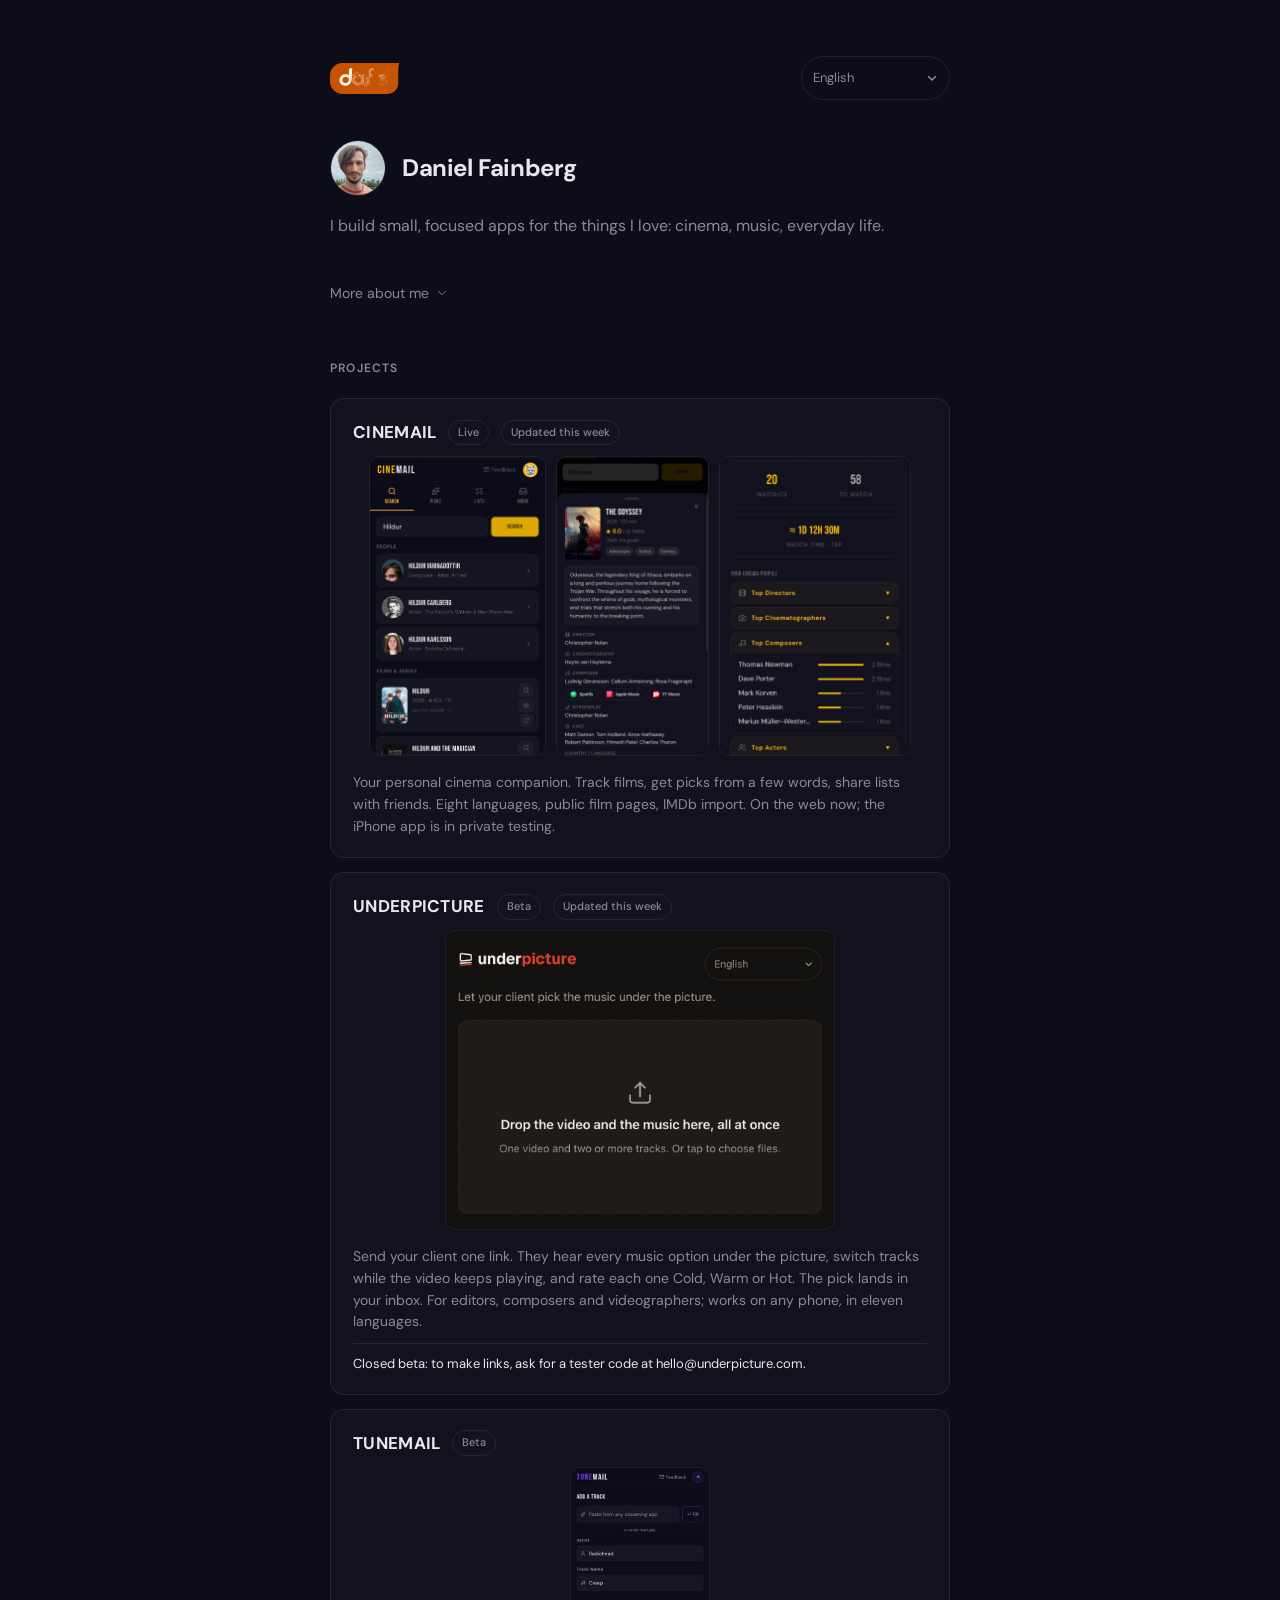
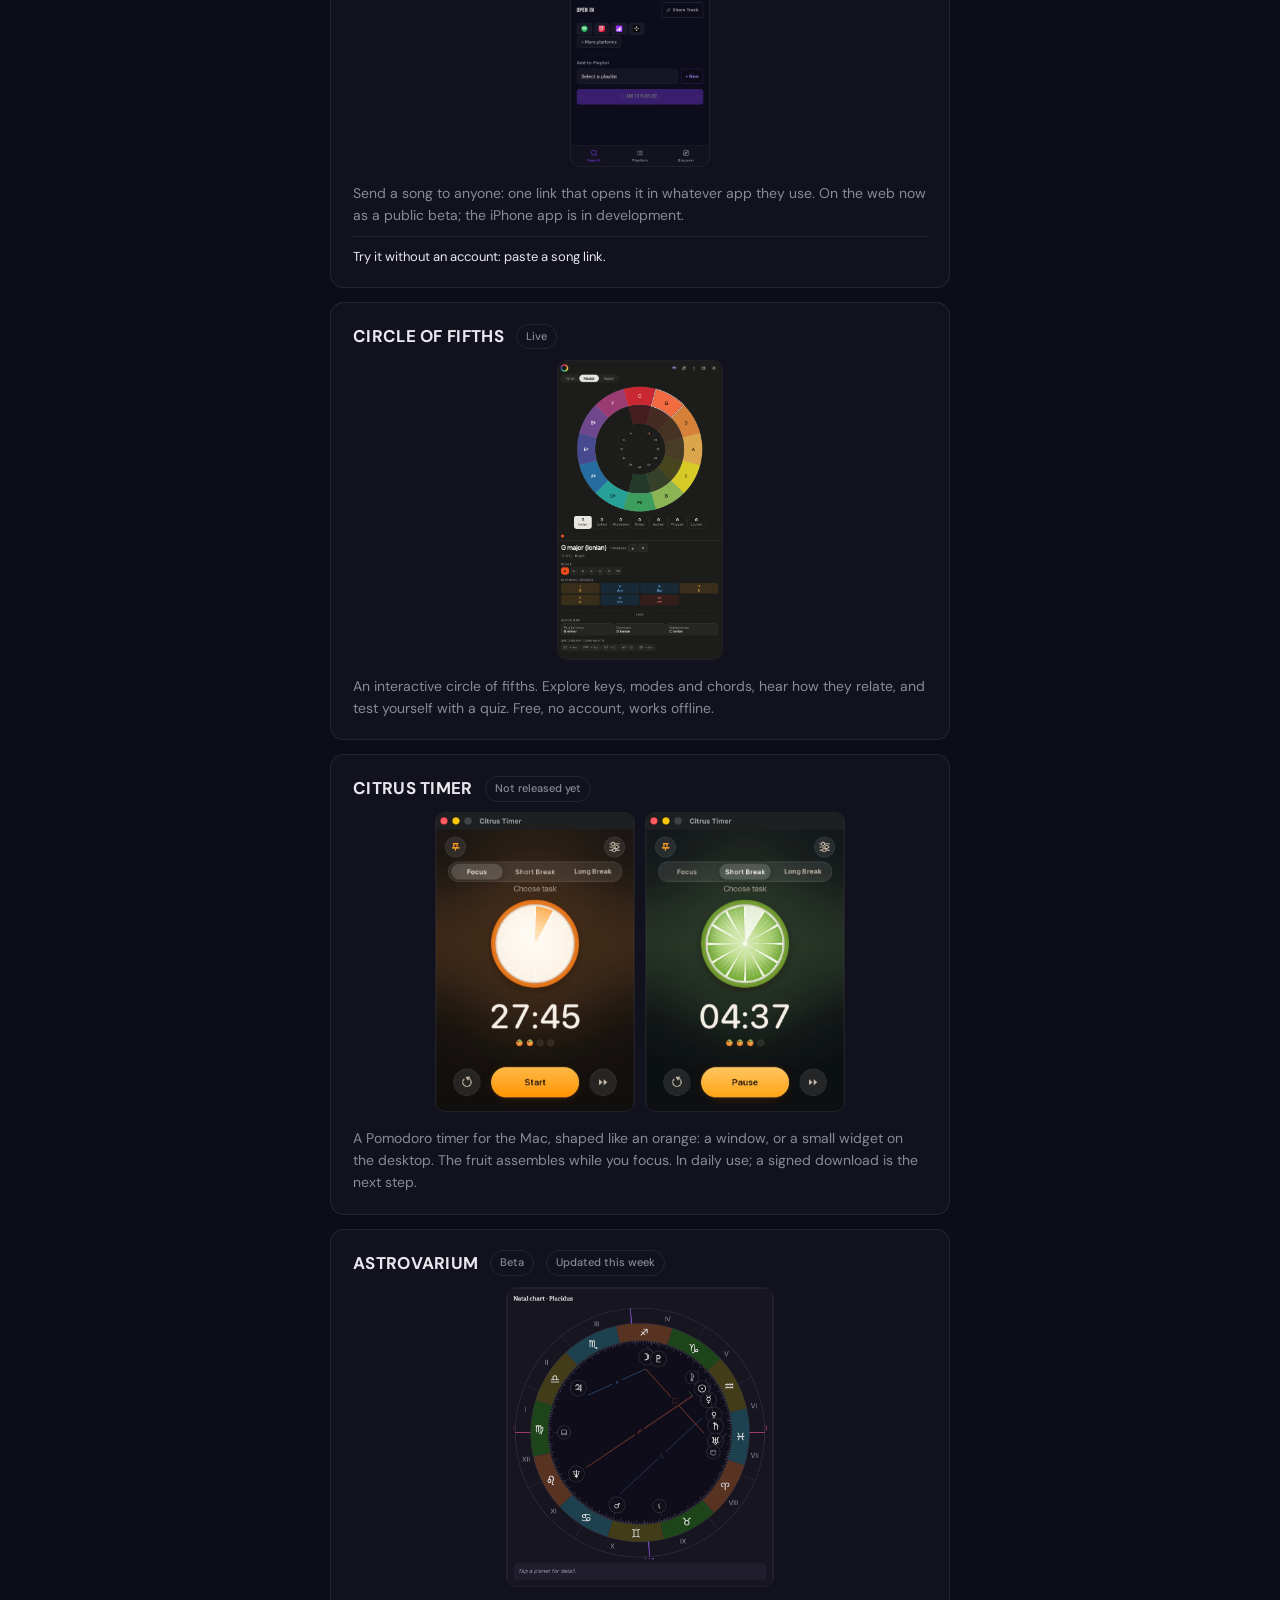
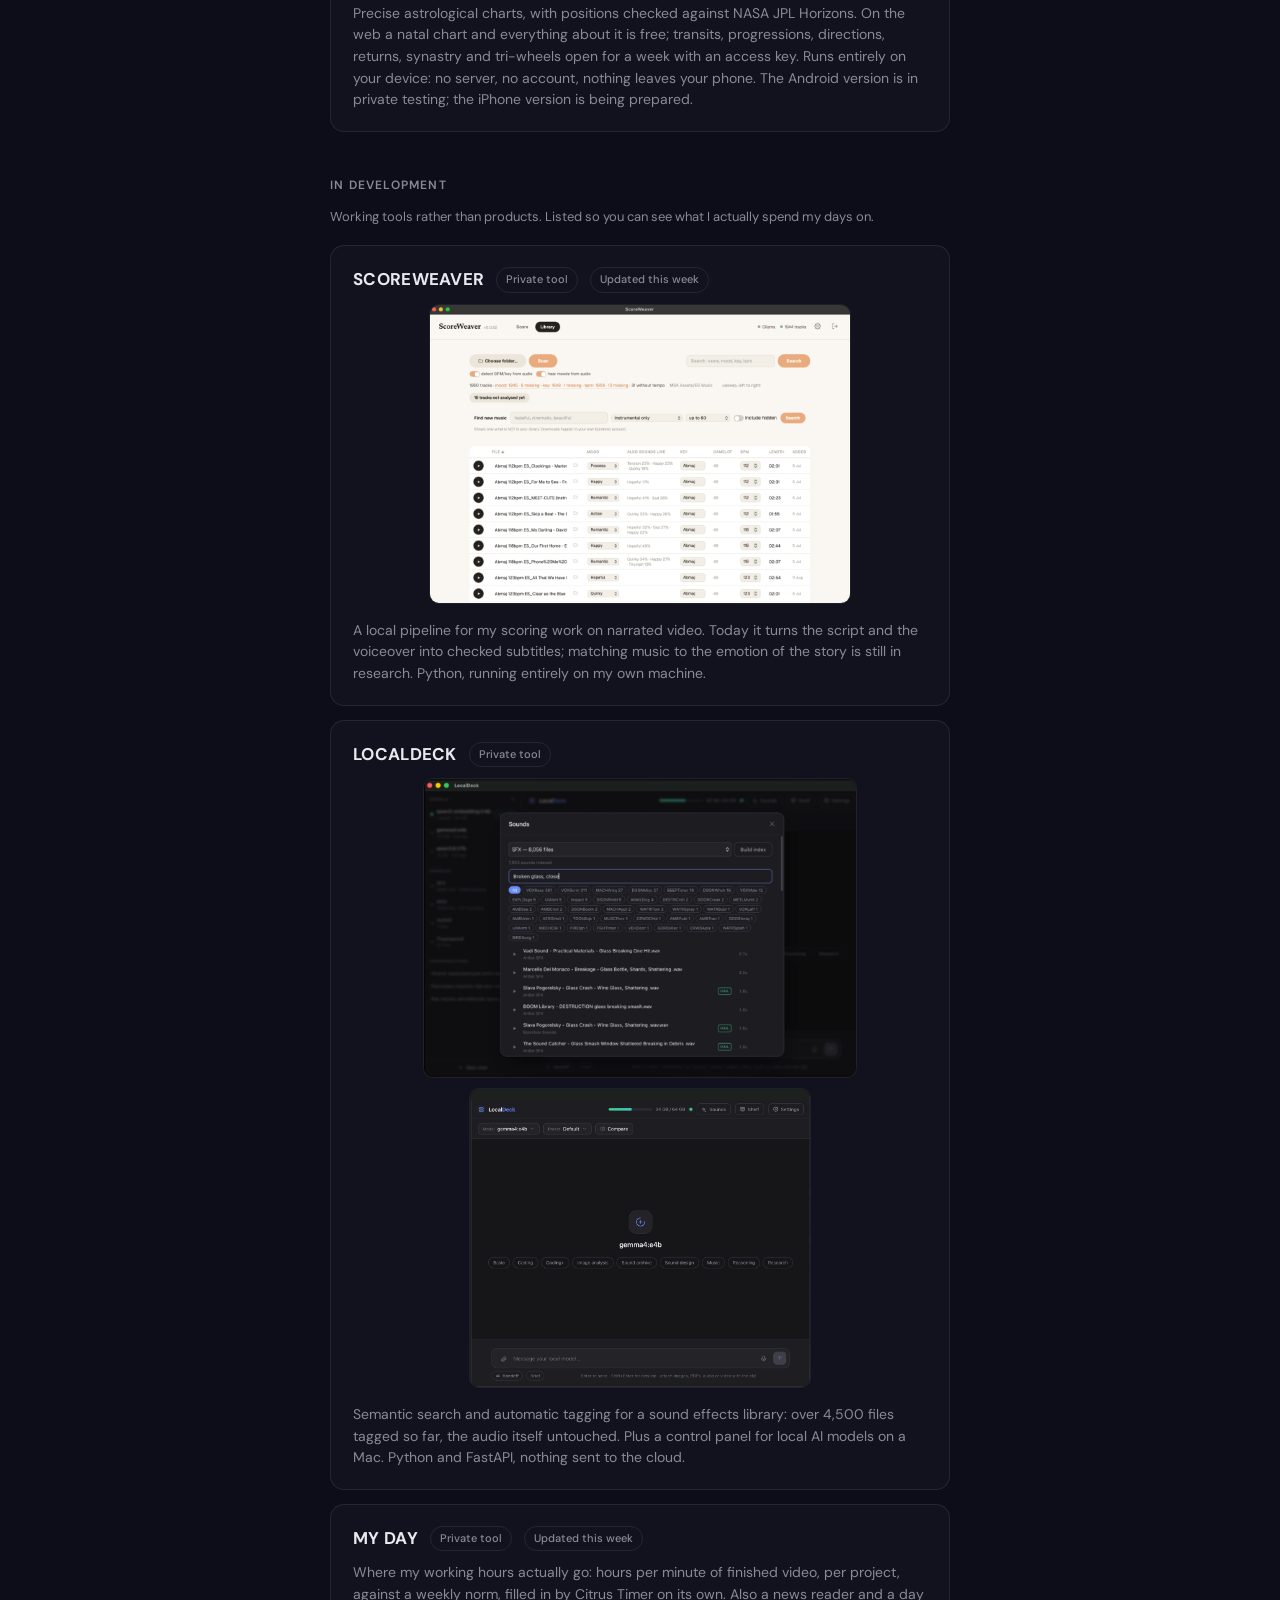
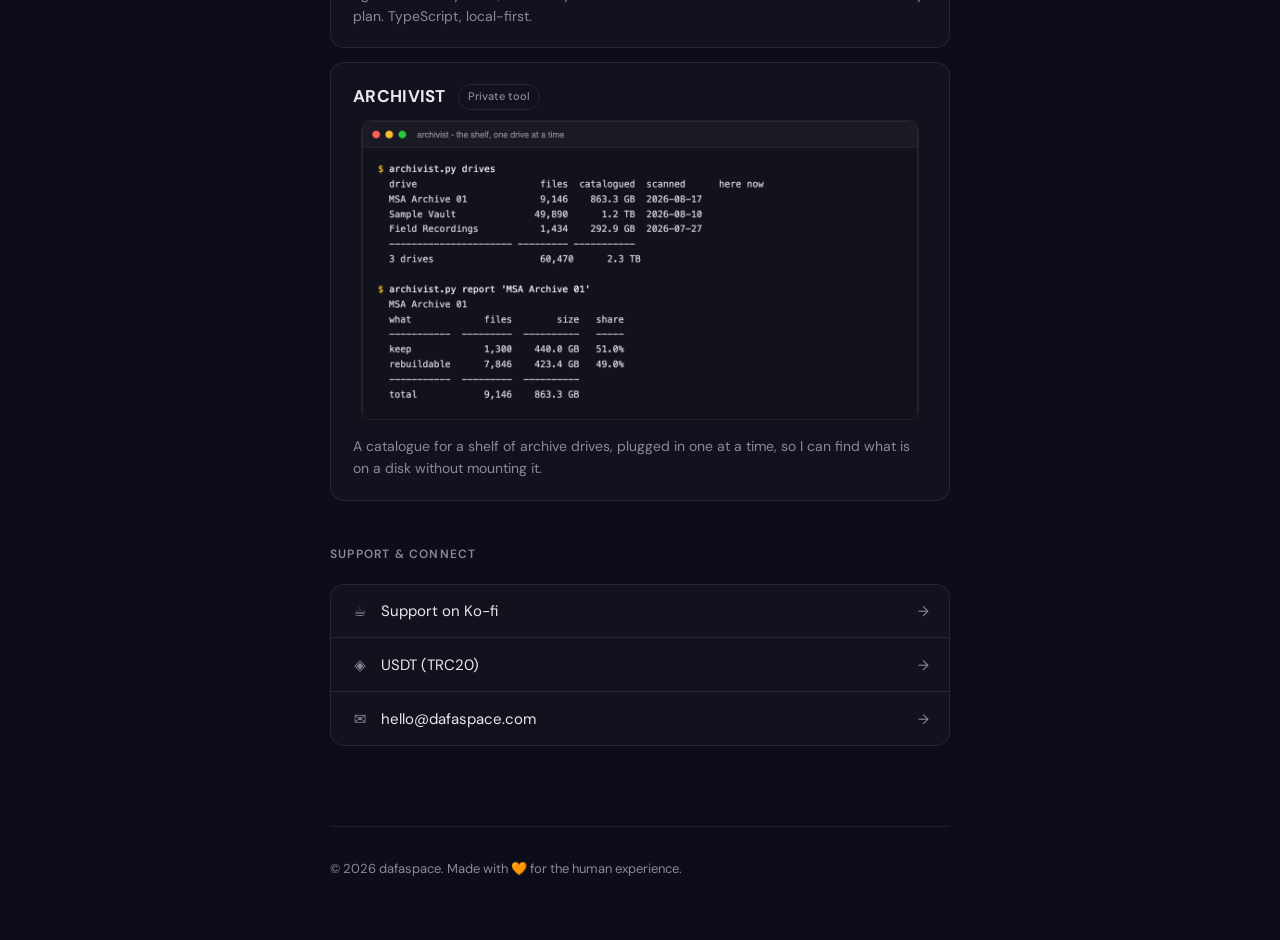
==== commit 5b8e1f84: "Arabic: the site's 13th language, right to left like Hebrew, system face until the partner font is a" ====
--- a/index.html
+++ b/index.html
@@ -432,8 +432,9 @@
   <link rel="alternate" hreflang="tr" href="https://dafaspace.com/tr/">
   <link rel="alternate" hreflang="ja" href="https://dafaspace.com/ja/">
   <link rel="alternate" hreflang="he" href="https://dafaspace.com/he/">
+  <link rel="alternate" hreflang="ar" href="https://dafaspace.com/ar/">
   <link rel="alternate" hreflang="x-default" href="https://dafaspace.com/">
-  <script>window.SITE_LANGS = [{"code":"en","name":"English","dir":"ltr","path":"/"},{"code":"ru","name":"Русский","dir":"ltr","path":"/ru/","offer":{"text":"Открыть эту страницу на русском?","yes":"Открыть","close":"Закрыть"}},{"code":"uk","name":"Українська","dir":"ltr","path":"/uk/","offer":{"text":"Відкрити цю сторінку українською?","yes":"Відкрити","close":"Закрити"}},{"code":"ka","name":"ქართული","dir":"ltr","path":"/ka/","offer":{"text":"გავხსნა ეს გვერდი ქართულად?","yes":"გახსნა","close":"დახურვა"}},{"code":"es","name":"Español","dir":"ltr","path":"/es/","offer":{"text":"¿Abrir esta página en español?","yes":"Abrir","close":"Cerrar"}},{"code":"pt-BR","name":"Português (Brasil)","dir":"ltr","path":"/pt-BR/","offer":{"text":"Abrir esta página em português?","yes":"Abrir","close":"Fechar"}},{"code":"fr","name":"Français","dir":"ltr","path":"/fr/","offer":{"text":"Ouvrir cette page en français ?","yes":"Ouvrir","close":"Fermer"}},{"code":"de","name":"Deutsch","dir":"ltr","path":"/de/","offer":{"text":"Diese Seite auf Deutsch öffnen?","yes":"Öffnen","close":"Schließen"}},{"code":"it","name":"Italiano","dir":"ltr","path":"/it/","offer":{"text":"Aprire questa pagina in italiano?","yes":"Apri","close":"Chiudi"}},{"code":"tr","name":"Türkçe","dir":"ltr","path":"/tr/","offer":{"text":"Bu sayfa Türkçe açılsın mı?","yes":"Aç","close":"Kapat"}},{"code":"ja","name":"日本語","dir":"ltr","path":"/ja/","offer":{"text":"このページを日本語で開きますか？","yes":"開く","close":"閉じる"}},{"code":"he","name":"עברית","dir":"rtl","path":"/he/","offer":{"text":"לפתוח את הדף הזה בעברית?","yes":"פתיחה","close":"סגירה"}}]</script>
+  <script>window.SITE_LANGS = [{"code":"en","name":"English","dir":"ltr","path":"/"},{"code":"ru","name":"Русский","dir":"ltr","path":"/ru/","offer":{"text":"Открыть эту страницу на русском?","yes":"Открыть","close":"Закрыть"}},{"code":"uk","name":"Українська","dir":"ltr","path":"/uk/","offer":{"text":"Відкрити цю сторінку українською?","yes":"Відкрити","close":"Закрити"}},{"code":"ka","name":"ქართული","dir":"ltr","path":"/ka/","offer":{"text":"გავხსნა ეს გვერდი ქართულად?","yes":"გახსნა","close":"დახურვა"}},{"code":"es","name":"Español","dir":"ltr","path":"/es/","offer":{"text":"¿Abrir esta página en español?","yes":"Abrir","close":"Cerrar"}},{"code":"pt-BR","name":"Português (Brasil)","dir":"ltr","path":"/pt-BR/","offer":{"text":"Abrir esta página em português?","yes":"Abrir","close":"Fechar"}},{"code":"fr","name":"Français","dir":"ltr","path":"/fr/","offer":{"text":"Ouvrir cette page en français ?","yes":"Ouvrir","close":"Fermer"}},{"code":"de","name":"Deutsch","dir":"ltr","path":"/de/","offer":{"text":"Diese Seite auf Deutsch öffnen?","yes":"Öffnen","close":"Schließen"}},{"code":"it","name":"Italiano","dir":"ltr","path":"/it/","offer":{"text":"Aprire questa pagina in italiano?","yes":"Apri","close":"Chiudi"}},{"code":"tr","name":"Türkçe","dir":"ltr","path":"/tr/","offer":{"text":"Bu sayfa Türkçe açılsın mı?","yes":"Aç","close":"Kapat"}},{"code":"ja","name":"日本語","dir":"ltr","path":"/ja/","offer":{"text":"このページを日本語で開きますか？","yes":"開く","close":"閉じる"}},{"code":"he","name":"עברית","dir":"rtl","path":"/he/","offer":{"text":"לפתוח את הדף הזה בעברית?","yes":"פתיחה","close":"סגירה"}},{"code":"ar","name":"العربية","dir":"rtl","path":"/ar/","offer":{"text":"هل تريد فتح هذه الصفحة بالعربية؟","yes":"فتح","close":"إغلاق"}}]</script>
   <!-- I18N:END -->
 
   <!-- FRESH:START - written weekly by _portfolio/site-weekly.mjs. Do not hand-edit
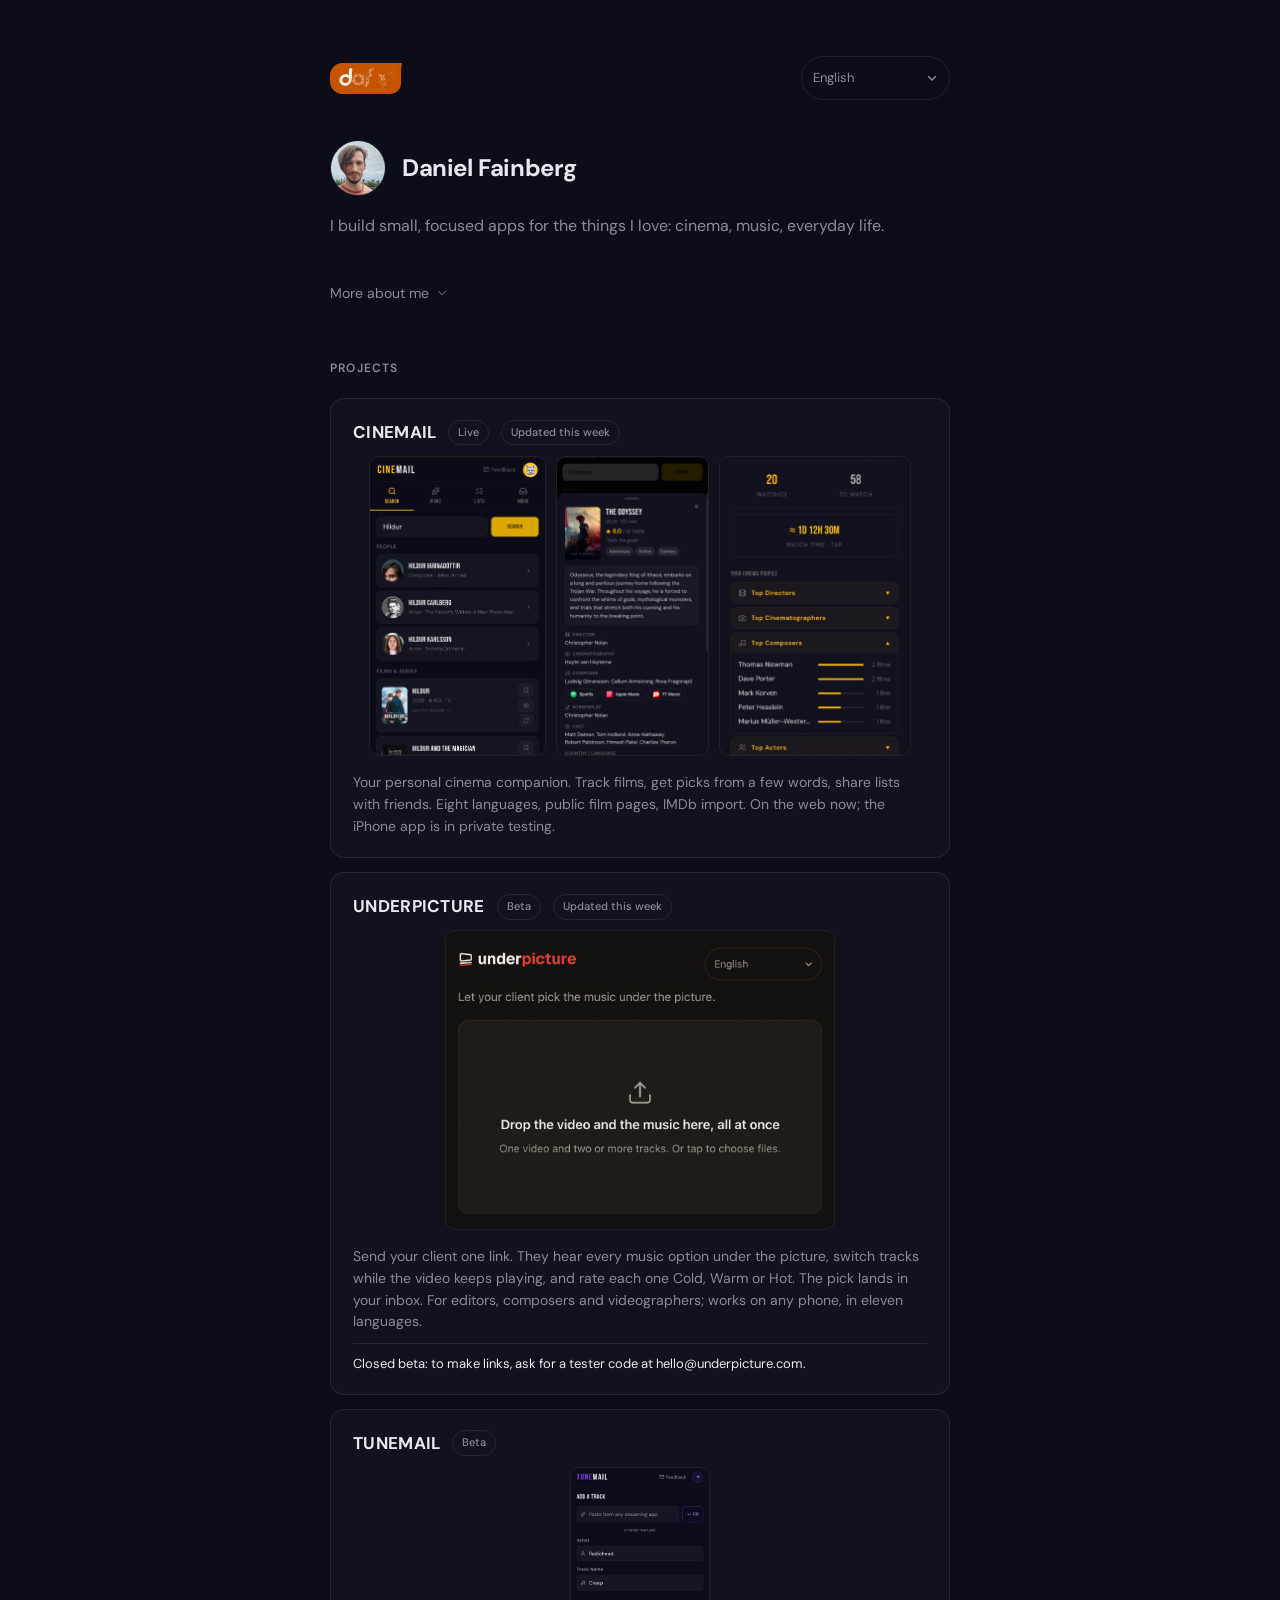
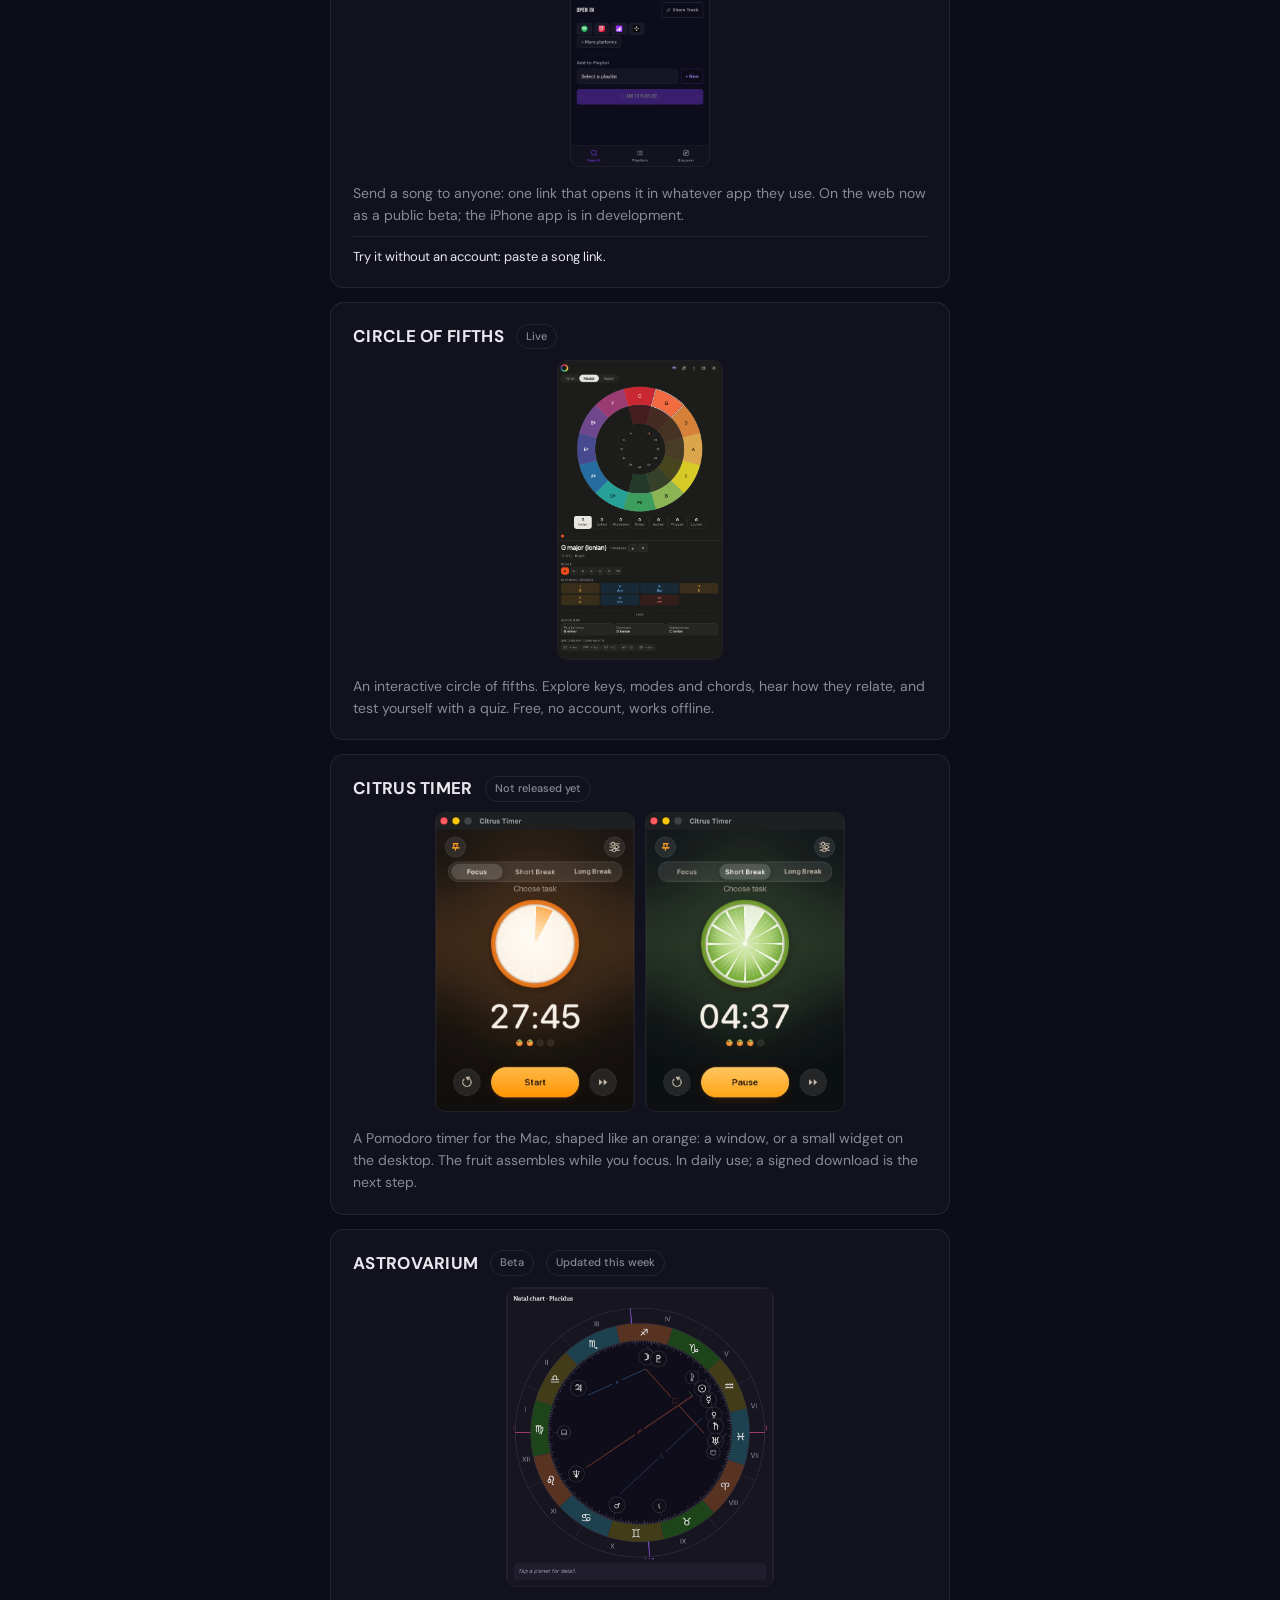
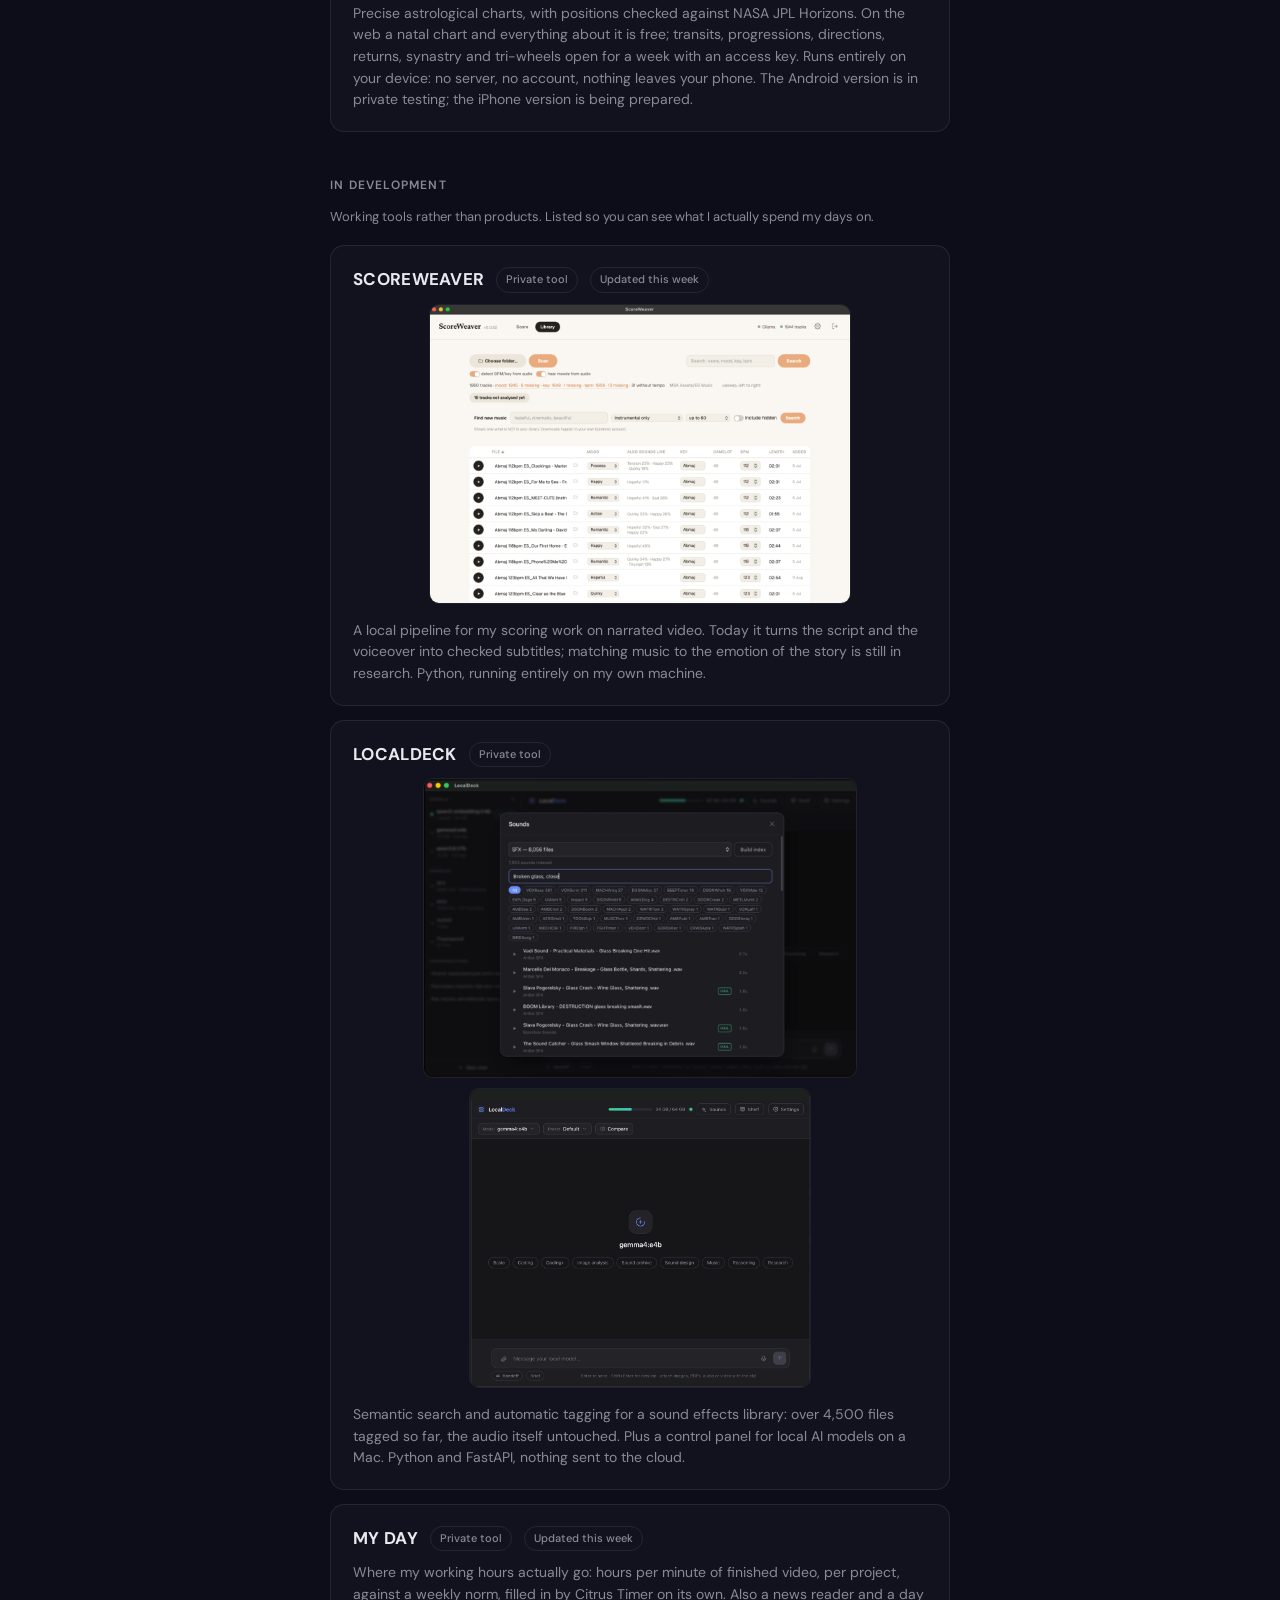
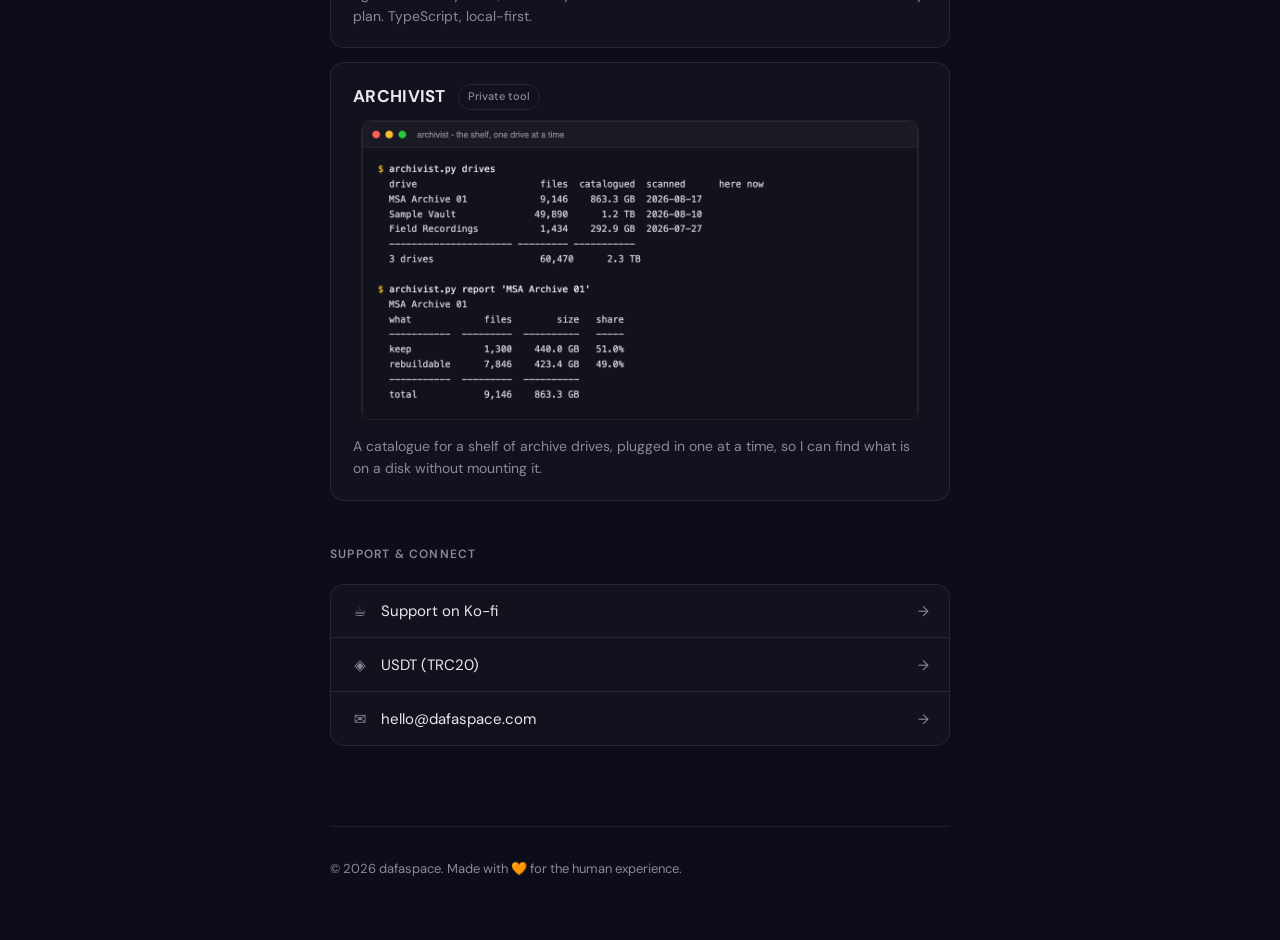
==== commit 2ac3a3e1: "Noto Sans Arabic beside DM Sans: static 400 and 700, self-hosted with its unicode-range and OFL text" ====
--- a/index.html
+++ b/index.html
@@ -69,6 +69,22 @@
       src: url(fonts/ibm-plex-sans-hebrew-hebrew-700.woff2) format('woff2');
       unicode-range: U+0307-0308, U+0590-05FF, U+200C-2010, U+20AA, U+25CC, U+FB1D-FB4F;
     }
+    @font-face {
+      font-family: 'Noto Sans Arabic';
+      font-style: normal;
+      font-weight: 400;
+      font-display: swap;
+      src: url(fonts/noto-sans-arabic-arabic-400.woff2) format('woff2');
+      unicode-range: U+0600-06FF, U+0750-077F, U+0870-0891, U+0897-08E1, U+08E3-08FF, U+200C-200E, U+2010-2011, U+204F, U+2E41, U+FB50-FDFF, U+FE70-FE74, U+FE76-FEFC, U+102E0-102FB, U+10E60-10E7E, U+10EC2-10EC7, U+10EC9-10EEE, U+10EF0-10EFF, U+1EE00-1EEFF;
+    }
+    @font-face {
+      font-family: 'Noto Sans Arabic';
+      font-style: normal;
+      font-weight: 700;
+      font-display: swap;
+      src: url(fonts/noto-sans-arabic-arabic-700.woff2) format('woff2');
+      unicode-range: U+0600-06FF, U+0750-077F, U+0870-0891, U+0897-08E1, U+08E3-08FF, U+200C-200E, U+2010-2011, U+204F, U+2E41, U+FB50-FDFF, U+FE70-FE74, U+FE76-FEFC, U+102E0-102FB, U+10E60-10E7E, U+10EC2-10EC7, U+10EC9-10EEE, U+10EF0-10EFF, U+1EE00-1EEFF;
+    }
 
     *, *::before, *::after { box-sizing: border-box; margin: 0; padding: 0; }
 
@@ -85,7 +101,7 @@
     html, body {
       background: var(--bg);
       color: var(--text);
-      font-family: 'DM Sans', 'Geist', 'Noto Sans Georgian', 'IBM Plex Sans Hebrew', 'Noto Sans JP', system-ui, -apple-system, BlinkMacSystemFont, sans-serif;
+      font-family: 'DM Sans', 'Geist', 'Noto Sans Georgian', 'IBM Plex Sans Hebrew', 'Noto Sans Arabic', 'Noto Sans JP', system-ui, -apple-system, BlinkMacSystemFont, sans-serif;
       font-size: 16px;
       line-height: 1.6;
       -webkit-font-smoothing: antialiased;
@@ -238,6 +254,8 @@
     /* Headings in the script partners: bold, and Georgian on its condensed width (family rule). */
     :lang(ka) h2, :lang(he) h2, :lang(ja) h2 { font-weight: 700; }
     :lang(ka) h2 { font-stretch: 62.5%; }
+    /* Arabic letters join: tracking breaks the joins, and the script has no capitals */
+    :lang(ar) h2 { font-weight: 700; letter-spacing: 0; text-transform: none; }
 
     /* Project card */
     .project {
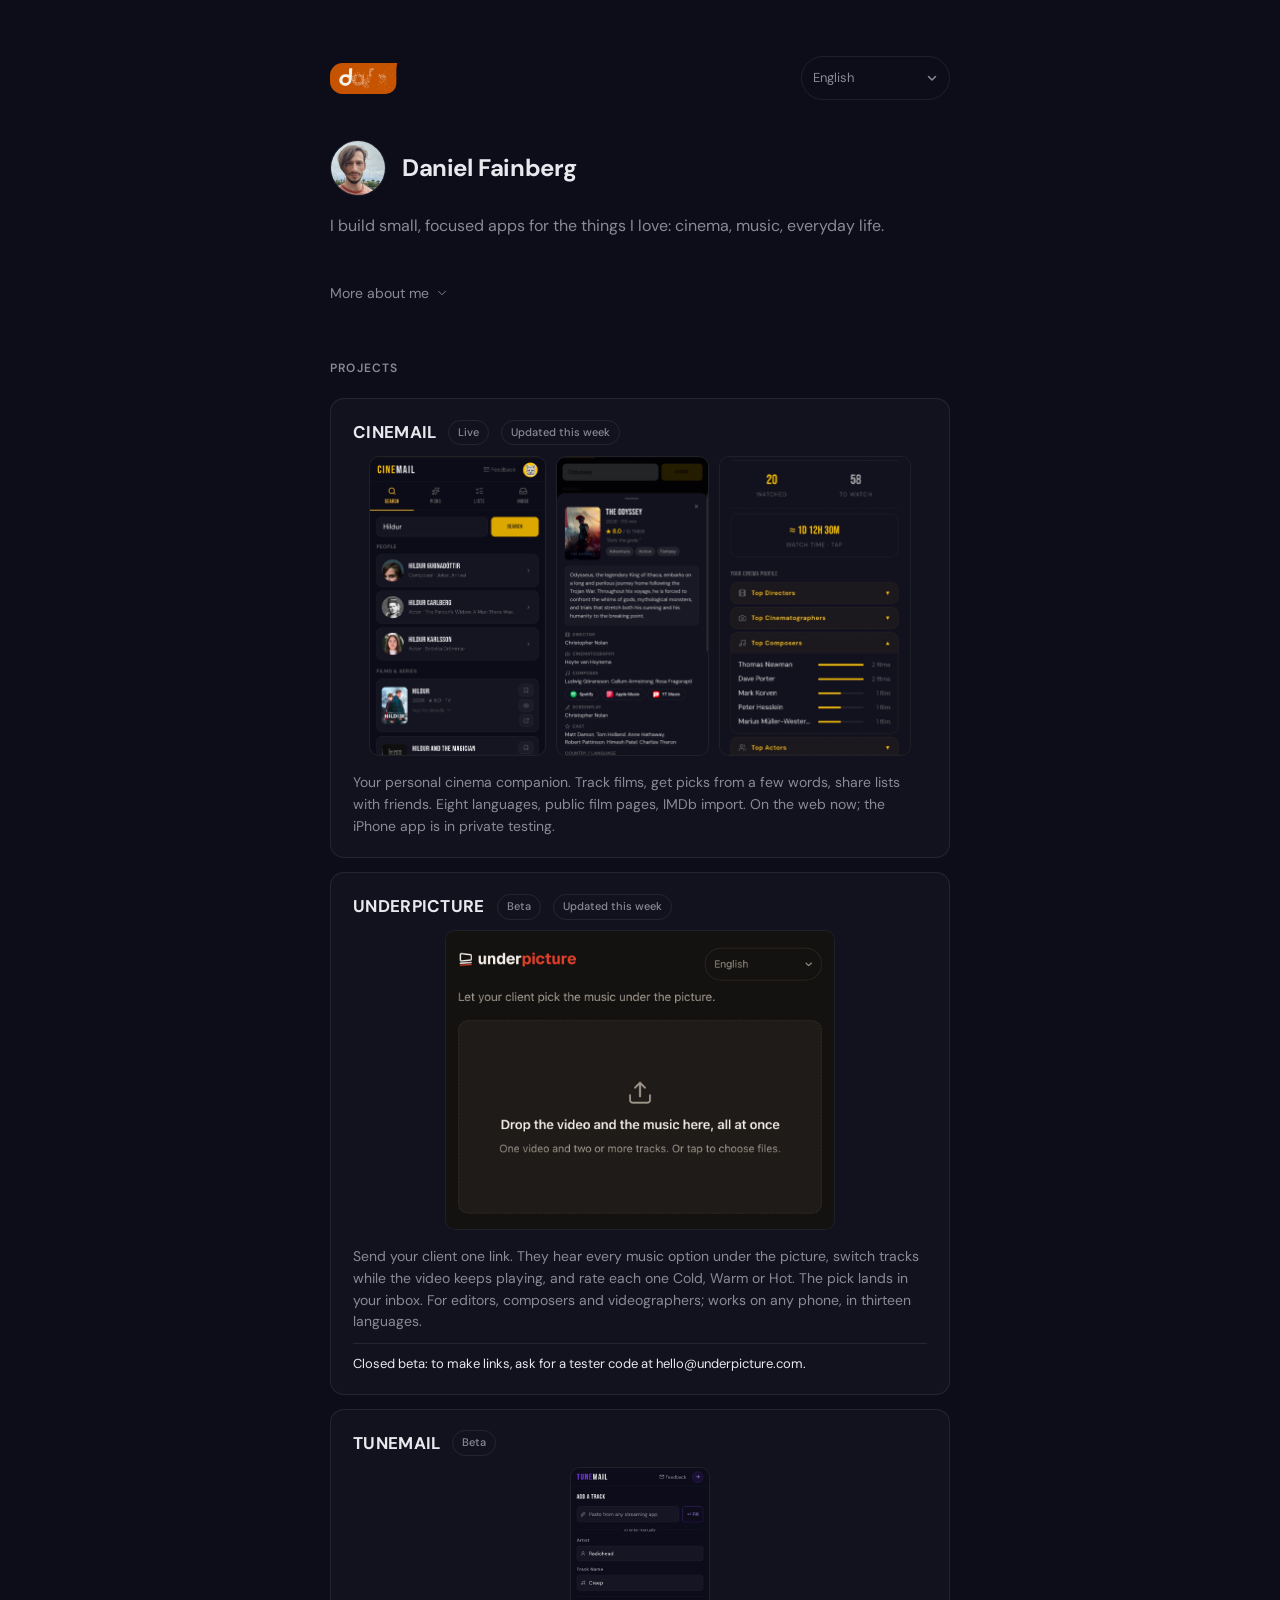
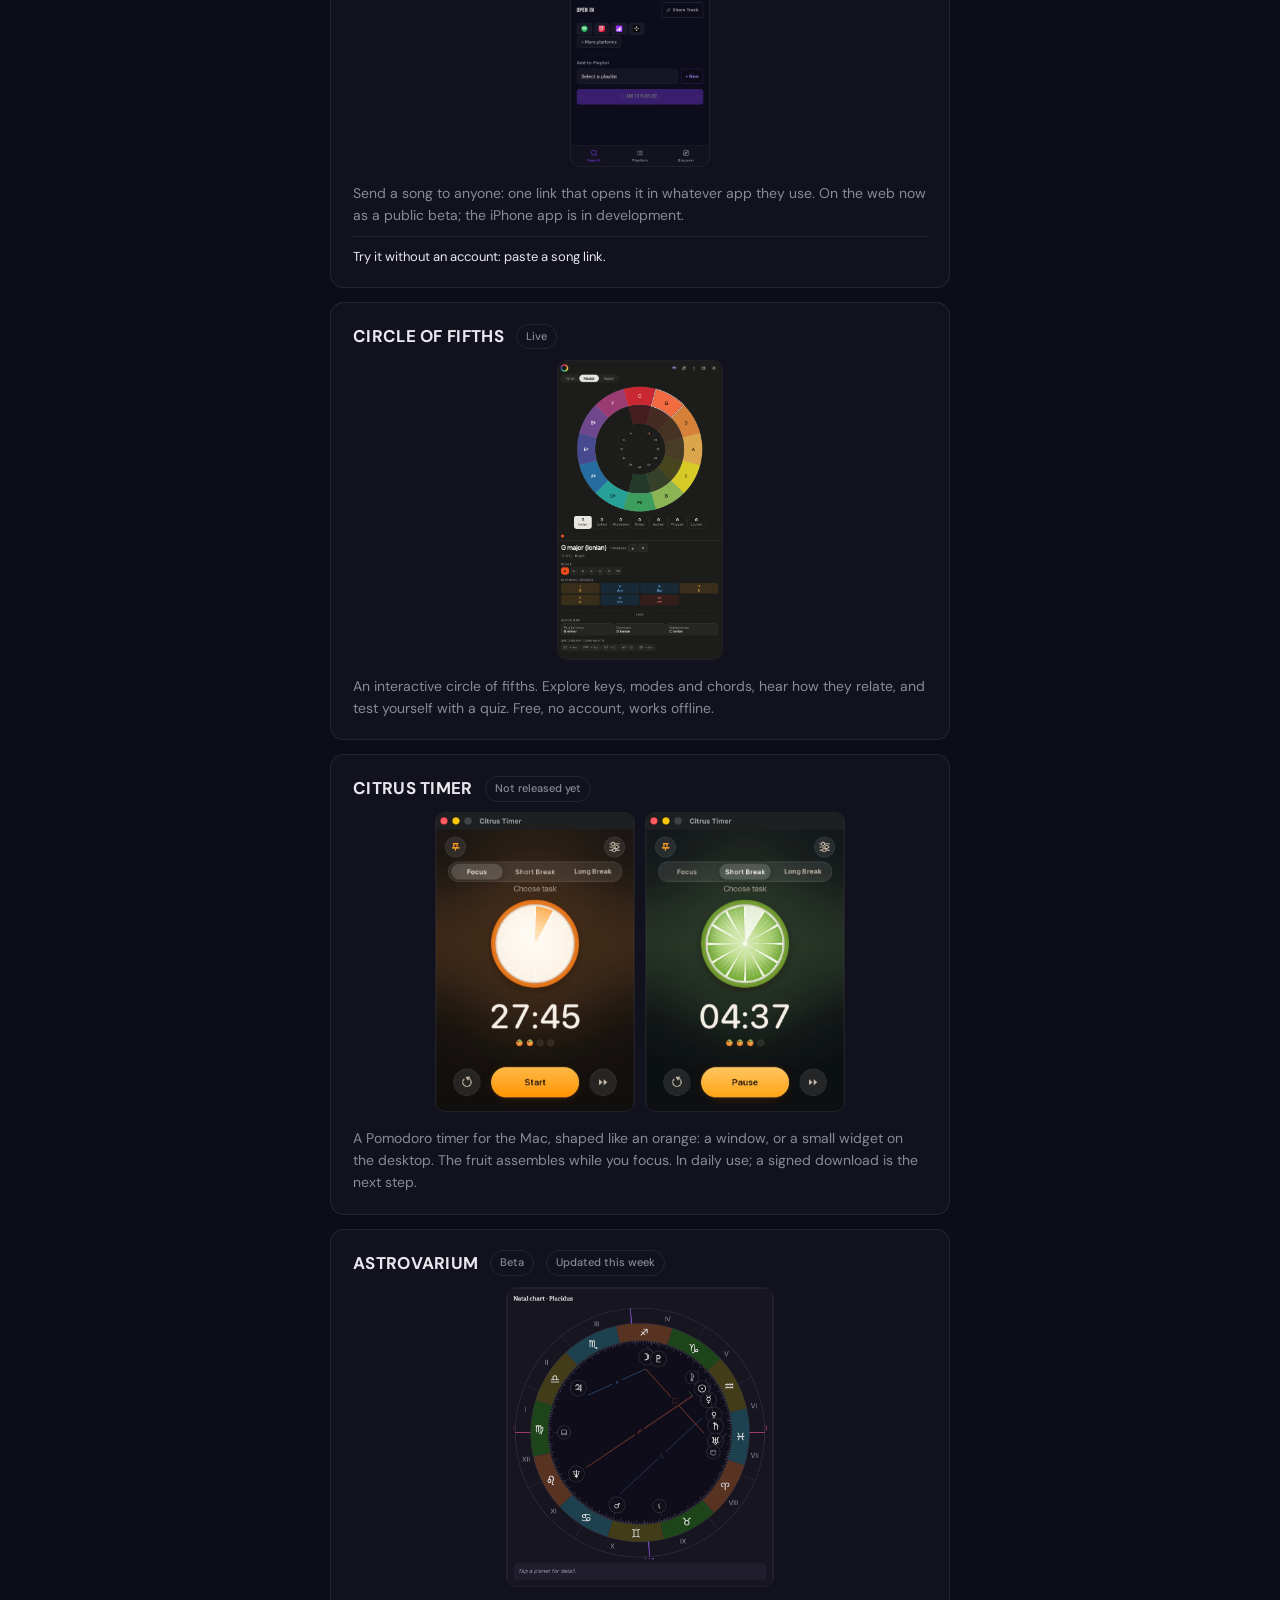
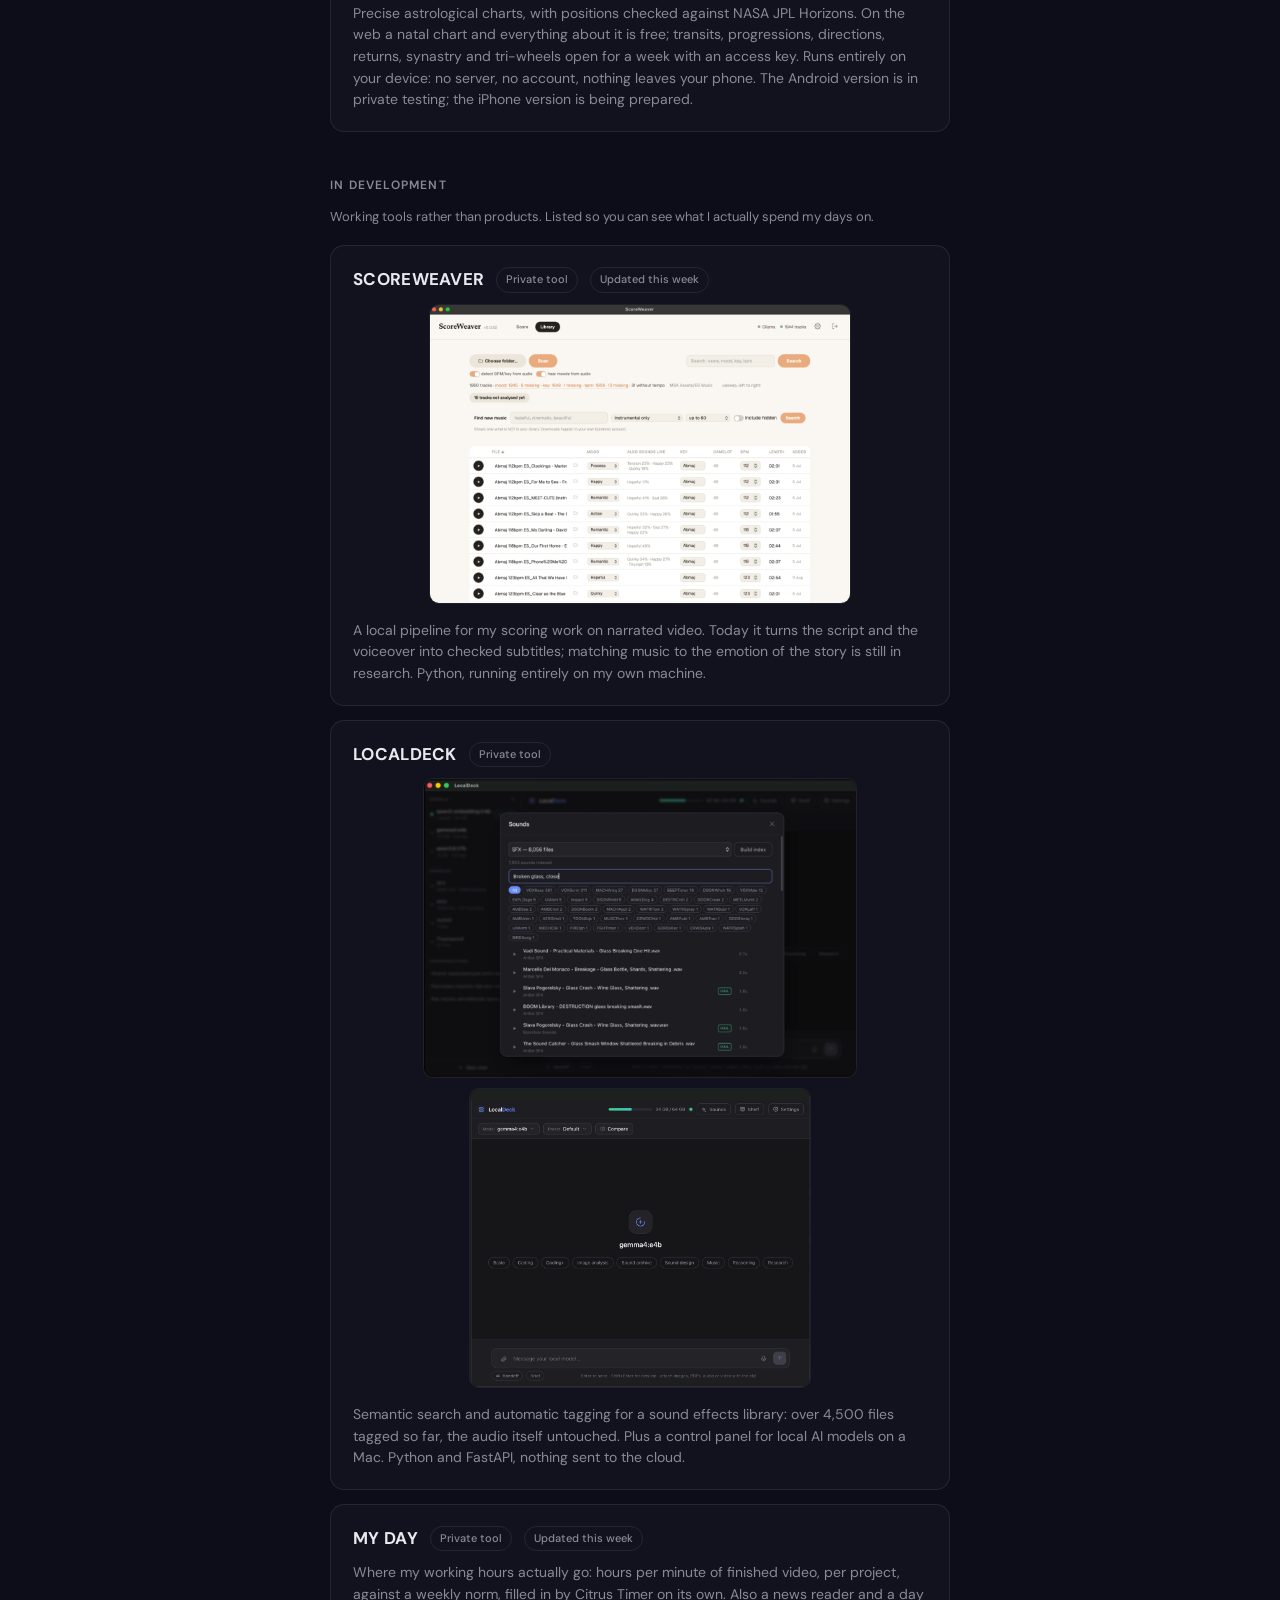
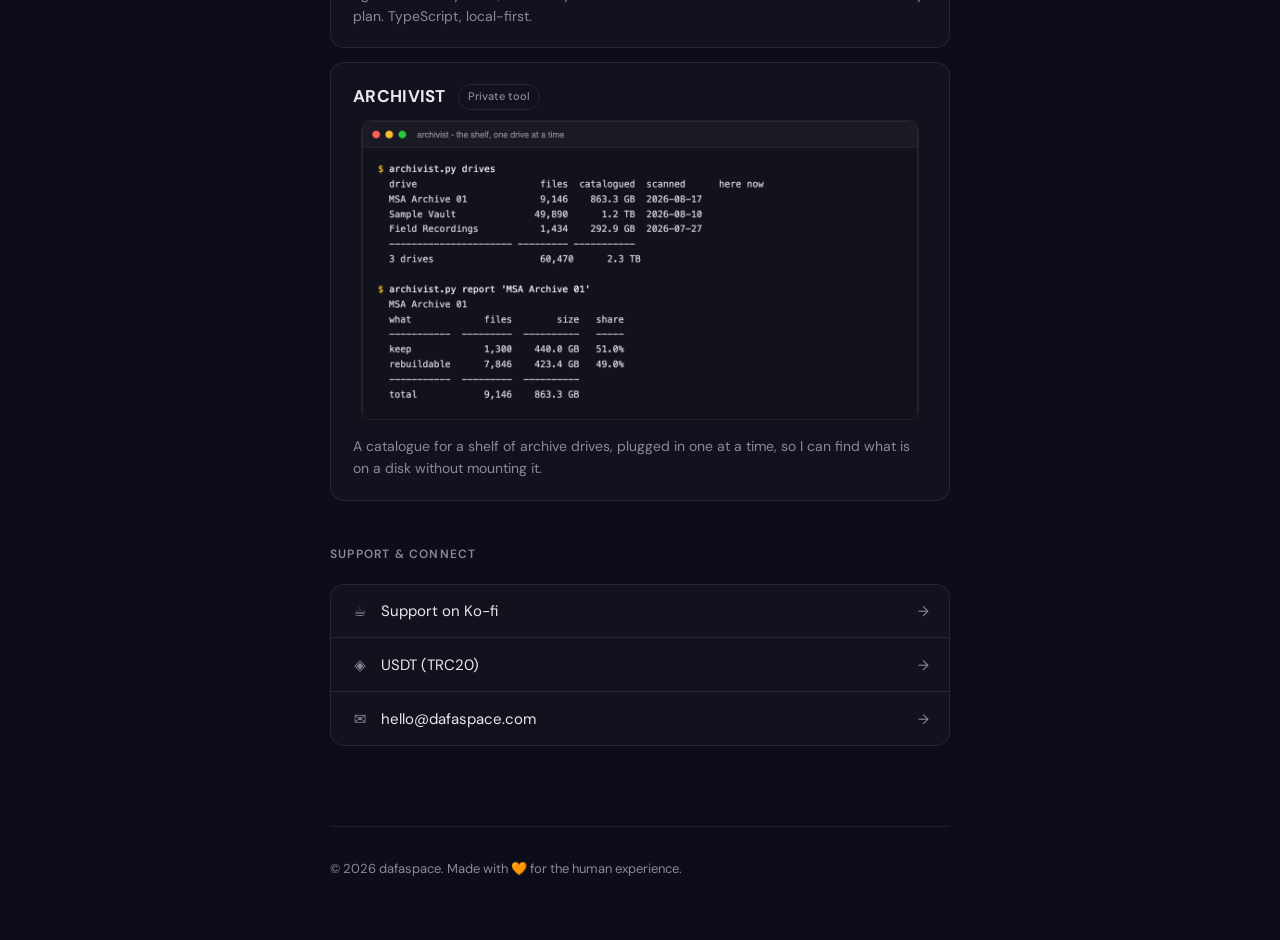
==== commit f7793d8d: "Underpicture card: thirteen languages (Georgian and Arabic are live there), in every language" ====
--- a/index.html
+++ b/index.html
@@ -520,7 +520,7 @@
           <div class="project-status" data-t="status.beta">Beta</div>
           <div class="fresh" data-t="badge.fresh">Updated this week</div>
         </div>
-        <div class="project-desc" data-t="underpicture.desc">Send your client one link. They hear every music option under the picture, switch tracks while the video keeps playing, and rate each one Cold, Warm or Hot. The pick lands in your inbox. For editors, composers and videographers; works on any phone, in eleven languages.</div>
+        <div class="project-desc" data-t="underpicture.desc">Send your client one link. They hear every music option under the picture, switch tracks while the video keeps playing, and rate each one Cold, Warm or Hot. The pick lands in your inbox. For editors, composers and videographers; works on any phone, in thirteen languages.</div>
         <div class="project-note" data-t="underpicture.note">Closed beta: to make links, ask for a tester code at hello@underpicture.com.</div>
       </a>
 
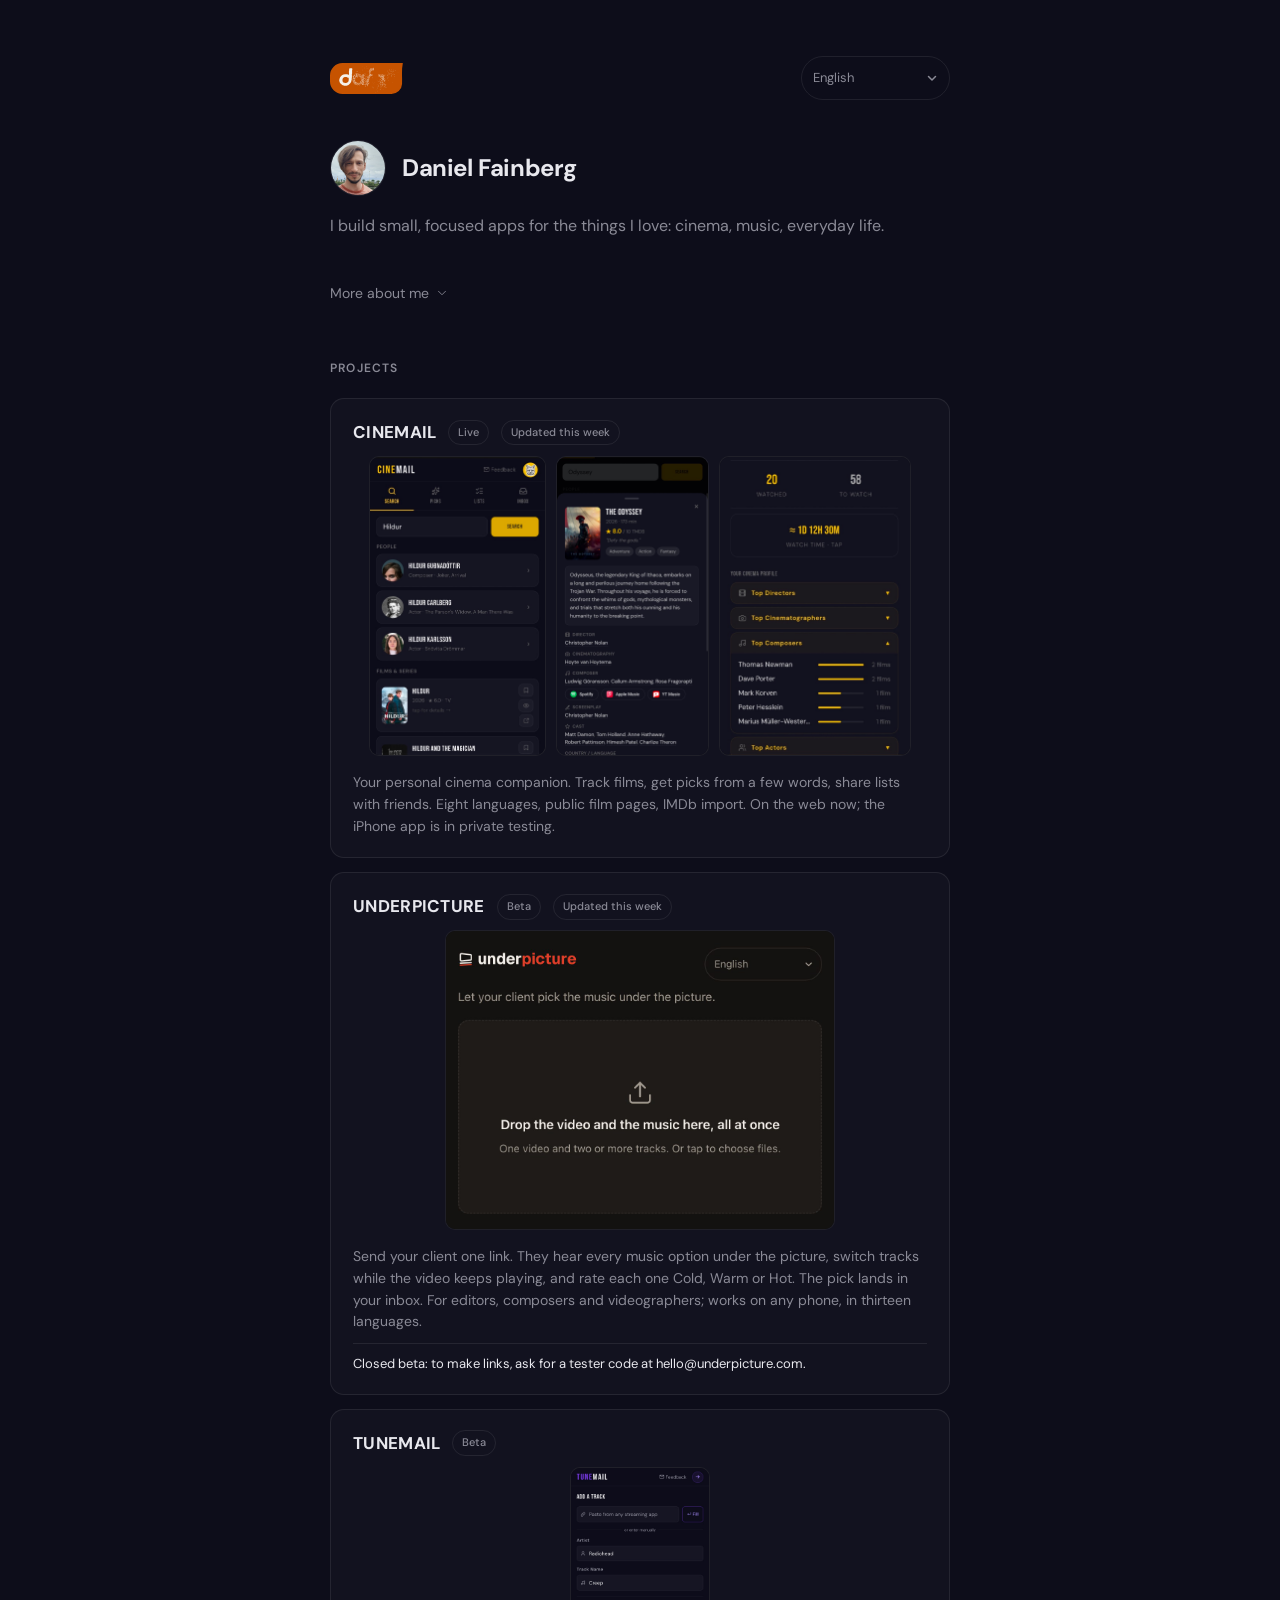
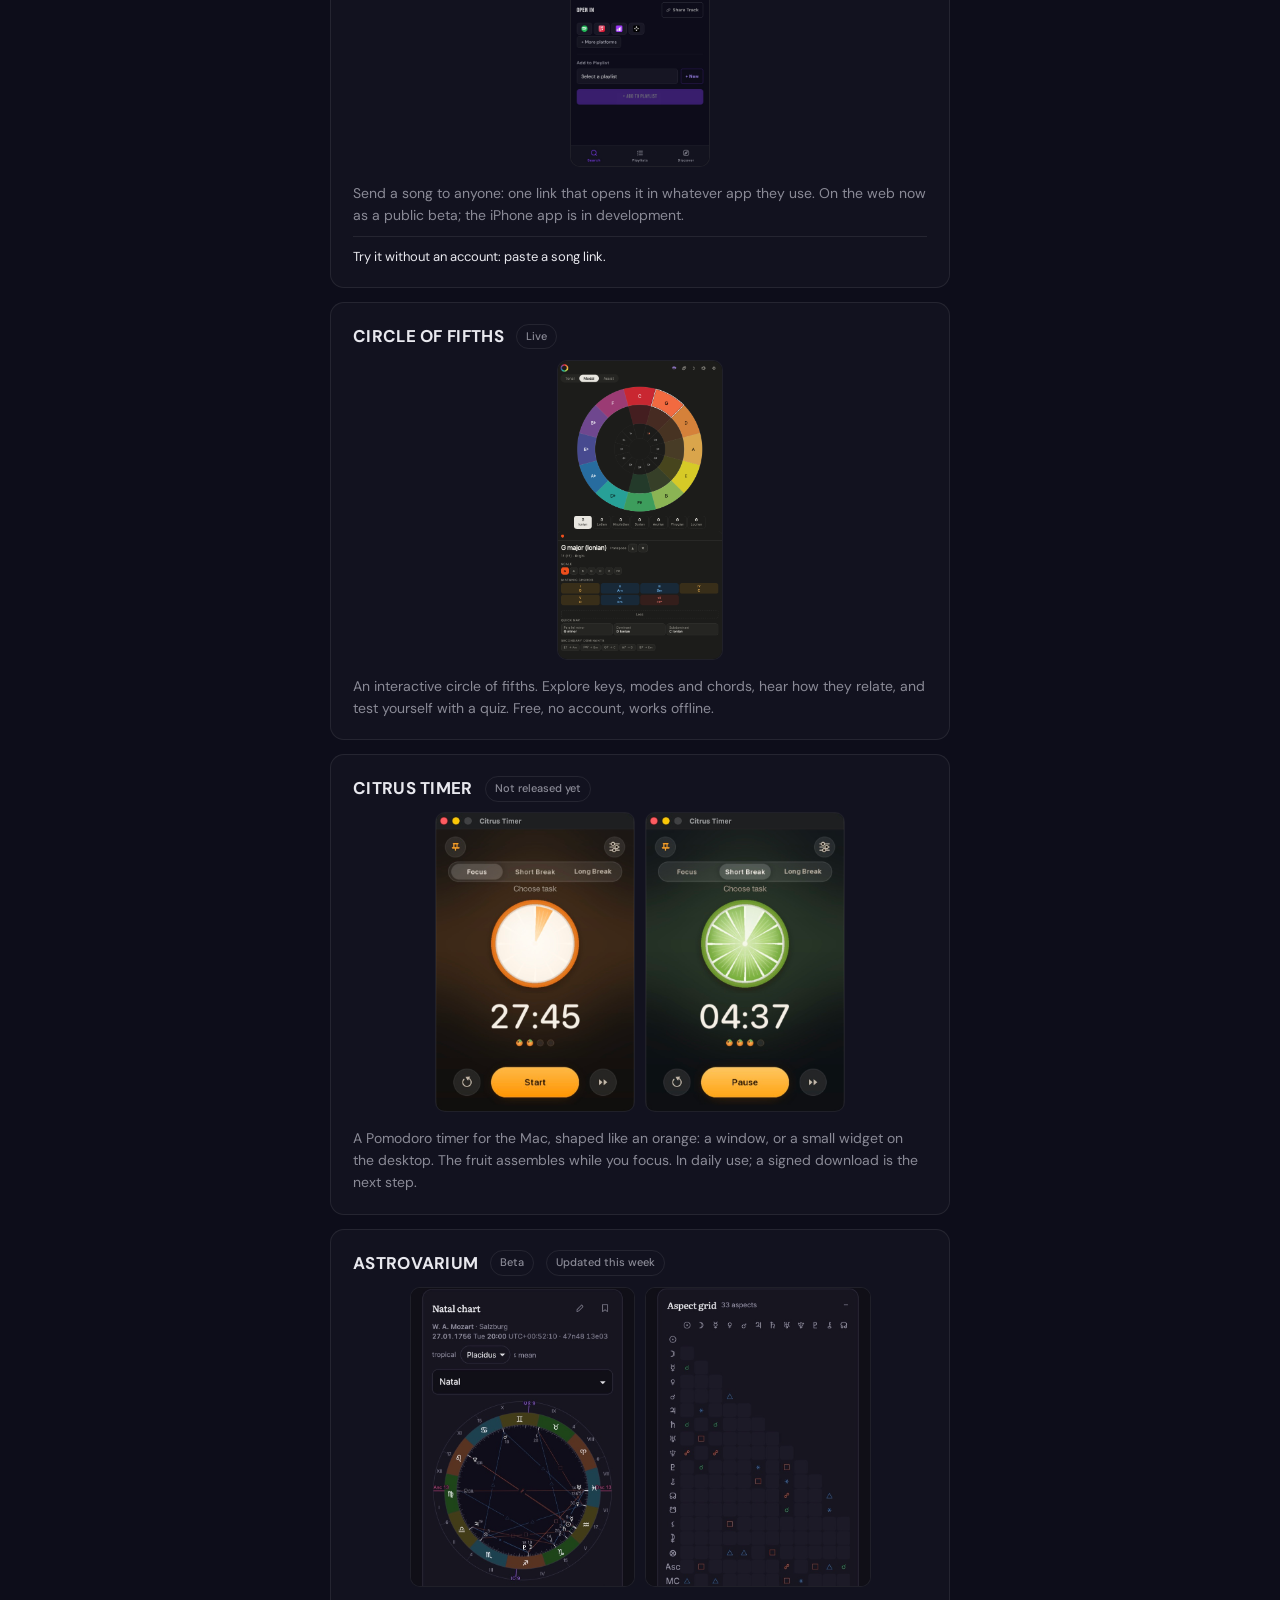
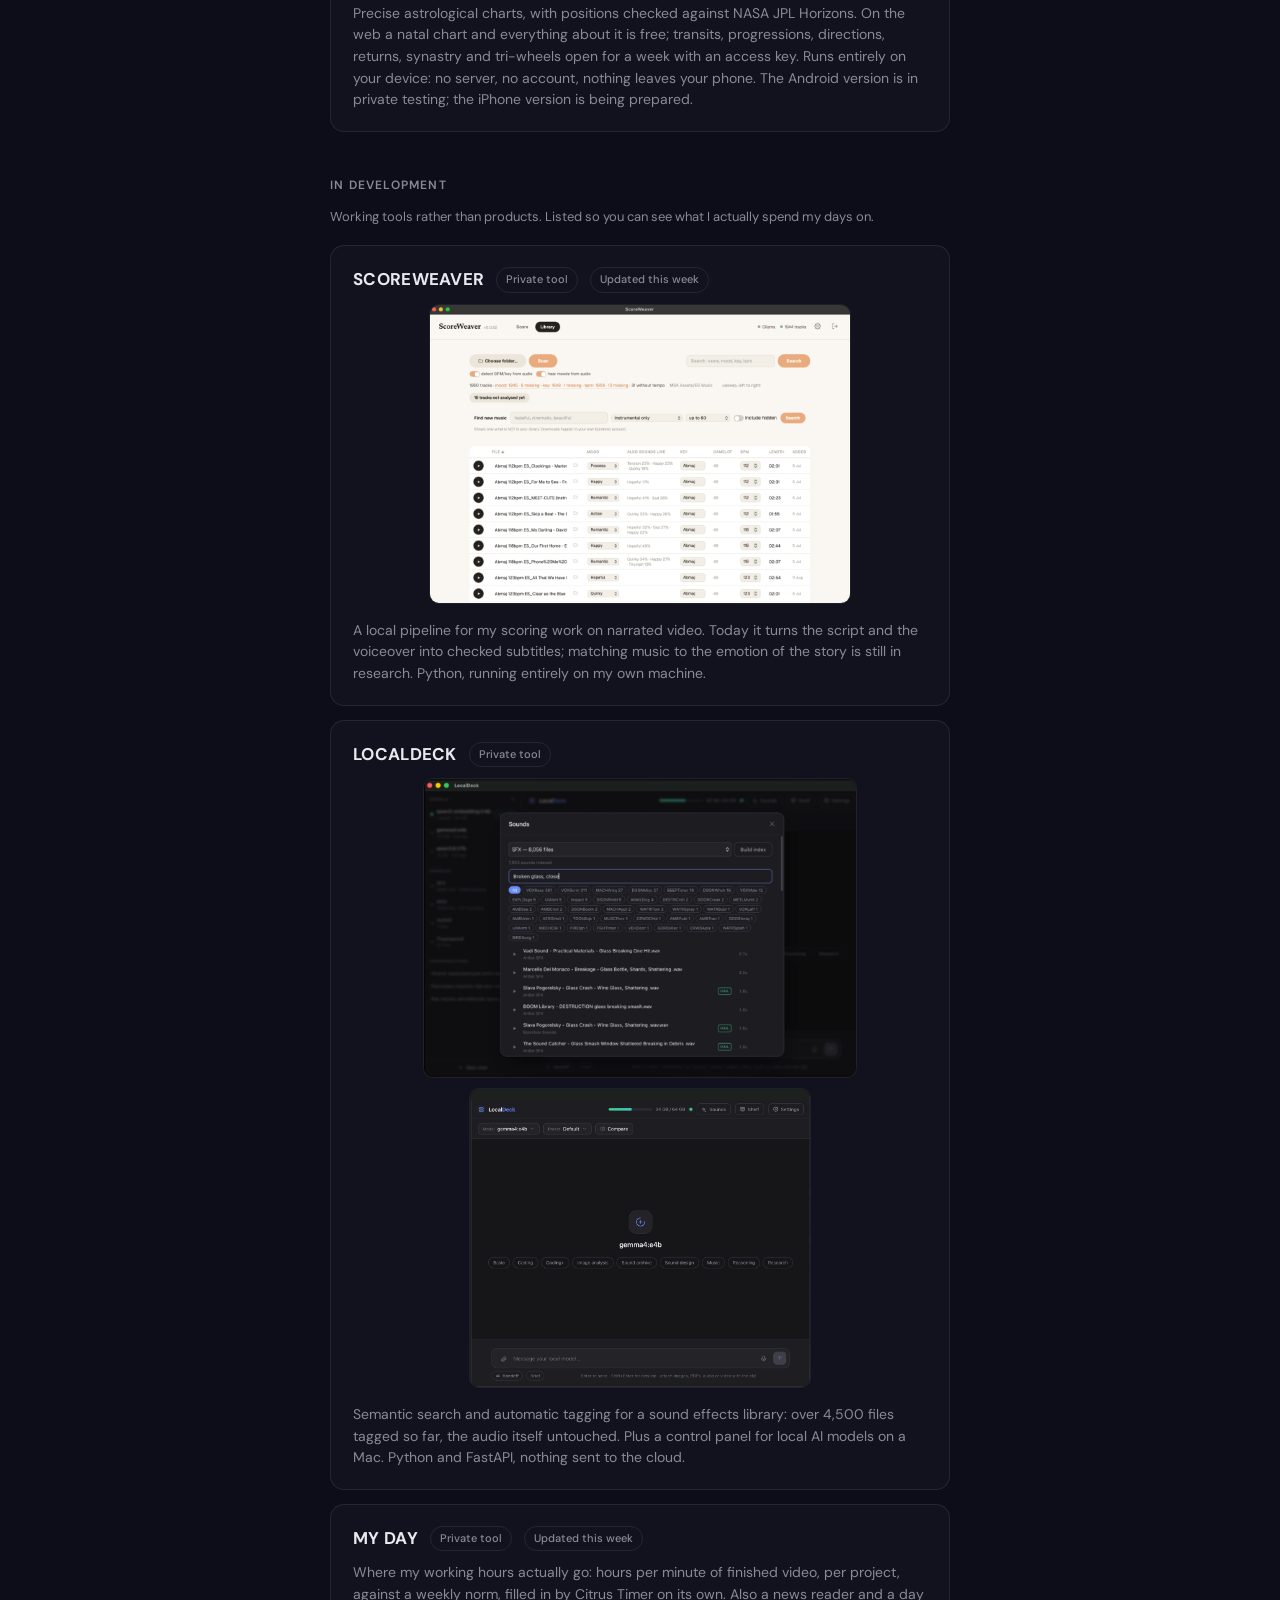
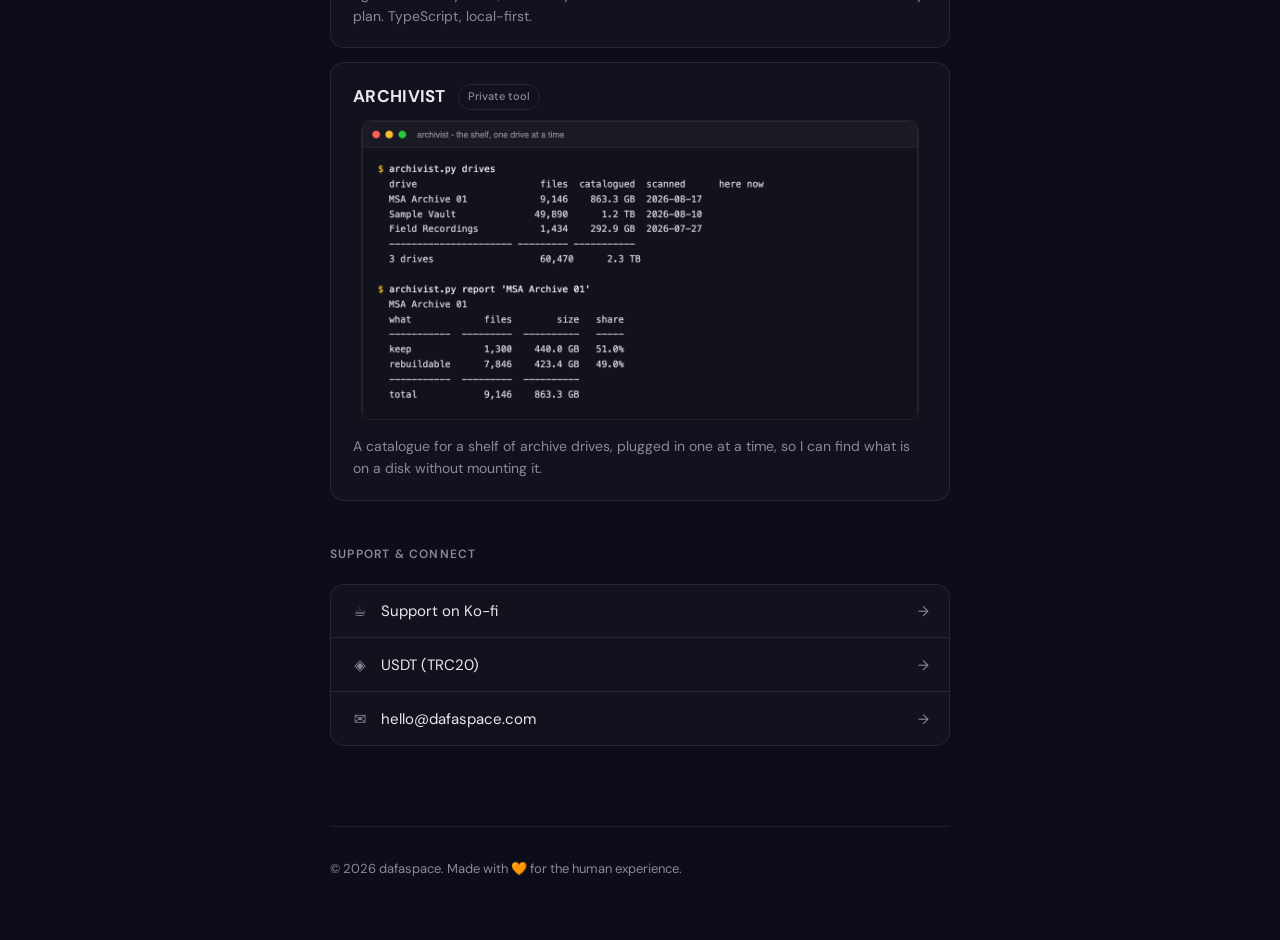
==== commit 427fa1aa: "Astrovarium card: Mozart's natal chart and its aspect grid from the live 3.22.1 build replace the Au" ====
--- a/index.html
+++ b/index.html
@@ -560,7 +560,10 @@
 
 
       <a id="p-astrotrip" class="project" href="https://astrovarium.com/" target="_blank" rel="noopener">
-        <img class="project-shot" data-t-attr="alt:astrotrip.shot1" src="shots/astrotrip.png" alt="A natal chart cast in Astrovarium using the Placidus house system, showing the zodiac ring, house cusps, planetary positions and aspect lines" loading="lazy" width="900" height="1010">
+        <div class="project-shots">
+          <img class="project-shot" data-t-attr="alt:astrotrip.shot1" src="shots/astrovarium-natal.jpg" alt="A natal chart cast in Astrovarium using the Placidus house system, showing the zodiac ring, house cusps, planetary positions and aspect lines" loading="lazy" width="675" height="900">
+          <img class="project-shot" data-t-attr="alt:astrotrip.shot2" src="shots/astrovarium-aspects.jpg" alt="The aspect grid of the same chart: every aspect between planets, nodes, Lilith, the Part of Fortune and the angles, with the orb a tap away." loading="lazy" width="675" height="900">
+        </div>
         <div class="project-head">
           <div class="project-logo"><span>ASTRO</span>VARIUM</div>
           <div class="project-status" data-t="status.beta">Beta</div>
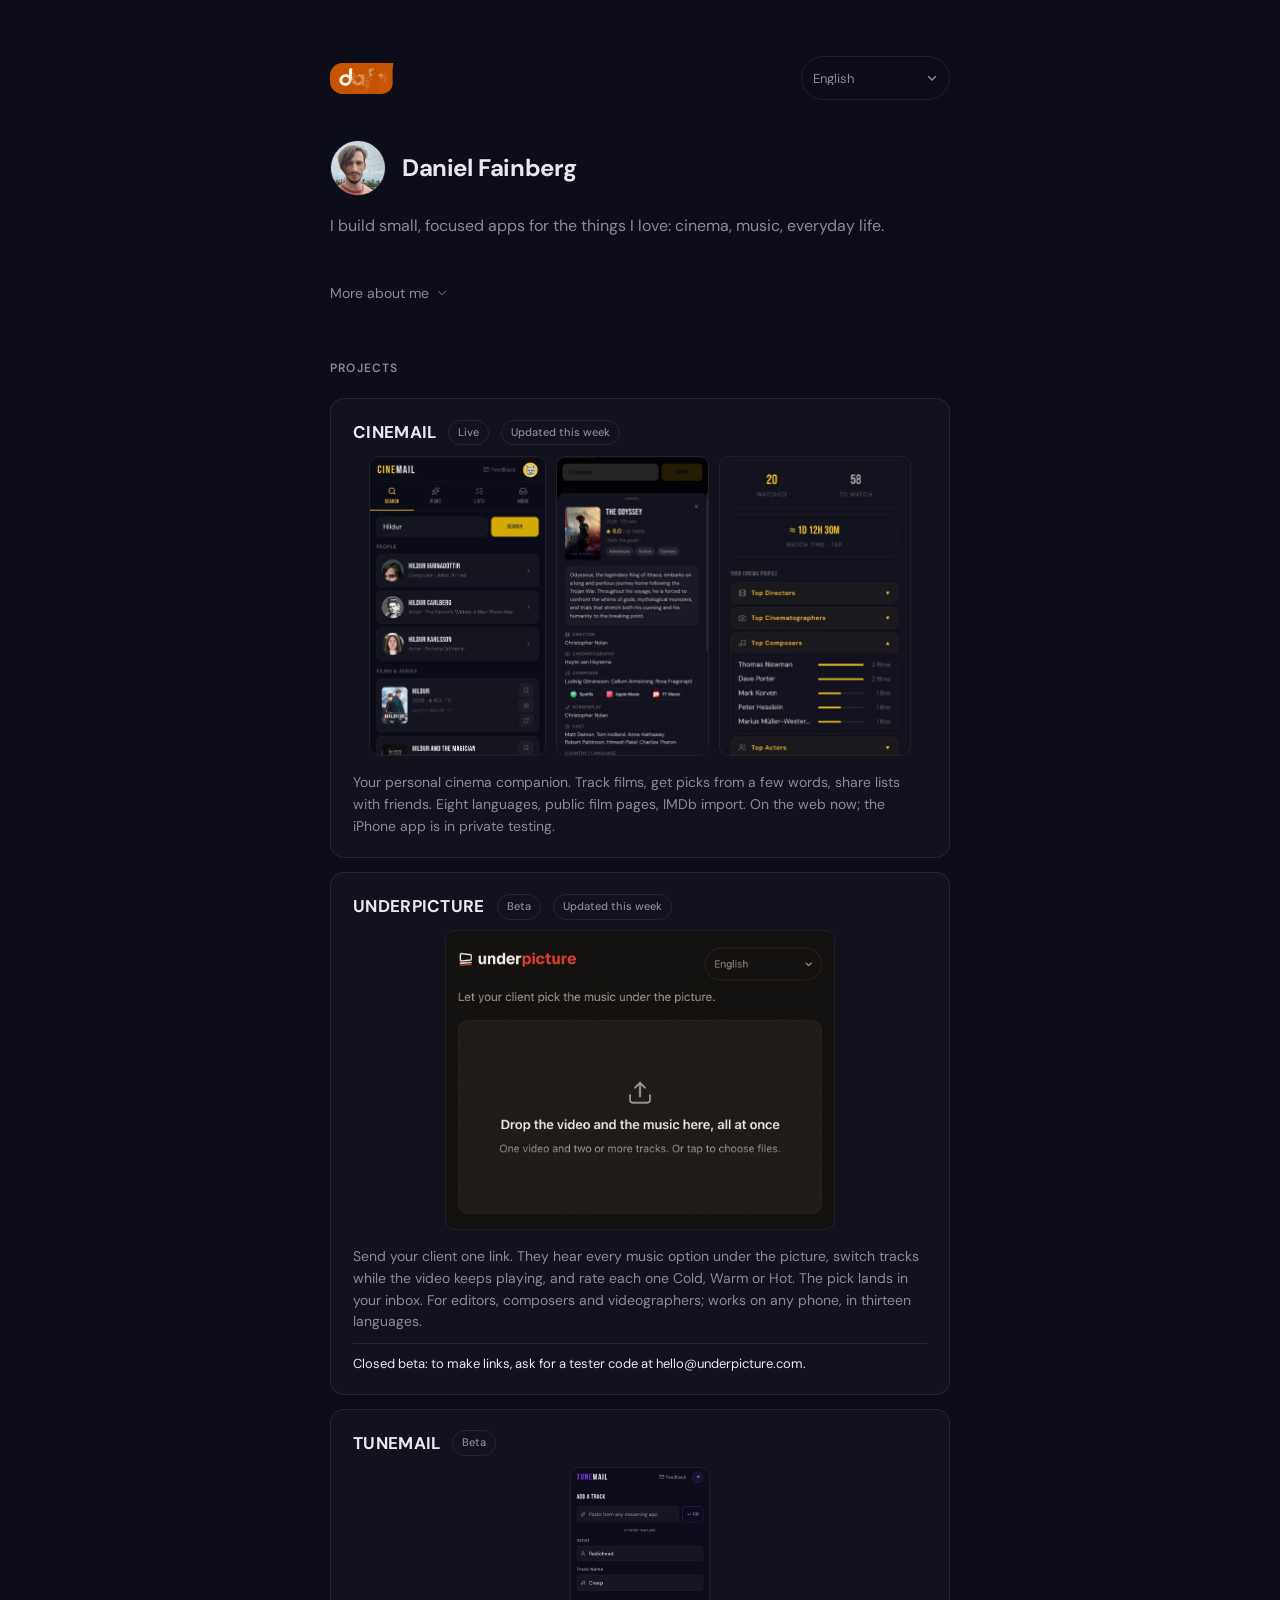
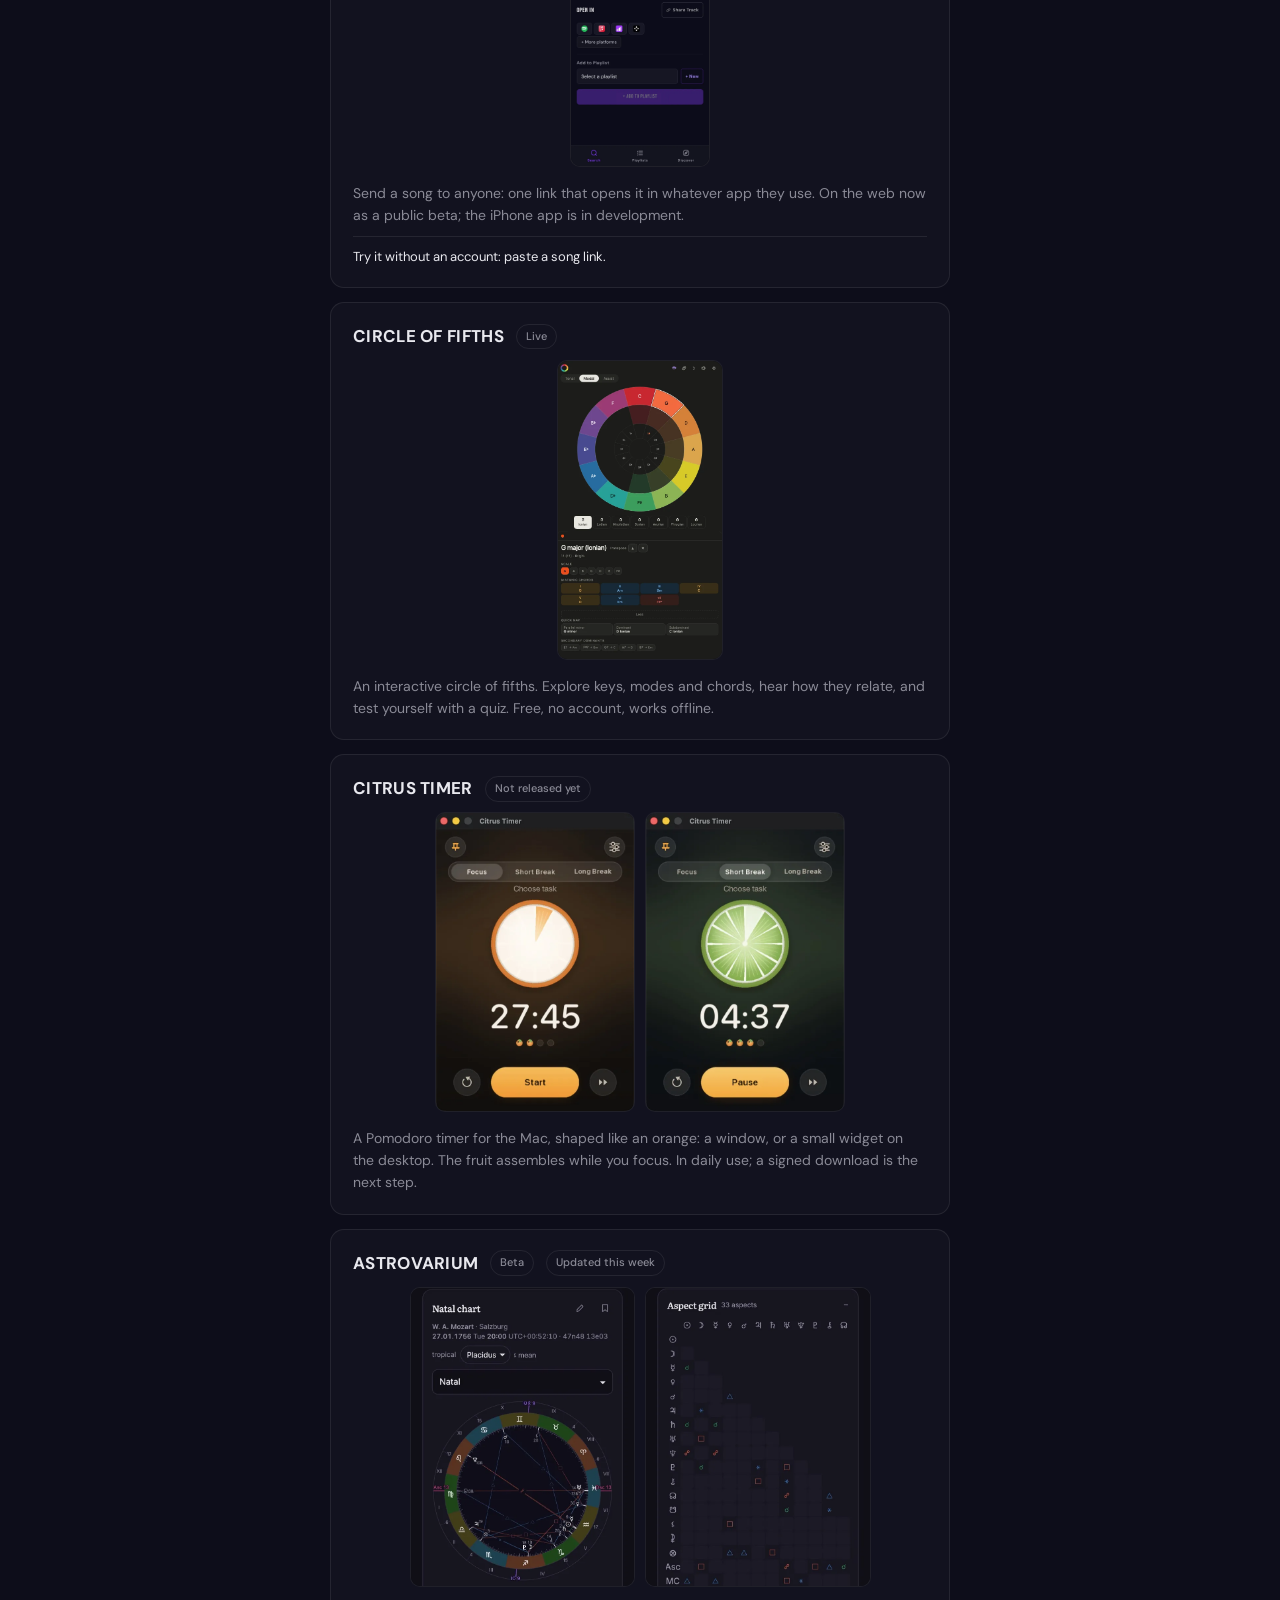
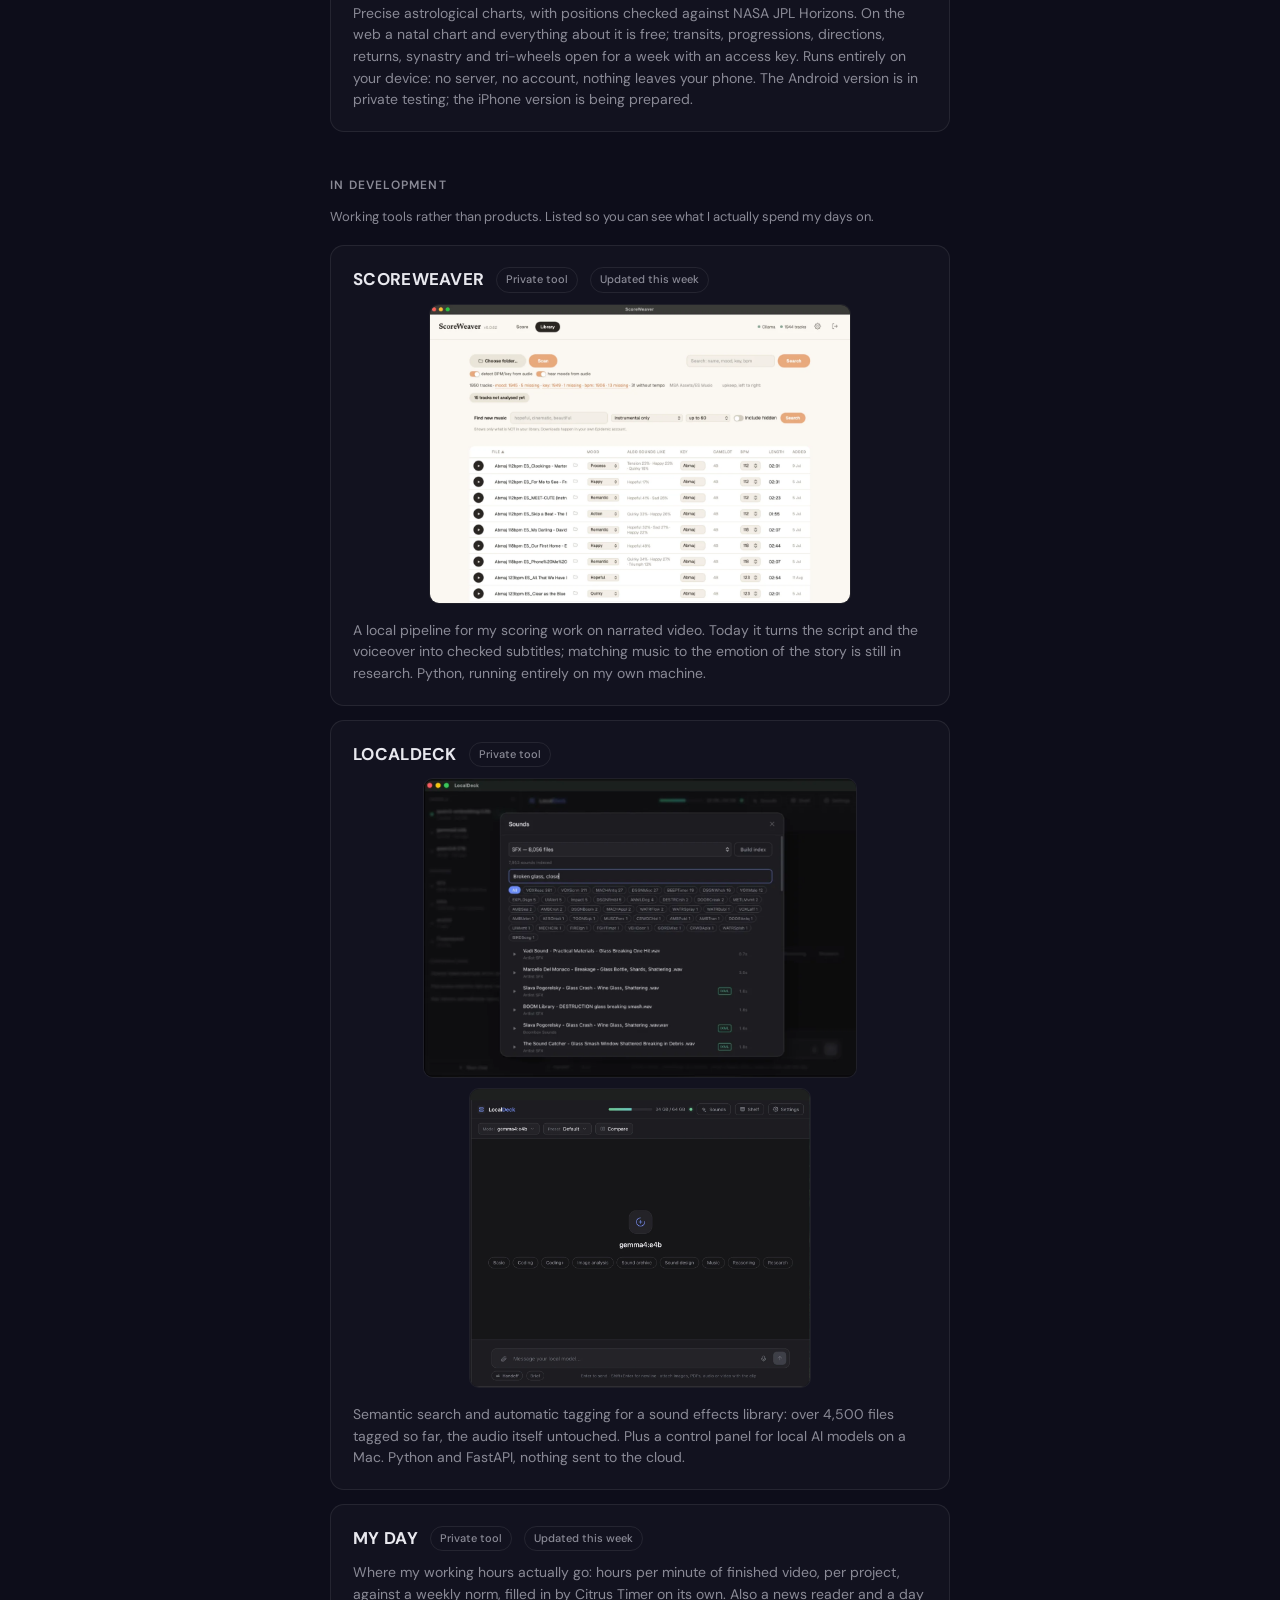
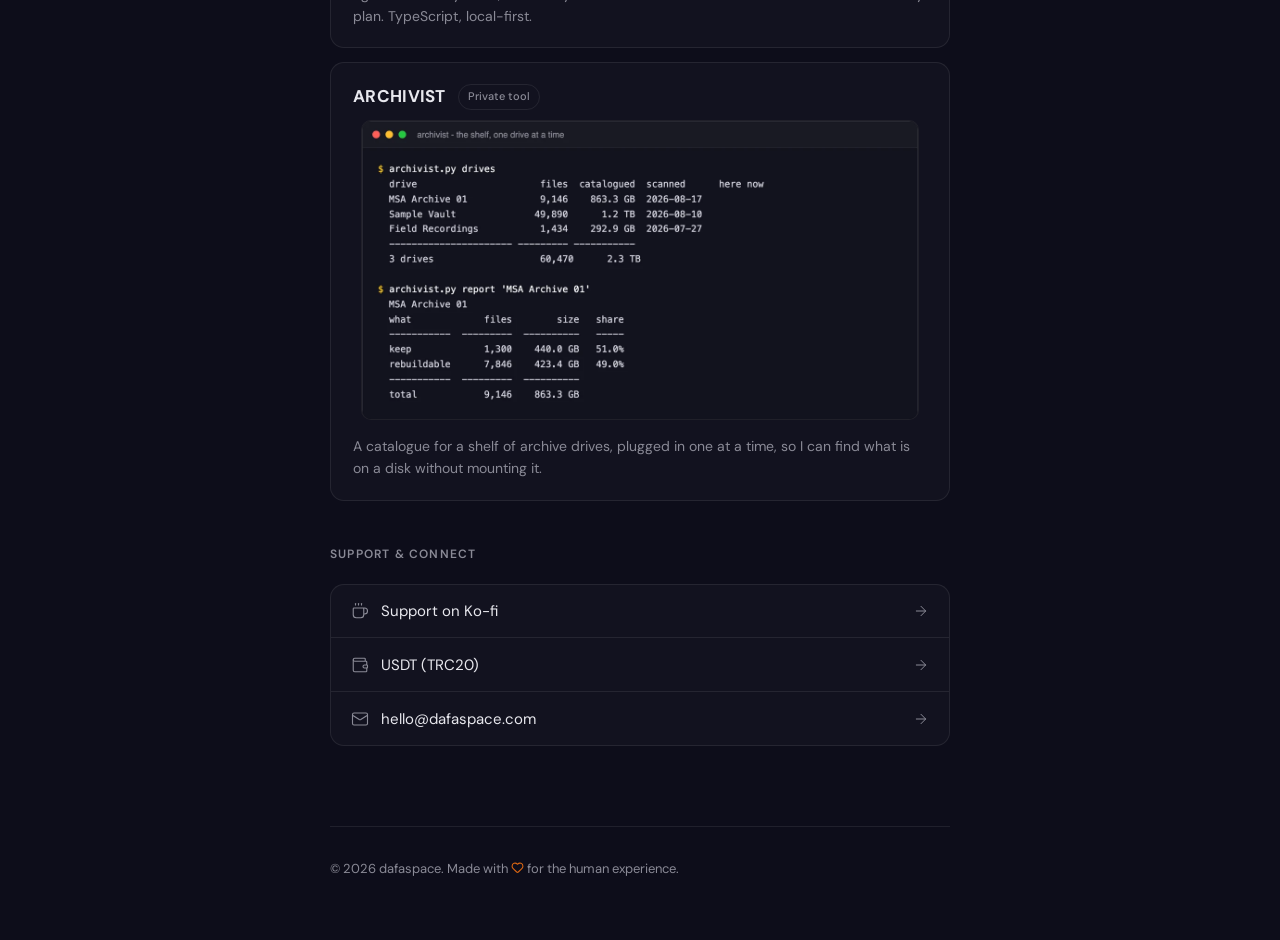
==== commit d2b391f3: "Review fixes (9 Nov): fonts, pictures, Support icons, RTL arrows, offer once, translations - Each la" ====
--- a/index.html
+++ b/index.html
@@ -7,7 +7,7 @@
   <meta property="og:title" data-t-attr="content:meta.title" content="dafaspace - Daniel Fainberg">
   <meta property="og:description" data-t-attr="content:meta.ogDescription" content="Small, focused apps by one indie developer. Cinema, music theory, astrology, and tools for musicians.">
   <meta property="og:type" content="website">
-  <meta property="og:url" content="https://dafaspace.com">
+  <meta property="og:url" content="https://dafaspace.com/">
   <meta name="theme-color" content="#0d0d1a">
   <title data-t="meta.title">dafaspace - Daniel Fainberg</title>
   <link rel="icon" href="logo-mark.svg" type="image/svg+xml">
@@ -15,7 +15,7 @@
   <link rel="preconnect" href="https://fonts.googleapis.com">
   <link rel="preconnect" href="https://fonts.gstatic.com" crossorigin>
   <link href="https://fonts.googleapis.com/css2?family=DM+Sans:wght@400;500;600;700&display=swap" rel="stylesheet">
-  <!-- Japanese glyphs (Noto Sans JP, 240 slices) load only for a Japanese page or a Japanese browser,
+  <!-- Japanese glyphs (Noto Sans JP, 120 slices) load only for a Japanese page or a Japanese browser,
        whose language offer on / is written in Japanese. Every other page downloads nothing of it. -->
   <script>
     if (document.documentElement.lang === 'ja' || (navigator.languages || [navigator.language]).some(l => /^ja\b/i.test(l || ''))) {
@@ -89,6 +89,7 @@
     *, *::before, *::after { box-sizing: border-box; margin: 0; padding: 0; }
 
     :root {
+      color-scheme: dark;
       --bg: #0d0d1a;
       --text: #e8e8ee;
       --muted: #8a8a96;
@@ -111,11 +112,12 @@
     body {
       min-height: 100vh;
       display: flex;
-      justify-content: center;
+      flex-direction: column;
+      align-items: center;
       padding: 56px 24px 60px;
     }
 
-    main {
+    header, main, footer {
       width: 100%;
       max-width: 620px;
     }
@@ -156,11 +158,15 @@
       border-radius: 999px; padding-block: .5em; padding-inline: .9em 2.2em; min-height: 44px; max-width: 12em; cursor: pointer;
       -webkit-appearance: none; appearance: none; -webkit-tap-highlight-color: transparent; }
     select.lang:hover { color: var(--text); }
-    select.lang option { color: #0d0d1a; }
-    /* The browser sizes the pill on all twelve language names, so on the English page it would fetch the
-       Cyrillic, Georgian and Hebrew files just for them. There the pill shows "English", so it skips
-       the partners; the open list is drawn by the system in its own font anyway. */
-    html[lang="en"] select.lang { font-family: 'DM Sans', system-ui, sans-serif; }
+    /* The browser shapes every language name in the pill, so with the full stack each page would fetch
+       every partner file just for them. The pill carries only the partner of the page's own language;
+       the other names fall to the system font, and the open list is drawn by the system anyway. */
+    select.lang { font-family: 'DM Sans', system-ui, sans-serif; line-height: 1; }
+    :lang(ru) select.lang, :lang(uk) select.lang { font-family: 'DM Sans', 'Geist', system-ui, sans-serif; }
+    :lang(ka) select.lang { font-family: 'DM Sans', 'Noto Sans Georgian', system-ui, sans-serif; }
+    :lang(he) select.lang { font-family: 'DM Sans', 'IBM Plex Sans Hebrew', system-ui, sans-serif; }
+    :lang(ar) select.lang { font-family: 'DM Sans', 'Noto Sans Arabic', system-ui, sans-serif; }
+    :lang(ja) select.lang { font-family: 'DM Sans', 'Noto Sans JP', system-ui, sans-serif; }
 
     /* The language offer, on "/" only: a quiet line in the reader's own language, never a redirect */
     .lang-offer { display: flex; align-items: center; gap: 12px; margin: -20px 0 28px;
@@ -174,8 +180,12 @@
       -webkit-appearance: none; appearance: none; -webkit-tap-highlight-color: transparent;
       text-box: trim-both cap alphabetic;
     }
-    .lang-offer .lang-offer-go { flex: none; border-bottom: 1px solid var(--border); min-height: 0; padding: 4px 0; }
+    .lang-offer .lang-offer-go { flex: none; padding: 0; text-decoration: underline; text-decoration-color: rgba(255,255,255,0.25);
+      text-decoration-thickness: 1px; text-underline-offset: 5px; }
     .lang-offer .lang-offer-close { flex: none; color: var(--muted); min-width: 44px; margin-inline-start: auto; }
+
+    /* Japanese: no line may open with a small kana or a closing mark */
+    :lang(ja) { line-break: strict; }
 
     /* Hero */
     .hero {
@@ -228,6 +238,8 @@
       gap: 6px;
       min-height: 44px;
       font-size: 14px;
+      line-height: 1;
+      text-box: trim-both cap alphabetic;
       color: var(--muted);
       cursor: pointer;
       list-style: none;
@@ -285,6 +297,7 @@
     }
     .project-logo {
       font-size: 17px;
+      line-height: 1.6;
       font-weight: 700;
       letter-spacing: 0.3px;
     }
@@ -388,7 +401,7 @@
       overflow: hidden;
       background: var(--card);
     }
-    .links a {
+    .links a, .links button {
       display: flex;
       align-items: center;
       justify-content: space-between;
@@ -399,8 +412,13 @@
       transition: background 0.15s ease;
       border-bottom: 1px solid var(--border);
     }
+    .links button {
+      width: 100%; font: inherit; font-size: 15px; line-height: inherit; text-align: start; cursor: pointer;
+      background: none; border-width: 0 0 1px; border-style: solid; border-color: var(--border);
+      -webkit-appearance: none; appearance: none; -webkit-tap-highlight-color: transparent;
+    }
     .links a:last-child { border-bottom: none; }
-    .links a:hover { background: var(--card-hover); }
+    .links a:hover, .links button:hover { background: var(--card-hover); }
     .links .label { display: flex; align-items: center; gap: 12px; }
     .links .label-icon {
       width: 18px; height: 18px;
@@ -409,11 +427,15 @@
       color: var(--muted);
     }
     .links .arrow {
-      color: var(--muted);
-      font-size: 14px;
+      display: inline-flex;
+      color: var(--muted);
       transition: transform 0.15s ease, color 0.15s ease;
     }
-    .links a:hover .arrow { transform: translateX(2px); color: var(--text); }
+    .links a:hover .arrow, .links button:hover .arrow { transform: translateX(2px); color: var(--text); }
+    /* Right to left, the arrow points the way the row reads */
+    [dir="rtl"] .links .arrow { transform: scaleX(-1); }
+    [dir="rtl"] .links a:hover .arrow, [dir="rtl"] .links button:hover .arrow { transform: scaleX(-1) translateX(2px); }
+    .visually-hidden { position: absolute; width: 1px; height: 1px; margin: -1px; overflow: hidden; clip-path: inset(50%); white-space: nowrap; }
 
     /* Footer */
     footer {
@@ -424,6 +446,9 @@
       color: var(--muted);
       line-height: 1.6;
     }
+    footer .heart { display: inline-block; width: 13px; height: 13px; vertical-align: -1px; background: var(--accent);
+      -webkit-mask: url("data:image/svg+xml,%3Csvg xmlns='http://www.w3.org/2000/svg' viewBox='0 0 24 24'%3E%3Cpath d='M2 9.5a5.5 5.5 0 0 1 9.591-3.676.56.56 0 0 0 .818 0A5.49 5.49 0 0 1 22 9.5c0 2.29-1.5 4-3 5.5l-5.492 5.313a2 2 0 0 1-3 0L5 15c-1.5-1.5-3-3.2-3-5.5' fill='none' stroke='black' stroke-width='2' stroke-linecap='round' stroke-linejoin='round'/%3E%3C/svg%3E") center / contain no-repeat;
+              mask: url("data:image/svg+xml,%3Csvg xmlns='http://www.w3.org/2000/svg' viewBox='0 0 24 24'%3E%3Cpath d='M2 9.5a5.5 5.5 0 0 1 9.591-3.676.56.56 0 0 0 .818 0A5.49 5.49 0 0 1 22 9.5c0 2.29-1.5 4-3 5.5l-5.492 5.313a2 2 0 0 1-3 0L5 15c-1.5-1.5-3-3.2-3-5.5' fill='none' stroke='black' stroke-width='2' stroke-linecap='round' stroke-linejoin='round'/%3E%3C/svg%3E") center / contain no-repeat; }
     footer a { color: var(--muted); text-decoration: none; border-bottom: 1px solid var(--border); }
     footer a:hover { color: var(--text); border-color: var(--text); }
 
@@ -467,12 +492,12 @@
   <!-- FRESH:END -->
 </head>
 <body>
+  <header class="top">
+    <div class="logo"><span id="logo"></span></div>
+    <span class="lang-slot" hidden data-label="Language" data-t-attr="data-label:lang.label"></span>
+  </header>
+
   <main>
-
-    <div class="top">
-      <div class="logo"><span id="logo" aria-label="dafaspace"></span></div>
-      <span class="lang-slot" hidden data-label="Language" data-t-attr="data-label:lang.label"></span>
-    </div>
     <div class="lang-offer" hidden>
       <span class="lang-offer-text" data-t="offer.text">Open this page in English?</span>
       <button type="button" class="lang-offer-go" data-t="offer.yes">Open</button>
@@ -480,7 +505,7 @@
     </div>
 
     <div class="hero">
-      <img class="avatar" src="photo.jpg" alt="Daniel Fainberg">
+      <img class="avatar" src="photo.webp" alt="" width="56" height="56">
       <h1>Daniel Fainberg</h1>
     </div>
     <p class="tagline" data-t="tagline">I build small, focused apps for the things I love: cinema, music, everyday life.</p>
@@ -499,47 +524,47 @@
     <section>
       <h2 data-t="sec.projects">Projects</h2>
 
-      <a id="p-cinemail" class="project" href="https://cinemail.app" target="_blank" rel="noopener">
+      <a id="p-cinemail" class="project" aria-labelledby="n-cinemail s-cinemail" href="https://cinemail.app" target="_blank" rel="noopener">
         <div class="project-shots">
-          <img class="project-shot" data-t-attr="alt:cinemail.shot1" src="shots/cinemail1.jpg" alt="Searching Cinemail for Hildur: people results led by the composer Hildur Gudnadottir, followed by matching films and series" loading="lazy" width="1080" height="1835">
-          <img class="project-shot" data-t-attr="alt:cinemail.shot2" src="shots/cinemail.jpg" alt="A film page in Cinemail showing the poster, rating, synopsis, director, cinematographer and composers, with links to the soundtrack on Spotify, Apple Music and YouTube Music" loading="lazy" width="608" height="1200">
-          <img class="project-shot" data-t-attr="alt:cinemail.shot3" src="shots/cinemail2.jpg" alt="A Cinemail viewing profile: films watched and still to watch, total watch time, and a ranking of the user's most-seen composers" loading="lazy" width="765" height="1200">
-        </div>
-        <div class="project-head">
-          <div class="project-logo"><span>CINE</span>MAIL</div>
-          <div class="project-status" data-t="status.live">Live</div>
+          <img class="project-shot" data-t-attr="alt:cinemail.shot1" src="shots/cinemail1.webp" alt="Searching Cinemail for Hildur: people results led by the composer Hildur Gudnadottir, followed by matching films and series" fetchpriority="high" width="706" height="1200">
+          <img class="project-shot" data-t-attr="alt:cinemail.shot2" src="shots/cinemail.webp" alt="A film page in Cinemail showing the poster, rating, synopsis, director, cinematographer and composers, with links to the soundtrack on Spotify, Apple Music and YouTube Music" width="608" height="1200">
+          <img class="project-shot" data-t-attr="alt:cinemail.shot3" src="shots/cinemail2.webp" alt="A Cinemail viewing profile: films watched and still to watch, total watch time, and a ranking of the user's most-seen composers" width="765" height="1200">
+        </div>
+        <div class="project-head">
+          <h3 class="project-logo" id="n-cinemail"><span>CINE</span>MAIL</h3>
+          <div class="project-status" id="s-cinemail" data-t="status.live">Live</div>
           <div class="fresh" data-t="badge.fresh">Updated this week</div>
         </div>
         <div class="project-desc" data-t="cinemail.desc">Your personal cinema companion. Track films, get picks from a few words, share lists with friends. Eight languages, public film pages, IMDb import. On the web now; the iPhone app is in private testing.</div>
       </a>
 
-      <a id="p-underpicture" class="project" href="https://underpicture.com" target="_blank" rel="noopener">
-        <img class="project-shot" data-t-attr="alt:underpicture.shot1" src="shots/underpicture.jpg" alt="The Underpicture start screen: drop one video and two or more music tracks at once to make a link for the client" loading="lazy" width="1040" height="800">
-        <div class="project-head">
-          <div class="project-logo"><span>UNDER</span>PICTURE</div>
-          <div class="project-status" data-t="status.beta">Beta</div>
+      <a id="p-underpicture" class="project" aria-labelledby="n-underpicture s-underpicture" href="https://underpicture.com" target="_blank" rel="noopener">
+        <img class="project-shot" data-t-attr="alt:underpicture.shot1" src="shots/underpicture.webp" alt="The Underpicture start screen: drop one video and two or more music tracks at once to make a link for the client" loading="lazy" width="1040" height="800">
+        <div class="project-head">
+          <h3 class="project-logo" id="n-underpicture"><span>UNDER</span>PICTURE</h3>
+          <div class="project-status" id="s-underpicture" data-t="status.beta">Beta</div>
           <div class="fresh" data-t="badge.fresh">Updated this week</div>
         </div>
         <div class="project-desc" data-t="underpicture.desc">Send your client one link. They hear every music option under the picture, switch tracks while the video keeps playing, and rate each one Cold, Warm or Hot. The pick lands in your inbox. For editors, composers and videographers; works on any phone, in thirteen languages.</div>
         <div class="project-note" data-t="underpicture.note">Closed beta: to make links, ask for a tester code at hello@underpicture.com.</div>
       </a>
 
-      <a id="p-tunemail" class="project" href="https://tunemail.app" target="_blank" rel="noopener">
-        <img class="project-shot" data-t-attr="alt:tunemail.shot1" src="shots/tunemail.jpg" alt="Tunemail on a phone: a pasted Spotify link filled in as Radiohead, Creep, with buttons to open the same song in Spotify, Apple Music, Deezer and Tidal" loading="lazy" width="780" height="1688">
-        <div class="project-head">
-          <div class="project-logo"><span>TUNE</span>MAIL</div>
-          <div class="project-status" data-t="status.beta">Beta</div>
+      <a id="p-tunemail" class="project" aria-labelledby="n-tunemail s-tunemail" href="https://tunemail.app" target="_blank" rel="noopener">
+        <img class="project-shot" data-t-attr="alt:tunemail.shot1" src="shots/tunemail.webp" alt="Tunemail on a phone: a pasted Spotify link filled in as Radiohead, Creep, with buttons to open the same song in Spotify, Apple Music, Deezer and Tidal" loading="lazy" width="780" height="1688">
+        <div class="project-head">
+          <h3 class="project-logo" id="n-tunemail"><span>TUNE</span>MAIL</h3>
+          <div class="project-status" id="s-tunemail" data-t="status.beta">Beta</div>
           <div class="fresh" data-t="badge.fresh">Updated this week</div>
         </div>
         <div class="project-desc" data-t="tunemail.desc">Send a song to anyone: one link that opens it in whatever app they use. On the web now as a public beta; the iPhone app is in development.</div>
         <div class="project-note" data-t="tunemail.note">Try it without an account: paste a song link.</div>
       </a>
 
-      <a id="p-fifths" class="project" href="https://dafaspace.github.io/fifths/" target="_blank" rel="noopener">
-        <img class="project-shot" data-t-attr="alt:fifths.shot1" src="shots/fifths.png" alt="The Another Circle Of Fifths interface in modal view: a coloured wheel of keys, the seven modes of G, and the scale, diatonic chords and secondary dominants for G Ionian" loading="lazy" width="538" height="981">
-        <div class="project-head">
-          <div class="project-logo"><span>CIRCLE</span> OF FIFTHS</div>
-          <div class="project-status" data-t="status.live">Live</div>
+      <a id="p-fifths" class="project" aria-labelledby="n-fifths s-fifths" href="https://dafaspace.github.io/fifths/" target="_blank" rel="noopener">
+        <img class="project-shot" data-t-attr="alt:fifths.shot1" src="shots/fifths.webp" alt="The Another Circle Of Fifths interface in modal view: a coloured wheel of keys, the seven modes of G, and the scale, diatonic chords and secondary dominants for G Ionian" loading="lazy" width="538" height="981">
+        <div class="project-head">
+          <h3 class="project-logo" id="n-fifths"><span>CIRCLE</span> OF FIFTHS</h3>
+          <div class="project-status" id="s-fifths" data-t="status.live">Live</div>
           <div class="fresh" data-t="badge.fresh">Updated this week</div>
         </div>
         <div class="project-desc" data-t="fifths.desc">An interactive circle of fifths. Explore keys, modes and chords, hear how they relate, and test yourself with a quiz. Free, no account, works offline.</div>
@@ -547,11 +572,11 @@
 
       <div id="p-citrus" class="project project--static">
         <div class="project-shots">
-          <img class="project-shot" data-t-attr="alt:citrus.shot1" src="shots/citrus-focus.jpg" alt="Citrus Timer in Focus mode: an orange slice filling clockwise, 27 minutes 45 seconds remaining" loading="lazy" width="597" height="900">
-          <img class="project-shot" data-t-attr="alt:citrus.shot2" src="shots/citrus-break.jpg" alt="Citrus Timer on a short break: the fruit has turned into a green lime, 4 minutes 37 seconds remaining" loading="lazy" width="597" height="900">
-        </div>
-        <div class="project-head">
-          <div class="project-logo"><span>CITRUS</span> TIMER</div>
+          <img class="project-shot" data-t-attr="alt:citrus.shot1" src="shots/citrus-focus.webp" alt="Citrus Timer in Focus mode: an orange slice filling clockwise, 27 minutes 45 seconds remaining" loading="lazy" width="597" height="900">
+          <img class="project-shot" data-t-attr="alt:citrus.shot2" src="shots/citrus-break.webp" alt="Citrus Timer on a short break: the fruit has turned into a green lime, 4 minutes 37 seconds remaining" loading="lazy" width="597" height="900">
+        </div>
+        <div class="project-head">
+          <h3 class="project-logo"><span>CITRUS</span> TIMER</h3>
           <div class="project-status" data-t="status.notReleased">Not released yet</div>
           <div class="fresh" data-t="badge.fresh">Updated this week</div>
         </div>
@@ -559,14 +584,14 @@
       </div>
 
 
-      <a id="p-astrotrip" class="project" href="https://astrovarium.com/" target="_blank" rel="noopener">
+      <a id="p-astrotrip" class="project" aria-labelledby="n-astrotrip s-astrotrip" href="https://astrovarium.com/" target="_blank" rel="noopener">
         <div class="project-shots">
-          <img class="project-shot" data-t-attr="alt:astrotrip.shot1" src="shots/astrovarium-natal.jpg" alt="A natal chart cast in Astrovarium using the Placidus house system, showing the zodiac ring, house cusps, planetary positions and aspect lines" loading="lazy" width="675" height="900">
-          <img class="project-shot" data-t-attr="alt:astrotrip.shot2" src="shots/astrovarium-aspects.jpg" alt="The aspect grid of the same chart: every aspect between planets, nodes, Lilith, the Part of Fortune and the angles, with the orb a tap away." loading="lazy" width="675" height="900">
-        </div>
-        <div class="project-head">
-          <div class="project-logo"><span>ASTRO</span>VARIUM</div>
-          <div class="project-status" data-t="status.beta">Beta</div>
+          <img class="project-shot" data-t-attr="alt:astrotrip.shot1" src="shots/astrovarium-natal.webp" alt="A natal chart cast in Astrovarium using the Placidus house system, showing the zodiac ring, house cusps, planetary positions and aspect lines" loading="lazy" width="675" height="900">
+          <img class="project-shot" data-t-attr="alt:astrotrip.shot2" src="shots/astrovarium-aspects.webp" alt="The aspect grid of the same chart: every aspect between planets, nodes, Lilith, the Part of Fortune and the angles, with the orb a tap away." loading="lazy" width="675" height="900">
+        </div>
+        <div class="project-head">
+          <h3 class="project-logo" id="n-astrotrip"><span>ASTRO</span>VARIUM</h3>
+          <div class="project-status" id="s-astrotrip" data-t="status.beta">Beta</div>
           <div class="fresh" data-t="badge.fresh">Updated this week</div>
         </div>
         <div class="project-desc" data-t="astrotrip.desc">Precise astrological charts, with positions checked against NASA JPL Horizons. On the web a natal chart and everything about it is free; transits, progressions, directions, returns, synastry and tri-wheels open for a week with an access key. Runs entirely on your device: no server, no account, nothing leaves your phone. The Android version is in private testing; the iPhone version is being prepared.</div>
@@ -581,10 +606,10 @@
 
       <div id="p-scoreweaver" class="project project--static">
         <a href="shots/scoreweaver.png" target="_blank" rel="noopener" title="Open full size" data-t-attr="title:common.openFull">
-          <img class="project-shot" data-t-attr="alt:scoreweaver.shot1" src="shots/scoreweaver.png" alt="The ScoreWeaver library: 1,950 analysed tracks in a table with detected mood, alternative mood readings with confidence percentages, key, Camelot code, BPM and length" loading="lazy" width="1200" height="850">
+          <img class="project-shot" data-t-attr="alt:scoreweaver.shot1" src="shots/scoreweaver.webp" alt="The ScoreWeaver library: 1,950 analysed tracks in a table with detected mood, alternative mood readings with confidence percentages, key, Camelot code, BPM and length" loading="lazy" width="1200" height="850">
         </a>
         <div class="project-head">
-          <div class="project-logo"><span>SCORE</span>WEAVER</div>
+          <h3 class="project-logo"><span>SCORE</span>WEAVER</h3>
           <div class="project-status" data-t="status.private">Private tool</div>
           <div class="fresh" data-t="badge.fresh">Updated this week</div>
         </div>
@@ -594,14 +619,14 @@
       <div id="p-localdeck" class="project project--static">
         <div class="project-shots project-shots--stack">
           <a href="shots/localdeck2.jpg" target="_blank" rel="noopener" title="Open full size" data-t-attr="title:common.openFull">
-            <img class="project-shot" data-t-attr="alt:localdeck.shot1" src="shots/localdeck2.jpg" alt="Searching a sound effects library in LocalDeck by describing the sound: the phrase broken glass, close returns matching files from 7,953 indexed, grouped by category" loading="lazy" width="1200" height="827">
+            <img class="project-shot" data-t-attr="alt:localdeck.shot1" src="shots/localdeck2.webp" alt="Searching a sound effects library in LocalDeck by describing the sound: the phrase broken glass, close returns matching files from 7,953 indexed, grouped by category" loading="lazy" width="1200" height="827">
           </a>
           <a href="shots/localdeck.png" target="_blank" rel="noopener" title="Open full size" data-t-attr="title:common.openFull">
-            <img class="project-shot" data-t-attr="alt:localdeck.shot2" src="shots/localdeck.png" alt="LocalDeck: a local model loaded with memory use shown, and preset modes for sound archive, sound design, music, reasoning and research" loading="lazy" width="1200" height="1050">
+            <img class="project-shot" data-t-attr="alt:localdeck.shot2" src="shots/localdeck.webp" alt="LocalDeck: a local model loaded with memory use shown, and preset modes for sound archive, sound design, music, reasoning and research" loading="lazy" width="1200" height="1050">
           </a>
         </div>
         <div class="project-head">
-          <div class="project-logo"><span>LOCAL</span>DECK</div>
+          <h3 class="project-logo"><span>LOCAL</span>DECK</h3>
           <div class="project-status" data-t="status.private">Private tool</div>
           <div class="fresh" data-t="badge.fresh">Updated this week</div>
         </div>
@@ -610,7 +635,7 @@
 
       <div id="p-myday" class="project project--static">
         <div class="project-head">
-          <div class="project-logo"><span>MY</span> DAY</div>
+          <h3 class="project-logo"><span>MY</span> DAY</h3>
           <div class="project-status" data-t="status.private">Private tool</div>
           <div class="fresh" data-t="badge.fresh">Updated this week</div>
         </div>
@@ -619,10 +644,10 @@
 
       <div id="p-archivist" class="project project--static">
         <a href="shots/archivist.png" target="_blank" rel="noopener" title="Open full size" data-t-attr="title:common.openFull">
-          <img class="project-shot" data-t-attr="alt:archivist.shot1" src="shots/archivist.png" alt="Archivist in a terminal: a list of catalogued drives with file counts and sizes, and a per-drive report splitting the contents into what to keep and what is rebuildable" loading="lazy" width="1200" height="643">
+          <img class="project-shot" data-t-attr="alt:archivist.shot1" src="shots/archivist.webp" alt="Archivist in a terminal: a list of catalogued drives with file counts and sizes, and a per-drive report splitting the contents into what to keep and what is rebuildable" loading="lazy" width="1200" height="643">
         </a>
         <div class="project-head">
-          <div class="project-logo"><span>ARCHIV</span>IST</div>
+          <h3 class="project-logo"><span>ARCHIV</span>IST</h3>
           <div class="project-status" data-t="status.private">Private tool</div>
           <div class="fresh" data-t="badge.fresh">Updated this week</div>
         </div>
@@ -635,47 +660,49 @@
       <div class="links">
         <a href="https://ko-fi.com/dafaspace" target="_blank" rel="noopener">
           <span class="label">
-            <span class="label-icon">☕</span>
+            <span class="label-icon"><svg width="18" height="18" viewBox="0 0 24 24" fill="none" stroke="currentColor" stroke-width="1.5" stroke-linecap="round" stroke-linejoin="round" aria-hidden="true"><path d="M10 2v2"/><path d="M14 2v2"/><path d="M16 8a1 1 0 0 1 1 1v8a4 4 0 0 1-4 4H7a4 4 0 0 1-4-4V9a1 1 0 0 1 1-1h14a4 4 0 1 1 0 8h-1"/><path d="M6 2v2"/></svg></span>
             <span data-t="support.kofi">Support on Ko-fi</span>
           </span>
-          <span class="arrow">→</span>
+          <span class="arrow"><svg width="16" height="16" viewBox="0 0 24 24" fill="none" stroke="currentColor" stroke-width="1.5" stroke-linecap="round" stroke-linejoin="round" aria-hidden="true"><path d="M5 12h14"/><path d="m12 5 7 7-7 7"/></svg></span>
         </a>
-        <a href="#" onclick="copyUSDT(event)" id="usdt-link" data-copied="Copied" data-prompt="Copy USDT (TRC20) address:" data-t-attr="data-copied:support.copied,data-prompt:support.copyPrompt">
+        <button type="button" onclick="copyUSDT(event)" id="usdt-link" data-copied="Copied" data-prompt="Copy USDT (TRC20) address:" data-t-attr="data-copied:support.copied,data-prompt:support.copyPrompt">
           <span class="label">
-            <span class="label-icon">◈</span>
+            <span class="label-icon"><svg width="18" height="18" viewBox="0 0 24 24" fill="none" stroke="currentColor" stroke-width="1.5" stroke-linecap="round" stroke-linejoin="round" aria-hidden="true"><path d="M19 7V4a1 1 0 0 0-1-1H5a2 2 0 0 0 0 4h15a1 1 0 0 1 1 1v4h-3a2 2 0 0 0 0 4h3a1 1 0 0 0 1-1v-2a1 1 0 0 0-1-1"/><path d="M3 5v14a2 2 0 0 0 2 2h15a1 1 0 0 0 1-1v-4"/></svg></span>
             <span id="usdt-label">USDT (TRC20)</span>
           </span>
-          <span class="arrow">→</span>
-        </a>
+          <span class="arrow"><svg width="16" height="16" viewBox="0 0 24 24" fill="none" stroke="currentColor" stroke-width="1.5" stroke-linecap="round" stroke-linejoin="round" aria-hidden="true"><path d="M5 12h14"/><path d="m12 5 7 7-7 7"/></svg></span>
+        </button>
         <a href="mailto:hello@dafaspace.com">
           <span class="label">
-            <span class="label-icon">✉</span>
+            <span class="label-icon"><svg width="18" height="18" viewBox="0 0 24 24" fill="none" stroke="currentColor" stroke-width="1.5" stroke-linecap="round" stroke-linejoin="round" aria-hidden="true"><path d="m22 7-8.991 5.727a2 2 0 0 1-2.009 0L2 7"/><rect x="2" y="4" width="20" height="16" rx="2"/></svg></span>
             hello@dafaspace.com
           </span>
-          <span class="arrow">→</span>
+          <span class="arrow"><svg width="16" height="16" viewBox="0 0 24 24" fill="none" stroke="currentColor" stroke-width="1.5" stroke-linecap="round" stroke-linejoin="round" aria-hidden="true"><path d="M5 12h14"/><path d="m12 5 7 7-7 7"/></svg></span>
         </a>
       </div>
+      <span class="visually-hidden" role="status" id="usdt-status"></span>
     </section>
 
-    <footer>
-      © <span id="year">2026</span> dafaspace. <span data-t="footer.made">Made with 🧡 for the human experience.</span>
-    </footer>
-
   </main>
+
+  <footer>
+    © <span id="year">2026</span> dafaspace. <span data-t="footer.made">Made with <i class="heart" aria-hidden="true"></i> for the human experience.</span>
+  </footer>
 
   <script>
     document.getElementById('year').textContent = new Date().getFullYear();
 
-    const USDT_ADDRESS = "TJ5kerJVe92YZDpqoyEKPqix2MWMmsr5bk";
+    const USDT_ADDRESS = "TJ5kerJVe92YZDpqoyEKPqix2MWMmsr5bk", USDT_LABEL = "USDT (TRC20)";
 
     function copyUSDT(e) {
       e.preventDefault();
       const link = e.currentTarget;
       navigator.clipboard.writeText(USDT_ADDRESS).then(() => {
         const lbl = document.getElementById('usdt-label');
-        const orig = lbl.textContent;
-        lbl.textContent = link.dataset.copied + " ✓ " + USDT_ADDRESS.slice(0, 6) + "…" + USDT_ADDRESS.slice(-4);
-        setTimeout(() => { lbl.textContent = orig; }, 2500);
+        lbl.textContent = link.dataset.copied + ": " + USDT_ADDRESS.slice(0, 6) + "…" + USDT_ADDRESS.slice(-4);
+        document.getElementById('usdt-status').textContent = link.dataset.copied;
+        clearTimeout(copyUSDT.t);
+        copyUSDT.t = setTimeout(() => { lbl.textContent = USDT_LABEL; document.getElementById('usdt-status').textContent = ''; }, 2500);
       }).catch(() => {
         prompt(link.dataset.prompt, USDT_ADDRESS);
       });
@@ -693,6 +720,9 @@
       sel.setAttribute('aria-label', slot.dataset.label);
       sel.innerHTML = L.map(l => `<option value="${l.code}" lang="${l.code}" dir="${l.dir}">${l.name}</option>`).join('');
       sel.value = here;
+      sel.autocomplete = 'off';
+      // Back to this page from another language: the browser restores the old choice, so set it again
+      addEventListener('pageshow', () => { sel.value = here; });
       sel.addEventListener('change', () => {
         try { localStorage.setItem('dafaspace:lang', sel.value); } catch {}
         location.href = L.find(l => l.code === sel.value).path;
@@ -701,19 +731,22 @@
       slot.hidden = false;
 
       // "/" is always English. A reader whose language we have gets one quiet offer, in that
-      // language; a choice made in the pill, English included, is remembered and respected.
+      // language, once: shown, it is not shown again for that language (Dafa, 9 Nov 2026).
+      // A choice made in the pill, English included, is remembered and respected.
       if (here !== 'en') return;
-      let saved = null, dismissed = null;
-      try { saved = localStorage.getItem('dafaspace:lang'); dismissed = localStorage.getItem('dafaspace:offer-dismissed'); } catch {}
+      let saved = null, shown = null;
+      try { saved = localStorage.getItem('dafaspace:lang'); shown = localStorage.getItem('dafaspace:offer-shown'); } catch {}
       if (saved === 'en') return;
       const find = code => L.find(l => l.code === code);
       let pick = saved && find(saved);
       if (!pick) for (const raw of navigator.languages || [navigator.language || 'en']) {
         const l = raw.toLowerCase();
-        pick = find(l.startsWith('pt') ? 'pt-BR' : l.startsWith('iw') ? 'he' : l.slice(0, 2));
+        const base = l.split('-')[0];
+        pick = find(base === 'pt' ? 'pt-BR' : base === 'iw' ? 'he' : base);
         if (pick) break;
       }
-      if (!pick || pick.code === 'en' || dismissed === pick.code || !pick.offer) return;
+      if (!pick || pick.code === 'en' || shown === pick.code || !pick.offer) return;
+      try { localStorage.setItem('dafaspace:offer-shown', pick.code); } catch {}
       const bar = document.querySelector('.lang-offer');
       bar.lang = pick.code; bar.dir = pick.dir;
       bar.querySelector('.lang-offer-text').textContent = pick.offer.text;
@@ -723,10 +756,7 @@
         try { localStorage.setItem('dafaspace:lang', pick.code); } catch {}
         location.href = pick.path;
       });
-      bar.querySelector('.lang-offer-close').addEventListener('click', () => {
-        try { localStorage.setItem('dafaspace:offer-dismissed', pick.code); } catch {}
-        bar.hidden = true;
-      });
+      bar.querySelector('.lang-offer-close').addEventListener('click', () => { bar.hidden = true; });
       bar.hidden = false;
     })();
   </script>
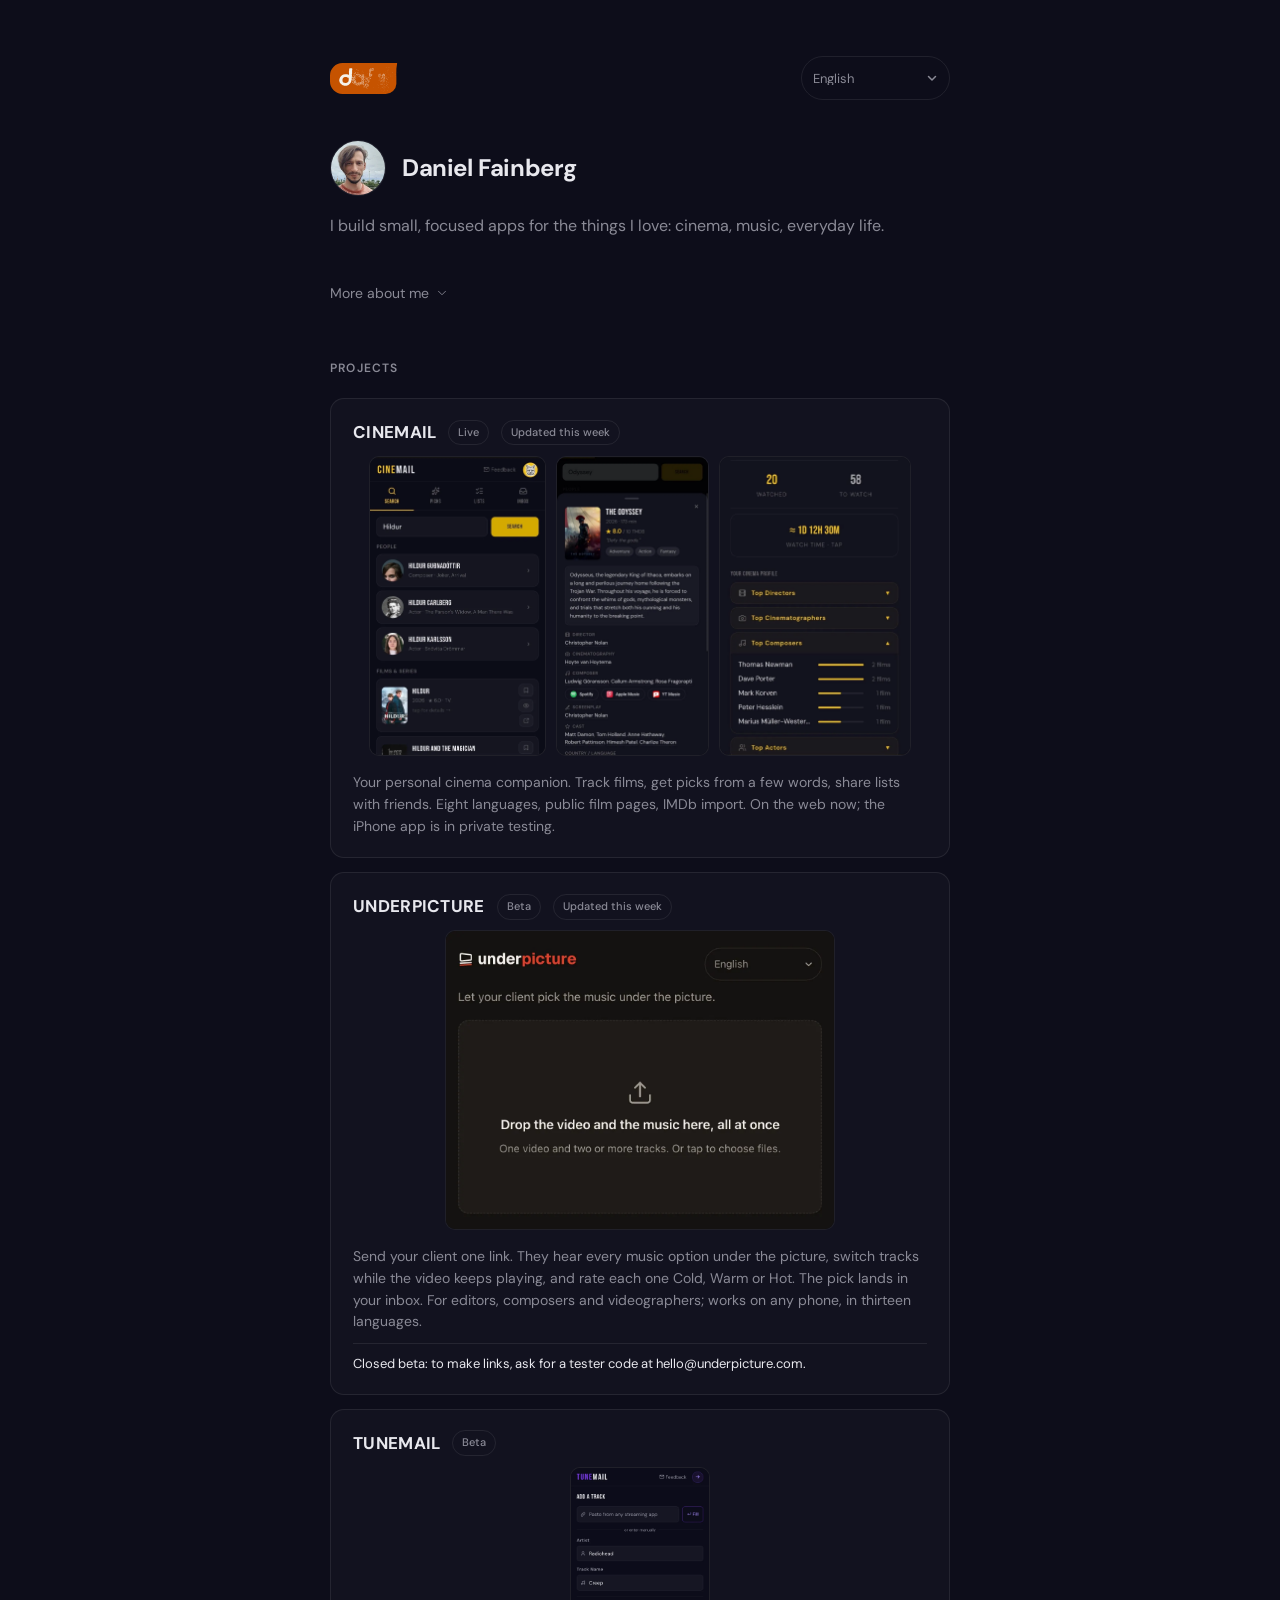
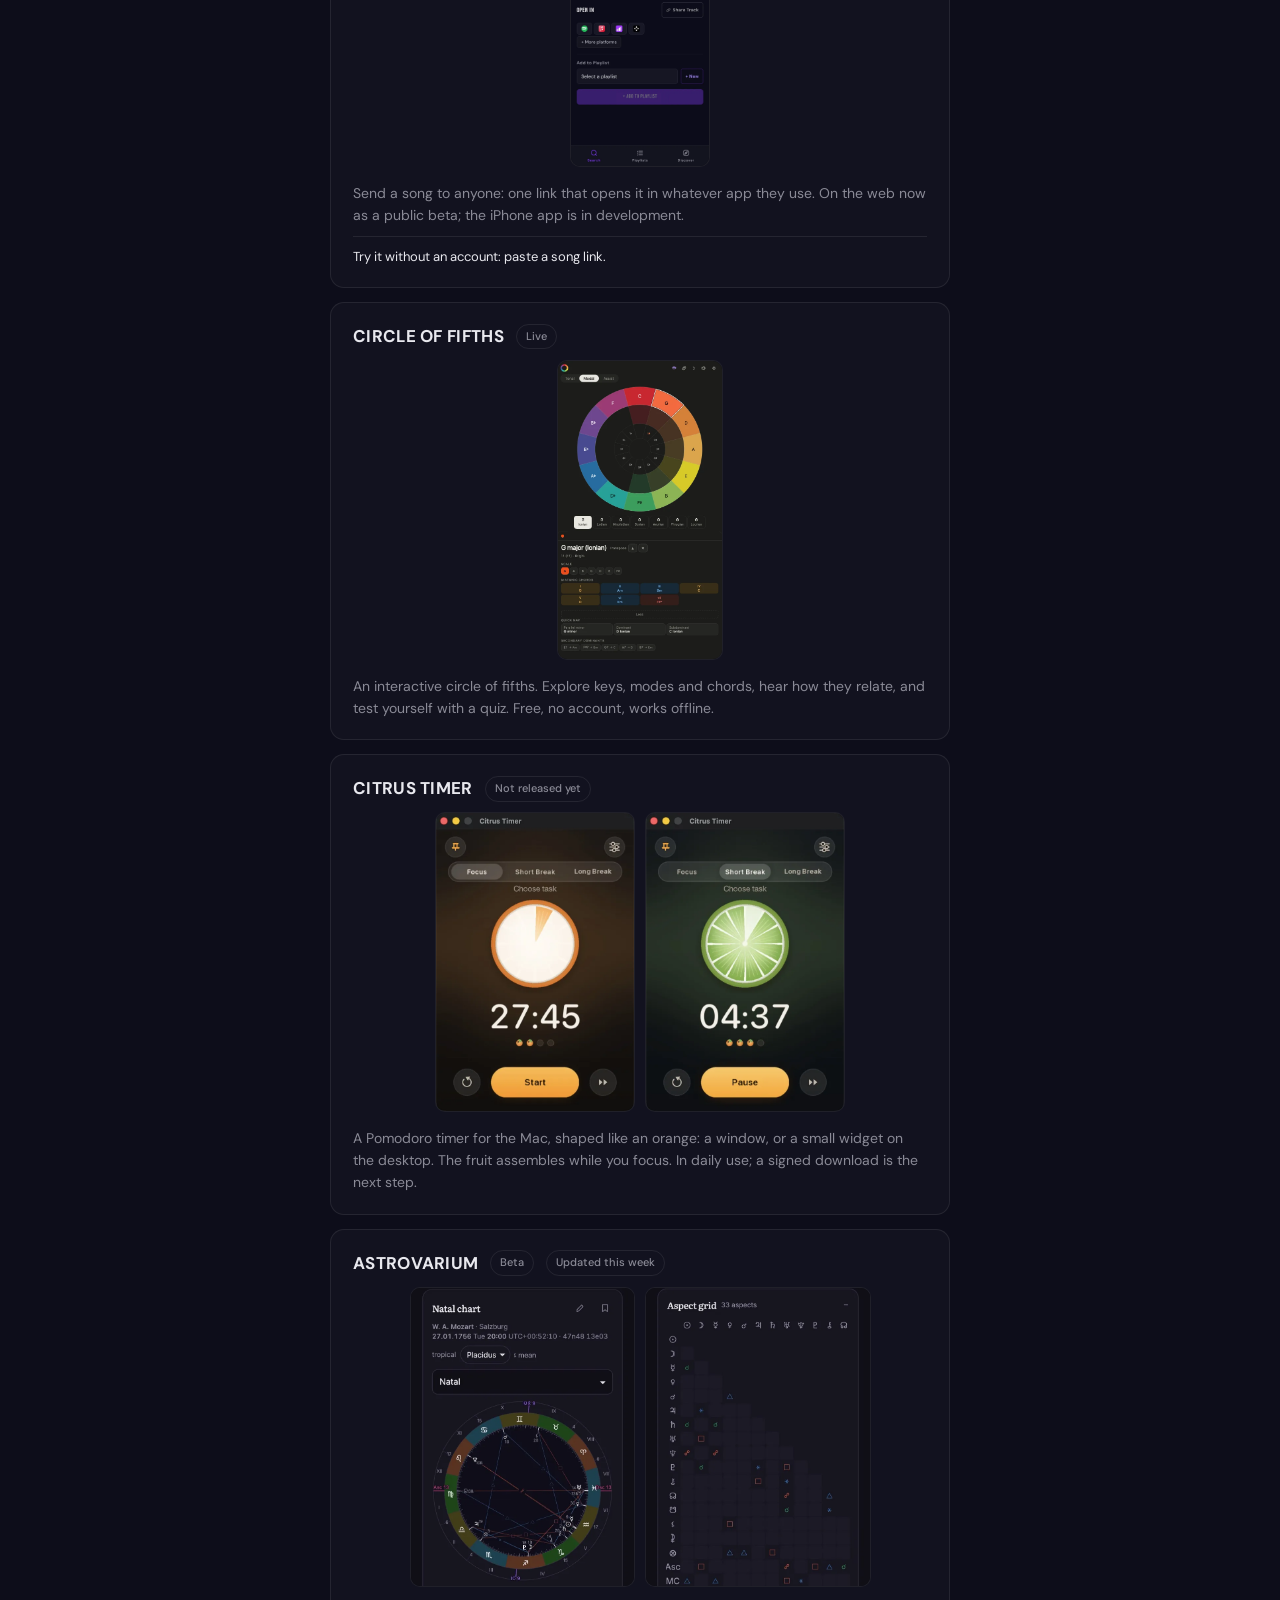
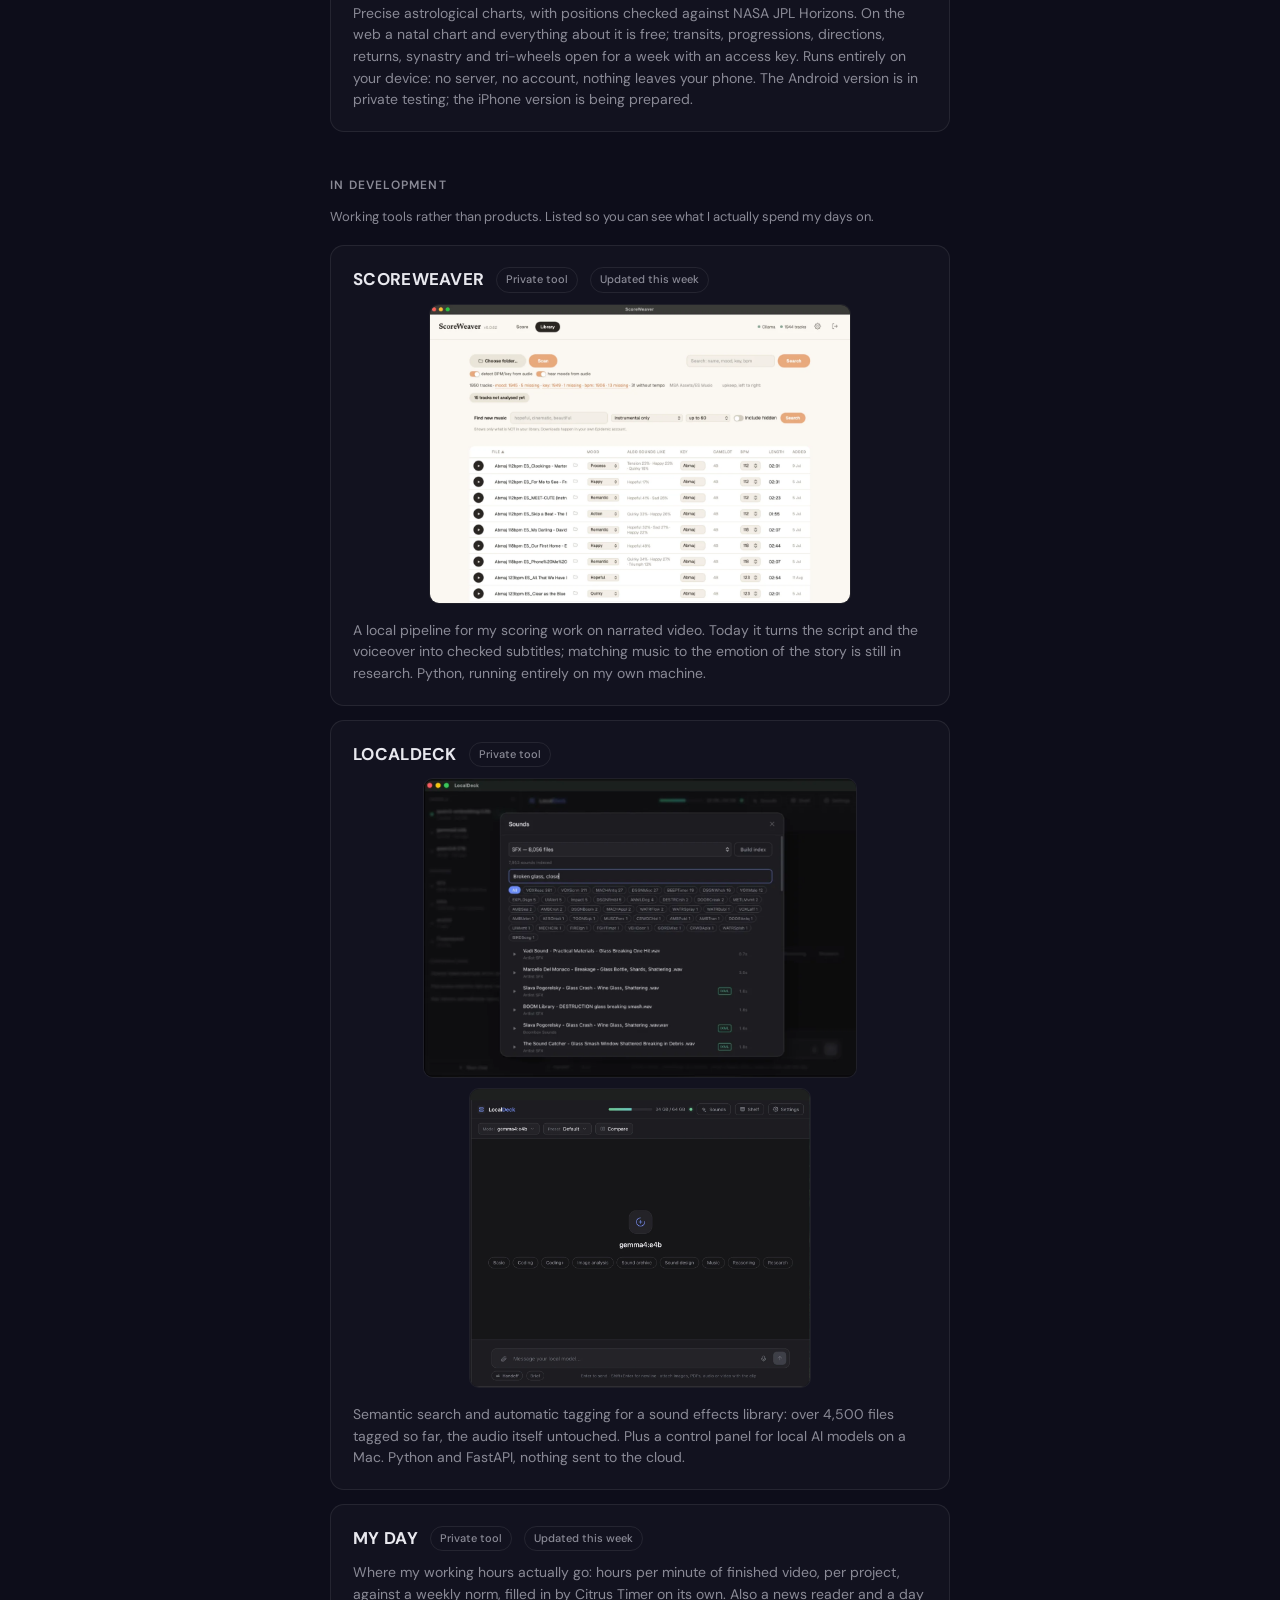
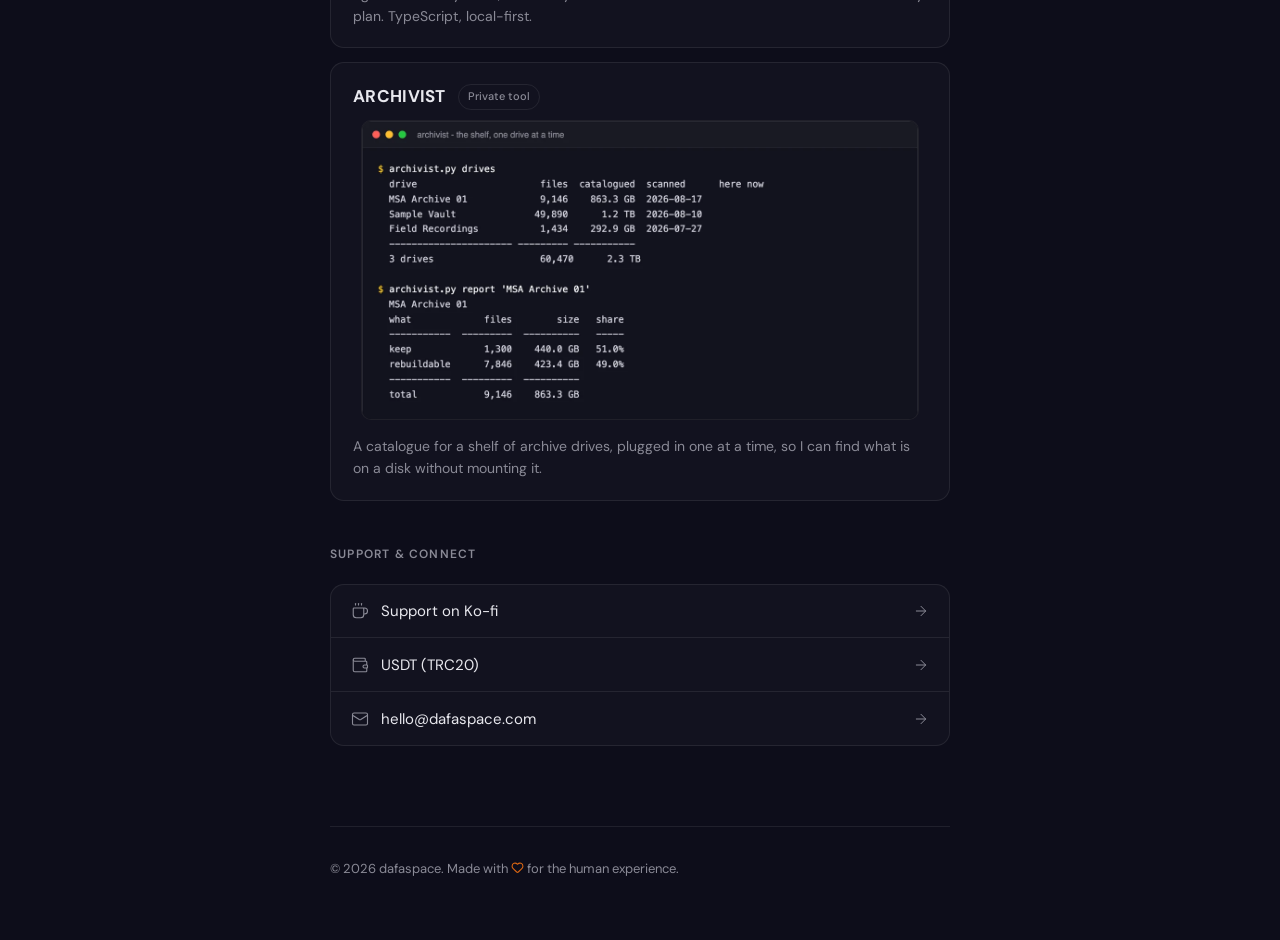
==== commit c99c3cfe: "Link previews and icons from Tastebook: og:image (the word leaf), og:locale per language, twitter ca" ====
--- a/index.html
+++ b/index.html
@@ -8,9 +8,18 @@
   <meta property="og:description" data-t-attr="content:meta.ogDescription" content="Small, focused apps by one indie developer. Cinema, music theory, astrology, and tools for musicians.">
   <meta property="og:type" content="website">
   <meta property="og:url" content="https://dafaspace.com/">
+  <meta property="og:site_name" content="dafaspace">
+  <meta property="og:locale" content="en_US">
+  <meta property="og:image" content="https://dafaspace.com/og-image.png">
+  <meta property="og:image:width" content="1200">
+  <meta property="og:image:height" content="630">
+  <meta property="og:image:alt" content="dafaspace">
+  <meta name="twitter:card" content="summary_large_image">
   <meta name="theme-color" content="#0d0d1a">
   <title data-t="meta.title">dafaspace - Daniel Fainberg</title>
   <link rel="icon" href="logo-mark.svg" type="image/svg+xml">
+  <link rel="icon" href="favicon-32.png" type="image/png" sizes="32x32">
+  <link rel="apple-touch-icon" href="apple-touch-icon.png">
 
   <link rel="preconnect" href="https://fonts.googleapis.com">
   <link rel="preconnect" href="https://fonts.gstatic.com" crossorigin>
